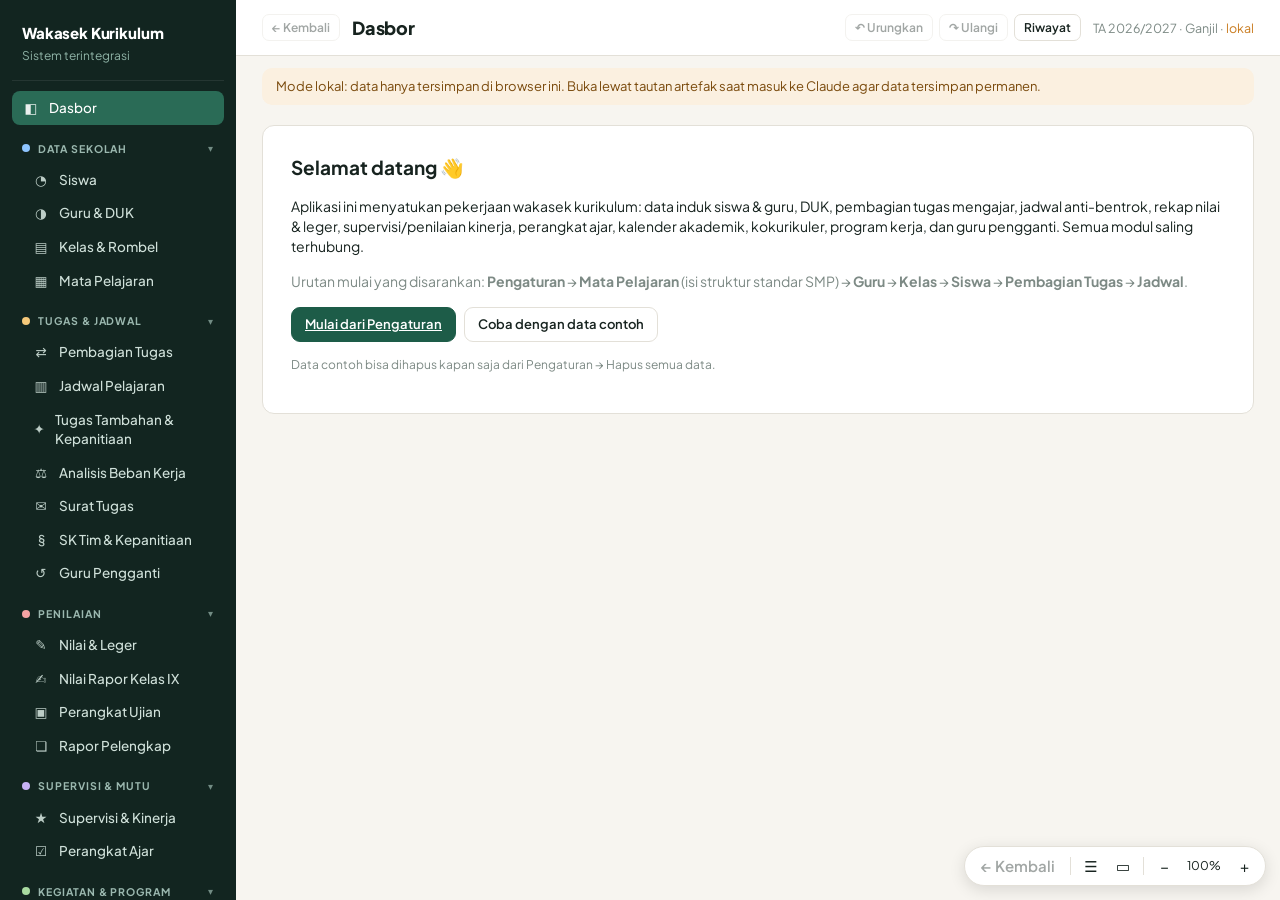
==== wakasek.html @ 0ebf6376 "Dokumen: baris tabel bernama dibuat sama tinggi, judul kolom min 0,7 cm Co-Authored-By: Claude Opus " ====
<!doctype html><html><head><meta charset=utf8><meta name=viewport content="width=device-width,initial-scale=1"><style>:root{color-scheme:light}body{margin:0;padding:0;font:14px -apple-system,BlinkMacSystemFont,sans-serif;background:#fff;color:#000}img{max-width:100%}[hidden]:not([hidden=until-found i]){display:none!important}</style></head><body>
<!DOCTYPE html>
<html lang="id">
<head>
<script>
/* Planner Devy bridge: run inside the planner, share its storage under a "wk_" prefix */
(function(){
  var PRE="wk_";
  function P(){try{return (window.parent&&window.parent!==window&&window.parent.claude&&window.parent.claude.use)?window.parent.claude:null}catch(e){return null}}
  var inPlanner=false;try{inPlanner=window.parent!==window&&!!window.parent.__plannerDevy}catch(e){}
  if(!inPlanner){try{window.__claudeX=window.claude}catch(e){}return}
  window.__inPlanner=true;
  /* data dari iframe harus dibuat ulang di "dunia" planner, kalau tidak server menolak (invalid_argument) */
  var PJ=null;try{PJ=window.parent.JSON}catch(e){}
  function cv(x){if(x&&typeof x==="object"&&PJ){try{return PJ.parse(JSON.stringify(x))}catch(e){}}return x}
  function wrapRef(r){if(!r||typeof r!=="object")return r;var o={};
    ["set","update","delete","get","onSnapshot"].forEach(function(m){if(typeof r[m]==="function")o[m]=function(){var a=[].slice.call(arguments).map(function(v){return typeof v==="function"?v:cv(v)});return r[m].apply(r,a)}});
    if(typeof r.doc==="function")o.doc=function(id){return wrapRef(r.doc(id))};
    ["id","path"].forEach(function(k){try{if(k in r)o[k]=r[k]}catch(e){}});return o}
  function wrapDb(db){if(!db)return db;return{doc:function(p){return wrapRef(db.doc(PRE+p))},collection:function(p){return wrapRef(db.collection(PRE+p))}}}
  /* unduhan: Blob/ArrayBuffer dari iframe dibuat ulang di dunia planner */
  function pconv(d){var W=window.parent;try{
    if(typeof d==="string")return d;
    if(d&&typeof d.byteLength==="number"&&typeof d.slice==="function"&&!(d.buffer)){var u=new Uint8Array(d);var pu=new W.Uint8Array(u.length);pu.set(u);return pu.buffer}
    if(d&&d.buffer&&typeof d.byteLength==="number"){var u2=new Uint8Array(d.buffer,d.byteOffset||0,d.byteLength);var p2=new W.Uint8Array(u2.length);p2.set(u2);return p2}
    if(d&&typeof d.size==="number"&&typeof d.arrayBuffer==="function"){return new W.Blob([d],{type:d.type||""})}
  }catch(e){}return d}
  function wrapDl(dl){if(!dl)return dl;return{save:function(o){var W=window.parent;var po=new W.Object();for(var k in o){po[k]=k==="data"?pconv(o.data):o[k]}return dl.save(po)}}}
  window.__bridgeLog="";function lg(m){try{window.__bridgeLog+=m+"; "}catch(e){}}
  var api={use:async function(n){try{lg("use "+n);var c=P();for(var i=0;!c&&i<150;i++){await new Promise(function(r){setTimeout(r,100)});c=P()}if(!c){lg("no parent claude");return null}var x=await c.use(n);lg("got "+n+" "+(!!x));return n==="db"?wrapDb(x):(n==="downloads"?wrapDl(x):x)}catch(e){window.__bridgeErr=String(e&&e.message||e);lg("err "+window.__bridgeErr);throw e}}};
  window.__claudeX=api;
  try{Object.defineProperty(window,"claude",{value:api,writable:true,configurable:true})}catch(e){try{window.claude=api}catch(e2){}}
})();
</script>

<meta charset="utf-8">
<meta name="viewport" content="width=device-width, initial-scale=1">
<title>Sistem Wakasek Kurikulum</title>
<link rel="preconnect" href="https://fonts.googleapis.com">
<link href="https://fonts.googleapis.com/css2?family=Plus+Jakarta+Sans:wght@400;500;600;700;800&display=swap" rel="stylesheet">
<style>
:root{
  --ink:#17231f; --ink2:#4b5a55; --mute:#7d8a85; --line:#e3e0d8; --paper:#f7f5f0; --card:#ffffff;
  --pri:#1d5c48; --pri2:#e6f0ec; --acc:#c97b1e; --acc2:#fbf0e0; --bad:#b42318; --bad2:#fdecea; --ok:#1f7a4d; --ok2:#e5f4ec;
  --side:#122520; --r:12px;
}
*{box-sizing:border-box}
html,body{margin:0;height:100%}
body{font-family:"Plus Jakarta Sans",system-ui,sans-serif;background:var(--paper);color:var(--ink);font-size:14px;line-height:1.45}
button,input,select,textarea{font:inherit;color:inherit}
.app{display:flex;min-height:100vh}
aside{width:236px;flex:none;background:var(--side);color:#cfe0d9;padding:18px 12px;position:sticky;top:0;height:100vh;overflow:auto}
.brand{padding:4px 10px 16px;border-bottom:1px solid rgba(255,255,255,.08);margin-bottom:10px}
.brand b{display:block;color:#fff;font-size:15px;font-weight:800;letter-spacing:-.01em}
.brand small{color:#8fb3a6;font-size:12px}
.nav-grp{margin-bottom:2px}
.nav-subs{margin:2px 0 6px 30px;border-left:1px solid rgba(255,255,255,.14);padding-left:6px}
.nav .nav-subs a.nsub{padding:5px 10px;font-size:12.5px;font-weight:500;color:#a9c4ba;border-left:0;margin-left:0}
.nav .nav-subs a.nsub.l2{padding-left:22px;font-size:12px}
.nav .nav-subs a.nsub.on{background:rgba(255,255,255,.1);color:#fff;font-weight:600}
.nav .nav-subs a.nsub:hover{background:rgba(255,255,255,.06);color:#fff}
.rkS td:first-child{white-space:nowrap}
.nav-g{display:flex;align-items:center;gap:8px;width:100%;background:none;border:0;cursor:pointer;font:inherit;font-size:10.5px;text-transform:uppercase;letter-spacing:.09em;color:#9bb8af;margin:12px 0 3px;padding:4px 10px;font-weight:700;border-radius:6px;text-align:left}
.nav-g:hover{background:rgba(255,255,255,.05);color:#d4e4de}
.nav-g .dot{width:8px;height:8px;border-radius:50%;background:var(--gc);flex:none}
.nav-g .cr{margin-left:auto;font-size:10px;opacity:.7}
.nav-grp.tutup .nav-isi{display:none}
.nav-isi a{margin-left:8px;border-left:2px solid transparent}
.nav-isi a.on{border-left-color:var(--gc)}
.nav a{display:flex;align-items:center;gap:9px;padding:7px 10px;border-radius:8px;color:#cfe0d9;text-decoration:none;font-weight:500;font-size:13.5px}
.nav a:hover{background:rgba(255,255,255,.06)}
.nav a.on{background:#2a6b56;color:#fff}
.nav a i{font-style:normal;width:18px;text-align:center;opacity:.9}
main{flex:1;min-width:0;display:flex;flex-direction:column}
.top{display:flex;align-items:center;gap:12px;padding:14px 26px;border-bottom:1px solid var(--line);background:var(--card)}
.top h1{font-size:18px;margin:0;font-weight:800;letter-spacing:-.01em;flex:1}
.top .meta{color:var(--mute);font-size:12.5px;text-align:right}
#menuBtn{display:none}
#banner:empty{display:none}
#banner{margin:12px 26px 0;padding:9px 14px;border-radius:10px;background:var(--acc2);color:#7a4a0c;font-size:13px}
#main{padding:20px 26px 60px}
.card{background:var(--card);border:1px solid var(--line);border-radius:var(--r);padding:16px 18px;margin-bottom:16px}
.card h3{margin:0 0 10px;font-size:15px;font-weight:700}
.card h3 small{font-weight:500;color:var(--mute);font-size:12.5px;margin-left:6px}
.grid{display:grid;gap:14px}
.g4{grid-template-columns:repeat(auto-fit,minmax(170px,1fr))}
.g2{grid-template-columns:repeat(auto-fit,minmax(340px,1fr))}
.kpi{background:var(--card);border:1px solid var(--line);border-radius:var(--r);padding:14px 16px}
.kpi .l{color:var(--mute);font-size:12px;font-weight:600}
.kpi .v{font-size:26px;font-weight:800;letter-spacing:-.02em;margin-top:2px}
.kpi .s{color:var(--ink2);font-size:12px}
.bar{display:flex;flex-wrap:wrap;gap:8px;align-items:center;margin-bottom:14px}
.bar .sp{flex:1}
.btn{border:1px solid var(--line);background:var(--card);padding:7px 13px;border-radius:9px;cursor:pointer;font-weight:600;font-size:13px;white-space:nowrap}
.btn:hover{border-color:#c9c4b8}
.btn.p{background:var(--pri);border-color:var(--pri);color:#fff}
.btn.p:hover{background:#174b3b}
.btn.d{color:var(--bad);border-color:#f0c9c4}
.btn.sm{padding:4px 9px;font-size:12px;border-radius:7px}
.btn:disabled{opacity:.5;cursor:default}
input,select,textarea{border:1px solid var(--line);border-radius:8px;padding:7px 10px;background:#fff;min-width:0}
input:focus,select:focus,textarea:focus{outline:2px solid #9cc7b7;border-color:#9cc7b7}
.tabs{display:flex;gap:4px;border-bottom:1px solid var(--line);margin-bottom:16px;flex-wrap:wrap}
.tabs a{padding:8px 14px;cursor:pointer;font-weight:600;color:var(--ink2);border-bottom:2px solid transparent;margin-bottom:-1px;text-decoration:none}
.tabs a.on{color:var(--pri);border-color:var(--pri)}
.dukwrap{max-height:calc(100vh - 250px);min-height:320px}
.dukwrap table.duk{border-collapse:separate;border-spacing:0}
.dukwrap table.duk th{border-bottom:1px solid var(--line);border-right:1px solid #efece5;text-align:center;white-space:normal;vertical-align:middle}
.dukwrap table.duk td{border-right:1px solid #f3f1ec;white-space:nowrap}
.dukwrap .sl0,.dukwrap .sl1{position:sticky;z-index:2;background:#fff}
.dukwrap .sl1{white-space:normal!important;min-width:210px;max-width:260px;box-shadow:inset -2px 0 0 #d9d5cb}
.dukwrap thead th.sl0,.dukwrap thead th.sl1{z-index:4;background:#faf9f5}
.dukwrap tr:hover td.sl0,.dukwrap tr:hover td.sl1{background:#fcfbf8}
.undo{display:flex;gap:6px;margin-left:16px}.undo .btn:disabled{opacity:.4;cursor:default}
.tw{overflow:auto;border:1px solid var(--line);border-radius:10px;background:#fff}
table{border-collapse:collapse;width:100%;font-size:13px}
th,td{padding:7px 10px;border-bottom:1px solid #efece5;text-align:left;vertical-align:top}
th{background:#eef4f0;font-weight:700;color:var(--ink2);font-size:12px;position:sticky;top:0;z-index:1;white-space:nowrap}
tr:hover td{background:#fcfbf8}
td.n,th.n{text-align:right;font-variant-numeric:tabular-nums}
td.c,th.c{text-align:center}
.tag{display:inline-block;padding:1px 8px;border-radius:999px;font-size:11.5px;font-weight:700;background:#eee;color:#444;white-space:nowrap}
.tag.ok{background:var(--ok2);color:var(--ok)} .tag.bad{background:var(--bad2);color:var(--bad)} .tag.warn{background:var(--acc2);color:#8a520f} .tag.pri{background:var(--pri2);color:var(--pri)}.tag.cuti{background:#efe7fb;color:#6a3fb5}
.muted{color:var(--mute)} .small{font-size:12px}
.empty{padding:28px;text-align:center;color:var(--mute)}
.list li{margin:4px 0}
.list{padding-left:18px;margin:0}
.modal{position:fixed;inset:0;background:rgba(15,25,22,.45);display:flex;align-items:flex-start;justify-content:center;padding:40px 16px;overflow:auto;z-index:50}
.modal.hidden{display:none}
.mbox{background:#fff;border-radius:14px;width:100%;max-width:640px;padding:20px 22px;box-shadow:0 20px 60px rgba(0,0,0,.25)}
.mbox.wide{max-width:980px}
.mbox h2{margin:0 0 14px;font-size:17px}
.form{display:grid;grid-template-columns:1fr 1fr;gap:10px 14px}
.form label{display:flex;flex-direction:column;gap:4px;font-size:12px;font-weight:600;color:var(--ink2)}
.form label.full{grid-column:1/-1}
.form .checks{display:flex;flex-wrap:wrap;gap:6px 14px;font-weight:500;color:var(--ink)}
.form .checks label{flex-direction:row;align-items:center;gap:6px;font-weight:500;color:var(--ink);font-size:13px}
.mfoot{display:flex;justify-content:flex-end;gap:8px;margin-top:18px}
#toast{position:fixed;bottom:20px;left:50%;transform:translateX(-50%);background:#17231f;color:#fff;padding:10px 16px;border-radius:10px;font-weight:600;font-size:13px;opacity:0;pointer-events:none;transition:.2s;z-index:60;max-width:90vw}
#toast.show{opacity:1}
.sched td,.sched th{padding:4px;text-align:center;border:1px solid #efece5}
.sched select{width:100%;font-size:12px;padding:4px;border-radius:6px}
.sched td.x{background:var(--bad2)}
.sched .cell{font-size:11.5px;line-height:1.25}
.nil input{width:62px;padding:4px 6px;text-align:right}
.meter{height:8px;background:#eee9df;border-radius:99px;overflow:hidden;min-width:80px}
.meter>span{display:block;height:100%;background:var(--pri)}
.alert{display:flex;gap:10px;padding:9px 12px;border-radius:9px;background:#faf9f5;border:1px solid var(--line);margin-bottom:8px;align-items:center}
.alert b{font-weight:700}
.alert.bad{background:var(--bad2);border-color:#f3cdc8}
.alert.warn{background:var(--acc2);border-color:#efd9b8}
.alert.ok{background:var(--ok2);border-color:#c9e7d6}
.alert .sp{flex:1}
.mx td{white-space:nowrap;font-size:12px}
.mx td.miss{background:var(--bad2);color:var(--bad);cursor:pointer;text-align:center}
.inst td{vertical-align:middle}
.score{display:flex;gap:4px}
.score label{border:1px solid var(--line);border-radius:7px;padding:3px 9px;cursor:pointer;font-weight:700}
.score input{display:none}
.score input:checked+span{color:#fff}
.score label:has(input:checked){background:var(--pri);border-color:var(--pri);color:#fff}
.chk{width:18px;height:18px;cursor:pointer;accent-color:var(--pri)}
.sched td.lk{background:#fff4cc}
.tabs.jg{margin-bottom:8px}.tabs.jg a{font-size:14.5px;padding:9px 16px}
.tabs.sub{background:#efede6;border:none;border-radius:10px;padding:4px;gap:2px;margin-bottom:16px}
.tabs.sub a{border:none;margin:0;border-radius:8px;padding:6px 12px;font-size:12.5px}
.tabs.sub a.on{background:#fff;color:var(--pri);box-shadow:0 1px 3px rgba(0,0,0,.1)}
@media (max-width:860px){
  aside{position:fixed;left:-260px;z-index:40;transition:.2s}
  aside.open{left:0}
  #menuBtn{display:inline-block}
  #main{padding:14px}
  .top{padding:12px 14px}
  .form{grid-template-columns:1fr}
}
</style>
<style>
.al-c{text-align:center!important}
.al-c input,.al-c select{text-align:center!important;text-align-last:center}
td input[type=number],td input[inputmode=numeric],td input[inputmode=decimal]{text-align:center!important}
td.n{text-align:center!important}
</style>
<script>
/* Planner Devy: rata tengah otomatis untuk kolom angka & kelas */
(function(){
  var NUM=/^[\s\d.,%+\-\u2013\u2014\/:()]+$/, KLS=/^(VIII|VII|IX|XII|XI|X|[1-9])\s*[-.]?\s*[A-Z]?\d?$/i, GRD=/^[A-E][+-]?$/;
  function txt(c){var f=c.querySelector('input,select,textarea');if(f&&c.children.length===1)return String(f.value||f.placeholder||'');return c.textContent||''}
  function mark(){var cells=document.querySelectorAll('td,th');for(var i=0;i<cells.length;i++){var c=cells[i];
    if(c.closest&&c.closest('.kartu,.no-al,table.nb')){c.classList.remove('al-c');continue}var t=txt(c).replace(/\s+/g,' ').trim();var on=c.tagName==='TH'?(c.colSpan>1||t.length<=14):(t!==''&&t.length<=14&&(NUM.test(t)||KLS.test(t)||GRD.test(t)));
    if(on)c.classList.add('al-c');else c.classList.remove('al-c')}}
  var q=false;function sched(){if(q)return;q=true;requestAnimationFrame(function(){q=false;try{mark()}catch(e){}})}
  function start(){mark();new MutationObserver(sched).observe(document.body,{childList:true,subtree:true,characterData:true})}
  if(document.readyState==='loading')document.addEventListener('DOMContentLoaded',start);else start();
  document.addEventListener('input',sched,true);document.addEventListener('change',sched,true);
})();
</script>
</head>
<body>
<div class="app">
  <aside id="side"></aside>
  <main>
    <header class="top">
      <button class="btn sm" id="menuBtn" onclick="document.getElementById('side').classList.toggle('open')">☰</button>
      <button class="btn sm" id="backB" onclick="navKembali()" disabled title="Kembali ke halaman sebelumnya">← Kembali</button>
      <h1 id="title">Dasbor</h1>
      <div class="undo"><button class="btn sm" id="undoB" onclick="urungkan()" disabled>↶ Urungkan</button><button class="btn sm" id="redoB" onclick="ulangi()" disabled>↷ Ulangi</button><button class="btn sm" onclick="riwayatModal()">Riwayat</button></div>
      <div class="meta" id="topmeta"></div>
    </header>
    <div id="banner"></div>
    <div id="main"><div class="empty">Memuat…</div></div>
  </main>
</div>
<div id="modal" class="modal hidden" onclick="if(event.target===this)closeModal()"><div class="mbox" id="mbox"></div></div>
<div id="toast"></div>

<script>
/* ============================ UTIL ============================ */
const $=s=>document.querySelector(s);
const esc=s=>String(s??'').replace(/[&<>"']/g,c=>({'&':'&amp;','<':'&lt;','>':'&gt;','"':'&quot;',"'":'&#39;'}[c]));
const uid=()=>Date.now().toString(36)+Math.random().toString(36).slice(2,7);
const num=v=>{if(v===''||v==null)return null;const n=Number(String(v).replace(',','.'));return isNaN(n)?null:n};
const r1=n=>n==null?'':(Math.round(n*10)/10).toString().replace('.',',');
const BULAN=['Jan','Feb','Mar','Apr','Mei','Jun','Jul','Agu','Sep','Okt','Nov','Des'];
const tgl=d=>{if(!d)return '';const [y,m,dd]=d.split('-');return y&&m&&dd?`${+dd} ${BULAN[+m-1]} ${y}`:d};
const today=()=>{const d=new Date();return d.getFullYear()+'-'+String(d.getMonth()+1).padStart(2,'0')+'-'+String(d.getDate()).padStart(2,'0')};
function stable(o){if(Array.isArray(o))return '['+o.map(stable).join(',')+']';if(o&&typeof o==='object')return '{'+Object.keys(o).sort().map(k=>JSON.stringify(k)+':'+stable(o[k])).join(',')+'}';return JSON.stringify(o)}
function toast(m){const t=$('#toast');t.textContent=m;t.classList.add('show');clearTimeout(toast._t);toast._t=setTimeout(()=>t.classList.remove('show'),2600)}
function parseDate(s){s=String(s||'').trim();if(!s)return '';let m=s.match(/^(\d{4})-(\d{1,2})-(\d{1,2})$/);if(m)return `${m[1]}-${m[2].padStart(2,'0')}-${m[3].padStart(2,'0')}`;m=s.match(/^(\d{1,2})[\/\-.](\d{1,2})[\/\-.](\d{4})$/);if(m)return `${m[3]}-${m[2].padStart(2,'0')}-${m[1].padStart(2,'0')}`;return s}
function masaKerja(d){if(!d)return '';const a=new Date(d),b=new Date();if(isNaN(a))return '';let m=(b.getFullYear()-a.getFullYear())*12+(b.getMonth()-a.getMonth());if(b.getDate()<a.getDate())m--;if(m<0)return '';return `${Math.floor(m/12)} th ${m%12} bl`}
function usia(d){if(!d)return '';const a=new Date(d),b=new Date();if(isNaN(a))return '';let y=b.getFullYear()-a.getFullYear();if(b.getMonth()<a.getMonth()||(b.getMonth()===a.getMonth()&&b.getDate()<a.getDate()))y--;return y}

/* ============================ KONFIG BAWAAN ============================ */
const ROMAWI={7:'VII',8:'VIII',9:'IX'};
const GOL=[['','—'],['II/a','II/a Pengatur Muda'],['II/b','II/b Pengatur Muda Tk. I'],['II/c','II/c Pengatur'],['II/d','II/d Pengatur Tk. I'],['III/a','III/a Penata Muda'],['III/b','III/b Penata Muda Tk. I'],['III/c','III/c Penata'],['III/d','III/d Penata Tk. I'],['IV/a','IV/a Pembina'],['IV/b','IV/b Pembina Tk. I'],['IV/c','IV/c Pembina Utama Muda'],['IV/d','IV/d Pembina Utama Madya'],['IV/e','IV/e Pembina Utama'],
  ['PPPK IX','PPPK Gol. IX'],['PPPK X','PPPK Gol. X'],['PPPK XI','PPPK Gol. XI'],['PPPK XII','PPPK Gol. XII'],['PPPK XIII','PPPK Gol. XIII']];
const golRank=g=>{const i=GOL.findIndex(x=>x[0]===g);return i<0?-1:i};
const JAB=['','Guru Ahli Pertama','Guru Ahli Muda','Guru Ahli Madya','Guru Ahli Utama','Guru Pertama (non-ASN)'];
const PEND=['','SD','SMP','SMA','SMEA','SMK','D3','S1','S1 / A4','S2','S3'];
const MK_FIELDS=[{k:'tmtKerja',l:'Mulai bekerja (cadangan bila masa kerja DUK kosong)',t:'date'},
  {k:'mkTahun',l:'Masa kerja keseluruhan — tahun',t:'number'},{k:'mkBulan',l:'Masa kerja keseluruhan — bulan',t:'number'},{k:'mkPer',l:'Masa kerja di atas berlaku per bulan',t:'month'},
  {k:'catatanMutasi',l:'Catatan mutasi (asal sekolah)'},{k:'urutDUK',l:'No. urut DUK (kosongkan = otomatis)',t:'number'}];
const DIMENSI=['Keimanan & Ketakwaan kepada Tuhan YME','Kewargaan','Penalaran Kritis','Kreativitas','Kolaborasi','Kemandirian','Kesehatan','Komunikasi'];
const DEF_CFG={
  sekolah:'',npsn:'',alamat:'',tahun:'2026/2027',semester:'Ganjil',kepsek:'',nipKepsek:'',wakasek:'',nipWakasek:'',
  kktp:75,kktp7:78,kktp8:80,kktp9:82,pengayaan:90,bobotSLM:50,bobotSTS:25,bobotSAS:25,jmlSLM:4,minJP:24,
  hari:['Senin','Selasa','Rabu','Kamis','Jumat'],jam:{Senin:9,Selasa:9,Rabu:9,Kamis:9,Jumat:6},
  ekuivalensi:[['Wakil Kepala Sekolah',12],['Kepala Perpustakaan',12],['Kepala Laboratorium',12],['Wali Kelas',2],['Guru Wali',2],['Pembina OSIS',2],['Pembina Ekstrakurikuler',2],['Koordinator Kokurikuler',2],['Layanan Bimbingan Konseling',24]],
  perangkat:['CP & ATP','Prota','Prosem','Modul Ajar','KKTP','Asesmen Diagnostik','LKPD/Bahan Ajar','Jurnal Mengajar','Analisis Hasil Asesmen'],
  instrumen:[
    ['A. Perencanaan','Tujuan pembelajaran dirumuskan jelas dan selaras dengan CP/ATP'],
    ['A. Perencanaan','Modul ajar memuat pengalaman belajar memahami – mengaplikasi – merefleksi'],
    ['A. Perencanaan','Asesmen awal, formatif, dan sumatif direncanakan beserta kriterianya (KKTP)'],
    ['A. Perencanaan','Rancangan pembelajaran berdiferensiasi sesuai kebutuhan murid'],
    ['A. Perencanaan','Memanfaatkan lingkungan belajar, teknologi digital, dan/atau kemitraan'],
    ['B. Pelaksanaan','Berkesadaran: murid memahami tujuan belajar dan mengatur proses belajarnya'],
    ['B. Pelaksanaan','Bermakna: materi dikaitkan dengan konteks kehidupan nyata murid'],
    ['B. Pelaksanaan','Menggembirakan: suasana belajar positif, menantang, dan menyenangkan'],
    ['B. Pelaksanaan','Pertanyaan pemantik mendorong penalaran kritis dan berpikir tingkat tinggi'],
    ['B. Pelaksanaan','Kolaborasi dan komunikasi antar murid difasilitasi dengan baik'],
    ['B. Pelaksanaan','Pengelolaan kelas dan waktu efektif'],
    ['C. Asesmen & Refleksi','Asesmen formatif dilakukan selama proses dan disertai umpan balik'],
    ['C. Asesmen & Refleksi','Refleksi pembelajaran bersama murid'],
    ['C. Asesmen & Refleksi','Hasil asesmen ditindaklanjuti (remedial/pengayaan/penyesuaian)']
  ]
};
const MAPEL_STD=[
  ['PAI','Pendidikan Agama Islam & Budi Pekerti','Wajib',3,3,3],
  ['PP','Pendidikan Pancasila','Wajib',3,3,3],
  ['BIN','Bahasa Indonesia','Wajib',6,6,6],
  ['MTK','Matematika','Wajib',5,5,5],
  ['IPA','Ilmu Pengetahuan Alam','Wajib',5,5,5],
  ['IPS','Ilmu Pengetahuan Sosial','Wajib',4,4,4],
  ['BIG','Bahasa Inggris','Wajib',4,4,4],
  ['PJOK','PJOK','Wajib',3,3,3],
  ['INF','Informatika','Wajib',3,3,3],
  ['SENI','Seni Budaya','Wajib',3,3,3],
  ['KKA','Koding & Kecerdasan Artifisial','Pilihan',2,2,2],
  ['MULOK','Muatan Lokal','Muatan Lokal',2,2,2]
];

/* ============================ STORE ============================ */
const COLS=['siswa','guru','tendik','tu','rapor','kelas','mapel','tugas','jadwal','nilai','supervisi','perangkat','agenda','kokurikuler','proker','pengganti','tt','pk','ujian','jadwalVersi','surat','sk'];
const S={data:{},cfg:JSON.parse(JSON.stringify(DEF_CFG)),mode:'local',db:null,dl:null,readOnly:false,loaded:new Set()};
COLS.forEach(c=>S.data[c]={});
const LSKEY='wakasek-kurikulum-v1';
const all=c=>Object.values(S.data[c]);
const get=(c,id)=>S.data[c][id];
const touched={};const chains={};
function saveLocal(){try{localStorage.setItem(LSKEY,JSON.stringify({data:S.data,cfg:S.cfg}))}catch(e){}}
function loadLocal(){try{S.kop=localStorage.getItem(LSKEY+'-kop')||null}catch(e){}try{const t=JSON.parse(localStorage.getItem(LSKEY+'-ttd')||'{}');S.ttdKS=t.ttd||null;S.capKS=t.cap||null;S.ttdGabung=!!t.gabung}catch(e){}try{const j=JSON.parse(localStorage.getItem(LSKEY)||'null');if(j){COLS.forEach(c=>S.data[c]=j.data?.[c]||{});Object.values(S.data.siswa||{}).forEach(o=>{if(o&&o.nama)o.nama=NMS(o.nama)});S.cfg=Object.assign(JSON.parse(JSON.stringify(DEF_CFG)),j.cfg||{})}}catch(e){}}
function writeErr(e){
  const c=e&&e.code;
  if(c==='quota_exceeded')toast('Penyimpanan penuh: hapus sebagian data dulu.');
  else if(c==='invalid_argument'){S.readOnly=true;toast('Perubahan tidak tersimpan: akun ini hanya bisa melihat.')}
  else toast('Gagal menyimpan, coba lagi.');
}
function persist(c,id,obj){
  if(S.mode!=='db'){saveLocal();return Promise.resolve()}
  const k=c+'/'+id;touched[k]=Date.now();
  const body=obj?JSON.parse(JSON.stringify(obj)):null;
  const once=()=>body?S.db.collection(c).doc(id).set(body):S.db.collection(c).doc(id).delete();
  const run=async()=>{touched[k]=Date.now();for(let a=0;a<5;a++){try{await once();touched[k]=Date.now();return}catch(e){const code=e&&e.code;if((code==='unavailable'||code==='resource_exhausted')&&a<4){await new Promise(r=>setTimeout(r,(code==='resource_exhausted'?1500:500)*(a+1)+Math.random()*400));continue}writeErr(e);return}}};
  chains[k]=(chains[k]||Promise.resolve()).then(run);return chains[k];
}
/* ============================ URUNGKAN (UNDO) ============================ */
const clone=o=>o==null?null:JSON.parse(JSON.stringify(o));
const SHD={};let CFGSH=null;let UNDOING=false;const HKEY=LSKEY+'-riwayat';
let HIST=[],REDO=[];try{const h=JSON.parse(localStorage.getItem(HKEY)||'null');if(h){HIST=h.u||[];REDO=h.r||[]}}catch(e){}
function SH(c,id,v){(SHD[c]=SHD[c]||{})[id]=clone(v)}
function shInit(){COLS.forEach(c=>{SHD[c]=clone(S.data[c])||{}});CFGSH=clone(S.cfg)}
function saveHist(){HIST=HIST.slice(-40);REDO=REDO.slice(-40);try{localStorage.setItem(HKEY,JSON.stringify({u:HIST,r:REDO}))}catch(e){try{HIST=HIST.slice(-8);localStorage.setItem(HKEY,JSON.stringify({u:HIST,r:[]}))}catch(e2){}}undoBtns()}
function curGroup(){const now=Date.now();let g=HIST[HIST.length-1];if(!g||g.open!==window._hgid||now-g.t>1500){window._hgid=uid();g={t:now,open:window._hgid,hash:location.hash.replace('#','')||'dashboard',e:[]};HIST.push(g);REDO=[]}g.t=now;clearTimeout(window._hst);window._hst=setTimeout(()=>{window._hgid=null;saveHist()},1600);return g}
function rec(c,id,after){const before=SHD[c]?(SHD[c][id]??null):clone(S.data[c][id]??null);const a=clone(after);SH(c,id,a);
  if(UNDOING)return;const strip=o=>o?Object.assign({},o,{diubah:0}):o;if(stable(strip(before))===stable(strip(a)))return;
  const g=curGroup();const ex=g.e.find(x=>x.c===c&&x.id===id);if(ex)ex.a=a;else g.e.push({c,id,b:before,a})}
function recCfg(){const a=clone(S.cfg);const b=CFGSH;CFGSH=a;if(UNDOING||!b||stable(a)===stable(b))return;const g=curGroup();const ex=g.e.find(x=>x.c==='__cfg');if(ex)ex.a=a;else g.e.push({c:'__cfg',id:'cfg',b,a})}
const KOLNAMA={siswa:'siswa',guru:'guru',tendik:'tendik',kelas:'kelas',mapel:'mapel',tugas:'pembagian tugas',jadwal:'jadwal',nilai:'nilai',supervisi:'supervisi',perangkat:'perangkat ajar',agenda:'agenda',kokurikuler:'kokurikuler',proker:'program kerja',pengganti:'guru pengganti',tt:'tugas tambahan',pk:'penilaian kinerja',ujian:'perangkat ujian',jadwalVersi:'versi jadwal',__cfg:'pengaturan'};
function hLabel(g){const by={};g.e.forEach(x=>{const k=x.c;by[k]=by[k]||{t:0,h:0,u:0,n:[]};const t=by[k];if(!x.b)t.t++;else if(!x.a)t.h++;else t.u++;const nm=(x.a||x.b)?.nama;if(nm&&t.n.length<2)t.n.push(nm)});
  return Object.entries(by).map(([k,t])=>{const parts=[t.t&&`tambah ${t.t}`,t.u&&`ubah ${t.u}`,t.h&&`hapus ${t.h}`].filter(Boolean).join(', ');const nm=t.n.length&&(t.t+t.u+t.h)<=2?': '+t.n.join(', '):'';return k==='__cfg'?'Ubah pengaturan':`${KOLNAMA[k]||k} — ${parts}${nm}`}).join(' · ')}
function jam(t){const d=new Date(t);return String(d.getHours()).padStart(2,'0')+'.'+String(d.getMinutes()).padStart(2,'0')}
async function terapkan(g,arah){UNDOING=true;try{const es=arah==='b'?[...g.e].reverse():g.e;const byC={};
  for(const x of es){const v=clone(x[arah]);if(x.c==='__cfg'){S.cfg=Object.assign(JSON.parse(JSON.stringify(DEF_CFG)),v);CFGSH=clone(S.cfg);saveCfg();continue}
    (byC[x.c]=byC[x.c]||{put:[],del:[]});if(v){v.id=x.id;byC[x.c].put.push(v)}else byC[x.c].del.push(x.id)}
  for(const c in byC){if(byC[c].del.length)await bulkDel(c,byC[c].del.filter(id=>S.data[c][id]));if(byC[c].put.length)await bulk(c,byC[c].put)}}finally{UNDOING=false}render()}
async function urungkan(){window._hgid=null;const g=HIST.pop();if(!g){toast('Tidak ada yang bisa diurungkan');return}REDO.push(g);saveHist();await terapkan(g,'b');toast('Diurungkan: '+hLabel(g))}
async function ulangi(){window._hgid=null;const g=REDO.pop();if(!g){toast('Tidak ada yang bisa diulangi');return}HIST.push(g);saveHist();await terapkan(g,'a');toast('Diulangi: '+hLabel(g))}
async function urungkanSampai(i){closeModal();window._hgid=null;const n=HIST.length-i;const gs=HIST.splice(i);for(const g of gs.reverse()){REDO.push(g);await terapkan(g,'b')}saveHist();toast(n+' perubahan diurungkan')}
function riwayatModal(){const L=HIST.map((g,i)=>({g,i})).reverse();
  openModal(`<h2>Riwayat perubahan</h2><p class="small muted">Klik <b>Urungkan sampai sini</b> untuk membatalkan perubahan itu beserta semua perubahan sesudahnya. Riwayat menyimpan 40 perubahan terakhir di browser ini.</p>
  <div style="max-height:55vh;overflow:auto">${L.length?`<table><tbody>${L.map(({g,i})=>`<tr><td class="small muted" style="white-space:nowrap">${new Date(g.t).toLocaleDateString('id-ID',{day:'numeric',month:'short'})} ${jam(g.t)}</td><td>${esc(hLabel(g))}</td><td style="white-space:nowrap"><button class="btn sm" onclick="urungkanSampai(${i})">Urungkan sampai sini</button></td></tr>`).join('')}</tbody></table>`:'<div class="muted">Belum ada perubahan yang tercatat.</div>'}</div>
  <div class="mfoot">${REDO.length?`<button class="btn" onclick="closeModal();ulangi()">↷ Ulangi yang terakhir diurungkan</button>`:''}<span class="sp"></span><button class="btn" onclick="closeModal()">Tutup</button></div>`)}
function undoBtns(){const u=document.getElementById('undoB'),r=document.getElementById('redoB');if(!u)return;u.disabled=!HIST.length;r.disabled=!REDO.length;u.title=HIST.length?'Urungkan: '+hLabel(HIST[HIST.length-1])+' (Ctrl+Z)':'Belum ada perubahan';r.title=REDO.length?'Ulangi: '+hLabel(REDO[REDO.length-1])+' (Ctrl+Y)':'Tidak ada yang bisa diulangi'}
document.addEventListener('keydown',e=>{if(!(e.ctrlKey||e.metaKey))return;if(e.target.closest&&e.target.closest('input,textarea,select,[contenteditable]'))return;const k=e.key.toLowerCase();if(k==='z'&&!e.shiftKey){e.preventDefault();urungkan()}else if(k==='y'||(k==='z'&&e.shiftKey)){e.preventDefault();ulangi()}});
function put(c,obj,opt={}){obj.id=obj.id||uid();if(c==='siswa'&&obj.nama)obj.nama=NMS(obj.nama);obj.diubah=Date.now();rec(c,obj.id,obj);S.data[c][obj.id]=obj;if(!opt.silent)scheduleRender();return persist(c,obj.id,obj).then(()=>obj)}
function del(c,id){rec(c,id,null);delete S.data[c][id];scheduleRender();return persist(c,id,null)}
async function bulk(c,arr,label){
  arr.forEach(o=>{o.id=o.id||uid();if(c==='siswa'&&o.nama)o.nama=NMS(o.nama);o.diubah=Date.now();rec(c,o.id,o);S.data[c][o.id]=o});scheduleRender();
  if(S.mode!=='db'){saveLocal();return}
  for(let i=0;i<arr.length;i+=8){await Promise.all(arr.slice(i,i+8).map(o=>persist(c,o.id,o)));if(typeof label==='function')label(Math.min(i+8,arr.length));else if(label&&arr.length>16)toast(`${label}: ${Math.min(i+8,arr.length)}/${arr.length}`)}
}
async function bulkDel(c,ids){ids.forEach(id=>{rec(c,id,null);delete S.data[c][id]});scheduleRender();if(S.mode!=='db'){saveLocal();return}for(let i=0;i<ids.length;i+=8)await Promise.all(ids.slice(i,i+8).map(id=>persist(c,id,null)))}
function saveCfg(){recCfg();if(S.mode!=='db'){saveLocal();return}const k='pengaturan/sekolah';touched[k]=Date.now();chains[k]=(chains[k]||Promise.resolve()).then(()=>S.db.doc(k).set(JSON.parse(JSON.stringify(S.cfg))).catch(writeErr))}

let rT=null;function scheduleRender(){clearTimeout(rT);rT=setTimeout(render,30)}

async function initStore(){
  let db=null;
  try{if(window.__claudeX&&__claudeX.use){db=await __claudeX.use('db');__claudeX.use('downloads').then(d=>{S.dl=d;}).catch(()=>{})}}catch(e){db=null}
  if(!db){S.mode='local';loadLocal();shInit();setBanner('Mode lokal: data hanya tersimpan di browser ini. Buka lewat tautan artefak saat masuk ke Claude agar data tersimpan permanen.');render();return}
  S.db=db;S.mode='db';setBanner('Memuat data…');
  const timer=setTimeout(()=>{if(S.loaded.size<COLS.length+1)setBanner('Data belum bisa dijangkau. Periksa koneksi; halaman akan memperbarui otomatis.')},10000);
  const done=()=>{if(S.loaded.size>=COLS.length+1){clearTimeout(timer);setBanner('');}};
  COLS.forEach(c=>{
    db.collection(c).onSnapshot(snap=>{
      let ch=false;
      snap.docChanges().forEach(x=>{
        const d=x.doc,k=c+'/'+d.id;
        if(touched[k]&&Date.now()-touched[k]<4000)return;
        if(d.metadata&&d.metadata.hasPendingWrites)return;
        if(x.type==='removed'){SH(c,d.id,null);if(S.data[c][d.id]){delete S.data[c][d.id];ch=true}}
        else{const v=Object.assign({},d.data(),{id:d.id});if(c==='siswa'&&v.nama)v.nama=NMS(v.nama);SH(c,d.id,v);if(stable(v)!==stable(S.data[c][d.id]||null)){S.data[c][d.id]=v;ch=true}}
      });
      if(!snap.metadata.fromCache){S.loaded.add(c);done()}
      if(ch||!S.firstRendered)scheduleRender();
    },e=>{S.loaded.add(c);done();if(e&&e.code==='revoked')setBanner('Akses ke data dicabut.')});
  });
  db.doc('pengaturan/ttd').onSnapshot(d=>{const k='pengaturan/ttd';if(touched[k]&&Date.now()-touched[k]<4000)return;const v=d.exists?d.data():{};if(v.ttd!==S.ttdKS||v.cap!==S.capKS||!!v.gabung!==!!S.ttdGabung){S.ttdKS=v.ttd||null;S.capKS=v.cap||null;S.ttdGabung=!!v.gabung;scheduleRender()}},()=>{});
  db.doc('pengaturan/kop').onSnapshot(d=>{const k='pengaturan/kop';if(touched[k]&&Date.now()-touched[k]<4000)return;const v=d.exists?d.data().data:null;if(v!==S.kop){S.kop=v;S.kopData=null;scheduleRender()}},()=>{});
  db.doc('pengaturan/sekolah').onSnapshot(d=>{
    const k='pengaturan/sekolah';
    if(!(touched[k]&&Date.now()-touched[k]<4000)&&d.exists){S.cfg=Object.assign(JSON.parse(JSON.stringify(DEF_CFG)),d.data());CFGSH=clone(S.cfg);scheduleRender()}
    if(!d.metadata.fromCache){S.loaded.add('cfg');done()}
  },()=>{S.loaded.add('cfg');done()});
  try{const u=await __claudeX.use('user');if(u&&u.can){const w=await u.can('data.write');if(w===false){S.readOnly=true;setBanner('Anda hanya memiliki akses melihat.')}}}catch(e){}
  render();
}
function setBanner(t){$('#banner').textContent=t}

/* ============================ DATA TURUNAN ============================ */
const kelasList=()=>all('kelas').sort((a,b)=>(a.tingkat-b.tingkat)||String(a.nama).localeCompare(String(b.nama),'id',{numeric:true}));
const guruList=()=>all('guru').sort((a,b)=>String(a.nama).localeCompare(String(b.nama),'id'));
const mapelList=()=>all('mapel').sort((a,b)=>(a.urut||99)-(b.urut||99)||String(a.nama).localeCompare(b.nama));
function NMS(n){return String(n||'').replace(/\s+/g,' ').trim().toUpperCase()}
const siswaKelas=kid=>all('siswa').filter(s=>s.kelasId===kid&&(s.status||'Aktif')==='Aktif').sort((a,b)=>NMS(a.nama).localeCompare(NMS(b.nama),'id'));
const orang=id=>get('guru',id)||get('tendik',id);const gNama=id=>orang(id)?.nama||'—';
const kNama=id=>get('kelas',id)?.nama||'—';
const mNama=id=>get('mapel',id)?.nama||'—';
const mKode=id=>get('mapel',id)?.kode||get('mapel',id)?.nama||'—';
const short=n=>{n=String(n||'').replace(/,.*$/,'').replace(/^(Drs?\.|Hj?\.|Ir\.)\s*/i,'').trim();const p=n.split(/\s+/);return p.length>1?p[0]+' '+p[1][0]+'.':n};
const mapelJP=(m,t)=>m?(num(m['jp'+t])||0):0;
function tugasJP(t){if(num(t.jp)!=null)return num(t.jp);const k=get('kelas',t.kelasId);return mapelJP(get('mapel',t.mapelId),k?.tingkat)}
function ekuiv(nama){const e=S.cfg.ekuivalensi.find(x=>x[0]===nama);return e?+e[1]:0}
function bebanGuru(g){
  const tg=all('tugas').filter(t=>t.guruId===g.id);
  const jpMengajar=tg.reduce((s,t)=>s+tugasJP(t),0);
  const recs=all('tt').filter(t=>t.guruId===g.id&&num(t.jam)>0).map(t=>[t.jenis,num(t.jam)]);
  if(!all('tt').some(t=>t.guruId===g.id&&t.kategori==='Wali Kelas'))all('kelas').filter(k=>k.waliId===g.id).forEach(k=>recs.push(['Wali Kelas '+k.nama,ekuiv('Wali Kelas')||2]));
  const tambahan=recs.map(r=>`${r[0]} (${r[1]})`);const jpTambahan=recs.reduce((s,r)=>s+r[1],0);
  return {tg,jpMengajar,tambahan,jpTambahan,total:jpMengajar+jpTambahan};
}
function slotsList(){const out=[];S.cfg.hari.forEach((h,hi)=>{for(let j=1;j<=(+S.cfg.jam[h]||0);j++)out.push([hi,j])});return out}
function jadwalBentrok(){
  const map={};const clashes=new Set();
  all('jadwal').forEach(jd=>{Object.entries(jd.slots||{}).forEach(([slot,tid])=>{const t=get('tugas',tid);if(!t)return;const k=t.guruId+'@'+slot;(map[k]=map[k]||[]).push(jd.id+'|'+slot)})});
  Object.values(map).forEach(v=>{if(v.length>1)v.forEach(x=>clashes.add(x))});
  return clashes;
}
function kktpOf(k){const t=typeof k==='object'?+k?.tingkat:+k;return num(S.cfg['kktp'+t])??num(S.cfg.kktp)??75}
function nilaiDoc(kid,mid){return get('nilai',kid+'__'+mid)}
function nilaiRapor(row,cfg,kolom){
  if(!row)return null;
  const slm=kolom.filter(k=>k.t==='slm').map(k=>num(row[k.k])).filter(v=>v!=null);
  const sts=num(row.sts),sas=num(row.sas);
  const parts=[];if(slm.length)parts.push([slm.reduce((a,b)=>a+b,0)/slm.length,+cfg.bobotSLM]);if(sts!=null)parts.push([sts,+cfg.bobotSTS]);if(sas!=null)parts.push([sas,+cfg.bobotSAS]);
  const w=parts.reduce((s,p)=>s+p[1],0);if(!parts.length||!w)return null;
  return Math.round(parts.reduce((s,p)=>s+p[0]*p[1],0)/w);
}
function defKolom(){const k=[];for(let i=1;i<=(+S.cfg.jmlSLM||4);i++)k.push({k:'slm'+i,l:'SLM '+i,t:'slm'});k.push({k:'sts',l:'STS',t:'sts'},{k:'sas',l:'SAS',t:'sas'});return k}
function predikat(v){return v>=91?['Sangat Baik','ok']:v>=76?['Baik','pri']:v>=61?['Cukup','warn']:['Perlu Pembinaan','bad']}
function supTerakhir(gid){return all('supervisi').filter(s=>s.guruId===gid).sort((a,b)=>String(b.tanggal).localeCompare(a.tanggal))[0]}
function perangkatPct(gid){const d=get('perangkat',gid);const it=S.cfg.perangkat;if(!it.length)return 0;const n=it.filter(x=>d?.items?.[x]).length;return Math.round(n/it.length*100)}

/* ============================ EKSPOR ============================ */
function exportTable(name,head,rows){
  const tsv=[head,...rows].map(r=>r.map(v=>String(v??'').replace(/\t|\n/g,' ')).join('\t')).join('\n');
  const csv=[head,...rows].map(r=>r.map(v=>{v=String(v??'');return /[",;\n]/.test(v)?'"'+v.replace(/"/g,'""')+'"':v}).join(';')).join('\n');
  openModal(`<h2>Ekspor: ${esc(name)}</h2><p class="muted">${rows.length} baris. Salin lalu tempel langsung ke Excel, Google Sheets, atau tabel Word.</p>
  <div class="mfoot" style="justify-content:flex-start">
   <button class="btn p" id="cpy">Salin tabel</button>
   ${S.dl?'<button class="btn" id="dlc">Unduh CSV</button>':''}
   <span class="sp"></span><button class="btn" onclick="closeModal()">Tutup</button></div>`);
  $('#cpy').onclick=()=>navigator.clipboard.writeText(tsv).then(()=>toast('Tabel tersalin. Tempel di Excel/Word.')).catch(()=>toast('Browser menolak menyalin.'));
  if(S.dl)$('#dlc').onclick=()=>S.dl.save({filename:name.replace(/[^\w\- ]+/g,'').replace(/\s+/g,'_')+'.csv',data:'﻿'+csv}).then(()=>toast('File diunduh.')).catch(()=>toast('Unduhan dibatalkan.'));
}

/* ============================ MODAL ============================ */
function openModal(html,wide){const b=$('#mbox');b.className='mbox'+(wide?' wide':'');b.innerHTML=html;$('#modal').classList.remove('hidden');setTimeout(()=>{const f=b.querySelector('input,select,textarea');if(f&&!wide)f.focus()},30)}
function closeModal(){$('#modal').classList.add('hidden');$('#mbox').innerHTML='';$('#mbox').style.maxWidth='';$('#mbox').style.width=''}
function confirmBox(msg,ok,label='Hapus'){openModal(`<h2>Konfirmasi</h2><p>${msg}</p><div class="mfoot"><button class="btn" onclick="closeModal()">Batal</button><button class="btn p" id="cok" style="background:var(--bad);border-color:var(--bad)">${esc(label)}</button></div>`);$('#cok').onclick=()=>{closeModal();ok()}}
document.addEventListener('keydown',e=>{if(e.key==='Escape')closeModal()});

/* ============================ FORM GENERIK ============================ */
function fieldHTML(f,v){
  const id='f_'+f.k;const full=f.full?' full':'';
  if(f.t==='textarea')return `<label class="full">${esc(f.l)}<textarea id="${id}" rows="3">${esc(v)}</textarea></label>`;
  if(f.t==='select'){const o=(typeof f.o==='function'?f.o():f.o);return `<label class="${full}">${esc(f.l)}<select id="${id}">${o.map(x=>{const [val,lab]=Array.isArray(x)?x:[x,x];return `<option value="${esc(val)}" ${String(v??'')===String(val)?'selected':''}>${esc(lab)}</option>`}).join('')}</select></label>`}
  if(f.t==='multi'){const o=(typeof f.o==='function'?f.o():f.o);const arr=v||[];return `<label class="full">${esc(f.l)}<div class="checks" id="${id}">${o.map(x=>`<label><input type="checkbox" value="${esc(x)}" ${arr.includes(x)?'checked':''}>${esc(x)}</label>`).join('')||'<span class="muted">Belum ada pilihan</span>'}</div></label>`}
  return `<label class="${full}">${esc(f.l)}<input id="${id}" type="${f.t||'text'}" value="${esc(v)}" ${f.ph?`placeholder="${esc(f.ph)}"`:''}></label>`;
}
function readForm(fields){const o={};fields.forEach(f=>{const el=$('#f_'+f.k);if(!el)return;if(f.t==='multi')o[f.k]=[...el.querySelectorAll('input:checked')].map(i=>i.value);else if(f.t==='number')o[f.k]=el.value===''?'':Number(el.value);else o[f.k]=el.value.trim()});return o}
function formModal(title,fields,rec,onSave){
  openModal(`<h2>${esc(title)}</h2><div class="form">${fields.map(f=>fieldHTML(f,rec?.[f.k]??f.d??'')).join('')}</div><div class="mfoot"><button class="btn" onclick="closeModal()">Batal</button><button class="btn p" id="fsave">Simpan</button></div>`);
  $('#fsave').onclick=()=>{const o=readForm(fields);const req=fields.find(f=>f.req&&!o[f.k]);if(req){toast(req.l+' wajib diisi');return}onSave(Object.assign({},rec||{},o));closeModal();toast('Tersimpan')};
}

/* ============================ MODUL GENERIK (CRUD) ============================ */
const guruOpt=()=>[['','— pilih guru —'],...guruList().map(g=>[g.id,g.nama])];
const kelasOpt=()=>[['','— pilih kelas —'],...kelasList().map(k=>[k.id,k.nama])];
const mapelOpt=()=>[['','— pilih mapel —'],...mapelList().map(m=>[m.id,m.nama])];
const MOD={
  siswa:{title:'Data Siswa',one:'Siswa',fields:[
    {k:'nama',l:'Nama lengkap',req:1},{k:'jk',l:'L/P',t:'select',o:['L','P']},{k:'nis',l:'NIS'},{k:'nisn',l:'NISN'},
    {k:'kelasId',l:'Kelas',t:'select',o:kelasOpt},{k:'status',l:'Status',t:'select',o:['Aktif','Mutasi Keluar','Lulus','Keluar']},
    {k:'tempatLahir',l:'Tempat lahir'},{k:'tglLahir',l:'Tanggal lahir',t:'date'},{k:'agama',l:'Agama',t:'select',o:['','Islam','Kristen','Katolik','Hindu','Buddha','Konghucu']},
    {k:'ortu',l:'Nama orang tua/wali'},{k:'hp',l:'No. HP orang tua'},{k:'alamat',l:'Alamat',t:'textarea'}],
    cols:[['NIS',r=>r.nis],['NISN',r=>r.nisn],['Nama',r=>`<b>${esc(r.nama)}</b>`,r=>r.nama],['L/P',r=>r.jk],['Kelas',r=>esc(kNama(r.kelasId)),r=>kNama(r.kelasId)],['Status',r=>{const s=r.status||'Aktif';return `<span class="tag ${s==='Aktif'?'ok':''}">${esc(s)}</span>`},r=>r.status||'Aktif'],['Ortu / HP',r=>esc([r.ortu,r.hp].filter(Boolean).join(' · ')),r=>[r.ortu,r.hp].filter(Boolean).join(' / ')]],
    sort:(a,b)=>kNama(a.kelasId).localeCompare(kNama(b.kelasId),'id',{numeric:true})||String(a.nama).localeCompare(b.nama,'id'),
    filter:'kelasId'},
  guru:{title:'Data Guru',one:'Guru',fields:[
    {k:'nama',l:'Nama lengkap & gelar',req:1,full:1},{k:'nip',l:'NIP'},{k:'nuptk',l:'NUPTK'},{k:'jk',l:'L/P',t:'select',o:['L','P']},
    {k:'status',l:'Status kepegawaian',t:'select',o:['PNS','PPPK','PPPK Paruh Waktu','GTY','GTT/Honorer','Guru Agama (Non-DUK)']},{k:'kode',l:'Kode guru'},{k:'pangkat',l:'Pangkat, gol. ruang (tulisan di DUK, mis. Pembina, IV/a)'},
    {k:'gol',l:'Golongan (untuk urutan)',t:'select',o:GOL},{k:'tmtGol',l:'TMT Golongan',t:'date'},
    {k:'jabatan',l:'Jabatan fungsional',t:'select',o:JAB},{k:'tmtJabatan',l:'TMT Jabatan',t:'date'},
    {k:'tempatLahir',l:'Tempat lahir'},{k:'tglLahir',l:'Tanggal lahir',t:'date'},
    {k:'pendidikan',l:'Tingkat ijazah',t:'select',o:PEND},{k:'ptNama',l:'Nama perguruan tinggi'},{k:'lulusTahun',l:'Tahun lulus'},{k:'jurusan',l:'Jurusan / mapel ijazah'},
    ...MK_FIELDS,
    {k:'mapelUtama',l:'Mapel utama',t:'select',o:mapelOpt},{k:'sertifikasi',l:'Sertifikasi pendidik',t:'select',o:['Belum','Sudah']},
    {k:'hp',l:'No. HP'},{k:'tugasLain',l:'Catatan',t:'textarea'}],
    cols:[['Nama',r=>`<b>${esc(r.nama)}</b>${isKepsek(r)?' <span class="tag pri">Kepala Sekolah</span>':''}`,r=>r.nama],['NIP',r=>r.nip],['Status',r=>r.status],['Gol.',r=>r.gol],['Mapel',r=>esc(get('mapel',r.mapelUtama)?.nama||''),r=>get('mapel',r.mapelUtama)?.nama||''],['Tugas tambahan',r=>{const n=all('tt').filter(t=>t.guruId===r.id).length;return n?`<a href="#tt" onclick="UI.tab.tt='input';UI.ttf={kat:'',jenis:'',guru:'${r.id}',q:''}">${n} tugas</a>`:'<span class="muted">—</span>'},r=>all('tt').filter(t=>t.guruId===r.id).map(t=>t.jenis).join(', ')],['Sertifikasi',r=>r.sertifikasi]],
    sort:(a,b)=>String(a.nama).localeCompare(b.nama,'id')},
  tu:{title:'Pembagian Tugas Tata Usaha',one:'Tugas TU',fields:[
    {k:'urut',l:'No. urut orang',t:'number'},{k:'nama',l:'Nama petugas',req:1,full:1},{k:'nip',l:'NIP'},{k:'jabatan',l:'Jabatan'},
    {k:'tugas',l:'Tugas tambahan / bidang',full:1},{k:'fungsi',l:'Tugas & fungsi (satu per baris)',t:'textarea'},{k:'ket',l:'Keterangan',t:'textarea'}],
    cols:[['Urut',r=>r.urut,null,'c'],['Nama',r=>`<b>${esc(r.nama)}</b><div class="small muted">${esc(r.nip||'')}</div>`,r=>r.nama],['Jabatan',r=>esc(r.jabatan||''),r=>r.jabatan],['Tugas',r=>esc(r.tugas||''),r=>r.tugas],['Tugas & fungsi',r=>`<div class="small" style="white-space:pre-line;max-width:420px">${esc(r.fungsi||'')}</div>`,r=>r.fungsi],['Ket',r=>`<span class="small">${esc(r.ket||'')}</span>`,r=>r.ket]],
    sort:(a,b)=>((+a.urut||999)-(+b.urut||999))||String(a.nama).localeCompare(b.nama,'id')||((+a.sub||0)-(+b.sub||0))},
  tendik:{title:'Data Tenaga Kependidikan',one:'Tendik',fields:[
    {k:'nama',l:'Nama lengkap & gelar',req:1,full:1},{k:'nip',l:'NIP'},{k:'jk',l:'L/P',t:'select',o:['','L','P']},
    {k:'status',l:'Status kepegawaian',t:'select',o:['PNS','P3K','P3K PW','Honorer']},
    {k:'pangkat',l:'Pangkat, gol. ruang (mis. V atau ---)'},{k:'tmtGol',l:'TMT golongan',t:'date'},
    {k:'jabatan',l:'Jabatan',full:1},{k:'tmtJabatan',l:'TMT jabatan',t:'date'},
    {k:'tempatLahir',l:'Tempat lahir'},{k:'tglLahir',l:'Tanggal lahir',t:'date'},
    {k:'pendidikan',l:'Tingkat ijazah',t:'select',o:PEND},{k:'ptNama',l:'Nama sekolah / perguruan tinggi'},{k:'lulusTahun',l:'Tahun lulus'},{k:'jurusan',l:'Jurusan'},
    ...MK_FIELDS,{k:'hp',l:'No. HP'}],
    cols:[['Nama',r=>`<b>${esc(r.nama)}</b>`,r=>r.nama],['NIP',r=>r.nip],['Jabatan',r=>esc(r.jabatan||''),r=>r.jabatan],['Status',r=>r.status],['Pendidikan',r=>esc(r.pendidikan||''),r=>r.pendidikan]],
    sort:(a,b)=>((+a.urutDUK||999)-(+b.urutDUK||999))||String(a.nama).localeCompare(b.nama,'id')},
  kelas:{title:'Kelas & Rombel',one:'Kelas',fields:[
    {k:'nama',l:'Nama kelas (mis. VII A)',req:1},{k:'tingkat',l:'Tingkat',t:'select',o:[['7','7 (VII)'],['8','8 (VIII)'],['9','9 (IX)']]},
    {k:'fase',l:'Fase',t:'select',o:['D']},{k:'waliId',l:'Wali kelas',t:'select',o:guruOpt},{k:'ruang',l:'Ruang'}],
    cols:[['Kelas',r=>`<b>${esc(r.nama)}</b>`,r=>r.nama],['Tingkat',r=>r.tingkat],['Fase',r=>r.fase||'D'],['Wali kelas',r=>esc(gNama(r.waliId)),r=>gNama(r.waliId)],['Jumlah siswa',r=>{const s=siswaKelas(r.id);return `${s.length} <span class="muted">(L ${s.filter(x=>x.jk==='L').length} · P ${s.filter(x=>x.jk==='P').length})</span>`},r=>siswaKelas(r.id).length],['Ruang',r=>r.ruang]],
    sort:(a,b)=>(a.tingkat-b.tingkat)||String(a.nama).localeCompare(b.nama,'id',{numeric:true})},
  mapel:{title:'Mata Pelajaran & Alokasi JP',one:'Mapel',fields:[
    {k:'kode',l:'Kode singkat',req:1},{k:'nama',l:'Nama mata pelajaran',req:1},{k:'kelompok',l:'Kelompok',t:'select',o:['Wajib','Pilihan','Muatan Lokal']},{k:'urut',l:'Urutan',t:'number'},
    {k:'jp7',l:'JP/minggu kelas VII',t:'number'},{k:'jp8',l:'JP/minggu kelas VIII',t:'number'},{k:'jp9',l:'JP/minggu kelas IX',t:'number'},{k:'lintas',l:'Pembelajaran gabungan lintas kelas (tidak masuk jadwal kelas)',t:'select',o:[['','Tidak'],['1','Ya']]}],
    cols:[['Kode',r=>`<b>${esc(r.kode)}</b>`,r=>r.kode],['Mata pelajaran',r=>esc(r.nama),r=>r.nama],['Kelompok',r=>esc(r.kelompok||'')+(r.lintas?' <span class="tag">gabungan</span>':''),r=>r.kelompok],['VII',r=>r.jp7,null,'n'],['VIII',r=>r.jp8,null,'n'],['IX',r=>r.jp9,null,'n']],
    sort:(a,b)=>(a.urut||99)-(b.urut||99)},
  agenda:{title:'Kalender Akademik',one:'Kegiatan',fields:[
    {k:'kegiatan',l:'Nama kegiatan',req:1,full:1},{k:'mulai',l:'Tanggal mulai',t:'date',req:1},{k:'selesai',l:'Tanggal selesai',t:'date'},
    {k:'jenis',l:'Jenis',t:'select',o:['Pembelajaran','Asesmen','Kokurikuler','Rapat/Koordinasi','Supervisi','Libur','Pelaporan/Rapor','Lainnya']},
    {k:'sasaran',l:'Sasaran'},{k:'pj',l:'Penanggung jawab',t:'select',o:guruOpt},{k:'ket',l:'Keterangan',t:'textarea'}],
    cols:[['Tanggal',r=>tgl(r.mulai)+(r.selesai&&r.selesai!==r.mulai?' – '+tgl(r.selesai):''),r=>r.mulai+(r.selesai?' s.d. '+r.selesai:'')],['Kegiatan',r=>`<b>${esc(r.kegiatan)}</b>`,r=>r.kegiatan],['Jenis',r=>`<span class="tag ${r.jenis==='Libur'?'bad':r.jenis==='Asesmen'?'warn':'pri'}">${esc(r.jenis||'')}</span>`,r=>r.jenis],['Sasaran',r=>r.sasaran],['PJ',r=>esc(r.pj?gNama(r.pj):''),r=>r.pj?gNama(r.pj):'']],
    sort:(a,b)=>String(a.mulai).localeCompare(b.mulai)},
  kokurikuler:{title:'Kokurikuler',one:'Kegiatan kokurikuler',fields:[
    {k:'tema',l:'Tema / judul kegiatan',req:1,full:1},{k:'bentuk',l:'Bentuk',t:'select',o:['Pembelajaran kolaboratif lintas disiplin','Gerakan 7 Kebiasaan Anak Indonesia Hebat','Cara lain']},
    {k:'tingkat',l:'Sasaran',t:'select',o:['Kelas VII','Kelas VIII','Kelas IX','Semua kelas']},{k:'koordinator',l:'Koordinator',t:'select',o:guruOpt},
    {k:'mapel',l:'Mapel terlibat'},{k:'mulai',l:'Mulai',t:'date'},{k:'selesai',l:'Selesai',t:'date'},{k:'jp',l:'Alokasi (JP)',t:'number'},
    {k:'status',l:'Status',t:'select',o:['Perencanaan','Berjalan','Selesai']},
    {k:'dimensi',l:'Dimensi profil lulusan',t:'multi',o:DIMENSI},{k:'ket',l:'Catatan / produk',t:'textarea'}],
    cols:[['Tema',r=>`<b>${esc(r.tema)}</b><div class="small muted">${esc(r.bentuk||'')}</div>`,r=>r.tema],['Sasaran',r=>r.tingkat],['Koordinator',r=>esc(gNama(r.koordinator)),r=>gNama(r.koordinator)],['Waktu',r=>tgl(r.mulai)+(r.selesai?' – '+tgl(r.selesai):''),r=>(r.mulai||'')+' s.d. '+(r.selesai||'')],['Dimensi',r=>`<span class="small">${esc((r.dimensi||[]).join(', '))}</span>`,r=>(r.dimensi||[]).join(', ')],['Status',r=>`<span class="tag ${r.status==='Selesai'?'ok':r.status==='Berjalan'?'pri':'warn'}">${esc(r.status||'')}</span>`,r=>r.status]],
    sort:(a,b)=>String(a.mulai).localeCompare(b.mulai)},
  proker:{title:'Program Kerja Kurikulum',one:'Program',fields:[
    {k:'program',l:'Program/kegiatan',req:1,full:1},{k:'tujuan',l:'Tujuan',t:'textarea'},{k:'sasaran',l:'Sasaran'},{k:'waktu',l:'Waktu pelaksanaan',ph:'mis. Juli 2026'},
    {k:'pj',l:'Penanggung jawab',t:'select',o:guruOpt},{k:'anggaran',l:'Anggaran (Rp)',t:'number'},{k:'indikator',l:'Indikator keberhasilan',full:1},
    {k:'status',l:'Status',t:'select',o:['Belum mulai','Berjalan','Selesai','Ditunda']},{k:'ket',l:'Catatan evaluasi',t:'textarea'}],
    cols:[['Program',r=>`<b>${esc(r.program)}</b><div class="small muted">${esc(r.tujuan||'')}</div>`,r=>r.program],['Waktu',r=>r.waktu],['PJ',r=>esc(r.pj?gNama(r.pj):''),r=>r.pj?gNama(r.pj):''],['Anggaran',r=>r.anggaran?'Rp '+Number(r.anggaran).toLocaleString('id-ID'):'',r=>r.anggaran,'n'],['Status',r=>`<span class="tag ${r.status==='Selesai'?'ok':r.status==='Berjalan'?'pri':r.status==='Ditunda'?'bad':'warn'}">${esc(r.status||'')}</span>`,r=>r.status]],
    sort:(a,b)=>String(a.waktu).localeCompare(b.waktu)},
  pengganti:{title:'Guru Pengganti (Inval)',one:'Catatan inval',fields:[
    {k:'tanggal',l:'Tanggal',t:'date',req:1},{k:'guruId',l:'Guru berhalangan',t:'select',o:guruOpt,req:1},{k:'alasan',l:'Alasan',t:'select',o:['Sakit','Izin','Dinas luar','Pelatihan','Cuti','Lainnya']},
    {k:'kelasId',l:'Kelas',t:'select',o:kelasOpt},{k:'jam',l:'Jam ke-',ph:'mis. 3-4'},{k:'penggantiId',l:'Guru pengganti',t:'select',o:guruOpt},
    {k:'tugas',l:'Tugas untuk siswa',t:'textarea'},{k:'status',l:'Status',t:'select',o:['Terjadwal','Terlaksana','Tidak terlaksana']}],
    cols:[['Tanggal',r=>tgl(r.tanggal),r=>r.tanggal],['Guru berhalangan',r=>`<b>${esc(gNama(r.guruId))}</b> <span class="muted small">${esc(r.alasan||'')}</span>`,r=>gNama(r.guruId)+' ('+(r.alasan||'')+')'],['Kelas / Jam',r=>esc(kNama(r.kelasId))+(r.jam?' · jam '+esc(r.jam):''),r=>kNama(r.kelasId)+' jam '+(r.jam||'')],['Pengganti',r=>esc(r.penggantiId?gNama(r.penggantiId):'—'),r=>r.penggantiId?gNama(r.penggantiId):''],['Tugas',r=>`<span class="small">${esc(r.tugas||'')}</span>`,r=>r.tugas],['Status',r=>`<span class="tag ${r.status==='Terlaksana'?'ok':r.status==='Terjadwal'?'warn':'bad'}">${esc(r.status||'')}</span>`,r=>r.status]],
    sort:(a,b)=>String(b.tanggal).localeCompare(a.tanggal)}
};
const UI={q:{},f:{},tab:{},kelasSel:'',mapelSel:'',guruSel:'',supTab:'rekap'};
const nmAbjad=n=>String(n||'').replace(/^((dra?s?|hj?|ir|drs|prof|kh|ust|ustz?h?)\.?\s+)+/i,'').trim();
function crudSort(key,m){if(!['guru','tendik'].includes(key))return m.sort;const u=(UI.urut||{})[key]||'duk';
  if(u==='abjad')return (a,b)=>nmAbjad(a.nama).localeCompare(nmAbjad(b.nama),'id');
  const nab=(a,b)=>nmAbjad(a.nama).localeCompare(nmAbjad(b.nama),'id');
  if(u==='nip1'||u==='nip2'){const d=g=>String(g.nip||'').replace(/\D/g,'');const k=u==='nip1'?1:-1;return (a,b)=>{const x=d(a),y=d(b);if(!x||!y)return (!x)-(!y)||nab(a,b);return k*(x.length-y.length||x.localeCompare(y))||nab(a,b)}}
  if(u==='tua'||u==='muda'){const t=g=>/^\d{4}-\d{2}-\d{2}/.test(g.tglLahir||'')?g.tglLahir:'';const k=u==='tua'?1:-1;return (a,b)=>{const x=t(a),y=t(b);if(!x||!y)return (!x)-(!y)||nab(a,b);return k*x.localeCompare(y)||nab(a,b)}}
  if(key==='guru'){const {pend}=dukData();const ix={};pend.forEach((g,i)=>ix[g.id]=i);return (a,b)=>((ix[a.id]??9999)-(ix[b.id]??9999))||String(a.nama).localeCompare(b.nama,'id')}
  return m.sort}
function crudUrutSel(key){if(!['guru','tendik'].includes(key))return '';const u=(UI.urut||{})[key]||'duk';return `<label class="small" style="display:inline-flex;gap:6px;align-items:center">Urutkan<select onchange="UI.urut=Object.assign({},UI.urut,{${key}:this.value});render()"><option value="duk" ${u==='duk'?'selected':''}>No. urut DUK</option><option value="abjad" ${u==='abjad'?'selected':''}>Abjad (A–Z)</option><option value="nip1" ${u==='nip1'?'selected':''}>NIP terkecil → terbesar</option><option value="nip2" ${u==='nip2'?'selected':''}>NIP terbesar → terkecil</option><option value="tua" ${u==='tua'?'selected':''}>Umur tertua → termuda</option><option value="muda" ${u==='muda'?'selected':''}>Umur termuda → tertua</option></select></label>`}
function crudView(key,extraBar=''){
  const m=MOD[key];let rows=all(key);
  const q=(UI.q[key]||'').toLowerCase();
  if(m.filter&&UI.f[key])rows=rows.filter(r=>r[m.filter]===UI.f[key]);
  if(q)rows=rows.filter(r=>m.cols.some(c=>String((c[2]||c[1])(r)??'').toLowerCase().includes(q)));
  rows.sort(crudSort(key,m));
  UI.vis=UI.vis||{};UI.vis[key]=rows.map(r=>r.id);
  const sel=selSet(key);[...sel].forEach(id=>{if(!get(key,id))sel.delete(id)});
  const nSel=sel.size;const allOn=rows.length&&rows.every(r=>sel.has(r.id));
  const filt=m.filter==='kelasId'?`<select onchange="UI.f.${key}=this.value;render()"><option value="">Semua kelas</option>${kelasList().map(k=>`<option value="${k.id}" ${UI.f[key]===k.id?'selected':''}>${esc(k.nama)}</option>`).join('')}</select>`:'';
  return `<div class="bar"><input placeholder="Cari…" value="${esc(UI.q[key]||'')}" oninput="UI.q.${key}=this.value;clearTimeout(window._qt);window._qt=setTimeout(()=>{render();const i=document.querySelector('#main .bar input');if(i){i.focus();i.setSelectionRange(i.value.length,i.value.length)}},250)">${filt}${crudUrutSel(key)}<span class="muted small">${rows.length} data</span><span class="sp"></span>${extraBar}
  <button class="btn" onclick="exportCrud('${key}')">Ekspor</button><button class="btn p" onclick="editRec('${key}')">+ Tambah ${esc(m.one)}</button></div>
  ${rows.length?`<div class="bar" style="margin-top:-6px"><span class="small muted">${nSel?`<b style="color:var(--ink)">${nSel} dipilih</b>`:'Centang baris untuk hapus massal'}</span>${nSel?`<button class="btn sm d" onclick="bulkDelRec('${key}','sel')">Hapus yang dipilih (${nSel})</button><button class="btn sm" onclick="selSet('${key}').clear();render()">Batal pilih</button>`:''}<span class="sp"></span><button class="btn sm d" onclick="bulkDelRec('${key}','vis')">Hapus semua yang tampil (${rows.length})</button></div>
  <div class="tw"><table><thead><tr><th class="c"><input type="checkbox" class="chk" title="Pilih semua yang tampil" ${allOn?'checked':''} onchange="selAll('${key}',this.checked)"></th><th class="c">No</th>${m.cols.map(c=>`<th class="${c[3]||''}">${c[0]}</th>`).join('')}<th></th></tr></thead><tbody>
  ${rows.map((r,i)=>`<tr><td class="c"><input type="checkbox" class="chk" ${sel.has(r.id)?'checked':''} onchange="selOne('${key}','${r.id}',this.checked)"></td><td class="c muted">${i+1}</td>${m.cols.map(c=>`<td class="${c[3]||''}">${c[1](r)??''}</td>`).join('')}<td style="white-space:nowrap"><button class="btn sm" onclick="editRec('${key}','${r.id}')">Ubah</button> <button class="btn sm d" onclick="delRec('${key}','${r.id}')">Hapus</button></td></tr>`).join('')}
  </tbody></table></div>`:`<div class="card empty">Belum ada data. Klik <b>+ Tambah ${esc(m.one)}</b>${key==='siswa'||key==='guru'?' atau <b>Impor dari Excel</b>':''}.</div>`}`;
}
function exportCrud(key){const m=MOD[key];let rows=all(key);if(m.filter&&UI.f[key])rows=rows.filter(r=>r[m.filter]===UI.f[key]);rows.sort(m.sort);exportTable(m.title,['No',...m.cols.map(c=>c[0])],rows.map((r,i)=>[i+1,...m.cols.map(c=>{const v=(c[2]||c[1])(r);return typeof v==='string'?v.replace(/<[^>]+>/g,''):v})]))}
function editRec(key,id){const m=MOD[key];const rec=id?get(key,id):(key==='siswa'&&UI.f.siswa?{kelasId:UI.f.siswa}:null);formModal((id?'Ubah ':'Tambah ')+m.one,m.fields,rec,o=>{if(key==='kelas'&&!o.fase)o.fase='D';put(key,o).then(r=>{if(key==='kelas')syncWali(r)})})}
function delRec(key,id){confirmBox('Hapus data ini? Tindakan tidak bisa dibatalkan.',()=>{del(key,id);ikutHapus(key,[id]);toast('Dihapus')})}
function selSet(key){UI.sel=UI.sel||{};return UI.sel[key]=UI.sel[key]||new Set()}
function selOne(key,id,on){const s=selSet(key);on?s.add(id):s.delete(id);render()}
function selAll(key,on){const s=selSet(key);(UI.vis[key]||[]).forEach(id=>on?s.add(id):s.delete(id));render()}
function ikutHapus(key,ids){const set=new Set(ids);
  if(key==='guru'){const t=all('tugas').filter(x=>set.has(x.guruId)).map(x=>x.id);if(t.length)bulkDel('tugas',t);const tt=all('tt').filter(x=>set.has(x.guruId)).map(x=>x.id);if(tt.length)bulkDel('tt',tt);const pk=ids.filter(id=>get('pk',id));if(pk.length)bulkDel('pk',pk)}
  if(key==='kelas'){const t=all('tugas').filter(x=>set.has(x.kelasId)).map(x=>x.id);if(t.length)bulkDel('tugas',t);const j=ids.filter(id=>get('jadwal',id));if(j.length)bulkDel('jadwal',j);const n=all('nilai').filter(x=>set.has(x.kelasId)).map(x=>x.id);if(n.length)bulkDel('nilai',n);const w=all('tt').filter(x=>x.kategori==='Wali Kelas'&&set.has(x.kelasId)).map(x=>x.id);if(w.length)bulkDel('tt',w)}}
function bulkDelRec(key,mode){const m=MOD[key];const ids=mode==='sel'?[...selSet(key)]:[...(UI.vis[key]||[])];if(!ids.length)return;
  const extra=key==='guru'?' Pembagian tugas mengajar guru tersebut ikut terhapus.':key==='kelas'?' Pembagian tugas, jadwal, dan nilai kelas tersebut ikut terhapus; data siswanya tetap ada.':'';
  const tail=mode==='vis'&&(UI.q[key]||(m.filter&&UI.f[key]))?' (sesuai filter/pencarian saat ini)':'';
  confirmBox(`Hapus <b>${ids.length} data ${esc(m.one.toLowerCase())}</b>${tail}?${extra} Tindakan ini tidak bisa dibatalkan.`,async()=>{selSet(key).clear();await bulkDel(key,ids);ikutHapus(key,ids);toast(ids.length+' data dihapus')},`Hapus ${ids.length} data`)}

/* ============================ IMPOR TEMPEL ============================ */
function splitRows(t){return t.split(/\r?\n/).map(l=>l.trim()?l.split(l.includes('\t')?'\t':l.includes(';')?';':','):null).filter(Boolean).map(r=>r.map(x=>x.trim()))}
function importModal(key){
  const spec=key==='siswa'?'NIS · NISN · Nama · L/P · Kelas (mis. VII A)':'Nama · NIP · L/P · Status · Golongan (mis. III/b) · TMT Golongan · Pendidikan · Tgl Lahir · Mulai Bekerja';
  openModal(`<h2>Impor ${key==='siswa'?'Siswa':'Guru'} dari Excel</h2>
  <p class="small">Salin baris dari Excel (tanpa judul kolom) lalu tempel di bawah. Urutan kolom:<br><b>${spec}</b><br><span class="muted">Tanggal boleh format 25/07/1985 atau 1985-07-25.${key==='siswa'?' Kelas yang belum ada akan dibuat otomatis.':''}</span></p>
  <textarea id="imp" rows="10" style="width:100%;font-family:monospace;font-size:12px" placeholder="Tempel di sini…"></textarea>
  <div class="mfoot"><span class="muted small" id="impInfo" style="margin-right:auto"></span><button class="btn" onclick="closeModal()">Batal</button><button class="btn p" id="impGo">Impor</button></div>`);
  $('#imp').oninput=()=>{$('#impInfo').textContent=splitRows($('#imp').value).length+' baris terbaca'};
  $('#impGo').onclick=async()=>{
    const rows=splitRows($('#imp').value);if(!rows.length){toast('Belum ada data');return}
    closeModal();
    if(key==='siswa'){
      const newK=[];const byName={};kelasList().forEach(k=>byName[k.nama.toUpperCase().replace(/\s+/g,' ')]=k);
      const out=rows.map(r=>{const kn=(r[4]||'').toUpperCase().replace(/\s+/g,' ');let k=byName[kn];
        if(kn&&!k){const t=kn.startsWith('IX')||kn.startsWith('9')?9:kn.startsWith('VIII')||kn.startsWith('8')?8:7;k={id:uid(),nama:r[4].trim(),tingkat:t,fase:'D'};byName[kn]=k;newK.push(k)}
        return {nis:r[0]||'',nisn:r[1]||'',nama:r[2]||'',jk:(r[3]||'').toUpperCase().startsWith('P')?'P':'L',kelasId:k?.id||'',status:'Aktif'}}).filter(x=>x.nama);
      if(newK.length)await bulk('kelas',newK);await bulk('siswa',out,'Mengimpor siswa');toast(out.length+' siswa diimpor');
    }else{
      const out=rows.map(r=>({nama:r[0]||'',nip:r[1]||'',jk:(r[2]||'').toUpperCase().startsWith('P')?'P':'L',status:r[3]||'',gol:r[4]||'',tmtGol:parseDate(r[5]),pendidikan:r[6]||'',tglLahir:parseDate(r[7]),tmtKerja:parseDate(r[8]),tugasTambahan:[]})).filter(x=>x.nama);
      await bulk('guru',out,'Mengimpor guru');toast(out.length+' guru diimpor');
    }
  };
}

/* ===== Sinkron Dapodik ===== */
const DAPO_SIAP={url:'dapodik/pd_2026-11-05.json',label:'Dapodik 5 Nov 2026 (1.019 siswa)'};
function sinkronDapodik(){
  openModal(`<h2>Sinkron data siswa dari Dapodik</h2>
  <p class="small">Siswa dicocokkan lewat <b>NISN</b> (lalu NIS, lalu nama + tanggal lahir). Kelas, nama, L/P, NIS, tempat/tanggal lahir dan agama mengikuti Dapodik. Nama ortu, HP dan alamat hanya diisi kalau di aplikasi masih kosong. Siswa baru ditambahkan. Sebelum disimpan, perubahannya ditampilkan dulu.</p>
  <div class="card" style="margin:10px 0"><b>Data yang sudah disiapkan</b><div class="bar" style="margin:6px 0 0"><button class="btn p" id="dpSiap">Pakai ${esc(DAPO_SIAP.label)}</button></div></div>
  <div class="card" style="margin:10px 0"><b>Atau pilih file unduhan Dapodik (.xlsx)</b><div class="small muted">Menu Dapodik → Peserta Didik → Unduh. File tidak diunggah ke mana pun, dibaca di browser ini saja.</div><input type="file" id="dpFile" accept=".xlsx,.xls" style="margin-top:6px"></div>
  <div class="mfoot"><span class="muted small" id="dpInfo" style="margin-right:auto"></span><button class="btn" onclick="closeModal()">Batal</button></div>`);
  $('#dpSiap').onclick=async()=>{$('#dpInfo').textContent='Memuat…';try{const j=await (await fetch(DAPO_SIAP.url)).json();dapoPratinjau(j.data,j.sumber)}catch(e){$('#dpInfo').textContent='Gagal memuat data: '+e.message}};
  $('#dpFile').onchange=async e=>{const f=e.target.files[0];if(!f)return;$('#dpInfo').textContent='Membaca file…';
    try{await dapoLib();const wb=XLSX.read(await f.arrayBuffer(),{type:'array'});const ws=wb.Sheets[wb.SheetNames[0]];const recs=dapoParse(XLSX.utils.sheet_to_json(ws,{header:1,raw:false,defval:''}));
      if(!recs.length){$('#dpInfo').textContent='Kolom NISN / Rombel Saat Ini tidak ditemukan. Pastikan ini file daftar peserta didik dari Dapodik.';return}
      dapoPratinjau(recs,f.name)}catch(err){$('#dpInfo').textContent='Gagal membaca file: '+err.message}}
}
function dapoLib(){return window.XLSX?Promise.resolve():new Promise((ok,no)=>{const s=document.createElement('script');s.src='https://cdnjs.cloudflare.com/ajax/libs/xlsx/0.18.5/xlsx.full.min.js';s.onload=ok;s.onerror=()=>no(new Error('pustaka Excel tidak bisa dimuat'));document.head.appendChild(s)})}
function dapoParse(rows){
  const hi=rows.findIndex(r=>r.some(x=>String(x).trim()==='NISN')&&r.some(x=>String(x).trim()==='Rombel Saat Ini'));if(hi<0)return [];
  const H=rows[hi].map(x=>String(x).trim()),c=n=>H.indexOf(n),s=x=>String(x??'').trim(),ok=x=>!['','-','0'].includes(s(x));
  const AG={Budha:'Buddha',Katholik:'Katolik',Khonghucu:'Konghucu'};const iA=c('Data Ayah'),iI=c('Data Ibu'),iW=c('Data Wali');
  const tgl=x=>{x=s(x);let m=x.match(/^(\d{4})-(\d{2})-(\d{2})/);if(m)return m[0];m=x.match(/^(\d{1,2})[\/-](\d{1,2})[\/-](\d{2,4})$/);if(m){const y=m[3].length===2?'20'+m[3]:m[3];return `${y}-${m[2].padStart(2,'0')}-${m[1].padStart(2,'0')}`}return x};
  return rows.slice(hi+1).filter(r=>s(r[c('Nama')])&&/\d/.test(s(r[c('NISN')])+s(r[c('NIPD')]))).map(r=>{
    const rt=s(r[c('RT')]),rw=s(r[c('RW')]);
    const al=[ok(r[c('Alamat')])?s(r[c('Alamat')]):'',ok(rt)?`RT ${rt.padStart(3,'0')}/RW ${rw.padStart(3,'0')}`:'',...['Dusun','Kelurahan','Kecamatan'].map(n=>ok(r[c(n)])?s(r[c(n)]):'')].filter(Boolean).join(', ');
    return {nis:s(r[c('NIPD')]),nisn:s(r[c('NISN')]),nama:s(r[c('Nama')]),jk:s(r[c('JK')]).toUpperCase().startsWith('P')?'P':'L',rombel:s(r[c('Rombel Saat Ini')]).replace(/\s+/g,''),
      tempatLahir:s(r[c('Tempat Lahir')]),tglLahir:tgl(r[c('Tanggal Lahir')]),agama:AG[s(r[c('Agama')])]||s(r[c('Agama')]),ortu:[iA,iI,iW].map(i=>i>=0&&ok(r[i])?s(r[i]):'').find(Boolean)||'',hp:ok(r[c('HP')])?s(r[c('HP')]):'',alamat:al}})}
function dapoKelas(rb){const R={7:'VII',8:'VIII',9:'IX'};const m=String(rb).toUpperCase().match(/^(VII|VIII|IX|7|8|9)\s*-?\s*([A-Z])$/);if(!m)return null;const t=R[m[1]]||m[1];
  return get('kelas','k'+({VII:7,VIII:8,IX:9}[t]||t)+m[2])||kelasList().find(k=>k.nama.toUpperCase().replace(/[\s-]+/g,' ').trim()===t+' '+m[2])||null}
function dapoPratinjau(recs,sumber){
  const S0=all('siswa'),nz=x=>String(x||'').replace(/\D/g,''),key=s=>String(s.nama||'').toUpperCase().replace(/\s+/g,' ').trim()+'|'+(s.tglLahir||'');
  const byN={},byS={},byK={};S0.forEach(s=>{if(nz(s.nisn))byN[nz(s.nisn)]=s;if(nz(s.nis))byS[nz(s.nis)]=s;byK[key(s)]=s});
  const F=['nama','jk','nis','nisn','kelasId','tempatLahir','tglLahir','agama'],ISI=['ortu','hp','alamat'],LBL={nama:'nama',jk:'L/P',nis:'NIS',nisn:'NISN',kelasId:'kelas',tempatLahir:'tempat lahir',tglLahir:'tgl lahir',agama:'agama'};
  const P={baru:[],pindah:[],ubah:[],sama:0,tanpaKelas:[],out:[]};const seen=new Set();
  const MT=new Map(),used=new Set();[r=>nz(r.nisn)&&byN[nz(r.nisn)],r=>nz(r.nis)&&byS[nz(r.nis)],r=>byK[key(r)]].forEach(fn=>recs.forEach(r=>{if(MT.has(r))return;const e=fn(r);if(e&&!used.has(e.id)){MT.set(r,e);used.add(e.id)}}));
  recs.forEach(r=>{const k=dapoKelas(r.rombel);if(!k)P.tanpaKelas.push(r);const v={...r,kelasId:k?.id||''};delete v.rombel;
    const ex=MT.get(r);
    if(!ex){const o={...v,status:'Aktif',id:'s'+(nz(r.nisn)||nz(r.nis)||uid())};P.baru.push(o);P.out.push(o);return}
    seen.add(ex.id);const o=clone(ex);const beda=[];
    const U=x=>String(x||'').toUpperCase().replace(/\s+/g,' ').trim();F.forEach(f=>{if(v[f]&&U(v[f])!==U(ex[f])){if(f!=='kelasId')beda.push(LBL[f]);o[f]=v[f]}});ISI.forEach(f=>{if(v[f]&&!ex[f]){o[f]=v[f];beda.push(f)}});
    if((ex.status||'Aktif')!=='Aktif'){o.status='Aktif';beda.push('status')}
    const pindah=v.kelasId&&v.kelasId!==ex.kelasId;
    if(pindah)P.pindah.push({s:o,dari:ex.kelasId});else if(beda.length)P.ubah.push({s:o,beda});
    if(pindah||beda.length)P.out.push(o);else P.sama++});
  P.hilang=S0.filter(s=>!seen.has(s.id)&&(s.status||'Aktif')==='Aktif'&&!P.baru.some(b=>b.id===s.id));
  const li=(arr,f,n=40)=>arr.length?`<ul class="small" style="margin:4px 0;padding-left:18px">${arr.slice(0,n).map(f).join('')}${arr.length>n?`<li class="muted">… dan ${arr.length-n} lagi</li>`:''}</ul>`:'<div class="small muted">Tidak ada.</div>';
  openModal(`<h2>Pratinjau sinkron Dapodik</h2><p class="small muted">Sumber: ${esc(sumber||'')} · ${recs.length} siswa di Dapodik · ${S0.length} data di aplikasi</p>
  <div style="max-height:56vh;overflow:auto">
  <div style="display:grid;grid-template-columns:repeat(auto-fit,minmax(110px,1fr));gap:8px;margin:8px 0"><div class="kpi"><div class="l">sudah sama</div><div class="v">${P.sama}</div></div><div class="kpi"><div class="l">pindah kelas</div><div class="v">${P.pindah.length}</div></div><div class="kpi"><div class="l">data diperbarui</div><div class="v">${P.ubah.length}</div></div><div class="kpi"><div class="l">siswa baru</div><div class="v">${P.baru.length}</div></div><div class="kpi"><div class="l">tidak ada di Dapodik</div><div class="v">${P.hilang.length}</div></div></div>
  <h3>Pindah kelas</h3>${li(P.pindah,x=>`<li>${esc(x.s.nama)}: ${esc(kNama(x.dari)||'—')} → <b>${esc(kNama(x.s.kelasId))}</b></li>`)}
  <h3>Data diperbarui</h3>${li(P.ubah,x=>`<li>${esc(x.s.nama)} (${esc(kNama(x.s.kelasId))}): ${esc(x.beda.join(', '))}</li>`)}
  <h3>Siswa baru</h3>${li(P.baru,x=>`<li>${esc(x.nama)} · ${esc(kNama(x.kelasId)||'tanpa kelas')} · NISN ${esc(x.nisn)}</li>`)}
  ${P.tanpaKelas.length?`<h3>Rombel tidak dikenali</h3>${li(P.tanpaKelas,x=>`<li>${esc(x.nama)}: "${esc(x.rombel)}"</li>`)}`:''}
  <h3>Aktif di aplikasi, tidak ada di Dapodik</h3>${li(P.hilang,x=>`<li>${esc(x.nama)} · ${esc(kNama(x.kelasId)||'—')}</li>`)}
  ${P.hilang.length?`<label class="small"><input type="checkbox" id="dpMut"> Ubah status ${P.hilang.length} siswa ini menjadi <b>Mutasi Keluar</b></label>`:''}
  </div><div class="mfoot"><span class="small muted" style="margin-right:auto">Bisa dibatalkan dengan ↶ Urungkan.</span><button class="btn" onclick="closeModal()">Batal</button><button class="btn p" id="dpGo">Simpan perubahan</button></div>`);
  $('#dpGo').onclick=async()=>{const arr=P.out.slice();if($('#dpMut')?.checked)P.hilang.forEach(s=>arr.push(Object.assign(clone(s),{status:'Mutasi Keluar'})));closeModal();
    if(!arr.length){toast('Data siswa sudah sama dengan Dapodik');return}
    await bulk('siswa',arr,'Sinkron Dapodik');S.cfg.dapodikSinkron={tgl:Date.now(),sumber:sumber||''};saveCfg();toast(arr.length+' data siswa diperbarui dari Dapodik')}}

/* ============================ VIEW: DASBOR ============================ */
function vDashboard(){
  const c=S.cfg;const sis=all('siswa').filter(s=>(s.status||'Aktif')==='Aktif');const gr=guruList();const kl=kelasList();const mp=mapelList();
  if(!gr.length&&!kl.length&&!sis.length){
    return paketCard()+`<div class="card" style="padding:28px"><h3 style="font-size:19px">Selamat datang 👋</h3>
    <p>Aplikasi ini menyatukan pekerjaan wakasek kurikulum: data induk siswa & guru, DUK, pembagian tugas mengajar, jadwal anti-bentrok, rekap nilai & leger, supervisi/penilaian kinerja, perangkat ajar, kalender akademik, kokurikuler, program kerja, dan guru pengganti. Semua modul saling terhubung.</p>
    <p class="muted">Urutan mulai yang disarankan: <b>Pengaturan</b> → <b>Mata Pelajaran</b> (isi struktur standar SMP) → <b>Guru</b> → <b>Kelas</b> → <b>Siswa</b> → <b>Pembagian Tugas</b> → <b>Jadwal</b>.</p>
    <div class="bar" style="margin-top:16px"><a class="btn p" href="#pengaturan">Mulai dari Pengaturan</a><button class="btn" onclick="seedDemo()">Coba dengan data contoh</button></div>
    <p class="small muted">Data contoh bisa dihapus kapan saja dari Pengaturan → Hapus semua data.</p></div>`;
  }
  const beban=gr.map(g=>({g,...bebanGuru(g)}));
  const kurangJP=beban.filter(b=>b.total<(+c.minJP||24));
  const miss=[];kl.forEach(k=>mp.forEach(m=>{if(mapelJP(m,k.tingkat)>0&&!all('tugas').some(t=>t.kelasId===k.id&&t.mapelId===m.id))miss.push([k,m])}));
  const clashes=jadwalBentrok();
  const totalSlot=slotsList().length;
  const jadwalKosong=kl.filter(k=>{const jd=get('jadwal',k.id);return !jd||Object.keys(jd.slots||{}).length===0});
  const belumSup=gr.filter(g=>!all('supervisi').some(s=>s.guruId===g.id));
  const pk=gr.length?Math.round(gr.reduce((s,g)=>s+perangkatPct(g.id),0)/gr.length):0;
  const kmTotal=[];kl.forEach(k=>mp.forEach(m=>{if(mapelJP(m,k.tingkat)>0)kmTotal.push([k,m])}));
  const kmIsi=kmTotal.filter(([k,m])=>{const d=nilaiDoc(k.id,m.id);return d&&Object.values(d.skor||{}).some(r=>Object.values(r).some(v=>v!==''&&v!=null))});
  const now=today();const ag=all('agenda').filter(a=>(a.selesai||a.mulai)>=now).sort((a,b)=>a.mulai.localeCompare(b.mulai)).slice(0,6);
  const alerts=[];
  if(miss.length)alerts.push(['bad',`<b>${miss.length} kelas-mapel</b> belum punya guru pengampu`,'#tugas']);
  if(clashes.size)alerts.push(['bad',`<b>${clashes.size} sel jadwal bentrok</b> (guru mengajar di dua kelas sekaligus)`,'#jadwal']);
  if(kurangJP.length)alerts.push(['warn',`<b>${kurangJP.length} guru</b> beban kerjanya di bawah ${c.minJP} JP`,'#tugas']);
  if(jadwalKosong.length)alerts.push(['warn',`<b>${jadwalKosong.length} kelas</b> belum punya jadwal pelajaran`,'#jadwal']);
  if(belumSup.length)alerts.push(['warn',`<b>${belumSup.length} guru</b> belum disupervisi`,'#supervisi']);
  if(!alerts.length)alerts.push(['ok','Semua beres: pembagian tugas lengkap, jadwal tanpa bentrok, semua guru sudah disupervisi.','']);
  const hariIni=['Minggu','Senin','Selasa','Rabu','Kamis','Jumat','Sabtu'][new Date().getDay()];
  const inval=all('pengganti').filter(p=>p.tanggal===now);
  return paketCard()+`<div class="grid g4" style="margin-bottom:16px">
    <div class="kpi"><div class="l">Siswa aktif</div><div class="v">${sis.length}</div><div class="s">L ${sis.filter(s=>s.jk==='L').length} · P ${sis.filter(s=>s.jk==='P').length} · ${kl.length} rombel</div></div>
    <div class="kpi"><div class="l">Guru</div><div class="v">${gr.length}</div><div class="s">${gr.filter(g=>g.status==='PNS').length} PNS · ${gr.filter(g=>/PPPK/.test(g.status||'')).length} PPPK · ${gr.filter(g=>g.sertifikasi==='Sudah').length} bersertifikat</div></div>
    <div class="kpi"><div class="l">Pembagian tugas</div><div class="v">${kmTotal.length?Math.round((kmTotal.length-miss.length)/kmTotal.length*100):0}%</div><div class="s">${kmTotal.length-miss.length}/${kmTotal.length} kelas-mapel terisi</div></div>
    <div class="kpi"><div class="l">Pengisian nilai</div><div class="v">${kmTotal.length?Math.round(kmIsi.length/kmTotal.length*100):0}%</div><div class="s">${kmIsi.length}/${kmTotal.length} kelas-mapel</div></div>
    <div class="kpi"><div class="l">Supervisi</div><div class="v">${gr.length-belumSup.length}/${gr.length}</div><div class="s">guru sudah disupervisi</div></div>
    <div class="kpi"><div class="l">Kelengkapan perangkat ajar</div><div class="v">${pk}%</div><div class="s">rata-rata seluruh guru</div></div>
  </div>
  <div class="grid g2">
   <div class="card"><h3>Perlu perhatian</h3>${alerts.map(a=>`<div class="alert ${a[0]}"><span>${a[1]}</span><span class="sp"></span>${a[2]?`<a class="btn sm" href="${a[2]}">Buka</a>`:''}</div>`).join('')}</div>
   <div class="card"><h3>Agenda terdekat <small><a href="#agenda">lihat semua</a></small></h3>${ag.length?`<table>${ag.map(a=>`<tr><td style="white-space:nowrap" class="muted">${tgl(a.mulai)}</td><td><b>${esc(a.kegiatan)}</b></td><td><span class="tag ${a.jenis==='Libur'?'bad':a.jenis==='Asesmen'?'warn':'pri'}">${esc(a.jenis||'')}</span></td></tr>`).join('')}</table>`:'<div class="muted">Belum ada agenda mendatang.</div>'}</div>
   <div class="card"><h3>Hari ini · ${hariIni} <small>${tgl(now)}</small></h3>
    ${inval.length?`<div class="small" style="margin-bottom:8px"><b>Guru pengganti:</b> ${inval.map(p=>`${esc(short(gNama(p.guruId)))} → ${esc(p.penggantiId?short(gNama(p.penggantiId)):'belum ada')} (${esc(kNama(p.kelasId))})`).join('; ')}</div>`:''}
    ${(()=>{const hi=c.hari.indexOf(hariIni);if(hi<0)return '<div class="muted">Tidak ada jadwal pelajaran hari ini.</div>';const rows=kl.map(k=>{const jd=get('jadwal',k.id);let cells='';for(let j=1;j<=(+c.jam[hariIni]||0);j++){const t=get('tugas',jd?.slots?.[hi+'-'+j]);cells+=`<td class="c small">${t?esc(mKode(t.mapelId)):'<span class="muted">·</span>'}</td>`}return `<tr><td><b>${esc(k.nama)}</b></td>${cells}</tr>`}).join('');let h='';for(let j=1;j<=(+c.jam[hariIni]||0);j++)h+=`<th class="c">${j}</th>`;return `<div class="tw"><table><thead><tr><th>Kelas</th>${h}</tr></thead><tbody>${rows}</tbody></table></div>`})()}
   </div>
   <div class="card"><h3>Beban mengajar guru <small>JP/minggu</small></h3>${beban.length?`<table>${beban.sort((a,b)=>b.total-a.total).slice(0,12).map(b=>`<tr><td>${esc(short(b.g.nama))}</td><td style="width:45%"><div class="meter"><span style="width:${Math.min(100,b.total/40*100)}%;background:${b.total<(+c.minJP||24)?'var(--acc)':'var(--pri)'}"></span></div></td><td class="n"><b>${b.total}</b></td></tr>`).join('')}</table>${beban.length>12?'<div class="small muted">… selengkapnya di Pembagian Tugas</div>':''}`:'<div class="muted">Belum ada data guru.</div>'}</div>
  </div>`;
}

/* ============================ VIEW: GURU (+DUK) ============================ */
function vGuru(){
  const tab=UI.tab.guru||'data';
  const tabs=`<div class="tabs"><a class="${tab==='data'?'on':''}" onclick="UI.tab.guru='data';render()">Data Guru</a><a class="${tab==='tendik'?'on':''}" onclick="UI.tab.guru='tendik';render()">Data Tendik</a><a class="${tab==='duk'?'on':''}" onclick="UI.tab.guru='duk';render()">DUK (Daftar Urut Kepangkatan)</a></div>`;
  if(tab==='data')return tabs+crudView('guru',`<button class="btn" onclick="importModal('guru')">Impor dari Excel</button>`);
  if(tab==='tendik')return tabs+crudView('tendik');
  const per=dukPer();const {pend,tend}=dukData();setTimeout(dukSticky,0);
  return tabs+(S.paket&&S.paket.mode==='gabung'?paketCard():'')+`<div class="bar"><label class="small">Periode <input type="month" value="${per}" onchange="UI.dukPer=this.value;render()"></label><span class="muted small">No. 1 selalu Kepala Sekolah, lalu sesuai <b>No. urut DUK</b> di data guru; yang belum bernomor diurutkan otomatis (golongan → TMT → jabatan → masa kerja → usia). Masa kerja & usia dihitung per akhir periode.</span><span class="sp"></span>
  <button class="btn p" onclick="unduhDok('DUK '+dukPerL(),dukPages(),false,true,true)">🖨 Cetak</button><button class="btn" onclick="exportDUK()">Salin tabel</button>${S.dl?`<button class="btn" onclick="unduhDUKxls()">Unduh Excel</button><button class="btn" onclick="unduhDok('DUK '+dukPerL(),dukPages(),true,true)">Unduh Word</button><button class="btn" onclick="unduhDok('DUK '+dukPerL(),dukPages(),false,true)">Unduh untuk dicetak</button>`:''}</div>
  <div class="card"><h3>DUK Tenaga Pendidik <small>${pend.length} orang</small></h3>${pend.length?`<div class="tw dukwrap">${dukTable(pend,per,'app')}</div>`:'<div class="muted">Belum ada data guru.</div>'}</div>
  <div class="card"><h3>DUK Tenaga Kependidikan <small>${tend.length} orang · isi di tab Data Tendik</small></h3>${tend.length?`<div class="tw dukwrap">${dukTable(tend,per,'app')}</div>`:'<div class="muted">Belum ada data tenaga kependidikan.</div>'}</div>`;
}
function dukSticky(){document.querySelectorAll('.dukwrap table.duk').forEach(t=>{
  const rows=[...t.tHead.rows];let top=0;rows.forEach(r=>{[...r.cells].forEach(c=>{c.style.top=top+'px'});top+=r.getBoundingClientRect().height});
  // rowspan cells of row 1 span 2 rows: keep them at top 0
  [...rows[0].cells].forEach(c=>{c.style.top='0px'});
  const c0=t.querySelector('tbody td.sl0')||t.querySelector('th.sl0');const w0=c0?c0.getBoundingClientRect().width:60;
  t.querySelectorAll('.sl0').forEach(c=>c.style.left='0px');t.querySelectorAll('.sl1').forEach(c=>c.style.left=w0+'px')})}
window.addEventListener('resize',()=>{clearTimeout(window._dst);window._dst=setTimeout(dukSticky,150)});
const BULAN_P=['Januari','Februari','Maret','April','Mei','Juni','Juli','Agustus','September','Oktober','November','Desember'];
function dukPer(){return UI.dukPer||today().slice(0,7)}
function dukPerL(){const [y,m]=dukPer().split('-');return BULAN_P[+m-1]+' '+y}
function perEnd(per){const [y,m]=per.split('-').map(Number);return new Date(y,m,0)}
function mkAt(g,per){const e=perEnd(per);
  if(g.mkTahun!==''&&g.mkTahun!=null&&g.mkPer){const [y,m]=g.mkPer.split('-').map(Number);const add=(e.getFullYear()-y)*12+(e.getMonth()+1-m);const t=(+g.mkTahun||0)*12+(+g.mkBulan||0)+add;return t<0?null:[Math.floor(t/12),t%12]}
  if(!g.tmtKerja)return null;const a=new Date(g.tmtKerja);if(isNaN(a))return null;let t=(e.getFullYear()-a.getFullYear())*12+(e.getMonth()-a.getMonth());if(e.getDate()<a.getDate())t--;return t<0?null:[Math.floor(t/12),t%12]}
function usiaAt(d,per){if(!d)return '';const a=new Date(d),b=perEnd(per);if(isNaN(a))return '';let y=b.getFullYear()-a.getFullYear();if(b.getMonth()<a.getMonth()||(b.getMonth()===a.getMonth()&&b.getDate()<a.getDate()))y--;return y}
const dmy=d=>{if(!d)return '';const x=String(d).split('-');return x.length===3?x[2]+'-'+x[1]+'-'+x[0]:d};
const ttlL=g=>{const t=g.tglLahir?(()=>{const [y,m,d]=g.tglLahir.split('-');return y&&m&&d?`${+d} ${BULAN_P[+m-1]} ${y}`:g.tglLahir})():'';return [g.tempatLahir,t].filter(Boolean).join(', ')};
const pangkatDUK=g=>g.pangkat||(String(g.gol||'').startsWith('PPPK ')?g.gol.slice(5):(GOL.find(x=>x[0]===g.gol)?.[1]||'').replace(/^(\S+) (.*)$/,'$2, $1'));
const ketDUK=g=>({'PPPK':'P3K','PPPK Paruh Waktu':'P3K PW'})[g.status]||g.status||'';
function dukRow(g,per){const mk=mkAt(g,per);return [ttlL(g),g.nip||'',pangkatDUK(g),dmy(g.tmtGol),g.jabatan||'',dmy(g.tmtJabatan),mk?mk[0]:'',mk?mk[1]:'',g.ptNama||'',g.lulusTahun||'',g.pendidikan||'',g.jurusan||'',usiaAt(g.tglLahir,per),g.catatanMutasi||'',ketDUK(g)]}
function dukHead(){return `<thead><tr><th rowspan="2" class="sl0">NO URUT</th><th rowspan="2" class="sl1">NAMA</th><th rowspan="2">TEMPAT, TGL LAHIR</th><th rowspan="2">NIP</th><th colspan="2">PANGKAT</th><th colspan="2">JABATAN</th><th colspan="2">MASA KERJA KESELURUHAN</th><th colspan="4">PENDIDIKAN</th><th rowspan="2">USIA</th><th rowspan="2">CATATAN MUTASI</th><th rowspan="2">KETERANGAN</th></tr>
  <tr><th>GOL RUANG</th><th>TMT</th><th>NAMA</th><th>TMT</th><th>TAHUN</th><th>BULAN</th><th>NAMA</th><th>LULUS TAHUN</th><th>TINGKAT IJAZAH</th><th>MAPEL</th></tr>
  <tr>${Array.from({length:17},(_,i)=>`<th style="font-weight:400"${i<2?` class="sl${i}"`:''}>${i+1}</th>`).join('')}</tr></thead>`}
function dukTable(list,per,mode){
  const cen=new Set([0,4,5,7,8,9,11,12,15,17]);
  const body=list.map((g,i)=>{const r=[i+1,mode==='app'?`<b>${esc(g.nama)}</b>${isKepsek(g)?' <span class="tag pri">Kepala Sekolah</span>':''}`:esc(g.nama),...dukRow(g,per).map(v=>esc(String(v)))];
    return `<tr>${r.map((v,j)=>`<td style="${cen.has(j)?'text-align:center;':''}${[3,5,7].includes(j)?'white-space:nowrap;':''}"${j===3?' class="txt"':j<2?` class="sl${j}"`:''}>${v}</td>`).join('')}</tr>`}).join('');
  return `<table class="duk">${dukHead()}<tbody>${body}</tbody></table>`}
function dukData(){
  const gs=guruList().filter(g=>!/Non-DUK/.test(g.status||''));const jabR=j=>JAB.indexOf(j||'');
  const grp=g=>/PNS/.test(g.status||'')&&g.gol?0:/PPPK/.test(g.status||'')?1:2;
  const cmp=(a,b)=>(grp(a)-grp(b))||(golRank(b.gol)-golRank(a.gol))||String(a.tmtGol||'9').localeCompare(String(b.tmtGol||'9'))||(jabR(b.jabatan)-jabR(a.jabatan))||String(a.tmtKerja||'9').localeCompare(String(b.tmtKerja||'9'))||String(a.tglLahir||'9').localeCompare(String(b.tglLahir||'9'));
  const ks=gs.filter(isKepsek);const rest=gs.filter(g=>!ks.includes(g));
  const ber=rest.filter(g=>+g.urutDUK>0).sort((a,b)=>(+a.urutDUK)-(+b.urutDUK));
  const pend=[...ks,...ber,...rest.filter(g=>!(+g.urutDUK>0)).sort(cmp)];
  const tend=all('tendik').sort(MOD.tendik.sort);
  return {pend,tend};
}
const DUK_HEAD=['NO URUT','NAMA','TEMPAT, TGL LAHIR','NIP','GOL RUANG','TMT PANGKAT','JABATAN','TMT JABATAN','MASA KERJA (TAHUN)','MASA KERJA (BULAN)','NAMA PENDIDIKAN','LULUS TAHUN','TINGKAT IJAZAH','MAPEL','USIA','CATATAN MUTASI','KETERANGAN'];
function exportDUK(){const per=dukPer();const {pend,tend}=dukData();exportTable('DUK '+dukPerL(),DUK_HEAD,[...pend.map((g,i)=>[i+1,g.nama,...dukRow(g,per)]),[],['TENAGA KEPENDIDIKAN'],...tend.map((g,i)=>[i+1,g.nama,...dukRow(g,per)])])}
function dukJudul(jenis){return `DAFTAR URUT KEPANGKATAN ${jenis} ${String(S.cfg.sekolah||'').toUpperCase()}`}
function dukTablePrint(list,per){
  const W=[24,0,88,52,60,104,60,24,24,140,36,40,92,28,74,66];
  const head=`<colgroup>${W.map(w=>`<col${w?` style="width:${w}px"`:''}>`).join('')}</colgroup><thead><tr><th rowspan="2">NO</th><th rowspan="2">NAMA<br>NIP</th><th rowspan="2">TEMPAT<br>TGL LAHIR</th><th colspan="2">PANGKAT</th><th colspan="2">JABATAN</th><th colspan="2">MASA<br>KERJA</th><th colspan="4">PENDIDIKAN</th><th rowspan="2">USIA</th><th rowspan="2">CATATAN<br>MUTASI</th><th rowspan="2">KETE-<br>RANGAN</th></tr>
   <tr><th>GOL/<br>RUANG</th><th>TMT</th><th>NAMA</th><th>TMT</th><th>THN</th><th>BLN</th><th>NAMA SEKOLAH /<br>PERGURUAN TINGGI</th><th>LULUS<br>TAHUN</th><th>TINGKAT<br>IJAZAH</th><th>JURUSAN /<br>MAPEL</th></tr>
   <tr class="no">${W.map((w,i)=>`<th>${i+1}</th>`).join('')}</tr></thead>`;
  const body=list.map((g,i)=>{const mk=mkAt(g,per);const c=v=>`<td class="c">${esc(String(v??''))}</td>`;
    return `<tr><td class="c">${i+1}</td><td><div class="nm">${esc(String(g.nama||'').replace(/\s+/g,' ').trim())}</div><div class="np">NIP. ${esc(String(g.nip||'').replace(/\s+/g,' ').trim()||'-')}</div></td><td class="c">${esc(g.tempatLahir||'')}<br>${esc(dmy(g.tglLahir))}</td>${c(pangkatDUK(g))}${c(dmy(g.tmtGol))}<td class="c">${esc(g.jabatan||'')}</td>${c(dmy(g.tmtJabatan))}${c(mk?mk[0]:'')}${c(mk?mk[1]:'')}<td>${esc(g.ptNama||'')}</td>${c(g.lulusTahun)}${c(g.pendidikan)}<td>${esc(g.jurusan||'')}</td>${c(usiaAt(g.tglLahir,per))}<td>${esc(g.catatanMutasi||'')}</td><td class="c">${esc(ketDUK(g))}</td></tr>`}).join('');
  return `<table class="dukp" style="table-layout:fixed;width:100%">${head}<tbody>${body}</tbody></table>`}
function dukPages(){const per=dukPer();const {pend,tend}=dukData();const st=`<style>table.dukp th,table.dukp td{font-size:8.5px;line-height:1.2;vertical-align:middle}.paper table.dukp:not(.nb) td:not(.zz),.paper table.dukp:not(.nb) th:not(.zz){padding:2px 3px!important}table.dukp th{font-size:8px}table.dukp tr.no th{font-weight:400;font-size:7.5px;padding:0 2px!important}table.dukp .nm{font-weight:700;white-space:nowrap}table.dukp .np{white-space:nowrap;font-size:8px}table.dukp tbody td{word-wrap:break-word}</style>`;
  const pg=(j,l)=>`${LAND}${st}${kopHtml()}<p class="ttl">${esc(dukJudul(j))}</p><p class="ttl">PERIODE : ${esc(dukPerL().toUpperCase())}</p><div style="height:8px"></div>${dukTablePrint(l,per)}`;
  return [pg('TENAGA PENDIDIK',pend),...(tend.length?[pg('TENAGA KEPENDIDIKAN',tend)]:[])]}
function unduhDUKxls(){const per=dukPer();const {pend,tend}=dukData();
  const sec=(j,l)=>`<tr><td colspan="17" style="text-align:center;font-weight:bold;font-size:14pt;border:none">${esc(dukJudul(j))}</td></tr><tr><td colspan="17" style="text-align:center;font-weight:bold;border:none">PERIODE : ${esc(dukPerL().toUpperCase())}</td></tr><tr><td colspan="17" style="border:none"></td></tr>`+
    dukTable(l,per,'doc').replace(/^<table class="duk">|<\/table>$/g,'').replace(/<\/?(thead|tbody)>/g,'');
  const html=`<html xmlns:o="urn:schemas-microsoft-com:office:office" xmlns:x="urn:schemas-microsoft-com:office:excel"><head><meta charset="utf-8"><!--[if gte mso 9]><xml><x:ExcelWorkbook><x:ExcelWorksheets><x:ExcelWorksheet><x:Name>${esc(dukPerL().toUpperCase())}</x:Name><x:WorksheetOptions><x:Print><x:ValidPrinterInfo/></x:Print></x:WorksheetOptions></x:ExcelWorksheet></x:ExcelWorksheets></x:ExcelWorkbook></xml><![endif]--><style>td,th{font-family:Arial;font-size:10pt;vertical-align:middle}th{border:.5pt solid #000;font-weight:bold;text-align:center;background:#d9e1f2;white-space:normal}td{border:.5pt solid #000}tr:first-child td,tr:nth-child(2) td{border:none}.txt{mso-number-format:"\\@"}</style></head><body><table>${sec('TENAGA PENDIDIK',pend)}<tr><td colspan="17" style="border:none"></td></tr><tr><td colspan="17" style="border:none"></td></tr>${tend.length?sec('TENAGA KEPENDIDIKAN',tend):''}</table></body></html>`;
  S.dl.save({filename:'DUK_'+dukPerL().replace(' ','_')+'.xls',data:html}).then(()=>toast('File Excel diunduh')).catch(()=>toast('Unduhan dibatalkan'))}

/* ============================ VIEW: KELAS, MAPEL, SISWA ============================ */
function vKelas(){
  const tab=UI.tab.kelas||'data';
  const tabs=`<div class="tabs"><a class="${tab==='data'?'on':''}" onclick="UI.tab.kelas='data';render()">Data Kelas</a><a class="${tab==='daftar'?'on':''}" onclick="UI.tab.kelas='daftar';render()">Daftar Siswa per Kelas (cetak)</a><a class="${tab==='rekap'?'on':''}" onclick="UI.tab.kelas='rekap';render()">Rekap Siswa</a></div>`;
  if(tab==='data')return tabs+crudView('kelas',`<button class="btn" onclick="buatRombel()">Buat rombel cepat</button>`);
  const kl=kelasList();if(!kl.length)return tabs+'<div class="card empty">Belum ada kelas.</div>';
  if(tab==='daftar'){let kid=UI.dsKelas;if(!get('kelas',kid))kid=UI.dsKelas=kl[0].id;
    const sel=`<select onchange="UI.dsKelas=this.value;render()">${kl.map(k=>`<option value="${k.id}" ${k.id===kid?'selected':''}>${esc(k.nama)} (${siswaKelas(k.id).length})</option>`).join('')}</select>`;
    const pages=gDaftarKelas(kid);
    return tabs+`<div class="bar">${sel}${cetakBar('Daftar Siswa '+(get('kelas',kid)?.nama||''),()=>gDaftarKelas(UI.dsKelas),'Unduh semua kelas',()=>kelasList().flatMap(k=>gDaftarKelas(k.id)))}</div>${docPreview(pages)}`}
  // rekap
  const R=rekapSiswa();const AG=R.agama;
  const head=first=>`<thead><tr><th rowspan="2">${first}</th>${first==='Kelas'?'<th rowspan="2">Wali kelas</th>':''}<th colspan="3">Jenis kelamin</th><th colspan="${AG.length}">Agama</th></tr><tr><th>L</th><th>P</th><th>Jumlah</th>${AG.map(a=>`<th>${esc(a)}</th>`).join('')}</tr></thead>`;
  const row=(lbl,w,x,b)=>`<tr${b?' style="font-weight:700;background:#faf9f5"':''}><td>${lbl}</td>${w===null?'':`<td>${esc(w)}</td>`}<td class="n">${x.L}</td><td class="n">${x.P}</td><td class="n"><b>${x.n}</b></td>${AG.map(a=>`<td class="n">${x.ag[a]||0}</td>`).join('')}</tr>`;
  const tingkat=t=>{const T=R.tk[t];return `<div class="card"><h3>Rekap Kelas ${ROMAWI[t]} <small>${T.kelas.length} rombel · ${T.tot.n} siswa</small></h3><div class="tw"><table>${head('Kelas')}<tbody>${T.kelas.map(k=>row(`<b>${esc(k.nama)}</b>`,k.wali,k)).join('')}${row('Jumlah','',T.tot,1)}</tbody></table></div></div>`};
  return tabs+`<div class="bar"><span class="muted small">Hanya siswa berstatus Aktif. Agama yang belum diisi masuk kolom "Belum diisi".</span>${cetakBar('Rekap Data Siswa',()=>gRekapSiswa(),null,null,false)}<button class="btn" onclick="exportRekapSiswa()">Salin tabel</button></div>
  <div class="grid g4" style="margin-bottom:16px">${[7,8,9].map(t=>`<div class="card stat"><div class="small muted">Kelas ${ROMAWI[t]}</div><div style="font-size:24px;font-weight:700">${R.tk[t].tot.n}</div><div class="small muted">L ${R.tk[t].tot.L} · P ${R.tk[t].tot.P}</div></div>`).join('')}<div class="card stat"><div class="small muted">Seluruh siswa</div><div style="font-size:24px;font-weight:700">${R.all.n}</div><div class="small muted">L ${R.all.L} · P ${R.all.P}</div></div></div>
  ${(()=>{const T=rekapSekolahTabel(R,false);return `<div class="card" style="border-top:4px solid #9fd4c0"><h3>Rekap Satu Sekolah <small>${R.all.n} siswa aktif</small></h3><div style="display:flex;flex-wrap:wrap;gap:16px;align-items:flex-start"><div style="flex:2 1 320px"><div class="small muted" style="font-weight:700;margin-bottom:4px">JENIS KELAMIN PER TINGKAT</div><div class="tw">${T.jk}</div></div><div style="flex:3 1 480px"><div class="small muted" style="font-weight:700;margin-bottom:4px">AGAMA PER TINGKAT</div><div class="tw">${T.ag}</div></div></div></div>`})()}
  ${[7,8,9].map(tingkat).join('')}`;
}
const AGAMA6=['Islam','Kristen','Katolik','Hindu','Buddha','Konghucu'];
function hitungSiswa(ss){const x={L:0,P:0,n:ss.length,ag:{}};ss.forEach(s=>{if(s.jk==='P')x.P++;else if(s.jk==='L')x.L++;const a=s.agama||'Belum diisi';x.ag[a]=(x.ag[a]||0)+1});return x}
function rekapSiswa(){const kl=kelasList();const tk={};const extra=new Set();
  [7,8,9].forEach(t=>{const ks=kl.filter(k=>+k.tingkat===t).map(k=>{const ss=siswaKelas(k.id);return Object.assign(hitungSiswa(ss),{nama:k.nama,wali:gNama(k.waliId)})});
    tk[t]={kelas:ks,tot:hitungSiswa(ks.flatMap(k=>siswaKelas(kl.find(z=>z.nama===k.nama).id)))}});
  const aktif=all('siswa').filter(s=>(s.status||'Aktif')==='Aktif'&&get('kelas',s.kelasId));const allx=hitungSiswa(aktif);
  Object.keys(allx.ag).forEach(a=>{if(!AGAMA6.includes(a))extra.add(a)});
  return {tk,all:allx,agama:[...AGAMA6,...[...extra].sort((a,b)=>a==='Belum diisi'?1:b==='Belum diisi'?-1:a.localeCompare(b))]}}
function tglIndo(){const d=new Date();return d.getDate()+' '+BULAN_P[d.getMonth()]+' '+d.getFullYear()}
const judulTP=()=>`TAHUN PELAJARAN ${esc(S.cfg.tahun||'')} SEMESTER ${esc(String(S.cfg.semester||'').toUpperCase())}`;
function gDaftarKelas(kid){const k=get('kelas',kid);if(!k)return [''];const ss=siswaKelas(kid);const x=hitungSiswa(ss);const wali=get('guru',k.waliId);
  const ag=[...AGAMA6,...Object.keys(x.ag).filter(a=>!AGAMA6.includes(a))];
  return [`${kopHtml()}<p class="ttl">DAFTAR NAMA SISWA</p><p class="ttl">KELAS ${esc(k.nama)}</p><p class="ttl">${judulTP()}</p><div style="height:10px"></div>
  <table><thead><tr><th style="width:34px">No</th><th style="width:70px">NIS</th><th style="width:95px">NISN</th><th>Nama Siswa</th><th style="width:40px">L/P</th><th style="width:85px">Agama</th></tr></thead><tbody>
  ${ss.map((s,i)=>`<tr><td class="c">${i+1}</td><td class="c">${esc(s.nis||'')}</td><td class="c">${esc(s.nisn||'')}</td><td>${esc(s.nama)}</td><td class="c">${esc(s.jk||'')}</td><td class="c">${esc(s.agama||'')}</td></tr>`).join('')||'<tr><td colspan="6" class="c">Belum ada siswa</td></tr>'}</tbody></table>
  <div style="display:flex;gap:18px;margin-top:12px;align-items:flex-start">
   <table style="width:auto;min-width:190px"><thead><tr><th colspan="2">Jenis Kelamin</th></tr></thead><tbody><tr><td>Laki-laki</td><td class="c" style="width:50px">${x.L}</td></tr><tr><td>Perempuan</td><td class="c">${x.P}</td></tr><tr><td><b>Jumlah</b></td><td class="c"><b>${x.n}</b></td></tr></tbody></table>
   <table style="width:auto;min-width:190px"><thead><tr><th colspan="2">Agama</th></tr></thead><tbody>${ag.map(a=>`<tr><td>${esc(a)}</td><td class="c" style="width:50px">${x.ag[a]||0}</td></tr>`).join('')}<tr><td><b>Jumlah</b></td><td class="c"><b>${x.n}</b></td></tr></tbody></table>
  </div>
  <div class="ttd2" style="page-break-inside:avoid"><div>Mengetahui,<br>Kepala Sekolah,${ttdBlok(TTDON())}<u>${esc(S.cfg.kepsek||'')}</u><br>NIP. ${esc(S.cfg.nipKepsek||'')}</div>
  <div>${esc(S.cfg.tempatSK||'')}, ${tglIndo()}<br>Wali Kelas ${esc(k.nama)},<br><br><br><br><u>${esc(wali?.nama||'…………………………')}</u><br>NIP. ${esc(wali?.nip||'')}</div></div>`]}
function rekapSekolahTabel(R,doc){const AG=R.agama.filter(a=>(R.all.ag[a]||0)>0||!['Belum diisi'].includes(a));const tk=[7,8,9];const c=doc?'c':'n';
  const tr=(lbl,x,b)=>`<tr${b?' style="font-weight:700'+(doc?'':';background:#faf9f5')+'"':''}>`.replace('<tr','<tr class="rkS"');
  const jk=`<table${doc?'':' style="min-width:320px"'}><thead><tr><th rowspan="2">Tingkat</th><th rowspan="2">Rombel</th><th colspan="3">Jenis Kelamin</th></tr><tr><th>Laki-laki</th><th>Perempuan</th><th>Jumlah</th></tr></thead><tbody>
   ${tk.map(t=>{const x=R.tk[t].tot;return `${tr()}<td>Kelas ${ROMAWI[t]}</td><td class="${c}">${R.tk[t].kelas.length}</td><td class="${c}">${x.L}</td><td class="${c}">${x.P}</td><td class="${c}"><b>${x.n}</b></td></tr>`}).join('')}
   ${tr(0,0,1)}<td>Jumlah</td><td class="${c}">${tk.reduce((a,t)=>a+R.tk[t].kelas.length,0)}</td><td class="${c}">${R.all.L}</td><td class="${c}">${R.all.P}</td><td class="${c}">${R.all.n}</td></tr></tbody></table>`;
  const ag=`<table><thead><tr><th>Tingkat</th>${AG.map(a=>`<th>${esc(a)}</th>`).join('')}<th>Jumlah</th></tr></thead><tbody>
   ${tk.map(t=>{const x=R.tk[t].tot;return `${tr()}<td>Kelas ${ROMAWI[t]}</td>${AG.map(a=>`<td class="${c}">${x.ag[a]||0}</td>`).join('')}<td class="${c}"><b>${x.n}</b></td></tr>`}).join('')}
   ${tr(0,0,1)}<td>Jumlah</td>${AG.map(a=>`<td class="${c}">${R.all.ag[a]||0}</td>`).join('')}<td class="${c}">${R.all.n}</td></tr></tbody></table>`;
  return {jk,ag}}
function gRekapSekolah(){const R=rekapSiswa();const T=rekapSekolahTabel(R,true);
  return `${kopHtml()}<p class="ttl">REKAP DATA SISWA SATU SEKOLAH</p><p class="ttl">${judulTP()}</p><div style="height:10px"></div>
  <p style="margin:6px 0 4px"><b>A. Jumlah siswa menurut jenis kelamin</b></p>${T.jk}
  <p style="margin:14px 0 4px"><b>B. Jumlah siswa menurut agama</b></p>${T.ag}
  <p class="small" style="margin-top:6px">Hanya siswa berstatus aktif.</p>
  <div class="ttd" style="page-break-inside:avoid"><div>${esc(S.cfg.tempatSK||'')}, ${tglIndo()}<br>Kepala Sekolah,${ttdBlok(TTDON())}<u>${esc(S.cfg.kepsek||'')}</u><br>NIP. ${esc(S.cfg.nipKepsek||'')}</div></div>`}
function gRekapTingkat(t){return gRekapSiswa(true).filter((p,i)=>i===[7,8,9].indexOf(+t))}
function gRekapSiswa(perTingkat){const R=rekapSiswa();const AG=R.agama;
  const head=first=>`<thead><tr><th rowspan="2" style="width:30px">No</th><th rowspan="2">${first}</th>${first==='Kelas'?'<th rowspan="2">Wali Kelas</th>':''}<th colspan="3">Jenis Kelamin</th><th colspan="${AG.length}">Agama</th></tr><tr><th>L</th><th>P</th><th>Jml</th>${AG.map(a=>`<th style="font-size:10.5px">${esc(a)}</th>`).join('')}</tr></thead>`;
  const row=(i,lbl,w,x,b)=>`<tr${b?' style="font-weight:700"':''}><td class="c">${i}</td><td${b?' colspan="'+(w===null?1:2)+'" class="c"':''}>${esc(lbl)}</td>${w===null||b?'':`<td style="font-size:11px">${esc(w)}</td>`}<td class="c">${x.L}</td><td class="c">${x.P}</td><td class="c"><b>${x.n}</b></td>${AG.map(a=>`<td class="c">${x.ag[a]||0}</td>`).join('')}</tr>`;
  const ttd=`<div class="ttd" style="page-break-inside:avoid"><div>${esc(S.cfg.tempatSK||'')}, ${tglIndo()}<br>Kepala Sekolah,${ttdBlok(TTDON())}<u>${esc(S.cfg.kepsek||'')}</u><br>NIP. ${esc(S.cfg.nipKepsek||'')}</div></div>`;
  const hd=j=>`${kopHtml()}<p class="ttl">${j}</p><p class="ttl">${judulTP()}</p><div style="height:10px"></div>`;
  const pt=[...[7,8,9].map(t=>{const T=R.tk[t];return hd('REKAP DATA SISWA KELAS '+ROMAWI[t])+`<table>${head('Kelas')}<tbody>${T.kelas.map((k,i)=>row(i+1,k.nama,k.wali,k)).join('')}${row('','JUMLAH','',T.tot,1)}</tbody></table>`+ttd})];
  return perTingkat?pt:[gRekapSekolah(),...pt]}
function exportRekapSiswa(){const R=rekapSiswa();const AG=R.agama;const h=['Kelas','Wali Kelas','L','P','Jumlah',...AG];const r=x=>[x.L,x.P,x.n,...AG.map(a=>x.ag[a]||0)];
  const rows=[];[7,8,9].forEach(t=>{rows.push(['KELAS '+ROMAWI[t]]);R.tk[t].kelas.forEach(k=>rows.push([k.nama,k.wali,...r(k)]));rows.push(['Jumlah kelas '+ROMAWI[t],'',...r(R.tk[t].tot)]);rows.push([])});
  rows.push(['KESELURUHAN']);[7,8,9].forEach(t=>rows.push(['Kelas '+ROMAWI[t],R.tk[t].kelas.length+' rombel',...r(R.tk[t].tot)]));rows.push(['JUMLAH','',...r(R.all)]);
  exportTable('Rekap Data Siswa',h,rows)}
function buatRombel(){
  openModal(`<h2>Buat rombel cepat</h2><div class="form"><label>Tingkat<select id="rbT"><option value="7">VII</option><option value="8">VIII</option><option value="9">IX</option></select></label><label>Jumlah rombel<input id="rbN" type="number" value="6" min="1" max="20"></label></div><p class="small muted">Membuat kelas VII A, VII B, dst. Kelas yang namanya sudah ada dilewati.</p><div class="mfoot"><button class="btn" onclick="closeModal()">Batal</button><button class="btn p" id="rbGo">Buat</button></div>`);
  $('#rbGo').onclick=()=>{const t=+$('#rbT').value,n=+$('#rbN').value;const ex=new Set(all('kelas').map(k=>k.nama));const arr=[];for(let i=0;i<n;i++){const nm=ROMAWI[t]+' '+String.fromCharCode(65+i);if(!ex.has(nm))arr.push({nama:nm,tingkat:t,fase:'D'})}bulk('kelas',arr);closeModal();toast(arr.length+' kelas dibuat')};
}
function vMapel(){
  const tot=t=>mapelList().reduce((s,m)=>s+mapelJP(m,t),0);
  return `<div class="card small" style="background:var(--pri2);border-color:#cfe2da">Struktur standar mengikuti Permendikdasmen 13/2025 (1 JP = 40 menit). <b>Sesuaikan dengan KOSP sekolah</b>, misalnya pilihan agama/seni, Mulok, dan KKA. Total intrakurikuler per minggu: VII <b>${tot(7)}</b> · VIII <b>${tot(8)}</b> · IX <b>${tot(9)}</b> JP.</div>`+crudView('mapel',`<button class="btn" onclick="seedMapel()">Isi struktur standar SMP</button>`);
}
function seedMapel(){const ex=new Set(all('mapel').map(m=>m.kode));const arr=MAPEL_STD.filter(x=>!ex.has(x[0])).map((x,i)=>({kode:x[0],nama:x[1],kelompok:x[2],jp7:x[3],jp8:x[4],jp9:x[5],urut:MAPEL_STD.indexOf(x)+1}));bulk('mapel',arr);toast(arr.length+' mapel ditambahkan')}
function vSiswa(){return crudView('siswa',`<button class="btn p" onclick="sinkronDapodik()">🔄 Sinkron Dapodik</button><button class="btn" onclick="importModal('siswa')">Impor dari Excel</button><button class="btn" onclick="naikKelas()">Kenaikan kelas</button>`)}
function naikKelas(){
  const kl=kelasList();if(!kl.length){toast('Belum ada kelas');return}
  openModal(`<h2>Pindahkan / naikkan kelas</h2><p class="small muted">Pindahkan semua siswa aktif dari satu kelas ke kelas lain (mis. VII A → VIII A). Untuk kelas IX, pilih "Luluskan".</p>
  <div class="form"><label>Dari kelas<select id="nkA">${kl.map(k=>`<option value="${k.id}">${esc(k.nama)} (${siswaKelas(k.id).length})</option>`).join('')}</select></label>
  <label>Ke<select id="nkB"><option value="__lulus">Luluskan</option>${kl.map(k=>`<option value="${k.id}">${esc(k.nama)}</option>`).join('')}</select></label></div>
  <div class="mfoot"><button class="btn" onclick="closeModal()">Batal</button><button class="btn p" id="nkGo">Proses</button></div>`);
  $('#nkGo').onclick=()=>{const a=$('#nkA').value,b=$('#nkB').value;if(a===b){toast('Pilih kelas berbeda');return}const arr=siswaKelas(a).map(s=>b==='__lulus'?Object.assign({},s,{status:'Lulus'}):Object.assign({},s,{kelasId:b}));bulk('siswa',arr);closeModal();toast(arr.length+' siswa diproses')};
}

/* ============================ VIEW: PEMBAGIAN TUGAS ============================ */
function vTugas(){
  const tab=UI.tab.tugas||'guru';const c=S.cfg;
  const tabs=`<div class="tabs"><a class="${tab==='guru'?'on':''}" onclick="UI.tab.tugas='guru';render()">Beban per Guru</a><a class="${tab==='matrix'?'on':''}" onclick="UI.tab.tugas='matrix';render()">Matriks Kelas × Mapel</a></div>`;
  const bar=`<div class="bar"><span class="muted small">Minimal beban kerja ${c.minJP} JP tatap muka/minggu termasuk ekuivalensi tugas tambahan (Permendikdasmen 11/2025). Jam tambahan diambil dari menu Tugas Tambahan.</span><span class="sp"></span><button class="btn" onclick="exportTugas()">Ekspor lampiran SK</button><button class="btn p" onclick="tugasForm()">+ Tugaskan guru</button></div>`;
  if(!guruList().length||!kelasList().length||!mapelList().length)return tabs+`<div class="card empty">Lengkapi dulu data <a href="#guru">Guru</a>, <a href="#kelas">Kelas</a>, dan <a href="#mapel">Mata Pelajaran</a>.</div>`;
  if(tab==='guru'){
    const rows=guruList().map(g=>{const b=bebanGuru(g);
      const byM={};b.tg.forEach(t=>{(byM[t.mapelId]=byM[t.mapelId]||[]).push(t)});
      const ajar=Object.entries(byM).map(([mid,ts])=>`<div><b>${esc(mNama(mid))}</b>: ${ts.sort((x,y)=>kNama(x.kelasId).localeCompare(kNama(y.kelasId),'id',{numeric:true})).map(t=>`<span class="tag" style="cursor:pointer" title="Klik untuk hapus" onclick="hapusTugas('${t.id}')">${esc(kNama(t.kelasId))} · ${tugasJP(t)} ✕</span>`).join(' ')}</div>`).join('');
      const st=b.total>=(+c.minJP||24)?(b.total>40?'<span class="tag warn">>40 JP</span>':'<span class="tag ok">Memenuhi</span>'):`<span class="tag bad">Kurang ${(+c.minJP||24)-b.total}</span>`;
      return `<tr><td><b>${esc(g.nama)}</b><div class="small muted">${esc(get('mapel',g.mapelUtama)?.nama||'')}</div></td><td>${ajar||'<span class="muted">—</span>'}</td><td class="n">${b.jpMengajar}</td><td class="small">${b.tambahan.map(esc).join('<br>')||'—'}</td><td class="n">${b.jpTambahan}</td><td class="n"><b>${b.total}</b></td><td>${st}</td><td><button class="btn sm" onclick="tugasForm('${g.id}')">+ Tugas</button></td></tr>`}).join('');
    return tabs+bar+`<div class="tw"><table><thead><tr><th>Guru</th><th>Mengajar (kelas · JP)</th><th class="n">JP Mengajar</th><th>Tugas tambahan</th><th class="n">Ekuiv.</th><th class="n">Total</th><th>Status</th><th></th></tr></thead><tbody>${rows}</tbody></table></div>`;
  }
  const mp=mapelList();
  return tabs+bar+`<p class="small muted">Sel merah = belum ada guru pengampu; klik untuk menugaskan. Angka = JP/minggu.</p><div class="tw"><table class="mx"><thead><tr><th>Kelas</th>${mp.map(m=>`<th class="c" title="${esc(m.nama)}">${esc(m.kode)}</th>`).join('')}</tr></thead><tbody>
  ${kelasList().map(k=>`<tr><td class="t${k.tingkat}"><b>${esc(k.nama)}</b></td>${mp.map(m=>{const jp=mapelJP(m,k.tingkat);if(!jp)return '<td class="c muted">·</td>';const ts=all('tugas').filter(t=>t.kelasId===k.id&&t.mapelId===m.id);if(!ts.length)return `<td class="miss" onclick="tugasForm('', '${m.id}','${k.id}')">${jp} JP</td>`;return `<td class="c">${ts.map(t=>esc(short(gNama(t.guruId)))).join('<br>')}</td>`}).join('')}</tr>`).join('')}
  </tbody></table></div>`;
}
function tugasForm(gid='',mid='',kid=''){
  const kl=kelasList();
  openModal(`<h2>Tugaskan guru mengajar</h2><div class="form">
   <label class="full">Guru<select id="tgG">${guruOpt().map(([v,l])=>`<option value="${v}" ${v===gid?'selected':''}>${esc(l)}</option>`).join('')}</select></label>
   <label class="full">Mata pelajaran<select id="tgM">${mapelOpt().map(([v,l])=>`<option value="${v}" ${v===mid?'selected':''}>${esc(l)}</option>`).join('')}</select></label>
   <label class="full">Kelas (boleh lebih dari satu)<div class="checks" id="tgK">${kl.map(k=>`<label><input type="checkbox" value="${k.id}" ${k.id===kid?'checked':''}>${esc(k.nama)}</label>`).join('')}</div></label>
   <label>JP/minggu khusus <input id="tgJ" type="number" placeholder="kosong = sesuai struktur"></label></div>
   <p class="small muted" id="tgInfo"></p>
   <div class="mfoot"><button class="btn" onclick="closeModal()">Batal</button><button class="btn p" id="tgGo">Simpan</button></div>`);
  const info=()=>{const m=$('#tgM').value;const taken=kl.filter(k=>all('tugas').some(t=>t.kelasId===k.id&&t.mapelId===m)).map(k=>k.nama);$('#tgInfo').textContent=m&&taken.length?'Sudah ada pengampu di: '+taken.join(', '):''};
  $('#tgM').onchange=info;info();
  $('#tgGo').onclick=()=>{const g=$('#tgG').value,m=$('#tgM').value,ks=[...document.querySelectorAll('#tgK input:checked')].map(i=>i.value),jp=$('#tgJ').value;
    if(!g||!m||!ks.length){toast('Pilih guru, mapel, dan minimal satu kelas');return}
    const arr=ks.filter(k=>!all('tugas').some(t=>t.kelasId===k&&t.mapelId===m&&t.guruId===g)).map(k=>({guruId:g,mapelId:m,kelasId:k,jp:jp===''?'':Number(jp)}));
    bulk('tugas',arr);closeModal();toast(arr.length+' penugasan disimpan')};
}
function hapusTugas(id){const t=get('tugas',id);confirmBox(`Hapus tugas <b>${esc(mNama(t.mapelId))}</b> di <b>${esc(kNama(t.kelasId))}</b> dari ${esc(gNama(t.guruId))}? Jadwal yang memakai tugas ini ikut dikosongkan.`,()=>{
  del('tugas',id);all('jadwal').forEach(j=>{const s=Object.assign({},j.slots);let ch=false;Object.keys(s).forEach(k=>{if(s[k]===id){delete s[k];ch=true}});if(ch)put('jadwal',Object.assign({},j,{slots:s}))});toast('Dihapus')})}
function exportTugas(){const rows=[];let no=0;guruList().forEach(g=>{const b=bebanGuru(g);const byM={};b.tg.forEach(t=>(byM[t.mapelId]=byM[t.mapelId]||[]).push(t));const ms=Object.entries(byM);
  rows.push([++no,g.nama,g.nip||'',g.gol||'',ms.map(([m])=>mNama(m)).join('; '),ms.map(([m,ts])=>ts.map(t=>kNama(t.kelasId)).join(', ')).join('; '),b.jpMengajar,b.tambahan.join(', '),b.jpTambahan,b.total])});
  exportTable('Pembagian Tugas Mengajar '+S.cfg.tahun.replace('/','-')+' '+S.cfg.semester,['No','Nama','NIP','Gol','Mata Pelajaran','Kelas','JP Mengajar','Tugas Tambahan','Ekuivalensi JP','Jumlah JP'],rows)}

/* ============================ VIEW: JADWAL ============================ */
function vJadwal(){
  const kl=kelasList();const c=S.cfg;
  if(!kl.length||!all('tugas').length)return `<div class="card empty">Jadwal disusun dari <a href="#tugas">Pembagian Tugas</a>. Lengkapi pembagian tugas dulu.</div>`;
  let tab=UI.tab.jadwal||'kelas';if(tab==='cetak')tab=UI.tab.jadwal='p_induk';
  if(!UI.kelasSel||!get('kelas',UI.kelasSel))UI.kelasSel=kl[0].id;
  const clashes=jadwalBentrok();
  const maxJam=Math.max(...c.hari.map(h=>+c.jam[h]||0));
  const tabs=jadwalTabs(tab);
  if(tab==='ck')return tabs+vCetakJadwal('kelas');
  if(tab==='cg')return tabs+vCetakJadwal((UI.cgMode||'guru'));
  if(tab==='ak')return tabs+vCetakJadwal('agenda');
  if(tab==='ag')return tabs+vCetakJadwal('jurnal');
  if(tab==='rekapjp'){setTimeout(dukSticky,0);return tabs+vRekapJP()}
  if(tab==='waktu')return tabs+vWaktu();
  if(tab==='p_induk')return tabs+vCetakJadwal('induk');
  if(tab==='p_indukm')return tabs+vCetakJadwal('indukm');
  if(tab==='p_hadir')return tabs+vCetakJadwal('hadir');
  if(tab==='p_rekapjp')return tabs+vCetakSimple('Rekap JP Guru',()=>[gRekapJPDoc()]);
  if(tab==='p_piket')return tabs+vCetakSimple('Jadwal Guru Piket',()=>[gPiketDoc()]);
  if(tab==='p_semua')return tabs+vPaketCetak();
  if(tab==='susun')return tabs+vSusun();
  if(tab==='versi')return tabs+vVersi();
  if(tab==='aturan')return tabs+vAturan();
  const bar=`<div class="bar">${clashes.size?`<span class="tag bad">${clashes.size} sel bentrok</span>`:'<span class="tag ok">Tidak ada bentrok</span>'}<span class="sp"></span><button class="btn" onclick="exportJadwal()">Ekspor</button><button class="btn d" onclick="kosongkanJadwal()">Kosongkan semua</button><button class="btn p" onclick="UI.tab.jadwal='susun';render()">⚡ Susun ulang</button></div>`;
  if(tab==='kelas'){
    const k=get('kelas',UI.kelasSel);const jd=get('jadwal',k.id)||{id:k.id,slots:{}};
    const ts=all('tugas').filter(t=>t.kelasId===k.id&&!get('mapel',t.mapelId)?.lintas).sort((a,b)=>(get('mapel',a.mapelId)?.urut||99)-(get('mapel',b.mapelId)?.urut||99));
    const cnt={};Object.values(jd.slots||{}).forEach(t=>cnt[t]=(cnt[t]||0)+1);
    let rows='';for(let j=1;j<=maxJam;j++){rows+=`<tr><th class="c">${j}</th>`+c.hari.map((h,hi)=>{if(j>(+c.jam[h]||0))return '<td style="background:#f3f1ec"></td>';const s=hi+'-'+j;const v=jd.slots?.[s]||'';const x=clashes.has(k.id+'|'+s);
      const lk=!!(jd.kunci&&jd.kunci[s]&&v);return `<td class="${x?'x':''}${lk?' lk':''}"><div style="display:flex;gap:3px;align-items:center"><select style="flex:1" onchange="setSlot('${k.id}','${s}',this.value)"><option value="">—</option>${ts.map(t=>`<option value="${t.id}" ${t.id===v?'selected':''}>${esc(mKode(t.mapelId))} · ${esc(short(gNama(t.guruId)))}</option>`).join('')}</select><button class="btn sm" style="padding:2px 5px" title="${lk?'Dikunci — klik untuk membuka':'Klik untuk mengunci slot ini'}" ${v?'':'disabled'} onclick="kunciSlot('${k.id}','${s}')">${lk?'🔒':'🔓'}</button></div>${x?'<div class="small" style="color:var(--bad)">bentrok</div>':''}</td>`}).join('')+'</tr>'}
    return tabs+bar+`<div class="bar"><select onchange="UI.kelasSel=this.value;render()">${kl.map(x=>`<option value="${x.id}" ${x.id===k.id?'selected':''}>${esc(x.nama)}</option>`).join('')}</select><span class="muted small">Wali kelas: ${esc(gNama(k.waliId))}</span><span class="sp"></span><span class="small muted">${Object.keys(jd.kunci||{}).filter(x=>jd.slots?.[x]).length} slot dikunci</span><button class="btn sm" onclick="kunciKelas('${k.id}',true)">🔒 Kunci semua yang terisi</button><button class="btn sm" onclick="kunciKelas('${k.id}',false)">🔓 Buka semua kunci</button></div>
    <div class="grid" style="grid-template-columns:minmax(0,3fr) minmax(220px,1fr)"><div class="tw"><table class="sched"><thead><tr><th>Jam</th>${c.hari.map((h,hi)=>`<th class="h${hi}">${h}</th>`).join('')}</tr></thead><tbody>${rows}</tbody></table></div>
    <div class="card" style="margin:0"><h3>Pemenuhan JP</h3>${(()=>{const need=ts.reduce((a,t)=>a+tugasJP(t),0),cap=c.hari.reduce((a,h)=>a+(+c.jam[h]||0),0);return `<div class="small" style="margin-bottom:6px">Kebutuhan <b>${need}</b> JP · slot tersedia <b>${cap}</b> ${need>cap?'<span class="tag bad">slot kurang</span>':''}</div>`})()}<table>${ts.map(t=>{const need=tugasJP(t),got=cnt[t.id]||0;return `<tr><td class="small"><b>${esc(mKode(t.mapelId))}</b> ${esc(short(gNama(t.guruId)))}</td><td class="n"><span class="tag ${got===need?'ok':got>need?'warn':'bad'}">${got}/${need}</span></td></tr>`}).join('')}</table></div></div>`;
  }
  if(tab==='guru'){
    const gs=guruList().filter(g=>all('tugas').some(t=>t.guruId===g.id));if(!UI.guruSel||!gs.find(g=>g.id===UI.guruSel))UI.guruSel=gs[0]?.id;
    const map={};all('jadwal').forEach(jd=>Object.entries(jd.slots||{}).forEach(([s,tid])=>{const t=get('tugas',tid);if(t&&t.guruId===UI.guruSel)(map[s]=map[s]||[]).push(t)}));
    let rows='';for(let j=1;j<=maxJam;j++){rows+=`<tr><th class="c">${j}</th>`+c.hari.map((h,hi)=>{if(j>(+c.jam[h]||0))return '<td style="background:#f3f1ec"></td>';const v=map[hi+'-'+j]||[];return `<td class="${v.length>1?'x':''}"><div class="cell">${v.map(t=>`<b>${esc(kNama(t.kelasId))}</b><br>${esc(mKode(t.mapelId))}`).join('<hr>')}</div></td>`}).join('')+'</tr>'}
    const tot=Object.values(map).reduce((s,v)=>s+v.length,0);
    return tabs+bar+`<div class="bar"><select onchange="UI.guruSel=this.value;render()">${gs.map(g=>`<option value="${g.id}" ${g.id===UI.guruSel?'selected':''}>${esc(g.nama)}</option>`).join('')}</select><span class="muted small">${tot} JP terjadwal dari ${bebanGuru(get('guru',UI.guruSel)||{id:''}).jpMengajar} JP</span></div><div class="tw"><table class="sched"><thead><tr><th>Jam</th>${c.hari.map((h,hi)=>`<th class="h${hi}">${h}</th>`).join('')}</tr></thead><tbody>${rows}</tbody></table></div>`;
  }
  // semua
  return tabs+bar+hlBar()+c.hari.map((h,hi)=>{const n=+c.jam[h]||0;let hd='';for(let j=1;j<=n;j++)hd+=`<th class="c">${j}</th>`;
    return `<div class="card"><h3><span class="tag h${hi}" style="font-size:13px;color:var(--ink)">${h}</span></h3><div class="tw"><table class="sched"><thead><tr><th>Kelas</th>${hd}</tr></thead><tbody>${kl.map(k=>{const jd=get('jadwal',k.id);let r='';for(let j=1;j<=n;j++){const s=hi+'-'+j;const t=get('tugas',jd?.slots?.[s]);r+=`<td class="${clashes.has(k.id+'|'+s)?'x':''}"${t?` data-g="${t.guruId}"`:''}><div class="cell">${t?`<b>${esc(mKode(t.mapelId))}</b><br><span class="muted">${esc(short(gNama(t.guruId)))}</span>${jd?.kunci?.[s]?' 🔒':''}`:''}</div></td>`}return `<tr><th class="t${k.tingkat}">${esc(k.nama)}</th>${r}</tr>`}).join('')}</tbody></table></div></div>`}).join('');
}
/* ============================ JADWAL: WAKTU, PIKET, REKAP & CETAK ============================ */
const KEG_DEF={Senin:'Upacara',Selasa:'Literasi Budaya',Rabu:'Kepramukaan',Kamis:'Budaya Membaca',Jumat:'Pengajian'};
const WAKTU_STD=[['k','07.00–07.40'],['jp','07.40–08.15'],['jp','08.15–08.50'],['jp','08.50–09.25'],['br','09.25–09.50','Istirahat'],['br','09.50–10.20','Makan Bergizi Gratis (MBG)'],['jp','10.20–10.55'],['jp','10.55–11.30'],['jp','11.30–12.05'],['br','12.05–12.40','Istirahat, Sholat & Makan (Ishoma)'],['jp','12.40–13.15'],['jp','13.15–13.50'],['jp','13.50–14.25']];
const WAKTU_JUM=[['k','07.00–07.40'],['jp','07.40–08.15'],['jp','08.15–08.50'],['jp','08.50–09.25'],['br','09.25–09.50','Istirahat'],['br','09.50–10.15','Makan Bergizi Gratis (MBG)'],['jp','10.15–10.50'],['jp','10.50–11.25']];
function waktuDef(h){return (h==='Jumat'?WAKTU_JUM:WAKTU_STD).map(([t,w,ket])=>({t,w,ket:t==='k'?(KEG_DEF[h]||'Pembiasaan'):(ket||'')}))}
function rowsHari(h){let rs=clone(S.cfg.waktu?.[h])||waktuDef(h);const need=+S.cfg.jam[h]||0;let n=rs.filter(r=>r.t==='jp').length;
  if(n>need){let keep=0;rs=rs.filter(r=>r.t!=='jp'||++keep<=need);while(rs.length&&rs[rs.length-1].t==='br')rs.pop()}
  while(n<need){rs.push({t:'jp',w:''});n++}
  let j=0;rs.forEach(r=>{if(r.t==='jp')r.j=++j;else r.j=r.t==='k'?0:null});return rs}
const kodeG=g=>{if(!g)return '';const m=String(g.kode||'').match(/\d+/);return m?String(+m[0]):String(g.kode||'')};
const kodeNum=g=>{const k=+kodeG(g);return isNaN(k)?9999:k};
const guruJadwalList=()=>guruList().filter(g=>all('tugas').some(t=>t.guruId===g.id&&get('kelas',t.kelasId))).sort((a,b)=>kodeNum(a)-kodeNum(b)||String(a.nama).localeCompare(b.nama));
const hurufK=k=>{const p=String(k?.nama||'').trim().split(/\s+/);return p.length>1?p[p.length-1]:String(k?.nama||'')};
const kk=k=>k?(k.tingkat?k.tingkat+hurufK(k):k.nama):'';
const slotT=(kid,hi,j)=>get('tugas',get('jadwal',kid)?.slots?.[hi+'-'+j]);
function petaGuru(gid){const map={};all('jadwal').forEach(jd=>Object.entries(jd.slots||{}).forEach(([s,tid])=>{const t=get('tugas',tid);if(t&&t.guruId===gid)(map[s]=map[s]||[]).push(t)}));return map}
function ringkasKelas(ks){const by={};ks.forEach(k=>{(by[k.tingkat]=by[k.tingkat]||[]).push(hurufK(k))});
  return Object.keys(by).sort().map(t=>{const L=[...new Set(by[t])].sort();const out=[];let i=0;while(i<L.length){let j=i;while(j+1<L.length&&L[j+1].length===1&&L[j].length===1&&L[j+1].charCodeAt(0)===L[j].charCodeAt(0)+1)j++;out.push(j>i?L[i]+'-'+L[j]:L[i]);i=j+1}return t+out.join(', '+t)}).join(', ')}
function mapelGuruTeks(gid){const by={};all('tugas').filter(t=>t.guruId===gid&&get('kelas',t.kelasId)).forEach(t=>{(by[t.mapelId]=by[t.mapelId]||[]).push(get('kelas',t.kelasId))});
  return Object.entries(by).sort((a,b)=>(get('mapel',a[0])?.urut||99)-(get('mapel',b[0])?.urut||99)).map(([m,ks])=>mNama(m)+' '+ringkasKelas(ks)).join('; ')}
const mapelGuruNama=gid=>[...new Set(all('tugas').filter(t=>t.guruId===gid&&get('kelas',t.kelasId)).map(t=>mNama(t.mapelId)))].join(', ');
const targetJP=gid=>all('tugas').filter(t=>t.guruId===gid&&get('kelas',t.kelasId)&&!get('mapel',t.mapelId)?.lintas).reduce((s,t)=>s+tugasJP(t),0);
const waliDari=gid=>kelasList().filter(k=>k.waliId===gid).map(k=>k.nama).join(', ');
const semTxt=()=>`Semester ${S.cfg.semester==='Genap'?'2':'1'} – Tahun Pelajaran ${String(S.cfg.tahun||'').replace('/','-')}`;
const SEKOLAH=()=>String(S.cfg.sekolah||'').toUpperCase();
const ttdDua=(kanan,namaK,nipK)=>`<div class="ttd2" style="page-break-inside:avoid;margin-top:14px"><div>Mengetahui,<br>Kepala Sekolah,${ttdBlok(TTDON())}<u>${esc(S.cfg.kepsek||'')}</u><br>NIP. ${esc(S.cfg.nipKepsek||'')}</div><div>${esc(S.cfg.tempatSK||'')}, ……………………<br>${kanan}<br><br><br><br><u>${esc(namaK||'……………………………')}</u><br>NIP. ${esc(nipK||'……………………')}</div></div>`;

/* ---- tab Rekap JP Guru ---- */
function rekapJPData(){const c=S.cfg;return guruJadwalList().map(g=>{const m=petaGuru(g.id);const per=c.hari.map((h,hi)=>{let n=0;for(let j=1;j<=(+c.jam[h]||0);j++)n+=(m[hi+'-'+j]||[]).length;return n});const tot=per.reduce((a,b)=>a+b,0);const tg=targetJP(g.id);return {g,per,tot,tg,cek:tot===tg?'OK':tot<tg?'Kurang '+(tg-tot):'Lebih '+(tot-tg)}})}
function vRekapJP(){const c=S.cfg;const R=rekapJPData();const bad=R.filter(r=>r.cek!=='OK').length;
  return `<div class="bar">${bad?`<span class="tag bad">${bad} guru belum sesuai</span>`:'<span class="tag ok">Semua guru OK</span>'}<span class="muted small">Total JP di jadwal dibandingkan dengan JP di Pembagian Tugas.</span><span class="sp"></span><button class="btn" onclick="exportTable('Rekap JP Guru',['Kode','Nama Guru','Mapel',...S.cfg.hari,'Total','Target','Cek'],rekapJPData().map(r=>[kodeG(r.g),r.g.nama,mapelGuruTeks(r.g.id),...r.per,r.tot,r.tg,r.cek]))">Salin tabel</button></div>
  <div class="tw dukwrap"><table class="duk"><thead><tr><th class="sl0">Kode</th><th class="sl1">Nama Guru</th><th>Mapel & kelas</th>${c.hari.map((h,hi)=>`<th class="h${hi}">${h}</th>`).join('')}<th>Total</th><th>Target</th><th>Cek</th></tr></thead><tbody>
  ${R.map(r=>`<tr><td class="sl0" style="text-align:center">${esc(kodeG(r.g))}</td><td class="sl1"><b>${esc(r.g.nama)}</b></td><td class="small" style="white-space:normal;min-width:220px">${esc(mapelGuruTeks(r.g.id))}</td>${r.per.map(n=>`<td style="text-align:center">${n||''}</td>`).join('')}<td style="text-align:center"><b>${r.tot}</b></td><td style="text-align:center">${r.tg}</td><td><span class="tag ${r.cek==='OK'?'ok':'bad'}">${r.cek}</span></td></tr>`).join('')}</tbody></table></div>`}

/* ---- tab Waktu & Piket ---- */
function vWaktu(){const c=S.cfg;const gl=guruJadwalList().length?guruJadwalList():guruList();
  const tbl=h=>{const rs=rowsHari(h);return `<div class="card"><h3>${h} <small>${rs.filter(r=>r.t==='jp').length} JP</small></h3>
   <div class="tw"><table><thead><tr><th>Jam ke</th><th>Jenis</th><th>Waktu</th><th>Keterangan / kegiatan</th><th></th></tr></thead><tbody>${rs.map((r,i)=>`<tr><td class="c">${r.j===null?'–':r.j}</td>
   <td><select style="width:140px" onchange="wkSet('${h}',${i},'t',this.value)">${[['k','Kegiatan jam 0'],['jp','Jam pelajaran'],['br','Istirahat / jeda']].map(([v,l])=>`<option value="${v}" ${r.t===v?'selected':''}>${l}</option>`).join('')}</select></td>
   <td><input style="width:105px" value="${esc(r.w||'')}" placeholder="07.00–07.40" onchange="wkSet('${h}',${i},'w',this.value)"></td>
   <td>${r.t==='jp'?'<span class="muted small">diisi dari jadwal</span>':`<input style="width:100%" value="${esc(r.ket||'')}" onchange="wkSet('${h}',${i},'ket',this.value)">`}</td>
   <td style="white-space:nowrap"><button class="btn sm" title="Sisipkan baris di bawah" onclick="wkAdd('${h}',${i})">＋</button> <button class="btn sm d" onclick="wkDel('${h}',${i})">✕</button></td></tr>`).join('')}</tbody></table></div>
   <div class="bar" style="margin:8px 0 0">${h===c.hari[0]?`<button class="btn sm" onclick="wkCopy('${h}')">Salin pola ${h} ke hari lain (kecuali Jumat)</button>`:''}<button class="btn sm" onclick="wkReset('${h}')">Kembalikan bawaan</button></div>
   <div style="margin-top:12px"><b class="small">Guru piket ${h}</b><div style="display:flex;flex-wrap:wrap;gap:6px;margin-top:6px">${(c.piket?.[h]||[]).map(id=>`<span class="tag">${esc(gNama(id))} <a style="cursor:pointer" onclick="pkDel('${h}','${id}')">✕</a></span>`).join('')||'<span class="muted small">Belum ada</span>'}
   <select onchange="pkAdd('${h}',this.value)"><option value="">+ tambah guru piket</option>${gl.filter(g=>!(c.piket?.[h]||[]).includes(g.id)).map(g=>`<option value="${g.id}">${esc(g.nama)}</option>`).join('')}</select></div></div></div>`};
  return `<div class="card small" style="background:var(--pri2);border-color:#cfe2da">Atur urutan jam, waktu, kegiatan jam 0 (pembiasaan), dan istirahat tiap hari. Jumlah baris <b>Jam pelajaran</b> menentukan jumlah JP per hari di jadwal. Semua dokumen cetak memakai pengaturan ini.</div>
  <div class="grid" style="grid-template-columns:repeat(auto-fill,minmax(560px,1fr))">${c.hari.map(tbl).join('')}</div>`}
function wkSave(h,rs){S.cfg.waktu=Object.assign({},S.cfg.waktu||{});S.cfg.waktu[h]=rs.map(r=>({t:r.t,w:r.w||'',ket:r.ket||''}));S.cfg.jam=Object.assign({},S.cfg.jam,{[h]:rs.filter(r=>r.t==='jp').length});saveCfg();render()}
function wkSet(h,i,k,v){const rs=rowsHari(h);rs[i][k]=v;if(k==='t'&&v==='k'&&!rs[i].ket)rs[i].ket=KEG_DEF[h]||'Pembiasaan';if(k==='t'&&v==='br'&&!rs[i].ket)rs[i].ket='Istirahat';wkSave(h,rs)}
function wkAdd(h,i){const rs=rowsHari(h);rs.splice(i+1,0,{t:'jp',w:''});wkSave(h,rs)}
function wkDel(h,i){const rs=rowsHari(h);rs.splice(i,1);wkSave(h,rs)}
function wkReset(h){const rs=waktuDef(h);S.cfg.waktu=Object.assign({},S.cfg.waktu||{});delete S.cfg.waktu[h];S.cfg.jam=Object.assign({},S.cfg.jam,{[h]:rs.filter(r=>r.t==='jp').length});saveCfg();render()}
function wkCopy(h){const src=rowsHari(h);S.cfg.waktu=Object.assign({},S.cfg.waktu||{});const jam=Object.assign({},S.cfg.jam);S.cfg.hari.forEach(x=>{if(x===h||x==='Jumat')return;S.cfg.waktu[x]=src.map(r=>({t:r.t,w:r.w||'',ket:r.t==='k'?(rowsHari(x).find(z=>z.t==='k')?.ket||KEG_DEF[x]||r.ket):r.ket||''}));jam[x]=src.filter(r=>r.t==='jp').length});S.cfg.jam=jam;saveCfg();render();toast('Pola waktu disalin')}
function pkAdd(h,id){if(!id)return;S.cfg.piket=Object.assign({},S.cfg.piket||{});S.cfg.piket[h]=[...(S.cfg.piket[h]||[]),id];saveCfg();render()}
function pkDel(h,id){S.cfg.piket=Object.assign({},S.cfg.piket||{});S.cfg.piket[h]=(S.cfg.piket[h]||[]).filter(x=>x!==id);saveCfg();render()}

/* ---- dokumen cetak ---- */
const JCSS=`<style>.paper table.j td,.paper table.j th{padding:1px 3px;font-size:10.5px;line-height:1.25}.paper .ti{font-style:italic;background:#fff6dc}.paper .br{font-style:italic;color:#555;background:#f2f2f2}.paper .sub{text-align:center;font-style:italic;margin:0 0 6px}</style>`;
function gJadwalInduk(mode){const c=S.cfg;const kl=kelasList();const T=[7,8,9].map(t=>kl.filter(k=>+k.tingkat===t)).filter(x=>x.length);const nk=kl.length;
  const fs=nk>24?7:nk>18?8:9;
  const css=`<style>.paper table.ji td,.paper table.ji th{padding:0 1px;font-size:${fs}px;line-height:1.2;text-align:center}.paper table.ji .l{text-align:left}.paper table.ji .vt{position:relative;width:${Math.round(fs*1.8)}px;padding:0}.paper table.ji .vt .rot{position:absolute;left:50%;top:50%;transform:translate(-50%,-50%) rotate(-90deg);white-space:nowrap;font-weight:700;letter-spacing:1px}.paper table.dg td,.paper table.dg th{padding:0 2px;font-size:${fs}px;line-height:1.2}.paper .ji .br{background:#f2f2f2;font-style:italic}.paper .ji .k{background:#fff6dc;font-style:italic}</style>`;
  const pkW=Math.max(1,...c.hari.map(h=>(c.piket?.[h]||[]).length))*Math.ceil((fs-0.5)*1.45)+4;
  let body='';c.hari.forEach((h,hi)=>{const rs=rowsHari(h);const pk=(c.piket?.[h]||[]).map((id,i,a)=>`<div data-g="${id}" style="writing-mode:vertical-rl;transform:rotate(180deg);white-space:nowrap;padding:0 1px;line-height:1.3;${i?'border-right:0.5px solid #999;':''}">${esc(gNama(id))}</div>`).join('');
    rs.forEach((r,ri)=>{let row=ri===0?`<td rowspan="${rs.length}" class="vt h${hi}"><span class="rot">${h.toUpperCase()}</span></td>`:'';row+=`<td style="white-space:nowrap">${esc(r.w||'')}</td>`;
      if(r.t==='jp')row+=kl.map(k=>{const t=slotT(k.id,hi,r.j);if(!t)return '<td></td>';const g=orang(t.guruId);return `<td data-g="${t.guruId}">${mode==='mapel'?`<b>${esc(mKode(t.mapelId))}</b> ${esc(kodeG(g))}`:esc(kodeG(g))}</td>`}).join('');
      else row+=T.map(L=>`<td colspan="${L.length}" class="${r.t==='k'?'k':'br'}">${esc(r.ket||'')}</td>`).join('');
      if(ri===0)row+=`<td rowspan="${rs.length}" style="position:relative;padding:0;width:${pkW}px;min-width:${pkW}px"><div style="position:absolute;left:0;right:0;top:3px;bottom:3px;display:flex;justify-content:center;align-items:center;font-size:${fs-0.5}px;overflow:hidden">${pk}</div></td>`;
      body+=`<tr>${row}</tr>`})});
  const main=`<table class="ji"><thead><tr><th rowspan="2">HARI</th><th rowspan="2">WAKTU</th>${T.map(L=>`<th colspan="${L.length}" class="t${L[0].tingkat}">KELAS ${ROMAWI[L[0].tingkat]}</th>`).join('')}<th rowspan="3" style="width:${pkW}px;padding:2px 3px">PIKET</th></tr>
   <tr>${kl.map(k=>`<th class="t${k.tingkat}">${esc(hurufK(k))}</th>`).join('')}</tr><tr><th colspan="2">WALI KELAS</th>${kl.map(k=>`<th class="t${k.tingkat}" style="font-weight:400">${esc(kodeG(get('guru',k.waliId)))}</th>`).join('')}</tr></thead><tbody>${body}</tbody></table>`;
  const gl=guruJadwalList();
  const dg=`<table class="dg"><thead><tr><th>No</th><th>NAMA</th><th>MATA PELAJARAN</th></tr></thead><tbody>${gl.map(g=>`<tr data-g="${g.id}"><td class="c">${esc(kodeG(g))}</td><td style="white-space:nowrap">${esc(g.nama)}</td><td style="min-width:${fs*13}px;max-width:${fs*17}px">${esc(mapelGuruTeks(g.id))}</td></tr>`).join('')}</tbody></table>`;
  return [css+`${kopHtml().replace('max-width:190mm','max-width:150mm')}<p class="ttl" style="font-size:15px">JADWAL ${mode==='mapel'?'PELAJARAN INDUK':'MENGAJAR'}</p><p class="ttl">${esc(SEKOLAH())}</p><p class="ttl" style="margin-bottom:6px">TAHUN PELAJARAN ${esc(c.tahun||'')} · SEMESTER ${esc(String(c.semester||'').toUpperCase())}</p>
   <div style="display:flex;gap:8px;align-items:flex-start"><div style="flex:1 1 auto;min-width:0">${main}${mode==='mapel'?`<div style="font-size:${fs}px;margin-top:4px">Isi sel: kode mapel + kode guru. ${mapelList().map(m=>`<b>${esc(m.kode)}</b> = ${esc(m.nama)}`).join(' · ')}</div>`:''}</div><div style="flex:0 0 auto;${mode==='mapel'?'display:none':''}">${dg}</div></div>`]}
function gJadwalKelas(kid){const c=S.cfg;const k=get('kelas',kid);if(!k)return [''];const wali=get('guru',k.waliId);let rows='';
  c.hari.forEach((h,hi)=>{const rs=rowsHari(h);rs.forEach((r,ri)=>{const hd=ri===0?`<td rowspan="${rs.length}" class="c h${hi}" style="font-weight:700">${h}</td>`:'';
    if(r.t==='jp'){const t=slotT(kid,hi,r.j);const g=t&&orang(t.guruId);rows+=`<tr>${hd}<td class="c">${r.j}</td><td class="c">${esc(r.w||'')}</td><td>${t?esc(mNama(t.mapelId)):''}</td><td>${g?esc(g.nama):''}</td><td class="c">${g?esc(kodeG(g)):''}</td></tr>`}
    else rows+=`<tr class="${r.t==='k'?'ti':'br'}">${hd}<td class="c">${r.t==='k'?0:'-'}</td><td class="c">${esc(r.w||'')}</td><td>${esc(r.ket||'')}</td><td>${r.t==='k'?'Pembiasaan':''}</td><td class="c">-</td></tr>`})});
  const by={};const jd=get('jadwal',kid);Object.values(jd?.slots||{}).forEach(tid=>{const t=get('tugas',tid);if(t)by[tid]=(by[tid]||0)+1});
  const L=Object.entries(by).map(([tid,n])=>({t:get('tugas',tid),n})).sort((a,b)=>(get('mapel',a.t.mapelId)?.urut||99)-(get('mapel',b.t.mapelId)?.urut||99));
  return [JCSS+`${kopHtml()}<p class="ttl">JADWAL PELAJARAN ${esc(SEKOLAH())}</p><p class="sub">${esc(semTxt())}</p><p class="sub" style="margin-top:-4px">Berlaku mulai: ${S.cfg.jadwalMulai?esc(hariOf(S.cfg.jadwalMulai)+', '+tglL(S.cfg.jadwalMulai)):'……………………'}</p>
  <table class="nb" style="margin-bottom:4px"><tr><td style="font-size:15px"><b>Kelas: ${esc(k.nama)}</b></td><td class="r"><b>Wali Kelas: ${esc(wali?.nama||'-')}</b></td></tr></table>
  <table class="j"><thead><tr><th style="width:62px">Hari</th><th style="width:44px">Jam Ke</th><th style="width:88px">Waktu</th><th>Mata Pelajaran</th><th>Nama Guru</th><th style="width:40px">Kode</th></tr></thead><tbody>${rows}</tbody></table>
  <p style="margin:10px 0 2px"><b>Daftar guru di kelas ini</b></p><table class="j"><thead><tr><th style="width:40px">Kode</th><th>Mata Pelajaran</th><th>Nama Guru</th><th style="width:40px">JP</th></tr></thead><tbody>${L.map(x=>{const g=get('guru',x.t.guruId);return `<tr><td class="c">${esc(kodeG(g))}</td><td>${esc(mNama(x.t.mapelId))}</td><td>${esc(g?.nama||'')}</td><td class="c">${x.n}</td></tr>`}).join('')}<tr><td colspan="3" class="r"><b>Total JP</b></td><td class="c"><b>${L.reduce((s,x)=>s+x.n,0)}</b></td></tr></tbody></table>`]}
function gridGuru(gid,small){const c=S.cfg;const m=petaGuru(gid);const mx=Math.max(...c.hari.map(h=>+c.jam[h]||0));let r='';
  for(let j=1;j<=mx;j++)r+=`<tr><td class="c">${j}</td>${c.hari.map((h,hi)=>{if(j>(+c.jam[h]||0))return '<td style="background:#e6e6e6"></td>';const v=m[hi+'-'+j]||[];return `<td class="c"${v.length?' style="background:#e8f4ea;font-weight:700"':''}>${v.map(t=>esc(kk(get('kelas',t.kelasId)))+(small?'':` <span style="font-weight:400;font-size:.85em">${esc(mKode(t.mapelId))}</span>`)).join(' / ')}</td>`}).join('')}</tr>`;
  return `<table class="j"><thead><tr><th style="width:${small?26:44}px">Jam</th>${c.hari.map((h,hi)=>`<th class="h${hi}">${h}</th>`).join('')}</tr></thead><tbody>${r}</tbody></table>`}
function gJadwalGuru(gid){const g=get('guru',gid);if(!g)return [''];const tot=Object.values(petaGuru(gid)).reduce((s,v)=>s+v.length,0);
  return [JCSS+`${kopHtml()}<p class="ttl">JADWAL MENGAJAR GURU</p><p class="ttl">${esc(SEKOLAH())}</p><p class="sub">${esc(semTxt())}</p>
  <table class="nb" style="margin:6px 0"><tr><td style="width:110px">Nama Guru</td><td>: <b>${esc(g.nama)}</b></td><td style="width:110px">Kode Guru</td><td>: ${esc(kodeG(g))}</td></tr><tr><td>Mata Pelajaran</td><td>: ${esc(mapelGuruTeks(gid))}</td><td>Total JP</td><td>: ${tot} JP (target ${targetJP(gid)})</td></tr>${waliDari(gid)?`<tr><td>Wali Kelas</td><td colspan="3">: ${esc(waliDari(gid))}</td></tr>`:''}</table>
  <style>.paper table.j td{height:30px;font-size:12px}</style>${gridGuru(gid)}`+ttdDua('Guru Mata Pelajaran,',g.nama,g.nip)]}
function gCetak12(start){const gl=guruJadwalList();const pages=[];const st=start==null?0:start;const end=start==null?gl.length:Math.min(gl.length,start+12);
  for(let p=st;p<end;p+=12){const part=gl.slice(p,Math.min(p+12,end));
    pages.push(`<style>.paper .c12{display:grid;grid-template-columns:repeat(4,1fr);gap:0}.paper .c12>div{border:1px dashed #888;padding:6px}.paper .c12 table td,.paper .c12 table th{font-size:9.5px;padding:0 2px;height:15px}.paper .c12 .hd{background:#1f4e79;color:#fff;text-align:center;font-weight:700;font-size:10.5px;padding:2px}</style>
    <p style="margin:0;font-weight:700;font-size:13px">JADWAL MENGAJAR GURU – ${esc(SEKOLAH())}</p><p style="margin:0 0 6px;font-style:italic;font-size:11px">${esc(semTxt())}</p>
    <div class="c12">${part.map(g=>`<div><div class="hd">${esc(g.nama)}</div><div style="font-size:9px;display:flex;justify-content:space-between;margin:2px 0"><span>Mapel: ${esc(mapelGuruNama(g.id))} | JP: ${targetJP(g.id)}</span><span>Kode: <b>${esc(kodeG(g))}</b></span></div>${gridGuru(g.id,true)}</div>`).join('')}</div><p style="font-size:9px;margin:4px 0 0">✂ Gunting mengikuti garis putus-putus</p>`)}
  return pages.length?pages:['<p>Belum ada guru dengan jadwal.</p>']}
function tglTambah(iso,n){if(!iso)return '';const d=new Date(iso+'T00:00:00');d.setDate(d.getDate()+n);return d.getDate()+' '+BULAN_P[d.getMonth()]+' '+d.getFullYear()}
function gAgendaKelas(kid,senin){const c=S.cfg;const k=get('kelas',kid);if(!k)return [''];const wali=get('guru',k.waliId);let rows='';
  c.hari.forEach((h,hi)=>{const rs=rowsHari(h).filter(r=>r.t!=='br');rs.forEach((r,ri)=>{const hd=ri===0?`<td rowspan="${rs.length}" class="c h${hi}"><b>${h}</b><br><br>Tgl: ${senin?esc(tglTambah(senin,hi)):'……………'}</td>`:'';
    if(r.t==='k')rows+=`<tr class="ti">${hd}<td class="c">0</td><td>${esc(r.ket||'')}</td><td>Pembiasaan</td><td></td><td></td><td></td><td></td></tr>`;
    else{const t=slotT(kid,hi,r.j);const g=t&&orang(t.guruId);rows+=`<tr>${hd}<td class="c">${r.j}</td><td style="font-size:9.5px;white-space:nowrap;overflow:hidden;max-width:135px">${t?esc(mNama(t.mapelId)):''}</td><td style="font-size:9.5px">${g?esc(g.nama):''}</td><td></td><td></td><td></td><td></td></tr>`}})});
  return [JCSS+`${kopHtml()}<p style="margin:0;font-weight:700;font-size:13px">AGENDA KELAS – ${esc(SEKOLAH())}</p><p style="margin:0 0 8px;font-style:italic;font-size:11px">${esc(semTxt())}</p>
  <table class="nb" style="margin-bottom:4px"><tr><td><b>Kelas: ${esc(k.nama)}</b></td><td class="r"><b>Wali Kelas: ${esc(wali?.nama||'-')}</b></td></tr></table>
  <style>.paper table.j td{height:17px}</style><table class="j"><thead><tr><th style="width:92px">Hari / Tanggal</th><th style="width:30px">Jam Ke</th><th style="width:135px">Mata Pelajaran</th><th style="width:150px">Nama Guru</th><th>Materi / Kegiatan Pembelajaran</th><th style="width:48px;font-size:9px">Tidak Hadir (S/I/A)</th><th style="width:52px">Paraf Guru</th><th style="width:70px">Keterangan</th></tr></thead><tbody>${rows}</tbody></table>`+ttdDua('Wali Kelas,',wali?.nama,wali?.nip)]}
function gJurnal(gid){const c=S.cfg;const g=get('guru',gid);if(!g)return [''];const m=petaGuru(gid);let rows='';
  c.hari.forEach((h,hi)=>{const n=+c.jam[h]||0;for(let j=1;j<=n;j++){const v=m[hi+'-'+j]||[];rows+=`<tr>${j===1?`<td rowspan="${n}" class="c" style="width:34px;position:relative;padding:0"><div style="position:absolute;left:50%;top:50%;transform:translate(-50%,-50%) rotate(-90deg);white-space:nowrap;font-weight:700">${h.toUpperCase()}, ……………</div></td>`:''}<td class="c">${j}</td><td class="c"${v.length?' style="background:#e8f4ea;font-weight:700"':''}>${v.map(t=>esc(kk(get('kelas',t.kelasId)))).join('/')}</td><td></td><td></td><td></td><td></td></tr>`}});
  return [JCSS+`${kopHtml()}<p class="ttl" style="font-size:15px">JURNAL MENGAJAR</p><p class="ttl">${esc(SEKOLAH())}</p><div style="height:8px"></div>
  <table class="nb"><tr><td style="width:100px">Nama Guru</td><td>: <b>${esc(g.nama)}</b></td><td style="width:100px">Thn Pelajaran</td><td style="width:110px">: ${esc(c.tahun||'')}</td></tr><tr><td>Mata Pelajaran</td><td>: ${esc(mapelGuruNama(gid))||'……………………'}</td><td>Semester</td><td>: ${c.semester==='Genap'?'2':'1'}</td></tr></table>
  <style>.paper table.j td{height:17px}</style><table class="j" style="margin-top:6px"><thead><tr><th rowspan="2">HARI, TGL</th><th rowspan="2" style="width:36px">JAM KE</th><th rowspan="2" style="width:40px">KLS</th><th rowspan="2">KOMPETENSI DASAR / MATERI PELAJARAN</th><th colspan="2">JML SISWA</th><th rowspan="2" style="width:90px">KETERANGAN</th></tr><tr><th style="width:44px;font-size:9px">HADIR</th><th style="width:44px;font-size:9px">ABSENT</th></tr></thead><tbody>${rows}</tbody></table>`+ttdDua('Guru Mata Pelajaran,',g.nama,g.nip)]}
function gDaftarHadir(hi){const c=S.cfg;const h=c.hari[hi];const n=+c.jam[h]||0;const gl=guruList().slice().sort((a,b)=>kodeNum(a)-kodeNum(b)||String(a.nama).localeCompare(b.nama)).filter(g=>{if(/Non-DUK/i.test(g.status||''))return false;const ts=all('tugas').filter(t=>t.guruId===g.id&&get('kelas',t.kelasId));return !(ts.length&&ts.every(t=>get('mapel',t.mapelId)?.lintas||/kristen|katolik|hindu|buddha|konghucu/i.test(mNama(t.mapelId))))});
  const rows=gl.map((g,i)=>{const m=petaGuru(g.id);let cs='';for(let j=1;j<=n;j++){const v=m[hi+'-'+j]||[];cs+=`<td class="c" style="font-size:9px">${v.map(t=>esc(kk(get('kelas',t.kelasId)))).join('/')}</td>`}const no=i+1;
    return `<tr><td class="c">${no}</td><td style="white-space:nowrap;font-size:9.5px">${esc(g.nama)}</td><td style="font-size:9px">${esc(mapelGuruNama(g.id)||(g.mapelUtama&&get('mapel',g.mapelUtama)?mNama(g.mapelUtama):''))}</td>${cs}<td style="font-size:9px;padding-left:${no%2?3:40}px">${no}.</td><td style="font-size:9px;padding-left:${no%2?3:40}px">${no}.</td></tr>`}).join('');
  const p1=JCSS+`${kopHtml()}<p class="ttl">DAFTAR KEHADIRAN GURU DALAM KEGIATAN BELAJAR MENGAJAR</p><p class="ttl">${esc(SEKOLAH())}</p><p class="ttl">TAHUN PELAJARAN ${esc(c.tahun||'')}</p><p style="margin:8px 0 3px"><b>Hari : ${h}, ……………………………</b></p>
  <style>.paper table.j td{height:15px}</style><table class="j"><thead><tr><th rowspan="2" style="width:26px">NO</th><th rowspan="2">NAMA</th><th rowspan="2">MAPEL</th><th colspan="${n}">JAM KE-</th><th colspan="2">TANDA TANGAN</th></tr><tr>${Array.from({length:n},(_,j)=>`<th style="width:22px">${j+1}</th>`).join('')}<th style="width:80px;font-size:9px">JAM MASUK</th><th style="width:80px;font-size:9px">JAM PULANG</th></tr></thead><tbody>${rows}</tbody></table>`;
  const R=(i)=>`<tr><td class="c">${i}</td><td></td><td></td><td></td></tr>`;
  const murid=k=>`<table class="j ra" style="flex:1"><thead><tr><th style="width:30px">No.</th><th>Nama Murid</th><th style="width:52px">Kelas</th><th style="width:58px">Ket<br>(S/I/A)</th></tr></thead><tbody>${Array.from({length:40},(_,i)=>R(i+1+k)).join('')}</tbody></table>`;
  const rek=[['1','Guru'],['2','Murid Kelas 7'],['3','Murid Kelas 8'],['4','Murid Kelas 9'],['','Jumlah murid tidak hadir']];
  const p2=JCSS+`${kopHtml()}<style>.paper table.ra td,.paper table.ra th{font-size:10.5px;padding:0 4px;height:15.5px;line-height:1.15}.paper table.rk td{height:29.5px;font-size:11px}</style>
  <p class="ttl">REKAP ABSENSI GURU DAN MURID</p><p class="ttl">${esc(SEKOLAH())}</p><p style="margin:8px 0 6px"><b>Hari/Tgl : ${h}, ……………………………</b></p>
  <div style="display:flex;gap:12px;align-items:flex-start">
   <table class="j rk" style="width:38%"><thead><tr><th colspan="3" style="height:31px">Rekap Absensi</th></tr></thead><tbody>${rek.map(([n,x])=>`<tr><td class="c" style="width:24px">${n}</td><td${n?'':' style="font-weight:700"'}>${x}</td><td style="width:92px;white-space:nowrap">: ……… orang</td></tr>`).join('')}</tbody></table>
   <div style="flex:1"><table class="j ra"><thead><tr><th colspan="4" style="font-size:11.5px">Ketidakhadiran Guru</th></tr><tr><th style="width:30px">No.</th><th>Nama Guru</th><th style="width:110px">Mapel</th><th style="width:58px">Ket (S/I/A)</th></tr></thead><tbody>${Array.from({length:10},(_,i)=>R(i+1)).join('')}</tbody></table></div></div>
  <p class="c" style="margin:10px 0 3px;font-size:12px"><b>Ketidakhadiran Murid</b></p><div style="display:flex;gap:10px;align-items:flex-start">${murid(0)}${murid(40)}</div>`;
  return [p1,p2]}

/* ---- tab Cetak ---- */
const CETAK_J=[['induk','Jadwal Mengajar (format sekolah, kode guru + piket)'],['indukm','Jadwal Pelajaran Induk (kode mapel + kode guru)'],['kelas','Jadwal per Kelas'],['guru','Jadwal per Guru'],['g12','Cetak Jadwal Guru (12 guru per halaman)'],['agenda','Agenda Kelas'],['jurnal','Jurnal Mengajar Guru'],['hadir','Daftar Hadir Guru & Rekap Absensi']];
function vCetakJadwal(force){const c=S.cfg;const U=UI.cj=UI.cj||{d:'induk'};if(!force&&!['induk','indukm','g12','hadir'].includes(U.d))U.d='induk';const D=force||U.d;const kl=kelasList(),gl=guruJadwalList();
  if(!U.k||!get('kelas',U.k))U.k=kl[0]?.id;if(!U.g||!get('guru',U.g))U.g=gl[0]?.id;if(U.h==null)U.h=0;if(U.p==null)U.p=0;
  const selK=`<select onchange="UI.cj.k=this.value;render()">${kl.map(k=>`<option value="${k.id}" ${k.id===U.k?'selected':''}>${esc(k.nama)}</option>`).join('')}</select>`;
  const selG=`<select onchange="UI.cj.g=this.value;render()">${gl.map(g=>`<option value="${g.id}" ${g.id===U.g?'selected':''}>${esc(kodeG(g))}. ${esc(g.nama)}</option>`).join('')}</select>`;
  let pages,nama,fnAll=null,allLbl='',land=false,extra='';
  switch(D){
    case 'induk':case 'indukm':pages=gJadwalInduk(D==='indukm'?'mapel':'kode');nama=D==='induk'?'Jadwal Mengajar':'Jadwal Pelajaran Induk';land=true;if(D==='induk'&&!Object.values(c.piket||{}).some(x=>x.length))extra='<span class="small muted">Nama guru piket diatur di tab <b>Waktu & Piket</b>.</span>';break;
    case 'kelas':pages=gJadwalKelas(U.k);nama='Jadwal Kelas '+kNama(U.k);extra=selK+`<label class="small">Berlaku mulai <input type="date" value="${esc(c.jadwalMulai||'')}" onchange="S.cfg.jadwalMulai=this.value;saveCfg();render()"></label>`;fnAll=()=>kelasList().flatMap(k=>gJadwalKelas(k.id));allLbl='Unduh semua kelas';break;
    case 'guru':pages=gJadwalGuru(U.g);nama='Jadwal '+(get('guru',U.g)?.nama||'');extra=selG;fnAll=()=>guruJadwalList().flatMap(g=>gJadwalGuru(g.id));allLbl='Unduh semua guru';break;
    case 'g12':{const np=Math.ceil(gl.length/12);if(U.p>=np)U.p=0;pages=gCetak12(U.p*12);nama='Jadwal Guru 12 per halaman';land=true;extra=`<select onchange="UI.cj.p=+this.value;render()">${Array.from({length:np},(_,i)=>`<option value="${i}" ${i===U.p?'selected':''}>Halaman ${i+1}: kode ${kodeG(gl[i*12])}–${kodeG(gl[Math.min(gl.length,i*12+12)-1])}</option>`).join('')}</select>`;fnAll=()=>gCetak12(null);allLbl='Unduh semua halaman';break}
    case 'agenda':pages=gAgendaKelas(U.k,U.tgl);nama='Agenda Kelas '+kNama(U.k);extra=selK+`<label class="small">Tanggal Senin <input type="date" value="${esc(U.tgl||'')}" onchange="UI.cj.tgl=this.value;render()"></label>`;fnAll=()=>kelasList().flatMap(k=>gAgendaKelas(k.id,UI.cj.tgl));allLbl='Unduh semua kelas';break;
    case 'jurnal':pages=gJurnal(U.g);nama='Jurnal Mengajar '+(get('guru',U.g)?.nama||'');extra=selG;fnAll=()=>guruJadwalList().flatMap(g=>gJurnal(g.id));allLbl='Unduh semua guru';break;
    case 'hadir':pages=gDaftarHadir(U.h);nama='Daftar Hadir Guru '+c.hari[U.h];extra=`<select onchange="UI.cj.h=+this.value;render()">${c.hari.map((h,i)=>`<option value="${i}" ${i===U.h?'selected':''}>${h}</option>`).join('')}</select>`;fnAll=()=>S.cfg.hari.flatMap((h,i)=>gDaftarHadir(i));allLbl='Unduh semua hari';break;
  }
  const pil=force?(force==='guru'||force==='g12'?`<select onchange="UI.cgMode=this.value;render()" style="font-weight:600"><option value="guru" ${D==='guru'?'selected':''}>Per guru (1 halaman per guru)</option><option value="g12" ${D==='g12'?'selected':''}>12 guru per halaman (landscape)</option></select>`:''):`<select onchange="UI.cj.d=this.value;render()" style="font-weight:600">${CETAK_J.filter(([v])=>['induk','indukm','g12','hadir'].includes(v)).map(([v,l])=>`<option value="${v}" ${v===D?'selected':''}>${l}</option>`).join('')}</select>`;
  return `<div class="bar">${pil}${extra}${cetakBar(nama,()=>pages,allLbl||null,fnAll,land)}</div>${D==='induk'||D==='indukm'?hlBar():''}${docPreview(pages,land)}`}

/* ---- sorotan guru di jadwal besar (hanya di layar, tidak ikut cetak/unduh) ---- */
const HL_WARNA=[['#d92d20','Merah','#fff'],['#f79009','Oranye','#fff'],['#fde047','Kuning','#000'],['#16a34a','Hijau','#fff'],['#2563eb','Biru','#fff'],['#7c3aed','Ungu','#fff'],['#db2777','Merah muda','#fff']];
const HLKEY=LSKEY+'-sorot';
function hlList(){if(!UI.hl){try{UI.hl=JSON.parse(localStorage.getItem(HLKEY)||'[]')}catch(e){UI.hl=[]}if(!Array.isArray(UI.hl))UI.hl=[]}return UI.hl}
function hlSimpan(){try{localStorage.setItem(HLKEY,JSON.stringify(UI.hl||[]))}catch(e){}render()}
const hlFg=w=>(HL_WARNA.find(x=>x[0]===w)||['','','#fff'])[2];
function hlAdd(){const g=$('#hlG')&&$('#hlG').value,w=($('#hlW')&&$('#hlW').value)||HL_WARNA[0][0];if(!g){toast('Pilih guru yang mau disorot');return}UI.hlPrev=null;hlList().push({g,w});hlSimpan()}
function hlDel(i){UI.hlPrev=clone(hlList());UI.hl.splice(i,1);hlSimpan()}
function hlWarna(i,w){hlList()[i].w=w;hlSimpan()}
function hlClear(){UI.hlPrev=clone(hlList());UI.hl=[];hlSimpan()}
function hlBalik(){if(!UI.hlPrev)return;UI.hl=UI.hlPrev;UI.hlPrev=null;hlSimpan()}
function hlBar(){const L=hlList().filter(h=>get('guru',h.g));const used=new Set(L.map(h=>h.g));const gl=guruJadwalList().filter(g=>!used.has(g.id));const nw=HL_WARNA[L.length%HL_WARNA.length][0];
  const wSel=(v,on)=>`<select ${on}>${HL_WARNA.map(([w,n])=>`<option value="${w}" ${w===v?'selected':''}>${n}</option>`).join('')}</select>`;
  const rows=L.map((h,i)=>{const g=get('guru',h.g);const ts=Object.values(petaGuru(h.g)).flat();const ks=[...new Set(ts.map(t=>t.kelasId))].map(id=>get('kelas',id)).filter(Boolean);
    return `<div class="small" style="display:flex;gap:8px;align-items:center;flex-wrap:wrap"><span style="background:${h.w};color:${hlFg(h.w)};padding:2px 10px;border-radius:999px;font-weight:700">${esc(kodeG(g))}. ${esc(g.nama)}</span><span>${ts.length} JP · ${ks.length} kelas: <b>${esc(ringkasKelas(ks))||'-'}</b></span>${wSel(h.w,`onchange="hlWarna(${i},this.value)"`)}<button class="btn sm d" title="Hapus sorotan ini" onclick="hlDel(${i})">✕</button></div>`}).join('');
  const css=L.map(h=>`#main [data-g="${h.g}"]{background:${h.w}!important;color:${hlFg(h.w)}!important;font-weight:700!important}#main [data-g="${h.g}"] *{color:${hlFg(h.w)}!important}`).join('');
  return `<div class="card" style="padding:10px 14px;margin-bottom:12px"><div class="bar" style="margin:0"><b class="small">🔦 Sorotan guru</b><select id="hlG"><option value="">— pilih guru (kode. nama) —</option>${gl.map(g=>`<option value="${g.id}">${esc(kodeG(g))}. ${esc(g.nama)}</option>`).join('')}</select>${wSel(nw,'id="hlW"')}<button class="btn sm p" onclick="hlAdd()">Sorot</button>${L.length?'<button class="btn sm d" onclick="hlClear()">Hapus semua sorotan</button>':''}${UI.hlPrev?'<button class="btn sm" onclick="hlBalik()">↶ Kembalikan sorotan</button>':''}<span class="sp"></span><span class="small muted">Hanya tampil di layar, tidak ikut dicetak/diunduh.</span></div>${rows?`<div style="display:flex;flex-direction:column;gap:5px;margin-top:8px">${rows}</div>`:''}</div><style>${css}</style>`}
/* ============================ SUSUN ULANG, KUNCI, VERSI, ATURAN, PAKET CETAK ============================ */
const JTAB=[['Lihat & Edit',[['kelas','Per Kelas (edit & kunci)'],['guru','Per Guru'],['semua','Rekap Semua Kelas'],['rekapjp','Rekap JP Guru']]],
  ['Susun Jadwal',[['susun','⚡ Susun Ulang'],['versi','Versi Jadwal'],['aturan','Aturan Penyusunan'],['waktu','Waktu & Piket']]],
  ['🖨 Cetak',[['p_induk','Jadwal Induk (kode guru + piket)'],['p_indukm','Jadwal Pelajaran Induk'],['ck','Jadwal per Kelas'],['cg','Jadwal per Guru'],['ak','Agenda Kelas'],['ag','Jurnal Mengajar'],['p_hadir','Daftar Hadir Guru'],['p_rekapjp','Rekap JP Guru'],['p_piket','Jadwal Piket'],['p_semua','📦 Paket Lengkap']]]];
function jadwalTabs(tab){const gi=Math.max(0,JTAB.findIndex(g=>g[1].some(x=>x[0]===tab)));UI.jtLast=Object.assign(UI.jtLast||{},{[gi]:tab});
  return `<div class="tabs jg">${JTAB.map((g,i)=>`<a class="${i===gi?'on':''}" onclick="UI.tab.jadwal='${UI.jtLast[i]||g[1][0][0]}';render()">${g[0]}</a>`).join('')}</div><div class="tabs sub">${JTAB[gi][1].map(([k,l])=>`<a class="${k===tab?'on':''}" onclick="UI.tab.jadwal='${k}';render()">${l}</a>`).join('')}</div>`}
function vCetakSimple(nama,fn,land){return `<div class="bar">${cetakBar(nama,fn,null,null,land)}</div>${docPreview(fn(),land)}`}
const ttdKS1=()=>`<div class="ttd" style="page-break-inside:avoid"><div>${esc(S.cfg.tempatSK||'')}, ${tglIndo()}<br>Kepala Sekolah,${ttdBlok(TTDON())}<u>${esc(S.cfg.kepsek||'')}</u><br>NIP. ${esc(S.cfg.nipKepsek||'')}</div></div>`;
function gRekapJPDoc(){const c=S.cfg;const R=rekapJPData();
  return JCSS+`${kopHtml()}<p class="ttl">REKAP JAM MENGAJAR GURU</p><p class="ttl">${esc(SEKOLAH())}</p><p class="sub">${esc(semTxt())}</p>
  <table class="j"><thead><tr><th style="width:34px">Kode</th><th>Nama Guru</th><th>Mapel & Kelas</th>${c.hari.map((h,hi)=>`<th class="h${hi}" style="width:42px">${h}</th>`).join('')}<th style="width:42px">Total</th></tr></thead><tbody>${R.map(r=>`<tr><td class="c">${esc(kodeG(r.g))}</td><td style="white-space:nowrap">${esc(r.g.nama)}</td><td style="font-size:9.5px">${esc(mapelGuruTeks(r.g.id))}</td>${r.per.map(n=>`<td class="c">${n||''}</td>`).join('')}<td class="c"><b>${r.tot}</b></td></tr>`).join('')}</tbody></table>`+ttdKS1()}
function gPiketDoc(){const c=S.cfg;const L=c.hari.map(h=>(c.piket?.[h]||[]).map(id=>get('guru',id)).filter(Boolean));const n=Math.max(1,...L.map(x=>x.length));
  return JCSS+`${kopHtml()}<p class="ttl">JADWAL GURU PIKET</p><p class="ttl">${esc(SEKOLAH())}</p><p class="sub">${esc(semTxt())}</p>
  <table class="j"><thead><tr><th style="width:34px">No</th>${c.hari.map((h,hi)=>`<th class="h${hi}">${h}</th>`).join('')}</tr></thead><tbody>${Array.from({length:n},(_,i)=>`<tr><td class="c">${i+1}</td>${L.map(x=>`<td style="height:26px">${x[i]?esc(x[i].nama):''}</td>`).join('')}</tr>`).join('')}</tbody></table>`+ttdKS1()}
/* --- paket cetak --- */
const PAKET=()=>[['induk','Jadwal Mengajar (kode guru + piket)',()=>gJadwalInduk('kode').map(p=>LAND+p)],['indukm','Jadwal Pelajaran Induk (kode mapel + guru)',()=>gJadwalInduk('mapel').map(p=>LAND+p)],['rekapjp','Rekap JP Guru',()=>[gRekapJPDoc()]],['piket','Jadwal Guru Piket',()=>[gPiketDoc()]],
  ['kelas','Jadwal semua kelas',()=>kelasList().flatMap(k=>gJadwalKelas(k.id))],['guru','Jadwal semua guru (1 halaman per guru)',()=>guruJadwalList().flatMap(g=>gJadwalGuru(g.id))],['g12','Jadwal guru 12 per halaman',()=>gCetak12(null).map(p=>LAND+p)],
  ['agenda','Agenda semua kelas',()=>kelasList().flatMap(k=>gAgendaKelas(k.id,UI.cj?.tgl))],['jurnal','Jurnal mengajar semua guru',()=>guruJadwalList().flatMap(g=>gJurnal(g.id))],['hadir','Daftar hadir guru & rekap absensi (semua hari)',()=>S.cfg.hari.flatMap((h,i)=>gDaftarHadir(i))]];
function pkSel(){if(!UI.pk){try{UI.pk=JSON.parse(localStorage.getItem(LSKEY+'-paket')||'null')}catch(e){}if(!Array.isArray(UI.pk))UI.pk=['induk','kelas','guru']}return UI.pk}
function pkPilih(k,on){const s=new Set(pkSel());on?s.add(k):s.delete(k);UI.pk=PAKET().map(x=>x[0]).filter(x=>s.has(x));try{localStorage.setItem(LSKEY+'-paket',JSON.stringify(UI.pk))}catch(e){}render()}
function pkSemua(on){UI.pk=on?PAKET().map(x=>x[0]):[];try{localStorage.setItem(LSKEY+'-paket',JSON.stringify(UI.pk))}catch(e){}render()}
function paketPages(){const sel=pkSel();return PAKET().filter(x=>sel.includes(x[0])).flatMap(x=>x[2]())}
function vPaketCetak(){const sel=pkSel();const P=PAKET();const kl=kelasList().length,gl=guruJadwalList().length;
  const n={induk:1,indukm:1,rekapjp:1,piket:1,kelas:kl,guru:gl,g12:Math.ceil(gl/12),agenda:kl,jurnal:gl,hadir:S.cfg.hari.length*2};const tot=sel.reduce((a,k)=>a+(n[k]||0),0);
  return `<div class="card"><h3>Paket cetak lengkap <small>centang dokumen yang mau dicetak sekaligus</small></h3><div style="display:grid;grid-template-columns:repeat(auto-fill,minmax(300px,1fr));gap:6px 16px">${P.map(([k,l])=>`<label class="small" style="display:flex;gap:8px;align-items:center"><input type="checkbox" class="chk" ${sel.includes(k)?'checked':''} onchange="pkPilih('${k}',this.checked)">${esc(l)} <span class="muted">(${n[k]} hlm)</span></label>`).join('')}</div>
  <div class="bar" style="margin-top:12px"><button class="btn sm" onclick="pkSemua(true)">Pilih semua</button><button class="btn sm" onclick="pkSemua(false)">Kosongkan pilihan</button><span class="small">Total <b>${tot}</b> halaman</span><span class="sp"></span><button class="btn p" ${tot?'':'disabled'} onclick="unduhDok('Paket Jadwal',paketPages(),false,false,true)">🖨 Cetak semua yang dipilih</button>${S.dl?`<button class="btn" ${tot?'':'disabled'} onclick="unduhDok('Paket Jadwal',paketPages(),false,false)">Unduh untuk dicetak</button>`:''}</div>
  <p class="small muted">Jadwal induk dan jadwal guru 12 per halaman otomatis tercetak landscape, yang lain portrait (Folio/F4). Tanggal Agenda Kelas mengikuti isian di sub-tab Agenda Kelas. Pratinjau di bawah hanya halaman pertama tiap dokumen.</p></div>${docPreview(P.filter(x=>sel.includes(x[0])).map(x=>x[2]()[0]).filter(Boolean))}`}
/* --- kunci slot --- */
function kunciSlot(kid,s){const jd=clone(get('jadwal',kid)||{id:kid,slots:{}});jd.kunci=Object.assign({},jd.kunci);if(jd.kunci[s])delete jd.kunci[s];else if(jd.slots?.[s])jd.kunci[s]=1;put('jadwal',jd)}
function kunciKelas(kid,on){const jd=clone(get('jadwal',kid)||{id:kid,slots:{}});jd.kunci={};if(on)Object.keys(jd.slots||{}).forEach(s=>jd.kunci[s]=1);put('jadwal',jd);toast(on?'Semua slot terisi di kelas ini dikunci':'Semua kunci kelas ini dibuka')}
function bukaSemuaKunci(){confirmBox('Buka kunci di <b>semua kelas</b>?',()=>{bulk('jadwal',all('jadwal').filter(j=>Object.keys(j.kunci||{}).length).map(j=>Object.assign(clone(j),{kunci:{}})));toast('Semua kunci dibuka')},'Buka semua')}
/* --- aturan --- */
const ATURAN_DEF={pola:{1:[1],2:[2],3:[3],4:[2,2],5:[3,2],6:[3,3],7:[3,2,2],8:[3,3,2]},maxHarian:9,idealHarian:6};
function ATURAN(){const a=S.cfg.aturan||{};return {pola:Object.assign({},ATURAN_DEF.pola,a.pola||{}),maxHarian:+a.maxHarian||ATURAN_DEF.maxHarian,idealHarian:+a.idealHarian||ATURAN_DEF.idealHarian,batasMapel:Object.assign({},a.batasMapel||{}),blok:Object.assign({},a.blok||{})}}
function aturanSet(fn){const a=clone(S.cfg.aturan||{});fn(a);S.cfg.aturan=a;saveCfg();render()}
function polaSet(n,v){const p=String(v).split(/[^0-9]+/).filter(Boolean).map(Number);if(p.reduce((a,b)=>a+b,0)!==n){toast(`Jumlahnya harus ${n} JP, mis. ${n===5?'3+2':n===4?'2+2':n}`);render();return}aturanSet(a=>{a.pola=Object.assign({},a.pola,{[n]:p})})}
function blokToggle(g,s){aturanSet(a=>{a.blok=clone(a.blok||{});const b=a.blok[g]=a.blok[g]||{};if(b[s])delete b[s];else b[s]=1;if(!Object.keys(b).length)delete a.blok[g]})}
function blokHari(g,hi){const n=+S.cfg.jam[S.cfg.hari[hi]]||0;aturanSet(a=>{a.blok=clone(a.blok||{});const b=a.blok[g]=a.blok[g]||{};let full=true;for(let j=1;j<=n;j++)if(!b[hi+'-'+j])full=false;for(let j=1;j<=n;j++){if(full)delete b[hi+'-'+j];else b[hi+'-'+j]=1}if(!Object.keys(b).length)delete a.blok[g]})}
function ringkasBlok(v){const c=S.cfg;return c.hari.map((h,hi)=>{const n=+c.jam[h]||0;const js=[];for(let j=1;j<=n;j++)if(v[hi+'-'+j])js.push(j);if(!js.length)return '';if(js.length===n)return h+' (seharian)';const r=[];let i=0;while(i<js.length){let k=i;while(k+1<js.length&&js[k+1]===js[k]+1)k++;r.push(k>i?js[i]+'–'+js[k]:''+js[i]);i=k+1}return h+' jam '+r.join(', ')}).filter(Boolean).join('; ')}
function vAturan(){const A=ATURAN();const c=S.cfg;const gl=guruJadwalList();if(!UI.atG||!get('guru',UI.atG))UI.atG=gl[0]?.id;const bl=A.blok[UI.atG]||{};const mx=Math.max(...c.hari.map(h=>+c.jam[h]||0));
  let grid='';for(let j=1;j<=mx;j++){grid+=`<tr><th class="c">${j}</th>${c.hari.map((h,hi)=>{if(j>(+c.jam[h]||0))return '<td style="background:#f3f1ec"></td>';const s=hi+'-'+j;const on=bl[s];return `<td class="c" style="cursor:pointer;${on?'background:var(--bad2);color:var(--bad);font-weight:700':''}" onclick="blokToggle('${UI.atG}','${s}')">${on?'✕ tidak bisa':'<span class="muted">bisa</span>'}</td>`}).join('')}</tr>`}
  const daftar=Object.entries(A.blok).filter(([g,v])=>get('guru',g)&&Object.keys(v).length).map(([g,v])=>`<tr><td><b>${esc(gNama(g))}</b><div class="small muted">${esc(ringkasBlok(v))}</div></td><td style="white-space:nowrap"><button class="btn sm" onclick="UI.atG='${g}';render()">Ubah</button> <button class="btn sm d" onclick="aturanSet(a=>{a.blok=Object.assign({},a.blok);delete a.blok['${g}']})">Hapus</button></td></tr>`).join('');
  return `<div class="card small" style="background:var(--pri2);border-color:#cfe2da">Aturan ini dipakai saat <b>⚡ Susun Ulang</b>. Slot yang dikunci di <b>Per Kelas</b> selalu dipertahankan. Semua isian tersimpan otomatis dan bisa dibatalkan dengan ↶ Urungkan.</div>
  <div class="grid g2"><div class="card"><h3>Pola pertemuan & beban harian</h3><div class="form">
   ${[2,3,4,5,6].map(n=>`<label>Mapel ${n} JP dipecah menjadi<input value="${(A.pola[n]||[]).join('+')}" onchange="polaSet(${n},this.value)" placeholder="mis. 3+2"></label>`).join('')}
   <label>Maksimal JP mengajar guru per hari<input type="number" value="${A.maxHarian}" onchange="aturanSet(a=>a.maxHarian=+this.value||9)"></label>
   <label>Usahakan tidak lebih dari (JP per hari)<input type="number" value="${A.idealHarian}" onchange="aturanSet(a=>a.idealHarian=+this.value||6)"></label></div>
   <p class="small muted" style="margin-bottom:0">Pertemuan dari mapel yang sama selalu di hari berbeda. Penyusun juga mengusahakan setiap guru mengajar tersebar di semua hari.</p></div>
  <div class="card"><h3>Batas jam per mapel <small>kosong = boleh sampai jam terakhir</small></h3><div class="tw" style="max-height:330px"><table>${mapelList().filter(m=>!m.lintas&&(+m.jp7||+m.jp8||+m.jp9||all('tugas').some(t=>t.mapelId===m.id))).map(m=>`<tr><td>${esc(m.nama)}</td><td style="white-space:nowrap" class="small">hanya sampai jam ke <input type="number" min="1" style="width:60px" value="${A.batasMapel[m.id]||''}" onchange="const v=this.value;aturanSet(a=>{a.batasMapel=Object.assign({},a.batasMapel);if(v)a.batasMapel['${m.id}']=+v;else delete a.batasMapel['${m.id}']})"></td></tr>`).join('')}</table></div></div></div>
  <div class="card"><h3>Waktu guru tidak bisa mengajar</h3><div class="bar"><select onchange="UI.atG=this.value;render()">${gl.map(g=>`<option value="${g.id}" ${g.id===UI.atG?'selected':''}>${esc(kodeG(g))}. ${esc(g.nama)}</option>`).join('')}</select><span class="small muted">Klik sel untuk menandai/membatalkan. Klik nama hari untuk menandai seharian.</span></div>
  <div class="grid" style="grid-template-columns:minmax(0,1.2fr) minmax(0,1fr)"><div class="tw"><table class="sched"><thead><tr><th>Jam</th>${c.hari.map((h,hi)=>`<th class="h${hi}" style="cursor:pointer" title="Tandai/bebaskan seharian" onclick="blokHari('${UI.atG}',${hi})">${h}</th>`).join('')}</tr></thead><tbody>${grid}</tbody></table></div>
  <div><b class="small">Guru dengan batasan waktu</b><div class="tw" style="margin-top:6px;max-height:380px"><table><tbody>${daftar||'<tr><td class="muted">Belum ada.</td></tr>'}</tbody></table></div></div></div></div>`}
/* --- penyusun otomatis --- */
const slotsNow=()=>{const o={};kelasList().forEach(k=>o[k.id]=Object.assign({},get('jadwal',k.id)?.slots||{}));return o};
function siapkanSusun(){const c=S.cfg,A=ATURAN();const H=c.hari.map(h=>+c.jam[h]||0);const kl=kelasList();const mk=()=>H.map(n=>new Int32Array(n+2).fill(-1));
  const meets=[],cls={},tch={},tLoad={},lockT={},lockCnt={},fixed={};const T=g=>tch[g]||(tch[g]=mk());
  kl.forEach(k=>{cls[k.id]=mk();fixed[k.id]={};const jd=get('jadwal',k.id);const kc=jd?.kunci||{};
    Object.keys(kc).forEach(s=>{const tid=jd.slots?.[s];const t=get('tugas',tid);if(!t)return;const [d,h]=s.split('-').map(Number);if(!(d<H.length&&h>=1&&h<=H[d]))return;
      cls[k.id][d][h]=-2;T(t.guruId)[d][h]=-2;fixed[k.id][s]=tid;lockCnt[tid]=(lockCnt[tid]||0)+1;(lockT[tid]=lockT[tid]||new Set()).add(d);tLoad[t.guruId+'@'+d]=(tLoad[t.guruId+'@'+d]||0)+1})});
  const oldPos={};kl.forEach(k=>{const s=get('jadwal',k.id)?.slots||{};Object.entries(s).forEach(([sl,tid])=>{const [d,h]=sl.split('-').map(Number);if(s[d+'-'+(h-1)]!==tid){let L=1;while(s[d+'-'+(h+L)]===tid)L++;(oldPos[tid]=oldPos[tid]||[]).push(d*100+h*10+L)}})});
  const byTug={};
  all('tugas').forEach(t=>{const k=get('kelas',t.kelasId);if(!k||!cls[k.id]||get('mapel',t.mapelId)?.lintas||!orang(t.guruId))return;const rem=tugasJP(t)-(lockCnt[t.id]||0);if(!(rem>0))return;
    let pola=(A.pola[rem]||[]).map(Number).filter(x=>x>0);if(pola.reduce((a,b)=>a+b,0)!==rem){pola=[];let r=rem;while(r>0){const x=r>=3&&r!==4?3:Math.min(2,r);pola.push(x);r-=x}}
    T(t.guruId);pola.forEach(L=>{const mi=meets.length;meets.push({mi,k:k.id,g:t.guruId,tid:t.id,m:t.mapelId,L,d:-1,s:-1,mv:0});(byTug[t.id]=byTug[t.id]||[]).push(mi)})});
  return {H,A,meets,cls,tch,tLoad,lockT,byTug,oldPos,fixed,kl}}
async function jalankanSusun(P,budget,pakaiLama,info,seed=true){const {H,A,meets,cls,tch,tLoad,lockT,byTug,oldPos}=P;const MX=A.maxHarian,ID=A.idealHarian;
  meets.forEach(m=>{m.cand=[];const bl=A.blok[m.g]||{};const mx=+A.batasMapel[m.m]||99;const lt=lockT[m.tid];const op=oldPos[m.tid]||[];
    H.forEach((n,d)=>{if(lt&&lt.has(d))return;for(let s=1;s+m.L-1<=n;s++){if(s+m.L-1>mx)continue;let ok=true;for(let h=s;h<s+m.L;h++){if(bl[d+'-'+h]||cls[m.k][d][h]===-2||tch[m.g][d][h]===-2){ok=false;break}}if(ok)m.cand.push([d,s,op.includes(d*100+s*10+m.L)?1:0])}})});
  const ld=(g,d)=>tLoad[g+'@'+d]||0;
  const un=mi=>{const m=meets[mi];if(m.d<0)return;for(let h=m.s;h<m.s+m.L;h++){cls[m.k][m.d][h]=-1;tch[m.g][m.d][h]=-1}tLoad[m.g+'@'+m.d]-=m.L;m.d=-1;m.s=-1};
  const pl=(mi,d,s)=>{const m=meets[mi];for(let h=s;h<s+m.L;h++){cls[m.k][d][h]=mi;tch[m.g][d][h]=mi}tLoad[m.g+'@'+d]=ld(m.g,d)+m.L;m.d=d;m.s=s;m.mv++};
  const byG={};meets.forEach(m=>(byG[m.g]=byG[m.g]||[]).push(m.mi));const has1=meets.some(m=>m.L===1);const cap=H.reduce((a,b)=>a+b,0);const tg={};Object.keys(byG).forEach(g=>{const j=byG[g].reduce((a,o)=>a+meets[o].L,0)/cap;tg[g]=j>0.55?3*(j-0.55):0});
  const mustiahil=meets.filter(m=>!m.cand.length);let open=meets.filter(m=>m.cand.length).map(m=>m.mi);
  if(pakaiLama&&seed){const rest=[];open.forEach(mi=>{const m=meets[mi];const ok=m.cand.find(([d,s,op])=>{if(!op)return false;for(let h=s;h<s+m.L;h++)if(cls[m.k][d][h]!==-1||tch[m.g][d][h]!==-1)return false;if(byTug[m.tid].some(o=>o!==mi&&meets[o].d===d))return false;return ld(m.g,d)+m.L<=MX});if(ok)pl(mi,ok[0],ok[1]);else rest.push(mi)});open=rest}
  const t0=Date.now();let best=null,bestN=1e9,it=0,lastImp=0;const snap=()=>meets.map(m=>[m.d,m.s]);if(!open.length)best=snap();
  while(Date.now()-t0<budget){
    if(!open.length){best=snap();bestN=0;break}
    let bi=Math.floor(Math.random()*open.length);for(let i=0;i<4;i++){const j=Math.floor(Math.random()*open.length);if(meets[open[j]].cand.length<meets[open[bi]].cand.length)bi=j}
    const mi=open[bi];open[bi]=open[open.length-1];open.pop();const m=meets[mi];
    let bc=1e9,bx=null,bset=null;
    for(const [d,s,op] of m.cand){const set=new Set();for(let h=s;h<s+m.L;h++){const a=cls[m.k][d][h];if(a>=0)set.add(a);const b=tch[m.g][d][h];if(b>=0)set.add(b)}
      for(const o of byTug[m.tid])if(o!==mi&&meets[o].d===d)set.add(o);
      let gl=ld(m.g,d)+m.L;for(const o of set)if(meets[o].g===m.g&&meets[o].d===d)gl-=meets[o].L;if(gl>MX){for(const o of byG[m.g]){if(gl<=MX)break;if(meets[o].d===d&&!set.has(o)&&Math.random()<0.8){set.add(o);gl-=meets[o].L}}if(gl>MX)continue}
      let cost=0;for(const o of set)cost+=1+Math.min(meets[o].mv,60)*0.03+(tg[meets[o].g]||0);
      {const row=cls[m.k][d],n=H[d];let run=0,sg=0;for(let h=1;h<=n+1;h++){const fr=h<=n&&!(h>=s&&h<s+m.L)&&(row[h]===-1||(row[h]>=0&&set.has(row[h])));if(fr)run++;else{if(run===1)sg++;run=0}}cost+=sg*(has1?0:0.7)}
      cost+=(gl>ID?0.45*(gl-ID):0)+(gl>=9?1.5:0)+(ld(m.g,d)===0?-0.2:0)-(pakaiLama&&op?0.4:0)+Math.random()*0.35;
      if(cost<bc){bc=cost;bx=[d,s];bset=set}}
    if(!bx){open.push(mi);const gs=byG[m.g].filter(o=>meets[o].d>=0);if(gs.length){const o=gs[Math.floor(Math.random()*gs.length)];un(o);open.push(o)}}
    else{for(const o of bset){un(o);open.push(o)}pl(mi,bx[0],bx[1]);if(open.length<bestN){bestN=open.length;best=snap();lastImp=it}}
    if(it-lastImp>6000){lastImp=it;for(let q=0;q<12;q++){const o=Math.floor(Math.random()*meets.length);if(meets[o].d>=0){un(o);open.push(o)}}}
    if(++it%2500===0){info&&info(`Menyusun… ${meets.length-open.length-mustiahil.length}/${meets.length} pertemuan · ${Math.round((Date.now()-t0)/1000)} dtk`);await new Promise(r=>setTimeout(r,0))}
  }
  meets.forEach(m=>un(m.mi));if(best)best.forEach(([d,s],i)=>{if(d>=0)pl(i,d,s)});
  const res={};P.kl.forEach(k=>res[k.id]=Object.assign({},P.fixed[k.id]));meets.forEach(m=>{if(m.d<0)return;for(let h=m.s;h<m.s+m.L;h++)res[m.k][m.d+'-'+h]=m.tid});
  const now=slotsNow();let beda=0;P.kl.forEach(k=>{const a=res[k.id],b=now[k.id]||{};new Set([...Object.keys(a),...Object.keys(b)]).forEach(s=>{if((a[s]||'')!==(b[s]||''))beda++})});
  const L={};P.kl.forEach(k=>Object.entries(res[k.id]).forEach(([s,tid])=>{const t=get('tugas',tid);if(t){const x=t.guruId+'@'+s.split('-')[0];L[x]=(L[x]||0)+1}}));
  return {res,un:meets.filter(m=>m.d<0).map(m=>({k:m.k,m:m.m,g:m.g,L:m.L})),placed:meets.filter(m=>m.d>=0).length,total:meets.length,beda,berat:Object.values(L).filter(v=>v>ID).length,t:Date.now()}}
async function mulaiSusun(){const b=$('#szGo');if(b){b.disabled=true;b.textContent='Menyusun…'}const info=t=>{const e=$('#szInfo');if(e)e.textContent=t};
  try{const P=siapkanSusun();if(!P.meets.length){toast('Tidak ada yang perlu disusun (semua slot sudah dikunci?)');render();return}const B=(UI.sz?.dur||15)*1000,lama=UI.sz?.lama!==false;let R=await jalankanSusun(P,lama?B*0.35:B,lama,info);
    if(lama&&R.un.length){info('Mencari susunan lain…');const R2=await jalankanSusun(siapkanSusun(),B*0.65,true,info,false);if(R2.un.length<R.un.length||(R2.un.length===R.un.length&&R2.beda<R.beda))R=R2}UI.szHasil=R}catch(e){console.error(e);toast('Penyusunan gagal: '+e.message)}render()}
const tglJam=()=>{const d=new Date();return d.toLocaleDateString('id-ID',{day:'numeric',month:'short',year:'numeric'})+' '+jam(d.getTime())};
async function terapkanSusun(){const R=UI.szHasil;if(!R)return;confirmBox('Ganti jadwal sekarang dengan hasil penyusunan? Jadwal sekarang otomatis disimpan sebagai versi cadangan, dan perubahan ini juga bisa dibatalkan dengan ↶ Urungkan.',async()=>{
  await simpanVersi('Cadangan sebelum susun ulang '+tglJam(),'otomatis');
  await bulk('jadwal',kelasList().map(k=>{const jd=get('jadwal',k.id)||{};return Object.assign(clone(jd),{id:k.id,slots:R.res[k.id]||{},kunci:jd.kunci||{}})}),'Menyimpan jadwal');
  UI.szHasil=null;UI.tab.jadwal='semua';toast('Jadwal baru diterapkan');render()},'Terapkan')}
function simpanHasilVersi(){const R=UI.szHasil;if(!R)return;openModal(`<h2>Simpan hasil sebagai versi</h2><div class="form"><label class="full">Nama versi<input id="hvN" value="Hasil susun ulang ${tglJam()}"></label><label class="full">Catatan<input id="hvK"></label></div><div class="mfoot"><button class="btn" onclick="closeModal()">Batal</button><button class="btn p" id="hvGo">Simpan</button></div>`);
  $('#hvGo').onclick=()=>{const ku={};kelasList().forEach(k=>ku[k.id]=Object.assign({},get('jadwal',k.id)?.kunci||{}));simpanVersi($('#hvN').value.trim()||'Hasil susun ulang',$('#hvK').value.trim(),R.res,ku);closeModal();toast('Hasil disimpan sebagai versi. Jadwal sekarang tidak berubah.')}}
function gridSemua(src,cmp){const c=S.cfg;const kl=kelasList();return c.hari.map((h,hi)=>{const n=+c.jam[h]||0;let hd='';for(let j=1;j<=n;j++)hd+=`<th class="c">${j}</th>`;
  return `<div class="card"><h3><span class="tag h${hi}" style="font-size:13px;color:var(--ink)">${h}</span></h3><div class="tw"><table class="sched"><thead><tr><th>Kelas</th>${hd}</tr></thead><tbody>${kl.map(k=>{let r='';for(let j=1;j<=n;j++){const s=hi+'-'+j;const tid=src[k.id]?.[s];const t=get('tugas',tid);const df=cmp&&(cmp[k.id]?.[s]||'')!==(tid||'');
    r+=`<td${t?` data-g="${t.guruId}"`:''} style="${df?'outline:2px solid var(--acc);outline-offset:-2px;':''}"><div class="cell">${t?`<b>${esc(mKode(t.mapelId))}</b><br><span class="muted">${esc(short(gNama(t.guruId)))}</span>`:''}</div></td>`}return `<tr><th class="t${k.tingkat}">${esc(k.nama)}</th>${r}</tr>`}).join('')}</tbody></table></div></div>`}).join('')}
function vSusun(){const c=S.cfg;const kl=kelasList();const A=ATURAN();let kunci=0,isi=0;kl.forEach(k=>{const jd=get('jadwal',k.id);isi+=Object.keys(jd?.slots||{}).length;kunci+=Object.keys(jd?.kunci||{}).filter(s=>jd.slots?.[s]).length});
  const cap=kl.length*c.hari.reduce((a,h)=>a+(+c.jam[h]||0),0);const U=UI.sz=UI.sz||{dur:15,lama:true};const R=UI.szHasil;
  const nB=Object.keys(A.blok).filter(g=>get('guru',g)).length;const nM=Object.keys(A.batasMapel).length;
  let hasil='';
  if(R){hasil=`<div class="card"><h3>Hasil penyusunan <small>${new Date(R.t).toLocaleTimeString('id-ID')} · belum diterapkan</small></h3>
   <div class="grid g4" style="margin-bottom:10px">${[['Pertemuan ditempatkan',R.placed+' / '+R.total],['Belum dapat slot',R.un.length],['Slot berbeda dari jadwal sekarang',R.beda],['Hari guru lebih dari '+A.idealHarian+' JP',R.berat]].map(([l,v])=>`<div class="kpi"><div class="l">${l}</div><div class="v" style="font-size:22px">${v}</div></div>`).join('')}</div>
   ${R.un.length?`<div class="alert bad"><span><b>${R.un.length} pertemuan belum mendapat slot:</b> ${esc(R.un.slice(0,15).map(m=>kNama(m.k)+' '+mKode(m.m)+' '+m.L+' JP ('+short(gNama(m.g))+')').join('; '))}${R.un.length>15?' …':''}. Coba pilih waktu <b>Teliti</b>, kurangi kunci, atau longgarkan aturan.</span></div>`:'<div class="alert ok"><span>Semua pertemuan mendapat slot, tanpa bentrok guru.</span></div>'}
   <div class="bar"><button class="btn p" onclick="terapkanSusun()">Terapkan ke jadwal</button><button class="btn" onclick="simpanHasilVersi()">Simpan sebagai versi saja</button><button class="btn d" onclick="UI.szHasil=null;render()">Buang hasil</button><span class="small muted">Sel bergaris oranye = berbeda dari jadwal sekarang.</span></div></div>${hlBar()}${gridSemua(R.res,slotsNow())}`}
  return `<div class="grid g2"><div class="card"><h3>Susun ulang jadwal otomatis</h3><p class="small">Penyusun mengisi slot dari <a href="#tugas">Pembagian Tugas</a> mengikuti <a style="cursor:pointer;text-decoration:underline" onclick="UI.tab.jadwal='aturan';render()">Aturan Penyusunan</a>. <b>Slot yang dikunci 🔒 tidak diubah.</b></p>
   <table>${[['Kelas',kl.length],['Slot tersedia',cap],['Slot terisi sekarang',isi],['Slot dikunci 🔒',kunci],['Guru dengan batasan waktu',nB],['Mapel dengan batas jam',nM],['Maksimal JP guru per hari',A.maxHarian]].map(([a,b])=>`<tr><td class="muted">${a}</td><td class="n"><b>${b}</b></td></tr>`).join('')}</table>
   <div class="bar" style="margin-top:12px"><label class="small">Lama mencari <select onchange="UI.sz.dur=+this.value">${[[5,'Cepat (5 detik)'],[15,'Normal (15 detik)'],[40,'Teliti (40 detik)']].map(([v,l])=>`<option value="${v}" ${v===U.dur?'selected':''}>${l}</option>`).join('')}</select></label><label class="small" style="display:flex;gap:6px;align-items:center"><input type="checkbox" class="chk" ${U.lama?'checked':''} onchange="UI.sz.lama=this.checked"> Usahakan mirip jadwal sekarang</label></div>
   <div class="bar"><button class="btn p" id="szGo" onclick="mulaiSusun()">⚡ Susun ulang sekarang</button>${kunci?`<button class="btn sm" onclick="bukaSemuaKunci()">🔓 Buka semua kunci</button>`:''}<span class="small muted" id="szInfo"></span></div>
   <p class="small muted" style="margin-bottom:0">Hasilnya ditampilkan dulu di bawah. Jadwal sekarang baru diganti setelah Ibu klik <b>Terapkan</b>, dan versi lamanya otomatis disimpan di <b>Versi Jadwal</b>.</p></div>
  <div class="card"><h3>Memasukkan jadwal manual & menguncinya</h3><ol class="small" style="padding-left:18px;margin:0;line-height:1.7"><li>Buka <a style="cursor:pointer;text-decoration:underline" onclick="UI.tab.jadwal='kelas';render()">Lihat & Edit → Per Kelas</a>.</li><li>Pilih mapel di sel yang diinginkan, lalu klik <b>🔓</b> sampai berubah menjadi <b>🔒</b>.</li><li>Atau klik <b>🔒 Kunci semua yang terisi</b> untuk mengunci seluruh jadwal satu kelas.</li><li>Kembali ke sini dan klik <b>⚡ Susun ulang</b>. Slot yang tidak dikunci diisi otomatis.</li></ol>
   <p class="small muted">Waktu guru yang tidak bisa mengajar dan batas jam mapel (mis. PJOK hanya jam 1–6) diatur di <b>Aturan Penyusunan</b>.</p></div></div>${hasil}`}
/* --- versi jadwal --- */
function simpanVersi(nama,ket,slots,kunci){const kl=kelasList();const sl=slots||slotsNow();const ku=kunci||Object.fromEntries(kl.map(k=>[k.id,Object.assign({},get('jadwal',k.id)?.kunci||{})]));return put('jadwalVersi',{nama,ket:ket||'',dibuat:Date.now(),slots:clone(sl),kunci:clone(ku)})}
const bedaSlot=(A,B)=>{let n=0;kelasList().forEach(k=>{const a=A[k.id]||{},b=B[k.id]||{};new Set([...Object.keys(a),...Object.keys(b)]).forEach(s=>{if((a[s]||'')!==(b[s]||''))n++})});return n};
function pulihkanVersi(id){const v=get('jadwalVersi',id);if(!v)return;confirmBox(`Ganti jadwal sekarang dengan versi <b>${esc(v.nama)}</b>? Jadwal sekarang disimpan dulu sebagai versi cadangan.`,async()=>{
  await simpanVersi('Cadangan sebelum memulihkan "'+v.nama+'" '+tglJam(),'otomatis');
  await bulk('jadwal',kelasList().map(k=>Object.assign(clone(get('jadwal',k.id)||{}),{id:k.id,slots:Object.assign({},v.slots?.[k.id]||{}),kunci:Object.assign({},v.kunci?.[k.id]||{})})),'Memulihkan jadwal');toast('Versi dipulihkan')},'Pulihkan')}
function gantiNamaVersi(id){const v=get('jadwalVersi',id);openModal(`<h2>Ubah versi</h2><div class="form"><label class="full">Nama<input id="vrN" value="${esc(v.nama)}"></label><label class="full">Catatan<input id="vrK" value="${esc(v.ket||'')}"></label></div><div class="mfoot"><button class="btn" onclick="closeModal()">Batal</button><button class="btn p" id="vrGo">Simpan</button></div>`);
  $('#vrGo').onclick=()=>{put('jadwalVersi',Object.assign(clone(v),{nama:$('#vrN').value.trim()||v.nama,ket:$('#vrK').value.trim()}));closeModal()}}
function hapusVersi(id){const v=get('jadwalVersi',id);confirmBox(`Hapus versi <b>${esc(v.nama)}</b>? Bisa dibatalkan dengan ↶ Urungkan.`,()=>{del('jadwalVersi',id);if(UI.vs&&(UI.vs.a===id||UI.vs.b===id))UI.vs.a=''})}
function vVersi(){const V=all('jadwalVersi').sort((a,b)=>(b.dibuat||0)-(a.dibuat||0));const now=slotsNow();const U=UI.vs=UI.vs||{a:'',b:'now'};
  const cnt=sl=>Object.values(sl||{}).reduce((s,x)=>s+Object.keys(x||{}).length,0);const tg=t=>new Date(t).toLocaleDateString('id-ID',{day:'numeric',month:'short',year:'numeric'})+' '+jam(t);
  let out=`<div class="card"><h3>Simpan versi jadwal</h3><div class="bar" style="margin:0"><input id="vsN" placeholder="Nama versi" style="min-width:260px" value="Versi ${esc(tglJam())}"><input id="vsK" placeholder="Catatan (boleh kosong)" style="min-width:220px"><button class="btn p" onclick="simpanVersi($('#vsN').value.trim()||'Versi tanpa nama',$('#vsK').value.trim()).then(()=>toast('Versi tersimpan'))">💾 Simpan jadwal sekarang</button></div></div>
  <div class="card"><h3>Daftar versi <small>${V.length} versi</small></h3>${V.length?`<div class="tw"><table><thead><tr><th>Nama</th><th>Dibuat</th><th>Catatan</th><th class="n">Slot terisi</th><th class="n">Beda dengan sekarang</th><th></th></tr></thead><tbody>${V.map(v=>`<tr${U.a===v.id?' style="background:var(--acc2)"':''}><td><b>${esc(v.nama)}</b></td><td class="small">${tg(v.dibuat)}</td><td class="small">${esc(v.ket||'')}</td><td class="n">${cnt(v.slots)}</td><td class="n">${bedaSlot(v.slots||{},now)}</td><td style="white-space:nowrap"><button class="btn sm" onclick="UI.vs.a='${v.id}';UI.vs.b='now';render()">Bandingkan</button> <button class="btn sm" onclick="pulihkanVersi('${v.id}')">Pulihkan</button> <button class="btn sm" onclick="gantiNamaVersi('${v.id}')">Ubah</button> <button class="btn sm d" onclick="hapusVersi('${v.id}')">Hapus</button></td></tr>`).join('')}</tbody></table></div>`:'<div class="muted">Belum ada versi tersimpan. Klik <b>💾 Simpan jadwal sekarang</b>.</div>'}</div>`;
  const src=id=>id==='now'?now:get('jadwalVersi',id)?.slots;
  if(U.a&&src(U.a)){const A=src(U.a),B=src(U.b)||now;const opt=v=>`<option value="now" ${v==='now'?'selected':''}>Jadwal sekarang</option>`+V.map(x=>`<option value="${x.id}" ${x.id===v?'selected':''}>${esc(x.nama)}</option>`).join('');
    const perK=kelasList().map(k=>{const a=A[k.id]||{},b=B[k.id]||{};let n=0;new Set([...Object.keys(a),...Object.keys(b)]).forEach(s=>{if((a[s]||'')!==(b[s]||''))n++});return [k,n]});
    const jpG=sl=>{const o={};Object.values(sl).forEach(x=>Object.entries(x||{}).forEach(([s,tid])=>{const t=get('tugas',tid);if(!t)return;const d=+s.split('-')[0];(o[t.guruId]=o[t.guruId]||[0,0,0,0,0,0,0])[d]++}));return o};
    const ga=jpG(A),gb=jpG(B);const gch=guruJadwalList().filter(g=>(ga[g.id]||[]).join()!==(gb[g.id]||[]).join());
    out+=`<div class="card"><h3>Bandingkan versi</h3><div class="bar"><select onchange="UI.vs.a=this.value;render()">${opt(U.a)}</select><b>dengan</b><select onchange="UI.vs.b=this.value;render()">${opt(U.b)}</select><span class="sp"></span><button class="btn" onclick="UI.vs.a='';render()">Tutup perbandingan</button></div>
    <div class="grid g2"><div><b class="small">Perbedaan per kelas · total ${bedaSlot(A,B)} slot</b><div class="tw" style="max-height:280px;margin-top:6px"><table><tbody>${perK.map(([k,n])=>`<tr><td class="t${k.tingkat}" style="width:90px"><b>${esc(k.nama)}</b></td><td>${n?`<span class="tag warn">${n} slot berbeda</span>`:'<span class="tag ok">sama</span>'}</td></tr>`).join('')}</tbody></table></div></div>
    <div><b class="small">Guru yang JP hariannya berubah (${gch.length}) · kiri → kanan</b><div class="tw" style="max-height:280px;margin-top:6px"><table><thead><tr><th>Guru</th>${S.cfg.hari.map((h,hi)=>`<th class="c h${hi}">${h.slice(0,3)}</th>`).join('')}</tr></thead><tbody>${gch.map(g=>`<tr><td class="small">${esc(short(g.nama))}</td>${S.cfg.hari.map((h,i)=>{const x=(ga[g.id]||[])[i]||0,y=(gb[g.id]||[])[i]||0;return `<td class="c small">${x===y?x:`<b>${x}</b> → <b style="color:var(--acc)">${y}</b>`}</td>`}).join('')}</tr>`).join('')||'<tr><td class="muted">Tidak ada.</td></tr>'}</tbody></table></div></div></div>
    <p class="small muted" style="margin:10px 0 0">Tabel di bawah menampilkan versi <b>kiri</b>. Sel bergaris oranye = berbeda dengan versi kanan.</p></div>${hlBar()}${gridSemua(A,B)}`}
  return out}

function setSlot(kid,slot,tid){const jd=Object.assign({id:kid,slots:{}},get('jadwal',kid));jd.slots=Object.assign({},jd.slots);if(tid)jd.slots[slot]=tid;else{delete jd.slots[slot];if(jd.kunci&&jd.kunci[slot]){jd.kunci=Object.assign({},jd.kunci);delete jd.kunci[slot]}}put('jadwal',jd)}
function kosongkanJadwal(){confirmBox('Kosongkan jadwal semua kelas?',()=>{bulkDel('jadwal',all('jadwal').map(j=>j.id));toast('Jadwal dikosongkan')},'Kosongkan')}
function autoJadwal(){
  confirmBox('Susun ulang jadwal semua kelas secara otomatis dari pembagian tugas? Jadwal yang sudah ada akan <b>diganti</b>. Hasilnya tetap bisa Anda ubah manual.',()=>{
    const c=S.cfg;const kl=kelasList();const slots=slotsList();
    const best={score:1e9,res:null};
    for(let attempt=0;attempt<60;attempt++){
      const kelasBusy={},guruBusy={},dayMapel={};const res={};kl.forEach(k=>res[k.id]={});
      const blocks=[];
      all('tugas').forEach(t=>{let jp=tugasJP(t);if(!get('kelas',t.kelasId)||get('mapel',t.mapelId)?.lintas)return;while(jp>0){const sz=jp>=2?2:1;blocks.push({t,sz});jp-=sz}});
      const gLoad={};all('tugas').forEach(t=>gLoad[t.guruId]=(gLoad[t.guruId]||0)+tugasJP(t));
      blocks.sort((a,b)=>(gLoad[b.t.guruId]-gLoad[a.t.guruId])||(b.sz-a.sz)||(Math.random()-.5));
      if(attempt>0)for(let i=blocks.length-1;i>0;i--){if(Math.random()<.25){const j=Math.max(0,i-3);[blocks[i],blocks[j]]=[blocks[j],blocks[i]]}}
      let un=0;
      blocks.forEach(b=>{
        const t=b.t;const cand=[];
        c.hari.forEach((h,hi)=>{const n=+c.jam[h]||0;for(let j=1;j+b.sz-1<=n;j++){let ok=true;for(let d=0;d<b.sz;d++){const s=hi+'-'+(j+d);if(kelasBusy[t.kelasId+'@'+s]||guruBusy[t.guruId+'@'+s]){ok=false;break}}if(ok){const same=dayMapel[t.kelasId+'@'+hi+'@'+t.mapelId]||0;cand.push({hi,j,pen:same*10+Math.random()})}}});
        if(!cand.length){
          if(b.sz===2){// coba pecah jadi 1+1
            for(let r=0;r<2;r++){const c1=[];slots.forEach(([hi,j])=>{const s=hi+'-'+j;if(!kelasBusy[t.kelasId+'@'+s]&&!guruBusy[t.guruId+'@'+s])c1.push({hi,j,pen:(dayMapel[t.kelasId+'@'+hi+'@'+t.mapelId]||0)*10+Math.random()})});
              if(!c1.length){un++;continue}c1.sort((a,b)=>a.pen-b.pen);const x=c1[0];const s=x.hi+'-'+x.j;kelasBusy[t.kelasId+'@'+s]=guruBusy[t.guruId+'@'+s]=1;res[t.kelasId][s]=t.id;dayMapel[t.kelasId+'@'+x.hi+'@'+t.mapelId]=(dayMapel[t.kelasId+'@'+x.hi+'@'+t.mapelId]||0)+1}
          }else un++;return}
        cand.sort((a,b)=>a.pen-b.pen);const x=cand[0];
        for(let d=0;d<b.sz;d++){const s=x.hi+'-'+(x.j+d);kelasBusy[t.kelasId+'@'+s]=guruBusy[t.guruId+'@'+s]=1;res[t.kelasId][s]=t.id}
        dayMapel[t.kelasId+'@'+x.hi+'@'+t.mapelId]=(dayMapel[t.kelasId+'@'+x.hi+'@'+t.mapelId]||0)+1;
      });
      if(un<best.score){best.score=un;best.res=res}if(un===0)break;
    }
    bulk('jadwal',kl.map(k=>({id:k.id,slots:best.res[k.id]})));
    toast(best.score?`Jadwal tersusun; ${best.score} JP belum mendapat slot (cek kapasitas jam/guru).`:'Jadwal tersusun tanpa bentrok ✓');
  },'Susun');
}
function exportJadwal(){const c=S.cfg;const rows=[];kelasList().forEach(k=>{const jd=get('jadwal',k.id);c.hari.forEach((h,hi)=>{for(let j=1;j<=(+c.jam[h]||0);j++){const t=get('tugas',jd?.slots?.[hi+'-'+j]);rows.push([k.nama,h,j,t?mNama(t.mapelId):'',t?gNama(t.guruId):''])}})});exportTable('Jadwal Pelajaran',['Kelas','Hari','Jam ke','Mata Pelajaran','Guru'],rows)}

/* ============================ NILAI RAPOR (DANIRA) ============================ */
const RAPOR_MP=[['PABP','Pend. Agama & Budi Pekerti'],['PP','Pendidikan Pancasila'],['BI','Bahasa Indonesia'],['MTK','Matematika'],['IPA','IPA'],['IPS','IPS'],['BING','Bahasa Inggris'],['PJOK','PJOK'],['TIK','Informatika'],['SBD','Seni Budaya']];
const SEMS=['1','2','3','4','5','6'];
const rp=sid=>get('rapor',sid)||{id:sid,n:{}};
const rv=(sid,mp,s)=>{const v=rp(sid).n?.[mp]?.[s];return v===''||v==null?null:+v};
function rataMP(sid,mp){const xs=SEMS.map(s=>rv(sid,mp,s)).filter(v=>v!=null);return xs.length?xs.reduce((a,b)=>a+b,0)/xs.length:null}
function rataSem(sid,s){const xs=RAPOR_MP.map(([m])=>rv(sid,m,s)).filter(v=>v!=null);return xs.length?xs.reduce((a,b)=>a+b,0)/xs.length:null}
const f2=v=>v==null?'':(Math.round(v*100)/100).toString().replace('.',',');
function semWajib(ks){const ss=ks.flatMap(k=>siswaKelas(k.id));if(!ss.length)return [];return SEMS.filter(s=>ss.filter(x=>rv(x.id,'PABP',s)!=null||rv(x.id,'MTK',s)!=null).length>ss.length/2)}
const kelasRapor=()=>kelasList().filter(k=>+k.tingkat===9);
function kosongSiswa(sid,W){const out=[];RAPOR_MP.forEach(([m])=>W.forEach(s=>{if(rv(sid,m,s)==null)out.push(m+' '+s)}));return out}
/* ---- SKL & Rekap Nilai: cetak + PDF ---- */
const MP_PANJANG={PABP:'Pendidikan Agama dan Budi Pekerti',PP:'Pendidikan Pancasila',BI:'Bahasa Indonesia',MTK:'Matematika',IPA:'Ilmu Pengetahuan Alam',IPS:'Ilmu Pengetahuan Sosial',BING:'Bahasa Inggris',PJOK:'Pendidikan Jasmani Olahraga dan Kesehatan',TIK:'Informatika',SBD:'Seni, Budaya dan Prakarya'};
const agamaMP=s=>`Pendidikan Agama ${s?.agama||''} & Budi Pekerti`.replace(/\s+/g,' ');
const mpSKL=(m,s)=>m==='PABP'?agamaMP(s):MP_PANJANG[m];const mpRek=(m,s)=>m==='PABP'?agamaMP(s).toUpperCase():MP_REKAP[m];
const MP_REKAP={PABP:'PENDIDIKAN AGAMA',PP:'PANCASILA',BI:'BAHASA INDONESIA',MTK:'MATEMATIKA',IPA:'IPA',IPS:'IPS',BING:'BAHASA INGGRIS',PJOK:'PJOK',TIK:'INFORMATIKA',SBD:'SENI BUDAYA'};
function SKLC(){const th=String(S.cfg.tahun||'2026/2027').match(/(\d{4})\D+(\d{4})/);const ta=th?`${th[1]}-${th[2]}`:'';return Object.assign({noFormat:'423.5/110.{NO}-Kur/'+(th?th[2]:''),noMulai:1,noSK:'',tglSK:'',tglSurat:'',ta,sem:5,bobotUS:0},S.cfg.skl||{})}
const semN=()=>Math.max(1,Math.min(6,+SKLC().sem||5));
function nilaiSKL(sid,mp){const C=SKLC();const xs=SEMS.slice(0,semN()).map(s=>rv(sid,mp,s)).filter(v=>v!=null);if(!xs.length)return null;const r=xs.reduce((a,b)=>a+b,0)/xs.length;const us=rp(sid).n?.[mp]?.us;const b=+C.bobotUS||0;return us!=null&&us!==''&&b>0?(r*(100-b)+(+us)*b)/100:r}
const n2=v=>v==null?'-':(Math.round(v*100)/100).toFixed(2).replace('.',',');
function siswaIX(){return kelasRapor().flatMap(k=>siswaKelas(k.id))}
function noSKL(sid){const C=SKLC();const i=siswaIX().findIndex(s=>s.id===sid);if(i<0)return '';return String(C.noFormat||'').replace('{NO}',String((+C.noMulai||1)+i).padStart(3,'0'))}
const ttlSiswa=s=>[s.tempatLahir?s.tempatLahir.replace(/\b\w/g,c=>c.toUpperCase()).replace(/\B\w+/g,w=>w.toLowerCase()):'',s.tglLahir?(()=>{const [y,m,d]=s.tglLahir.split('-');return `${d} ${BULAN_P[+m-1]} ${y}`})():''].filter(Boolean).join(', ');
const sekNama=()=>String(S.cfg.sekolah||'').replace(/^UPT\s+(Satuan Pendidikan\s+)?/i,'');
const SKL_DEF={p1:'Yang bertanda tangan di bawah ini, Kepala {SEKOLAH} Nomor Pokok Sekolah Nasional {NPSN} Kota Tangerang Banten, menerangkan bahwa:',
  p2:'Berdasarkan Hasil Rapat Dewan Guru dan Surat Keputusan Kepala Sekolah Nomor {NOSK} tanggal {TGLSK} tentang kelulusan murid tahun ajaran {TA} dinyatakan:',
  p3:'Dari Satuan Pendidikan sesuai dengan Permendikbudristek Nomor 21 tahun 2022 tentang Standar Penilaian Pendidikan pada Pendidikan Anak Usia Dini, jenjang Pendidikan Dasar dan Menengah atau bentuk lain yang sederajat, Permendikdasmen nomor 10 tahun 2025 tentang Standar Kompetensi Lulusan pada Pendidikan Anak Usia Dini, jenjang Pendidikan Dasar dan Menengah atau bentuk lain yang sederajat, dengan nilai sebagai berikut:',
  p4:'Surat Keterangan Lulus ini berlaku sementara sampai dengan diterbitkannya Ijazah Tahun Ajaran {TA/}.'};
const SKL_LBL={p1:'Paragraf pembuka (sebelum identitas siswa)',p2:'Dasar keputusan (sebelum LULUS)',p3:'Dasar hukum (sebelum tabel nilai)',p4:'Penutup (setelah tabel nilai)'};
function sklTeks(){const C=SKLC();const ta=C.ta||'';const T=C.teks||{};const isi=t=>String(t).replace(/\{SEKOLAH\}/g,sekNama()).replace(/\{NPSN\}/g,S.cfg.npsn||'').replace(/\{NOSK\}/g,C.noSK||'……').replace(/\{TGLSK\}/g,C.tglSK||'……').replace(/\{TA\/\}/g,ta.replace('-','/')).replace(/\{TA\}/g,ta);
  return Object.fromEntries(Object.keys(SKL_DEF).map(k=>[k,isi((T[k]||'').trim()?T[k]:SKL_DEF[k])]))}
function gSKL(s){const C=SKLC();const T=sklTeks();const k=get('kelas',s.kelasId);const vals=RAPOR_MP.map(([m])=>nilaiSKL(s.id,m));const av=vals.filter(v=>v!=null);const rata=av.length?av.reduce((a,b)=>a+b,0)/av.length:null;
  const row=(a,b,bold)=>`<tr><td style="width:215px;padding:1px 0">${a}</td><td style="width:12px;padding:1px 0">:</td><td style="padding:1px 0">${bold?`<b>${b}</b>`:b}</td></tr>`;
  return `<div style="font-size:13px;line-height:1.45;min-height:1110px;display:flex;flex-direction:column">${kopHtml()}<p class="c" style="margin:6px 0 0;font-weight:700;font-size:14.5px;text-decoration:underline">SURAT KETERANGAN LULUS</p><p class="c" style="margin:0 0 14px">Nomor : ${esc(noSKL(s.id))}</p>
  <p style="text-align:justify;margin:0">${esc(T.p1)}</p><table class="nb" style="font-size:13px;margin:2px 0 10px">${row('Nama',esc(String(s.nama).toUpperCase()),1)}${row('Tempat dan tanggal Lahir',esc(ttlSiswa(s)))}${row('Nomor Induk Siswa (NIS)',esc(s.nis||'-'))}${row('Nomor Induk Siswa Nasional (NISN)',esc(s.nisn||'-'))}</table>
  <p style="text-align:justify;margin:0">${esc(T.p2)}</p><p class="c" style="margin:10px 0;font-size:15px;font-weight:700;font-style:italic">LULUS/<s>TIDAK LULUS</s></p>
  <p style="text-align:justify;margin:0 0 8px">${esc(T.p3)}</p>
  <table style="width:78%;margin:0 auto;font-size:12.5px"><thead><tr><th style="width:34px">No</th><th>Mata Pelajaran</th><th style="width:90px">Nilai</th></tr></thead><tbody>${RAPOR_MP.map(([m],i)=>`<tr><td class="c">${i+1}</td><td>${esc(mpSKL(m,s))}</td><td class="c"><b>${n2(vals[i])}</b></td></tr>`).join('')}<tr><td></td><td>Rata-rata</td><td class="c"><b>${n2(rata)}</b></td></tr></tbody></table>
  <p style="text-align:justify;margin:12px 0 0">${esc(T.p4)}</p>
  <div style="display:flex;justify-content:flex-end;gap:60px;align-items:flex-start;margin-top:4px"><div style="width:96px;height:124px;border:1px solid #000;display:flex;align-items:center;justify-content:center;text-align:center;font-size:11px;margin-top:20px">Pas Foto<br>3 X 4</div>
  <div style="min-width:230px">${esc(S.cfg.tempatSK||'Tangerang')}, ${esc(C.tglSurat||'……………')}<br>Kepala Sekolah${ttdBlok(TTDON())}<u>${esc(S.cfg.kepsek||'')}</u><br>NIP. ${esc(S.cfg.nipKepsek||'')}</div></div>
  <div style="font-size:9.5px;margin-top:auto;padding-top:10px">${esc(footRekap(s))}</div></div>`}
const absenOf=s=>siswaKelas(s.kelasId).findIndex(x=>x.id===s.id)+1;
const footRekap=s=>[kk(get('kelas',s.kelasId)),absenOf(s),s.nis||'-',s.nisn||'-',String(s.nama).toUpperCase()].join(' / ');
function gRekapN(s){const N=semN();const k=get('kelas',s.kelasId);const jum=SEMS.slice(0,N).map(x=>RAPOR_MP.reduce((a,[m])=>a+(rv(s.id,m,x)||0),0));const cnt=SEMS.slice(0,N).map(x=>RAPOR_MP.filter(([m])=>rv(s.id,m,x)!=null).length);
  const tl=s.tglLahir?s.tglLahir.split('-').reverse().join('-'):'';const row=(a,b)=>`<tr><td style="width:150px;padding:3px 0">${a}</td><td style="padding:3px 0">: ${b}</td></tr>`;
  return `<div style="font-size:13px;min-height:1110px;display:flex;flex-direction:column"><p class="c" style="margin:20px 0 14px">REKAP NILAI SEMESTER 1-${N}</p><table class="nb" style="font-size:13px;margin:0 0 8px 30px;width:auto">${row('NAMA',esc(String(s.nama).toUpperCase()))}${row('TEMPAT TGL LAHIR',esc([String(s.tempatLahir||'').toUpperCase(),tl].filter(Boolean).join(', ')))}${row('NISN',esc(s.nisn||''))}${row('KELAS',esc(kk(k)))}${row('NO. ABSEN',absenOf(s))}</table>
  <table style="font-size:12.5px"><thead><tr><th rowspan="2" style="width:30px">NO</th><th rowspan="2" style="text-align:left">MATA PELAJARAN</th><th colspan="${N}">NILAI SEMESTER</th></tr><tr>${SEMS.slice(0,N).map(x=>`<th style="width:52px;font-weight:400">${x}</th>`).join('')}</tr></thead><tbody>
  ${RAPOR_MP.map(([m],i)=>`<tr><td class="c">${i+1}</td><td>${esc(mpRek(m,s))}</td>${SEMS.slice(0,N).map(x=>`<td class="c">${rv(s.id,m,x)??''}</td>`).join('')}</tr>`).join('')}
  <tr><td colspan="2">JUMLAH NILAI</td>${jum.map((v,i)=>`<td class="c">${cnt[i]?Math.round(v*100)/100:''}</td>`).join('')}</tr><tr><td colspan="2">RATA-RATA</td>${jum.map((v,i)=>`<td class="c">${cnt[i]?Math.round(v/cnt[i]):''}</td>`).join('')}</tr></tbody></table>${(()=>{const w=get('guru',k?.waliId);return `<div style="display:flex;justify-content:space-between;margin:26px 30px 0;font-size:13px"><div><br>Orang Tua/Wali Murid,<br><br><br><br><br>(…………………………………)</div><div>${esc(S.cfg.tempatSK||'Tangerang')}, ……………………<br>Wali Kelas ${esc(kk(k))},<br><br><br><br><br><u>${esc(w?.nama||'…………………………………')}</u><br>NIP. ${esc(w?.nip||'')}</div></div>`})()}<div style="margin-top:auto;font-size:9.5px">${esc(footRekap(s))}</div></div>`}
/* --- PDF (jsPDF, vektor) --- */
let _kopImg=null;
function loadJsPDF(){if(window.jspdf)return Promise.resolve();return new Promise((res,rej)=>{const s=document.createElement('script');s.src='jspdf.js';s.onload=()=>res();s.onerror=()=>rej(new Error('jspdf'));document.head.appendChild(s)})}
async function kopInfo(){if(_kopImg&&_kopImg.src===S.kopData)return _kopImg;await muatKopData();const src=S.kopData;if(!src)return null;const im=new Image();await new Promise(r=>{im.onload=r;im.onerror=r;im.src=src});_kopImg={src,w:im.naturalWidth||930,h:im.naturalHeight||172,fmt:/image\/jpe?g/.test(src)?'JPEG':'PNG'};return _kopImg}
function pTxt(doc,t,x,y,w,o={}){doc.setFont('times',o.style||'normal');doc.setFontSize(o.size||11.5);const L=doc.splitTextToSize(t,w);const lh=(o.size||11.5)*0.42+(o.gap??1.4);L.forEach((ln,i)=>{const last=i===L.length-1;if(o.justify&&!last)doc.text(ln,x,y+i*lh,{maxWidth:w,align:'justify'});else doc.text(ln,o.center?x+w/2:x,y+i*lh,o.center?{align:'center'}:{})});return y+L.length*lh}
function pdfSKL(doc,s,K){const C=SKLC();const T=sklTeks();const k=get('kelas',s.kelasId);const W=215,ML=25,MR=25,CW=W-ML-MR;let y=10;
  if(K){const w=180,h=w*K.h/K.w;doc.addImage(K.src,K.fmt,(W-w)/2,y,w,h,'kop','FAST');y+=h+6}
  doc.setFont('times','bold');doc.setFontSize(12.5);doc.text('SURAT KETERANGAN LULUS',W/2,y,{align:'center'});const tw=doc.getTextWidth('SURAT KETERANGAN LULUS');doc.setLineWidth(.3);doc.line(W/2-tw/2,y+.8,W/2+tw/2,y+.8);y+=5.5;
  doc.setFont('times','normal');doc.setFontSize(12);doc.text('Nomor : '+noSKL(s.id),W/2,y,{align:'center'});y+=9;
  y=pTxt(doc,T.p1,ML,y,CW,{justify:true});y+=.5;
  [['Nama',String(s.nama).toUpperCase(),1],['Tempat dan tanggal Lahir',ttlSiswa(s)],['Nomor Induk Siswa (NIS)',s.nis||'-'],['Nomor Induk Siswa Nasional (NISN)',s.nisn||'-']].forEach(([a,b,bo])=>{doc.setFont('times','normal');doc.text(a,ML,y);doc.text(':',ML+72,y);doc.setFont('times',bo?'bold':'normal');doc.text(String(b),ML+75,y);y+=5.4});y+=3;
  y=pTxt(doc,T.p2,ML,y,CW,{justify:true});y+=4;
  doc.setFont('times','bolditalic');doc.setFontSize(13);const a='LULUS/',b='TIDAK LULUS';const wa=doc.getTextWidth(a),wb=doc.getTextWidth(b);const x0=W/2-(wa+wb)/2;doc.text(a,x0,y);doc.text(b,x0+wa,y);doc.setLineWidth(.35);doc.line(x0+wa,y-1.5,x0+wa+wb,y-1.5);doc.line(x0,y+.9,x0+wa+wb,y+.9);y+=8;
  y=pTxt(doc,T.p3,ML,y,CW,{justify:true});y+=3;
  const tx=36,c1=11,c2=100,c3=26,rh=6.2;const vals=RAPOR_MP.map(([m])=>nilaiSKL(s.id,m));const av=vals.filter(v=>v!=null);const rata=av.length?av.reduce((p,q)=>p+q,0)/av.length:null;
  const cell=(t,x,w,yy,al,bo)=>{doc.setFont('times',bo?'bold':'normal');doc.setFontSize(11);doc.text(String(t),al==='c'?x+w/2:x+1.8,yy+rh-1.9,al==='c'?{align:'center'}:{})};
  doc.setLineWidth(.25);const rows=[['No','Mata Pelajaran','Nilai','h'],...RAPOR_MP.map(([m],i)=>[i+1,mpSKL(m,s),n2(vals[i])]),['','Rata-rata',n2(rata)]];
  rows.forEach((r,i)=>{doc.rect(tx,y,c1,rh);doc.rect(tx+c1,y,c2,rh);doc.rect(tx+c1+c2,y,c3,rh);const h=r[3]==='h';cell(r[0],tx,c1,y,'c',h);cell(r[1],tx+c1,c2,y,h?'c':'l',h);cell(r[2],tx+c1+c2,c3,y,'c',true);y+=rh});y+=6;
  y=pTxt(doc,T.p4,ML,y,CW,{justify:true});y+=3;
  const sx=125;doc.setFont('times','normal');doc.setFontSize(12);doc.text(`${S.cfg.tempatSK||'Tangerang'}, ${C.tglSurat||'……………'}`,sx,y);doc.text('Kepala Sekolah',sx,y+5.4);
  doc.rect(82,y+4,25,33);doc.setFontSize(9.5);doc.text('Pas Foto',94.5,y+19,{align:'center'});doc.text('3 X 4',94.5,y+23,{align:'center'});
  doc.setFont('times','normal');doc.setFontSize(12);if(TTDON()){try{const ip=doc.getImageProperties(S.ttdKS);const h=S.ttdGabung?24:16,w=h*ip.width/ip.height;doc.addImage(S.ttdKS,'PNG',S.ttdGabung?sx-14:sx,y+(S.ttdGabung?4:7),w,h);if(S.capKS&&!S.ttdGabung){const cp=doc.getImageProperties(S.capKS);doc.addImage(S.capKS,'PNG',sx-10,y+4,26*cp.width/cp.height,26)}}catch(e){}}
  const nm=S.cfg.kepsek||'';const ny=TTDON()?y+25:y+30;doc.text(nm,sx,ny);doc.setLineWidth(.25);doc.line(sx,ny+.8,sx+doc.getTextWidth(nm),ny+.8);doc.text('NIP. '+(S.cfg.nipKepsek||''),sx,ny+5.4);
  doc.setFont('times','normal');doc.setFontSize(8.5);doc.text(footRekap(s),ML,320)}
function pdfRekap(doc,s){const N=semN();const k=get('kelas',s.kelasId);const W=215;let y=28;doc.setFont('times','normal');doc.setFontSize(12);doc.text(`REKAP NILAI SEMESTER 1-${N}`,W/2,y,{align:'center'});y+=10;
  const tl=s.tglLahir?s.tglLahir.split('-').reverse().join('-'):'';[['NAMA',String(s.nama).toUpperCase()],['TEMPAT TGL LAHIR',[String(s.tempatLahir||'').toUpperCase(),tl].filter(Boolean).join(', ')],['NISN',s.nisn||''],['KELAS',kk(k)],['NO. ABSEN',String(absenOf(s))]].forEach(([a,b])=>{doc.text(a,30,y);doc.text(': '+b,78,y);y+=7.5});y+=1;
  const x=18,c1=11,c2=96,cs=(W-36-c1-c2)/N,rh=7.6;doc.setLineWidth(.25);doc.setFontSize(11);
  const t=(s_,xx,w,yy,c)=>{let f=11;doc.setFontSize(f);while(doc.getTextWidth(String(s_))>w-3&&f>7){f-=.5;doc.setFontSize(f)}doc.text(String(s_),c?xx+w/2:xx+1.8,yy+rh-2.4,c?{align:'center'}:{});doc.setFontSize(11)};
  doc.rect(x,y,c1,rh*2);t('NO',x,c1,y+rh/2,1);doc.rect(x+c1,y,c2,rh*2);t('MATA PELAJARAN',x+c1,c2,y+rh/2);doc.rect(x+c1+c2,y,cs*N,rh);t('NILAI SEMESTER',x+c1+c2,cs*N,y,1);
  SEMS.slice(0,N).forEach((sm,i)=>{doc.rect(x+c1+c2+i*cs,y+rh,cs,rh);t(sm,x+c1+c2+i*cs,cs,y+rh,1)});y+=rh*2;
  RAPOR_MP.forEach(([m],i)=>{doc.rect(x,y,c1,rh);t(i+1,x,c1,y,1);doc.rect(x+c1,y,c2,rh);t(mpRek(m,s),x+c1,c2,y);SEMS.slice(0,N).forEach((sm,j)=>{doc.rect(x+c1+c2+j*cs,y,cs,rh);const v=rv(s.id,m,sm);if(v!=null)t(v,x+c1+c2+j*cs,cs,y,1)});y+=rh});
  const jum=SEMS.slice(0,N).map(sm=>RAPOR_MP.reduce((a,[m])=>a+(rv(s.id,m,sm)||0),0)),cnt=SEMS.slice(0,N).map(sm=>RAPOR_MP.filter(([m])=>rv(s.id,m,sm)!=null).length);
  [['JUMLAH NILAI',jum.map((v,i)=>cnt[i]?Math.round(v*100)/100:'')],['RATA-RATA',jum.map((v,i)=>cnt[i]?Math.round(v/cnt[i]):'')]].forEach(([l,vs])=>{doc.rect(x,y,c1+c2,rh);t(l,x,c1+c2,y);vs.forEach((v,j)=>{doc.rect(x+c1+c2+j*cs,y,cs,rh);if(v!=='')t(v,x+c1+c2+j*cs,cs,y,1)});y+=rh});y+=12;doc.setFontSize(12);const wl=get('guru',k?.waliId);doc.text('Orang Tua/Wali Murid,',30,y+5.4);doc.text('(…………………………………)',30,y+32);doc.text(`${S.cfg.tempatSK||'Tangerang'}, ……………………`,130,y);doc.text('Wali Kelas '+kk(k)+',',130,y+5.4);const wn=wl?.nama||'…………………………………';doc.text(wn,130,y+32);if(wl){doc.setLineWidth(.25);doc.line(130,y+32.8,130+doc.getTextWidth(wn),y+32.8)}doc.text('NIP. '+(wl?.nip||''),130,y+37.4);doc.setFontSize(8.5);doc.text(footRekap(s),18,320)}
async function buatPDF(jenis,list){await loadJsPDF();const {jsPDF}=window.jspdf;const K=jenis==='skl'?await kopInfo():null;const doc=new jsPDF({unit:'mm',format:[215,330]});list.forEach((s,i)=>{if(i)doc.addPage([215,330]);jenis==='skl'?pdfSKL(doc,s,K):pdfRekap(doc,s)});return doc.output('arraybuffer')}
const CRC=(()=>{const t=new Uint32Array(256);for(let n=0;n<256;n++){let c=n;for(let k=0;k<8;k++)c=c&1?0xEDB88320^(c>>>1):c>>>1;t[n]=c>>>0}return b=>{let c=0xFFFFFFFF;for(let i=0;i<b.length;i++)c=t[(c^b[i])&255]^(c>>>8);return (c^0xFFFFFFFF)>>>0}})();
function buatZip(files){const enc=new TextEncoder();const parts=[],cen=[];let off=0;const N=new Date(),DT=(N.getHours()<<11)|(N.getMinutes()<<5)|(N.getSeconds()>>1),DD=((N.getFullYear()-1980)<<9)|((N.getMonth()+1)<<5)|N.getDate();files.forEach(f=>{const nm=enc.encode(f.name),d=new Uint8Array(f.data),crc=CRC(d);const h=new DataView(new ArrayBuffer(30));h.setUint32(0,0x04034b50,true);h.setUint16(4,20,true);h.setUint16(6,0x0800,true);h.setUint16(10,DT,true);h.setUint16(12,DD,true);h.setUint32(14,crc,true);h.setUint32(18,d.length,true);h.setUint32(22,d.length,true);h.setUint16(26,nm.length,true);parts.push(new Uint8Array(h.buffer),nm,d);
  const c=new DataView(new ArrayBuffer(46));c.setUint32(0,0x02014b50,true);c.setUint16(4,20,true);c.setUint16(6,20,true);c.setUint16(8,0x0800,true);c.setUint16(12,DT,true);c.setUint16(14,DD,true);c.setUint32(16,crc,true);c.setUint32(20,d.length,true);c.setUint32(24,d.length,true);c.setUint16(28,nm.length,true);c.setUint32(42,off,true);cen.push(new Uint8Array(c.buffer),nm);off+=30+nm.length+d.length});
  const cs=cen.reduce((a,b)=>a+b.length,0);const e=new DataView(new ArrayBuffer(22));e.setUint32(0,0x06054b50,true);e.setUint16(8,files.length,true);e.setUint16(10,files.length,true);e.setUint32(12,cs,true);e.setUint32(16,off,true);return new Blob([...parts,...cen,new Uint8Array(e.buffer)],{type:'application/zip'})}
const fnSafe=t=>String(t||'').replace(/[\\/:*?"<>|]+/g,'').replace(/\s+/g,'_').slice(0,80);
async function unduhPDF(jenis,mode){if(!S.dl){toast('Unduhan aktif saat aplikasi dibuka lewat tautan artefak.');return}const U=UI.rpc;const pre=jenis==='skl'?'SKL':'Rekap_Nilai';
  try{let list,name,data;
    const fname=s=>`${jenis==='skl'?'SKL_':''}${kk(get('kelas',s.kelasId))}_${String(absenOf(s)).padStart(2,'0')}_${fnSafe(String(s.nama).toUpperCase())}.pdf`;
    if(mode==='satu'){const s=get('siswa',U.s);list=[s];name=fname(s);toast('Membuat PDF…');data=await buatPDF(jenis,list)}
    else{list=mode==='kelas'?siswaKelas(U.k):siswaIX();const files=[];for(let i=0;i<list.length;i++){const s=list[i];files.push({name:fname(s),data:await buatPDF(jenis,[s])});if(i%10===0)toast(`Membuat PDF ${i+1}/${list.length}…`)}
      name=`${pre}_${mode==='kelas'?kk(get('kelas',U.k)):'Kelas_IX'}.zip`;data=buatZip(files)}
    await S.dl.save({filename:name,data});toast('File diunduh')}catch(e){toast(e&&e.code==='declined'?'Unduhan dibatalkan':'Gagal membuat PDF'+(e&&e.message==='jspdf'?' (pustaka PDF tidak termuat)':''))}}
function rpCetakV(jenis){const kl=kelasRapor();const U=UI.rpc=UI.rpc||{};if(!U.k||!get('kelas',U.k))U.k=kl[0].id;const ss=siswaKelas(U.k);if(!U.s||!ss.find(x=>x.id===U.s))U.s=ss[0]?.id;
  const g=jenis==='skl'?gSKL:gRekapN;const nm=jenis==='skl'?'SKL':'Rekap Nilai';const s=get('siswa',U.s);
  const bar=`<select onchange="UI.rpc.k=this.value;UI.rpc.s='';render()">${kl.map(k=>`<option value="${k.id}" ${k.id===U.k?'selected':''}>${esc(k.nama)} (${siswaKelas(k.id).length})</option>`).join('')}</select><select onchange="UI.rpc.s=this.value;render()" style="max-width:300px">${ss.map((x,i)=>`<option value="${x.id}" ${x.id===U.s?'selected':''}>${i+1}. ${esc(x.nama)}</option>`).join('')}</select><button class="btn" onclick="sklSetModal()">Pengaturan ${jenis==='skl'?'SKL':'rekap'}</button>`;
  const cetak=`<button class="btn p" onclick="unduhDok('${nm} '+(get('siswa',UI.rpc.s)?.nama||''),[${jenis==='skl'?'gSKL':'gRekapN'}(get('siswa',UI.rpc.s))],false,false,true)">🖨 Cetak siswa ini</button><button class="btn" onclick="unduhDok('${nm} '+kNama(UI.rpc.k),siswaKelas(UI.rpc.k).map(${jenis==='skl'?'gSKL':'gRekapN'}),false,false,true)">🖨 Cetak 1 kelas</button><button class="btn" onclick="unduhDok('${nm} semua kelas IX',siswaIX().map(${jenis==='skl'?'gSKL':'gRekapN'}),false,false,true)">🖨 Cetak semua kelas IX</button>`;
  const pdf=S.dl?`<button class="btn" onclick="unduhPDF('${jenis}','satu')">⬇ PDF siswa ini</button><button class="btn" onclick="unduhPDF('${jenis}','kelas')">⬇ PDF per siswa – 1 kelas (ZIP)</button><button class="btn" onclick="unduhPDF('${jenis}','semua')">⬇ PDF per siswa – semua (ZIP)</button>`:'<span class="small muted">Tombol unduh PDF aktif saat dibuka lewat tautan artefak.</span>';
  return `<div class="bar">${bar}</div><div class="bar">${cetak}<span class="sp"></span>${pdf}</div>${jenis==='skl'?`<p class="small muted" style="margin:-4px 0 10px">Nilai SKL = rata-rata rapor semester 1–${semN()}${+SKLC().bobotUS>0?` dikombinasikan dengan US (bobot US ${SKLC().bobotUS}%)`:''}, dari menu Nilai Rapor. Nomor surat bertambah otomatis per siswa (urut kelas lalu nama).</p>`:''}${s?docPreview([g(s)]):'<div class="card empty">Belum ada siswa.</div>'}`}
function sklSetModal(){const C=SKLC();const f=(k,l,ph)=>`<label>${l}<input id="skl_${k}" value="${esc(C[k]??'')}" placeholder="${esc(ph||'')}"></label>`;
  openModal(`<h2>Pengaturan SKL & Rekap Nilai</h2><div class="form">${f('noFormat','Format nomor surat ({NO} = nomor urut 3 digit)','423.5/110.{NO}-Kur/2026')}${f('noMulai','Nomor urut mulai','1')}${f('noSK','Nomor SK kelulusan','423.5/109-Kur/2026')}${f('tglSK','Tanggal SK kelulusan','2 Juni 2026')}${f('tglSurat','Tanggal surat','2 Juni 2026')}${f('ta','Tahun ajaran kelulusan','2025-2026')}${f('sem','Jumlah semester (rekap & nilai SKL)','5')}${f('bobotUS','Bobot US dalam nilai SKL (%) — 0 = tanpa US','0')}</div>
  <h3 style="margin:16px 0 4px">Isi surat SKL</h3><p class="small muted" style="margin:0 0 8px">Kode otomatis: <b>{SEKOLAH}</b> nama sekolah · <b>{NPSN}</b> · <b>{NOSK}</b> nomor SK kelulusan · <b>{TGLSK}</b> tanggal SK · <b>{TA}</b> tahun ajaran (2025-2026) · <b>{TA/}</b> tahun ajaran (2025/2026). Identitas siswa, tulisan LULUS, tabel nilai, dan tanda tangan diisi otomatis.</p>
  <div class="form">${Object.keys(SKL_DEF).map(k=>`<label class="full">${SKL_LBL[k]}<textarea id="sklT_${k}" rows="${k==='p3'?5:3}">${esc((C.teks||{})[k]||SKL_DEF[k])}</textarea></label>`).join('')}</div>
  <div class="bar" style="margin-top:6px"><button class="btn sm" onclick="Object.keys(SKL_DEF).forEach(k=>document.getElementById('sklT_'+k).value=SKL_DEF[k])">Kembalikan teks bawaan</button></div>
  <div class="mfoot"><button class="btn" onclick="closeModal()">Batal</button><button class="btn p" onclick="sklSimpan()">Simpan</button></div>`,true)}
function sklSimpan(){const o={};['noFormat','noMulai','noSK','tglSK','tglSurat','ta','sem','bobotUS'].forEach(k=>o[k]=document.getElementById('skl_'+k).value.trim());o.teks={};Object.keys(SKL_DEF).forEach(k=>{const v=document.getElementById('sklT_'+k).value.trim();if(v&&v!==SKL_DEF[k])o.teks[k]=v});S.cfg.skl=o;saveCfg();closeModal();render();toast('Pengaturan disimpan')}

function vRapor(){const tab=UI.tab.rapor||'input';setTimeout(dukSticky,0);const kl=kelasRapor();const pk=S.paket&&S.paket.mode==='gabung'&&S.paket.data.siswa?paketCard():'';
  const tabs=pk+`<div class="tabs">${[['input','Input & Edit Nilai'],['rekap','Rekap per Kelas'],['kurang','Belum Lengkap'],['impor','Tempel dari Excel'],['skl','🖨 Surat Keterangan Lulus'],['rekapn','🖨 Rekap Nilai Siswa']].map(([k,l])=>`<a class="${tab===k?'on':''}" onclick="UI.tab.rapor='${k}';render()">${l}</a>`).join('')}</div>`;
  if(!kl.length)return tabs+'<div class="card empty">Belum ada kelas IX.</div>';
  if(!UI.rpK||!get('kelas',UI.rpK))UI.rpK=kl[0].id;if(!UI.rpM)UI.rpM='PABP';
  const W=semWajib(kl);
  const selK=`<select onchange="UI.rpK=this.value;render()">${kl.map(k=>`<option value="${k.id}" ${k.id===UI.rpK?'selected':''}>${esc(k.nama)} (${siswaKelas(k.id).length})</option>`).join('')}</select>`;
  if(tab==='skl')return tabs+rpCetakV('skl');
  if(tab==='rekapn')return tabs+rpCetakV('rekap');
  if(tab==='input'){const ss=siswaKelas(UI.rpK);const mp=UI.rpM;
    const selM=`<select onchange="UI.rpM=this.value;render()">${RAPOR_MP.map(([m,l])=>`<option value="${m}" ${m===mp?'selected':''}>${esc(l)}</option>`).join('')}</select>`;
    const rows=ss.map((s,i)=>{const kos=W.filter(x=>rv(s.id,mp,x)==null).length;return `<tr${kos?' style="background:#fff8e1"':''}><td class="c muted">${i+1}</td><td class="small">${esc(s.nisn||'')}</td><td><b>${esc(s.nama)}</b>${kos?` <span class="tag warn">${kos} kosong</span>`:''}</td>${SEMS.map(x=>{const v=rv(s.id,mp,x);const miss=v==null&&W.includes(x);return `<td class="c"><input class="rpi" type="number" step="0.01" min="0" max="100" value="${v??''}" style="width:62px;text-align:center${miss?';background:#ffe08a;border-color:#e0b100':''}" onchange="rpSet('${s.id}','${mp}','${x}',this.value)"></td>`}).join('')}<td class="c"><b id="ra_${s.id}">${f2(rataMP(s.id,mp))}</b></td><td class="c"><input class="rpi" type="number" step="0.01" value="${rp(s.id).n?.[mp]?.us??''}" style="width:62px;text-align:center" onchange="rpSet('${s.id}','${mp}','us',this.value)"></td></tr>`}).join('');
    return tabs+`<div class="bar">${selK}${selM}<span class="muted small">Kotak <b style="background:#ffe08a;padding:0 4px">kuning</b> = nilai semester ${W.join(', ')||'-'} yang masih kosong (biasanya siswa pindahan). Nilai tersimpan otomatis; salah ketik bisa dibatalkan dengan ↶ Urungkan.</span></div>
    <div class="tw dukwrap"><table class="duk"><thead><tr><th class="sl0">No</th><th>NISN</th><th class="sl1">Nama</th>${SEMS.map(x=>`<th>Smt ${x}</th>`).join('')}<th>Rata-rata</th><th>US</th></tr></thead><tbody>${rows||'<tr><td colspan="11" class="empty">Belum ada siswa.</td></tr>'}</tbody></table></div>`}
  if(tab==='rekap'){const ss=siswaKelas(UI.rpK);
    const rows=ss.map((s,i)=>{const rm=RAPOR_MP.map(([m])=>rataMP(s.id,m));const av=rm.filter(v=>v!=null);const all_=av.length?av.reduce((a,b)=>a+b,0)/av.length:null;return `<tr><td class="c">${i+1}</td><td><b>${esc(s.nama)}</b></td>${rm.map(v=>`<td class="c">${f2(v)}</td>`).join('')}${SEMS.map(x=>`<td class="c small">${f2(rataSem(s.id,x))}</td>`).join('')}<td class="c"><b>${f2(all_)}</b></td></tr>`}).join('');
    return tabs+`<div class="bar">${selK}<span class="sp"></span><button class="btn" onclick="exportRapor()">Salin tabel (format DANIRA)</button></div>
    <div class="tw dukwrap"><table class="duk"><thead><tr><th class="sl0" rowspan="2">No</th><th class="sl1" rowspan="2">Nama</th><th colspan="${RAPOR_MP.length}">Rata-rata per mapel</th><th colspan="6">Rata-rata semester</th><th rowspan="2">Rata-rata</th></tr><tr>${RAPOR_MP.map(([m])=>`<th>${m}</th>`).join('')}${SEMS.map(x=>`<th>${x}</th>`).join('')}</tr></thead><tbody>${rows}</tbody></table></div>`}
  if(tab==='kurang'){const L=kl.flatMap(k=>siswaKelas(k.id).map(s=>({s,k,miss:kosongSiswa(s.id,W)}))).filter(x=>x.miss.length);
    return tabs+`<div class="card small" style="background:var(--pri2);border-color:#cfe2da">Siswa kelas IX yang nilai semester ${W.join(', ')||'-'}-nya belum lengkap. Biasanya siswa pindahan; isi dari rapor sekolah asal lewat <b>Input & Edit Nilai</b> atau <b>Tempel dari Excel</b>.</div>
    <div class="tw"><table><thead><tr><th>No</th><th>Kelas</th><th>NISN</th><th>Nama</th><th>Nilai yang kosong</th><th></th></tr></thead><tbody>${L.map((x,i)=>`<tr><td class="c">${i+1}</td><td>${esc(x.k.nama)}</td><td class="small">${esc(x.s.nisn||'')}</td><td><b>${esc(x.s.nama)}</b></td><td class="small">${x.miss.length===RAPOR_MP.length*W.length?'<span class="tag bad">semua kosong</span>':esc(x.miss.join(', '))}</td><td><button class="btn sm" onclick="UI.rpK='${x.k.id}';UI.rpM='${x.miss[0].split(' ')[0]}';UI.tab.rapor='input';render()">Isi</button></td></tr>`).join('')||'<tr><td colspan="6" class="empty">Semua nilai sudah lengkap 🎉</td></tr>'}</tbody></table></div>`}
  // impor
  return tabs+`<div class="card"><h3>Tempel nilai dari Excel</h3><p class="small">Salin baris dari file DANIRA <b>beserta baris judul kolom</b> (No, Nama, …, NISN, …, PABP 1, PABP 2, …, US PABP, …) lalu tempel di bawah. Siswa dicocokkan lewat <b>NISN</b>. Sel kosong di Excel tidak menghapus nilai yang sudah ada.</p>
   <textarea id="rpTxt" rows="10" style="width:100%;font-family:monospace;font-size:12px" placeholder="Tempel di sini…" oninput="rpCek()"></textarea><div class="bar" style="margin-top:8px"><span class="small muted" id="rpInfo"></span><span class="sp"></span><button class="btn p" onclick="rpImpor()">Masukkan nilai</button></div></div>`}
function rpSet(sid,mp,s,v){const d=clone(rp(sid));d.id=sid;d.n=d.n||{};d.n[mp]=Object.assign({},d.n[mp]||{});const n=String(v).trim()===''?null:Number(String(v).replace(',','.'));if(n==null||isNaN(n))delete d.n[mp][s];else d.n[mp][s]=n;put('rapor',d,{silent:true});const e=document.getElementById('ra_'+sid);if(e&&s!=='us')e.textContent=f2(rataMP(sid,mp))}
function rpParse(t){const rows=String(t||'').split(/\r?\n/).filter(l=>l.trim()).map(l=>l.split('\t'));if(rows.length<2)return {err:'Sertakan baris judul kolom.'};const H=rows[0].map(x=>x.trim().toUpperCase().replace(/\s+/g,' '));
  const iN=H.findIndex(h=>h==='NISN');if(iN<0)return {err:'Kolom NISN tidak ditemukan di baris judul.'};const map=[];const MPS=RAPOR_MP.map(x=>x[0]);
  H.forEach((h,i)=>{let m=h.match(/^([A-Z]+) ([1-6])$/);if(m&&MPS.includes(m[1]))map.push([i,m[1],m[2]]);m=h.match(/^US ([A-Z]+)$/);if(m&&MPS.includes(m[1]))map.push([i,m[1],'us'])});
  const nn=x=>String(x||'').replace(/\D/g,'');const out=[];let miss=0;
  rows.slice(1).forEach(r=>{const s=all('siswa').find(x=>nn(x.nisn)&&nn(x.nisn)===nn(r[iN]));if(!s){if(nn(r[iN]))miss++;return}const vals=[];map.forEach(([i,m,sm])=>{const v=String(r[i]??'').trim().replace(',','.');if(v!==''&&!isNaN(+v)&&+v!==0)vals.push([m,sm,+v])});out.push({s,vals})});
  return {out,miss,kol:map.length}}
function rpCek(){const r=rpParse($('#rpTxt').value);$('#rpInfo').textContent=r.err||`${r.out.length} siswa cocok · ${r.kol} kolom nilai dikenali${r.miss?` · ${r.miss} NISN tidak ditemukan`:''}`}
async function rpImpor(){const r=rpParse($('#rpTxt').value);if(r.err){toast(r.err);return}if(!r.out.length){toast('Tidak ada siswa yang cocok');return}
  const arr=r.out.map(({s,vals})=>{const d=clone(rp(s.id));d.id=s.id;d.n=d.n||{};vals.forEach(([m,sm,v])=>{d.n[m]=Object.assign({},d.n[m]||{},{[sm]:v})});return d});await bulk('rapor',arr,'Menyimpan nilai');toast(arr.length+' siswa diperbarui');$('#rpTxt').value='';render()}
function exportRapor(){const k=get('kelas',UI.rpK);const ss=siswaKelas(UI.rpK);const H=['No','Nama','JK','NISN','Kelas'];RAPOR_MP.forEach(([m])=>{SEMS.forEach(x=>H.push(m+' '+x));H.push('RATA-2 '+m,'US '+m)});SEMS.forEach(x=>H.push('RATA2 SMT '+x));
  exportTable('DANIRA '+(k?.nama||''),H,ss.map((s,i)=>{const r=[i+1,s.nama,s.jk,s.nisn,kk(k)];RAPOR_MP.forEach(([m])=>{SEMS.forEach(x=>r.push(rv(s.id,m,x)??''));r.push(f2(rataMP(s.id,m)),rp(s.id).n?.[m]?.us??'')});SEMS.forEach(x=>r.push(f2(rataSem(s.id,x))));return r}))}

/* ============================ VIEW: NILAI ============================ */
function vNilai(){
  const tab=UI.tab.nilai||'input';const kl=kelasList();const c=S.cfg;
  const tabs=`<div class="tabs"><a class="${tab==='input'?'on':''}" onclick="UI.tab.nilai='input';render()">Input Nilai</a><a class="${tab==='leger'?'on':''}" onclick="UI.tab.nilai='leger';render()">Leger Kelas</a><a class="${tab==='remed'?'on':''}" onclick="UI.tab.nilai='remed';render()">Remedial & Pengayaan</a><a class="${tab==='rekap'?'on':''}" onclick="UI.tab.nilai='rekap';render()">Rekap Ketuntasan</a></div>`;
  if(!kl.length||!mapelList().length)return tabs+`<div class="card empty">Lengkapi <a href="#kelas">Kelas</a>, <a href="#siswa">Siswa</a>, dan <a href="#mapel">Mapel</a> dulu.</div>`;
  if(!UI.kelasSel||!get('kelas',UI.kelasSel))UI.kelasSel=kl[0].id;
  const k=get('kelas',UI.kelasSel);const mps=mapelList().filter(m=>mapelJP(m,k.tingkat)>0);
  const kSel=`<select onchange="UI.kelasSel=this.value;render()">${kl.map(x=>`<option value="${x.id}" ${x.id===k.id?'selected':''}>${esc(x.nama)}</option>`).join('')}</select>`;
  const sis=siswaKelas(k.id);
  const info=`<span class="muted small">KKTP ${kktpOf(k)} · Nilai rapor = ${c.bobotSLM}% rerata SLM + ${c.bobotSTS}% STS + ${c.bobotSAS}% SAS</span>`;
  if(tab==='input'){
    if(!UI.mapelSel||!mps.find(m=>m.id===UI.mapelSel))UI.mapelSel=mps[0]?.id;
    const m=get('mapel',UI.mapelSel);if(!m)return tabs+'<div class="card empty">Tidak ada mapel untuk tingkat ini.</div>';
    const d=nilaiDoc(k.id,m.id)||{id:k.id+'__'+m.id,kelasId:k.id,mapelId:m.id,kolom:defKolom(),skor:{}};
    const ko=d.kolom||defKolom();
    const pengampu=all('tugas').filter(t=>t.kelasId===k.id&&t.mapelId===m.id).map(t=>gNama(t.guruId)).join(', ');
    const nrs=sis.map(s=>nilaiRapor(d.skor?.[s.id],c,ko)).filter(v=>v!=null);
    const stat=nrs.length?`Rata-rata <b>${r1(nrs.reduce((a,b)=>a+b,0)/nrs.length)}</b> · tertinggi ${Math.max(...nrs)} · terendah ${Math.min(...nrs)} · belum tuntas <b>${nrs.filter(v=>v<kktpOf(k)).length}</b>`:'Belum ada nilai';
    return tabs+`<div class="bar">${kSel}<select onchange="UI.mapelSel=this.value;render()">${mps.map(x=>`<option value="${x.id}" ${x.id===m.id?'selected':''}>${esc(x.nama)}</option>`).join('')}</select>${info}<span class="sp"></span>
    <button class="btn" onclick="kolomSLM(1)">+ Kolom SLM</button><button class="btn" onclick="kolomSLM(-1)">− Kolom SLM</button><button class="btn" onclick="exportNilai()">Ekspor</button><button class="btn" onclick="tempelNilai()">Tempel dari Excel</button></div>
    <div class="small" style="margin-bottom:8px">Pengampu: <b>${esc(pengampu||'belum ditugaskan')}</b> · <span id="nstat">${stat}</span> · <span class="muted">tersimpan otomatis</span></div>
    ${sis.length?`<div class="tw"><table class="nil"><thead><tr><th class="c">No</th><th>NIS</th><th>Nama</th>${ko.map(x=>`<th class="c">${esc(x.l)}</th>`).join('')}<th class="c">Nilai Rapor</th><th>Ket.</th></tr></thead><tbody>
    ${sis.map((s,i)=>{const row=d.skor?.[s.id]||{};const nr=nilaiRapor(row,c,ko);return `<tr data-s="${s.id}"><td class="c muted">${i+1}</td><td class="muted">${esc(s.nis||'')}</td><td>${esc(s.nama)}</td>${ko.map(x=>`<td class="c"><input type="number" min="0" max="100" data-k="${x.k}" value="${esc(row[x.k]??'')}" oninput="setNilai(this)"></td>`).join('')}<td class="c nr"><b>${nr??''}</b></td><td class="ket">${nr==null?'':nr>=kktpOf(k)?'<span class="tag ok">Tuntas</span>':'<span class="tag bad">Remedial</span>'}</td></tr>`}).join('')}
    </tbody></table></div><p class="small muted">Tekan Tab/Enter untuk pindah sel. SLM = sumatif lingkup materi, STS = sumatif tengah semester, SAS = sumatif akhir semester.</p>`:'<div class="card empty">Belum ada siswa di kelas ini.</div>'}`;
  }
  if(tab==='leger'){
    const L=legerData(k);
    return tabs+`<div class="bar">${kSel}${info}<span class="sp"></span><button class="btn" onclick="exportLeger()">Ekspor leger</button></div>
    ${sis.length?`<div class="tw"><table><thead><tr><th class="c">No</th><th>Nama</th>${mps.map(m=>`<th class="c" title="${esc(m.nama)}">${esc(m.kode)}</th>`).join('')}<th class="n">Jumlah</th><th class="n">Rata-rata</th><th class="c">Rank</th></tr></thead><tbody>
    ${L.map((r,i)=>`<tr><td class="c muted">${i+1}</td><td>${esc(r.s.nama)}</td>${r.v.map(v=>`<td class="c" style="${v!=null&&v<kktpOf(k)?'color:var(--bad);font-weight:700':''}">${v??'<span class="muted">·</span>'}</td>`).join('')}<td class="n">${r.sum||''}</td><td class="n"><b>${r.avg!=null?r1(r.avg):''}</b></td><td class="c">${r.rank||''}</td></tr>`).join('')}
    <tr><th></th><th>Rata-rata mapel</th>${mps.map((m,j)=>{const v=L.map(r=>r.v[j]).filter(x=>x!=null);return `<th class="c">${v.length?r1(v.reduce((a,b)=>a+b,0)/v.length):''}</th>`}).join('')}<th></th><th></th><th></th></tr>
    </tbody></table></div>`:'<div class="card empty">Belum ada siswa.</div>'}`;
  }
  if(tab==='remed'){
    const items=[];kl.forEach(kk=>{const ms=mapelList().filter(m=>mapelJP(m,kk.tingkat)>0);ms.forEach(m=>{const d=nilaiDoc(kk.id,m.id);if(!d)return;const ko=d.kolom||defKolom();siswaKelas(kk.id).forEach(s=>{const nr=nilaiRapor(d.skor?.[s.id],c,ko);if(nr==null)return;if(nr<kktpOf(kk))items.push(['Remedial',kk,m,s,nr]);else if(nr>=c.pengayaan)items.push(['Pengayaan',kk,m,s,nr])})})});
    const f=UI.f.remed||'Remedial';const list=items.filter(x=>x[0]===f&&(!UI.f.remedK||x[1].id===UI.f.remedK));
    return tabs+`<div class="bar"><select onchange="UI.f.remed=this.value;render()"><option ${f==='Remedial'?'selected':''}>Remedial</option><option ${f==='Pengayaan'?'selected':''}>Pengayaan</option></select><select onchange="UI.f.remedK=this.value;render()"><option value="">Semua kelas</option>${kl.map(x=>`<option value="${x.id}" ${UI.f.remedK===x.id?'selected':''}>${esc(x.nama)}</option>`).join('')}</select><span class="muted small">${f==='Remedial'?'Nilai rapor < KKTP (VII '+kktpOf(7)+' · VIII '+kktpOf(8)+' · IX '+kktpOf(9)+')':'Nilai rapor ≥ '+c.pengayaan}</span><span class="sp"></span><button class="btn" onclick="exportTable(window._remed[0],window._remed[1],window._remed[2])">Ekspor</button>${(window._remed=['Daftar '+f,['No','Kelas','Nama','Mapel','Nilai','Pengampu'],list.map((x,i)=>[i+1,x[1].nama,x[3].nama,x[2].nama,x[4],all('tugas').filter(t=>t.kelasId===x[1].id&&t.mapelId===x[2].id).map(t=>gNama(t.guruId)).join(', ')])],'')}</div>
    ${list.length?`<div class="tw"><table><thead><tr><th class="c">No</th><th>Kelas</th><th>Nama</th><th>Mapel</th><th class="n">Nilai</th><th>Pengampu</th></tr></thead><tbody>${list.map((x,i)=>`<tr><td class="c muted">${i+1}</td><td>${esc(x[1].nama)}</td><td><b>${esc(x[3].nama)}</b></td><td>${esc(x[2].nama)}</td><td class="n"><b>${x[4]}</b></td><td class="small">${esc(all('tugas').filter(t=>t.kelasId===x[1].id&&t.mapelId===x[2].id).map(t=>gNama(t.guruId)).join(', '))}</td></tr>`).join('')}</tbody></table></div>`:'<div class="card empty">Tidak ada siswa di daftar ini.</div>'}`;
  }
  // rekap ketuntasan per kelas x mapel
  const mp=mapelList();
  return tabs+`<p class="small muted">Persentase siswa tuntas (nilai rapor ≥ KKTP: VII ${kktpOf(7)} · VIII ${kktpOf(8)} · IX ${kktpOf(9)}) per kelas dan mapel. Sel kosong = nilai belum diisi.</p><div class="tw"><table class="mx"><thead><tr><th>Kelas</th>${mp.map(m=>`<th class="c">${esc(m.kode)}</th>`).join('')}</tr></thead><tbody>
  ${kl.map(kk=>`<tr><td class="t${kk.tingkat}"><b>${esc(kk.nama)}</b></td>${mp.map(m=>{if(!mapelJP(m,kk.tingkat))return '<td class="c muted">·</td>';const d=nilaiDoc(kk.id,m.id);const ko=d?.kolom||defKolom();const v=siswaKelas(kk.id).map(s=>nilaiRapor(d?.skor?.[s.id],c,ko)).filter(x=>x!=null);if(!v.length)return '<td class="c muted">—</td>';const p=Math.round(v.filter(x=>x>=kktpOf(kk)).length/v.length*100);return `<td class="c"><span class="tag ${p>=85?'ok':p>=70?'warn':'bad'}">${p}%</span></td>`}).join('')}</tr>`).join('')}
  </tbody></table></div>`;
}
function legerData(k){const c=S.cfg;const mps=mapelList().filter(m=>mapelJP(m,k.tingkat)>0);const L=siswaKelas(k.id).map(s=>{const v=mps.map(m=>{const d=nilaiDoc(k.id,m.id);return nilaiRapor(d?.skor?.[s.id],c,d?.kolom||defKolom())});const f=v.filter(x=>x!=null);return {s,v,sum:f.reduce((a,b)=>a+b,0),avg:f.length?f.reduce((a,b)=>a+b,0)/f.length:null}});
  const sorted=L.filter(r=>r.avg!=null).sort((a,b)=>b.avg-a.avg);sorted.forEach((r,i)=>r.rank=i>0&&sorted[i-1].avg===r.avg?sorted[i-1].rank:i+1);return L}
function exportLeger(){const k=get('kelas',UI.kelasSel);const mps=mapelList().filter(m=>mapelJP(m,k.tingkat)>0);exportTable('Leger '+k.nama,['No','NIS','Nama',...mps.map(m=>m.kode),'Jumlah','Rata-rata','Peringkat'],legerData(k).map((r,i)=>[i+1,r.s.nis,r.s.nama,...r.v.map(v=>v??''),r.sum,r.avg!=null?r1(r.avg):'',r.rank||'']))}
const nilaiTimers={};
function curNilaiDoc(){const id=UI.kelasSel+'__'+UI.mapelSel;let d=get('nilai',id);if(!d){d={id,kelasId:UI.kelasSel,mapelId:UI.mapelSel,kolom:defKolom(),skor:{}};S.data.nilai[id]=d}return d}
function setNilai(inp){
  const tr=inp.closest('tr');const sid=tr.dataset.s;const d=curNilaiDoc();d.skor=d.skor||{};d.skor[sid]=Object.assign({},d.skor[sid]);
  let v=inp.value;if(v!==''&&(+v>100||+v<0)){inp.style.background='var(--bad2)'}else inp.style.background='';
  d.skor[sid][inp.dataset.k]=v===''?'':Number(v);
  const nr=nilaiRapor(d.skor[sid],S.cfg,d.kolom||defKolom());tr.querySelector('.nr').innerHTML=`<b>${nr??''}</b>`;tr.querySelector('.ket').innerHTML=nr==null?'':nr>=S.cfg.kktp?'<span class="tag ok">Tuntas</span>':'<span class="tag bad">Remedial</span>';
  clearTimeout(nilaiTimers[d.id]);nilaiTimers[d.id]=setTimeout(()=>{d.diubah=Date.now();rec('nilai',d.id,d);if(S.mode==='db')persist('nilai',d.id,d);else saveLocal()},700);
}
document.addEventListener('keydown',e=>{if(e.key==='Enter'&&e.target.matches('.nil input')){e.preventDefault();const td=e.target.closest('td');const idx=[...td.parentNode.children].indexOf(td);const nx=td.parentNode.nextElementSibling;const i=nx?.children[idx]?.querySelector('input');if(i){i.focus();i.select()}}});
function kolomSLM(dir){const d=Object.assign({},curNilaiDoc());let ko=[...(d.kolom||defKolom())];const slm=ko.filter(x=>x.t==='slm');
  if(dir>0){const n=slm.length+1;ko.splice(slm.length,0,{k:'slm'+Date.now().toString(36),l:'SLM '+n,t:'slm'})}else{if(slm.length<=1)return;ko=ko.filter(x=>x!==slm[slm.length-1])}
  ko.filter(x=>x.t==='slm').forEach((x,i)=>x.l='SLM '+(i+1));d.kolom=ko;put('nilai',d)}
function exportNilai(){const d=curNilaiDoc();const ko=d.kolom||defKolom();const k=get('kelas',UI.kelasSel);exportTable(`Nilai ${mNama(UI.mapelSel)} ${k.nama}`,['No','NIS','Nama',...ko.map(x=>x.l),'Nilai Rapor','Ket'],siswaKelas(k.id).map((s,i)=>{const r=d.skor?.[s.id]||{};const nr=nilaiRapor(r,S.cfg,ko);return [i+1,s.nis,s.nama,...ko.map(x=>r[x.k]??''),nr??'',nr==null?'':nr>=S.cfg.kktp?'Tuntas':'Remedial']}))}
function tempelNilai(){const d=curNilaiDoc();const ko=d.kolom||defKolom();
  openModal(`<h2>Tempel nilai dari Excel</h2><p class="small">Salin kolom nilai dari Excel dengan urutan baris <b>sama dengan urutan nama di tabel</b> (alfabetis). Urutan kolom: <b>${ko.map(x=>x.l).join(' · ')}</b>.</p><textarea id="tn" rows="10" style="width:100%;font-family:monospace"></textarea><div class="mfoot"><button class="btn" onclick="closeModal()">Batal</button><button class="btn p" id="tnGo">Tempel</button></div>`);
  $('#tnGo').onclick=()=>{const rows=$('#tn').value.split(/\r?\n/).filter(l=>l.trim()).map(l=>l.split(/\t|;/));const sis=siswaKelas(UI.kelasSel);const nd=Object.assign({},d,{skor:Object.assign({},d.skor)});rows.forEach((r,i)=>{const s=sis[i];if(!s)return;const o=Object.assign({},nd.skor[s.id]);ko.forEach((x,j)=>{const v=num(r[j]);if(v!=null)o[x.k]=v});nd.skor[s.id]=o});put('nilai',nd);closeModal();toast(Math.min(rows.length,sis.length)+' baris nilai ditempel')}}

/* ============================ VIEW: SUPERVISI / KINERJA ============================ */
function vSupervisi(){
  const tab=UI.supTab;const c=S.cfg;
  const tabs=`<div class="tabs"><a class="${tab==='rekap'?'on':''}" onclick="UI.supTab='rekap';render()">Rekap Kinerja Guru</a><a class="${tab==='riwayat'?'on':''}" onclick="UI.supTab='riwayat';render()">Riwayat Supervisi</a></div>`;
  const bar=`<div class="bar"><span class="muted small">Instrumen observasi berbasis prinsip Pembelajaran Mendalam (berkesadaran, bermakna, menggembirakan). Skor 1–4; indikator bisa diubah di Pengaturan.</span><span class="sp"></span><button class="btn p" onclick="supForm()">+ Supervisi baru</button></div>`;
  if(!guruList().length)return tabs+'<div class="card empty">Tambahkan data <a href="#guru">Guru</a> dulu.</div>';
  if(tab==='rekap'){
    const rows=guruList().map(g=>{const s=supTerakhir(g.id);const n=all('supervisi').filter(x=>x.guruId===g.id).length;const b=bebanGuru(g);const pk=perangkatPct(g.id);const p=s?predikat(s.nilai):null;
      return `<tr><td><b>${esc(g.nama)}</b><div class="small muted">${esc(get('mapel',g.mapelUtama)?.nama||'')}</div></td><td class="n">${b.total}</td><td><div style="display:flex;gap:8px;align-items:center"><div class="meter" style="flex:1"><span style="width:${pk}%"></span></div><span class="small">${pk}%</span></div></td><td class="c">${n}</td><td>${s?tgl(s.tanggal):'<span class="muted">belum</span>'}</td><td class="n">${s?`<b>${r1(s.nilai)}</b>`:''}</td><td>${p?`<span class="tag ${p[1]}">${p[0]}</span>`:''}</td><td><button class="btn sm" onclick="supForm('','${g.id}')">Supervisi</button>${s?` <button class="btn sm" onclick="supLihat('${s.id}')">Lihat</button>`:''}</td></tr>`}).join('');
    return tabs+bar+`<div class="tw"><table><thead><tr><th>Guru</th><th class="n">Beban JP</th><th>Perangkat ajar</th><th class="c">Jml supervisi</th><th>Terakhir</th><th class="n">Nilai</th><th>Predikat</th><th></th></tr></thead><tbody>${rows}</tbody></table></div>
    <p class="small muted">Predikat: ≥91 Sangat Baik · 76–90 Baik · 61–75 Cukup · ≤60 Perlu Pembinaan.</p>`;
  }
  const list=all('supervisi').sort((a,b)=>String(b.tanggal).localeCompare(a.tanggal));
  return tabs+bar+(list.length?`<div class="tw"><table><thead><tr><th>Tanggal</th><th>Guru</th><th>Kelas / Mapel</th><th>Jenis</th><th class="n">Nilai</th><th>Predikat</th><th></th></tr></thead><tbody>${list.map(s=>{const p=predikat(s.nilai);return `<tr><td>${tgl(s.tanggal)}</td><td><b>${esc(gNama(s.guruId))}</b></td><td>${esc(kNama(s.kelasId))} · ${esc(mNama(s.mapelId))}</td><td class="small">${esc(s.jenis||'')}</td><td class="n"><b>${r1(s.nilai)}</b></td><td><span class="tag ${p[1]}">${p[0]}</span></td><td style="white-space:nowrap"><button class="btn sm" onclick="supLihat('${s.id}')">Lihat</button> <button class="btn sm" onclick="supForm('${s.id}')">Ubah</button> <button class="btn sm d" onclick="delRec('supervisi','${s.id}')">Hapus</button></td></tr>`}).join('')}</tbody></table></div>`:'<div class="card empty">Belum ada catatan supervisi.</div>');
}
function supForm(id,gid){
  const rec=id?get('supervisi',id):{guruId:gid||'',tanggal:today(),jenis:'Observasi Pembelajaran',supervisor:S.cfg.wakasek||'',skor:[],instrumen:S.cfg.instrumen};
  const inst=rec.instrumen||S.cfg.instrumen;let last='';
  const rows=inst.map((x,i)=>{const h=x[0]!==last?`<tr><th colspan="3" style="background:var(--pri2);color:var(--pri)">${esc(x[0])}</th></tr>`:'';last=x[0];return h+`<tr><td class="c muted">${i+1}</td><td>${esc(x[1])}</td><td><div class="score">${[1,2,3,4].map(v=>`<label><input type="radio" name="sk${i}" value="${v}" ${rec.skor?.[i]==v?'checked':''}><span>${v}</span></label>`).join('')}</div></td></tr>`}).join('');
  openModal(`<h2>${id?'Ubah':'Catat'} supervisi / penilaian kinerja</h2>
  <div class="form">
   <label>Guru<select id="spG">${guruOpt().map(([v,l])=>`<option value="${v}" ${v===rec.guruId?'selected':''}>${esc(l)}</option>`).join('')}</select></label>
   <label>Tanggal<input id="spT" type="date" value="${esc(rec.tanggal)}"></label>
   <label>Kelas<select id="spK">${kelasOpt().map(([v,l])=>`<option value="${v}" ${v===rec.kelasId?'selected':''}>${esc(l)}</option>`).join('')}</select></label>
   <label>Mapel<select id="spM">${mapelOpt().map(([v,l])=>`<option value="${v}" ${v===rec.mapelId?'selected':''}>${esc(l)}</option>`).join('')}</select></label>
   <label>Jenis<select id="spJ">${['Observasi Pembelajaran','Supervisi Akademik (perangkat)','Pendampingan Pembelajaran Mendalam','Penilaian Kinerja Tahunan'].map(x=>`<option ${x===rec.jenis?'selected':''}>${x}</option>`).join('')}</select></label>
   <label>Supervisor<input id="spS" value="${esc(rec.supervisor||'')}"></label>
  </div>
  <p class="small muted" style="margin:12px 0 6px">1 = belum tampak · 2 = mulai tampak · 3 = tampak · 4 = tampak konsisten & menjadi teladan</p>
  <div class="tw" style="max-height:46vh"><table class="inst"><tbody>${rows}</tbody></table></div>
  <div class="form" style="margin-top:12px"><label class="full">Kekuatan / praktik baik<textarea id="spKu" rows="2">${esc(rec.kekuatan||'')}</textarea></label><label class="full">Area pengembangan<textarea id="spAr" rows="2">${esc(rec.area||'')}</textarea></label><label class="full">Rencana tindak lanjut<textarea id="spRt" rows="2">${esc(rec.tindak||'')}</textarea></label></div>
  <div class="mfoot"><span id="spNil" class="muted" style="margin-right:auto"></span><button class="btn" onclick="closeModal()">Batal</button><button class="btn p" id="spGo">Simpan</button></div>`,true);
  const calc=()=>{const sk=inst.map((_,i)=>+(document.querySelector(`input[name=sk${i}]:checked`)?.value||0));const isi=sk.filter(Boolean);const n=isi.length?isi.reduce((a,b)=>a+b,0)/(isi.length*4)*100:0;$('#spNil').innerHTML=`Terisi ${isi.length}/${inst.length} · Nilai <b>${r1(n)}</b> ${isi.length?`<span class="tag ${predikat(n)[1]}">${predikat(n)[0]}</span>`:''}`;return {sk,n,isi}};
  $('#mbox').addEventListener('change',calc);calc();
  $('#spGo').onclick=()=>{const {sk,n,isi}=calc();if(!$('#spG').value){toast('Pilih guru');return}if(isi.length<inst.length){toast('Masih ada indikator yang belum diberi skor');return}
    put('supervisi',Object.assign({},rec,{guruId:$('#spG').value,tanggal:$('#spT').value,kelasId:$('#spK').value,mapelId:$('#spM').value,jenis:$('#spJ').value,supervisor:$('#spS').value,skor:sk,instrumen:inst,nilai:Math.round(n*10)/10,kekuatan:$('#spKu').value,area:$('#spAr').value,tindak:$('#spRt').value}));closeModal();toast('Supervisi tersimpan')};
}
function supLihat(id){const s=get('supervisi',id);const p=predikat(s.nilai);const inst=s.instrumen||S.cfg.instrumen;
  const asp={};inst.forEach((x,i)=>{(asp[x[0]]=asp[x[0]]||[]).push(s.skor[i]||0)});
  openModal(`<h2>Hasil supervisi</h2><p><b>${esc(gNama(s.guruId))}</b> · ${esc(mNama(s.mapelId))} · ${esc(kNama(s.kelasId))}<br><span class="muted">${tgl(s.tanggal)} · ${esc(s.jenis)} · Supervisor: ${esc(s.supervisor||'-')}</span></p>
  <div class="grid g4" style="margin-bottom:12px"><div class="kpi"><div class="l">Nilai</div><div class="v">${r1(s.nilai)}</div><div class="s"><span class="tag ${p[1]}">${p[0]}</span></div></div>${Object.entries(asp).map(([a,v])=>`<div class="kpi"><div class="l">${esc(a)}</div><div class="v">${r1(v.reduce((x,y)=>x+y,0)/(v.length*4)*100)}</div><div class="s">rerata skor ${r1(v.reduce((x,y)=>x+y,0)/v.length)}</div></div>`).join('')}</div>
  <div class="tw" style="max-height:34vh"><table>${inst.map((x,i)=>`<tr><td class="c muted">${i+1}</td><td>${esc(x[1])}</td><td class="c"><b>${s.skor[i]||'-'}</b></td></tr>`).join('')}</table></div>
  ${s.kekuatan?`<p><b>Kekuatan:</b> ${esc(s.kekuatan)}</p>`:''}${s.area?`<p><b>Area pengembangan:</b> ${esc(s.area)}</p>`:''}${s.tindak?`<p><b>Tindak lanjut:</b> ${esc(s.tindak)}</p>`:''}
  <div class="mfoot"><button class="btn" id="slCp">Salin ringkasan</button><button class="btn p" onclick="closeModal()">Tutup</button></div>`,true);
  $('#slCp').onclick=()=>{const t=`HASIL SUPERVISI\nGuru: ${gNama(s.guruId)}\nMapel/Kelas: ${mNama(s.mapelId)} / ${kNama(s.kelasId)}\nTanggal: ${tgl(s.tanggal)}\nJenis: ${s.jenis}\nNilai: ${r1(s.nilai)} (${p[0]})\n\n`+inst.map((x,i)=>`${i+1}. ${x[1]}: ${s.skor[i]}`).join('\n')+`\n\nKekuatan: ${s.kekuatan||'-'}\nArea pengembangan: ${s.area||'-'}\nTindak lanjut: ${s.tindak||'-'}\nSupervisor: ${s.supervisor||'-'}\n\nMengetahui,\nKepala Sekolah\n\n\n${S.cfg.kepsek||''}\nNIP. ${S.cfg.nipKepsek||''}`;navigator.clipboard.writeText(t).then(()=>toast('Ringkasan tersalin')).catch(()=>toast('Browser menolak menyalin'))};
}

/* ============================ TUGAS TAMBAHAN & KINERJA ============================ */
const C_SERI='#33906f',C_BANDING='#b9711a',C_LAIN='#d5dcd8';
const REF_DEF={
  kategori:[
    {nama:'Wakil Kepala Sekolah',judul:'WAKIL KEPALA SEKOLAH',sub:'',lamp:'II',satu:true,jam:12},
    {nama:'Wali Kelas',judul:'WALIKELAS',sub:'',lamp:'II',satu:true,jam:2},
    {nama:'Pembina Ekstrakurikuler',judul:'PEMBINA',sub:'PADA KEGIATAN EKSTRAKURIKULER',lamp:'II',satu:true,jam:2},
    {nama:'Duta',judul:'DUTA',sub:'',lamp:'II',satu:false,jam:0},
    {nama:'Piket Harian',judul:'PETUGAS PIKET HARIAN',sub:'SEBAGAI PENUNJANG KEGIATAN KBM',lamp:'II',satu:false,jam:0},
    {nama:'Kepala / Pengelola',judul:'KEPALA / PENGELOLA',sub:'PENUNJANG KEGIATAN KBM',lamp:'II',satu:false,jam:12},
    {nama:'Koordinator MGMP',judul:'KOORDINATOR MGMP',sub:'TINGKAT SATUAN PENDIDIKAN',lamp:'II',satu:true,jam:0},
    {nama:'Bendahara',judul:'BENDAHARA',sub:'',lamp:'II',satu:false,jam:0},
    {nama:'Staf Wakil Kepala Sekolah',judul:'STAF WAKIL KEPALA SEKOLAH',sub:'',lamp:'II',satu:false,jam:0},
    {nama:'POKJA',judul:'TIM KERJA (POKJA)',sub:'',lamp:'POKJA',satu:false,jam:0},
    {nama:'Penanggung Jawab Pembiasaan',judul:'PENANGGUNG JAWAB PEMBIASAAN',sub:'',lamp:'II',satu:false,jam:0},
    {nama:'Layanan BK',judul:'LAYANAN BIMBINGAN DAN KONSELING',sub:'',lamp:'III',satu:false,jam:24},
    {nama:'Kepanitiaan',judul:'PANITIA',sub:'',lamp:'IV',satu:false,jam:0}],
  jenis:{'Wakil Kepala Sekolah':['Waka Akademik / Kurikulum','Waka Kesiswaan','Waka Sarana Prasarana','Waka Humas & Pengembangan Diri PTK'],
    'Pembina Ekstrakurikuler':['Pembina OSIS','Pembina Pramuka','Pembina Paskibra','Pembina PMR','Pembina Olahraga','Pembina Seni'],
    'Duta':['Duta Anti Perundungan','Duta Literasi'],'Piket Harian':['Piket Hari Senin','Piket Hari Selasa','Piket Hari Rabu','Piket Hari Kamis','Piket Hari Jumat'],
    'Kepala / Pengelola':['Ka. Perpustakaan','Ka. Lab. IPA','Ka. Lab. Komputer'],'Koordinator MGMP':[],'Bendahara':['Bendahara Pengeluaran BOSP','Bendahara Aset & Barang'],
    'Staf Wakil Kepala Sekolah':['Staf Kurikulum','Staf Kesiswaan','Staf Sarana','Staf Humas'],'POKJA':['Tim Kurikulum','Tim IT','Tim Penilaian Kinerja'],
    'Penanggung Jawab Pembiasaan':['Penanggung Jawab Pembiasaan'],'Layanan BK':['Bimbingan dan Konseling'],'Kepanitiaan':['MPLS','Asesmen Sumatif Tengah Semester Ganjil','Asesmen Sumatif Akhir Semester Ganjil','Kokurikuler 1']},
  peran:['Penanggung Jawab','Koordinator','Ketua','Wakil Ketua','Sekretaris','Bendahara','Anggota'],
  aspek:['Kedisiplinan & Kehadiran','Tanggung Jawab Tugas Tambahan','Keaktifan dalam Kepanitiaan','Kerja Sama Tim','Ketepatan Waktu & Administrasi','Inisiatif & Kreativitas'],
  bobotAspek:40
};
const KEPSEK_KAT={nama:'Kepala Sekolah',judul:'KEPALA SEKOLAH',sub:'',lamp:'II',satu:true,jam:24};
const REF=()=>{const r=S.cfg.ref||{};let kat=r.kategori||REF_DEF.kategori;if(!kat.find(k=>k.nama==='Kepala Sekolah'))kat=[KEPSEK_KAT,...kat];const jen=Object.assign({'Kepala Sekolah':['Kepala Sekolah']},r.jenis||REF_DEF.jenis);return {kategori:kat,jenis:jen,peran:r.peran||REF_DEF.peran,aspek:r.aspek||REF_DEF.aspek,bobotAspek:r.bobotAspek??REF_DEF.bobotAspek}};
const katDef=n=>REF().kategori.find(k=>k.nama===n)||{nama:n,judul:n.toUpperCase(),lamp:'II',satu:false,jam:0};
const kelasDash=k=>k.nama.replace(' ','-');
const nkey=n=>String(n||'').toUpperCase().split(',')[0].replace(/\b(HJ?|DRA?S?)\.\s*/g,'').replace(/[^A-Z ]/g,' ').replace(/\s+/g,' ').trim();
function isKepsek(g){return all('tt').some(t=>t.guruId===g.id&&t.kategori==='Kepala Sekolah')||(S.cfg.kepsek&&nkey(S.cfg.kepsek)===nkey(g.nama))}
const ttdKepsek=()=>`<div style="display:flex;justify-content:flex-end;margin-top:22px"><div>Ditetapkan di : ${esc(S.cfg.tempatSK||'')}<br>Pada tanggal : ${esc(S.cfg.tglSK||'')}<br>Kepala Sekolah,${ttdBlok(TTDON())}<u>${esc(S.cfg.kepsek||'')}</u><br>NIP. ${esc(S.cfg.nipKepsek||'')}</div></div>`;
function jenisOpsi(kat){if(kat==='Wali Kelas')return kelasList().map(k=>'Wali Kelas '+kelasDash(k));return REF().jenis[kat]||[]}
const ttAll=()=>all('tt');
const ttGuru=gid=>ttAll().filter(t=>t.guruId===gid);
const isPanitia=t=>t.kategori==='Kepanitiaan';
const PERAN_ORD=p=>{const i=['Penanggung Jawab','Koordinator','Ketua','Wakil Ketua','Sekretaris','Bendahara','Anggota'].indexOf(p);return i<0?9:i};
const ttLabel=t=>t.jenis+(t.peran?` (${t.peran})`:'');
/* --- perhitungan kinerja (mengikuti rumus file Excel) --- */
function kinerja(gid){
  const ts=ttGuru(gid);const pk=get('pk',gid)||{};const asp=REF().aspek;const b=+REF().bobotAspek/100;
  const sk=asp.map((_,i)=>num(pk.skor?.[i])).filter(v=>v!=null);
  const rata=sk.length?Math.round(sk.reduce((a,c)=>a+c,0)/sk.length*100)/100:null;
  const nAspek=rata==null?null:Math.round(rata/5*1000)/10;
  const O=ts.length;const P=ts.filter(t=>t.berperan==='Ya'||(!t.berperan&&num(t.nilai)>0)).length;const Q=ts.filter(t=>t.berperan==='Tidak').length;const R=O-P-Q;
  const pct=P+Q?P/(P+Q):null;
  const dn=ts.filter(t=>t.berperan!=='Tidak'&&num(t.nilai)>0);const sum=dn.reduce((a,t)=>a+num(t.nilai),0);
  const nPel=dn.length+Q?Math.round(sum/((dn.length+Q)*5)*1000)/10:null;
  const akhir=nAspek==null&&nPel==null?null:nAspek==null?nPel:nPel==null?nAspek:Math.round((nAspek*b+nPel*(1-b))*10)/10;
  const pan=ts.filter(isPanitia);const pY=pan.filter(t=>t.berperan==='Ya').length,pT=pan.filter(t=>t.berperan==='Tidak').length;const pn=pan.filter(t=>num(t.nilai)>0);
  return {ts,O,P,Q,R,pct,nPel,rata,nAspek,akhir,jTT:ts.filter(t=>!isPanitia(t)).length,jPan:pan.length,pY,pT,pPct:pY+pT?pY/(pY+pT):null,pRata:pn.length?Math.round(pn.reduce((a,t)=>a+num(t.nilai),0)/pn.length*100)/100:null};
}
const predTT=v=>v==null?['','']:v>=91?['Sangat Baik','ok']:v>=76?['Baik','pri']:v>=61?['Cukup','warn']:['Kurang','bad'];
/* --- sinkron wali kelas --- */
function syncWali(k){
  const rec=ttAll().find(t=>t.kategori==='Wali Kelas'&&t.kelasId===k.id);
  if(k.waliId){if(rec){if(rec.guruId!==k.waliId||rec.jenis!=='Wali Kelas '+kelasDash(k))put('tt',Object.assign({},rec,{guruId:k.waliId,jenis:'Wali Kelas '+kelasDash(k)},rec.guruId!==k.waliId?{berperan:'',nilai:''}:{}))}
    else put('tt',{guruId:k.waliId,kategori:'Wali Kelas',jenis:'Wali Kelas '+kelasDash(k),kelasId:k.id,peran:'',jam:katDef('Wali Kelas').jam,ket:'',berperan:'',nilai:''})}
  else if(rec)del('tt',rec.id);
}
/* --- VIEW --- */
function vTT(){
  const tab=UI.tab.tt||'input';
  const T=[['input','Input Tugas'],['kelola','Kepanitiaan, POKJA & Tim'],['rekap','Rekap per Guru'],['kinerja','Penilaian Kinerja'],['grafik','Grafik & Efektivitas'],['lampiran','SK & Lampiran'],['tu','Tugas TU'],['piket','Jadwal Piket'],['ref','Referensi']];
  const tabs=`<div class="tabs">${T.map(([k,l])=>`<a class="${tab===k?'on':''}" onclick="UI.tab.tt='${k}';render()">${l}</a>`).join('')}</div>`;
  if(!guruList().length)return tabs+'<div class="card empty">Tambahkan data <a href="#guru">Guru</a> dulu.</div>';
  return tabs+({input:ttInput,panitia:ttPanitia,kelola:ttKelola,rekap:ttRekap,kinerja:ttKinerja,grafik:ttGrafik,lampiran:ttLampiran,tu:ttTU,piket:ttPiket,ref:ttRef}[tab])();
}
function ttInput(){
  const f=UI.ttf=UI.ttf||{kat:'',jenis:'',guru:'',q:''};const R=REF();
  let rows=ttAll();if(f.kat)rows=rows.filter(t=>t.kategori===f.kat);if(f.jenis)rows=rows.filter(t=>t.jenis===f.jenis);if(f.guru)rows=rows.filter(t=>t.guruId===f.guru);
  if(f.q){const q=f.q.toLowerCase();rows=rows.filter(t=>(gNama(t.guruId)+' '+t.jenis+' '+(t.peran||'')+' '+(t.ket||'')).toLowerCase().includes(q))}
  const kOrd=n=>R.kategori.findIndex(k=>k.nama===n);
  rows.sort((a,b)=>String(gNama(a.guruId)).localeCompare(gNama(b.guruId),'id')||kOrd(a.kategori)-kOrd(b.kategori)||String(a.jenis).localeCompare(b.jenis));
  if(f.jenis)rows.sort((a,b)=>PERAN_ORD(a.peran)-PERAN_ORD(b.peran)||String(get('guru',a.guruId)?.kode||'').localeCompare(get('guru',b.guruId)?.kode||''));
  const jenisList=f.kat?[...new Set([...jenisOpsi(f.kat),...ttAll().filter(t=>t.kategori===f.kat).map(t=>t.jenis)])]:[];
  const sel=(v,o)=>o.map(([a,b])=>`<option value="${esc(a)}" ${a===v?'selected':''}>${esc(b)}</option>`).join('');
  const dinilai=rows.filter(t=>t.berperan||num(t.nilai)>0).length;
  return `<div class="bar"><input placeholder="Cari nama/tugas…" value="${esc(f.q)}" oninput="UI.ttf.q=this.value;clearTimeout(window._qt);window._qt=setTimeout(()=>{render();const i=document.querySelector('#main .bar input');if(i){i.focus();i.setSelectionRange(i.value.length,i.value.length)}},250)">
   <select onchange="UI.ttf.kat=this.value;UI.ttf.jenis='';render()">${sel(f.kat,[['','Semua kategori'],...R.kategori.map(k=>[k.nama,k.nama])])}</select>
   ${f.kat?`<select onchange="UI.ttf.jenis=this.value;render()">${sel(f.jenis,[['','Semua jenis'],...jenisList.map(j=>[j,j])])}</select>`:''}
   <select onchange="UI.ttf.guru=this.value;render()">${sel(f.guru,[['','Semua guru'],...guruList().map(g=>[g.id,g.nama])])}</select>
   <span class="muted small">${rows.length} tugas · ${dinilai} dinilai</span><span class="sp"></span>
   <button class="btn" onclick="exportTT()">Ekspor</button><button class="btn" onclick="ttBulk()">+ Anggota panitia/tim</button><button class="btn p" onclick="ttForm()">+ Tambah tugas</button></div>
  <p class="small muted" style="margin-top:-6px">Isi kolom <b>Berperan</b> dan <b>Nilai (1–5)</b> langsung di tabel untuk penilaian akhir semester. Tip: filter satu kepanitiaan untuk menilai seluruh anggotanya sekaligus. 5 Sangat Baik · 4 Baik · 3 Cukup · 2 Kurang · 1 Sangat Kurang.</p>
  ${rows.length?`<div class="tw"><table><thead><tr><th class="c">No</th><th>Nama</th><th>Kategori</th><th>Jenis tugas / kegiatan</th><th>Peran / uraian</th><th class="n">Jam</th><th>Keterangan</th><th>Berperan</th><th>Nilai</th><th></th></tr></thead><tbody>
  ${rows.map((t,i)=>`<tr><td class="c muted">${i+1}</td><td><b>${esc(gNama(t.guruId))}</b></td><td class="small">${esc(t.kategori)}</td><td>${esc(t.jenis)}</td><td class="small">${esc(t.peran||'')}</td><td class="n">${num(t.jam)||''}</td><td class="small muted">${esc(t.ket||'')}</td>
   <td><select class="${t.berperan==='Tidak'?'tag bad':''}" onchange="ttSet('${t.id}','berperan',this.value)">${sel(t.berperan||'',[['','—'],['Ya','Ya'],['Tidak','Tidak']])}</select></td>
   <td><select onchange="ttSet('${t.id}','nilai',this.value)">${sel(String(t.nilai??''),[['','—'],['5','5'],['4','4'],['3','3'],['2','2'],['1','1']])}</select></td>
   <td style="white-space:nowrap"><button class="btn sm" onclick="ttForm('${t.id}')">Ubah</button> <button class="btn sm d" onclick="ttHapus('${t.id}')">Hapus</button></td></tr>`).join('')}
  </tbody></table></div>`:'<div class="card empty">Belum ada tugas tambahan. Klik <b>+ Tambah tugas</b>.</div>'}`;
}
/* ===== Kepanitiaan / POKJA / tim tugas tambahan (generik per kategori) ===== */
const GRP_PJ=['Kepanitiaan','POKJA'];
const grpKatList=()=>REF().kategori.map(k=>k.nama).filter(n=>!['Wali Kelas','Kepala Sekolah'].includes(n));
const grpLbl=K=>K==='Kepanitiaan'?'kepanitiaan':K==='POKJA'?'pokja':'jenis tugas';
const panList=(K='Kepanitiaan')=>REF().jenis[K]||[];
function panSimpanList(arr,K='Kepanitiaan'){const R=JSON.parse(JSON.stringify(REF()));R.jenis[K]=arr;S.cfg.ref=R;saveCfg()}
const ik=(K,nm)=>K==='Kepanitiaan'?nm:K+'|'+nm;
const panInfo=(nm,K='Kepanitiaan')=>(S.cfg.panInfo||{})[ik(K,nm)]||{};
const dukNo=g=>{if(!g)return 99999;if(get('tendik',g.id))return 10000+(+g.urut||+g.urutDUK||500);const n=+g.urutDUK||parseInt(g.kode,10);return n>0?n:9000};
const dukUrut=L=>L.slice().sort((a,b)=>dukNo(a)-dukNo(b)||String(a.nama).localeCompare(b.nama,'id'));
const dukIdx=()=>{const m={};[...guruList(),...all('tendik')].forEach(g=>m[g.id]=dukNo(g));return m};
const panAnggota=(nm,K='Kepanitiaan')=>{const D=dukIdx();return ttAll().filter(t=>t.kategori===K&&t.jenis===nm).sort((a,b)=>PERAN_ORD(a.peran)-PERAN_ORD(b.peran)||(D[a.guruId]??999)-(D[b.guruId]??999))};
const grpK=()=>UI.grpK||'Kepanitiaan';
function panForm(nm,K=grpK()){const ada=nm!=null;const I=ada?panInfo(nm,K):{};const lb=grpLbl(K);
  openModal(`<h2>${ada?'Ubah':'Tambah'} ${lb} <small>${esc(K)}</small></h2><div class="form">
   <label class="full">Nama ${lb}<input id="pnN" value="${esc(nm||'')}" placeholder="${K==='POKJA'?'contoh: Tim Kurikulum':K==='Kepanitiaan'?'contoh: Peringatan Hari Guru Nasional':'nama tugas'}"></label>
   <label>${K==='Kepanitiaan'?'Waktu pelaksanaan':'Periode / waktu'}<input id="pnW" value="${esc(I.waktu||'')}" placeholder="${K==='Kepanitiaan'?'contoh: 25 November 2026':'contoh: TP 2026/2027'}"></label>
   <label>Jam tambahan bawaan personel<input id="pnJ" type="number" value="${esc(I.jam??'')}" placeholder="kosong = ${katDef(K).jam||0}"></label>
   <label class="full">Keterangan<input id="pnK" value="${esc(I.ket||'')}"></label></div>
   ${ada?'':`<p class="small muted">Setelah disimpan, klik <b>+ Personel</b> untuk memilih guru atau TU beserta perannya.</p>`}
   <div class="mfoot"><button class="btn" onclick="closeModal()">Batal</button><button class="btn p" id="pnGo">Simpan</button></div>`);
  $('#pnN').focus();
  $('#pnGo').onclick=()=>{const n=$('#pnN').value.trim().replace(/\s+/g,' ');if(!n){toast('Isi nama '+lb);return}
    const L=panList(K).slice();if(n!==nm&&L.some(x=>x.toLowerCase()===n.toLowerCase())){toast('Nama itu sudah ada');return}
    const info=Object.assign({},S.cfg.panInfo);const v={waktu:$('#pnW').value.trim(),ket:$('#pnK').value.trim(),jam:$('#pnJ').value===''?'':Number($('#pnJ').value)};
    if(ada){const i=L.indexOf(nm);if(i>=0)L[i]=n;else L.push(n);delete info[ik(K,nm)];
      if(n!==nm){const A=panAnggota(nm,K);if(A.length)bulk('tt',A.map(t=>Object.assign({},t,{jenis:n})))}}
    else L.push(n);
    info[ik(K,n)]=v;S.cfg.panInfo=info;panSimpanList(L,K);if(GRP_PJ.includes(K))panPastikanKepsek([n],K);closeModal();render();toast(ada?'Diperbarui':'Ditambahkan')}}
function kepsekGuru(){return guruList().find(isKepsek)||null}
function panPastikanKepsek(daftar,K='Kepanitiaan'){const ks=kepsekGuru();if(!ks)return 0;const L=daftar||panList(K);const baru=L.filter(nm=>!ttAll().some(t=>t.kategori===K&&t.jenis===nm&&t.guruId===ks.id)).map(nm=>({guruId:ks.id,kategori:K,jenis:nm,peran:'Penanggung Jawab',jam:'',ket:'',berperan:'',nilai:''}));if(baru.length)bulk('tt',baru);return baru.length}
function panAnggotaTambah(nm,K=grpK()){UI.ttf=Object.assign(UI.ttf||{q:'',guru:''},{kat:K,jenis:nm});ttBulk();const j=panInfo(nm,K).jam;if(j!==''&&j!=null)setTimeout(()=>{const h=$('#tbH');if(h)h.value=j},30)}
function panGeser(nm,d,K=grpK()){const L=panList(K).slice();const i=L.indexOf(nm),k=i+d;if(i<0||k<0||k>=L.length)return;[L[i],L[k]]=[L[k],L[i]];panSimpanList(L,K);render()}
function panHapus(nm,K=grpK()){const A=panAnggota(nm,K);
  confirmBox(`Hapus <b>${esc(nm)}</b>${A.length?` beserta <b>${A.length} personelnya</b> dari daftar tugas tambahan`:''}?`,()=>{A.forEach(t=>del('tt',t.id));panSimpanList(panList(K).filter(x=>x!==nm),K);const info=Object.assign({},S.cfg.panInfo);delete info[ik(K,nm)];S.cfg.panInfo=info;saveCfg();render();toast('Dihapus. Bisa dibatalkan dengan ↶ Urungkan.')},'Hapus')}
function panPeran(id,v){const t=Object.assign({},get('tt',id));t.peran=v;put('tt',t)}
function ttPanitia(){return ttGrup('Kepanitiaan',true)}
function ttKelola(){const K0=grpKatList();const KS=[...['Kepanitiaan','POKJA'].filter(k=>K0.includes(k)),...K0.filter(k=>!['Kepanitiaan','POKJA'].includes(k))];if(!KS.includes(UI.grpK))UI.grpK=KS[0];
  return `<div class="tabs sub" style="margin-bottom:10px">${KS.map(k=>`<a class="${k===UI.grpK?'on':''}" onclick="UI.grpK='${esc(k)}';UI.panQ='';render()">${esc(k)} <span class="small muted">${ttAll().filter(t=>t.kategori===k).length}</span></a>`).join('')}</div>`+ttGrup(UI.grpK)}
function ttGrup(K,tetap){if(tetap)UI.grpK=K;const L=panList(K);const pj=GRP_PJ.includes(K);const lb=grpLbl(K);
  const key=K+':'+L.join('|');if(pj&&UI._panKs!==key){UI._panKs=key;setTimeout(()=>{if(panPastikanKepsek(null,K))toast('Kepala sekolah dimasukkan sebagai Penanggung Jawab di semua '+lb)},50)}
  const q=(UI.panQ||'').toLowerCase();
  const rows=L.map((nm,i)=>({nm,i,A:panAnggota(nm,K),I:panInfo(nm,K)})).filter(x=>!q||x.nm.toLowerCase().includes(q)||x.A.some(t=>gNama(t.guruId).toLowerCase().includes(q)));
  const lain=[...new Set(ttAll().filter(t=>t.kategori===K&&!L.includes(t.jenis)).map(t=>t.jenis))];
  const kk=JSON.stringify(K).replace(/"/g,'&quot;');
  return `<div class="bar"><input placeholder="Cari ${lb} / nama…" value="${esc(UI.panQ||'')}" oninput="UI.panQ=this.value;clearTimeout(window._pq);window._pq=setTimeout(()=>{render();const i=document.querySelector('#main .bar input');if(i){i.focus();i.setSelectionRange(i.value.length,i.value.length)}},250)">
   <span class="muted small">${L.length} ${lb} · ${ttAll().filter(t=>t.kategori===K).length} penugasan</span><span class="sp"></span><button class="btn p" onclick="panForm(null,${kk})">+ Tambah ${lb}</button></div>
  ${lain.length?`<div class="card" style="background:#fff8e6"><b>Ada ${lain.length} ${lb} di data tugas yang belum masuk daftar:</b> ${lain.map(x=>esc(x)).join(', ')} <button class="btn sm" onclick="panSimpanList([...panList(${kk}),...${esc(JSON.stringify(lain))}],${kk});render()">Masukkan ke daftar</button></div>`:''}
  ${rows.length?rows.map(({nm,i,A,I})=>`<div class="card" style="border-left:4px solid #f5c97a"><div class="bar" style="margin:0 0 6px"><span class="muted small" style="min-width:22px">${i+1}.</span><b style="font-size:15px">${esc(nm)}</b>${I.waktu?`<span class="tag">${esc(I.waktu)}</span>`:''}<span class="small muted">${A.length} personel</span><span class="sp"></span>
    <button class="btn sm" title="Naik" onclick="panGeser(panList(${kk})[${i}],-1,${kk})" ${i?'':'disabled'}>↑</button><button class="btn sm" title="Turun" onclick="panGeser(panList(${kk})[${i}],1,${kk})" ${i<L.length-1?'':'disabled'}>↓</button>
    <button class="btn sm p" onclick="panAnggotaTambah(panList(${kk})[${i}],${kk})">+ Personel</button><button class="btn sm" onclick="suDariPanitia(panList(${kk})[${i}],${kk})" title="Buat surat tugas untuk semua personel">✉ Surat tugas</button><button class="btn sm" onclick="panForm(panList(${kk})[${i}],${kk})">Ubah</button><button class="btn sm d" onclick="panHapus(panList(${kk})[${i}],${kk})">Hapus</button></div>
    ${I.ket?`<div class="small muted" style="margin-bottom:6px">${esc(I.ket)}</div>`:''}
    ${A.length?`<div class="tw"><table><thead><tr><th class="c" style="width:40px">No</th><th>Nama</th><th style="width:190px">Peran</th><th class="n" style="width:70px">Jam</th><th style="width:70px"></th></tr></thead><tbody>${A.map((t,k)=>`<tr><td class="c muted">${k+1}</td><td><b>${esc(gNama(t.guruId))}</b>${get('tendik',t.guruId)?' <span class="tag">TU</span>':''}${kepsekGuru()?.id===t.guruId?' <span class="tag pri">Kepala Sekolah</span>':''}</td><td>${peranSel(t.peran||'Anggota',`panPeran('${t.id}',this.value)`)}</td><td class="n">${num(t.jam)||''}</td><td><button class="btn sm d" onclick="ttHapus('${t.id}')">Hapus</button></td></tr>`).join('')}</tbody></table></div>`:'<div class="small muted">Belum ada personel. Klik <b>+ Personel</b>.</div>'}</div>`).join(''):`<div class="card empty">${q?'Tidak ada yang cocok.':`Belum ada ${lb}. Klik <b>+ Tambah ${lb}</b>.`}</div>`}
  <p class="small muted">${pj?'Kepala sekolah otomatis tercatat sebagai <b>Penanggung Jawab</b>. ':''}Personel bisa dipilih dari guru maupun tenaga kependidikan (TU), diurutkan sesuai DUK. Data di sini otomatis muncul di Input Tugas, Rekap per Guru, Penilaian Kinerja, dan lampiran SK. Semua perubahan bisa dibatalkan dengan ↶ Urungkan.</p>`}

function ttSet(id,k,v){const t=Object.assign({},get('tt',id));t[k]=k==='nilai'?(v===''?'':Number(v)):v;if(k==='berperan'&&v==='Tidak')t.nilai='';put('tt',t,{silent:true})}
function ttHapus(id){const t=get('tt',id);confirmBox(`Hapus tugas <b>${esc(ttLabel(t))}</b> dari ${esc(gNama(t.guruId))}?`,()=>{del('tt',id);if(t.kategori==='Wali Kelas'&&t.kelasId){const k=get('kelas',t.kelasId);if(k&&k.waliId===t.guruId)put('kelas',Object.assign({},k,{waliId:''}))}toast('Dihapus')})}
function ttForm(id,preset={}){
  const rec=id?get('tt',id):Object.assign({guruId:UI.ttf?.guru||'',kategori:UI.ttf?.kat||'',jenis:UI.ttf?.jenis||'',peran:'',jam:'',ket:'',berperan:'',nilai:''},preset);const R=REF();
  openModal(`<h2>${id?'Ubah':'Tambah'} tugas tambahan</h2><div class="form">
   <label class="full">Nama guru<select id="tfG">${guruOpt().map(([v,l])=>`<option value="${v}" ${v===rec.guruId?'selected':''}>${esc(l)}</option>`).join('')}</select></label>
   <label>Kategori<select id="tfK"><option value="">— pilih —</option>${R.kategori.map(k=>`<option ${k.nama===rec.kategori?'selected':''}>${esc(k.nama)}</option>`).join('')}</select></label>
   <label>Jenis tugas / kegiatan<select id="tfJ"></select></label>
   <label>Peran / uraian<input id="tfP" list="tfPl" value="${esc(rec.peran||'')}" placeholder="mis. Ketua, Anggota, 7A & 8B"><datalist id="tfPl">${R.peran.map(p=>`<option value="${esc(p)}">`).join('')}</datalist></label>
   <label>Jam tambahan (ekuivalensi JP)<input id="tfH" type="number" value="${esc(rec.jam??'')}"></label>
   <label class="full">Keterangan<input id="tfE" value="${esc(rec.ket||'')}"></label></div>
   <p class="small muted" id="tfInfo"></p>
   <div class="mfoot"><button class="btn" onclick="closeModal()">Batal</button><button class="btn p" id="tfGo">Simpan</button></div>`);
  const fillJ=(keepJam)=>{const k=$('#tfK').value;const kd=katDef(k);let ops=jenisOpsi(k);
    if(kd.satu){const taken=new Set(ttAll().filter(t=>t.kategori===k&&t.id!==id).map(t=>t.jenis));ops=ops.filter(o=>!taken.has(o)||o===rec.jenis)}
    if(rec.jenis&&rec.kategori===k&&!ops.includes(rec.jenis))ops.unshift(rec.jenis);
    $('#tfJ').innerHTML=ops.map(o=>`<option ${o===rec.jenis?'selected':''}>${esc(o)}</option>`).join('')||`<option value="">${kd.satu&&jenisOpsi(k).length?'(semua jenis sudah terisi)':'(isi daftar di tab Referensi)'}</option>`;
    if(!keepJam)$('#tfH').value=kd.jam||'';
    $('#tfInfo').textContent=kd.satu?'Kategori ini hanya untuk 1 orang per jenis; jenis yang sudah terisi tidak ditampilkan.':''};
  $('#tfK').onchange=()=>fillJ(false);fillJ(true);
  $('#tfGo').onclick=()=>{const o={guruId:$('#tfG').value,kategori:$('#tfK').value,jenis:$('#tfJ').value,peran:$('#tfP').value.trim(),jam:$('#tfH').value===''?'':Number($('#tfH').value),ket:$('#tfE').value.trim()};
    if(!o.guruId||!o.kategori||!o.jenis){toast('Lengkapi guru, kategori, dan jenis tugas');return}
    const nr=Object.assign({},rec,o);
    if(o.kategori==='Wali Kelas'){const k=kelasList().find(k=>'Wali Kelas '+kelasDash(k)===o.jenis);if(k){nr.kelasId=k.id;if(k.waliId!==o.guruId)put('kelas',Object.assign({},k,{waliId:o.guruId}))}}
    put('tt',nr);closeModal();toast('Tersimpan')};
}
function ttBulk(){
  const R=REF();const kats=R.kategori.filter(k=>(!k.satu||k.nama===UI.ttf?.kat)&&!['Wali Kelas','Kepala Sekolah'].includes(k.nama)).map(k=>k.nama);
  openModal(`<h2>Tambah anggota panitia / tim / piket</h2><div class="form">
   <label>Kategori<select id="tbK">${kats.map(k=>`<option ${k===(UI.ttf?.kat)?'selected':''}>${esc(k)}</option>`).join('')}</select></label>
   <label>Jenis / kegiatan<select id="tbJ"></select></label>
   <label>Peran<select id="tbP">${PERAN_PAN.map(p=>`<option ${p==='Anggota'?'selected':''}>${esc(p)}</option>`).join('')}</select></label>
   <label>Jam tambahan<input id="tbH" type="number"></label>
   <label class="full">Pilih guru <input id="tbQ" placeholder="saring nama…" style="margin-top:4px"><div class="checks" id="tbG" style="max-height:38vh;overflow:auto;border:1px solid var(--line);border-radius:8px;padding:8px">${(()=>{const pend=dukUrut(guruList()),tend=dukUrut(all('tendik')),non=[];const it=(g,tu)=>`<label data-n="${esc(g.nama.toLowerCase())}"${tu?' data-tu="1"':''}><input type="checkbox" value="${g.id}">${esc(g.nama)}${tu?' <span class="small muted">(TU)</span>':''}</label>`;
   return `<div class="small muted" style="width:100%;font-weight:700;margin:2px 0">GURU (urut DUK)</div>${[...pend,...non].map(g=>it(g)).join('')}${tend.length?`<div class="small muted tuhd" style="width:100%;font-weight:700;margin:8px 0 2px">TENAGA KEPENDIDIKAN / TU (urut DUK)</div>${tend.map(g=>it(g,1)).join('')}`:''}`})()}</div></label></div>
   <div class="mfoot"><span class="small muted" id="tbInfo" style="margin-right:auto"></span><button class="btn" onclick="closeModal()">Batal</button><button class="btn p" id="tbGo">Simpan</button></div>`,true);
  const fill=()=>{const k=$('#tbK').value;const tuOk=!['Wali Kelas','Kepala Sekolah','Layanan BK'].includes(k);document.querySelectorAll('#tbG [data-tu],#tbG .tuhd').forEach(l=>{l.style.display=tuOk?'':'none';const i=l.querySelector&&l.querySelector('input');if(i&&!tuOk)i.checked=false});$('#tbJ').innerHTML=jenisOpsi(k).map(o=>`<option ${o===UI.ttf?.jenis?'selected':''}>${esc(o)}</option>`).join('');$('#tbH').value=katDef(k).jam||'';mark()};
  const mark=()=>{const k=$('#tbK').value,j=$('#tbJ').value;const ada=new Set(ttAll().filter(t=>t.kategori===k&&t.jenis===j).map(t=>t.guruId));document.querySelectorAll('#tbG label').forEach(l=>{const i=l.querySelector('input');i.disabled=ada.has(i.value);l.style.opacity=ada.has(i.value)?.45:1});$('#tbInfo').textContent=ada.size?`${ada.size} guru sudah tercatat di ${j} (redup).`:''};
  $('#tbK').onchange=fill;$('#tbJ').onchange=mark;fill();
  $('#tbQ').oninput=e=>{const q=e.target.value.toLowerCase();const tuOk=!['Wali Kelas','Kepala Sekolah','Layanan BK'].includes($('#tbK').value);document.querySelectorAll('#tbG label').forEach(l=>l.style.display=l.dataset.n.includes(q)&&(tuOk||!l.dataset.tu)?'':'none')};
  $('#tbGo').onclick=()=>{const k=$('#tbK').value,j=$('#tbJ').value,p=$('#tbP').value.trim(),h=$('#tbH').value;const gs=[...document.querySelectorAll('#tbG input:checked:not(:disabled)')].map(i=>i.value);
    if(!j||!gs.length){toast('Pilih jenis kegiatan dan minimal satu orang');return}
    if(katDef(k).satu&&(gs.length>1||ttAll().some(t=>t.kategori===k&&t.jenis===j))){toast('Tugas '+j+' hanya untuk 1 orang');return}
    bulk('tt',gs.map(g=>({guruId:g,kategori:k,jenis:j,peran:p,jam:h===''?'':Number(h),ket:'',berperan:'',nilai:''})));closeModal();toast(gs.length+' orang ditambahkan')};
}
function exportTT(){const rows=ttAll().sort((a,b)=>String(gNama(a.guruId)).localeCompare(gNama(b.guruId),'id'));exportTable('Input Tugas Tambahan',['No','Nama','NIP','Kategori','Jenis Tugas / Kegiatan','Peran / Uraian','Jam','Keterangan','Berperan','Nilai Kinerja'],rows.map((t,i)=>[i+1,gNama(t.guruId),orang(t.guruId)?.nip||'',t.kategori,t.jenis,t.peran||'',t.jam||'',t.ket||'',t.berperan||'',t.nilai||'']))}
/* --- Rekap --- */
function ttRekap(){
  const gs=guruList();if(!UI.ttG||!get('guru',UI.ttG))UI.ttG=gs[0].id;const g=get('guru',UI.ttG);const b=bebanGuru(g);const k=kinerja(g.id);const R=REF();
  const kats=R.kategori.map(x=>x.nama);
  const row=gg=>{const t=ttGuru(gg.id);const bb=bebanGuru(gg);return [gg,t.filter(x=>!isPanitia(x)).length,t.filter(isPanitia).length,bb.total,...kats.map(c=>t.filter(x=>x.kategori===c).length)]};
  const all_=gs.map(row).sort((a,b)=>(b[1]+b[2])-(a[1]+a[2]));
  return `<div class="grid g2"><div class="card"><div class="bar"><select onchange="UI.ttG=this.value;render()">${gs.map(x=>`<option value="${x.id}" ${x.id===g.id?'selected':''}>${esc(x.nama)}</option>`).join('')}</select></div>
   <table>${[['NIP',g.nip],['Gol',g.gol],['Jabatan',g.jabatan],['Mata pelajaran',get('mapel',g.mapelUtama)?.nama||''],['Jam mengajar',b.jpMengajar],['Jam tambahan',b.jpTambahan],['Beban kerja (jam)',`<b>${b.total}</b>`],['Jumlah tugas tambahan',k.jTT],['Jumlah kepanitiaan',k.jPan]].map(([a,v])=>`<tr><td class="muted" style="width:45%">${a}</td><td>${typeof v==='string'&&v.startsWith('<b>')?v:esc(v??'')}</td></tr>`).join('')}</table></div>
   <div class="card"><h3>Daftar tugas <small>${k.O} tugas</small></h3>${k.ts.length?`<table><thead><tr><th>Kategori</th><th>Jenis</th><th>Peran</th><th class="n">Jam</th></tr></thead><tbody>${k.ts.sort((a,b)=>R.kategori.findIndex(x=>x.nama===a.kategori)-R.kategori.findIndex(x=>x.nama===b.kategori)).map(t=>`<tr><td class="small">${esc(t.kategori)}</td><td>${esc(t.jenis)}</td><td class="small">${esc(t.peran||'')}</td><td class="n">${num(t.jam)||''}</td></tr>`).join('')}</tbody></table>`:'<div class="muted">Belum ada tugas tambahan.</div>'}</div></div>
  <div class="card"><h3>Rekap jumlah tugas semua guru <small>urut dari terbanyak</small></h3><div class="bar" style="margin:-4px 0 8px"><span class="sp"></span><button class="btn sm" onclick="exportRekapTT()">Ekspor</button></div>
  <div class="tw"><table class="mx"><thead><tr><th>Nama</th><th class="n">Tugas tambahan</th><th class="n">Kepanitiaan</th><th class="n">Beban kerja</th>${kats.map(c=>`<th class="c" style="white-space:normal;min-width:62px;font-size:11px">${esc(c)}</th>`).join('')}</tr></thead><tbody>
  ${all_.map(r=>`<tr style="${r[0].id===g.id?'background:var(--acc2)':''}"><td><b>${esc(r[0].nama)}</b></td><td class="n">${r[1]}</td><td class="n">${r[2]}</td><td class="n">${r[3]}</td>${r.slice(4).map(v=>`<td class="c">${v||'<span class="muted">·</span>'}</td>`).join('')}</tr>`).join('')}
  </tbody></table></div></div>`;
}
function exportRekapTT(){const kats=REF().kategori.map(x=>x.nama);exportTable('Rekap Tugas Tambahan Guru',['No','Nama','Tugas Tambahan','Kepanitiaan','Beban Kerja',...kats],guruList().map((g,i)=>{const t=ttGuru(g.id);return [i+1,g.nama,t.filter(x=>!isPanitia(x)).length,t.filter(isPanitia).length,bebanGuru(g).total,...kats.map(c=>t.filter(x=>x.kategori===c).length)]}))}
/* --- Penilaian Kinerja --- */
function ttKinerja(){
  const sub=UI.ttKs||'nilai';const R=REF();const gs=guruList();const K=gs.map(g=>[g,kinerja(g.id)]);
  const dinilai=K.filter(x=>x[1].akhir!=null);const avg=dinilai.length?dinilai.reduce((a,x)=>a+x[1].akhir,0)/dinilai.length:null;
  const dist=['Sangat Baik','Baik','Cukup','Kurang'].map(p=>[p,dinilai.filter(x=>predTT(x[1].akhir)[0]===p).length]);
  const head=`<div class="grid g4" style="margin-bottom:14px"><div class="kpi"><div class="l">Guru sudah dinilai</div><div class="v">${dinilai.length}<span class="muted" style="font-size:15px"> / ${gs.length}</span></div></div>
   <div class="kpi"><div class="l">Rata-rata nilai akhir utuh</div><div class="v">${avg==null?'–':r1(avg)}</div></div>
   <div class="kpi"><div class="l">Nilai tertinggi</div><div class="v">${dinilai.length?r1(Math.max(...dinilai.map(x=>x[1].akhir))):'–'}</div></div>
   <div class="kpi"><div class="l">Sebaran predikat</div><div class="s" style="margin-top:6px">${dist.map(([p,n])=>`<span class="tag ${predTT(p==='Sangat Baik'?95:p==='Baik'?80:p==='Cukup'?65:0)[1]}">${p} ${n}</span>`).join(' ')}</div></div></div>
   <div class="bar"><div class="tabs" style="margin:0;border:0"><a class="${sub==='nilai'?'on':''}" onclick="UI.ttKs='nilai';render()">Nilai per guru</a><a class="${sub==='matriks'?'on':''}" onclick="UI.ttKs='matriks';render()">Matriks kepanitiaan</a></div><span class="sp"></span>
   <span class="small muted">Nilai akhir = ${R.bobotAspek}% aspek + ${100-R.bobotAspek}% pelaksanaan tugas</span><button class="btn" onclick="exportKinerja()">Ekspor</button></div>`;
  if(sub==='matriks'){
    const pj=[...new Set([...(R.jenis['Kepanitiaan']||[]),...ttAll().filter(isPanitia).map(t=>t.jenis)])];
    return head+`<p class="small muted">angka = nilai 1–5 · <b>T</b> = tidak berperan · ✓ = anggota belum dinilai · kosong = bukan anggota</p><div class="tw"><table class="mx"><thead><tr><th>Nama</th><th class="n">Berperan</th><th class="n">Tidak</th><th class="n">%</th><th class="n">Rata²</th>${pj.map(j=>`<th class="c" style="white-space:normal;min-width:70px;font-size:11px">${esc(j)}</th>`).join('')}</tr></thead><tbody>
    ${K.map(([g,k])=>`<tr><td><b>${esc(g.nama)}</b></td><td class="n">${k.pY}</td><td class="n">${k.pT}</td><td class="n">${k.pPct==null?'':Math.round(k.pPct*100)+'%'}</td><td class="n">${k.pRata??''}</td>${pj.map(j=>{const t=k.ts.find(x=>isPanitia(x)&&x.jenis===j);if(!t)return '<td></td>';if(t.berperan==='Tidak')return '<td class="c" style="color:var(--bad);font-weight:700">T</td>';return `<td class="c">${num(t.nilai)>0?`<b>${t.nilai}</b>`:'<span class="muted">✓</span>'}</td>`}).join('')}</tr>`).join('')}</tbody></table></div>`;
  }
  const o=v=>['','5','4','3','2','1'].map(x=>`<option value="${x}" ${String(v??'')===x?'selected':''}>${x||'—'}</option>`).join('');
  return head+`<p class="small muted">Isi 6 aspek (skala 1–5) per guru. Kolom pelaksanaan tugas dihitung otomatis dari isian Berperan & Nilai di tab Input Tugas; tugas berstatus "Tidak" dihitung 0, yang belum dinilai tidak dihitung.</p>
  <div class="tw"><table class="mx"><thead><tr><th>Nama</th><th class="n">TT</th><th class="n">Panitia</th>${R.aspek.map(a=>`<th class="c" style="white-space:normal;min-width:74px;font-size:11px">${esc(a)}</th>`).join('')}<th class="n">Rata²</th><th class="n">Nilai aspek</th><th class="n">Jml tugas</th><th class="n">Jalan</th><th class="n">Tidak</th><th class="n">Belum</th><th class="n">% jalan</th><th class="n">Nilai pelaksanaan</th><th class="n">Nilai akhir</th><th>Predikat</th><th>Catatan</th></tr></thead><tbody>
  ${K.map(([g,k])=>{const pk=get('pk',g.id)||{};const p=predTT(k.akhir);return `<tr><td><b>${esc(g.nama)}</b></td><td class="n">${k.jTT}</td><td class="n">${k.jPan}</td>${R.aspek.map((_,i)=>`<td class="c"><select onchange="pkSet('${g.id}',${i},this.value)">${o(pk.skor?.[i])}</select></td>`).join('')}
   <td class="n">${k.rata??''}</td><td class="n">${k.nAspek??''}</td><td class="n">${k.O}</td><td class="n">${k.P}</td><td class="n">${k.Q||''}</td><td class="n">${k.R||''}</td><td class="n">${k.pct==null?'':Math.round(k.pct*100)+'%'}</td><td class="n">${k.nPel??''}</td><td class="n"><b>${k.akhir??''}</b></td><td>${p[0]?`<span class="tag ${p[1]}">${p[0]}</span>`:''}</td>
   <td><input style="width:150px" value="${esc(pk.catatan||'')}" onchange="pkSet('${g.id}','catatan',this.value)"></td></tr>`}).join('')}</tbody></table></div>`;
}
function pkSet(gid,i,v){const pk=Object.assign({id:gid,guruId:gid,skor:[]},get('pk',gid));if(i==='catatan')pk.catatan=v;else{pk.skor=[...(pk.skor||[])];pk.skor[i]=v===''?'':Number(v)}put('pk',pk)}
function exportKinerja(){const R=REF();exportTable('Penilaian Kinerja Tugas Tambahan',['No','Kode','Nama','Jml Tugas Tambahan','Jml Kepanitiaan',...R.aspek,'Rata-rata','Nilai Aspek','Predikat Aspek','Jumlah Tugas','Dijalankan','Tidak Dijalankan','Belum Dinilai','% Dijalankan','Nilai Pelaksanaan','Nilai Akhir Utuh','Predikat Akhir','Catatan'],
  guruList().map((g,i)=>{const k=kinerja(g.id);const pk=get('pk',g.id)||{};return [i+1,g.kode||'',g.nama,k.jTT,k.jPan,...R.aspek.map((_,j)=>pk.skor?.[j]??''),k.rata??'',k.nAspek??'',predTT(k.nAspek)[0],k.O,k.P,k.Q,k.R,k.pct==null?'':Math.round(k.pct*100)+'%',k.nPel??'',k.akhir??'',predTT(k.akhir)[0],pk.catatan||'']}))}
/* --- Grafik --- */
function hbar(rows,max,opt={}){// rows: [{label,val,hl,title}]
  return `<div style="display:grid;grid-template-columns:minmax(120px,210px) 1fr 44px;gap:3px 10px;align-items:center;font-size:12px">${rows.map(r=>`<div style="white-space:nowrap;overflow:hidden;text-overflow:ellipsis;${r.hl?'font-weight:700':''}" title="${esc(r.label)}">${esc(r.label)}</div>
   <div style="position:relative;height:14px" title="${esc(r.title||r.label+': '+r.val)}"><div style="height:100%;width:${max?Math.max(r.val>0?1.5:0,r.val/max*100):0}%;background:${r.hl?C_BANDING:C_LAIN};border-radius:0 4px 4px 0"></div>${opt.avg!=null&&max?`<div style="position:absolute;top:-2px;bottom:-2px;left:${opt.avg/max*100}%;border-left:2px dashed var(--ink2)"></div>`:''}</div>
   <div class="n" style="${r.hl?'font-weight:700':''}">${r.val==null?'–':r1(r.val)}</div>`).join('')}</div>`;
}
function ttGrafik(){
  const gs=guruList();if(!UI.ttG||!get('guru',UI.ttG))UI.ttG=gs[0].id;const g=get('guru',UI.ttG);const by=UI.ttBy||'total';
  const M={total:['Total tugas',x=>ttGuru(x.id).length],tt:['Tugas tambahan',x=>ttGuru(x.id).filter(t=>!isPanitia(t)).length],pan:['Kepanitiaan',x=>ttGuru(x.id).filter(isPanitia).length],beban:['Beban kerja (jam)',x=>bebanGuru(x).total],akhir:['Nilai akhir utuh',x=>kinerja(x.id).akhir]};
  const vals=gs.map(x=>({g:x,v:M[by][1](x)}));const ok=vals.filter(x=>x.v!=null);const mine=vals.find(x=>x.g.id===g.id).v;
  const avg=ok.length?ok.reduce((a,x)=>a+x.v,0)/ok.length:null;const mx=ok.length?Math.max(...ok.map(x=>x.v)):0;
  const sorted=[...vals].sort((a,b)=>(b.v??-1)-(a.v??-1));const rank=mine==null?null:sorted.filter(x=>x.v!=null&&x.v>mine).length+1;
  const stat=Object.entries(M).filter(([k])=>k!=='akhir').map(([k,[l,f]])=>{const v=gs.map(f);return [l,f(g),v.reduce((a,c)=>a+c,0)/v.length,Math.max(...v),Math.min(...v)]});
  const k=kinerja(g.id);
  // nilai per tugas vs rekan
  const pertugas=k.ts.map(t=>{const rekan=ttAll().filter(x=>x.guruId!==g.id&&(isPanitia(t)||t.kategori==='POKJA'?x.jenis===t.jenis:x.kategori===t.kategori)&&x.berperan!=='Tidak'&&num(x.nilai)>0);
    const ra=rekan.length?rekan.reduce((a,x)=>a+num(x.nilai),0)/rekan.length:null;const st=t.berperan==='Tidak'?'Tidak berperan':num(t.nilai)>0?'Dinilai':'Belum dinilai';
    return {t,v:t.berperan==='Tidak'?0:num(t.nilai),ra,st,cmp:isPanitia(t)||t.kategori==='POKJA'?'rekan sepanitia/tim':'sesama '+t.kategori}});
  const total=k.O||1;
  return `<div class="bar"><select onchange="UI.ttG=this.value;render()">${gs.map(x=>`<option value="${x.id}" ${x.id===g.id?'selected':''}>${esc(x.nama)}</option>`).join('')}</select>
   <span class="small muted">Bandingkan berdasarkan</span><select onchange="UI.ttBy=this.value;render()">${Object.entries(M).map(([k,[l]])=>`<option value="${k}" ${k===by?'selected':''}>${l}</option>`).join('')}</select></div>
  <div class="grid g2">
   <div class="card"><h3>${esc(g.nama)} <small>${esc(get('mapel',g.mapelUtama)?.nama||'')}</small></h3>
    <table><thead><tr><th>Ukuran</th><th class="n">Guru ini</th><th class="n">Rata-rata</th><th class="n">Tertinggi</th><th class="n">Terendah</th></tr></thead><tbody>${stat.map(s=>`<tr><td>${s[0]}</td><td class="n"><b>${s[1]}</b></td><td class="n">${r1(s[2])}</td><td class="n">${s[3]}</td><td class="n">${s[4]}</td></tr>`).join('')}</tbody></table>
    <p style="margin:12px 0 0">${M[by][0]}: <b>${mine==null?'belum ada':r1(mine)}</b>${mine!=null&&avg!=null?` · rata-rata ${r1(avg)} · peringkat <b>${rank}</b> dari ${ok.length} guru · <span class="tag ${mine>=avg?'ok':'warn'}">${mine>avg?'Di atas':mine<avg?'Di bawah':'Sama dengan'} rata-rata</span>`:''}</p></div>
   <div class="card"><h3>Efektivitas pelaksanaan tugas</h3>
    ${k.O?`<div style="display:flex;height:22px;gap:2px;border-radius:6px;overflow:hidden;margin:6px 0 8px">${[[k.P,C_SERI,'Dijalankan'],[k.Q,'#b42318','Tidak dijalankan'],[k.R,C_LAIN,'Belum dinilai']].filter(x=>x[0]).map(x=>`<div title="${x[2]}: ${x[0]}" style="flex:${x[0]};background:${x[1]}"></div>`).join('')}</div>
    <div class="small" style="display:flex;gap:14px;flex-wrap:wrap">${[[k.P,C_SERI,'Dijalankan'],[k.Q,'#b42318','Tidak dijalankan'],[k.R,C_LAIN,'Belum dinilai']].map(x=>`<span><span style="display:inline-block;width:10px;height:10px;border-radius:2px;background:${x[1]};margin-right:5px"></span>${x[2]} <b>${x[0]}</b></span>`).join('')}</div>
    <div class="grid g4" style="margin-top:12px"><div class="kpi"><div class="l">% dijalankan</div><div class="v">${k.pct==null?'–':Math.round(k.pct*100)+'%'}</div><div class="s">dari tugas yang sudah dinilai</div></div><div class="kpi"><div class="l">Nilai pelaksanaan</div><div class="v">${k.nPel??'–'}</div></div><div class="kpi"><div class="l">Nilai akhir utuh</div><div class="v">${k.akhir??'–'}</div><div class="s">${k.akhir!=null?`<span class="tag ${predTT(k.akhir)[1]}">${predTT(k.akhir)[0]}</span>`:'belum dinilai'}</div></div></div>`:'<div class="muted">Guru ini belum punya tugas tambahan.</div>'}</div>
  </div>
  <div class="card"><h3>Nilai kinerja tiap tugas <small>dibandingkan rata-rata rekan</small></h3>
   ${pertugas.length?`<div class="small" style="display:flex;gap:14px;margin-bottom:8px"><span><span style="display:inline-block;width:10px;height:10px;border-radius:2px;background:${C_SERI};margin-right:5px"></span>${esc(short(g.nama))}</span><span><span style="display:inline-block;width:10px;height:10px;border-radius:2px;background:${C_BANDING};margin-right:5px"></span>Rata-rata rekan</span></div>
   <div style="display:grid;grid-template-columns:minmax(140px,260px) 1fr 120px;gap:6px 12px;align-items:center;font-size:12px">${pertugas.map(p=>`<div title="${esc(ttLabel(p.t))}">${esc(ttLabel(p.t))}<div class="muted" style="font-size:11px">vs ${esc(p.cmp)}</div></div>
    <div><div title="${esc(short(g.nama))}: ${p.v??'–'}" style="height:9px;width:${(p.v||0)/5*100}%;min-width:${p.v===0?0:p.v?2:0}px;background:${C_SERI};border-radius:0 4px 4px 0;margin-bottom:2px"></div><div title="Rata-rata rekan: ${p.ra==null?'–':r1(p.ra)}" style="height:9px;width:${(p.ra||0)/5*100}%;background:${C_BANDING};border-radius:0 4px 4px 0"></div></div>
    <div><b>${p.v??'–'}</b> <span class="muted">/ ${p.ra==null?'–':r1(p.ra)}</span> <span class="tag ${p.st==='Dinilai'?'ok':p.st==='Tidak berperan'?'bad':''}">${p.st}</span></div>`).join('')}</div>
   <p class="small muted" style="margin-bottom:0">Skala 1–5. Panjang batang penuh = 5.</p>`:'<div class="muted">Belum ada tugas.</div>'}</div>
  <div class="card"><h3>Perbandingan dengan semua guru <small>${M[by][0]} · garis putus-putus = rata-rata</small></h3>${hbar(sorted.map(x=>({label:x.g.nama,val:x.v,hl:x.g.id===g.id})),mx,{avg})}</div>`;
}
/* --- Lampiran SK --- */
function lampGroups(){const R=REF();const out=[];
  R.kategori.forEach(k=>{if(k.lamp==='IV'||k.lamp==='POKJA'){const js=[...new Set([...(R.jenis[k.nama]||[]),...ttAll().filter(t=>t.kategori===k.nama).map(t=>t.jenis)])];js.forEach(j=>out.push({id:k.nama+'|'+j,label:`${k.lamp} – ${j}`,k,j}))}else out.push({id:k.nama,label:`${k.lamp} – ${k.nama}`,k})});return out}
function lampData(G){let rows=ttAll().filter(t=>t.kategori===G.k.nama&&(!G.j||t.jenis===G.j));
  const kd=t=>dukNo(orang(t.guruId));const kode=t=>String(kd(t)).padStart(6,'0');
  if(G.j)rows.sort((a,b)=>PERAN_ORD(a.peran)-PERAN_ORD(b.peran)||kd(a)-kd(b));
  else{const ord=jenisOpsi(G.k.nama);rows.sort((a,b)=>{const ia=ord.indexOf(a.jenis),ib=ord.indexOf(b.jenis);return (ia<0?999:ia)-(ib<0?999:ib)||String(a.jenis).localeCompare(b.jenis)||kode(a).localeCompare(kode(b))})}
  return rows}
function tahunLamp(G){const t=String(S.cfg.tahun||'');if(/penerimaan murid baru|spmb|ppdb/i.test(G.j||'')){const m=t.match(/(\d{4})\s*\/\s*(\d{4})/);if(m)return (+m[1]+1)+'/'+(+m[2]+1)}return t}
function gLampiranTT(G){const c=S.cfg;const rows=lampData(G);
  const judul=`PEMBAGIAN TUGAS TAMBAHAN GURU SEBAGAI ${G.k.judul}${!G.j&&G.k.sub?' '+G.k.sub:''}`;
  return `<div style="display:flex;justify-content:flex-end"><div style="font-size:12px;min-width:260px">Lampiran ${esc(G.k.lamp==='POKJA'?'SK POKJA':G.k.lamp)} Surat Keputusan Kepala ${esc(c.sekolah||'')}<br>Nomor : ${esc(G.k.lamp==='POKJA'?(c.noSKPokja||'…'):(c.noSK||'…'))}<br>Tanggal : ${esc(c.tglSK||'…')}</div></div>
   <p class="ttl" style="margin-top:14px">${esc(judul)}</p>${G.j?`<p class="ttl">${esc(G.j.toUpperCase())}</p>`:''}<p class="ttl">${esc(String(c.sekolah||'').toUpperCase())}</p><p class="ttl">TAHUN PELAJARAN ${esc(tahunLamp(G))}</p><div style="height:10px"></div>
   <table><thead><tr><th style="width:32px">No</th><th>Nama / NIP</th><th style="width:150px">Pangkat, Gol / Jabatan</th><th>${G.j?'Tugas dalam '+(G.k.lamp==='POKJA'?'Tim':'Panitia'):'Tugas Tambahan'}</th><th style="width:110px">Keterangan</th></tr></thead><tbody>
   ${rows.map((t,i)=>{const g=orang(t.guruId)||{};return `<tr style="page-break-inside:avoid"><td class="c">${i+1}</td><td>${esc(g.nama||'')}<br><span style="font-size:11px">NIP. ${esc(g.nip||'-')}</span></td><td class="c">${esc(g.pangkat||g.gol||'-')}<br><span style="font-size:11px">${esc(g.jabatan||'')}</span></td><td>${esc(G.j?(t.peran||'Anggota'):t.jenis+(t.peran?' ('+t.peran+')':''))}</td><td class="c">${esc(t.ket||(num(t.jam)?t.jam+' jam':''))}</td></tr>`}).join('')||'<tr><td colspan="5" class="c">Belum ada data</td></tr>'}
   </tbody></table>${ttdKepsek().replace('margin-top:22px','margin-top:22px;page-break-inside:avoid')}`}
const TU_SEED=[{"urut": 1, "sub": 0, "nama": "H. MOHAMAD ISDARMANTO, M.Pd", "nip": "", "jabatan": "Kepala Sekolah", "tugas": "", "fungsi": "Administrator, Supervisor dan Managerial", "ket": ""}, {"urut": 2, "sub": 0, "nama": "CATERINA VINANTI, S.Kom", "nip": "20020415 202521 2 000", "jabatan": "Operator Layanan Operasional", "tugas": "Operator BOSP & BOSDA", "fungsi": "1. Menyusun, menginput, melaporkan RKAS/DPA/ARKAS anggaran BOSP, BOSKIN dan BOSDA\n2. Menyusun, menginput, melaporkan BKU BOSP dan BOSDA\n3. Menyusun Pergeseran dan Perubahan Anggaran\n4. Membuat Modul BOSP per Tri-Wulan\n5. Menyusun SPJ BOSP dan BOSDA beserta pendukungnya\n6. Menginput dan melaporkan persediaan barang BOSP dan BOSDA\n7. Menginput dan melaporkan pengadaan Aset & Barang\n8. Merealisasikan dan menyesuaikan kegiatan yang ada pada di ARKAS/DPA", "ket": "Bendahara : 1. Mulyanah, S.Pd (Gaji & BOSDA ) 2. Dewi Rahmawati, S.Pd (BOSP)"}, {"urut": 3, "sub": 0, "nama": "EVA RUPAEDAH, S.Pd", "nip": "19861023 202521 2 000", "jabatan": "Penata Layanan Operasional", "tugas": "Operator Sekolah", "fungsi": "1. Input & melaporkan Data Siswa\n2. Input & Laporan Data Guru\n3. Mengelola mutasi masuk siswa\n4. Program PIP & Tangcer\n5. Menyusun US 1 & US 2\n6. Up Date & sinkron Dapodik\n7. Bertanggungjawab terhadap e-rapor\n8. Bertanggungjawab terhadap Validasi Data Guru & Pencairan Sertifikasi\n9. Laporan Sertifikasi\n10. Menyusun laporan TKA dan E-Ijazah\n11. Menyusun Analisis Beban Kerja (ABK) & DSO\n12. Menyusun KGB", "ket": ""}, {"urut": 4, "sub": 0, "nama": "IKA KUSUMAWATI, S. Kom.", "nip": "19831007 202521 2 017", "jabatan": "Guru", "tugas": "Administrasi Kepegawaian", "fungsi": "1. Menyusun dan melaporkan SKUMPTK\n2. Scand & Upload Kebutuhan Pegawai ke SIMASN\n3. Menyiapkan berkas pensiun dan kenaikan pangkat\n4. Menginput dan mengajukan insentif", "ket": ""}, {"urut": 5, "sub": 0, "nama": "YUYUN YUSRIAH, S.Kom", "nip": "19850223 202521 2 103", "jabatan": "Guru", "tugas": "Administrasi Kepegawaian", "fungsi": "1. Menyusun Daftar Urut Kepangkatan (DUK) secara berkala\n2. Menyiapkan Penilaian Kinerja Guru (PK Guru)\n3. Bendahara Barang\n4. Menyusun Kartu Inventaris Barang & Buku (aset)", "ket": "Bendahara Barang"}, {"urut": 6, "sub": 0, "nama": "SUHADA", "nip": "19720809 202521 1 036", "jabatan": "Pengelola Operasional Umum", "tugas": "Petugas Kebersihan", "fungsi": "1. Bertanggungjawab terhadap Kebersihan Lingkungan sekolah / Ged.\n2. Bertanggungjawab terhadap persediaan Air Bersih\n3. Kebersihan Ruang Lab Komputer\n4. Menyiapkan kebutuhan Rapat\n5. Memelihara peralatan sekolah", "ket": "peduli terhadap Ruang & Peralatan Kelas. Apabila ada kursi, pintu, jendela yang rusak ringan"}, {"urut": 7, "sub": 0, "nama": "MUHAEMIN ISKANDAR", "nip": "20011209 202521 1 029", "jabatan": "Pengelola Operasional Umum", "tugas": "Petugas Kebersihan", "fungsi": "1. Bertanggungjawab terhadap Kebersihan Lingkungan sekolah / Ged.\n2. Bertanggungjawab terhadap persediaan Air Bersih\n3. Kebersihan Ruang Lab Komputer\n4. Menyiapkan kebutuhan Rapat\n5. Memelihara peralatan sekolah", "ket": "peduli terhadap Ruang & Peralatan Kelas. Apabila ada kursi, pintu, jendela yang rusak ringan"}, {"urut": 8, "sub": 0, "nama": "SARAH", "nip": "19770821 202521 2 027", "jabatan": "Pengelola Operasional Umum", "tugas": "Petugas Kebersihan", "fungsi": "1. Bertanggungjawab terhadap Kebersihan Lingkungan sekolah / Ged.\n2. Bertanggungjawab terhadap persediaan Air Bersih\n3. Kebersihan Ruang Lab Komputer\n4. Menyiapkan kebutuhan Rapat\n5. Memelihara peralatan sekolah", "ket": "peduli terhadap Ruang & Peralatan Kelas. Apabila ada kursi, pintu, jendela yang rusak ringan"}, {"urut": 9, "sub": 0, "nama": "JONI SAPUTRO", "nip": "19800706 202521 1 000", "jabatan": "Pengelola Operasional Umum", "tugas": "Petugas Keamanan", "fungsi": "1. Bertanggungjawab terhadap Keamanan Sekolah\n2. Menjaga ketertiban & kenyamanan lingkungan Sekolah\n3. Mengatur ketertiban siswa ketika datang & pulang sekolah\n4. Memantau keamanan kendaraan guru, staf TU & Tamu sekolah\n5. Menerima Tamu sesuai dengan SOP", "ket": ""}, {"urut": 10, "sub": 0, "nama": "RISTOMOYO", "nip": "19850531 202521 1 000", "jabatan": "Pengelola Operasional Umum", "tugas": "Petugas Keamanan", "fungsi": "1. Bertanggungjawab terhadap Keamanan Sekolah\n2. Menjaga ketertiban & kenyamanan lingkungan Sekolah\n3. Mengatur ketertiban siswa ketika datang & pulang sekolah\n4. Memantau keamanan kendaraan guru, staf TU & Tamu sekolah\n5. Menerima Tamu sesuai dengan SOP", "ket": ""}, {"urut": 11, "sub": 0, "nama": "SAJAAH", "nip": "19700504 202521 2 010", "jabatan": "Pengadministrasian Umum", "tugas": "Administrasi Umum", "fungsi": "1. Menulis Buku Induk kelas 7, 8 & 9\n2. Membantu dalam Mengagendakan Surat Masuk & Surat Keluar\n3. Membantu merekap absensi bagian kepegawaian", "ket": ""}, {"urut": 11, "sub": 1, "nama": "SAJAAH", "nip": "19700504 202521 2 010", "jabatan": "Pengadministrasian Umum", "tugas": "Pengelola LAB IPA", "fungsi": "1. Menyusun Inventaris Alat2 IPA\n2. Membantu guru dalam menggunakan & menyiapkan R. Lab sesuai jadwal", "ket": "Bersama Ka. Lab"}, {"urut": 11, "sub": 2, "nama": "SAJAAH", "nip": "19700504 202521 2 010", "jabatan": "Pengadministrasian Umum", "tugas": "Administrasi Kesiswaan", "fungsi": "1. Menyiapkan Absen /Data Siswa\n2. Menyusun Buku dan Membuat Laporan Mutasi Keluar\n3. Membuat Surat Tugas\n4. Mengelola adminitrasi kelulusan siswa", "ket": ""}];
function ttTU(){return `<div class="card small" style="background:var(--pri2);border-color:#cfe2da">Satu baris = satu tugas. Orang yang punya lebih dari satu tugas cukup ditulis dengan <b>nama & No. urut yang sama</b>; di Lampiran VI barisnya otomatis digabung. Kepala sekolah boleh dimasukkan sebagai baris pertama.</div>`+crudView('tu',all('tu').length?'':`<button class="btn" onclick="isiTU()">Isi dari SK 2026/2027</button>`)}
function isiTU(){confirmBox('Isi pembagian tugas TU dengan data dari file SKBM 2026/2027 (11 orang)? Setelah itu semua baris bisa diubah.',()=>{bulk('tu',clone(TU_SEED));toast('Pembagian tugas TU diisi')},'Isi data')}
const ORD=['Pertama','Kedua','Ketiga','Keempat','Kelima','Keenam','Ketujuh','Kedelapan','Kesembilan','Kesepuluh','Kesebelas','Kedua belas'];
const SKT_DEF={tentang:'PEMBAGIAN TUGAS DALAM KEGIATAN PROSES BELAJAR MENGAJAR, TUGAS TAMBAHAN GURU, BIMBINGAN & KONSELING (BK), KEPANITIAAN, GURU WALI DAN TATA USAHA',
 dinas:'Dinas Pendidikan Kota Tangerang',provinsi:'Provinsi Banten',pengawas:'ARUM PURI S., S. Si., M. Pd.',nipPengawas:'19781218 200801 2 004',
 menimbang:'Bahwa proses belajar mengajar merupakan inti dari penyelenggaraan pendidikan yang harus dilaksanakan secara efektif, efisien, dan berkesinambungan;\nBahwa untuk menjamin keterlaksanaan kegiatan pembelajaran, bimbingan dan konseling, serta tugas tambahan secara optimal, perlu ditetapkan pembagian tugas guru secara tertib dan formal;\nBahwa berdasarkan hasil rapat dewan guru dan staff TU pada tanggal 13 Juli 2026, perlu menetapkan Surat Keputusan tentang Pembagian Tugas Tahun Pelajaran 2026 - 2027 sebagai dasar pelaksanaan tugas.',
 mengingat:'Undang-undang No. 20 Tahun 2003, tentang Sistem Pendidikan Nasional\nUndang-undang No. 14 Tahun 2005, tentang Guru dan Dosen\nUndang-Undang Nomor 23 Tahun 2014 tentang Pemerintahan Daerah\nPeraturan Pemerintah Nomor 4 Tahun 2022 tentang Perubahan atas PP No. 57 Tahun 2021 tentang Standar Nasional Pendidikan\nPermenPANRB Nomor 21 Tahun 2024 tentang Jabatan Fungsional Guru\nPeraturan BKN Nomor 3 Tahun 2023 tentang Angka Kredit, Kenaikan Pangkat, dan Jenjang Jabatan Fungsional\nPeraturan Menteri Pendidikan dan Kebudayaan Nomor 39 Tahun 2008 tentang Pembinaan Kesiswaan\nSurat Keputusan Kepala Dinas Pendidikan Kota Tangerang Nomor : 100.3.3/kep.206-Dispendik/2026 Tanggal 29 Juni 2026 tentang Pedoman Penyusunan Kalender Pendidikan Tahun Ajaran 2026 - 2027.\nKalender Pendidikan Tahun 2026 - 2027 Dinas Pendidikan Kota Tangerang\nRapat pembagian tugas guru dan tata usaha UPT SMP Negeri 5 Tangerang, tanggal 13 Juli 2026.',
 menetapkan:'Pembagian tugas dalam kegiatan Akademik Tahun Pelajaran {TP}',
 diktum:'Pembagian tugas guru dalam Kegiatan Proses Belajar Mengajar seperti tersebut pada lampiran I Surat Keputusan ini.\nMenugaskan guru untuk melaksanakan tugas tambahan seperti tersebut pada lampiran II Surat Keputusan ini.\nPembagian tugas guru dalam kegiatan proses Bimbingan dan Konseling (BK) seperti tersebut pada lampiran III Surat Keputusan ini.\nMenugaskan guru untuk melaksanakan tugas dalam kepanitiaan seperti tersebut pada lampiran IV Surat Keputusan ini.\nPembagian tugas guru dalam kegiatan guru wali seperti tersebut pada lampiran V Surat Keputusan ini.\nPembagian tugas guru dan staf tata usaha dalam pembagian tugas tenaga administrasi seperti tersebut pada lampiran VI Surat Keputusan ini.\nMasing-masing guru melaporkan pelaksanaan tugasnya secara tertulis dan berkala kepada Kepala Sekolah.\nApabila terdapat kekeliruan dalam Keputusan ini, akan diperbaiki sebagaimana mestinya.\nKeputusan ini mulai berlaku sejak tanggal ditetapkan.',
 tembusan:'Kepala Dinas Pendidikan Kota Tangerang\nYang bersangkutan untuk dilaksanakan\nArsip'};
const SKT=()=>Object.assign({},SKT_DEF,S.cfg.skTeks||{});
const TPd=()=>String(S.cfg.tahun||'').replace(/\s*\/\s*/,' - ');
const lines=t=>String(t||'').split('\n').map(x=>x.trim()).filter(Boolean);
function skHead(lamp,judul,extra=''){const c=S.cfg;return `<div style="display:flex;justify-content:flex-start"><div style="font-size:11.5px">Lampiran ${lamp} Surat Keputusan<br>Nomor : ${esc(c.noSK||'…')}<br>Tanggal : ${esc(c.tglSK||'…')}</div></div><p class="ttl" style="margin-top:10px">${esc(judul)}</p>${extra}<p class="ttl">TAHUN PELAJARAN ${esc(TPd())}</p><div style="height:8px"></div>`}
const ttdSK=()=>ttdKepsek().replace('margin-top:22px','margin-top:16px;page-break-inside:avoid');
function gCoverSK(){const c=S.cfg;const T=SKT();const th=(String(c.tglSK||'').match(/\d{4}/)||[String(c.tahun||'').slice(0,4)])[0];
  return `<div style="text-align:center;font-family:Arial,Helvetica,sans-serif;min-height:1000px;display:flex;flex-direction:column">
  <div style="font-size:19px;margin-top:30px">SURAT KEPUTUSAN<br>KEPALA ${esc(String(c.sekolah||'').toUpperCase())}</div><div style="margin-top:22px;font-size:14px">Nomor : ${esc(c.noSK||'…')}</div><div style="margin-top:18px;font-size:14px">Tentang</div>
  <div style="margin:18px 60px 0;font-size:14px;line-height:1.9">${esc(T.tentang.toUpperCase())}</div><div style="margin-top:44px;font-size:14px">TAHUN PELAJARAN ${esc(TPd())}</div>
  <div class="koplogo" style="width:150px;height:146px;overflow:hidden;margin:70px auto 0"><img class="koplogo" src="${KOP()}" alt="" style="width:870px;max-width:none;display:block"></div>
  <div style="margin-top:auto;font-size:17px;padding-top:200px">${esc(T.dinas.toUpperCase())}<br>${esc(th)}</div></div>`}
function gIsiSK(){const c=S.cfg;const T=SKT();const tp=TPd();const td='style="vertical-align:top;padding:1px 3px"';
  const list=(arr,mark)=>arr.map((x,i)=>`<tr><td ${td} style="width:22px;vertical-align:top">${mark(i)}</td><td ${td} style="text-align:justify">${esc(x.replace(/\{TP\}/g,tp))}</td></tr>`).join('');
  const blok=(lbl,inner)=>`<tr><td ${td} style="width:96px;vertical-align:top;padding:1px 3px">${lbl}</td><td ${td} style="width:10px;vertical-align:top">:</td><td ${td}><table class="nb" style="margin:0">${inner}</table></td></tr>`;
  return `${kopHtml()}<div style="text-align:center;font-weight:700;font-size:13.5px;line-height:1.4">SURAT KEPUTUSAN<br>KEPALA ${esc(String(c.sekolah||'').toUpperCase())}<br>${esc(T.dinas.toUpperCase())}</div><div class="c" style="margin:2px 0 6px">Nomor : ${esc(c.noSK||'…')}</div>
  <div class="c">Tentang :</div><div class="c" style="font-weight:700;margin:2px 50px">${esc(T.tentang.toUpperCase())}<br>TAHUN PELAJARAN ${esc(tp)}</div>
  <div class="c" style="margin-top:10px">Dengan Rahmat Tuhan Yang Maha Esa</div><div class="c">Kepala ${esc(c.sekolah||'')}, ${esc(T.dinas)}<br>${esc(T.provinsi)}</div><div style="height:8px"></div>
  <table class="nb" style="font-size:12.5px">${blok('Menimbang',list(lines(T.menimbang),i=>String.fromCharCode(97+i)+'.'))}<tr><td colspan="3" style="height:6px"></td></tr>${blok('Mengingat',list(lines(T.mengingat),i=>(i+1)+'.'))}</table>
  <p class="c" style="font-weight:700;margin:10px 0 6px;letter-spacing:2px">MEMUTUSKAN</p>
  <table class="nb" style="font-size:12.5px"><tr><td ${td} style="width:96px">Menetapkan</td><td ${td} style="width:10px">:</td><td ${td} style="text-align:justify">${esc(T.menetapkan.replace(/\{TP\}/g,tp))}</td></tr>${lines(T.diktum).map((x,i)=>`<tr><td ${td}>${ORD[i]||(i+1)}</td><td ${td}>:</td><td ${td} style="text-align:justify">${esc(x.replace(/\{TP\}/g,tp))}</td></tr>`).join('')}</table>
  <div style="display:flex;justify-content:space-between;margin-top:16px;page-break-inside:avoid"><div><br>Mengetahui :<br>Pengawas Pembina,<br><br><br><br><u>${esc(T.pengawas)}</u><br>NIP. ${esc(T.nipPengawas)}</div><div><table class="nb"><tr><td style="padding:0">Ditetapkan di</td><td style="padding:0 4px">:</td><td style="padding:0">${esc(c.tempatSK||'')}</td></tr><tr><td style="padding:0">Pada tanggal</td><td style="padding:0 4px">:</td><td style="padding:0">${esc(c.tglSK||'')}</td></tr></table>Kepala Sekolah,${ttdBlok(TTDON())}<u>${esc(c.kepsek||'')}</u><br>NIP. ${esc(c.nipKepsek||'')}</div></div>
  <div style="margin-top:14px;font-size:12px;page-break-inside:avoid">Tembusan:<br>${lines(T.tembusan).map((x,i)=>`${i+1}. ${esc(x)}`).join('<br>')}</div>`}
const golTxt=g=>String(g.gol||'').replace(/^PPPK\s*/,'')||'-';
function gLampI(){const kl=kelasList();const T=[7,8,9].map(t=>kl.filter(k=>+k.tingkat===t)).filter(x=>x.length);
  const gl=guruList().filter(g=>all('tugas').some(t=>t.guruId===g.id)).sort((a,b)=>kodeNum(a)-kodeNum(b)||String(a.nama).localeCompare(b.nama));
  const rows=gl.map((g,i)=>{const B=bebanGuru(g);const jp={};B.tg.forEach(t=>{jp[t.kelasId]=(jp[t.kelasId]||0)+tugasJP(t)});const tamb=B.tambahan.map(x=>x.replace(/\s*\(\d+(\.\d+)?\)$/,'')).join(', ');
    return `<tr><td class="c">${i+1}</td><td style="white-space:nowrap">${esc(g.nama)}<br><span style="font-size:8.5px">NIP. ${esc(g.nip||'-')}</span></td><td class="c">${esc(golTxt(g))}</td><td style="font-size:8.5px">${esc(g.jabatan||'')}</td><td style="font-size:8.5px">${esc(mapelGuruNama(g.id))}</td>${kl.map(k=>`<td class="c">${jp[k.id]||''}</td>`).join('')}<td class="c"><b>${B.jpMengajar}</b></td><td style="font-size:8.5px">${esc(tamb)}</td><td class="c">${B.jpTambahan||''}</td><td class="c"><b>${B.total}</b></td></tr>`}).join('');
  return LAND+`<style>.paper table.l1 td,.paper table.l1 th{font-size:9px;padding:1px 2px;line-height:1.15}</style>`+skHead('I','PEMBAGIAN TUGAS GURU DALAM PROSES BELAJAR MENGAJAR')+`<table class="l1"><thead><tr><th rowspan="2">No.</th><th rowspan="2">NAMA / NIP</th><th rowspan="2">GOL/ RUANG</th><th rowspan="2">JENIS GURU</th><th rowspan="2">MATA PELAJARAN</th>${T.map(L=>`<th colspan="${L.length}" class="t${L[0].tingkat}">KELAS ${ROMAWI[L[0].tingkat]}</th>`).join('')}<th rowspan="2">JUM JAM</th><th rowspan="2">TUGAS TAMBAHAN</th><th rowspan="2">TAM-<br>BAHAN</th><th rowspan="2">BEBAN KERJA</th></tr><tr>${kl.map(k=>`<th class="t${k.tingkat}" style="width:15px">${esc(hurufK(k))}</th>`).join('')}</tr></thead><tbody>${rows}</tbody></table>`+ttdSK()}
function gLampV(){const gl=guruList().filter(g=>+g.siswaAsuh>0).sort((a,b)=>((+a.urutDUK||999)-(+b.urutDUK||999))||kodeNum(a)-kodeNum(b));const tot=gl.reduce((s,g)=>s+(+g.siswaAsuh||0),0);
  return skHead('V','PEMBAGIAN TUGAS GURU WALI')+`<table><thead><tr><th style="width:30px">No.</th><th>NAMA / NIP</th><th style="width:60px">GOL/ RUANG</th><th style="width:110px">JENIS GURU</th><th style="width:130px">MATA PELAJARAN</th><th style="width:80px">JUMLAH SISWA ASUH</th></tr></thead><tbody>${gl.map((g,i)=>`<tr style="page-break-inside:avoid"><td class="c">${i+1}</td><td>${esc(g.nama)}<br><span style="font-size:11px">NIP. ${esc(g.nip||'-')}</span></td><td class="c">${esc(golTxt(g))}</td><td>${esc(g.jabatan||'')}</td><td>${esc(get('mapel',g.mapelUtama)?.nama||mapelGuruNama(g.id))}</td><td class="c">${esc(g.siswaAsuh)}</td></tr>`).join('')||'<tr><td colspan="6" class="c">Isi "Siswa asuh" di Data Guru</td></tr>'}<tr><td colspan="5" class="r"><b>Jumlah</b></td><td class="c"><b>${tot}</b></td></tr></tbody></table>`+ttdSK()}
function gLampVI(){const rows=all('tu').sort(MOD.tu.sort);const grp=[];rows.forEach(r=>{const k=(r.urut||'')+'|'+nkey(r.nama);const last=grp[grp.length-1];if(last&&last.k===k)last.items.push(r);else grp.push({k,r,items:[r]})});
  const body=grp.map((g,gi)=>g.items.map((it,ii)=>`<tr style="page-break-inside:avoid">${ii===0?`<td class="c" rowspan="${g.items.length}">${gi+1}</td><td rowspan="${g.items.length}">${esc(g.r.nama)}</td><td rowspan="${g.items.length}" style="white-space:nowrap">${esc(g.r.nip||'')}</td><td rowspan="${g.items.length}">${esc(g.r.jabatan||'')}</td>`:''}<td>${esc(it.tugas||'')}</td><td style="white-space:pre-line">${esc(it.fungsi||'')}</td><td style="white-space:pre-line;font-size:10.5px">${esc(it.ket||'')}</td></tr>`).join('')).join('');
  return LAND+`<style>.paper table.l6 td,.paper table.l6 th{font-size:11px;padding:2px 4px;vertical-align:top!important}</style>`+skHead('VI','DAFTAR PEMBAGIAN TUGAS TENAGA ADMINISTRASI',`<p class="ttl">${esc(String(S.cfg.sekolah||'').toUpperCase())}</p>`)+`<table class="l6"><thead><tr><th style="width:28px">NO</th><th style="width:170px">NAMA</th><th style="width:150px">NIP</th><th style="width:150px">JABATAN</th><th style="width:150px">TUGAS TAMBAHAN</th><th>TUGAS & FUNGSI</th><th style="width:150px">KET</th></tr></thead><tbody>${body||'<tr><td colspan="7" class="c">Isi di tab Tugas TU</td></tr>'}</tbody></table>`+ttdSK()}
function lampListAll(){const gr=lampGroups();const by=r=>gr.filter(x=>x.k.lamp===r);
  return [{id:'__cover',label:'Cover SK',f:gCoverSK,n:-1},{id:'__sk',label:'Isi Surat Keputusan',f:gIsiSK,n:-1},{id:'__I',label:'I – Pembagian tugas mengajar (KBM)',f:gLampI,n:()=>all('tugas').length},
    ...by('II').map(G=>({id:G.id,label:G.label,f:()=>gLampiranTT(G),n:()=>lampData(G).length})),...by('III').map(G=>({id:G.id,label:G.label,f:()=>gLampiranTT(G),n:()=>lampData(G).length})),...by('IV').map(G=>({id:G.id,label:G.label,f:()=>gLampiranTT(G),n:()=>lampData(G).length})),
    {id:'__V',label:'V – Guru wali',f:gLampV,n:()=>guruList().filter(g=>+g.siswaAsuh>0).length},{id:'__VI',label:'VI – Tenaga administrasi (TU)',f:gLampVI,n:()=>all('tu').length},
    ...gr.filter(x=>!['II','III','IV'].includes(x.k.lamp)).map(G=>({id:G.id,label:G.label+(G.k.lamp==='POKJA'?' (SK terpisah)':''),f:()=>gLampiranTT(G),n:()=>lampData(G).length,pokja:G.k.lamp==='POKJA'}))]}
function skLengkap(){return lampListAll().filter(x=>!x.pokja&&(x.n===-1||x.n()>0)).map(x=>x.f())}
function ttLampiran(){
  const L=lampListAll();if(!UI.ttL||!L.find(x=>x.id===UI.ttL))UI.ttL='__cover';const X=L.find(x=>x.id===UI.ttL);
  const cnt=x=>x.n===-1?'':` (${x.n()})`;
  return `<div class="bar"><select onchange="UI.ttL=this.value;render()" style="max-width:420px">${L.map(x=>`<option value="${esc(x.id)}" ${x.id===X.id?'selected':''}>${esc(x.label)}${cnt(x)}</option>`).join('')}</select><button class="btn" onclick="skTeksModal()">Ubah teks SK</button><button class="btn" onclick="UI.tab.tt='ref';render()">Nomor & tanggal SK</button>${X.id.startsWith('__')?'':'<button class="btn" onclick="exportLamp()">Salin tabel</button>'}
  ${cetakBar(X.label,()=>[lampListAll().find(x=>x.id===UI.ttL).f()],'Unduh SK lengkap (cover + SK + semua lampiran)',skLengkap)}</div>
  <p class="small muted" style="margin:-4px 0 10px">"SK lengkap" berisi cover, isi SK, lalu Lampiran I–VI yang sudah berisi data (lampiran POKJA tidak ikut karena SK-nya terpisah). Lampiran I dan VI tercetak landscape.</p>${docPreview([X.f()])}`;
}
function skTeksModal(){const T=SKT();const ta=(k,l,r)=>`<label class="full">${l}<textarea id="sk_${k}" rows="${r}">${esc(T[k])}</textarea></label>`;const inp=(k,l)=>`<label>${l}<input id="sk_${k}" value="${esc(T[k])}"></label>`;
  openModal(`<h2>Teks Surat Keputusan</h2><p class="small muted">Satu butir per baris. Penomoran (a, b, c / 1, 2, 3 / Pertama, Kedua, …) dibuat otomatis. Tulis {TP} untuk tahun pelajaran.</p><div class="form">${ta('tentang','Tentang',2)}${inp('dinas','Dinas')}${inp('provinsi','Provinsi')}${ta('menimbang','Menimbang',5)}${ta('mengingat','Mengingat',8)}${ta('menetapkan','Menetapkan',2)}${ta('diktum','Diktum (Pertama, Kedua, …)',8)}${inp('pengawas','Nama pengawas pembina')}${inp('nipPengawas','NIP pengawas')}${ta('tembusan','Tembusan',3)}</div>
  <div class="mfoot"><button class="btn" onclick="S.cfg.skTeks=null;saveCfg();closeModal();render();toast('Teks SK dikembalikan ke bawaan')">Kembalikan bawaan</button><span class="sp"></span><button class="btn" onclick="closeModal()">Batal</button><button class="btn p" onclick="simpanSKT()">Simpan</button></div>`,true)}
function simpanSKT(){const o={};Object.keys(SKT_DEF).forEach(k=>{const el=document.getElementById('sk_'+k);if(el)o[k]=el.value.trim()});S.cfg.skTeks=o;saveCfg();closeModal();render();toast('Teks SK disimpan')}
function exportLamp(){const G=lampGroups().find(x=>x.id===UI.ttL);exportTable('Lampiran '+(G.j||G.k.nama),['No','Nama','NIP','Gol','Jabatan',G.j?'Tugas':'Tugas Tambahan','Keterangan'],lampData(G).map((t,i)=>{const g=orang(t.guruId)||{};return [i+1,g.nama,g.nip,g.gol,g.jabatan,G.j?(t.peran||'Anggota'):t.jenis+(t.peran?' ('+t.peran+')':''),t.ket||(num(t.jam)?t.jam+' jam':'')]}))}
/* --- Piket --- */
function ttPiket(){const H=['Senin','Selasa','Rabu','Kamis','Jumat','Sabtu'].filter(h=>S.cfg.hari.includes(h));
  const by={};H.forEach(h=>by[h]=[]);ttAll().filter(t=>t.kategori==='Piket Harian').forEach(t=>H.forEach(h=>{if(new RegExp('\\b'+h+'\\b','i').test(t.jenis))by[h].push(gNama(t.guruId))}));
  const n=Math.max(0,...H.map(h=>by[h].length));
  return `<div class="bar"><span class="small muted">Disusun otomatis dari tugas kategori <b>Piket Harian</b> (mis. "Piket Hari Senin & Kamis" masuk ke dua kolom).</span><span class="sp"></span><button class="btn" onclick="exportTable('Jadwal Guru Piket',['No',...${JSON.stringify(H).replace(/"/g,"'")}],Array.from({length:${n}},(_,i)=>[i+1,...${JSON.stringify(H).replace(/"/g,"'")}.map(h=>window._piket[h][i]||'')]))">Salin / ekspor</button><button class="btn p" onclick="UI.ttf={kat:'Piket Harian',jenis:'',guru:'',q:''};UI.tab.tt='input';render()">Atur petugas piket</button></div>
  ${(window._piket=by,'')}${kopHtml().replace('margin:0 0 10px','margin:0 0 10px;max-width:900px')}<div class="tw"><table><thead><tr><th class="c">No</th>${H.map(h=>`<th>${h} <span class="muted">(${by[h].length})</span></th>`).join('')}</tr></thead><tbody>${Array.from({length:n},(_,i)=>`<tr><td class="c muted">${i+1}</td>${H.map(h=>`<td>${esc(by[h][i]||'')}</td>`).join('')}</tr>`).join('')||`<tr><td colspan="${H.length+1}" class="empty">Belum ada petugas piket.</td></tr>`}</tbody></table></div><div class="card" style="margin-top:12px">${ttdKepsek()}</div>`;
}
/* --- Referensi --- */
function ttRef(){const R=REF();const c=S.cfg;
  return `<div class="card"><h3>Surat Keputusan</h3><div class="form"><label>Nomor SK pembagian tugas<input id="rfNo" value="${esc(c.noSK||'')}"></label><label>Tanggal SK<input id="rfTg" value="${esc(c.tglSK||'')}" placeholder="13 Juli 2026"></label><label>Nomor SK POKJA<input id="rfNp" value="${esc(c.noSKPokja||'')}"></label><label>Ditetapkan di<input id="rfTp" value="${esc(c.tempatSK||'')}"></label></div></div>
  <div class="card"><h3>Kategori tugas <small>jam = ekuivalensi JP bawaan saat menambah tugas</small></h3><div class="tw"><table><thead><tr><th>Kategori</th><th>Judul lampiran</th><th>Sub judul</th><th>Lampiran</th><th class="c">Hanya 1 orang/jenis</th><th class="n">Jam</th></tr></thead><tbody>
  ${R.kategori.map((k,i)=>`<tr data-i="${i}"><td><b>${esc(k.nama)}</b></td><td><input data-f="judul" value="${esc(k.judul)}" style="width:100%"></td><td><input data-f="sub" value="${esc(k.sub||'')}" style="width:100%"></td><td><input data-f="lamp" value="${esc(k.lamp)}" style="width:70px"></td><td class="c"><input class="chk" type="checkbox" data-f="satu" ${k.satu?'checked':''}></td><td class="n"><input data-f="jam" type="number" value="${esc(k.jam)}" style="width:64px"></td></tr>`).join('')}</tbody></table></div></div>
  <div class="card"><h3>Daftar jenis tugas per kategori <small>satu per baris · Wali Kelas otomatis dari data Kelas</small></h3><div class="grid g2">${R.kategori.filter(k=>k.nama!=='Wali Kelas').map(k=>`<label class="small" style="display:flex;flex-direction:column;gap:4px;font-weight:600">${esc(k.nama)}<textarea data-jenis="${esc(k.nama)}" rows="5">${esc((R.jenis[k.nama]||[]).join('\n'))}</textarea></label>`).join('')}</div></div>
  <div class="card"><h3>Peran & aspek penilaian</h3><div class="form"><label>Daftar peran (urutan = urutan di lampiran)<textarea id="rfPeran" rows="7">${esc(R.peran.join('\n'))}</textarea></label><label>Aspek penilaian kinerja (skala 1–5)<textarea id="rfAspek" rows="7">${esc(R.aspek.join('\n'))}</textarea></label><label>Bobot nilai aspek (%)<input id="rfBobot" type="number" value="${esc(R.bobotAspek)}"></label><label>Bobot pelaksanaan tugas (%)<input disabled value="${100-R.bobotAspek}"></label></div></div>
  <div class="bar"><button class="btn p" onclick="simpanRef()">Simpan referensi</button></div>`}
function simpanRef(){const R=JSON.parse(JSON.stringify(REF()));
  document.querySelectorAll('tr[data-i]').forEach(tr=>{const k=R.kategori[+tr.dataset.i];tr.querySelectorAll('[data-f]').forEach(el=>{const f=el.dataset.f;k[f]=f==='satu'?el.checked:f==='jam'?Number(el.value)||0:el.value.trim()})});
  document.querySelectorAll('[data-jenis]').forEach(t=>R.jenis[t.dataset.jenis]=t.value.split('\n').map(x=>x.trim()).filter(Boolean));
  R.peran=$('#rfPeran').value.split('\n').map(x=>x.trim()).filter(Boolean);R.aspek=$('#rfAspek').value.split('\n').map(x=>x.trim()).filter(Boolean);R.bobotAspek=Math.min(100,Math.max(0,Number($('#rfBobot').value)||0));
  S.cfg.ref=R;S.cfg.noSK=$('#rfNo').value.trim();S.cfg.tglSK=$('#rfTg').value.trim();S.cfg.noSKPokja=$('#rfNp').value.trim();S.cfg.tempatSK=$('#rfTp').value.trim();saveCfg();render();toast('Referensi disimpan')}

/* ============================ PERANGKAT UJIAN (ASAS/ASAT) ============================ */
const TATIB_P=['Peserta wajib hadir ke sekolah tiga puluh (30) menit sebelum ujian dimulai.','Peserta memasuki ruang ujian setelah tanda masuk dibunyikan, yakni lima belas (15) menit sebelum ujian dimulai.','Peserta wajib mengisi Daftar Hadir.','Peserta dilarang menyontek atau bekerja sama dengan peserta lain.'];
const TATIB_W=['Pengawas hadir di ruang ujian 30 menit sebelum ujian dimulai untuk persiapan.','Membacakan tata tertib ujian sebelum ujian dimulai.','Menandatangani berita acara ujian dan menyerahkan seluruh berkas ujian kepada panitia.'];
const JAB_PAN=['Penanggung Jawab','Ketua','Wakil Ketua','Sekretaris','Bendahara','Anggota'];
const HARI_ID=['Minggu','Senin','Selasa','Rabu','Kamis','Jumat','Sabtu'];
const BLN_L=['Januari','Februari','Maret','April','Mei','Juni','Juli','Agustus','September','Oktober','November','Desember'];
const tglL=d=>{if(!d)return '';const [y,m,dd]=d.split('-');return `${+dd} ${BLN_L[+m-1]} ${y}`};
const hariOf=d=>{if(!d)return '';const x=new Date(d+'T00:00:00');return isNaN(x)?'':HARI_ID[x.getDay()]};
function ujBaru(nama,src){const c=S.cfg;const base=src?JSON.parse(JSON.stringify(src)):null;
  return {id:'uj'+uid(),nama,set:base?base.set:{pemerintah:'',sekolahKop:(c.sekolah||'').toUpperCase(),alamat:c.alamat||'',kontak:'',judul:'ASESMEN SUMATIF AKHIR SEMESTER (ASAS) GANJIL',kalimat:'Asesmen Sumatif Akhir Semester Ganjil',singkat:'ASAS GANJIL',tahun:c.tahun||'',kota:c.tempatSK||'',tglTtd:'',ketuaId:'',awalan:'',lampiran:'Lampiran Surat Keputusan',noSK:'',tglSK:''},
   jadwal:base?base.jadwal.map(j=>Object.assign({},j,{tanggal:''})):[],mapelUjian:base?base.mapelUjian:['Pendidikan Agama','P. Pancasila','Bahasa Indonesia','Matematika','IPA','IPS','Bahasa Inggris','PJOK','Seni Budaya','Informatika','KKA'],
   ruang:base?base.ruang:[],flags:base?base.flags:{},pengawas:{},koreksi:base?base.koreksi:{},tatibPeserta:base?base.tatibPeserta:TATIB_P,tatibPengawas:base?base.tatibPengawas:TATIB_W,denah:base?base.denah:[],absen:[]}}
function UJ(){return get('ujian',S.cfg.ujianAktif)||all('ujian')[0]||null}
let ujT=null;
function saveUJ(u,now){S.data.ujian[u.id]=u;clearTimeout(ujT);const go=()=>{u.diubah=Date.now();rec('ujian',u.id,u);if(S.mode==='db')persist('ujian',u.id,u);else saveLocal()};if(now)go();else ujT=setTimeout(go,700)}
function ujSet(path,val,rerender){const u=UJ();const ks=path.split('.');let o=u;for(let i=0;i<ks.length-1;i++)o=o[ks[i]]=o[ks[i]]??{};o[ks[ks.length-1]]=val;saveUJ(u);if(rerender)render()}
/* --- peserta, nomor, ruang, kursi --- */
let _Pc=null;
function peserta(u){
  const stamp=(window._rid||0)+'|'+JSON.stringify(u.ruang)+'|'+u.set.awalan;
  if(_Pc&&_Pc.stamp===stamp&&_Pc.id===u.id)return _Pc.out;
  const sis=all('siswa').filter(s=>(s.status||'Aktif')==='Aktif'&&get('kelas',s.kelasId));
  const K=id=>get('kelas',id);
  sis.sort((a,b)=>K(a.kelasId).tingkat-K(b.kelasId).tingkat||K(a.kelasId).nama.localeCompare(K(b.kelasId).nama,'id',{numeric:true})||NMS(a.nama).localeCompare(NMS(b.nama),'id')||String(a.nis||'').localeCompare(String(b.nis||''),'id',{numeric:true}));
  const perK={};sis.forEach(s=>(perK[s.kelasId]=perK[s.kelasId]||[]).push(s));
  const rm={};(u.ruang||[]).forEach(r=>{rm[r.kiri+'-'+r.bkiri]=[r.no,'Kiri'];rm[r.kanan+'-'+r.bkanan]=[r.no,'Kanan']});
  const perT={},idx={};const out=[];
  sis.forEach(s=>{const k=K(s.kelasId);const t=k.tingkat;perT[t]=(perT[t]||0)+1;idx[s.kelasId]=(idx[s.kelasId]||0)+1;const n=perK[s.kelasId].length,ur=idx[s.kelasId],half=Math.ceil(n/2);const bag=ur<=half?1:2;const ub=bag===1?ur:ur-half;const r=rm[s.kelasId+'-'+bag];
    out.push({s,k,no:(u.set.awalan||'')+t+String(perT[t]).padStart(3,'0'),bag,ub,ruang:r?r[0]:null,posisi:r?r[1]:''})});
  const kc={};out.forEach(p=>{if(p.posisi==='Kiri')kc[p.ruang]=(kc[p.ruang]||0)+1});
  out.forEach(p=>p.kursi=p.posisi==='Kiri'?p.ub:(kc[p.ruang]||0)+p.ub);
  _Pc={stamp,id:u.id,out};return out;
}
function ruangInfo(u,P){return (u.ruang||[]).slice().sort((a,b)=>a.no-b.no).map(r=>{const ps=P.filter(p=>p.ruang===r.no).sort((a,b)=>a.kursi-b.kursi);const ki=ps.filter(p=>p.posisi==='Kiri'),ka=ps.filter(p=>p.posisi==='Kanan');return Object.assign({},r,{ps,ki,ka,kKiri:get('kelas',r.kiri),kKanan:get('kelas',r.kanan)})})}
const kn=id=>get('kelas',id)?.nama||'?';
/* --- sesi & pengawas --- */
function sesiList(u){return (u.jadwal||[]).slice().sort((a,b)=>a.sesi-b.sesi)}
function grupLeader(u,sesi){let lead=null;for(const j of sesiList(u)){if(!j.lanjut||lead==null)lead=j.sesi;if(j.sesi===sesi)return lead}return sesi}
function grupList(u){const out=[];sesiList(u).forEach(j=>{if(!j.lanjut||!out.length)out.push({lead:j.sesi,sesi:[j]});else out[out.length-1].sesi.push(j)});return out}
function dhSesi(u){const key=j=>[j.m7,j.m8,j.m9].map(x=>x||'').join('|');return grupList(u).flatMap(g=>g.sesi.filter((j,i)=>i===0||key(j)!==key(g.sesi[0])).map(j=>j.sesi))}
function pengawasOf(u,sesi,ruangNo){return (u.pengawas?.[String(grupLeader(u,sesi))]||[])[ruangNo-1]||''}
const mapelSesi=(j,t)=>j?.['m'+t]||'';
const grupLabel=g=>{const ms=[...new Set(g.sesi.flatMap(j=>[j.m7,j.m8,j.m9]).filter(Boolean))];return ms.join(' & ')};
/* --- pengampu (untuk pengoreksi) --- */
const ALIAS={'pendidikan agama':'PAI','p. pancasila':'PP','pendidikan pancasila':'PP','ppkn':'PP','bahasa indonesia':'BIN','b. indonesia':'BIN','bahasa inggris':'BIG','b. inggris':'BIG','matematika':'MTK','ipa':'IPA','ips':'IPS','pjok':'PJOK','seni budaya':'SB','seni':'SB','informatika':'INF','kka':'KKA','koding':'KKA','muatan lokal':'MULOK','mulok':'MULOK'};
function mapelApp(nama){const n=String(nama).toLowerCase().trim();const kode=ALIAS[n];const ms=mapelList();return ms.find(m=>m.kode===kode)||ms.find(m=>m.nama.toLowerCase()===n)||ms.find(m=>m.nama.toLowerCase().includes(n))||null}
function pengampu(kid,nama){const m=mapelApp(nama);if(!m)return '';const t=all('tugas').find(t=>t.kelasId===kid&&t.mapelId===m.id);return t?t.guruId:''}
function korektorOf(u,kid,nama){const v=u.koreksi?.[kid]?.[nama];return v===undefined?pengampu(kid,nama):v}
function kelasUjiMapel(u,nama){return kelasList().filter(k=>sesiList(u).some(j=>j['m'+k.tingkat]===nama))}
/* --- dokumen (pratinjau & unduhan) --- */
S.kop=null;S.kopData=null;
const KOP=()=>S.kop||'kop.png';
function muatKopData(){const src=KOP();if(src.startsWith('data:')){S.kopData=src;return Promise.resolve(src)}return fetch(src).then(r=>r.ok?r.blob():null).then(b=>b?new Promise(res=>{const fr=new FileReader();fr.onload=()=>{S.kopData=fr.result;res(fr.result)};fr.readAsDataURL(b)}):null).catch(()=>null)}
const kopHtml=()=>`<img class="kopimg" src="${KOP()}" alt="Kop sekolah" style="width:100%;max-width:190mm;display:block;margin:0 auto 10px">`;
const DOC_CSS=`.paper table.tlf td,.paper table.tlf th{overflow-wrap:anywhere}body.tlEdit .paper table:not(.nb){touch-action:none;outline:1px dashed #2f7d6b}body.tlEdit .paper table:not(.nb) td,body.tlEdit .paper table:not(.nb) th{user-select:none}
.paper{background:#fff;width:794px;min-height:1080px;margin:0 auto 18px;padding:38px 44px;box-shadow:0 2px 14px rgba(0,0,0,.13);font-family:'Times New Roman',Times,serif;font-size:16px;color:#000;line-height:1.35;box-sizing:border-box}
.paper *{font-family:inherit}.paper table{border-collapse:collapse;width:100%;font-size:16px;margin:4px 0}
.paper th,.paper td{border:1px solid #000;padding:3px 5px;color:#000;background:transparent;position:static;vertical-align:middle!important;font-size:16px;text-align:left}
.paper.land{width:1123px;min-height:760px}
.paper th{text-align:center;font-weight:700;background:#e9eef5}.paper table:not(.nb) th{height:0.7cm}.paper tr:hover td{background:transparent}
.paper table.nb td,.paper table.nb th{border:none;padding:1px 3px}.paper table.skt td{vertical-align:top!important;padding:1px 3px}.paper table.sks td,.paper table.sks th{font-size:16px;padding:2px 4px;line-height:1.2}.paper table.skg td,.paper table.skg th{font-size:16px;padding:2px 3px;line-height:1.2;vertical-align:top!important}
.paper .ttl{text-align:center;font-weight:700;font-size:16px;margin:0}.paper .c{text-align:center}.paper .r{text-align:right}
.paper .ttd{display:flex;justify-content:flex-end;margin-top:18px}.paper .ttd2{display:flex;justify-content:space-between;margin-top:18px}.ttd2>div:first-child .ttdbox{margin-left:44px}.ttd2>div:first-child .ttdbox.gab{margin-left:70px}
.paper .kop{text-align:center;border-bottom:3px double #000;padding-bottom:6px;margin-bottom:10px}
.paper .kartu{border:1.5px solid #000;padding:6px 8px;height:200px;box-sizing:border-box;font-size:11.5px}
.paper .kartu table td{border:none;padding:0 2px;font-size:11.5px}
.paper .foto{width:68px;height:90px;border:1px dashed #000;display:flex;align-items:center;justify-content:center;font-size:10px;text-align:center}
.paper .dots{color:#555}.paper .pb{height:0}
.t7{background:#dff3e4!important;color:#14532d!important}.t8{background:#dfeafb!important;color:#1e3a8a!important}.t9{background:#fde2e2!important;color:#7f1d1d!important}
.h0{background:#fff0d9!important}.h1{background:#dff4ef!important}.h2{background:#ebe7fb!important}.h3{background:#fde6ef!important}.h4{background:#e8f3d9!important}.h5{background:#eeeeee!important}
.paper table:not(.nb) td,.paper table:not(.nb) th{padding-left:6px!important;padding-right:6px!important}
.paper table:not(.nb) td:not(.c){padding-left:8px!important}
.paper table.j:not(.nb) td:not(.zz),.paper table.j:not(.nb) th:not(.zz),.paper table.ja:not(.nb) td:not(.zz),.paper table.ja:not(.nb) th:not(.zz),.paper table.ji:not(.nb) td:not(.zz),.paper table.ji:not(.nb) th:not(.zz),.paper table.sched:not(.nb) td:not(.zz),.paper table.sched:not(.nb) th:not(.zz),.paper table.mx:not(.nb) td:not(.zz),.paper table.mx:not(.nb) th:not(.zz),.paper table.duk:not(.nb) td:not(.zz),.paper table.duk:not(.nb) th:not(.zz){padding-left:3px!important;padding-right:3px!important}
.paper table.nb td:first-child{padding-left:0}`;
function ttdKS(u,label='Kepala Sekolah,'){return `<div class="ttd"><div>${esc(u.set.kota||'')}, ${esc(u.set.tglTtd||'')}<br>${label}${ttdBlok(TTDON())}<u>${esc(S.cfg.kepsek||'')}</u><br>NIP. ${esc(S.cfg.nipKepsek||'')}</div></div>`}
const hdr=(u,judul,extra='',noKop)=>`${noKop?'':kopHtml()}<p class="ttl">${esc(judul)}</p><p class="ttl">${esc(u.set.judul)}</p><p class="ttl">TAHUN PELAJARAN ${esc(u.set.tahun)}</p>${extra}<div style="height:10px"></div>`;
const LAND='<!--LAND-->';const isLand=p=>String(p).startsWith(LAND);const FIT='<!--FIT-->';const isFit=p=>String(p).includes(FIT);
const FITPAGE_JS="function fitPages(){try{var t=document.createElement('div');t.style.cssText='position:absolute;width:100mm;height:1px';document.body.appendChild(t);var mm=t.getBoundingClientRect().width/100;t.remove();document.querySelectorAll('.paper').forEach(function(p){var pin=p.querySelector('.pin');if(!pin)return;var H=(p.dataset.o==='l'?193:308)*mm;var h=pin.offsetHeight;if(h<=H+1)return;var r=H/h;if(p.dataset.fit!=='1'&&r<0.92)return;for(var k=0;k<6;k++){pin.style.width=(100/r)+'%';var h2=pin.offsetHeight;var r2=H/h2;if(Math.abs(r2-r)<0.004){r=Math.min(r,r2);break}r=(r+Math.min(1,r2))/2}pin.style.width=(100/r)+'%';var hf=pin.offsetHeight;r=Math.min(r,H/hf);pin.style.width=(100/r)+'%';pin.style.transform='scale('+r+')';pin.style.transformOrigin='top left';p.style.height=Math.floor(H)+'px';p.style.overflow='hidden';p.style.boxSizing='content-box'})}catch(e){}}";
const FIT_JS="function eqRows(R,L){try{R.querySelectorAll('table:not(.nb)').forEach(t=>{const hd=[...t.querySelectorAll('th')].map(x=>(x.innerText||'').toLowerCase());if(!hd.some(x=>x.indexOf('nama')>=0))return;if(L&&L[tblSig(t)]&&L[tblSig(t)].h)return;const rs=[...t.rows].filter(r=>!r.querySelector('th'));if(rs.length<2||rs.some(r=>[...r.cells].some(c=>(c.rowSpan||1)>1)))return;rs.forEach(r=>r.style.height='');const m=Math.max(...rs.map(r=>r.getBoundingClientRect().height));rs.forEach(r=>r.style.height=m+'px')})}catch(e){}} function tblCols(t){let m=0;[...t.rows].forEach(r=>{let n=0;[...r.cells].forEach(c=>n+=c.colSpan||1);m=Math.max(m,n)});return m}function tblSig(t){const r=t.rows[0];if(!r)return '';return [...r.cells].map(c=>(c.innerText||'').replace(/\\s+/g,' ').trim().toLowerCase()).join('|').slice(0,160)+'#'+tblCols(t)}function applyLayout(R,L){try{if(!L)return;R.querySelectorAll('table:not(.nb)').forEach(t=>{const o=L[tblSig(t)];if(!o)return;const n=tblCols(t);if(o.w&&o.w.length===n){t.querySelectorAll(':scope>colgroup').forEach(c=>c.remove());const cg=document.createElement('colgroup');o.w.forEach(p=>{const c=document.createElement('col');c.style.width=p+'%';cg.appendChild(c)});t.insertBefore(cg,t.firstChild);t.style.tableLayout='fixed';t.classList.add('tlf');t.querySelectorAll('th,td').forEach(c=>{c.style.width='';c.removeAttribute('width')})}if(o.h)[...t.rows].forEach(r=>{if(!r.querySelector('th'))r.style.height=o.h+'px'})})}catch(e){}} function fsNorm(R){try{R.querySelectorAll('[style*=font-size]').forEach(e=>{if(e.closest('.kartu,[data-dn],.foto,[data-fs]')||e.querySelector('[data-dn]'))return;const v=e.style.fontSize;if(!/px$/.test(v))return;const f=parseFloat(v);if(f>=10.5&&f<16)e.style.fontSize='16px'})}catch(e){}} function fitCells(R){try{const C=document.createElement('canvas').getContext('2d');const L=[];R.querySelectorAll('table:not(.nb) td,table:not(.nb) th').forEach(td=>{if(td.dataset.fc||td.querySelector('table,img,svg,canvas,input,textarea,select,.nmf,div,p,ul,ol'))return;const txt=td.innerText;if(!txt||!txt.trim())return;const cs=getComputedStyle(td);if(/^vertical/.test(cs.writingMode||''))return;const av=td.clientWidth-parseFloat(cs.paddingLeft)-parseFloat(cs.paddingRight)-2;if(av<12)return;const fs=parseFloat(cs.fontSize);C.font=cs.fontStyle+' '+cs.fontWeight+' '+fs+'px '+cs.fontFamily;const w=Math.max(...txt.split(String.fromCharCode(10)).map(x=>C.measureText(x.trim()).width));L.push([td,av,w,fs])});L.forEach(([td,av,w,fs])=>{td.dataset.fc=1;if(w<=av)return;const k=av/w;if(k>=0.72){td.style.fontSize=Math.floor(fs*k*10)/10+'px';td.style.whiteSpace='nowrap'}})}catch(e){}} function fitNames(R,N){try{const S=new Set(N);const C=document.createElement('canvas').getContext('2d');const ws=[];\n R.querySelectorAll('td').forEach(td=>{const tw=document.createTreeWalker(td,NodeFilter.SHOW_TEXT);const ns=[];let n;while((n=tw.nextNode()))ns.push(n);\n  ns.forEach(t=>{const v=t.nodeValue.replace(/\\s+/g,' ').trim();if(!v||!S.has(v))return;const pa=t.parentNode;if(pa.classList&&pa.classList.contains('nmf'))return;const sp=document.createElement('span');sp.className='nmf';sp.textContent=v;pa.replaceChild(sp,t)})});\n R.querySelectorAll('span.nmf').forEach(sp=>{const td=sp.closest('td');if(!td||sp.dataset.ok)return;const cs=getComputedStyle(td);const vt=/^vertical/.test(getComputedStyle(sp).writingMode||'');ws.push([sp,vt?td.clientHeight-parseFloat(cs.paddingTop)-parseFloat(cs.paddingBottom)-6:td.clientWidth-parseFloat(cs.paddingLeft)-parseFloat(cs.paddingRight)-2])});\n ws.forEach(([sp,av])=>{const cs=getComputedStyle(sp);let fs=parseFloat(cs.fontSize);C.font=cs.fontStyle+' '+cs.fontWeight+' '+fs+'px '+cs.fontFamily;const w=C.measureText(sp.textContent).width;sp.style.whiteSpace='nowrap';sp.dataset.ok=1;if(av>10&&w>av)sp.style.fontSize=Math.max(6,Math.floor(fs*av/w*10)/10)+'px'})}catch(e){}}";
eval(FIT_JS);
const namaFit=()=>{const o=[];[...guruList(),...all('tendik')].forEach(g=>{const n=String(g.nama||'').replace(/\s+/g,' ').trim();if(n)o.push(n);const p=String(g.nip||'').replace(/\s+/g,' ').trim();if(p&&p!=='-')o.push(p,'NIP. '+p,'NIP.'+p,'NIP '+p,'NIP : '+p,'NIP: '+p)});const ks=String(S.cfg.nipKepsek||'').trim();if(ks)o.push(ks,'NIP. '+ks);return o};
function fitSemua(){requestAnimationFrame(()=>document.querySelectorAll('.paper').forEach(p=>{applyLayout(p,S.cfg.tblLayout);fsNorm(p);fitNames(p,namaFit());fitCells(p);eqRows(p,S.cfg.tblLayout)}))}

/* ===== atur lebar & tinggi kolom di pratinjau ===== */
function tlToggle(){const on=document.body.classList.toggle('tlEdit');const b=document.getElementById('tlBtn');if(b)b.classList.toggle('p',on);const h=document.getElementById('tlHelp');if(h)h.style.display=on?'':'none';if(!on)document.body.style.cursor=''}
function tlResetAll(){confirmBox('Kembalikan lebar & tinggi kolom semua tabel ke ukuran bawaan? Bisa dibatalkan dengan ↶ Urungkan.',()=>{S.cfg.tblLayout={};saveCfg();render();toast('Ukuran kolom kembali bawaan')},'Kembalikan')}
let TLD=null;
function tlCell(e){const c=e.target.closest&&e.target.closest('.paper table:not(.nb) td,.paper table:not(.nb) th');if(!c)return null;const t=c.closest('table');const r=c.getBoundingClientRect();
  let col=0;for(const x of c.parentElement.cells){if(x===c)break;col+=x.colSpan||1}const end=col+(c.colSpan||1)-1;const n=tblCols(t);
  if(r.right-e.clientX<7&&end<n-1)return {mode:'w',t,i:end};if(r.bottom-e.clientY<6&&!c.parentElement.querySelector('th'))return {mode:'h',t,tr:c.parentElement};return null}
function tlFreeze(t){const n=tblCols(t);let cg=t.querySelector(':scope>colgroup');if(cg&&cg.children.length===n&&t.style.tableLayout==='fixed')return [...cg.children];
  const row=[...t.rows].find(r=>[...r.cells].length===n&&[...r.cells].every(c=>(c.colSpan||1)===1));let ws;if(row)ws=[...row.cells].map(c=>c.getBoundingClientRect().width);else ws=Array(n).fill(t.getBoundingClientRect().width/n);
  if(cg)cg.remove();cg=document.createElement('colgroup');ws.forEach(w=>{const c=document.createElement('col');c.style.width=w+'px';cg.appendChild(c)});t.insertBefore(cg,t.firstChild);t.style.tableLayout='fixed';t.classList.add('tlf');t.querySelectorAll('th,td').forEach(c=>{c.style.width='';c.removeAttribute('width')});return [...cg.children]}
function tlRefit(t){t.querySelectorAll('[data-fc]').forEach(c=>{c.style.fontSize='';c.style.whiteSpace='';delete c.dataset.fc});fitCells(t);if(TLD0!=='h')eqRows(t.parentElement||t,S.cfg.tblLayout)}
function tlSave(t){const k=tblSig(t);const cols=t.querySelector(':scope>colgroup');const o=Object.assign({},(S.cfg.tblLayout||{})[k]||{});
  if(cols){const ws=[...cols.children].map(c=>c.getBoundingClientRect().width||parseFloat(c.style.width)||0);const sum=ws.reduce((a,b)=>a+b,0)||1;o.w=ws.map(w=>Math.round(w/sum*10000)/100);cols.querySelectorAll('col').forEach((c,i)=>c.style.width=o.w[i]+'%')}
  const br=[...t.rows].find(r=>!r.querySelector('th')&&r.style.height);if(br&&TLD0==='h')o.h=parseFloat(br.style.height);
  S.cfg.tblLayout=Object.assign({},S.cfg.tblLayout||{},{[k]:o});saveCfg();toast('Ukuran kolom tersimpan · ↶ Urungkan bila perlu')}
document.addEventListener('pointermove',e=>{if(!document.body.classList.contains('tlEdit'))return;
  if(TLD){e.preventDefault();const dx=e.clientX-TLD.x,dy=e.clientY-TLD.y;
    if(TLD.mode==='w'){const a=Math.max(18,TLD.wa+dx),b=Math.max(18,TLD.wb-(a-TLD.wa));if(b<=18&&dx>0)return;TLD.cols[TLD.i].style.width=a+'px';TLD.cols[TLD.i+1].style.width=b+'px'}
    else{const h=Math.max(14,TLD.h0+dy);[...TLD.t.rows].forEach(r=>{if(!r.querySelector('th'))r.style.height=h+'px'})}return}
  const d=tlCell(e);document.body.style.cursor=d?(d.mode==='w'?'col-resize':'row-resize'):''},{passive:false});
document.addEventListener('pointerdown',e=>{if(!document.body.classList.contains('tlEdit'))return;const d=tlCell(e);if(!d)return;e.preventDefault();
  if(d.mode==='w'){const cols=tlFreeze(d.t);TLD={mode:'w',t:d.t,i:d.i,cols,x:e.clientX,y:e.clientY,wa:cols[d.i].getBoundingClientRect().width,wb:cols[d.i+1].getBoundingClientRect().width}}
  else TLD={mode:'h',t:d.t,x:e.clientX,y:e.clientY,h0:d.tr.getBoundingClientRect().height};try{e.target.setPointerCapture(e.pointerId)}catch(x){}},{passive:false});
let TLD0='';document.addEventListener('pointerup',()=>{if(!TLD)return;const t=TLD.t;TLD0=TLD.mode;TLD=null;document.body.style.cursor='';tlRefit(t);tlSave(t)});
document.addEventListener('dblclick',e=>{if(!document.body.classList.contains('tlEdit'))return;const c=e.target.closest&&e.target.closest('.paper table:not(.nb) th, .paper table:not(.nb) tr:first-child td');if(!c)return;const t=c.closest('table');const k=tblSig(t);if(!(S.cfg.tblLayout||{})[k])return;const o=Object.assign({},S.cfg.tblLayout);delete o[k];S.cfg.tblLayout=o;saveCfg();render();toast('Tabel ini kembali ke ukuran bawaan')});
function docPreview(pages,land){fitSemua();return `<div class="bar small" style="margin:0 0 6px"><button class="btn${document.body.classList.contains('tlEdit')?' p':''}" id="tlBtn" onclick="tlToggle()">📐 Atur lebar &amp; tinggi kolom</button><span class="muted" id="tlHelp" style="${document.body.classList.contains('tlEdit')?'':'display:none'}">Seret garis kanan sel untuk lebar kolom, garis bawah baris untuk tinggi baris. Tersimpan otomatis dan berlaku untuk tabel sejenis di semua dokumen. Klik dua kali judul kolom untuk kembali ke ukuran bawaan.</span><span class="sp"></span>${Object.keys(S.cfg.tblLayout||{}).length?`<button class="btn" onclick="tlResetAll()">↺ Ukuran kolom bawaan (semua)</button>`:''}</div><div style="background:#e9e6df;padding:18px;border-radius:12px;overflow:auto;max-height:78vh">${pages.map(p=>`<div class="paper${land||isLand(p)||autoLand(p)?' land':''}">${p}</div>`).join('')}</div>`}
function cetakPilih(html,fn){window._ckH={html,fn};
  openModal(`<h2>🖨 Cetak dokumen</h2><p class="small">Claude tidak mengizinkan aplikasi membuka jendela cetak secara langsung. Pilih salah satu cara di bawah. Hasil cetaknya sama: Folio/F4, margin 1 cm, orientasi otomatis.</p>
   <div class="card" style="margin:10px 0"><b>1. Simpan file cetak (disarankan untuk laptop)</b><div class="small muted">File tersimpan, lalu buka file itu. Di browser, klik tombol <b>🖨 Cetak</b> di bagian atas atau tekan <b>Ctrl+P</b>.</div><div class="bar" style="margin:6px 0 0"><button class="btn p" onclick="closeModal();S.dl.save({filename:_ckH.fn+'.html',data:_ckH.html}).then(()=>toast('File tersimpan — buka filenya lalu tekan Cetak / Ctrl+P')).catch(()=>toast('Dibatalkan'))">⬇ Simpan file cetak</button></div></div>
   <div class="card" style="margin:10px 0"><b>2. Simpan sebagai PDF (disarankan untuk tablet/HP)</b><div class="small muted">Buka PDF-nya, lalu pilih Cetak/Print dari aplikasi pembuka PDF.</div><div class="bar" style="margin:6px 0 0"><button class="btn" onclick="closeModal();pdfDariHtml(_ckH.html,_ckH.fn)">⬇ Simpan PDF</button></div></div>
   <div class="mfoot"><button class="btn sm" onclick="closeModal();cetakIframe(_ckH.html)" title="Membuka dokumen di tab baru; pada beberapa perangkat jendela cetak bisa muncul">Coba buka di tab baru</button><span class="sp"></span><button class="btn" onclick="closeModal()">Tutup</button></div>`)}
function cetakIframe(html){
  try{const w=window.open('','_blank');if(w&&w.document){w.document.open();w.document.write(html.replace('</body></html>','<script>window.addEventListener("load",function(){setTimeout(function(){try{window.focus();window.print()}catch(e){}},700)})<\/script></body></html>'));w.document.close();toast('Dokumen dibuka di tab baru. Kalau jendela cetak tidak muncul, tekan Ctrl+P di tab itu.');return}}catch(e){}
  cetakIframeLama(html)}
function cetakIframeLama(html){toast('Menyiapkan cetak…');const old=document.getElementById('cetakFrame');if(old)old.remove();
  const f=document.createElement('iframe');f.id='cetakFrame';f.setAttribute('aria-hidden','true');f.style.cssText='position:fixed;left:-10000px;top:0;width:1200px;height:900px;border:0;visibility:hidden';
  f.onload=()=>setTimeout(()=>{try{f.contentWindow.focus();f.contentWindow.print()}catch(e){toast('Browser menolak cetak langsung. Pakai tombol ⬇ PDF, lalu cetak dari file PDF-nya.')}},400);
  document.body.appendChild(f);f.srcdoc=html}
function autoLand(p){try{const d=document.createElement('div');d.className='paper';d.style.cssText='position:absolute;left:-99999px;top:0;width:195mm;min-height:0;padding:0;box-shadow:none;visibility:hidden';d.innerHTML=String(p).replace(/<img[^>]*>/g,'');document.body.appendChild(d);
  const w=Math.max(d.scrollWidth,...[...d.querySelectorAll('table')].map(t=>t.scrollWidth));const r=w>d.clientWidth+6;d.remove();return r}catch(e){return false}}
function muatScript(src,glob){return window[glob]?Promise.resolve():new Promise((ok,no)=>{const s=document.createElement('script');s.src=src;s.onload=ok;s.onerror=()=>no(new Error(glob));document.head.appendChild(s)})}
async function pdfDariHtml(html,fn,ret){if(!S.dl&&!ret){toast('Simpan PDF aktif saat aplikasi dibuka lewat tautan artefaknya.');return}
  let f;try{if(!ret)toast('Menyiapkan PDF…');await loadJsPDF();await muatScript('https://cdnjs.cloudflare.com/ajax/libs/html2canvas/1.4.1/html2canvas.min.js','html2canvas');
    f=document.createElement('iframe');f.style.cssText='position:fixed;left:-30000px;top:0;width:1400px;height:1200px;border:0';document.body.appendChild(f);
    await new Promise(r=>{f.onload=r;f.srcdoc=html});await new Promise(r=>setTimeout(r,600));
    const d=f.contentDocument;d.querySelectorAll('.bar').forEach(x=>x.remove());d.body.style.background='#fff';d.body.style.padding='0';
    const P=[...d.querySelectorAll('.paper')];if(!P.length)throw new Error('kosong');const {jsPDF}=window.jspdf;let doc=null;
    for(let i=0;i<P.length;i++){const el=P[i];el.style.boxShadow='none';el.style.margin='0';const ld=el.classList.contains('lp')||(!el.classList.contains('pp')&&el.getBoundingClientRect().width>1000);
      const W=ld?330:215,H=ld?215:330;const er=el.getBoundingClientRect();
      const brk=[...el.querySelectorAll('tr,p,.ttd,h1,h2,h3,li,.kartu')].map(x=>x.getBoundingClientRect().bottom-er.top).filter(b=>b>0);
      const c=await window.html2canvas(el,{scale:2.5,backgroundColor:'#ffffff',useCORS:true,logging:false});const sf=c.width/er.width;const B=brk.map(b=>Math.round(b*sf)).sort((a,b)=>a-b);
      const pxmm=c.width/W,ph=Math.floor(H*pxmm),mt=Math.floor(10*pxmm);let y=0,k=0;
      while(y<c.height-mt){const top=k?mt:0;const avail=ph-top-mt;let cut=y+avail;if(cut<c.height){const ok=B.filter(b=>b>y+avail*0.5&&b<=y+avail);if(ok.length)cut=ok[ok.length-1]+2}else cut=c.height;const h=cut-y;
        const sl=document.createElement('canvas');sl.width=c.width;sl.height=ph;const x=sl.getContext('2d');x.fillStyle='#fff';x.fillRect(0,0,sl.width,sl.height);x.drawImage(c,0,y,c.width,h,0,top,c.width,h);
        if(!doc)doc=new jsPDF({orientation:ld?'l':'p',unit:'mm',format:[215,330],compress:true});else doc.addPage([215,330],ld?'l':'p');doc.addImage(sl.toDataURL('image/jpeg',.9),'JPEG',0,0,W,H,undefined,'FAST');y=cut;k++}
      if(i%3===2&&!ret)toast(`Membuat PDF ${i+1}/${P.length} halaman…`)}
    const buf=doc.output('arraybuffer');if(ret)return buf;await S.dl.save({filename:fn+'.pdf',data:buf});toast('PDF tersimpan — buka filenya lalu cetak (ukuran kertas F4/Folio, skala 100%)')}
  catch(e){if(ret)throw e;toast(e&&e.code==='declined'?'Unduhan dibatalkan':'Gagal membuat PDF'+(e&&e.message?' ('+e.message+')':''))}finally{if(f)f.remove()}}
async function unduhDok(nama,pages,word,land,direct,pdf,ambil){
  if(!S.dl&&!direct&&!ambil){toast('Unduhan tidak tersedia di tampilan ini. Buka aplikasi lewat tautan artefaknya.');return}
  pages=pages.filter(x=>x!=null);const LP=pages.map(p=>!!land||isLand(p)||autoLand(p));land=LP.length>0&&LP.every(Boolean);
  await muatKopData();const kop=S.kopData;
  const css=DOC_CSS.replace(/\.paper\{[^}]*\}/,'.paper{font-family:"Times New Roman",Times,serif;font-size:16px;color:#000;line-height:1.35}').replace(/\.paper\.land\{[^}]*\}/,'');
  const W=land?'33cm':'21.5cm',H=land?'21.5cm':'33cm';
  let body;
  if(word){const grp=[];pages.forEach((p,i)=>{const o=LP[i]?'L':'P';if(grp.length&&grp[grp.length-1].o===o)grp[grp.length-1].p.push(p);else grp.push({o,p:[p]})});
    body=grp.map((g,gi)=>`${gi?'<br clear=all style="mso-special-character:line-break;page-break-before:always">':''}<div class="Section${g.o}">${g.p.map((p,i)=>(i?'<br clear=all style="page-break-before:always">':'')+`<div class="paper">${p}</div>`).join('')}</div>`).join('').replace(/<img class="kopimg"[^>]*>/g,'<img src="file:///C:/kop.png" width="680" style="width:18.4cm">').replace(/<img class="kopkk"[^>]*>/g,'<img src="file:///C:/kop.png" width="320" style="width:8.5cm">').replace(/<div class="koplogo"[^>]*>.*?<\/div>/g,'').replace(/<img class="ttdimg" src="[^"]*"/g,'<img class="ttdimg" src="file:///C:/ttd.png"').replace(/<img class="capimg" src="[^"]*"/g,'<img class="capimg" src="file:///C:/cap.png"')}
  else body=pages.map((p,i)=>`<div class="paper${!land&&LP[i]?' lp':''}${land&&!LP[i]?' pp':''}" data-o="${LP[i]?'l':'p'}" data-fit="${isFit(p)?1:0}" style="${i<pages.length-1?'page-break-after:always':''}"><div class="pin">${p}</div></div>`).join('').replace(/(<img class="kop(?:img|kk|logo)" src=")[^"]*/g,'$1'+(kop||''));
  const html=`<!DOCTYPE html><html${word?' xmlns:o="urn:schemas-microsoft-com:office:office" xmlns:w="urn:schemas-microsoft-com:office:word"':''}><head><meta charset="utf-8"><title>${esc(nama)}</title><style>
@page{size:${land?'330mm 215mm':'215mm 330mm'};margin:${word?'10mm':'0'}}${word?`@page SectionP{size:21.5cm 33cm;margin:1cm 1cm 1cm 1cm}div.SectionP{page:SectionP}@page SectionL{size:33cm 21.5cm;mso-page-orientation:landscape;margin:1cm 1cm 1cm 1cm}div.SectionL{page:SectionL}`:''}
body{margin:0;background:#fff}*{-webkit-print-color-adjust:exact;print-color-adjust:exact}${css}
.kartu,.paper tr{page-break-inside:avoid}
@page land{size:330mm 215mm;margin:${word?'10mm':'0'}}.paper.lp{page:land}@page port{size:215mm 330mm;margin:${word?'10mm':'0'}}.paper.pp{page:port}
@media screen{body{background:#e9e6df;padding:16px}.paper.lp{width:310mm!important}.paper.pp{width:195mm!important}.paper{background:#fff;width:${land?'310mm':'195mm'};margin:0 auto 16px;padding:10mm;box-shadow:0 2px 10px rgba(0,0,0,.15);box-sizing:content-box}.bar{position:sticky;top:0;text-align:center;margin-bottom:12px;z-index:5}}
@media print{.bar{display:none}.paper{margin:0;padding:${word?'0':'10mm'};box-shadow:none;box-sizing:content-box;-webkit-box-decoration-break:clone;box-decoration-break:clone}}</style></head><body>${word?'':`<div class="bar"><button onclick="print()" style="font-size:15px;padding:8px 18px">🖨 Cetak — Folio/F4 ${land?'landscape':LP.some(Boolean)?'portrait & landscape (otomatis per halaman)':'portrait'}, margin 1 cm</button><div style="font:12px sans-serif;color:#555;margin-top:4px">Di jendela cetak: pilih ukuran kertas Folio/F4 (8.5×13 in / 215×330 mm), margin Default, skala 100%. Kalau alamat file/tanggal masih ikut tercetak, hilangkan centang <b>Header dan footer</b> di Setelan lainnya. Kalau jendela cetak tidak muncul, tekan <b>Ctrl+P</b> (Windows) atau <b>Cmd+P</b> (Mac).</div></div>`}${body}${word?'':`<script>${FIT_JS};${FITPAGE_JS};applyLayout(document.body,${JSON.stringify(S.cfg.tblLayout||{}).replace(/</g,'\\u003c')});fsNorm(document.body);fitNames(document.body,${JSON.stringify(namaFit()).replace(/</g,'\\u003c')});fitCells(document.body);eqRows(document.body,${JSON.stringify(S.cfg.tblLayout||{}).replace(/</g,'\\u003c')});fitPages();if(location.hash==='#cetak'){window.addEventListener('load',function(){setTimeout(function(){window.print();setTimeout(function(){window.close()},800)},500)})}<\/script>`}</body></html>`;
  let data=html,fn=nama.replace(/[^\w\- ]+/g,'').replace(/\s+/g,'_');
  if(word){const ent=html.replace(/[^\x00-\x7F]/g,c=>'&#'+c.codePointAt(0)+';');const b64=kop?kop.split(',')[1]:'';const mime=kop?(kop.slice(5,kop.indexOf(';'))):'image/png';
    data=['MIME-Version: 1.0','Content-Type: multipart/related; boundary="----=_NextPart_WK"','','------=_NextPart_WK','Content-Location: file:///C:/dokumen.htm','Content-Transfer-Encoding: 8bit','Content-Type: text/html; charset="utf-8"','',ent,'',
      ...(b64?['------=_NextPart_WK','Content-Location: file:///C:/kop.png','Content-Transfer-Encoding: base64','Content-Type: '+mime,'',b64.replace(/.{1,76}/g,'$&\r\n'),'']:[]),...[['ttd',S.ttdKS],['cap',S.capKS]].filter(([n,v])=>v&&html.includes('file:///C:/'+n+'.png')).flatMap(([n,v])=>['------=_NextPart_WK','Content-Location: file:///C:/'+n+'.png','Content-Transfer-Encoding: base64','Content-Type: image/png','',v.split(',')[1].replace(/.{1,76}/g,'$&\r\n'),'']),'------=_NextPart_WK--',''].join('\r\n')}
  if(ambil)return {html,data,fn};
  if(pdf)return pdfDariHtml(html,fn);
  if(direct){if(S.dl){pdfDariHtml(html,fn);return}cetakIframe(html);return}
  S.dl.save({filename:fn+(word?'.doc':'.html'),data}).then(()=>toast(word?'File Word diunduh':'File diunduh — buka lalu klik Cetak')).catch(()=>toast('Unduhan dibatalkan'))
}
function cetakBar(nama,fnPages,allLabel,fnAll,land){window._ck={nama,fnPages,fnAll,land};
  return `<span class="sp"></span>${ttdToggle()}<button class="btn p" onclick="unduhDok(_ck.nama,_ck.fnPages(),false,_ck.land,true)">🖨 Cetak</button><button class="btn" onclick="unduhDok(_ck.nama,_ck.fnPages(),false,_ck.land,true,true)" title="Simpan sebagai PDF (untuk tablet/HP), lalu cetak dari file PDF">⬇ PDF</button>${fnAll?`<button class="btn" onclick="unduhDok(_ck.nama+' (semua)',_ck.fnAll(),false,_ck.land,true)">🖨 ${allLabel.replace(/^Unduh/,'Cetak')}</button>`:''}${S.dl?`<button class="btn" onclick="unduhDok(_ck.nama,_ck.fnPages(),true,_ck.land)">Unduh Word</button><button class="btn" onclick="unduhDok(_ck.nama,_ck.fnPages(),false,_ck.land)">Unduh untuk dicetak</button>${fnAll?`<button class="btn" onclick="unduhDok(_ck.nama+' (semua)',_ck.fnAll(),false,_ck.land)">${allLabel}</button>`:''}`:''}`}
/* --- generator halaman --- */
function gPanitia(u){const tg=[...new Set(sesiList(u).map(j=>j.tanggal).filter(Boolean))];const L=panitiaList(u);
  return [hdr(u,'SUSUNAN DAN DAFTAR HADIR PANITIA')+`<table><thead><tr><th rowspan="2">No</th><th rowspan="2">Nama</th><th rowspan="2">NIP</th><th rowspan="2">Jabatan</th><th colspan="${tg.length||1}">Tanda Tangan</th></tr><tr>${tg.map(t=>`<th style="font-size:10.5px">${esc(hariOf(t))}<br>${esc(tglL(t))}</th>`).join('')||'<th></th>'}</tr></thead><tbody>
  ${L.map((x,i)=>`<tr><td class="c">${i+1}</td><td>${esc(x.g.nama)}</td><td>${esc(x.g.nip||'-')}</td><td>${esc(x.jab)}</td>${(tg.length?tg:['']).map(()=>`<td style="height:34px;min-width:80px"></td>`).join('')}</tr>`).join('')}</tbody></table>`+ttdKS(u)]}
function panitiaList(u){const out=[];Object.entries(u.flags||{}).forEach(([gid,f])=>{const g=get('guru',gid);if(!g)return;if(f.pj)out.push({g,jab:'Penanggung Jawab'});else if(f.panitia)out.push({g,jab:f.jabatan||'Anggota'})});
  return out.sort((a,b)=>JAB_PAN.indexOf(a.jab)-JAB_PAN.indexOf(b.jab)||String(a.g.kode||'').localeCompare(b.g.kode||''))}
function gSK(u){const L=panitiaList(u);return [`<div style="font-size:12px">${esc(u.set.lampiran||'')}<br>Nomor : ${esc(u.set.noSK||'')}<br>Tanggal : ${esc(u.set.tglSK||'')}</div><div style="height:8px"></div>`+hdr(u,'PEMBAGIAN TUGAS TAMBAHAN GURU SEBAGAI PANITIA','',1).replace(`<p class="ttl">${esc(u.set.judul)}</p>`,`<p class="ttl">${esc(u.set.judul.replace(/\s*\(.*?\)\s*/,' ').replace(/\s+/g,' '))}</p>`)+
  `<table><thead><tr><th>No.</th><th>NAMA / NIP</th><th>GOL / RUANG</th><th>JENIS GURU</th><th>TUGAS DALAM PANITIA</th></tr><tr>${[1,2,3,4,5].map(n=>`<th style="font-weight:400">${n}</th>`).join('')}</tr></thead><tbody>
  ${L.map((x,i)=>`<tr><td class="c">${i+1}</td><td>${esc(x.g.nama)}<br>NIP. ${esc(x.g.nip||'-')}</td><td class="c">${esc(x.g.gol||'-')}</td><td>${esc(x.g.jabatan||'')}</td><td>${esc(x.jab)}</td></tr>`).join('')}</tbody></table>
  <div class="ttd"><div>Ditetapkan di : ${esc(u.set.kota||'')}<br>Pada tanggal : ${esc(u.set.tglSK||'')}<br>Kepala Sekolah,${ttdBlok(TTDON())}<u>${esc(S.cfg.kepsek||'')}</u><br>NIP. ${esc(S.cfg.nipKepsek||'')}</div></div>`]}
function korektorData(u,P){const cnt={};P.forEach(p=>cnt[p.k.id]=(cnt[p.k.id]||0)+1);const rows={};
  const urut=[];sesiList(u).forEach(j=>[j.m7,j.m8,j.m9].forEach(m=>{if(m&&!urut.includes(m))urut.push(m)}));u.mapelUjian.forEach(m=>{if(!urut.includes(m))urut.push(m)});
  urut.forEach(m=>kelasUjiMapel(u,m).forEach(k=>{const g=korektorOf(u,k.id,m);if(!g)return;const key=g+'|'+m;(rows[key]=rows[key]||{g:get('guru',g),m,ks:[],n:0}).ks.push(k);rows[key].n+=cnt[k.id]||0}));
  return Object.values(rows).filter(r=>r.g).sort((a,b)=>urut.indexOf(a.m)-urut.indexOf(b.m)||String(a.g.kode||'').localeCompare(b.g.kode||''))}
function gKorektor(u,P){const R=korektorData(u,P);return [hdr(u,'DAFTAR GURU KOREKTOR')+`<table><thead><tr><th>No</th><th>Nama Guru</th><th>NIP</th><th>Mata Pelajaran</th><th>Kelas yang Dikoreksi</th><th style="width:44px;font-size:10px;line-height:1.15">Jml<br>Kelas</th><th style="width:48px;font-size:10px;line-height:1.15">Jml<br>Lembar</th></tr></thead><tbody>
  ${R.map((r,i)=>`<tr><td class="c">${i+1}</td><td>${esc(r.g.nama)}</td><td>${esc(r.g.nip||'-')}</td><td>${esc(r.m)}</td><td>${esc(r.ks.map(k=>k.nama.replace(/^(VII|VIII|IX) /,(x,a)=>({VII:'7',VIII:'8',IX:'9'})[a])).join(', '))}</td><td class="c" style="width:44px">${r.ks.length}</td><td class="c" style="width:48px">${r.n}</td></tr>`).join('')}</tbody></table>`+ttdKS(u)]}
function dnFit(b,c1){const k=b.join('|')+c1;dnFit.c=dnFit.c||{};if(dnFit.c[k])return dnFit.c[k];
  const W=Math.max(10,(b[3]-b[1]+1)*(737/c1)-4),H=Math.max(8,(b[2]-b[0]+1)*9-2),base=Math.max(7,(b[8]||8)*1.05),bold=!!b[7];
  const t=String(b[4]||'').replace(/\s*\.\s*/g,'. ').replace(/\s+/g,' ').trim().replace(/\. $/,'.');
  const cw=f=>f*(bold?0.56:0.5);const words=t?t.split(' '):[];
  const lay=f=>{const max=Math.floor(W/cw(f));const L=[];let cur='';for(const w of words){const n=cur?cur+' '+w:w;if(n.length<=max||!cur)cur=n;else{L.push(cur);cur=w}}if(cur)L.push(cur);return L};
  let f=base,L=lay(f);
  while(f>5&&(L.some(l=>l.length*cw(f)>W)||L.length*f*1.1>H)){f-=0.5;L=lay(f)}
  return dnFit.c[k]={fs:f,h:L.map(esc).join('<br>')}}
function gDenah(u){const B=u.denah||[];if(!B.length)return [hdr(u,'DENAH RUANG')+'<p class="c" style="color:#777">Denah belum diisi.</p>'];
  const r0=Math.min(...B.map(b=>b[0])),r1_=Math.max(...B.map(b=>b[2])),c1=Math.max(...B.map(b=>b[3]));
  return [kopHtml()+`<p class="ttl">DENAH RUANG ${esc(u.set.judul)}</p><p class="ttl">TAHUN PELAJARAN ${esc(u.set.tahun)}</p><div style="height:10px"></div><div style="display:grid;grid-template-columns:repeat(${c1},1fr);grid-template-rows:repeat(${r1_-r0+1},9px);font-size:9px;line-height:1.05">
  ${B.map((b,i)=>`<div data-dn="${i}" style="grid-row:${b[0]-r0+1}/${b[2]-r0+2};grid-column:${b[1]}/${b[3]+1};${b[5]?'background:'+b[5]+';':''}${b[6].includes('t')?'border-top:1px solid #000;':''}${b[6].includes('b')?'border-bottom:1px solid #000;':''}${b[6].includes('l')?'border-left:1px solid #000;':''}${b[6].includes('r')?'border-right:1px solid #000;':''}display:flex;align-items:center;justify-content:center;text-align:center;${b[7]?'font-weight:700;':''}font-size:${dnFit(b,c1).fs}px;line-height:1.1;overflow:hidden;white-space:nowrap;padding:0 1px;box-sizing:border-box">${dnFit(b,c1).h}</div>`).join('')}</div>`]}
function gTatib(u,w){const L=w?u.tatibPengawas:u.tatibPeserta;return [hdr(u,w?'TATA TERTIB PENGAWAS':'TATA TERTIB PESERTA')+`<table class="nb" style="font-size:13px">${L.map((t,i)=>`<tr><td style="width:26px;font-size:13px">${i+1}.</td><td style="text-align:justify;font-size:13px;padding-bottom:5px">${esc(t)}</td></tr>`).join('')}</table>`+ttdKS(u)]}
const nmFit=(n,max,base)=>{n=String(n||'');const fs=n.length>max?Math.max(7,Math.floor(base*max/n.length*10)/10):base;return `<span style="white-space:nowrap;font-size:${fs}px">${esc(n)}</span>`};
const kls2=(p,r)=>r&&r.kKanan&&r.kKiri&&p.s.kelasId===r.kKanan.id;
const tblPeserta=(ps,kolKelas=true,kolRuang=false,r=null)=>`<table style="table-layout:fixed;width:100%"><colgroup><col style="width:7%"><col style="width:15%"><col><col style="width:7%">${kolKelas?'<col style="width:10%">':''}${kolRuang?'<col style="width:8%">':''}<col style="width:12%"></colgroup><thead><tr><th>No</th><th>No Peserta</th><th>Nama Peserta</th><th>L/P</th>${kolKelas?'<th>Kelas</th>':''}${kolRuang?'<th>Ruang</th>':''}<th>Agama</th></tr></thead><tbody>${ps.map((p,i)=>`<tr${kls2(p,r)?' style="font-style:italic"':''}><td class="c">${i+1}</td><td class="c">${esc(p.no)}</td><td${kls2(p,r)?' style="padding-left:18px"':''}>${nmFit(p.s.nama,32,12.5)}</td><td class="c">${esc(p.s.jk||'')}</td>${kolKelas?`<td class="c">${esc(kn(p.s.kelasId))}</td>`:''}${kolRuang?`<td class="c">${p.ruang??'-'}</td>`:''}<td class="c">${esc(p.s.agama||'')}</td></tr>`).join('')}</tbody></table>`;
function gDPeserta(u,P,no){const r=ruangInfo(u,P).find(x=>x.no===no);if(!r)return [''];
  return [hdr(u,'DAFTAR PESERTA',`<p class="ttl" style="font-size:18px;margin-top:6px">RUANG ${r.no}</p>`)+[[r.ki,r.kKiri],[r.ka,r.kKanan]].map(([ps,k])=>ps.length?`<p style="margin:10px 0 2px${k&&r.kKanan&&k.id===r.kKanan.id&&r.kKiri?';padding-left:18px;font-style:italic':''}"><b>KELAS ${esc(k?.nama||'')}</b> &nbsp; Wali Kelas : ${esc(k?gNama(k.waliId):'')}</p>`+tblPeserta(ps,true,false,r):'').join('')]}
function gPKelas(u,P,kid){const k=get('kelas',kid);const ps=P.filter(p=>p.s.kelasId===kid);return [hdr(u,'DAFTAR PESERTA',`<p class="ttl" style="font-size:16px;margin-top:6px">KELAS ${esc(k?.nama||'')}</p>`)+`<p style="margin:4px 0">Wali Kelas : ${esc(k?gNama(k.waliId):'')}</p>`+tblPeserta(ps,false,true)]}
function gKartu(u,P,no){const r=ruangInfo(u,P).find(x=>x.no===no);if(!r)return [''];const ps=r.ps;const pages=[];
  for(let i=0;i<ps.length;i+=8){pages.push(`<div style="display:grid;grid-template-columns:1fr 1fr;gap:0;border-top:1px dashed #777;border-left:1px dashed #777">${ps.slice(i,i+8).map(p=>`<div style="border-right:1px dashed #777;border-bottom:1px dashed #777;padding:6px"><div class="kartu" style="height:262px"><img class="kopkk" src="${KOP()}" alt="Kop sekolah" style="width:100%;display:block;margin:0 0 3px"><div style="text-align:center;font-weight:700;border-bottom:1px solid #000;padding-bottom:3px;margin-bottom:4px">KARTU PESERTA ${esc(u.set.singkat||'')} ${esc(u.set.tahun)}</div>
    <table style="width:100%;border-collapse:collapse;border:none;margin:0"><colgroup><col style="width:74px"><col style="width:10px"><col></colgroup><tr><td style="text-align:left;padding:1px 4px;border:none">No Peserta</td><td style="text-align:left;padding:1px 4px;border:none">:</td><td style="text-align:left;padding:1px 4px;border:none"><b>${esc(p.no)}</b></td></tr><tr><td style="text-align:left;padding:1px 4px;border:none">Nama</td><td style="text-align:left;padding:1px 4px;border:none">:</td><td style="text-align:left;padding:1px 4px;border:none"><b>${esc(p.s.nama)}</b></td></tr><tr><td style="text-align:left;padding:1px 4px;border:none">Kelas</td><td style="text-align:left;padding:1px 4px;border:none">:</td><td style="text-align:left;padding:1px 4px;border:none">${esc(kn(p.s.kelasId))}</td></tr><tr><td style="text-align:left;padding:1px 4px;border:none">Ruang</td><td style="text-align:left;padding:1px 4px;border:none">:</td><td style="text-align:left;padding:1px 4px;border:none">${p.ruang} &nbsp; Kursi ${p.kursi}</td></tr></table>
    <div style="display:flex;justify-content:space-between;align-items:flex-end;margin-top:4px"><div class="foto">Foto<br>3x4</div><div style="text-align:center;font-size:11px">Kepala Sekolah,${TTDON()?ttdBlok(true,34,true):'<br><br><br>'}<u>${esc(S.cfg.kepsek||'')}</u><br>NIP. ${esc(S.cfg.nipKepsek||'')}</div></div></div></div>`).join('')}</div><p style="font-size:10px;margin:3px 0 0">✂ Gunting mengikuti garis putus-putus</p>`)}
  return pages.length?pages:['']}
function gDHadir(u,P,no,pos,sesi){const r=ruangInfo(u,P).find(x=>x.no===no);if(!r)return [''];const j=sesiList(u).find(x=>x.sesi===sesi);const pg=gNama(pengawasOf(u,sesi,no));
  return (pos==='all'?['Kiri','Kanan']:[pos]).map(ps=>{const L=ps==='Kiri'?r.ki:r.ka;const k=ps==='Kiri'?r.kKiri:r.kKanan;if(!L.length||!k)return '';const m=j?mapelSesi(j,k.tingkat):'';
   return hdr(u,'DAFTAR HADIR PESERTA')+`<table class="nb" style="width:auto"><tr><td>Ruang</td><td>: ${r.no}</td><td style="width:40px"></td><td>Kelas</td><td>: ${esc(k.nama)}</td></tr><tr><td>Hari/Tgl</td><td>: ${j&&j.tanggal?esc(hariOf(j.tanggal)+', '+tglL(j.tanggal)):'…………………………'}</td><td></td><td>Jam</td><td>: ${j?esc(j.jam):'……………'}</td></tr><tr><td>Mapel</td><td colspan="4">: ${m?esc(m):'…………………………'}</td></tr></table>
   <table><thead><tr><th>No</th><th>No Peserta</th><th>Nama Peserta</th><th>L/P</th><th>Kelas</th><th colspan="2">Tanda Tangan</th><th>Ket.</th></tr></thead><tbody>${L.map((p,i)=>`<tr><td class="c">${i+1}</td><td class="c">${esc(p.no)}</td><td${kls2(p,r)?' style="padding-left:18px;font-style:italic"':''}>${nmFit(p.s.nama,30,12.5)}</td><td class="c">${esc(p.s.jk||'')}</td><td class="c">${esc(k.nama)}</td><td style="width:70px;height:21px">${i%2===0?(i+1)+'. ………':''}</td><td style="width:70px">${i%2?(i+1)+'. ………':''}</td><td style="width:40px"></td></tr>`).join('')}</tbody></table>
   <p style="margin:6px 0">Jumlah peserta seharusnya: <b>${L.length}</b> &nbsp; Hadir: ……… &nbsp; Tidak hadir: ………</p><div class="ttd"><div>Pengawas Ruang,<br><br><br><br>(………………………………………)<br>NIP. ……………………………</div></div>`}).filter(Boolean)}
function gDHMap(u,P,no){const r=ruangInfo(u,P).find(x=>x.no===no);if(!r)return [''];const ts=[r.kKiri?.tingkat,r.kKanan?.tingkat];
  const ms=[];sesiList(u).forEach(j=>ts.forEach(t=>{const m=t&&j['m'+t];if(m&&!ms.includes(m))ms.push(m)}));
  const W={no:24,np:80,nm:170,jk:26,kl:38,ket:34};const ncol=5+ms.length+1;
  const WARNA=[{h:'#cfe0f5',c:'#eef4fc'},{h:'#f7dcb4',c:'#fdf3e4'}];
  const g1=r.ps.filter(p=>!kls2(p,r)),g2=r.ps.filter(p=>kls2(p,r));
  const th=`<th style="font-size:9.5px;line-height:1.2;padding:4px 1px;vertical-align:middle;text-align:center;white-space:nowrap">`;
  const SING={'pendidikan agama':'Agama','pendidikan agama dan budi pekerti':'Agama','pendidikan agama islam':'Agama','p. pancasila':'Pancasila','pendidikan pancasila':'Pancasila','pendidikan pancasila dan kewarganegaraan':'PPKn','bahasa indonesia':'B. Indo','bahasa inggris':'B. Ing','seni budaya':'Seni','seni dan budaya':'Seni','ilmu pengetahuan alam':'IPA','ilmu pengetahuan sosial':'IPS','informatika':'TIK','matematika':'MTK','pjok':'PJOK','pendidikan jasmani, olahraga dan kesehatan':'PJOK','muatan lokal':'Mulok','koding dan kecerdasan artifisial':'KKA'};
  const lbl=m=>{const k=String(m).trim();return SING[k.toLowerCase()]||esc(k)};
  const legenda=ms.filter(m=>lbl(m)!==String(m).trim()).map(m=>`<b>${lbl(m)}</b> = ${esc(m)}`).join(' · ');
  const fz='font-size:10px;padding:1px 3px';let urut=0;
  const grup=(L,gi)=>{if(!L.length)return '';const w=WARNA[gi];const k=L[0].k;
    return `<tr><td colspan="${ncol}" style="background:${w.h};font-weight:700;text-align:left;font-size:10.5px;padding:2px 6px;border-top:2px solid #000">KELAS ${esc(kn(k.id))} · ${L.length} peserta · ${L[0].posisi==='Kanan'?'duduk di sisi kanan':'duduk di sisi kiri'}</td></tr>`+
    L.map(p=>{urut++;const bg=`background:${w.c};`;return `<tr><td class="c" style="${fz};${bg}">${urut}</td><td class="c" style="${fz};${bg}">${esc(p.no)}</td><td style="${fz};${bg}">${nmFit(p.s.nama,30,10)}</td><td class="c" style="${fz};${bg}">${esc(p.s.jk||'')}</td><td class="c" style="${fz};${bg}">${esc(kn(p.s.kelasId))}</td>${ms.map(m=>{const ok=sesiList(u).some(j=>j['m'+p.k.tingkat]===m);return `<td style="${ok?'':'background:#d9d9d9'}"></td>`}).join('')}<td></td></tr>`}).join('')};
  return [LAND+FIT+`<p class="ttl" style="font-size:20px;margin:0 0 6px">RUANG ${r.no}</p><table style="font-size:10px;table-layout:fixed;width:100%"><colgroup><col style="width:${W.no}px"><col style="width:${W.np}px"><col style="width:${W.nm}px"><col style="width:${W.jk}px"><col style="width:${W.kl}px">${ms.map(()=>'<col>').join('')}<col style="width:${W.ket}px"></colgroup>
  <thead><tr>${th}No</th>${th}No Peserta</th>${th}Nama Peserta</th>${th}L/P</th>${th}Kelas</th>${ms.map(m=>`${th}${lbl(m)}</th>`).join('')}${th}Ket.</th></tr></thead><tbody>
  ${grup(g1,0)}${grup(g2,1)}</tbody></table>
  <p class="small" style="margin:4px 0 0;font-size:9.5px">${legenda?legenda+'. ':''}Kolom abu-abu: mapel tidak diujikan untuk kelas tersebut. Paraf peserta pada kolom mapel sesuai sesi.</p>`]}
function gBA(u,P,no,sesi){const r=ruangInfo(u,P).find(x=>x.no===no);const j=sesiList(u).find(x=>x.sesi===sesi);if(!r||!j)return [''];
  const ks=[r.kKiri,r.kKanan].filter(Boolean);const ab=(u.absen||[]).filter(a=>a.sesi===sesi&&P.find(p=>p.no===a.no)?.ruang===no);const pg=get('guru',pengawasOf(u,sesi,no));const kt=get('guru',u.set.ketuaId);
  const mp=ks.map(k=>`Kls ${k.tingkat}: ${mapelSesi(j,k.tingkat)||'-'}`).join('  |  ');
  return [kopHtml()+`<p class="ttl" style="font-size:15px">BERITA ACARA PELAKSANAAN</p><p class="ttl">${esc(u.set.judul)}</p><p class="ttl">TAHUN PELAJARAN ${esc(u.set.tahun)}</p><div style="height:14px"></div>
  <p style="text-align:justify;font-size:13px">Pada hari ini ${esc(hariOf(j.tanggal)||'……')} tanggal ${esc(tglL(j.tanggal)||'……………')} telah dilaksanakan ${esc(u.set.kalimat)} Tahun Pelajaran ${esc(u.set.tahun)} pukul ${esc(j.jam||'……')} WIB, dengan keterangan sebagai berikut:</p>
  <table class="nb" style="font-size:13px">${[['1.','Ruang',r.no],['2.','Mata Pelajaran',mp],['3.','Kelas',ks.map(k=>k.nama).join(' dan ')],['4.','Jumlah peserta seharusnya',r.ps.length+' orang'],['5.','Jumlah peserta hadir',ab.length?(r.ps.length-ab.length)+' orang':'……… orang'],['6.','Jumlah peserta tidak hadir',ab.length?ab.length+' orang':'……… orang'],['7.','No. peserta tidak hadir',ab.length?ab.map(a=>a.no).join(', '):'……………………………………………………………']].map(x=>`<tr><td style="width:24px;font-size:13px">${x[0]}</td><td style="width:210px;font-size:13px">${x[1]}</td><td style="width:10px;font-size:13px">:</td><td style="font-size:13px">${esc(x[2])}</td></tr>`).join('')}
  <tr><td style="font-size:13px">8.</td><td colspan="3" style="font-size:13px">Catatan selama pelaksanaan ujian:</td></tr><tr><td></td><td colspan="3"><div style="border-bottom:1px dotted #000;height:22px"></div><div style="border-bottom:1px dotted #000;height:22px"></div><div style="border-bottom:1px dotted #000;height:22px"></div></td></tr></table>
  <p style="font-size:13px">Demikian berita acara ini dibuat dengan sesungguhnya.</p>
  <div class="ttd2" style="font-size:13px"><div>Mengetahui,<br>Ketua Panitia,<br><br><br><br><u>${esc(kt?.nama||'(…………………………)')}</u><br>NIP. ${esc(kt?.nip||'')}</div><div>${esc(u.set.kota||'')}, ${esc(tglL(j.tanggal)||'')}<br>Pengawas Ruang,<br><br><br><br><u>${esc(pg?.nama||'(…………………………)')}</u><br>NIP. ${esc(pg?.nip||'')}</div></div>`]}
function gDHPengawas(u,P,sesi,serah){const j=sesiList(u).find(x=>x.sesi===sesi);if(!j)return [''];const R=ruangInfo(u,P).filter(r=>[r.kKiri,r.kKanan].some(k=>k&&mapelSesi(j,k.tingkat)));const ms=[...new Set([j.m7,j.m8,j.m9].filter(Boolean))].join(' / ');
  return [hdr(u,serah?'SERAH TERIMA NASKAH SOAL':'DAFTAR HADIR PENGAWAS')+`<table class="nb" style="width:auto;font-size:13px"><tr><td>Hari/Tanggal</td><td>: ${esc(hariOf(j.tanggal)+', '+tglL(j.tanggal))}</td></tr><tr><td>Jam</td><td>: ${esc(j.jam)}</td></tr><tr><td>Mata Pelajaran</td><td>: ${esc(ms)}</td></tr></table>
  <table><thead><tr><th>No</th><th>Nama Pengawas</th><th>Ruang</th>${serah?'<th>TTD Terima</th><th>TTD Kembali</th>':'<th colspan="2">Tanda Tangan</th>'}</tr></thead><tbody>${R.map((r,i)=>{const g=get('guru',pengawasOf(u,sesi,r.no));return `<tr><td class="c">${i+1}</td><td style="height:23px">${esc(g?.nama||'')}</td><td class="c">${r.no}</td><td style="width:105px">${serah?'':(i%2===0?(i+1)+'. ………':'')}</td><td style="width:105px">${serah?'':(i%2?(i+1)+'. ………':'')}</td></tr>`}).join('')}</tbody></table>`+(serah?`<div class="ttd"><div>${esc(u.set.kota||S.cfg.tempatSK||'')}, ……………………………<br>Kepala Sekolah,${ttdBlok(TTDON())}<u>${esc(S.cfg.kepsek||'')}</u><br>NIP. ${esc(S.cfg.nipKepsek||'')}</div></div>`:ttdKS(u))]}
function gIjin(u,P,items){const one=it=>{const p=P.find(x=>x.no===it.no);return kopHtml()+`<p class="ttl" style="font-size:15px;text-decoration:underline">SURAT KETERANGAN IJIN MASUK</p><div style="height:8px"></div>
  <p style="text-align:justify;font-size:13px">&nbsp;&nbsp;&nbsp;&nbsp;&nbsp;Yang bertanda tangan di bawah ini, Kepala Sekolah/ Panitia Penyelenggara ${esc(u.set.kalimat)} dengan ini mengijinkan kepada:</p>
  <table class="nb" style="font-size:13px;margin-left:24px;width:auto">${[['N a m a',p?.s.nama],['Nomor Peserta',p?.no||it.no],['K e l a s',p?kn(p.s.kelasId):''],['R u a n g',p?.ruang],['Mata Pelajaran',it.mapel],['U n t u k',`Mengikuti ${u.set.kalimat} Tahun Pelajaran ${u.set.tahun}`],['Pada jam ke',it.jam]].map(x=>`<tr><td style="width:120px;font-size:13px">${x[0]}</td><td style="font-size:13px">:</td><td style="font-size:13px">${x[1]?esc(x[1]):'…………………………………………'}</td></tr>`).join('')}</table>
  <p style="text-align:justify;font-size:13px">&nbsp;&nbsp;&nbsp;&nbsp;&nbsp;Demikian surat keterangan ini dibuat untuk dipergunakan sebagaimana mestinya, kepada Pengawas Ruang harap maklum dan terima kasih.</p>
  <div class="ttd2" style="font-size:12px"><div><br>Catatan:<br>*) coret yang tidak perlu<br>Surat keterangan berlaku hanya satu hari</div><div>${esc(u.set.kota||'')}, ……… ${esc((u.set.tglTtd||'').replace(/^\d+\s*/,''))}<br>Kepala Sekolah/ Panitia *)<br><br><br><br>(…………………………………)<br>NIP.</div></div>`};
  const pages=[];for(let i=0;i<Math.max(2,items.length);i+=2)pages.push(one(items[i]||{})+'<div style="border-top:1px dashed #000;margin:14px 0"></div>'+one(items[i+1]||{}));return pages}
function gAbsen(u,P){const L=(u.absen||[]).slice().sort((a,b)=>a.sesi-b.sesi||a.no.localeCompare(b.no));
  return [hdr(u,'REKAPITULASI PESERTA YANG TIDAK HADIR')+`<table><thead><tr><th rowspan="2">No</th><th rowspan="2">Hari/Tanggal</th><th rowspan="2">Mapel</th><th rowspan="2">No Peserta</th><th rowspan="2">Nama Siswa</th><th rowspan="2">Kelas</th><th rowspan="2">Ruang</th><th colspan="3">Alasan</th><th rowspan="2">Keterangan</th></tr><tr><th>Sakit</th><th>Ijin</th><th>TK</th></tr></thead><tbody>
  ${(L.length?L:Array.from({length:12},()=>null)).map((a,i)=>{if(!a)return `<tr><td class="c">${i+1}</td>${'<td style="height:22px"></td>'.repeat(10)}</tr>`;const p=P.find(x=>x.no===a.no);const j=sesiList(u).find(x=>x.sesi===a.sesi);
   return `<tr><td class="c">${i+1}</td><td>${esc(j?hariOf(j.tanggal)+', '+tglL(j.tanggal):'')}</td><td>${esc(j&&p?mapelSesi(j,p.k.tingkat):'')}</td><td class="c">${esc(a.no)}</td><td>${esc(p?.s.nama||'?')}</td><td class="c">${esc(p?kn(p.s.kelasId):'')}</td><td class="c">${p?.ruang??''}</td>${['S','I','TK'].map(x=>`<td class="c">${a.alasan===x?'✓':''}</td>`).join('')}<td>${esc(a.ket||'')}</td></tr>`}).join('')}</tbody></table>`+ttdKS(u)]}
/* --- VIEW --- */
const UJ_TABS=[['set','1. Pengaturan'],['ruang','2. Peserta & Ruang'],['guru','3. Panitia & Tugas Guru'],['jadwal','4. Jadwal'],['pengawas','5. Pengawas'],['koreksi','6. Pengoreksi']];
const UJ_CETAK=[['jadwalasas','Jadwal Ujian'],['jawas','Jadwal Mengawas'],['stugas','Surat Tugas'],['panitia','Daftar Panitia'],['sk','SK Panitia'],['korektor','Daftar Korektor'],['denah','Denah Ruang'],['tatibP','Tatib Peserta'],['tatibW','Tatib Pengawas'],['dpeserta','Daftar Peserta (ruang)'],['pkelas','Peserta per Kelas'],['kartu','Kartu Peserta'],['dhadir','Daftar Hadir'],['dhmap','DH Map Ruang'],['ba','Berita Acara'],['dhpengawas','DH Pengawas'],['serah','Serah Terima Naskah'],['ijin','Ijin Masuk'],['absen','Rekap Tidak Hadir']];
function vUjian(){
  const u=UJ();const pk=S.paket&&S.paket.data?.ujian?paketCard():'';
  if(!u)return pk+`<div class="card" style="padding:26px"><h3>Perangkat Ujian</h3><p>Kelola berkas asesmen (ASAS/ASAT/ASTS) dari satu tempat: nomor peserta & pembagian ruang otomatis, panitia, jadwal, pengawas, pengoreksi, sampai semua berkas cetak (kartu peserta, daftar hadir, berita acara, dll.).</p><button class="btn p" onclick="ujBuat()">+ Buat ujian baru</button></div>`;
  const tab=UI.tab.uj||'set';const P=peserta(u);
  const pill=(k,l)=>`<a class="${tab===k?'on':''}" onclick="UI.tab.uj='${k}';render()">${l}</a>`;
  const head=pk+`<div class="bar"><select onchange="S.cfg.ujianAktif=this.value;saveCfg();render()">${all('ujian').sort((a,b)=>String(b.diubah||0)-String(a.diubah||0)).map(x=>`<option value="${x.id}" ${x.id===u.id?'selected':''}>${esc(x.nama)}</option>`).join('')}</select>
   <span class="small muted">${P.length} peserta · ${(u.ruang||[]).length} ruang · ${sesiList(u).length} sesi</span><span class="sp"></span><button class="btn" onclick="ujBuat(true)">+ Ujian baru (salin pengaturan)</button><button class="btn" onclick="ujRename()">Ganti nama</button><button class="btn d" onclick="ujHapus()">Hapus</button></div>
   <div class="tabs" style="margin-bottom:6px"><span class="small muted" style="padding:8px 6px 0 0;font-weight:700">PERSIAPAN</span>${UJ_TABS.map(x=>pill(...x)).join('')}</div>
   <div class="tabs"><span class="small muted" style="padding:8px 6px 0 0;font-weight:700">CETAK</span>${UJ_CETAK.map(x=>pill(...x)).join('')}</div>`;
  const noBox=`<div class="card" style="padding:12px 16px;margin:8px 0;border-left:4px solid var(--acc,#2f6f5e)"><div style="display:flex;flex-wrap:wrap;gap:10px;align-items:flex-end"><b style="width:100%">📄 Nomor surat tugas pengawas & korektor</b><label class="small" style="flex:1 1 260px">Nomor surat<input id="ujNoST" style="width:100%" value="${esc(u.set.noST||'')}" placeholder="mis. 256/400.3.5.08/SMP 5/XI/2026" onkeydown="if(event.key==='Enter')ujNoSTSimpan()"></label><label class="small" style="flex:0 1 200px">Tanggal surat<input id="ujTglST" style="width:100%" value="${esc(u.set.tglST||'')}" placeholder="${esc(u.set.tglTtd||'mis. 27 November 2026')}" onkeydown="if(event.key==='Enter')ujNoSTSimpan()"></label><button class="btn p" onclick="ujNoSTSimpan()">💾 Simpan nomor</button>${u.set.noST?`<button class="btn" onclick="ujNoSTHapus()">Hapus</button>`:''}</div><div class="small muted" style="margin-top:6px">${u.set.noST?'✅ Tercantum di semua surat tugas: <b>'+esc(u.set.noST)+'</b>':'Belum diisi — surat tugas masih menampilkan titik-titik.'}</div></div>`;
  const F={set:ujSetV,ruang:ujRuangV,guru:ujGuruV,jadwal:ujJadwalV,pengawas:ujPengawasV,koreksi:ujKoreksiV}[tab];
  return head+noBox+(F?F(u,P):ujCetakV(u,P,tab));
}
function ujBuat(copy){const cur=UJ();openModal(`<h2>Ujian baru</h2><div class="form"><label class="full">Nama ujian<input id="ujN" value="${copy&&cur?'ASAS Genap '+(S.cfg.tahun||''):'ASAS Ganjil '+(S.cfg.tahun||'')}"></label></div>${copy&&cur?`<p class="small muted">Menyalin pengaturan, pola ruang, panitia, jadwal (tanpa tanggal), pengoreksi, tata tertib & denah dari "${esc(cur.nama)}". Pengawas dan rekap tidak hadir dikosongkan.</p>`:''}<div class="mfoot"><button class="btn" onclick="closeModal()">Batal</button><button class="btn p" id="ujGo">Buat</button></div>`);
  $('#ujGo').onclick=()=>{const u=ujBaru($('#ujN').value.trim()||'Ujian',copy?cur:null);if(!copy&&!u.ruang.length)u.ruang=polaPintu(u);S.cfg.ujianAktif=u.id;saveCfg();put('ujian',u);closeModal();UI.tab.uj='set'}}
function ujRename(){const u=UJ();openModal(`<h2>Ganti nama ujian</h2><div class="form"><label class="full">Nama<input id="ujN" value="${esc(u.nama)}"></label></div><div class="mfoot"><button class="btn" onclick="closeModal()">Batal</button><button class="btn p" id="ujGo">Simpan</button></div>`);$('#ujGo').onclick=()=>{u.nama=$('#ujN').value.trim()||u.nama;saveUJ(u,1);closeModal();render()}}
function ujHapus(){const u=UJ();confirmBox(`Hapus ujian <b>${esc(u.nama)}</b> beserta pengaturan, pengawas, dan rekap tidak hadirnya? Data siswa & guru tidak terpengaruh.`,()=>{del('ujian',u.id);S.cfg.ujianAktif='';saveCfg()})}
/* 1. Pengaturan */
function ujSetV(u){const s=u.set;const f=(k,l,full)=>`<label class="${full?'full':''}">${l}<input value="${esc(s[k]||'')}" oninput="ujSet('set.${k}',this.value)"></label>`;
  return `<div class="card"><h3>Identitas & kop</h3><div class="form">${f('pemerintah','Pemerintah')}${f('sekolahKop','Nama sekolah (kop)')}${f('alamat','Alamat',1)}${f('kontak','Kontak',1)}</div></div>
  <div class="card"><h3>Ujian</h3><div class="form">${f('judul','Nama ujian (judul, huruf besar)',1)}${f('kalimat','Nama ujian (dalam kalimat)')}${f('singkat','Nama singkat (kartu peserta)')}${f('tahun','Tahun pelajaran')}${f('awalan','Awalan nomor peserta (mis. 02-003-)')}${f('kota','Kota (tanda tangan)')}${f('tglTtd','Tanggal tanda tangan (mis. Desember 2026)')}
   <label>Ketua panitia<select onchange="ujSet('set.ketuaId',this.value)">${guruOpt().map(([v,l])=>`<option value="${v}" ${v===s.ketuaId?'selected':''}>${esc(l)}</option>`).join('')}</select></label>${f('lampiran','Teks lampiran SK')}${f('noSK','Nomor SK panitia')}${f('tglSK','Tanggal SK')}${f('noST','Nomor surat tugas (pengawas & korektor)')}${f('tglST','Tanggal surat tugas (mis. 27 November 2026)')}</div>
   <p class="small muted">Kepala sekolah diambil dari Pengaturan aplikasi: <b>${esc(S.cfg.kepsek||'(belum diisi)')}</b>. Nomor peserta = awalan + jenjang + urutan 3 digit (mis. ${esc((s.awalan||'')+'7001')}).</p></div>`}
/* 2. Peserta & ruang */
function polaPintu(u){const kl=kelasList();const half=[];kl.forEach(k=>[1,2].forEach(b=>half.push({k,b})));
  const by={};half.forEach(h=>(by[h.k.tingkat]=by[h.k.tingkat]||[]).push(h));const T=Object.keys(by).map(Number).sort((a,b)=>b-a);const out=[];let no=1;
  while(true){const avail=T.filter(t=>by[t].length).sort((a,b)=>by[b].length-by[a].length||b-a);if(!avail.length)break;const a=by[avail[0]].shift();const bT=avail.find(t=>t!==avail[0]&&by[t].length);const b=bT!=null?by[bT].shift():(by[avail[0]].length?by[avail[0]].shift():null);
    out.push({no:no++,kiri:a.k.id,bkiri:a.b,kanan:b?b.k.id:'',bkanan:b?b.b:1,lokasi:''})}
  return out}
function ujRuangV(u,P){const R=ruangInfo(u,P);const kl=kelasList();const used=new Set();(u.ruang||[]).forEach(r=>{used.add(r.kiri+'-'+r.bkiri);used.add(r.kanan+'-'+r.bkanan)});
  const miss=[];kl.forEach(k=>[1,2].forEach(b=>{if(!used.has(k.id+'-'+b)&&P.some(p=>p.s.kelasId===k.id))miss.push(k.nama+' bag. '+b)}));
  const ks=v=>`<option value="">—</option>`+kl.map(k=>`<option value="${k.id}" ${k.id===v?'selected':''}>${esc(k.nama)}</option>`).join('');
  const f=UI.ujq=UI.ujq||{r:'',q:''};let L=P;if(f.r)L=L.filter(p=>String(p.ruang)===f.r);if(f.q){const q=f.q.toLowerCase();L=L.filter(p=>(p.s.nama+' '+p.no).toLowerCase().includes(q))}
  return `<div class="grid g2"><div class="card"><h3>Pembagian ruang <small>pola pintu: tiap ruang 2 kelas beda jenjang, tiap kelas dibagi 2 bagian</small></h3>
   ${miss.length?`<div class="alert bad"><span>Belum mendapat ruang: <b>${esc(miss.join(', '))}</b></span></div>`:'<div class="alert ok"><span>Semua peserta sudah mendapat ruang & nomor kursi.</span></div>'}
   <div class="bar"><span class="sp"></span><button class="btn" onclick="ujRuangAdd()">+ Ruang</button><button class="btn" onclick="confirmBox('Susun ulang pasangan kelas di semua ruang secara otomatis?',()=>{const u=UJ();u.ruang=polaPintu(u);saveUJ(u,1);render()},'Susun')">Susun otomatis</button></div>
   <div class="tw" style="max-height:60vh"><table><thead><tr><th>Ruang</th><th>Kelas kiri</th><th>Bag.</th><th>Kelas kanan</th><th>Bag.</th><th class="n">Kiri</th><th class="n">Kanan</th><th class="n">Jml</th><th>Lokasi</th><th></th></tr></thead><tbody>
   ${R.map((r,i)=>{const ix=u.ruang.findIndex(x=>x.no===r.no);return `<tr><td class="c"><b>${r.no}</b></td><td><select onchange="ujRuangSet(${ix},'kiri',this.value)">${ks(r.kiri)}</select></td><td><select onchange="ujRuangSet(${ix},'bkiri',+this.value)"><option ${r.bkiri==1?'selected':''}>1</option><option ${r.bkiri==2?'selected':''}>2</option></select></td>
    <td><select onchange="ujRuangSet(${ix},'kanan',this.value)">${ks(r.kanan)}</select></td><td><select onchange="ujRuangSet(${ix},'bkanan',+this.value)"><option ${r.bkanan==1?'selected':''}>1</option><option ${r.bkanan==2?'selected':''}>2</option></select></td>
    <td class="n">${r.ki.length}</td><td class="n">${r.ka.length}</td><td class="n"><b>${r.ps.length}</b></td><td><input style="width:90px" value="${esc(r.lokasi||'')}" onchange="ujRuangSet(${ix},'lokasi',this.value,1)"></td><td><button class="btn sm d" onclick="ujRuangDel(${ix})">✕</button></td></tr>`}).join('')}
   <tr><th colspan="5" class="r">TOTAL</th><th class="n">${R.reduce((a,r)=>a+r.ki.length,0)}</th><th class="n">${R.reduce((a,r)=>a+r.ka.length,0)}</th><th class="n">${R.reduce((a,r)=>a+r.ps.length,0)}</th><th colspan="2"></th></tr></tbody></table></div></div>
  <div class="card"><h3>Data peserta <small>nomor peserta & kursi dihitung otomatis dari Data Siswa</small></h3><div class="bar"><input placeholder="Cari nama / no peserta…" value="${esc(f.q)}" oninput="UI.ujq.q=this.value;clearTimeout(window._qt);window._qt=setTimeout(()=>{render();const i=document.querySelector('#ujQ');if(i){i.focus();i.setSelectionRange(i.value.length,i.value.length)}},250)" id="ujQ"><select onchange="UI.ujq.r=this.value;render()"><option value="">Semua ruang</option>${R.map(r=>`<option ${String(r.no)===f.r?'selected':''}>${r.no}</option>`).join('')}</select><span class="sp"></span><button class="btn" onclick="exportPeserta()">Ekspor</button></div>
   <div class="tw" style="max-height:60vh"><table><thead><tr><th>No Peserta</th><th>Nama</th><th>L/P</th><th>Kelas</th><th>Agama</th><th class="c">Ruang</th><th>Posisi</th><th class="c">Kursi</th></tr></thead><tbody>${L.slice(0,400).map(p=>`<tr><td>${esc(p.no)}</td><td>${esc(p.s.nama)}</td><td>${esc(p.s.jk||'')}</td><td>${esc(p.k.nama)}</td><td class="small">${esc(p.s.agama||'')}</td><td class="c"><b>${p.ruang??'—'}</b></td><td class="small">${p.posisi}</td><td class="c">${p.ruang?p.kursi:''}</td></tr>`).join('')}</tbody></table></div>${L.length>400?`<p class="small muted">Menampilkan 400 dari ${L.length}; gunakan pencarian/filter ruang.</p>`:''}</div></div>`}
function ujRuangSet(i,k,v,quiet){const u=UJ();u.ruang=u.ruang.map((r,j)=>j===i?Object.assign({},r,{[k]:v}):r);saveUJ(u);if(!quiet)render()}
function ujRuangAdd(){const u=UJ();const no=Math.max(0,...u.ruang.map(r=>r.no))+1;u.ruang=[...u.ruang,{no,kiri:'',bkiri:1,kanan:'',bkanan:1,lokasi:''}];saveUJ(u,1);render()}
function ujRuangDel(i){const u=UJ();u.ruang=u.ruang.filter((_,j)=>j!==i);saveUJ(u,1);render()}
function exportPeserta(){const u=UJ();exportTable('Data Peserta '+u.nama,['No','No Peserta','NIS','NISN','Nama','L/P','Kelas','Agama','Ruang','Posisi','Kursi'],peserta(u).map((p,i)=>[i+1,p.no,p.s.nis,p.s.nisn,p.s.nama,p.s.jk,p.k.nama,p.s.agama,p.ruang,p.posisi,p.kursi]))}
/* 3. Panitia & tugas guru */
function ujStatGuru(u,P){const st={};const add=(g,k,n=1)=>{if(!g)return;st[g]=st[g]||{awas:0,kk:0,lb:0};st[g][k]+=n};
  Object.values(u.pengawas||{}).forEach(row=>row.forEach(g=>add(g,'awas')));
  korektorData(u,P).forEach(r=>{add(r.g.id,'kk',r.ks.length);add(r.g.id,'lb',r.n)});return st}
function ujGuruV(u,P){const st=ujStatGuru(u,P);const fl=u.flags||{};
  const ck=(gid,k)=>`<input type="checkbox" class="chk" ${fl[gid]?.[k]?'checked':''} onchange="ujFlag('${gid}','${k}',this.checked)">`;
  const n=k=>Object.values(fl).filter(f=>f[k]).length;
  return `<div class="bar"><span class="small muted">Centang tugas tiap guru (boleh lebih dari satu). Jumlah mengawas & koreksi terhitung dari tab Pengawas dan Pengoreksi.</span><span class="sp"></span>
   <span class="tag pri">PJ ${n('pj')}</span><span class="tag pri">Panitia ${n('panitia')}</span><span class="tag pri">Pengawas ${n('pengawas')}</span><span class="tag pri">Korektor ${n('korektor')}</span><button class="btn" onclick="ujSyncTT()">Catat ke Tugas Tambahan</button></div>
  <div class="tw" style="max-height:70vh"><table><thead><tr><th>No</th><th>Nama guru</th><th>Gol</th><th>Mapel</th><th class="c">Penanggung jawab</th><th class="c">Panitia</th><th>Jabatan panitia</th><th class="c">Pengawas</th><th class="c">Korektor</th><th class="n">Jml mengawas</th><th class="n">Kelas koreksi</th><th class="n">Lembar koreksi</th><th>Tugas</th></tr></thead><tbody>
  ${guruList().map((g,i)=>{const f=fl[g.id]||{};const s=st[g.id]||{};const tg=[f.pj&&'Penanggung Jawab',f.panitia&&`Panitia (${f.jabatan||'Anggota'})`,f.pengawas&&'Pengawas Ruang',f.korektor&&'Korektor'].filter(Boolean);
   return `<tr><td class="c muted">${i+1}</td><td><b>${esc(g.nama)}</b></td><td>${esc(g.gol||'')}</td><td class="small">${esc(get('mapel',g.mapelUtama)?.kode||'')}</td><td class="c">${ck(g.id,'pj')}</td><td class="c">${ck(g.id,'panitia')}</td>
    <td><select ${f.panitia?'':'disabled'} onchange="ujFlag('${g.id}','jabatan',this.value)">${JAB_PAN.slice(1).map(j=>`<option ${j===(f.jabatan||'Anggota')?'selected':''}>${j}</option>`).join('')}</select></td><td class="c">${ck(g.id,'pengawas')}</td><td class="c">${ck(g.id,'korektor')}</td>
    <td class="n">${s.awas||''}</td><td class="n">${s.kk||''}</td><td class="n">${s.lb||''}</td><td class="small">${esc(tg.join(', '))}</td></tr>`}).join('')}</tbody></table></div>`}
function ujFlag(gid,k,v){const u=UJ();u.flags=Object.assign({},u.flags);const f=Object.assign({},u.flags[gid]);if(v===false||v==='')delete f[k];else f[k]=v===true?1:v;if(Object.keys(f).length)u.flags[gid]=f;else delete u.flags[gid];saveUJ(u);render()}
function ujSyncTT(){const u=UJ();const js=REF().jenis['Kepanitiaan']||[];const guess=js.find(j=>j.toLowerCase()===u.set.kalimat.toLowerCase())||js.find(j=>u.set.kalimat.toLowerCase().includes(j.toLowerCase()))||js[0]||u.set.kalimat;
  openModal(`<h2>Catat panitia ke Tugas Tambahan</h2><p class="small">Penanggung jawab & panitia ujian ini dicatat sebagai tugas kategori <b>Kepanitiaan</b>, sehingga ikut ke rekap tugas, penilaian kinerja, dan lampiran SK.</p><div class="form"><label class="full">Jenis kepanitiaan<input id="stJ" list="stJl" value="${esc(guess)}"><datalist id="stJl">${js.map(j=>`<option value="${esc(j)}">`).join('')}</datalist></label></div><p class="small muted">Anggota lama di jenis ini yang tidak lagi dicentang akan dihapus dari tugas tambahan.</p><div class="mfoot"><button class="btn" onclick="closeModal()">Batal</button><button class="btn p" id="stGo">Catat</button></div>`);
  $('#stGo').onclick=()=>{const j=$('#stJ').value.trim();if(!j)return;const L=panitiaList(u);const ex=all('tt').filter(t=>t.kategori==='Kepanitiaan'&&t.jenis===j);const add=[];
    L.forEach(x=>{const e=ex.find(t=>t.guruId===x.g.id);if(e){if(e.peran!==x.jab)put('tt',Object.assign({},e,{peran:x.jab}))}else add.push({guruId:x.g.id,kategori:'Kepanitiaan',jenis:j,peran:x.jab,jam:'',ket:'',berperan:'',nilai:''})});
    const rm=ex.filter(t=>!L.some(x=>x.g.id===t.guruId)).map(t=>t.id);if(add.length)bulk('tt',add);if(rm.length)bulkDel('tt',rm);
    if(!(REF().jenis['Kepanitiaan']||[]).includes(j)){const R=JSON.parse(JSON.stringify(REF()));R.jenis['Kepanitiaan']=[...(R.jenis['Kepanitiaan']||[]),j];S.cfg.ref=R;saveCfg()}
    closeModal();toast(`${L.length} panitia tercatat di "${j}"`)}}
/* 4. Jadwal */
function ujJadwalV(u){const J=sesiList(u);const dl=`<datalist id="dlMU">${u.mapelUjian.map(m=>`<option value="${esc(m)}">`).join('')}</datalist>`;
  return `<div class="bar"><span class="small muted">Kosongkan mapel bila tidak diujikan untuk jenjang itu. Centang "lanjut" bila pengawasnya sama dengan sesi sebelumnya (mis. Informatika lalu KKA kelas 7).</span><span class="sp"></span><button class="btn" onclick="ujAgenda()">Masukkan ke Kalender Akademik</button><button class="btn p" onclick="ujSesiAdd()">+ Sesi</button></div>${dl}
  <div class="tw"><table><thead><tr><th>Sesi</th><th>Tanggal</th><th>Hari</th><th>Jam</th><th>Mapel kelas 7</th><th>Mapel kelas 8</th><th>Mapel kelas 9</th><th class="c">Lanjut</th><th></th></tr></thead><tbody>
  ${J.map((j,i)=>`<tr><td class="c"><b>${j.sesi}</b></td><td><input type="date" value="${esc(j.tanggal)}" onchange="ujSesi(${j.sesi},'tanggal',this.value,1)"></td><td>${esc(hariOf(j.tanggal))}</td><td><input style="width:110px" value="${esc(j.jam)}" onchange="ujSesi(${j.sesi},'jam',this.value)"></td>
   ${[7,8,9].map(t=>`<td><input list="dlMU" style="width:150px" value="${esc(j['m'+t])}" onchange="ujSesi(${j.sesi},'m${t}',this.value)"></td>`).join('')}<td class="c"><input type="checkbox" class="chk" ${j.lanjut?'checked':''} ${i===0?'disabled':''} onchange="ujSesi(${j.sesi},'lanjut',this.checked,1)"></td><td><button class="btn sm d" onclick="ujSesiDel(${j.sesi})">✕</button></td></tr>`).join('')||'<tr><td colspan="9" class="empty">Belum ada sesi.</td></tr>'}</tbody></table></div>
  <div class="card" style="margin-top:14px"><h3>Daftar mapel ujian <small>satu per baris · urutan = urutan kolom DH Map & pengoreksi</small></h3><textarea rows="6" style="width:100%" onchange="ujSet('mapelUjian',this.value.split('\\n').map(x=>x.trim()).filter(Boolean),1)">${esc(u.mapelUjian.join('\n'))}</textarea></div>`}
function ujSesi(s,k,v,re){const u=UJ();u.jadwal=u.jadwal.map(j=>j.sesi===s?Object.assign({},j,{[k]:v,hari:k==='tanggal'?hariOf(v):j.hari}):j);saveUJ(u);if(re)render()}
function ujSesiAdd(){const u=UJ();const J=sesiList(u);const last=J[J.length-1];u.jadwal=[...u.jadwal,{sesi:(last?.sesi||0)+1,hari:'',tanggal:last?.tanggal||'',jam:'',m7:'',m8:'',m9:'',lanjut:false}];saveUJ(u,1);render()}
function ujSesiDel(s){confirmBox(`Hapus sesi ${s}? Pengawas pada sesi ini ikut terhapus.`,()=>{const u=UJ();u.jadwal=u.jadwal.filter(j=>j.sesi!==s);u.pengawas=Object.assign({},u.pengawas);delete u.pengawas[String(s)];u.absen=(u.absen||[]).filter(a=>a.sesi!==s);saveUJ(u,1);render()})}
function ujAgenda(){const u=UJ();const t=sesiList(u).map(j=>j.tanggal).filter(Boolean).sort();if(!t.length){toast('Isi tanggal sesi dulu');return}
  const ket=grupList(u).map(g=>{const j=g.sesi[0];return `${hariOf(j.tanggal).slice(0,3)} ${tglL(j.tanggal)}: ${grupLabel(g)}`}).join(' · ');
  const ex=all('agenda').find(a=>a.ujianId===u.id)||all('agenda').find(a=>a.mulai===t[0]&&/asesmen|asas|asat|asts/i.test(a.kegiatan));
  put('agenda',Object.assign({},ex||{},{ujianId:u.id,kegiatan:u.set.kalimat+' ('+u.nama+')',mulai:t[0],selesai:t[t.length-1],jenis:'Asesmen',sasaran:'Kelas VII–IX',ket}));toast('Kalender akademik diperbarui')}
/* 5. Pengawas */
function ujPengawasV(u,P){const G=grupList(u);const R=ruangInfo(u,P);const pool=guruList().filter(g=>u.flags?.[g.id]?.pengawas);const st=ujStatGuru(u,P);
  const opts=v=>`<option value="">—</option>`+pool.map(g=>`<option value="${g.id}" ${g.id===v?'selected':''}>${esc(short(g.nama))}</option>`).join('')+(v&&!pool.find(g=>g.id===v)?`<option value="${v}" selected>${esc(short(gNama(v)))} *</option>`:'');
  if(!R.length||!G.length)return '<div class="card empty">Lengkapi ruang (tab 2) dan jadwal (tab 4) dulu.</div>';
  const conflict=(g,gr,r)=>{if(!g)return '';const row=u.pengawas?.[String(gr.lead)]||[];if(row.filter(x=>x===g).length>1)return 'bad';
    const own=gr.sesi.some(j=>[r.kKiri,r.kKanan].filter(Boolean).some(k=>{const m=mapelSesi(j,k.tingkat);return m&&korektorOf(u,k.id,m)===g}));return own?'warn':''};
  return `<div class="bar"><span class="small muted">Pilihan berisi guru bertanda <b>Pengawas</b> (${pool.length} orang). <span class="tag bad">merah</span> = mengawas 2 ruang sekaligus · <span class="tag warn">kuning</span> = mengawas mapel yang ia ampu di ruang itu.</span><span class="sp"></span>
   <button class="btn d" onclick="confirmBox('Kosongkan semua pengawas?',()=>{const u=UJ();u.pengawas={};saveUJ(u,1);render()},'Kosongkan')">Kosongkan</button><button class="btn" onclick="ujBagiPengawas(false)">Isi yang kosong</button><button class="btn p" onclick="confirmBox('Bagi ulang semua pengawas secara merata? Isian sekarang akan diganti.',()=>ujBagiPengawas(true),'Bagi ulang')">⚡ Bagi otomatis</button></div>
  <div class="tw" style="max-height:62vh"><table class="sched" style="font-size:11.5px"><thead><tr><th style="position:sticky;left:0;z-index:2;background:#faf9f5">Hari / Mapel</th>${R.map(r=>`<th title="${esc((r.kKiri?.nama||'')+' & '+(r.kKanan?.nama||''))}">R${r.no}<div class="muted" style="font-weight:400;font-size:10px">${esc((r.kKiri?.nama||'').replace(' ',''))}·${esc((r.kKanan?.nama||'').replace(' ',''))}</div></th>`).join('')}<th>Terisi</th></tr></thead><tbody>
  ${G.map(gr=>{const row=u.pengawas?.[String(gr.lead)]||[];const j=gr.sesi[0];return `<tr><th style="position:sticky;left:0;background:#faf9f5;text-align:left;min-width:150px;z-index:1">${esc(hariOf(j.tanggal))} <span class="muted">${esc(tglL(j.tanggal))}</span><div style="font-weight:600">${esc(grupLabel(gr))}</div></th>
   ${R.map(r=>{const v=row[r.no-1]||'';const c=conflict(v,gr,r);return `<td class="${c==='bad'?'x':''}" style="${c==='warn'?'background:var(--acc2)':''};min-width:92px"><select onchange="ujAwas(${gr.lead},${r.no},this.value)">${opts(v)}</select></td>`}).join('')}<td class="c">${row.filter(Boolean).length}/${R.length}</td></tr>`}).join('')}</tbody></table></div>
  <div class="card" style="margin-top:14px"><h3>Rekap tugas mengawas</h3><div style="display:flex;flex-wrap:wrap;gap:6px">${pool.map(g=>`<span class="tag ${st[g.id]?.awas?'pri':''}">${esc(short(g.nama))} · ${st[g.id]?.awas||0}</span>`).join('')}</div></div>`}
function ujAwas(lead,no,v){const u=UJ();u.pengawas=Object.assign({},u.pengawas);const row=[...(u.pengawas[String(lead)]||[])];while(row.length<no)row.push('');row[no-1]=v;u.pengawas[String(lead)]=row;saveUJ(u);render()}
function ujBagiPengawas(all_){const u=UJ();const P=peserta(u);const R=ruangInfo(u,P);const G=grupList(u);const pool=guruList().filter(g=>u.flags?.[g.id]?.pengawas).map(g=>g.id);if(!pool.length){toast('Tandai guru sebagai Pengawas di tab 3 dulu');return}
  const cnt={};pool.forEach(g=>cnt[g]=0);const pw=all_?{}:JSON.parse(JSON.stringify(u.pengawas||{}));if(!all_)Object.values(pw).forEach(row=>row.forEach(g=>{if(g in cnt)cnt[g]++}));
  G.forEach(gr=>{const row=pw[String(gr.lead)]=pw[String(gr.lead)]||[];while(row.length<R.length)row.push('');const usedRow=new Set(row.filter(Boolean));
    R.forEach(r=>{if(row[r.no-1])return;const own=g=>gr.sesi.some(j=>[r.kKiri,r.kKanan].filter(Boolean).some(k=>{const m=mapelSesi(j,k.tingkat);return m&&korektorOf(u,k.id,m)===g}));
      const cand=pool.filter(g=>!usedRow.has(g)).sort((a,b)=>(own(a)-own(b))||(cnt[a]-cnt[b])||(Math.random()-.5));const g=cand[0];if(!g)return;row[r.no-1]=g;usedRow.add(g);cnt[g]++})});
  u.pengawas=pw;saveUJ(u,1);render();toast('Pengawas dibagi merata')}
/* 6. Pengoreksi */
function ujKoreksiV(u,P){const kl=kelasList();const M=u.mapelUjian;const cnt={};P.forEach(p=>cnt[p.k.id]=(cnt[p.k.id]||0)+1);const gs=guruList();
  return `<div class="bar"><span class="small muted">Bawaan = guru pengampu dari Pembagian Tugas (teks abu-abu). Pilih guru lain untuk mengganti. Sel abu-abu tua = mapel tidak diujikan untuk kelas itu.</span><span class="sp"></span><button class="btn" onclick="confirmBox('Kembalikan semua pengoreksi ke guru pengampu dari Pembagian Tugas?',()=>{const u=UJ();u.koreksi={};saveUJ(u,1);render()},'Kembalikan')">Isi ulang dari Pembagian Tugas</button></div>
  <div class="tw" style="max-height:70vh"><table class="mx"><thead><tr><th>Kelas</th><th class="n">Siswa</th>${M.map(m=>`<th style="white-space:normal;min-width:110px;font-size:11px">${esc(m)}</th>`).join('')}</tr></thead><tbody>
  ${kl.map(k=>`<tr><td><b>${esc(k.nama)}</b></td><td class="n">${cnt[k.id]||0}</td>${M.map(m=>{const diuji=sesiList(u).some(j=>j['m'+k.tingkat]===m);if(!diuji)return '<td style="background:#ece9e2"></td>';const ov=u.koreksi?.[k.id]?.[m];const def=pengampu(k.id,m);const v=ov===undefined?def:ov;
    return `<td><select style="font-size:11.5px;max-width:130px;${ov===undefined?'color:var(--mute);font-style:italic':''}" onchange="ujKor('${k.id}',${JSON.stringify(m).replace(/"/g,'&quot;')},this.value)"><option value="">—</option>${gs.map(g=>`<option value="${g.id}" ${g.id===v?'selected':''}>${esc(short(g.nama))}</option>`).join('')}</select></td>`}).join('')}</tr>`).join('')}</tbody></table></div>`}
function ujKor(kid,m,v){const u=UJ();u.koreksi=Object.assign({},u.koreksi);u.koreksi[kid]=Object.assign({},u.koreksi[kid],{[m]:v});saveUJ(u);render()}
/* Cetak */
/* --- Jadwal ASAS, Jadwal Mengawas, Surat Tugas --- */
const tglBesar=d=>d?`${hariOf(d).toUpperCase()}, ${tglL(d).toUpperCase()}`:'';
const mapelSesiTeks=j=>{const ms=[j.m7,j.m8,j.m9];const u=[...new Set(ms.filter(Boolean))];if(u.length<=1)return u[0]||'';return [7,8,9].filter(t=>j['m'+t]).map(t=>`${j['m'+t]} (${ROMAWI[t]})`).join(' / ')};
const wib=x=>{x=String(x||'').trim();return x&&!/wib/i.test(x)?x+' WIB':x};
function hariUjian(u){const by={};sesiList(u).forEach(j=>{const k=j.tanggal||('?'+j.sesi);(by[k]=by[k]||[]).push(j)});return Object.entries(by).sort((a,b)=>a[0].localeCompare(b[0])).map(([t,js])=>({t,js}))}
function kegHari(u,t){const d=(u.kegHari||{})[t]||{};const jum=hariOf(t)==='Jumat';return {pre:d.pre??'PTM + Pengarahan',preJam:d.preJam??(jum?'07.00 - 07.30':'07.00 - 08.00'),post:d.post??(jum?'Solat Jumat + Piket ruangan':'Solat Zuhur + Piket ruangan'),postJam:d.postJam??(jum?'11.30 - 12.30':'12.00 - 12.30')}}
function judulUjian(u){return `<p class="ttl" style="font-size:15px">JADWAL ${esc(String(u.set.judul||'').toUpperCase())}</p><p class="ttl">Tahun Pelajaran ${esc(u.set.tahun||S.cfg.tahun||'')}</p><div style="height:10px"></div>`}
function gJadwalASAS(u){const H=hariUjian(u);
  const rows=H.map((h,i)=>{const k=kegHari(u,h.t);const items=[k.pre?[k.pre,k.preJam,1]:null,...h.js.map(j=>[mapelSesiTeks(j),j.jam,0]),k.post?[k.post,k.postJam,1]:null].filter(Boolean);
    return `<tr><td class="c" rowspan="${items.length+1}" style="vertical-align:top!important"><b>${i+1}.</b></td><td colspan="2" style="background:#dbe7f3"><b>${esc(tglBesar(h.t))}</b></td></tr>`+items.map(([m,w,x])=>`<tr><td style="padding-left:16px${x?';font-style:italic':''}">${esc(m)}</td><td class="c">${esc(wib(w))}</td></tr>`).join('')}).join('');
  return [`${kopHtml()}${judulUjian(u)}<table style="font-size:13px"><thead><tr><th style="width:42px">NO</th><th>KETERANGAN</th><th style="width:170px">WAKTU</th></tr></thead><tbody>${rows||'<tr><td colspan="3" class="c">Isi jadwal di tab 4. Jadwal</td></tr>'}</tbody></table>
  ${u.set.catatanJadwal!==''?`<p style="margin-top:14px"><b>CATATAN:</b><br>${esc(u.set.catatanJadwal??`Jadwal ${u.set.kalimat||'ujian'} dibuat berdasarkan Edaran dari Dinas Pendidikan Kota Tangerang`)}</p>`:''}`]}
function pengawasPool(u){const ids=new Set();sesiList(u).forEach(j=>{(u.pengawas?.[String(grupLeader(u,j.sesi))]||[]).forEach(g=>{if(g)ids.add(g)})});guruList().filter(g=>u.flags?.[g.id]?.pengawas).forEach(g=>ids.add(g.id));return [...ids].map(id=>get('guru',id)).filter(Boolean).sort((a,b)=>kodeNum(a)-kodeNum(b)||String(a.nama).localeCompare(b.nama))}
function gJadwalAwas(u,P,hl){const HL='background:#f39ac2;font-weight:700;-webkit-print-color-adjust:exact;print-color-adjust:exact';const R=ruangInfo(u,P);const H=hariUjian(u);const n=R.length;const fs=n>24?8:n>16?9:10;
  const rows=H.map((h,i)=>h.js.map((j,ji)=>`<tr>${ji===0?`<td class="c" rowspan="${h.js.length}">${i+1}.</td><td rowspan="${h.js.length}" class="c" style="white-space:nowrap">${esc(hariOf(h.t).toUpperCase())},<br><span style="font-size:${fs-1}px">${esc(tglL(h.t).toUpperCase())}</span></td>`:''}<td style="white-space:nowrap">${String.fromCharCode(97+ji)}. ${esc(mapelSesiTeks(j))}</td><td class="c" style="white-space:nowrap">${esc(wib(j.jam))}</td>${R.map(r=>{const g=get('guru',pengawasOf(u,j.sesi,r.no));return `<td class="c"${g&&hl&&g.id===hl?` style="${HL}"`:''}>${g?esc(kodeG(g)):''}</td>`}).join('')}</tr>`).join('')).join('');
  const pool=pengawasPool(u);const per=Math.ceil(pool.length/5)||1;const cols=[0,1,2,3,4].map(c=>pool.slice(c*per,c*per+per));
  return [LAND+`<style>.paper table.ja td,.paper table.ja th{font-size:${fs}px;padding:1px 2px}</style>${kopHtml().replace('max-width:190mm','max-width:160mm')}${judulUjian(u)}
  <table class="ja"><thead><tr><th rowspan="2" style="width:22px">NO</th><th rowspan="2">HARI /<br>TANGGAL</th><th rowspan="2">MATA PELAJARAN</th><th rowspan="2">WAKTU</th><th colspan="${n||1}">RUANG</th></tr><tr>${R.map(r=>`<th style="width:18px">${r.no}</th>`).join('')||'<th></th>'}</tr></thead><tbody>${rows||`<tr><td colspan="${4+n}" class="c">Isi jadwal & pengawas di tab 4 dan 5</td></tr>`}
  <tr><td colspan="${4+(n||1)}" class="c" style="background:#f7d6e6;font-style:italic;font-size:${fs+3}px;padding:4px">${esc(u.set.catatanAwas??'# Pengawas yang tidak ada jam mengawas agar tetap hadir di sekolah setiap hari.')}</td></tr></tbody></table>
  <p style="margin:10px 0 3px;font-size:${fs}px"><b>PENGAWAS :</b></p><div style="display:flex;gap:10px;font-size:${fs}px">${cols.map(L=>`<div style="flex:1">${L.map(g=>hl&&g.id===hl?`<span style="${HL};padding:0 3px">${esc(kodeG(g))}. ${esc(g.nama)}</span>`:`${esc(kodeG(g))}. ${esc(g.nama)}`).join('<br>')}</div>`).join('')}</div>`]}
function peranPanitia(u,gid){const x=panitiaList(u).find(p=>p.g.id===gid);if(!x)return '';return /penanggung jawab/i.test(x.jab)?'Penanggung Jawab':(/panitia/i.test(x.jab)?x.jab:x.jab+' Panitia')}
function peranST(u,P,gid){const ov=(u.stPeran||{})[gid];if(ov)return ov;const t=tugasSurat(u,P,gid);return [peranPanitia(u,gid),t.awas?'Pengawas':''].filter(Boolean).join(' dan ')}
function tugasSurat(u,P,gid){const awas=sesiList(u).some(j=>ruangInfo(u,P).some(r=>pengawasOf(u,j.sesi,r.no)===gid));const kor=[...new Set(korektorData(u,P).filter(r=>r.g.id===gid).map(r=>r.m))];return {awas,kor}}
function stGuruList(u,P){const ids=new Set();panitiaList(u).forEach(p=>ids.add(p.g.id));sesiList(u).forEach(j=>(u.pengawas?.[String(grupLeader(u,j.sesi))]||[]).forEach(g=>g&&ids.add(g)));korektorData(u,P).forEach(r=>ids.add(r.g.id));return [...ids].map(id=>get('guru',id)).filter(Boolean).sort((a,b)=>kodeNum(a)-kodeNum(b)||String(a.nama).localeCompare(b.nama))}
function gSuratTugas(u,P,gid){const g=get('guru',gid);if(!g)return [''];const T=tugasSurat(u,P,gid);const J=sesiList(u).filter(j=>j.tanggal).map(j=>j.tanggal).sort();
  const t1=J[0],t2=J[J.length-1];const rentang=!t1?'……':t1===t2?tglL(t1):(t1.slice(0,7)===t2.slice(0,7)?`${+t1.slice(8)} ${BLN_L[+t1.slice(5,7)-1]}`:tglL(t1).replace(/ \d{4}$/,t1.slice(0,4)===t2.slice(0,4)?'':' '+t1.slice(0,4)))+' s.d. '+tglL(t2);
  const sek=S.cfg.sekolah||'';const sekK=sek.replace(/^UPT\s+(Satuan Pendidikan\s+)?/i,'');const items=[];
  const peran=peranST(u,P,gid);const V={PERAN:peran,KEGIATAN:u.set.stKegiatan||u.set.kalimat||'ujian',TAHUN:u.set.stTahun||u.set.tahun||S.cfg.tahun||'',TANGGAL:u.set.stTanggal||rentang,TEMPAT:u.set.stTempat||sek,SEKOLAH:sekK||sek,MAPEL:T.kor.join(', '),NAMA:g.nama};
  const isi=t=>esc(String(t||'')).replace(/\{([A-Z]+)\}/g,(m,k)=>k in V?esc(V[k]):m).replace(/_([^_]+)_/g,'<i>$1</i>');const ST=stTeks(u);
  const khusus=((u.stIsi||{})[gid]||'').trim();
  if(khusus)khusus.split('\n').map(x=>x.trim()).filter(Boolean).forEach(x=>items.push(isi(x)));
  else{if(peran)items.push(isi(ST.butir));if(T.kor.length)items.push(isi(ST.kor))}
  const pg=[g.jabatan,golTxt(g)!=='-'?golTxt(g):''].filter(Boolean).join(' / ');
  const row=(a,b)=>`<tr><td style="width:150px;padding:2px 0">${a}</td><td style="width:12px;padding:2px 0">:</td><td style="padding:2px 0">${b}</td></tr>`;
  return [`<div style="font-family:Arial,Helvetica,sans-serif;font-size:13.5px;line-height:1.6">${kopHtml()}<p class="ttl" style="font-size:19px;margin-top:14px;font-family:Arial,Helvetica,sans-serif;letter-spacing:.5px">SURAT TUGAS</p><p class="c" style="margin:0 0 22px">Nomor : ${esc(u.set.noST||'…………………………………')}</p>
  <p style="text-align:justify;margin:0 0 14px">${isi(ST.pembuka)}</p>
  <table class="nb" style="font-size:13.5px;margin-left:0">${row('N a m a',esc(g.nama))}${row('N I P',esc(g.nip||'-'))}${row('Pangkat, Gol Ruang',esc(pg||'-'))}${row('Jabatan','Guru')}${row('Unit Kerja',esc(sek))}</table>
  <p style="margin:16px 0 4px">Untuk melaksanakan tugas sebagai:</p><ol style="margin:0;padding-left:22px;text-align:justify">${items.map(x=>`<li>${x}</li>`).join('')||'<li>……………………</li>'}</ol>
  <p style="text-align:justify;margin:16px 0 0">${isi(ST.penutup)}</p>
  <div style="display:flex;justify-content:flex-end;margin-top:28px"><div style="min-width:240px">${esc(u.set.kota||S.cfg.tempatSK||'')}, ${esc(u.set.tglST||u.set.tglTtd||'……………………')}<br>Kepala Sekolah,${ttdBlok(TTDON())}<u>${esc(S.cfg.kepsek||'')}</u><br>NIP. ${esc(S.cfg.nipKepsek||'')}</div></div></div>`]}
function ujKegEdit(){const u=UJ();const H=hariUjian(u);
  openModal(`<h2>Kegiatan pendamping per hari</h2><p class="small muted">Tampil sebelum dan sesudah mata pelajaran di Jadwal ASAS. Kosongkan nama kegiatan bila tidak ada.</p><div class="tw"><table><thead><tr><th>Hari</th><th>Kegiatan awal</th><th>Jam</th><th>Kegiatan akhir</th><th>Jam</th></tr></thead><tbody>${H.map(h=>{const k=kegHari(u,h.t);return `<tr data-t="${esc(h.t)}"><td style="white-space:nowrap">${esc(tglBesar(h.t))}</td><td><input data-k="pre" value="${esc(k.pre)}"></td><td><input data-k="preJam" style="width:110px" value="${esc(k.preJam)}"></td><td><input data-k="post" value="${esc(k.post)}"></td><td><input data-k="postJam" style="width:110px" value="${esc(k.postJam)}"></td></tr>`}).join('')}</tbody></table></div>
  <div class="form" style="margin-top:10px"><label class="full">Catatan di bawah jadwal<input id="kgC" value="${esc(u.set.catatanJadwal??`Jadwal ${u.set.kalimat||'ujian'} dibuat berdasarkan Edaran dari Dinas Pendidikan Kota Tangerang`)}"></label><label class="full">Catatan di jadwal mengawas<input id="kgA" value="${esc(u.set.catatanAwas??'# Pengawas yang tidak ada jam mengawas agar tetap hadir di sekolah setiap hari.')}"></label></div>
  <div class="mfoot"><button class="btn" onclick="closeModal()">Batal</button><button class="btn p" id="kgGo">Simpan</button></div>`,true);
  $('#kgGo').onclick=()=>{const kh={};document.querySelectorAll('#mbox tr[data-t]').forEach(tr=>{const o={};tr.querySelectorAll('input').forEach(i=>o[i.dataset.k]=i.value.trim());kh[tr.dataset.t]=o});u.kegHari=kh;u.set=Object.assign({},u.set,{catatanJadwal:$('#kgC').value.trim(),catatanAwas:$('#kgA').value.trim()});saveUJ(u,1);closeModal();render()}}
function ujSTPeran(gid,v){const u=UJ();u.stPeran=Object.assign({},u.stPeran||{});if(v.trim())u.stPeran[gid]=v.trim();else delete u.stPeran[gid];saveUJ(u,1);render()}
const ST_DEF={pembuka:'Yang bertanda tangan di bawah ini Kepala {SEKOLAH}, dengan ini menugaskan kepada:',butir:'{PERAN} dalam pelaksanaan kegiatan {KEGIATAN} Tahun Pelajaran {TAHUN} pada tanggal {TANGGAL} di {TEMPAT} (_Jadwal Terlampir_).',kor:'Korektor Mata Pelajaran : {MAPEL}',penutup:'Demikian surat tugas ini dibuat untuk dipergunakan dan dilaksanakan dengan penuh tanggungjawab.'};
const ST_LBL={pembuka:'Kalimat pembuka (sebelum identitas guru)',butir:'Butir tugas utama (panitia/pengawas)',kor:'Butir korektor (muncul bila guru menjadi korektor)',penutup:'Kalimat penutup'};
function stTeks(u){const t=u.set.stTeks||{};return Object.fromEntries(Object.keys(ST_DEF).map(k=>[k,(t[k]||'').trim()?t[k]:ST_DEF[k]]))}
const ST_KODE='<b>{PERAN}</b> tugas guru · <b>{KEGIATAN}</b> · <b>{TAHUN}</b> · <b>{TANGGAL}</b> pelaksanaan · <b>{TEMPAT}</b> · <b>{SEKOLAH}</b> · <b>{MAPEL}</b> mapel koreksi · <b>{NAMA}</b> nama guru · tulisan di antara _garis bawah_ jadi miring.';
function ujSTIsiGuru(gid){const u=UJ();const g=get('guru',gid);const P=peserta(u);const cur=(u.stIsi||{})[gid]||'';const ST=stTeks(u);const t=tugasSurat(u,P,gid);const def=[peranST(u,P,gid)?ST.butir:'',t.kor.length?ST.kor:''].filter(Boolean).join('\n');
  openModal(`<h2>Isi surat tugas khusus: ${esc(g?.nama||'')}</h2><p class="small muted">Satu butir tugas per baris. Kosongkan untuk kembali memakai isi umum. Kode: ${ST_KODE}</p><textarea id="stIG" rows="8" style="width:100%">${esc(cur||def)}</textarea>
  <div class="mfoot"><button class="btn" onclick="document.getElementById('stIG').value=''">Kosongkan (pakai isi umum)</button><span class="sp"></span><button class="btn" onclick="closeModal()">Batal</button><button class="btn p" id="stIGo">Simpan</button></div>`,true);
  $('#stIGo').onclick=()=>{const v=$('#stIG').value.trim();u.stIsi=Object.assign({},u.stIsi);if(v&&v!==def)u.stIsi[gid]=v;else delete u.stIsi[gid];saveUJ(u,1);closeModal();render()}}
function stSemuaSorot(u,P){return stGuruList(u,P).flatMap(g=>[...gSuratTugas(u,P,g.id),...(tugasSurat(u,P,g.id).awas?gJadwalAwas(u,P,g.id):[])])}
function ujNoSTSimpan(){const u=UJ();if(!u)return;const n=($('#ujNoST')?.value||'').trim(),t=($('#ujTglST')?.value||'').trim();u.set=Object.assign({},u.set,{noST:n,tglST:t});saveUJ(u,1);render();toast(n?'✅ Nomor surat tugas tersimpan':'Nomor surat tugas dikosongkan')}
function ujNoSTHapus(){const u=UJ();if(!u)return;confirmBox('Kosongkan nomor surat tugas? Bisa dibatalkan dengan ↶ Urungkan.',()=>{u.set=Object.assign({},u.set,{noST:''});saveUJ(u,1);render()},'Kosongkan')}
function ujSTSet(k,v){const u=UJ();u.set=Object.assign({},u.set,{[k]:String(v||'').trim()});saveUJ(u,1);render();toast(k==='noST'?'Nomor surat tugas tersimpan':'Tanggal surat tersimpan')}
function ujSTTtd(on){const u=UJ();if(on&&!S.ttdKS){toast('Unggah dulu gambar tanda tangan di Pengaturan → Tanda tangan & stempel');render();return}u.set=Object.assign({},u.set,{stTtd:!!on});saveUJ(u,1);render()}
function ujSTEdit(){const u=UJ();openModal(`<h2>Isi surat tugas</h2><div class="form"><label class="full">Nomor surat (boleh kosong)<input id="stN" value="${esc(u.set.noST||'')}"></label><label class="full">Tanggal surat (mis. 27 November 2026)<input id="stT" value="${esc(u.set.tglST||'')}" placeholder="${esc(u.set.tglTtd||'')}"></label>
  <label class="full">Nama kegiatan<input id="stK" value="${esc(u.set.stKegiatan||'')}" placeholder="${esc(u.set.kalimat||'')}"></label><label>Tahun pelajaran<input id="stY" value="${esc(u.set.stTahun||'')}" placeholder="${esc(u.set.tahun||S.cfg.tahun||'')}"></label>
  <label>Tanggal pelaksanaan (mis. 30 November s.d. 4 Desember 2026)<input id="stD" value="${esc(u.set.stTanggal||'')}" placeholder="otomatis dari jadwal"></label><label class="full">Tempat<input id="stP" value="${esc(u.set.stTempat||'')}" placeholder="${esc(S.cfg.sekolah||'')}"></label></div>
  <h3 style="margin:14px 0 4px">Badan surat (berlaku untuk semua guru)</h3><p class="small muted" style="margin:0 0 6px">Kode otomatis: ${ST_KODE}</p><div class="form">${Object.keys(ST_DEF).map(k=>`<label class="full">${ST_LBL[k]}<textarea id="stX_${k}" rows="${k==='butir'?3:2}">${esc(stTeks(u)[k])}</textarea></label>`).join('')}</div>
  <div class="bar" style="margin-top:6px"><button class="btn sm" onclick="Object.keys(ST_DEF).forEach(k=>document.getElementById('stX_'+k).value=ST_DEF[k])">Kembalikan teks bawaan</button></div><p class="small muted">Kolom yang dikosongkan memakai isian otomatis (tulisan abu-abu).</p><p class="small muted">Kepala sekolah diambil dari Pengaturan (${esc(S.cfg.kepsek||'-')}). Tahun pelajaran & nama ujian dari tab 1. Pengaturan.</p><div class="mfoot"><button class="btn" onclick="closeModal()">Batal</button><button class="btn p" id="stGo">Simpan</button></div>`);
  $('#stGo').onclick=()=>{u.set=Object.assign({},u.set,{noST:$('#stN').value.trim(),tglST:$('#stT').value.trim(),stKegiatan:$('#stK').value.trim(),stTahun:$('#stY').value.trim(),stTanggal:$('#stD').value.trim(),stTempat:$('#stP').value.trim(),stTeks:Object.fromEntries(Object.keys(ST_DEF).map(k=>[k,document.getElementById('stX_'+k).value.trim()]).filter(([k,v])=>v&&v!==ST_DEF[k]))});saveUJ(u,1);closeModal();render()}}

function ujCetakV(u,P,tab){const R=ruangInfo(u,P);const J=sesiList(u);const c=UI.ujc=UI.ujc||{};if(!c.r||!R.find(x=>x.no===c.r))c.r=R[0]?.no;if(!c.s||!J.find(x=>x.sesi===c.s))c.s=J[0]?.sesi;if(!c.k||!get('kelas',c.k))c.k=kelasList()[0]?.id;c.pos=c.pos||'all';
  const rSel=`<select onchange="UI.ujc.r=+this.value;render()">${R.map(r=>`<option value="${r.no}" ${r.no===c.r?'selected':''}>Ruang ${r.no} (${esc(r.kKiri?.nama||'')} & ${esc(r.kKanan?.nama||'')})</option>`).join('')}</select>`;
  const sSel=`<select onchange="UI.ujc.s=+this.value;render()">${J.map(j=>`<option value="${j.sesi}" ${j.sesi===c.s?'selected':''}>Sesi ${j.sesi} · ${esc(hariOf(j.tanggal))} ${esc(tglL(j.tanggal))} · ${esc([...new Set([j.m7,j.m8,j.m9].filter(Boolean))].join('/'))}</option>`).join('')}</select>`;
  const kSel=`<select onchange="UI.ujc.k=this.value;render()">${kelasList().map(k=>`<option value="${k.id}" ${k.id===c.k?'selected':''}>${esc(k.nama)}</option>`).join('')}</select>`;
  const allR=fn=>()=>R.flatMap(r=>fn(r.no));const nm=t=>`${t} - ${u.nama}`;
  let bar='',pages=[],extra='';
  switch(tab){
    case 'jadwalasas':pages=gJadwalASAS(u);bar=`<button class="btn" onclick="ujKegEdit()">Ubah kegiatan & catatan</button>`+cetakBar(nm('Jadwal Ujian'),()=>gJadwalASAS(u));extra='<p class="small muted">Mata pelajaran & jam diambil dari tab 4. Jadwal. Bila mapel kelas VII/VIII/IX berbeda, ditulis per jenjang.</p>';break;
    case 'jawas':{const pool=pengawasPool(u);if(c.hl&&!pool.find(g=>g.id===c.hl))c.hl='';pages=gJadwalAwas(u,P,c.hl);
      bar=`<select onchange="UI.ujc.hl=this.value;render()"><option value="">Tanpa sorotan (semua)</option>${pool.map(g=>`<option value="${g.id}" ${g.id===c.hl?'selected':''}>Sorot: ${esc(kodeG(g))}. ${esc(g.nama)}</option>`).join('')}</select><button class="btn" onclick="ujKegEdit()">Ubah catatan</button>`+cetakBar(nm('Jadwal Mengawas'+(c.hl?' - '+(get('guru',c.hl)?.nama||''):'')),()=>gJadwalAwas(u,P,UI.ujc.hl),`Unduh per pengawas (${pool.length} lembar, masing-masing disorot)`,()=>pengawasPool(u).flatMap(g=>gJadwalAwas(u,P,g.id)));}extra='<p class="small muted">Angka di kolom ruang = kode guru pengawas (dari tab 5. Pengawas). Pilih <b>Sorot</b> untuk menandai jadwal satu guru, atau <b>Cetak per pengawas</b> untuk mencetak satu lembar per guru dengan sorotannya masing-masing.</p>';break;
    case 'stugas':{const L=stGuruList(u,P);if(!c.g||!L.find(g=>g.id===c.g))c.g=L[0]?.id;pages=c.g?gSuratTugas(u,P,c.g):['<p>Belum ada pengawas atau korektor. Isi tab 5 dan 6 dulu.</p>'];
      bar=`<select onchange="UI.ujc.g=this.value;render()">${L.map(g=>{const t=tugasSurat(u,P,g.id);return `<option value="${g.id}" ${g.id===c.g?'selected':''}>${esc(kodeG(g))}. ${esc(g.nama)} — ${esc([peranST(u,P,g.id),t.kor.length?'Korektor':''].filter(Boolean).join(', '))}</option>`}).join('')}</select>${c.g?`<label class="small">Tugas<input style="width:230px" value="${esc((u.stPeran||{})[c.g]||'')}" placeholder="${esc(peranST(Object.assign({},u,{stPeran:{}}),P,c.g))}" onchange="ujSTPeran('${c.g}',this.value)"></label>`:''}<label class="small">Nomor surat tugas<input style="width:250px" value="${esc(u.set.noST||'')}" placeholder="mis. 256/400.3.5.08/SMP 5/XI/2026" onchange="ujSTSet('noST',this.value)"></label><label class="small">Tanggal surat<input style="width:170px" value="${esc(u.set.tglST||'')}" placeholder="${esc(u.set.tglTtd||'mis. 27 November 2026')}" onchange="ujSTSet('tglST',this.value)"></label><button class="btn" onclick="ujSTEdit()">✎ Isi & badan surat (semua guru)</button>${c.g?`<button class="btn" onclick="ujSTIsiGuru('${c.g}')">✎ Isi khusus guru ini${(u.stIsi||{})[c.g]?' ●':''}</button>`:''}`+cetakBar(nm('Surat Tugas '+(get('guru',c.g)?.nama||'')),()=>[...gSuratTugas(u,P,UI.ujc.g),...(UI.ujc.g&&tugasSurat(u,P,UI.ujc.g).awas?gJadwalAwas(u,P,UI.ujc.g):[])],`Unduh semua guru + lampiran jadwal disorot (${L.length} guru)`,()=>stSemuaSorot(u,P));
      extra=`<p class="small muted">${L.length} guru mendapat surat tugas: panitia, pengawas, dan/atau korektor. Butir 1 otomatis dari isian kepanitiaan & pengawas (mis. "Sekretaris Panitia dan Pengawas"); bisa diganti per guru di kolom <b>Tugas</b>. Butir korektor hanya muncul bila guru itu menjadi korektor. Setiap surat untuk pengawas dicetak bersama lampiran jadwal mengawas yang menyorot nama guru itu. Tanda ● = guru yang isi suratnya diubah khusus.</p>`;break}
    case 'panitia':pages=gPanitia(u);bar=cetakBar(nm('Daftar Hadir Panitia'),()=>gPanitia(u),null,null,true);UI._land=true;extra=panitiaList(u).length?'':'<div class="alert warn">Belum ada panitia. Tandai di tab 3.</div>';break;
    case 'sk':pages=gSK(u);bar=cetakBar(nm('SK Panitia'),()=>gSK(u));break;
    case 'korektor':pages=gKorektor(u,P);bar=cetakBar(nm('Daftar Korektor'),()=>gKorektor(u,P));break;
    case 'denah':pages=gDenah(u);bar=`<span class="small muted">Klik kotak pada denah untuk mengubah tulisannya.</span><button class="btn sm" onclick="denahTambah()">+ Kotak</button>`+cetakBar(nm('Denah Ruang'),()=>gDenah(u));break;
    case 'tatibP':case 'tatibW':{const w=tab==='tatibW';pages=gTatib(u,w);bar=`<button class="btn" onclick="ujTatibEdit(${w})">Ubah isi</button>`+cetakBar(nm(w?'Tata Tertib Pengawas':'Tata Tertib Peserta'),()=>gTatib(u,w));break}
    case 'dpeserta':pages=gDPeserta(u,P,c.r);bar=rSel+cetakBar(nm('Daftar Peserta R'+c.r),()=>gDPeserta(u,P,c.r),'Semua ruang',allR(n=>gDPeserta(u,P,n)));break;
    case 'pkelas':pages=gPKelas(u,P,c.k);bar=kSel+cetakBar(nm('Peserta '+kn(c.k)),()=>gPKelas(u,P,c.k),'Semua kelas',()=>kelasList().flatMap(k=>gPKelas(u,P,k.id)));break;
    case 'kartu':{pages=gKartu(u,P,c.r);const r=R.find(x=>x.no===c.r);bar=rSel+cetakBar(nm('Kartu Peserta R'+c.r),()=>gKartu(u,P,c.r),'Semua ruang',allR(n=>gKartu(u,P,n)));
      extra=r?`<div class="small" style="margin-bottom:8px">Ruang ${r.no}: ${[[r.kKiri,r.ki],[r.kKanan,r.ka]].filter(x=>x[0]&&x[1].length).map(([k,ps])=>`<b>${esc(k.nama)}</b> ${ps.length} siswa (${esc(ps[0].no)} – ${esc(ps[ps.length-1].no)})`).join(' · ')} · total ${r.ps.length} · ${Math.ceil(r.ps.length/8)} halaman (8 kartu/halaman)</div>`:'';break}
    case 'dhadir':{const ds=c.dhK?-1:c.s;const sSelDH=`<select onchange="if(this.value==='-1')UI.ujc.dhK=true;else{UI.ujc.dhK=false;UI.ujc.s=+this.value}render()"><option value="-1" ${c.dhK?'selected':''}>— Kosongkan hari/tgl, jam & mapel (isi manual) —</option>${J.map(j=>`<option value="${j.sesi}" ${!c.dhK&&j.sesi===c.s?'selected':''}>Sesi ${j.sesi} · ${esc(hariOf(j.tanggal))} ${esc(tglL(j.tanggal))} · ${esc([...new Set([j.m7,j.m8,j.m9].filter(Boolean))].join('/'))}</option>`).join('')}</select>`;pages=gDHadir(u,P,c.r,c.pos,ds);bar=rSel+`<select onchange="UI.ujc.pos=this.value;render()">${[['all','Kedua kelas'],['Kiri','Kelas kiri'],['Kanan','Kelas kanan']].map(([a,b])=>`<option value="${a}" ${a===c.pos?'selected':''}>${b}</option>`).join('')}</select>`+sSelDH+cetakBar(nm(`Daftar Hadir R${c.r} `+(c.dhK?'kosong':'Sesi '+c.s)),()=>gDHadir(u,P,c.r,c.pos,ds),c.dhK?'Semua ruang (kosongan)':'Semua ruang (sesi ini)',allR(n=>gDHadir(u,P,n,'all',ds)));break}
    case 'dhmap':pages=gDHMap(u,P,c.r);bar=rSel+cetakBar(nm('DH Map R'+c.r),()=>gDHMap(u,P,c.r),'Semua ruang',allR(n=>gDHMap(u,P,n)));break;
    case 'ba':pages=gBA(u,P,c.r,c.s);bar=rSel+sSel+cetakBar(nm(`Berita Acara R${c.r} Sesi ${c.s}`),()=>gBA(u,P,c.r,c.s),'Semua ruang (sesi ini)',allR(n=>gBA(u,P,n,c.s)));extra='<p class="small muted">Jumlah hadir/tidak hadir & nomor peserta tidak hadir terisi otomatis bila sudah dicatat di Rekap Tidak Hadir.</p>';break;
    case 'dhpengawas':case 'serah':{const sr=tab==='serah';pages=gDHPengawas(u,P,c.s,sr);bar=sSel+cetakBar(nm((sr?'Serah Terima Naskah':'DH Pengawas')+' Sesi '+c.s),()=>gDHPengawas(u,P,c.s,sr),'Semua sesi',()=>dhSesi(u).flatMap(s=>gDHPengawas(u,P,s,sr)));break}
    case 'ijin':{const it=c.ijin=c.ijin||[{},{}];pages=gIjin(u,P,it);bar=[0,1].map(i=>`<input placeholder="No peserta ${i+1}" style="width:130px" value="${esc(it[i].no||'')}" onchange="UI.ujc.ijin[${i}].no=this.value.trim();render()"><input placeholder="Mapel" style="width:110px" value="${esc(it[i].mapel||'')}" onchange="UI.ujc.ijin[${i}].mapel=this.value;render()"><input placeholder="Jam ke" style="width:60px" value="${esc(it[i].jam||'')}" onchange="UI.ujc.ijin[${i}].jam=this.value;render()">`).join('<span class="muted">|</span>')+cetakBar(nm('Ijin Masuk'),()=>gIjin(u,P,c.ijin),'Blanko kosong (4 lembar)',()=>gIjin(u,P,[{},{},{},{},{},{},{},{}]));extra='<p class="small muted">Ketik nomor peserta → nama, kelas, dan ruang terisi otomatis. Kosongkan untuk blanko.</p>';break}
    case 'absen':pages=gAbsen(u,P);bar=`<button class="btn p" onclick="ujAbsenForm()">+ Catat tidak hadir</button>`+cetakBar(nm('Rekap Tidak Hadir'),()=>gAbsen(u,P));
      extra=(u.absen||[]).length?`<div class="tw" style="margin-bottom:12px"><table><thead><tr><th>Sesi</th><th>No peserta</th><th>Nama</th><th>Kelas</th><th>Ruang</th><th>Alasan</th><th>Ket.</th><th></th></tr></thead><tbody>${u.absen.map((a,i)=>{const p=P.find(x=>x.no===a.no);return `<tr><td>${a.sesi}</td><td>${esc(a.no)}</td><td>${esc(p?.s.nama||'tidak ditemukan')}</td><td>${esc(p?kn(p.s.kelasId):'')}</td><td>${p?.ruang??''}</td><td>${esc(a.alasan)}</td><td class="small">${esc(a.ket||'')}</td><td><button class="btn sm d" onclick="ujAbsenDel(${i})">✕</button></td></tr>`}).join('')}</tbody></table></div>`:'';break;
  }
  const land=UI._land;UI._land=false;return `<div class="bar">${bar}</div>${extra}${docPreview(pages,land)}`}
function ujTatibEdit(w){const u=UJ();const L=w?u.tatibPengawas:u.tatibPeserta;openModal(`<h2>Ubah ${w?'tata tertib pengawas':'tata tertib peserta'}</h2><p class="small muted">Satu butir per baris.</p><textarea id="ttE" rows="16" style="width:100%">${esc(L.join('\n'))}</textarea><div class="mfoot"><button class="btn" onclick="closeModal()">Batal</button><button class="btn p" id="ttGo">Simpan</button></div>`,true);
  $('#ttGo').onclick=()=>{const v=$('#ttE').value.split('\n').map(x=>x.trim()).filter(Boolean);if(w)u.tatibPengawas=v;else u.tatibPeserta=v;saveUJ(u,1);closeModal();render()}}
function ujAbsenForm(){const u=UJ();const P=peserta(u);openModal(`<h2>Catat peserta tidak hadir</h2><div class="form"><label>Sesi<select id="abS">${sesiList(u).map(j=>`<option value="${j.sesi}">Sesi ${j.sesi} · ${esc(hariOf(j.tanggal))} ${esc(tglL(j.tanggal))}</option>`).join('')}</select></label>
  <label>No peserta<input id="abN" list="abNl" placeholder="mis. ${esc(P[0]?.no||'')}"><datalist id="abNl">${P.map(p=>`<option value="${esc(p.no)}">${esc(p.s.nama)} · ${esc(p.k.nama)}</option>`).join('')}</datalist></label>
  <label>Alasan<select id="abA"><option value="S">Sakit</option><option value="I">Ijin</option><option value="TK">Tanpa keterangan</option></select></label><label>Keterangan<input id="abK"></label></div><p class="small" id="abInfo"></p>
  <div class="mfoot"><button class="btn" onclick="closeModal()">Tutup</button><button class="btn p" id="abGo">Simpan & tambah lagi</button></div>`);
  $('#abN').oninput=()=>{const p=P.find(x=>x.no===$('#abN').value.trim());$('#abInfo').innerHTML=p?`<b>${esc(p.s.nama)}</b> · ${esc(p.k.nama)} · Ruang ${p.ruang}`:''};
  $('#abGo').onclick=()=>{const no=$('#abN').value.trim();if(!P.find(x=>x.no===no)){toast('Nomor peserta tidak ditemukan');return}const u2=UJ();u2.absen=[...(u2.absen||[]).filter(a=>!(a.no===no&&a.sesi===+$('#abS').value)),{sesi:+$('#abS').value,no,alasan:$('#abA').value,ket:$('#abK').value.trim()}];saveUJ(u2,1);$('#abN').value='';$('#abK').value='';$('#abInfo').textContent='Tersimpan.';render()}}
function ujAbsenDel(i){const u=UJ();u.absen=u.absen.filter((_,j)=>j!==i);saveUJ(u,1);render()}
document.addEventListener('click',e=>{const d=e.target.closest('[data-dn]');if(!d||!d.closest('#main'))return;const i=+d.dataset.dn;const u=UJ();const b=u.denah[i];
  openModal(`<h2>Ubah kotak denah</h2><div class="form"><label class="full">Tulisan<input id="dnT" value="${esc(b[4])}"></label><label>Warna<select id="dnF"><option value="">Putih</option><option value="#DDEBF7" ${b[5]==='#DDEBF7'?'selected':''}>Biru (ruang ujian)</option><option value="#FFF2CC" ${b[5]==='#FFF2CC'?'selected':''}>Kuning</option><option value="#E2EFDA" ${b[5]==='#E2EFDA'?'selected':''}>Hijau</option></select></label></div><div class="mfoot"><button class="btn d" id="dnDel" style="margin-right:auto">Hapus kotak</button><button class="btn" onclick="closeModal()">Batal</button><button class="btn p" id="dnGo">Simpan</button></div>`);
  $('#dnGo').onclick=()=>{const nb=[...b];nb[4]=$('#dnT').value;nb[5]=$('#dnF').value;u.denah=u.denah.map((x,j)=>j===i?nb:x);saveUJ(u,1);closeModal();render()};
  $('#dnDel').onclick=()=>{u.denah=u.denah.filter((_,j)=>j!==i);saveUJ(u,1);closeModal();render()}});
function denahTambah(){const u=UJ();const B=u.denah||[];const r=B.length?Math.max(...B.map(b=>b[2]))+2:10;u.denah=[...B,[r,1,r+4,8,'Ruang baru','#DDEBF7','tblr',true,8]];saveUJ(u,1);render();toast('Kotak baru ditambahkan di bawah denah')}

/* ============================ VIEW: PERANGKAT AJAR ============================ */
function vPerangkat(){
  const it=S.cfg.perangkat;const gs=guruList();
  if(!gs.length)return '<div class="card empty">Tambahkan data <a href="#guru">Guru</a> dulu.</div>';
  return `<div class="bar"><span class="muted small">Centang dokumen yang sudah dikumpulkan & diverifikasi. Daftar dokumen bisa diubah di Pengaturan.</span><span class="sp"></span><button class="btn" onclick="exportPerangkat()">Ekspor</button></div>
  <div class="tw"><table><thead><tr><th>Guru</th>${it.map(x=>`<th class="c" style="white-space:normal;min-width:70px">${esc(x)}</th>`).join('')}<th class="c">%</th><th>Catatan</th></tr></thead><tbody>
  ${gs.map(g=>{const d=get('perangkat',g.id)||{};const p=perangkatPct(g.id);return `<tr><td><b>${esc(g.nama)}</b></td>${it.map(x=>`<td class="c"><input class="chk" type="checkbox" ${d.items?.[x]?'checked':''} onchange="togglePerangkat('${g.id}',${JSON.stringify(x).replace(/"/g,'&quot;')},this.checked)"></td>`).join('')}<td class="c"><span class="tag ${p===100?'ok':p>=50?'warn':'bad'}">${p}%</span></td><td><input style="width:180px" value="${esc(d.catatan||'')}" onchange="catatanPerangkat('${g.id}',this.value)"></td></tr>`}).join('')}
  </tbody></table></div>`;
}
function togglePerangkat(gid,item,v){const d=Object.assign({id:gid,guruId:gid,items:{}},get('perangkat',gid));d.items=Object.assign({},d.items,{[item]:v});put('perangkat',d)}
function catatanPerangkat(gid,v){const d=Object.assign({id:gid,guruId:gid,items:{}},get('perangkat',gid));d.catatan=v;put('perangkat',d)}
function exportPerangkat(){const it=S.cfg.perangkat;exportTable('Kelengkapan Perangkat Ajar',['No','Guru',...it,'Persen','Catatan'],guruList().map((g,i)=>{const d=get('perangkat',g.id)||{};return [i+1,g.nama,...it.map(x=>d.items?.[x]?'✓':'-'),perangkatPct(g.id)+'%',d.catatan||'']}))}

/* ============================ VIEW: PENGATURAN ============================ */
function vPengaturan(){
  const c=S.cfg;
  const inp=(k,l,t='text')=>`<label>${l}<input data-c="${k}" type="${t}" value="${esc(c[k])}"></label>`;
  return `<div class="card"><h3>Identitas sekolah</h3><div class="form">${inp('sekolah','Nama sekolah')}${inp('npsn','NPSN')}<label class="full">Alamat<input data-c="alamat" value="${esc(c.alamat)}"></label>${inp('tahun','Tahun ajaran')}<label>Semester<select data-c="semester">${['Ganjil','Genap'].map(x=>`<option ${x===c.semester?'selected':''}>${x}</option>`).join('')}</select></label><label>Kepala sekolah<input data-c="kepsek" list="dlGuru" value="${esc(c.kepsek)}" onchange="const g=guruList().find(x=>x.nama===this.value);if(g&&g.nip)document.querySelector('[data-c=nipKepsek]').value=g.nip"></label>${inp('nipKepsek','NIP kepala sekolah')}<datalist id="dlGuru">${guruList().map(g=>`<option value="${esc(g.nama)}">`).join('')}</datalist>${inp('wakasek','Wakasek kurikulum')}${inp('nipWakasek','NIP wakasek')}</div></div>
  <div class="card"><h3>Penilaian</h3><div class="form">${inp('kktp7','KKTP kelas VII','number')}${inp('kktp8','KKTP kelas VIII','number')}${inp('kktp9','KKTP kelas IX','number')}${inp('pengayaan','Batas pengayaan','number')}${inp('bobotSLM','Bobot rerata SLM (%)','number')}${inp('bobotSTS','Bobot STS (%)','number')}${inp('bobotSAS','Bobot SAS (%)','number')}${inp('jmlSLM','Jumlah kolom SLM awal','number')}</div></div>
  <div class="card"><h3>Jam pelajaran & beban kerja</h3><div class="form">${inp('minJP','Minimal beban kerja (JP/minggu)','number')}<label>Hari sekolah<input id="cfHari" value="${esc(c.hari.join(', '))}"></label>${c.hari.map(h=>`<label>Jumlah jam ${h}<input data-jam="${esc(h)}" type="number" value="${esc(c.jam[h]??8)}"></label>`).join('')}</div></div>
  <div class="card small" style="background:var(--pri2);border-color:#cfe2da">Ekuivalensi jam tugas tambahan sekarang diatur per kategori di <a href="#tt" onclick="UI.tab.tt='ref'">Tugas Tambahan → Referensi</a>, dan per orang di Input Tugas.</div>
  <div class="card"><h3>Daftar dokumen perangkat ajar <small>satu per baris</small></h3><textarea id="cfPer" rows="6" style="width:100%">${esc(c.perangkat.join('\n'))}</textarea></div>
  <div class="card"><h3>Instrumen supervisi <small>satu per baris: Aspek | Indikator</small></h3><textarea id="cfIns" rows="10" style="width:100%;font-size:12.5px">${esc(c.instrumen.map(x=>x[0]+' | '+x[1]).join('\n'))}</textarea><p class="small muted">Catatan supervisi lama tetap memakai instrumen saat dicatat.</p></div>
  <div class="card"><h3>Kop surat <small>dipakai di semua berkas cetak</small></h3><img src="${KOP()}" style="max-width:100%;border:1px solid var(--line);border-radius:8px;padding:6px;background:#fff"><div class="bar" style="margin-top:10px"><label class="btn">Ganti gambar kop<input type="file" accept="image/*" style="display:none" onchange="gantiKop(this.files[0])"></label>${S.kop?'<button class="btn" onclick="hapusKop()">Kembalikan kop bawaan</button>':''}<span class="small muted">Gunakan gambar kop selebar halaman (PNG/JPG), sudah termasuk garis bawahnya.</span></div></div>${ttdKartu()}
  <div class="bar"><button class="btn p" onclick="simpanCfg()">Simpan pengaturan</button></div>
  <div class="card"><h3>Cadangan data</h3><p class="small muted">Simpan salinan seluruh data (JSON) secara berkala, misalnya tiap akhir semester.</p><div class="bar">${S.dl?'<button class="btn" onclick="backup()">Unduh cadangan</button>':''}<button class="btn" onclick="backupCopy()">Salin cadangan</button><label class="btn">Pulihkan dari file<input type="file" accept=".json" style="display:none" onchange="restore(this.files[0])"></label><span class="sp"></span><button class="btn d" onclick="hapusSemua()">Hapus semua data</button></div>
  <p class="small muted">Penyimpanan: ${S.mode==='db'?'tersimpan di akun (bisa dibuka dari perangkat lain dan oleh rekan yang Anda bagikan akses).':'hanya di browser ini.'}</p></div>`;
}
function simpanCfg(){
  const c=S.cfg;document.querySelectorAll('[data-c]').forEach(el=>{const k=el.dataset.c;c[k]=el.type==='number'?Number(el.value):el.value.trim()});
  const hari=$('#cfHari').value.split(',').map(x=>x.trim()).filter(Boolean);const jam={};hari.forEach(h=>{const el=document.querySelector(`[data-jam="${h}"]`);jam[h]=el?Number(el.value):(c.jam[h]??8)});c.hari=hari;c.jam=jam;
  c.perangkat=$('#cfPer').value.split('\n').map(x=>x.trim()).filter(Boolean);
  c.instrumen=$('#cfIns').value.split('\n').map(l=>{const p=l.split('|');return p.length>1?[p[0].trim(),p.slice(1).join('|').trim()]:['Umum',l.trim()]}).filter(x=>x[1]);
  saveCfg();render();toast('Pengaturan disimpan')
}
function gantiKop(f){if(!f)return;const img=new Image();const fr=new FileReader();fr.onload=()=>{img.onload=()=>{const w=Math.min(1600,img.width),h=Math.round(img.height*w/img.width);const c=document.createElement('canvas');c.width=w;c.height=h;const x=c.getContext('2d');x.fillStyle='#fff';x.fillRect(0,0,w,h);x.drawImage(img,0,0,w,h);const d=c.toDataURL('image/png');
  if(d.length>240000){toast('Gambar terlalu besar, gunakan gambar yang lebih kecil');return}S.kop=d;S.kopData=d;simpanKop();render();toast('Kop surat diganti')};img.src=fr.result};fr.readAsDataURL(f)}
function gantiTtd(f,jenis){if(!f)return;const img=new Image();const fr=new FileReader();fr.onload=()=>{img.onload=()=>{const max=jenis==='cap'?500:700;const sc=Math.min(1,max/Math.max(img.width,img.height));const w=Math.round(img.width*sc),h=Math.round(img.height*sc);const c=document.createElement('canvas');c.width=w;c.height=h;const x=c.getContext('2d');x.drawImage(img,0,0,w,h);
  const D=x.getImageData(0,0,w,h),a=D.data;for(let i=0;i<a.length;i+=4){const l=(a[i]+a[i+1]+a[i+2])/3;if(l>235)a[i+3]=0;else if(l>200)a[i+3]=Math.min(a[i+3],Math.round((235-l)/35*255))}x.putImageData(D,0,0);const d=c.toDataURL('image/png');
  if(d.length>300000){toast('Gambar terlalu besar, gunakan gambar yang lebih kecil');return}if(jenis==='cap')S.capKS=d;else{S.ttdKS=d;S.ttdGabung=false;if(S._ttdOnAfter){S._ttdOnAfter=false;S.cfg.ttdCetak=true;saveCfg()}}simpanTtd();render();toast(jenis==='cap'?'Stempel disimpan':'Tanda tangan disimpan')};img.src=fr.result};fr.readAsDataURL(f)}
function hapusTtd(jenis){if(jenis==='cap')S.capKS=null;else S.ttdKS=null;simpanTtd();render()}
function simpanTtd(){const o={};if(S.ttdKS)o.ttd=S.ttdKS;if(S.capKS)o.cap=S.capKS;if(S.ttdKS&&S.ttdGabung)o.gabung=true;if(S.mode!=='db'){try{localStorage.setItem(LSKEY+'-ttd',JSON.stringify(o))}catch(e){}return}const k='pengaturan/ttd';touched[k]=Date.now();S.db.doc(k).set(o).catch(writeErr)}
const TTDON=()=>!!(S.cfg.ttdCetak&&S.ttdKS);
function setTtdCetak(on){if(on&&!S.ttdKS){toast('Unggah dulu gambar tanda tangan di Pengaturan → Tanda tangan & stempel');render();return}S.cfg.ttdCetak=!!on;saveCfg();render();toast(on?'Surat dicetak dengan tanda tangan kepala sekolah':'Surat dicetak tanpa tanda tangan (ruang kosong untuk ttd basah)')}
function ttdUnggahCetak(f){if(!f)return;S._ttdOnAfter=true;gantiTtd(f,'ttd')}
function ttdToggle(){if(!S.ttdKS)return `<label class="small ttdtg" style="display:inline-flex;gap:6px;align-items:center;padding:4px 10px;border:1px dashed var(--line);border-radius:999px;background:#fff;cursor:pointer" title="Unggah gambar tanda tangan (+ stempel) kepala sekolah sekali saja; setelah itu surat bisa dicetak dengan atau tanpa ttd">✍ Cetak dengan ttd kepsek <span class="muted">· unggah gambar ttd</span><input type="file" accept="image/*" style="display:none" onchange="ttdUnggahCetak(this.files[0])"></label>`;return S.ttdKS?`<label class="small ttdtg" style="display:inline-flex;gap:6px;align-items:center;padding:4px 10px;border:1px solid var(--line);border-radius:999px;background:${TTDON()?'#eaf5ef':'#fff'}" title="Berlaku untuk semua surat yang ditandatangani kepala sekolah"><input type="checkbox" class="chk" ${TTDON()?'checked':''} onchange="setTtdCetak(this.checked)">✍ Pakai tanda tangan & stempel kepsek</label>`:''}
function ttdBlok(on,tinggi=60,kecil=false){if(!on||!S.ttdKS)return '<br><br><br><br>';
  if(kecil)return `<div style="position:relative;height:${tinggi}px"><img class="ttdimg" src="${S.ttdKS}" alt="" style="position:absolute;left:50%;top:-3px;height:${tinggi+8}px;transform:translateX(-58%)"></div>`;
  if(S.ttdGabung&&!S.capKS)return `<div class="ttdbox gab" style="position:relative;height:${tinggi}px"><img class="ttdimg" src="${S.ttdKS}" alt="" style="position:absolute;left:-64px;top:-10px;height:${tinggi+30}px"></div>`;
  return `<div class="ttdbox" style="position:relative;height:${tinggi}px">${S.capKS?`<img class="capimg" src="${S.capKS}" alt="" style="position:absolute;left:-38px;top:-10px;height:${tinggi+20}px">`:''}<img class="ttdimg" src="${S.ttdKS}" alt="" style="position:absolute;left:6px;top:0;height:${tinggi}px;max-width:220px;object-fit:contain"></div>`}
function ttdKartu(){return `<div class="card"><h3>Tanda tangan & stempel Kepala Sekolah <small>dipakai bila opsi "cetak dengan tanda tangan" dinyalakan</small></h3>
  <div style="display:flex;gap:18px;flex-wrap:wrap">${[['ttd',S.ttdGabung?'Tanda tangan + stempel (satu gambar)':'Tanda tangan',S.ttdKS],['cap','Stempel sekolah'+(S.ttdGabung?' (tidak perlu, sudah menyatu)':''),S.capKS]].map(([j,l,v])=>`<div style="flex:1 1 240px"><div class="small" style="font-weight:700;margin-bottom:6px">${l}</div><div style="height:110px;border:1px dashed var(--line);border-radius:8px;display:flex;align-items:center;justify-content:center;background:#fff">${v?`<img src="${v}" style="max-height:100px;max-width:100%">`:'<span class="small muted">Belum ada</span>'}</div>
   <div class="bar" style="margin-top:8px"><label class="btn sm">${v?'Ganti':'Unggah'} gambar<input type="file" accept="image/*" style="display:none" onchange="gantiTtd(this.files[0],'${j}')"></label>${v?`<button class="btn sm d" onclick="hapusTtd('${j}')">Hapus</button>`:''}</div></div>`).join('')}</div>
  <p class="small muted">Foto/scan tanda tangan dengan tinta gelap di kertas putih. Latar putih otomatis dibuat transparan, jadi bisa ditimpa stempel. Gambar tersimpan di aplikasi ini saja.</p></div>`}
function hapusKop(){S.kop=null;S.kopData=null;simpanKop();render()}
function simpanKop(){if(S.mode!=='db'){try{S.kop?localStorage.setItem(LSKEY+'-kop',S.kop):localStorage.removeItem(LSKEY+'-kop')}catch(e){}return}const k='pengaturan/kop';touched[k]=Date.now();(S.kop?S.db.doc(k).set({data:S.kop}):S.db.doc(k).delete()).catch(writeErr)}
function dump(){return JSON.stringify({versi:1,dibuat:new Date().toISOString(),cfg:S.cfg,data:S.data})}

/* ===== keterangan cadangan & pulihkan ===== */
const RK_NM={siswa:'siswa',guru:'guru',tendik:'tendik',tu:'TU',kelas:'kelas',mapel:'mapel',jadwal:'jadwal',nilai:'nilai',tugas:'pembagian tugas',agenda:'agenda',supervisi:'supervisi',perangkat:'perangkat',rapor:'rapor',surat:'surat',ujian:'ujian',proker:'proker',kokurikuler:'kokurikuler',pengganti:'guru pengganti',tt:'tugas tambahan',pk:'penilaian kinerja',jadwalVersi:'versi jadwal',sk:'SK tim'};
function rkRingkas(data){const parts=[];let tot=0;for(const c of Object.keys(data||{})){const n=Object.keys(data[c]||{}).length;if(!n)continue;tot+=n;parts.push('<b>'+n.toLocaleString('id-ID')+'</b> '+(RK_NM[c]||c))}return{tot,html:parts.length?parts.join(' · '):'(belum ada data)'}}
function infoBox(judul,isi,warna){openModal('<h2 style="color:'+(warna||'var(--ink)')+'">'+judul+'</h2><div style="line-height:1.6">'+isi+'</div><div class="mfoot"><button class="btn p" onclick="closeModal()">Oke, mengerti</button></div>')}
function backup(){const fn='cadangan-wakasek-'+today()+'.json',r=rkRingkas(S.data);S.dl.save({filename:fn,data:dump()}).then(()=>infoBox('✅ Cadangan berhasil diunduh','File <b>'+fn+'</b> sudah tersimpan di folder <b>Unduhan / Download</b> perangkat ini.<br><br>Isinya: '+r.html+'.<br><br>Langkah berikutnya: buka aplikasi tujuan → <b>Pengaturan → Pulihkan dari file</b> → pilih file ini.','#1f7a4d')).catch(e=>infoBox('⚠️ Cadangan belum terunduh',(e&&e.code==='declined')?'Unduhan dibatalkan. Ketuk <b>Unduh cadangan</b> lagi lalu pilih <b>Simpan</b>.':'Unduhan gagal ('+esc(String(e&&e.code||e))+'). Coba lagi, atau pakai tombol <b>Salin cadangan</b>.','#b45309'))}
function backupCopy(){const r=rkRingkas(S.data);navigator.clipboard.writeText(dump()).then(()=>infoBox('✅ Cadangan berhasil disalin','Seluruh data ('+r.html+') sudah disalin ke papan klip. Tempel ke file teks lalu simpan dengan akhiran <b>.json</b>.','#1f7a4d')).catch(()=>infoBox('⚠️ Gagal menyalin','Browser menolak menyalin. Pakai tombol <b>Unduh cadangan</b>.','#b45309'))}
function restore(f){if(!f)return;const r=new FileReader();r.onload=()=>{try{const j=JSON.parse(r.result);if(!j.data)throw 0;confirmBox('Pulihkan data dari file ini? Isinya: '+rkRingkas(j.data).html+'. Data dengan ID yang sama akan ditimpa.',async()=>{infoBox('⏳ Sedang memulihkan…','Mohon tunggu dan jangan tutup halaman ini. Kemajuan tampil di bagian bawah layar.');S.cfg=Object.assign(JSON.parse(JSON.stringify(DEF_CFG)),j.cfg||{});saveCfg();for(const c of Object.keys(j.data)){if(!/^[A-Za-z0-9_-]+$/.test(c))continue;if(!S.data[c])S.data[c]={};const arr=Object.values(j.data[c]||{}).filter(o=>o&&typeof o==='object');if(arr.length)await bulk(c,arr,'Memulihkan '+c)}const r=rkRingkas(j.data);if(S.mode==='db'){infoBox('✅ Data berhasil dipulihkan','Semua isi file sudah dimasukkan dan <b>tersimpan di akun</b>, jadi bisa dibuka dari perangkat mana pun.<br><br>Yang dipulihkan: '+r.html+'.','#1f7a4d')}else{infoBox('⚠️ Data dipulihkan, tapi BELUM tersimpan di akun','Isi file sudah masuk ('+r.html+'), tetapi aplikasi sedang dalam <b>mode lokal</b>, jadi data hanya tersimpan di browser perangkat ini.<br><br>Pastikan sudah login claude.ai, buka lewat Chrome/Safari, muat ulang sampai tulisan <b>lokal</b> di pojok kanan atas hilang, lalu pulihkan lagi.','#b45309')}},'Pulihkan')}catch(e){toast('File cadangan tidak valid')}};r.readAsText(f)}
function hapusSemua(){confirmBox('Hapus <b>SEMUA</b> data (siswa, guru, nilai, jadwal, dll.)? Unduh cadangan dulu bila perlu.',()=>confirmBox('Yakin? Ini tidak bisa dibatalkan.',async()=>{for(const c of COLS){const ids=Object.keys(S.data[c]);if(ids.length)await bulkDel(c,ids)}toast('Semua data dihapus')},'Ya, hapus semua'),'Lanjut')}

/* ============================ IMPOR PAKET SEKOLAH ============================ */
S.paket=null;
function cekPaket(){fetch('impor.json',{cache:'no-store'}).then(r=>r.ok?r.json():null).then(j=>{if(j&&j.data&&j.id){S.paket=j;scheduleRender()}}).catch(()=>{})}
function paketCard(){const p=S.paket;if(!p||S.cfg.imporId===p.id)return '';const n=c=>Object.keys(p.data[c]||{}).length;
  return `<div class="card" style="border-color:#9cc7b7;background:var(--pri2)"><h3>📥 ${p.mode==='gabung'?(p.data.siswa?'Data siswa Dapodik & nilai rapor siap dimasukkan':'Data DUK siap dimasukkan'):p.data.ujian?'Perangkat ujian ASAS siap dimasukkan':p.mode==='tambah'?'Data tugas tambahan siap dimasukkan':'Data sekolah siap dimasukkan'}</h3><p class="small">${esc(p.ket||'')}</p>
  ${p.mode==='gabung'&&p.data.siswa?`<div class="small" style="margin-bottom:10px"><b>${n('siswa')}</b> siswa kelas IX (nama, NISN, NIS, L/P, tempat & tanggal lahir, agama, rombel sesuai Dapodik) · nilai rapor semester 1–4 untuk <b>${n('rapor')}</b> siswa</div>`:p.mode==='gabung'?`<div class="small" style="margin-bottom:10px">Melengkapi <b>${n('guru')}</b> data guru (tempat lahir, pangkat & TMT, jabatan & TMT, masa kerja, pendidikan, catatan mutasi, no. urut DUK) · <b>${n('tendik')}</b> tenaga kependidikan</div>`:p.mode==='tambah'&&p.data.ujian?`<div class="small" style="margin-bottom:10px">Perangkat ujian <b>${esc(Object.values(p.data.ujian)[0].nama)}</b>: ${Object.values(p.data.ujian)[0].ruang.length} ruang · ${Object.values(p.data.ujian)[0].jadwal.length} sesi · panitia/pengawas/korektor ${Object.keys(Object.values(p.data.ujian)[0].flags).length} guru · pengawas & pengoreksi terisi · tata tertib & denah</div>`:p.mode==='tambah'?`<div class="small" style="margin-bottom:10px"><b>${n('tt')}</b> tugas tambahan & kepanitiaan · penilaian aspek <b>${n('pk')}</b> guru · referensi kategori, jenis tugas, nomor SK</div>`:`<div class="small" style="margin-bottom:10px"><b>${n('guru')}</b> guru · <b>${n('siswa')}</b> siswa · <b>${n('kelas')}</b> kelas · <b>${n('mapel')}</b> mapel · <b>${n('tugas')}</b> penugasan mengajar · jadwal <b>${n('jadwal')}</b> kelas · <b>${n('agenda')}</b> agenda</div>`}
  <button class="btn p" onclick="terapkanPaket()">Masukkan data sekarang</button> <span class="small muted">${p.mode==='gabung'?(p.data.siswa?'Data siswa kelas lain tidak berubah.':'Data guru lain (mapel, tugas, jadwal) tidak berubah.'):p.mode==='tambah'?'Data lain tidak berubah.':'Data lama di aplikasi (termasuk data contoh) akan diganti.'}</span></div>`}
function terapkanPaket(){const p=S.paket;if(p.mode==='gabung')return gabungPaket(p);const tambah=p.mode==='tambah';const cols=tambah?COLS.filter(c=>p.data[c]):COLS;confirmBox(tambah?`Masukkan ${p.data.ujian?'perangkat ujian':'data tugas tambahan & penilaian kinerja'} dari file Excel? Data siswa, guru, jadwal, dan nilai yang sudah ada <b>tidak</b> diubah.`:'Ganti seluruh data di aplikasi dengan data sekolah dari file Excel? Data contoh/data lama akan dihapus.',async()=>{
  const total=cols.reduce((s,c)=>s+Object.keys(S.data[c]).length+Object.keys(p.data[c]||{}).length,0);let done=0;
  openModal(`<h2>Memasukkan data…</h2><p class="muted small">Jangan tutup halaman ini.</p><div class="meter" style="height:12px"><span id="pgb" style="width:0%"></span></div><p class="small" id="pgt"></p>`);
  const tick=(n,lbl)=>{const b=document.getElementById('pgb');if(b){b.style.width=Math.round((done+n)/total*100)+'%';document.getElementById('pgt').textContent=lbl+' '+(done+n)+'/'+total}};
  for(const c of cols){const ids=Object.keys(S.data[c]);if(ids.length){await bulkDel(c,ids);done+=ids.length;tick(0,'Membersihkan data lama')}}
  S.cfg=Object.assign(JSON.parse(JSON.stringify(DEF_CFG)),S.cfg,p.cfg||{},{imporId:p.id});saveCfg();
  for(const c of cols){const arr=Object.values(p.data[c]||{}).map(o=>Object.assign({},o));if(arr.length){await bulk(c,arr,n=>tick(n,'Menyimpan '+c));done+=arr.length}}
  closeModal();toast('Data sekolah berhasil dimasukkan ✓');render()},'Ya, masukkan')}

function gabungPaket(p){confirmBox(p.data.siswa?`Perbarui data <b>${Object.keys(p.data.siswa).length} siswa</b> sesuai Dapodik (dicocokkan lewat NISN) dan masukkan <b>nilai rapor</b>? Siswa kelas lain dan data lain tidak berubah.`:'Lengkapi data guru dan masukkan data tenaga kependidikan dari DUK? Data guru yang lain tidak berubah.',async()=>{
  const nn=x=>String(x||'').replace(/\D/g,'');let miss=[];
  for(const c of Object.keys(p.data)){const arr=[];
    for(const o of Object.values(p.data[c])){let cur=null;
      if(c==='guru'){cur=all('guru').find(g=>nn(g.nip)&&nn(g.nip)===nn(o.nip));if(!cur){miss.push(o.nama);continue}}
      else if(c==='siswa'){cur=all('siswa').find(x=>nn(x.nisn)&&nn(x.nisn)===nn(o.nisn))||(o.nis&&all('siswa').find(x=>nn(x.nis)===nn(o.nis)));if(!cur){const id='s'+(o.nis||o.nisn);arr.push(Object.assign({status:'Aktif'},o,{id}));continue}}
      else if(c==='rapor'){const sw=all('siswa').find(x=>nn(x.nisn)&&nn(x.nisn)===nn(o.nisn));if(!sw){miss.push(o.nisn);continue}cur=S.data.rapor[sw.id]||{id:sw.id,n:{}};const d=clone(cur);d.id=sw.id;Object.entries(o.n||{}).forEach(([m,v])=>{d.n[m]=Object.assign({},d.n[m]||{},v)});arr.push(d);continue}
      else cur=S.data[c][o.id]||all(c).find(g=>nn(g.nip)&&nn(g.nip)===nn(o.nip));
      const r=Object.assign({},cur||{},o);if(cur)r.id=cur.id;if(c==='guru'){delete r.nama;r.nama=cur.nama;if(cur.tglLahir)r.tglLahir=cur.tglLahir}arr.push(r)}
    if(arr.length)await bulk(c,arr,'Menyimpan '+c)}
  S.cfg.imporId=p.id;saveCfg();if(p.data.siswa){toast('Data siswa & nilai rapor dimasukkan ✓'+(miss.length?' · '+miss.length+' tidak cocok':''));UI.tab.rapor='kurang';location.hash='rapor';render();return}toast('Data DUK dimasukkan ✓'+(miss.length?' · '+miss.length+' guru tidak ditemukan (NIP beda)':''));if(miss.length)console.log('Tidak cocok:',miss);UI.tab.guru='duk';location.hash='guru';render()},'Ya, masukkan')}

/* ============================ DATA CONTOH ============================ */
async function seedDemo(){
  toast('Membuat data contoh…');
  const mp=MAPEL_STD.map((x,i)=>({id:'m_'+x[0],kode:x[0],nama:x[1],kelompok:x[2],jp7:x[3],jp8:x[4],jp9:x[5],urut:i+1}));
  const gn=[['Dra. Sri Wahyuni, M.Pd.','P','PNS','IV/a','BIN'],['Ahmad Fauzi, S.Pd.','L','PNS','III/d','MTK'],['Rina Marlina, S.Pd.','P','PNS','III/c','IPA'],['Budi Santoso, S.Pd.','L','PPPK','PPPK IX','IPS'],['Nurhayati, S.Pd.I.','P','PNS','III/b','PAI'],['Dewi Kartika, S.Pd.','P','PPPK','PPPK IX','BIG'],['Yusuf Hidayat, S.Or.','L','GTY','','PJOK'],['Lestari Handayani, S.Kom.','P','PPPK','PPPK IX','INF'],['Agus Prasetyo, S.Sn.','L','GTT/Honorer','','SENI'],['Siti Rohmah, S.Pd.','P','PNS','III/a','PP'],['Hendra Gunawan, S.Pd.','L','PNS','III/c','MTK'],['Fitri Ramadhani, S.Pd.','P','GTY','','BIN'],['Eko Saputra, S.Pd.','L','PPPK','PPPK IX','IPA'],['Maya Sari, S.Pd.','P','GTT/Honorer','','BIG']];
  const gr=gn.map((g,i)=>({id:'g'+i,nama:g[0],jk:g[1],status:g[2],gol:g[3],nip:/PNS|PPPK/.test(g[2])?`19${70+i}0${(i%9)+1}1${i}200${i%9}12${100+i}`:'',tmtGol:g[3]?`20${10+i%12}-04-01`:'',jabatan:g[2]==='PNS'?(g[3].startsWith('IV')?'Guru Ahli Madya':'Guru Ahli Muda'):g[2]==='PPPK'?'Guru Ahli Pertama':'',tmtKerja:`${1996+i*2}-07-1${i%9}`,tglLahir:`19${70+i}-0${(i%9)+1}-1${i%9}`,pendidikan:i===0?'S2':'S1',mapelUtama:'m_'+g[4],sertifikasi:i%3===2?'Belum':'Sudah',tugasTambahan:i===0?['Wakil Kepala Sekolah']:i===7?['Kepala Laboratorium']:i===6?['Pembina Ekstrakurikuler']:i===9?['Pembina OSIS']:[]}));
  const kl=[];[7,8,9].forEach(t=>['A','B'].forEach((h,i)=>kl.push({id:'k'+t+h,nama:ROMAWI[t]+' '+h,tingkat:t,fase:'D',waliId:'g'+[2,3,5,9,10,12][kl.length]})));
  const dpn=['Aditya','Bunga','Citra','Dimas','Eka','Farhan','Gita','Hafiz','Intan','Joko','Kirana','Lutfi','Mega','Naufal','Olivia','Putra','Qori','Rizky','Salsa','Taufik'],blk=['Pratama','Lestari','Nugroho','Wulandari','Saputra','Maharani','Ramadhan','Permata'];
  const sis=[];let n=0;kl.forEach(k=>{for(let i=0;i<10;i++){const a=dpn[n%dpn.length],b=blk[(n*3+Math.floor(n/dpn.length))%blk.length];sis.push({id:'s'+n,nama:a+' '+b,jk:['Bunga','Citra','Eka','Gita','Intan','Kirana','Mega','Olivia','Qori','Salsa'].includes(a)?'P':'L',nis:String(2400+n),nisn:'00'+(9000000+n*13),kelasId:k.id,status:'Aktif'});n++}});
  const pengampu={PAI:['g4'],PP:['g9'],BIN:['g0','g11'],MTK:['g1','g10'],IPA:['g2','g12'],IPS:['g3'],BIG:['g5','g13'],PJOK:['g6'],INF:['g7'],SENI:['g8'],KKA:['g7'],MULOK:['g11']};
  const tg=[];kl.forEach((k,ki)=>mp.forEach(m=>{const ps=pengampu[m.kode];if((m.kode==='BIN'&&k.tingkat===7)||m.kode==='KKA')return;const g=ps[ki%ps.length];tg.push({id:'t_'+k.id+'_'+m.kode,guruId:g,mapelId:m.id,kelasId:k.id,jp:''})}));
  const nil=[];['k7A','k7B'].forEach(kid=>['m_MTK','m_IPA','m_BIN','m_BIG'].forEach(mid=>{const sk={};sis.filter(s=>s.kelasId===kid).forEach((s,i)=>{const base=62+((i*13+mid.length*7)%34);sk[s.id]={slm1:base+3,slm2:base-2,slm3:base+5,slm4:base,sts:base+1,sas:base+4}});nil.push({id:kid+'__'+mid,kelasId:kid,mapelId:mid,kolom:defKolom(),skor:sk})}));
  const y=new Date().getFullYear(),mo=new Date().getMonth()+1;const d=(off)=>{const x=new Date();x.setDate(x.getDate()+off);return x.toISOString().slice(0,10)};
  const ag=[{kegiatan:'Rapat koordinasi MGMP sekolah',mulai:d(2),jenis:'Rapat/Koordinasi',sasaran:'Semua guru'},{kegiatan:'Sumatif Akhir Semester (SAS)',mulai:d(30),selesai:d(36),jenis:'Asesmen',sasaran:'Kelas VII–IX'},{kegiatan:'Supervisi akademik putaran 2',mulai:d(7),selesai:d(21),jenis:'Supervisi',sasaran:'Guru mapel'},{kegiatan:'Pembagian rapor semester ganjil',mulai:d(50),jenis:'Pelaporan/Rapor',sasaran:'Orang tua'},{kegiatan:'Libur semester ganjil',mulai:d(52),selesai:d(66),jenis:'Libur'}];
  const sup=[{guruId:'g1',tanggal:d(-12),kelasId:'k7A',mapelId:'m_MTK',jenis:'Observasi Pembelajaran',supervisor:'Wakasek Kurikulum',instrumen:S.cfg.instrumen,skor:S.cfg.instrumen.map((_,i)=>3+(i%3===0?1:0)),kekuatan:'Pertanyaan pemantik kontekstual, murid aktif berdiskusi.',area:'Refleksi di akhir pembelajaran masih singkat.',tindak:'Coaching tentang teknik refleksi 3-2-1.'},{guruId:'g5',tanggal:d(-5),kelasId:'k8A',mapelId:'m_BIG',jenis:'Pendampingan Pembelajaran Mendalam',supervisor:'Wakasek Kurikulum',instrumen:S.cfg.instrumen,skor:S.cfg.instrumen.map((_,i)=>2+(i%2)),kekuatan:'Suasana kelas menyenangkan.',area:'Diferensiasi dan asesmen formatif.',tindak:'Pendampingan penyusunan modul ajar berdiferensiasi.'}];
  sup.forEach(s=>s.nilai=Math.round(s.skor.reduce((a,b)=>a+b,0)/(s.skor.length*4)*1000)/10);
  const pr=gr.map((g,i)=>({id:g.id,guruId:g.id,items:Object.fromEntries(S.cfg.perangkat.map((x,j)=>[x,(i+j)%4!==0]))}));
  const kok=[{tema:'Gaya Hidup Berkelanjutan: Sekolah Bebas Sampah Plastik',bentuk:'Pembelajaran kolaboratif lintas disiplin',tingkat:'Kelas VII',koordinator:'g2',mapel:'IPA, IPS, Seni',mulai:d(-20),selesai:d(25),jp:72,status:'Berjalan',dimensi:['Kewargaan','Kolaborasi','Kreativitas']}];
  const pk=[{program:'Penyusunan dan revisi KOSP',tujuan:'KOSP selaras Permendikdasmen 13/2025',sasaran:'Tim pengembang kurikulum',waktu:'Juli 2026',pj:'g0',status:'Selesai'},{program:'Supervisi akademik 2x per semester',tujuan:'Meningkatkan mutu pembelajaran mendalam',sasaran:'Seluruh guru',waktu:'Sep – Nov 2026',pj:'g0',status:'Berjalan',indikator:'100% guru tersupervisi'},{program:'Workshop asesmen formatif',tujuan:'Guru mampu merancang asesmen formatif',sasaran:'Guru mapel',waktu:'Januari 2027',pj:'g0',status:'Belum mulai',anggaran:2500000}];
  await bulk('mapel',mp);await bulk('guru',gr);await bulk('kelas',kl);await bulk('siswa',sis,'Data contoh');await bulk('tugas',tg,'Data contoh');await bulk('nilai',nil);await bulk('agenda',ag);await bulk('supervisi',sup);await bulk('perangkat',pr);await bulk('kokurikuler',kok);await bulk('proker',pk);
  if(!S.cfg.sekolah){S.cfg.sekolah='SMP Contoh';saveCfg()}
  toast('Data contoh siap. Coba buka Jadwal → Susun otomatis.');
}

/* ===== Daftar nama siswa (2 kelas/halaman), daftar hadir & daftar nilai per kelas ===== */
const AGM=a=>{a=String(a||'').trim();return /^islam$/i.test(a)?'':/kristen|protestan/i.test(a)?'Protestan':a};
const agHit=ss=>{const o={Islam:0,'K. Protestan':0,Katolik:0,Buddha:0,Hindu:0,Konghucu:0};ss.forEach(s=>{const a=String(s.agama||'');const k=/islam/i.test(a)?'Islam':/kristen|protestan/i.test(a)?'K. Protestan':/katol/i.test(a)?'Katolik':/budd?h/i.test(a)?'Buddha':/hindu/i.test(a)?'Hindu':/kong|khong/i.test(a)?'Konghucu':'';if(k)o[k]++});return o};
const thnTP=()=>String(S.cfg.tahun||'').replace('/','-');
const kelasTk=v=>v&&/^t[789]$/.test(v)?kelasList().filter(k=>String(k.tingkat)===v[1]):v?[get('kelas',v)].filter(Boolean):kelasList();
const optKelasTk=()=>[...[7,8,9].map(t=>['t'+t,'Semua kelas '+ROMAWI[t]]),...kelasList().map(k=>[k.id,k.nama])];
function gNamaSiswa2(kls){const css=`<style>.dn2{display:flex;gap:16px}.dn2>div{flex:1;min-width:0}.dn2 table td,.dn2 table th{font-size:9px}.paper .dn2 table:not(.nb) td:not(.zz),.paper .dn2 table:not(.nb) th:not(.zz){padding:1px 3px!important}.dn2 table td,.dn2 table th{height:13px;line-height:1.1}.dn2 .ft td{border:none!important;font-size:10.5px;padding:0 2px!important}</style>`;
  const blok=(k,rows)=>{if(!k)return '<div></div>';const ss=siswaKelas(k.id);const L=ss.filter(s=>s.jk==='L').length,P=ss.filter(s=>s.jk==='P').length;const A=agHit(ss);
   return `<div><p class="ttl" style="font-size:13px;margin:0">DAFTAR NAMA SISWA</p><p class="ttl" style="font-size:11px;margin:0">TAHUN PELAJARAN ${esc(thnTP())}</p><p class="ttl" style="font-size:12px;margin:0 0 6px">KELAS ${esc(kelasDash(k).replace('-',' - '))}</p>
   <table><thead><tr><th colspan="3" style="font-size:9px">Nomor</th><th rowspan="2">NAMA SISWA</th><th rowspan="2" style="width:22px">L/P</th><th rowspan="2" style="width:46px">Agama</th></tr><tr><th style="width:20px">Urt</th><th style="width:52px">NIS</th><th style="width:58px">NISN</th></tr></thead><tbody>
   ${Array.from({length:rows},(_,i)=>{const s=ss[i];return s?`<tr><td class="c">${i+1}</td><td class="c">${esc(s.nis||'')}</td><td class="c">${esc(s.nisn||'')}</td><td>${nmFit(s.nama,30,9)}</td><td class="c">${esc(s.jk||'')}</td><td class="c">${esc(AGM(s.agama))}</td></tr>`:`<tr><td class="c">&nbsp;</td><td></td><td></td><td></td><td></td><td></td></tr>`}).join('')}</tbody></table>
   <p style="text-align:center;font-size:10.5px;margin:6px 0 4px">Walikelas : ${esc(k.waliId?gNama(k.waliId):'……………………')}</p>
   <table class="ft" style="width:100%"><tr><td style="width:22px">L</td><td style="width:8px">:</td><td style="width:40px">${L}</td><td></td><td style="width:84px">Islam</td><td style="width:8px">:</td><td style="width:26px;text-align:right">${A.Islam}</td></tr>
   <tr><td>P</td><td>:</td><td>${P}</td><td></td><td>K. Protestan</td><td>:</td><td style="text-align:right">${A['K. Protestan']}</td></tr><tr><td><b>J</b></td><td>:</td><td><b>${ss.length}</b></td><td></td><td>Katolik</td><td>:</td><td style="text-align:right">${A.Katolik}</td></tr>
   <tr><td></td><td></td><td></td><td></td><td>Buddha</td><td>:</td><td style="text-align:right">${A.Buddha}</td></tr><tr><td></td><td></td><td></td><td></td><td>Hindu</td><td>:</td><td style="text-align:right">${A.Hindu}</td></tr>${A.Konghucu?`<tr><td></td><td></td><td></td><td></td><td>Konghucu</td><td>:</td><td style="text-align:right">${A.Konghucu}</td></tr>`:''}
   <tr><td></td><td></td><td></td><td></td><td><b><i>Jumlah</i></b></td><td>:</td><td style="text-align:right"><b>${ss.length}</b></td></tr></table></div>`};
  const pages=[];for(let i=0;i<kls.length;i+=2){const a=kls[i],b=kls[i+1];const rows=Math.max(36,siswaKelas(a.id).length+2,b?siswaKelas(b.id).length+2:0);pages.push(css+`<div class="dn2">${blok(a,rows)}${blok(b,rows)}</div>`)}
  const tk=[...new Set(kls.map(k=>k.tingkat))];
  if(kls.length>2&&tk.length===1){const ss=kls.flatMap(k=>siswaKelas(k.id));const A=agHit(ss);const L=ss.filter(s=>s.jk==='L').length;
    pages.push(css+`<p class="ttl" style="font-size:13px">REKAP SISWA KELAS ${ROMAWI[tk[0]]}</p><p class="ttl" style="font-size:11px">TAHUN PELAJARAN ${esc(thnTP())}</p><div style="height:10px"></div>
    <table style="width:60%;margin:0 auto"><thead><tr><th>Kelas</th><th>Wali Kelas</th><th>L</th><th>P</th><th>Jumlah</th></tr></thead><tbody>${kls.map(k=>{const s2=siswaKelas(k.id);return `<tr><td class="c">${esc(k.nama)}</td><td>${esc(k.waliId?gNama(k.waliId):'')}</td><td class="c">${s2.filter(s=>s.jk==='L').length}</td><td class="c">${s2.filter(s=>s.jk==='P').length}</td><td class="c"><b>${s2.length}</b></td></tr>`}).join('')}
    <tr style="font-weight:700"><td class="c" colspan="2">JUMLAH</td><td class="c">${L}</td><td class="c">${ss.length-L}</td><td class="c">${ss.length}</td></tr></tbody></table>
    <table class="ft" style="width:auto;margin:14px auto 0;border:1px solid #000">${Object.entries(A).filter(([a,n])=>n||a!=='Konghucu').map(([a,n])=>`<tr><td style="border:none;width:110px">${a}</td><td style="border:none">:</td><td style="border:none;text-align:right;width:40px">${n}</td></tr>`).join('')}<tr><td style="border:none"><b><i>Jumlah</i></b></td><td style="border:none">:</td><td style="border:none;text-align:right"><b>${ss.length}</b></td></tr></table>`)}
  return pages}
function gDHSiswa(k,jenis){if(!k)return [];const ss=siswaKelas(k.id);const rows=Math.max(36,ss.length+3);const nil=jenis==='nilai';const nk=nil?26:31;
  const css=`<style>.paper table.dhs:not(.nb) td:not(.zz),.paper table.dhs:not(.nb) th:not(.zz){padding:1px 2px!important}.dhs td,.dhs th{font-size:8.5px;height:11px;line-height:1}.dhs .tg{width:${nil?20:19}px}</style>`;
  const L=ss.filter(s=>s.jk==='L').length;
  return [LAND+css+`<p class="ttl" style="font-size:13px;margin:0">${nil?'DAFTAR NILAI SISWA':'DAFTAR  HADIR SISWA'}</p><p class="ttl" style="font-size:12px;margin:0">${esc(String(S.cfg.sekolah||'').replace(/^UPT\s+/i,'').toUpperCase())}</p><p class="ttl" style="font-size:12px;margin:0 0 6px">TAHUN PELAJARAN ${esc(S.cfg.tahun||'')}</p>
  <div style="display:flex;justify-content:space-between;font-size:11px;font-weight:700;margin-bottom:3px"><span>${jenis==='wali'?'BULAN':'MATA PELAJARAN'}  :  …………………………………………</span><span>KELAS : ${esc(kelasDash(k))}</span></div>
  <table class="dhs"><thead><tr><th rowspan="2" style="width:22px">No.</th><th rowspan="2" style="width:66px">NISN</th><th rowspan="2">NAMA SISWA</th><th rowspan="2" style="width:16px">LP</th><th colspan="${nk}">${nil?'NILAI':'TANGGAL'}</th>${nil?'<th rowspan="2" style="width:34px">RATA-<br>RATA</th><th rowspan="2" style="width:30px">STS</th><th rowspan="2" style="width:30px">SAS</th><th rowspan="2" style="width:30px">NA</th>':'<th colspan="4">JUMLAH</th><th rowspan="2" style="width:26px">%</th>'}</tr>
  <tr>${Array.from({length:nk},(_,i)=>`<th class="tg">${nil?'':i+1}</th>`).join('')}${nil?'':'<th class="tg">S</th><th class="tg">I</th><th class="tg">A</th><th class="tg">T</th>'}</tr></thead><tbody>
  ${Array.from({length:rows},(_,i)=>{const s=ss[i];return `<tr><td class="c">${i+1}</td><td class="c">${esc(s?.nisn||'')}</td><td>${s?nmFit(s.nama,30,9):''}</td><td class="c">${esc(s?.jk||'')}</td>${'<td></td>'.repeat(nk+(nil?4:5))}</tr>`}).join('')}</tbody></table>
  <table class="nb" style="width:auto;margin-top:4px;font-size:10.5px"><tr><td style="font-size:10.5px;text-align:right"><b>Wali Kelas :</b></td><td style="font-size:10.5px"><b>${esc(k.waliId?gNama(k.waliId):'')}</b></td></tr><tr><td style="font-size:10px;text-align:right">LAKI-LAKI :</td><td style="font-size:10px">${L}</td></tr><tr><td style="font-size:10px;text-align:right">PEREMPUAN :</td><td style="font-size:10px">${ss.length-L}</td></tr><tr><td style="font-size:10px;text-align:right"><b>JUMLAH :</b></td><td style="font-size:10px"><b>${ss.length}</b></td></tr></table>`]}

/* ===== Blanko: buku kasus, nilai remedial, agenda guru ===== */
const sekPendek=()=>String(S.cfg.sekolah||'').replace(/^UPT\s+/i,'').toUpperCase();
const FCSS=`<style>.paper table.fm:not(.nb) td:not(.zz),.paper table.fm:not(.nb) th:not(.zz){padding:1px 4px!important}.fm th{font-size:9.5px}.fm td{font-size:10px}</style>`;
function gBukuKasus(k){return [LAND+FCSS+`<p class="ttl" style="font-size:13px;margin:0">BUKU KASUS SISWA</p><p class="ttl" style="font-size:12px;margin:0">${esc(sekPendek())}</p><p class="ttl" style="font-size:12px;margin:0 0 8px">TAHUN PELAJARAN ${esc(S.cfg.tahun||'')}</p>${k?`<p style="font-size:11px;font-weight:700;margin:0 0 4px">KELAS : ${esc(kelasDash(k))}</p>`:''}
  <table class="fm"><thead><tr><th style="width:24px;height:26px">NO</th><th style="width:120px">HARI/TGL</th><th style="width:190px">NAMA</th><th style="width:48px">KELAS</th><th>JENIS KASUS</th><th style="width:230px">PENANGANAN</th><th style="width:62px">TTD SISWA</th><th style="width:62px">TTD GURU</th></tr></thead><tbody>
  ${Array.from({length:30},(_,i)=>`<tr><td class="c" style="height:17px">${i+1}</td><td></td><td></td><td class="c">${k?esc(k.nama):''}</td><td></td><td></td><td></td><td></td></tr>`).join('')}</tbody></table>`]}
function gRemedial(k,isi){const ss=isi&&k?siswaKelas(k.id):[];const rows=Math.max(20,ss.length+2);
  return [FCSS+`<p class="ttl" style="font-size:15px;margin:0 0 10px">DAFTAR NILAI REMEDIAL</p>
  <table class="nb" style="width:auto;margin:0 0 10px">${[['MAPEL','…………………………………………'],['KELAS',k?kelasDash(k):'…………………………………………'],['SEKOLAH',sekPendek()]].map(([a,b])=>`<tr><td style="width:80px">${a}</td><td style="width:10px">:</td><td>${esc(b)}</td></tr>`).join('')}</table>
  <table class="fm"><thead><tr><th style="width:34px;height:24px">NO.</th><th>NAMA</th><th style="width:110px">NILAI SEBELUM</th><th style="width:110px">NILAI SESUDAH</th><th style="width:150px">KETERANGAN</th></tr></thead><tbody>
  ${Array.from({length:rows},(_,i)=>{const s=ss[i];return `<tr><td class="c" style="height:18px">${s?i+1:''}</td><td>${s?nmFit(s.nama,40,10):''}</td><td></td><td></td><td></td></tr>`}).join('')}</tbody></table>
  <div class="ttd2" style="margin-top:18px"><div></div><div>${esc(S.cfg.tempatSK||'Tangerang')}, ……………………<br>Guru Mata Pelajaran,<br><br><br><br>(………………………………)<br>NIP.</div></div>`]}
function gAgendaGuru(gid){const g=gid?get('guru',gid):null;const mp=g?[...new Set(all('tugas').filter(t=>t.guruId===gid).map(t=>get('mapel',t.mapelId)?.nama).filter(Boolean))].join(', '):'';
  const kl=g?[...new Set(all('tugas').filter(t=>t.guruId===gid).map(t=>get('kelas',t.kelasId)?.nama).filter(Boolean))].sort().join(', '):'';
  const dot='……………………………………………';
  return [FCSS+`<p class="ttl" style="font-size:14px;margin:0;font-weight:400">AGENDA GURU</p><p class="ttl" style="font-size:14px;margin:0 0 12px;font-weight:400">KEGIATAN BELAJAR MENGAJAR</p>
  <table class="nb" style="width:auto;margin:0 0 8px;font-size:10.5px">${[...(g?[['NAMA GURU',g.nama]]:[]),['NAMA SEKOLAH',sekPendek()],['KELAS / SEMESTER',(kl||dot)+(kl?' / '+(S.cfg.semester||''):'')],['TAHUN PELAJARAN',S.cfg.tahun||''],['MATA PELAJARAN',mp||dot],['BULAN',dot]].map(([a,b])=>`<tr><td style="width:120px;font-weight:700;font-size:10.5px">${a}</td><td style="font-size:10.5px">: ${esc(b)}</td></tr>`).join('')}</table>
  <table class="fm"><thead><tr style="background:#f7b98f">${['NO.','HARI /<br>TANGGAL','KELAS','JAM KE-','MATERI PELAJARAN','KETERANGAN'].map((h,i)=>`<th style="background:#f7b98f;height:26px;${['width:30px','width:90px','width:80px','width:70px','','width:120px'][i]}">${h}</th>`).join('')}</tr></thead><tbody>
  ${Array.from({length:44},()=>`<tr><td style="height:15px"></td><td></td><td></td><td></td><td></td><td></td></tr>`).join('')}</tbody></table>`]}

['gJadwalInduk','gJadwalKelas','gJadwalGuru','gRekapJPDoc','gPiketDoc','gCetak12'].forEach(n=>{const f=window[n];if(typeof f==='function')window[n]=(...a)=>{const r=f(...a);return Array.isArray(r)?r.map(p=>p?p+FIT:p):r}});
/* ============================ VIEW: PUSAT CETAK ============================ */
function ckKatalog(){
  const kl=()=>kelasList().map(k=>[k.id,k.nama]),gl=()=>guruJadwalList().map(g=>[g.id,(g.kode?g.kode+'. ':'')+g.nama]);
  const L=pages=>pages.map(p=>isLand(p)?p:LAND+p);
  const G=[];
  G.push({j:'Data Sekolah',w:'#8ec5ff',d:[
    {id:'dsiswa',l:'Daftar siswa per kelas',opts:kl,semua:'Semua kelas',f:id=>gDaftarKelas(id),fa:()=>kelasList().flatMap(k=>gDaftarKelas(k.id))},
    {id:'dnama2',l:'Daftar nama siswa (2 kelas per halaman)',opts:optKelasTk,semua:'Semua kelas',f:v=>gNamaSiswa2(kelasTk(v)),fa:()=>[7,8,9].flatMap(t=>gNamaSiswa2(kelasTk('t'+t)))},
    {id:'dhwali',l:'Daftar hadir siswa — wali kelas (per bulan)',opts:optKelasTk,semua:'Semua kelas',f:v=>kelasTk(v).flatMap(k=>gDHSiswa(k,'wali')),fa:()=>kelasList().flatMap(k=>gDHSiswa(k,'wali'))},
    {id:'dhmapel',l:'Daftar hadir siswa — guru mapel',opts:optKelasTk,semua:'Semua kelas',f:v=>kelasTk(v).flatMap(k=>gDHSiswa(k,'mapel')),fa:()=>kelasList().flatMap(k=>gDHSiswa(k,'mapel'))},
    {id:'dnilai',l:'Daftar nilai siswa (buku nilai guru)',opts:optKelasTk,semua:'Semua kelas',f:v=>kelasTk(v).flatMap(k=>gDHSiswa(k,'nilai')),fa:()=>kelasList().flatMap(k=>gDHSiswa(k,'nilai'))},
    {id:'kasus',l:'Buku kasus siswa (blanko)',opts:optKelasTk,semua:'Blanko umum (tanpa kelas)',f:v=>kelasTk(v).flatMap(gBukuKasus),fa:()=>gBukuKasus(null)},
    {id:'remed',l:'Daftar nilai remedial',opts:()=>[...optKelasTk().map(([a,b])=>['isi:'+a,b+' (nama siswa terisi)']),...kelasList().map(k=>['kosong:'+k.id,k.nama+' (blanko)'])],semua:'Blanko umum',f:v=>{const [m,id]=v.split(':');return kelasTk(id).flatMap(k=>gRemedial(k,m==='isi'))},fa:()=>gRemedial(null)},
    {id:'agguru',l:'Agenda guru (KBM)',opts:()=>dukUrut(guruList()).map(g=>[g.id,g.nama]),semua:'Blanko umum',f:id=>gAgendaGuru(id),fa:()=>gAgendaGuru(null)},
    {id:'rsiswa',l:'Rekap data siswa',opts:()=>[['sekolah','Satu sekolah saja'],['7','Kelas VII per rombel'],['8','Kelas VIII per rombel'],['9','Kelas IX per rombel']],semua:'Semua (satu sekolah + per tingkat)',f:v=>v==='sekolah'?[gRekapSekolah()]:gRekapTingkat(v),fa:()=>gRekapSiswa()},
    {id:'duk',l:'DUK guru & tenaga kependidikan',f:()=>L(dukPages())}],
    x:[['Data siswa',()=>exportCrud('siswa')],['Data guru',()=>exportCrud('guru')],['Rekap siswa',exportRekapSiswa],['DUK (salin tabel)',exportDUK],...(S.dl?[['DUK (file Excel)',unduhDUKxls]]:[])]});
  G.push({j:'Tugas & Jadwal',w:'#f5c97a',d:[
    {id:'induk',l:'Jadwal mengajar (kode guru + piket)',f:()=>L(gJadwalInduk('kode'))},
    {id:'indukm',l:'Jadwal pelajaran induk (mapel + guru)',f:()=>L(gJadwalInduk('mapel'))},
    {id:'jkelas',l:'Jadwal kelas',opts:kl,semua:'Semua kelas',f:id=>gJadwalKelas(id),fa:()=>kelasList().flatMap(k=>gJadwalKelas(k.id))},
    {id:'jguru',l:'Jadwal guru',opts:gl,semua:'Semua guru',f:id=>gJadwalGuru(id),fa:()=>guruJadwalList().flatMap(g=>gJadwalGuru(g.id))},
    {id:'g12',l:'Jadwal guru 12 per halaman',f:()=>L(gCetak12(null))},
    {id:'rekapjp',l:'Rekap JP guru',f:()=>[gRekapJPDoc()]},
    {id:'abk',l:'Analisis beban kerja guru (ABK)',f:()=>gABK()},
    {id:'piket',l:'Jadwal guru piket',f:()=>[gPiketDoc()]},
    {id:'agenda',l:'Agenda kelas',opts:kl,semua:'Semua kelas',f:id=>gAgendaKelas(id,UI.cj?.tgl),fa:()=>kelasList().flatMap(k=>gAgendaKelas(k.id,UI.cj?.tgl))},
    {id:'jurnal',l:'Jurnal mengajar guru',opts:gl,semua:'Semua guru',f:id=>gJurnal(id),fa:()=>guruJadwalList().flatMap(g=>gJurnal(g.id))},
    {id:'hadir',l:'Daftar hadir guru & rekap absensi',opts:()=>S.cfg.hari.map((h,i)=>[String(i),h]),semua:'Semua hari',f:id=>gDaftarHadir(+id),fa:()=>S.cfg.hari.flatMap((h,i)=>gDaftarHadir(i))},
    {id:'surat',l:'Surat tugas (arsip)',opts:()=>suAll().map(d=>[d.id,tglL(d.tglSurat)+' · '+(d.kegiatan||d.nomor||'')]),semua:'Semua surat di arsip',f:id=>gSuratUmum(get('surat',id)),fa:()=>suAll().flatMap(d=>gSuratUmum(d))},
    {id:'sk',l:'SK pembagian tugas & lampiran',opts:()=>lampListAll().map(x=>[x.id,x.label]),semua:'SK lengkap (cover + SK + semua lampiran)',f:id=>{const x=lampListAll().find(y=>y.id===id);return x?[x.f()]:[]},fa:()=>skLengkap()}],
    x:[['Pembagian tugas',exportTugas],['Jadwal pelajaran (per jam)',exportJadwal],['Tugas tambahan',exportTT],['Rekap tugas tambahan',exportRekapTT]]});
  const kr=typeof kelasRapor==='function'?kelasRapor():[];
  G.push({j:'Penilaian',w:'#f4a3a3',d:kr.length?[
    {id:'skl',pdf:'skl',l:'SKL kelas IX',opts:()=>kr.map(k=>[k.id,k.nama]),semua:'Semua kelas IX',f:id=>siswaKelas(id).map(gSKL),fa:()=>siswaIX().map(gSKL)},
    {id:'rekapn',pdf:'rekap',l:'Rekap nilai semester kelas IX',opts:()=>kr.map(k=>[k.id,k.nama]),semua:'Semua kelas IX',f:id=>siswaKelas(id).map(gRekapN),fa:()=>siswaIX().map(gRekapN)}]:[],
    x:[],act:[['✎ Ubah isi & nomor surat SKL','sklSetModal()']],go:[['Nilai & Leger','nilai','Pilih kelas & mapel di halamannya, lalu Ekspor'],['Nilai Rapor IX','rapor','PDF per siswa (ZIP) & ekspor nilai rapor']]});
  const u=UJ();
  if(u){const P=peserta(u),R=ruangInfo(u,P),J=sesiList(u),rr=()=>R.map(r=>[String(r.no),'Ruang '+r.no]),ss=()=>J.map(j=>[String(j.sesi),'Sesi '+j.sesi+(j.tanggal?' · '+hariOf(j.tanggal):'')]);
    const allR=fn=>R.flatMap(r=>fn(r.no)),allS=fn=>J.flatMap(j=>fn(j.sesi)),sesiAwal=()=>grupList(u).map(g=>g.sesi[0].sesi);
    G.push({j:'Perangkat Ujian · '+u.nama,w:'#c7b3f5',d:[
      {id:'u_jadwal',l:'Jadwal ujian',f:()=>gJadwalASAS(u)},
      {id:'u_awas',l:'Jadwal mengawas',opts:()=>pengawasPool(u).map(g=>[g.id,'Sorot: '+g.nama]),semua:'Tanpa sorotan',f:id=>gJadwalAwas(u,P,id),fa:()=>gJadwalAwas(u,P,'')},
      {id:'u_st',l:'Surat tugas + lampiran jadwal mengawas (disorot per guru)',opts:()=>stGuruList(u,P).map(g=>[g.id,g.nama]),semua:'Semua guru',f:id=>[...gSuratTugas(u,P,id),...(tugasSurat(u,P,id).awas?gJadwalAwas(u,P,id):[])],fa:()=>stSemuaSorot(u,P)},
      {id:'u_st0',l:'Surat tugas saja (tanpa lampiran)',opts:()=>stGuruList(u,P).map(g=>[g.id,g.nama]),semua:'Semua guru',f:id=>gSuratTugas(u,P,id),fa:()=>stGuruList(u,P).flatMap(g=>gSuratTugas(u,P,g.id))},
      {id:'u_panitia',l:'Daftar hadir panitia',f:()=>L(gPanitia(u))},
      {id:'u_sk',l:'SK panitia',f:()=>gSK(u)},
      {id:'u_kor',l:'Daftar korektor',f:()=>gKorektor(u,P)},
      {id:'u_denah',l:'Denah ruang',f:()=>gDenah(u)},
      {id:'u_tatibp',l:'Tata tertib peserta',f:()=>gTatib(u,false)},
      {id:'u_tatibw',l:'Tata tertib pengawas',f:()=>gTatib(u,true)},
      {id:'u_dp',l:'Daftar peserta per ruang',opts:rr,semua:'Semua ruang',f:n=>gDPeserta(u,P,+n),fa:()=>allR(n=>gDPeserta(u,P,n))},
      {id:'u_pk',l:'Peserta per kelas',opts:kl,semua:'Semua kelas',f:id=>gPKelas(u,P,id),fa:()=>kelasList().flatMap(k=>gPKelas(u,P,k.id))},
      {id:'u_kartu',l:'Kartu peserta',opts:rr,semua:'Semua ruang',f:n=>gKartu(u,P,+n),fa:()=>allR(n=>gKartu(u,P,n))},
      {id:'u_dh',l:'Daftar hadir peserta (semua ruang)',opts:()=>[...ss(),['-1','Kosongan — hari/tgl, jam & mapel diisi manual']],semua:'Semua sesi',f:s=>allR(n=>gDHadir(u,P,n,'all',+s)),fa:()=>allS(s=>allR(n=>gDHadir(u,P,n,'all',s)))},
      {id:'u_dhmap',l:'DH map',opts:rr,semua:'Semua ruang',f:n=>gDHMap(u,P,+n),fa:()=>allR(n=>gDHMap(u,P,n))},
      {id:'u_ba',l:'Berita acara (semua ruang)',opts:ss,semua:'Semua sesi',f:s=>allR(n=>gBA(u,P,n,+s)),fa:()=>allS(s=>allR(n=>gBA(u,P,n,s)))},
      {id:'u_dhp',l:'Daftar hadir pengawas',opts:()=>dhSesi(u).map(n=>{const j=J.find(x=>x.sesi===n);return [String(n),'Sesi '+n+(j?.tanggal?' · '+hariOf(j.tanggal):'')+' · '+[...new Set([j?.m7,j?.m8,j?.m9].filter(Boolean))].join('/')]}),semua:'Semua sesi',f:n=>gDHPengawas(u,P,+n,false),fa:()=>dhSesi(u).flatMap(s=>gDHPengawas(u,P,s,false))},
      {id:'u_serah',l:'Serah terima naskah',opts:()=>dhSesi(u).map(n=>{const j=J.find(x=>x.sesi===n);return [String(n),'Sesi '+n+(j?.tanggal?' · '+hariOf(j.tanggal):'')+' · '+[...new Set([j?.m7,j?.m8,j?.m9].filter(Boolean))].join('/')]}),semua:'Semua sesi',f:n=>gDHPengawas(u,P,+n,true),fa:()=>dhSesi(u).flatMap(s=>gDHPengawas(u,P,s,true))},
      {id:'u_ijin',l:'Blanko ijin masuk',f:()=>gIjin(u,P,[{},{},{},{},{},{},{},{}])},
      {id:'u_absen',l:'Rekap tidak hadir',f:()=>gAbsen(u,P)}],
      x:[['Data peserta ujian',exportPeserta]],go:[['Perangkat Ujian','ujian','Ganti ujian aktif, isi data, atau cetak per ruang/sesi tertentu']]})}
  G.push({j:'Supervisi & Mutu',w:'#a8dba0',d:[],x:[['Penilaian kinerja tugas tambahan',exportKinerja],['Kelengkapan perangkat ajar',exportPerangkat]],go:[['Supervisi & Kinerja','supervisi','Instrumen & hasil supervisi per guru']]});
  return G}
function ckState(){if(!UI.ck){UI.ck={sel:[],pick:{}};try{const s=JSON.parse(localStorage.getItem(LSKEY+'-cetak')||'null');if(s)Object.assign(UI.ck,s)}catch(e){}}return UI.ck}
function ckSave(){try{localStorage.setItem(LSKEY+'-cetak',JSON.stringify(UI.ck))}catch(e){}}
function ckItem(id){for(const g of ckKatalog())for(const d of g.d)if(d.id===id)return d;return null}
function ckPages(id){const d=ckItem(id);if(!d)return [];const v=ckState().pick[id]||'';try{const p=d.opts?(v?d.f(v):d.fa()):d.f();return (p||[]).filter(Boolean)}catch(e){console.error(e);toast('Gagal menyiapkan: '+d.l);return []}}
function ckNama(id){const d=ckItem(id),v=ckState().pick[id];const o=d.opts&&v?(d.opts().find(x=>x[0]===v)||[])[1]:'';return d.l+(o?' - '+o:'')}
function ckGo(id,mode){const p=ckPages(id);if(!p.length){toast('Belum ada isi untuk dicetak');return}const nm=ckNama(id);
  if(mode==='lihat'){openModal(`<h2>${esc(nm)}</h2><p class="small muted">${p.length} halaman${p.length>60?' · pratinjau menampilkan 60 halaman pertama, tombol Cetak tetap mencetak semua '+p.length+' halaman':''}</p>${docPreview(p.slice(0,60))}<div class="mfoot"><button class="btn" onclick="closeModal()">Tutup</button><button class="btn p" onclick="closeModal();ckGo('${id}','cetak')">🖨 Cetak</button></div>`);return}
  if(mode==='cetak')unduhDok(nm,p,false,false,true);else if(mode==='pdf')unduhDok(nm,p,false,false,true,true);else unduhDok(nm,p,mode==='word',false)}
function ckPilih(id,on){const s=ckState();s.sel=s.sel.filter(x=>x!==id);if(on)s.sel.push(id);ckSave();render()}
function ckSemua(on){const s=ckState();s.sel=on?ckKatalog().flatMap(g=>g.d.map(d=>d.id)):[];ckSave();render()}
function ckGabung(mode){const s=ckState();const p=s.sel.flatMap(ckPages);if(!p.length){toast('Belum ada dokumen yang dicentang');return}
  const nm='Paket cetak '+tglJam();if(mode==='cetak')unduhDok(nm,p,false,false,true);else if(mode==='pdf')unduhDok(nm,p,false,false,true,true);else unduhDok(nm,p,mode==='word',false)}
let CK_BUSY=false;
function ckTerpisah(fmt){const s=ckState();const ids=s.sel.filter(id=>ckItem(id));if(!ids.length){toast('Belum ada dokumen yang dicentang');return}
  if(!S.dl){toast('Unduhan aktif saat aplikasi dibuka lewat tautan artefak.');return}
  const nj=ckJobs(ids).length;confirmBox(`Buat <b>${nj}</b> file ${fmt==='word'?'Word':'PDF'} terpisah, lalu diunduh sekaligus dalam satu file ZIP?<br><span class="small">Dokumen yang pilihannya <b>Semua kelas / Semua ruang / Semua sesi</b> dipecah otomatis: <b>satu file untuk tiap kelas/ruang/sesi</b>, dikelompokkan dalam folder per dokumen. Kalau hanya butuh satu kelas, pilih kelasnya di baris dokumen itu.</span><br><span class="small muted">Setelah diunduh, ekstrak ZIP-nya. Pembuatan PDF bisa beberapa menit bila filenya banyak.</span>`,()=>ckTerpisahJalan(ids,fmt),'Buat & unduh')}
function ckJobs(ids){const J=[];ids.forEach((id,n)=>{const d=ckItem(id);if(!d)return;const v=ckState().pick[id]||'';const dir=String(n+1).padStart(2,'0')+'_'+fnSafe(d.l);
    if(d.opts&&!v){let o=[];try{o=d.opts()}catch(e){}
      if(o.length){o.forEach(([val,lab],k)=>J.push({nm:d.l+' - '+lab,file:dir+'/'+String(k+1).padStart(2,'0')+'_'+fnSafe(lab),pages:()=>{try{return (d.f(val)||[]).filter(Boolean)}catch(e){return []}}}));return}}
    J.push({nm:ckNama(id),file:dir,pages:()=>ckPages(id)})});return J}
async function ckTerpisahJalan(ids,fmt){if(CK_BUSY){toast('Masih memproses unduhan sebelumnya…');return}CK_BUSY=true;const files=[],gagal=[];const enc=new TextEncoder();const pakai=new Set();
  try{const J=ckJobs(ids);for(let i=0;i<J.length;i++){const jb=J[i];toast(`Menyiapkan ${i+1}/${J.length}: ${jb.nm}`);
      try{const p=jb.pages();if(!p.length){gagal.push(jb.nm+' (kosong)');continue}
        const r=await unduhDok(jb.nm,p,fmt==='word',false,false,false,true);
        let base=jb.file;while(pakai.has(base))base+='_';pakai.add(base);
        if(fmt==='word')files.push({name:base+'.doc',data:enc.encode(r.data)});
        else files.push({name:base+'.pdf',data:await pdfDariHtml(r.html,r.fn,true)})}
      catch(e){console.error(e);gagal.push(jb.nm)}}
    if(!files.length){toast('Tidak ada file yang berhasil dibuat');return}
    await S.dl.save({filename:'Paket_dokumen_'+fnSafe(tglJam())+'.zip',data:buatZip(files)});
    if(gagal.length)infoBox('⚠️ Sebagian dokumen dilewati',files.length+' file berhasil diunduh. Dilewati: '+esc(gagal.slice(0,20).join(', '))+(gagal.length>20?' …':''),'#b45309');else toast(files.length+' file terpisah berhasil diunduh (dalam 1 ZIP)')}
  catch(e){toast(e&&e.code==='declined'?'Unduhan dibatalkan':'Gagal mengunduh'+(e&&e.message?' ('+e.message+')':''))}finally{CK_BUSY=false}}
function vCetak(){const s=ckState();const K=ckKatalog();const ada=new Set(K.flatMap(g=>g.d.map(d=>d.id)));s.sel=s.sel.filter(x=>ada.has(x));
  const row=d=>{const v=s.pick[d.id]||'';const on=s.sel.includes(d.id);
    const sel=d.opts?`<select onchange="ckState().pick['${d.id}']=this.value;ckSave();render()" style="max-width:240px"><option value="">${esc(d.semua)}</option>${d.opts().map(([a,b])=>`<option value="${esc(a)}" ${a===v?'selected':''}>${esc(b)}</option>`).join('')}</select>`:'';
    return `<tr><td style="width:28px"><input type="checkbox" class="chk" ${on?'checked':''} onchange="ckPilih('${d.id}',this.checked)" title="Masukkan ke paket cetak"></td><td><b>${esc(d.l)}</b></td><td>${sel}</td>
    <td style="white-space:nowrap;text-align:right"><button class="btn sm" onclick="ckGo('${d.id}','lihat')">Lihat</button><button class="btn sm p" onclick="ckGo('${d.id}','cetak')">🖨 Cetak</button><button class="btn sm" onclick="ckGo('${d.id}','pdf')" title="Simpan PDF lalu cetak dari file PDF">⬇ PDF</button>${S.dl?`<button class="btn sm" onclick="ckGo('${d.id}','word')">Word</button><button class="btn sm" onclick="ckGo('${d.id}','html')" title="Simpan file siap cetak (bisa juga disimpan sebagai PDF dari jendela cetak)">Simpan</button>`:''}${d.pdf?`<div style="margin-top:4px"><button class="btn sm" onclick="ckPDF('${d.id}')" title="Satu file PDF untuk tiap siswa, dikumpulkan dalam satu ZIP">📄 PDF tiap siswa (${v?'1 kelas':'semua kelas IX'}, ZIP)</button></div>`:''}</td></tr>`};
  const grp=(g,gi)=>`<div class="card" style="border-top:4px solid ${g.w}"><h3>${esc(g.j)}</h3>
    ${g.d.length?`<div class="tw"><table><tbody>${g.d.map(row).join('')}</tbody></table></div>`:''}
    ${g.x.length?`<div class="bar" style="margin:10px 0 0"><span class="small muted" style="font-weight:700">TABEL EXCEL</span>${g.x.map((x,i)=>`<button class="btn sm" onclick="ckX(${gi},${i})">📋 ${esc(x[0])}</button>`).join('')}</div>`:''}
    ${(g.act||[]).length?`<div class="bar" style="margin:10px 0 0">${g.act.map(([l,f])=>`<button class="btn sm" onclick="${f}">${esc(l)}</button>`).join('')}</div>`:''}
    ${(g.go||[]).length?`<div class="small muted" style="margin-top:8px">${g.go.map(([a,h,n])=>`<a href="#${h}">${esc(a)} →</a> ${esc(n)}`).join('<br>')}</div>`:''}</div>`;
  const n=s.sel.length;
  return `<div class="card" style="background:var(--pri2);border-color:#cfe2da"><b>Semua dokumen yang bisa dicetak dan disimpan ada di sini.</b>
  <div class="small">Pilih kelas/guru/ruang bila perlu, lalu <b>🖨 Cetak</b> (kertas Folio/F4). Untuk menyimpan: <b>Word</b> (bisa diedit), <b>Simpan</b> (file siap cetak), atau pilih "Simpan sebagai PDF" di jendela cetak. Centang beberapa dokumen untuk dicetak sekaligus, atau klik <b>📦 PDF terpisah</b> supaya tiap dokumen jadi file sendiri (semua terunduh dengan 1 klik dalam satu ZIP).</div></div>
  <div class="card" style="position:sticky;top:0;z-index:4"><div class="bar" style="margin:0"><b>Paket cetak</b>${ttdToggle()}<span class="small">${n?n+' dokumen dicentang':'belum ada yang dicentang'}</span><button class="btn sm" onclick="ckSemua(true)">Centang semua</button><button class="btn sm" onclick="ckSemua(false)">Kosongkan</button><span class="sp"></span><button class="btn p" ${n?'':'disabled'} onclick="ckGabung('cetak')">🖨 Cetak yang dicentang</button><button class="btn" ${n?'':'disabled'} onclick="ckGabung('pdf')" title="Semua dokumen yang dicentang digabung jadi satu PDF">⬇ PDF gabungan</button>${S.dl?`<button class="btn p" ${n?'':'disabled'} onclick="ckTerpisah('pdf')" title="Satu file PDF untuk tiap dokumen, diunduh sekaligus dalam satu ZIP">📦 PDF terpisah (1 klik)</button><button class="btn" ${n?'':'disabled'} onclick="ckTerpisah('word')" title="Satu file Word untuk tiap dokumen, diunduh sekaligus dalam satu ZIP">📦 Word terpisah</button>`:''}${S.dl?`<button class="btn" ${n?'':'disabled'} onclick="ckGabung('word')">Word</button><button class="btn" ${n?'':'disabled'} onclick="ckGabung('html')">Simpan</button>`:''}</div></div>
  ${K.map(grp).join('')}`}
function ckPDF(id){const d=ckItem(id);if(!S.dl){toast('Simpan PDF aktif saat aplikasi dibuka lewat tautan artefak.');return}const v=ckState().pick[id]||'';UI.rpc=UI.rpc||{};if(v)UI.rpc.k=v;
  const n=v?siswaKelas(v).length:siswaIX().length;if(!n){toast('Belum ada siswa');return}
  confirmBox(`Buat <b>${n}</b> file PDF ${esc(d.l)} (satu file per siswa) lalu disimpan sekaligus dalam satu file ZIP?<br><span class="small muted">Nama file: kelas_no absen_nama.pdf. Proses bisa beberapa menit untuk semua kelas IX.</span>`,()=>unduhPDF(d.pdf,v?'kelas':'semua'),'Buat PDF')}
function ckX(gi,i){const g=ckKatalog()[gi];if(g&&g.x[i])g.x[i][1]()}

/* ============================ SURAT TUGAS UMUM ============================ */
const PERAN_PAN=['Penanggung Jawab','Ketua','Wakil Ketua','Sekretaris','Bendahara','Anggota'];
const peranSel=(v,on)=>`<select onchange="${on}">${[...new Set([...PERAN_PAN,...(v&&!PERAN_PAN.includes(v)?[v]:[])])].map(p=>`<option ${p===v?'selected':''}>${esc(p)}</option>`).join('')}</select>`;
const SU_DEF={pembuka:'Yang bertanda tangan di bawah ini Kepala {SEKOLAH}, dengan ini menugaskan kepada:',penutup:'Demikian surat tugas ini dibuat untuk dilaksanakan dengan penuh tanggung jawab dan dipergunakan sebagaimana mestinya.',noFormat:'800/{NO}/SMPN5/{BLN}/{TH}'};
const ROMBLN=['I','II','III','IV','V','VI','VII','VIII','IX','X','XI','XII'];
const suAll=()=>all('surat').sort((a,b)=>String(b.tglSurat||'').localeCompare(String(a.tglSurat||''))||(b.dibuat||0)-(a.dibuat||0));
function suNoBaru(tgl){const d=tgl?new Date(tgl+'T00:00:00'):new Date();const th=d.getFullYear();const n=all('surat').filter(x=>String(x.tglSurat||'').startsWith(th+'')).length+1;
  return (S.cfg.suNoFormat||SU_DEF.noFormat).replace('{NO}',String(n).padStart(3,'0')).replace('{BLN}',ROMBLN[d.getMonth()]).replace('{TH}',th)}
function suBaru(preset={}){const t=new Date().toISOString().slice(0,10);const o=Object.assign({nomor:'',tglSurat:t,kegiatan:'',dasar:'',untuk:'',hari:'',waktu:'',tempat:S.cfg.sekolah||'',orang:[],mode:'kolektif',pembuka:'',penutup:'',dibuat:Date.now()},preset);
  o.nomor=o.nomor||suNoBaru(o.tglSurat);put('surat',o).then(x=>{UI.suId=x.id;UI.tab.surat='buat';render()})}
function suDariPanitia(nm,K='Kepanitiaan'){const A=panAnggota(nm,K);const I=panInfo(nm,K);suBaru({kegiatan:nm,orang:A.map(t=>t.guruId),peran:Object.fromEntries(A.map(t=>[t.guruId,t.peran||''])),hari:I.waktu||'',untuk:K==='Kepanitiaan'?`Melaksanakan tugas sebagai panitia ${nm} sesuai dengan peran masing-masing.`:`Melaksanakan tugas sebagai ${K==='POKJA'?'anggota ':''}${nm} sesuai dengan peran masing-masing.`,sumber:nm});location.hash='#surat'}
function suSet(k,v){const d=get('surat',UI.suId);if(!d)return;const o=Object.assign({},d,{[k]:v});put('surat',o,{silent:k!=='mode'&&k!=='orang'})}
function suTxt(d,t){const V={SEKOLAH:S.cfg.sekolah||'',KEGIATAN:d.kegiatan||''};return esc(String(t||'')).replace(/\{([A-Z]+)\}/g,(m,k)=>k in V?esc(V[k]):m).replace(/_([^_]+)_/g,'<i>$1</i>')}
function gSuratUmum(d,hanya){const ks=kepsekGuru()||{};const ids=(hanya?[hanya]:d.orang||[]).filter(orang);const P=d.peran||{};
  const tbl=L=>L.length===1&&d.mode==='perorang'?(()=>{const g=orang(L[0]);return `<table class="nb" style="margin:4px 0 10px 24px;width:auto">${[['Nama',g.nama],['NIP',g.nip||'-'],['Pangkat/Gol.',g.pangkat||g.gol||'-'],['Jabatan',g.jabatan||(get('tendik',g.id)?'Tenaga Kependidikan':'Guru')],...(P[g.id]?[['Tugas',P[g.id]]]:[])].map(([a,b])=>`<tr><td style="width:120px">${a}</td><td style="width:10px">:</td><td>${esc(b)}</td></tr>`).join('')}</table>`})()
   :`<table style="margin:4px 0 10px"><thead><tr><th style="width:34px">No</th><th>Nama</th><th>NIP</th><th>Pangkat/Gol.</th><th>Jabatan</th>${Object.keys(P).length?'<th>Tugas</th>':''}</tr></thead><tbody>${L.map((id,i)=>{const g=orang(id);return `<tr><td class="c">${i+1}</td><td>${nmFit(g.nama,30,12.5)}</td><td class="c" style="font-size:11px">${esc(g.nip||'-')}</td><td class="c" style="font-size:11px">${esc(g.pangkat||g.gol||'-')}</td><td class="c" style="font-size:11px">${esc(g.jabatan||(get('tendik',g.id)?'Tendik':'Guru'))}</td>${Object.keys(P).length?`<td class="c" style="font-size:11px">${esc(P[id]||'')}</td>`:''}</tr>`}).join('')}</tbody></table>`;
  const baris=[['Kegiatan',d.kegiatan],['Hari/Tanggal',d.hari],['Waktu',d.waktu],['Tempat',d.tempat]].filter(x=>(x[1]||'').trim());
  const one=L=>`${kopHtml()}<p class="ttl" style="font-size:15px;text-decoration:underline;margin-top:6px">SURAT TUGAS</p><p style="text-align:center;margin:0 0 14px">Nomor : ${esc(d.nomor||'……………')}</p>
   ${(d.dasar||'').trim()?`<table class="nb" style="margin:0 0 10px"><tr><td style="width:70px;vertical-align:top">Dasar</td><td style="width:10px;vertical-align:top">:</td><td>${d.dasar.split('\n').filter(x=>x.trim()).map((x,i,a)=>(a.length>1?(i+1)+'. ':'')+suTxt(d,x)).join('<br>')}</td></tr></table>`:''}
   <p style="text-align:justify;margin:0 0 6px">${suTxt(d,d.pembuka||SU_DEF.pembuka)}</p>${tbl(L)}
   ${(d.untuk||'').trim()?`<table class="nb" style="margin:0 0 6px"><tr><td style="width:70px;vertical-align:top">Untuk</td><td style="width:10px;vertical-align:top">:</td><td style="text-align:justify">${d.untuk.split('\n').filter(x=>x.trim()).map((x,i,a)=>(a.length>1?(i+1)+'. ':'')+suTxt(d,x)).join('<br>')}</td></tr></table>`:''}
   ${baris.length?`<table class="nb" style="margin:0 0 6px 80px;width:auto">${baris.map(([a,b])=>`<tr><td style="width:110px">${a}</td><td style="width:10px">:</td><td>${esc(b)}</td></tr>`).join('')}</table>`:''}
   <p style="text-align:justify;margin:12px 0 0">${suTxt(d,d.penutup||SU_DEF.penutup)}</p>
   <div class="ttd" style="page-break-inside:avoid"><div>${esc(S.cfg.tempatSK||'Tangerang')}, ${esc(tglL(d.tglSurat))}<br>Kepala Sekolah,${ttdBlok(TTDON())}<u>${esc(S.cfg.kepsek||ks.nama||'')}</u><br>NIP. ${esc(S.cfg.nipKepsek||ks.nip||'')}</div></div>`;
  if(!ids.length)return [one([])];
  return d.mode==='perorang'&&!hanya?ids.map(id=>one([id])):[one(ids)]}
function suPilihOrang(){const d=get('surat',UI.suId);const sel=new Set(d.orang||[]);const pend=dukUrut(guruList()),tend=dukUrut(all('tendik')),non=[];
  const it=(g,tu)=>`<label data-n="${esc(g.nama.toLowerCase())}"><input type="checkbox" value="${g.id}" ${sel.has(g.id)?'checked':''}>${esc(g.nama)}${tu?' <span class="small muted">(TU)</span>':''}</label>`;
  openModal(`<h2>Pilih yang ditugaskan</h2><div class="bar"><input id="suQ" placeholder="saring nama…"><select id="suPan"><option value="">— ambil dari kepanitiaan —</option>${panList().map((n,i)=>`<option value="${i}">${esc(n)}</option>`).join('')}</select><button class="btn sm" id="suAll0">Kosongkan</button></div>
   <div class="checks" id="suG" style="max-height:50vh;overflow:auto;border:1px solid var(--line);border-radius:8px;padding:8px"><div class="small muted" style="width:100%;font-weight:700">GURU (urut DUK)</div>${[...pend,...non].map(g=>it(g)).join('')}${tend.length?`<div class="small muted" style="width:100%;font-weight:700;margin-top:8px">TENAGA KEPENDIDIKAN / TU</div>${tend.map(g=>it(g,1)).join('')}`:''}</div>
   <div class="mfoot"><span class="small muted" id="suInfo" style="margin-right:auto"></span><button class="btn" onclick="closeModal()">Batal</button><button class="btn p" id="suGo">Simpan</button></div>`,true);
  const cnt=()=>$('#suInfo').textContent=document.querySelectorAll('#suG input:checked').length+' orang dipilih';cnt();
  $('#suG').onchange=cnt;$('#suQ').oninput=e=>{const q=e.target.value.toLowerCase();document.querySelectorAll('#suG label').forEach(l=>l.style.display=l.dataset.n.includes(q)?'':'none')};
  $('#suAll0').onclick=()=>{document.querySelectorAll('#suG input').forEach(i=>i.checked=false);cnt()};
  $('#suPan').onchange=e=>{if(e.target.value==='')return;const nm=panList()[+e.target.value];const ids=new Set(panAnggota(nm).map(t=>t.guruId));document.querySelectorAll('#suG input').forEach(i=>{if(ids.has(i.value))i.checked=true});cnt()};
  $('#suGo').onclick=()=>{const D=dukIdx();const ids=[...document.querySelectorAll('#suG input:checked')].map(i=>i.value).sort((a,b)=>(D[a]??999)-(D[b]??999));const o=Object.assign({},get('surat',UI.suId),{orang:ids});put('surat',o);closeModal()}}
function suBuat(){const d=get('surat',UI.suId);
  if(!d)return `<div class="card empty">Belum ada surat yang dipilih. <button class="btn p" onclick="suBaru()">+ Buat surat tugas baru</button> atau buka dari tab <b>Arsip</b>.</div>`;
  const f=(k,l,ph='',full)=>`<label${full?' class="full"':''}>${l}<input value="${esc(d[k]||'')}" placeholder="${esc(ph)}" onchange="suSet('${k}',this.value.trim());render()"></label>`;
  const ta=(k,l,ph,r=3)=>`<label class="full">${l}<textarea rows="${r}" placeholder="${esc(ph)}" onchange="suSet('${k}',this.value);render()">${esc(d[k]||'')}</textarea></label>`;
  const L=(d.orang||[]).filter(orang);
  return `<div class="bar"><button class="btn" onclick="suBaru()">+ Surat baru</button><button class="btn" onclick="suDuplikat('${d.id}')">Duplikat</button><span class="small muted">Tersimpan otomatis · bisa dibatalkan dengan ↶ Urungkan</span>${cetakBar('Surat Tugas '+(d.kegiatan||''),()=>gSuratUmum(get('surat',UI.suId)),null,null)}</div>
  <div class="grid g2" style="align-items:start"><div>
   <div class="card"><h3>Isi surat</h3><div class="form">
    ${f('nomor','Nomor surat','800/001/SMPN5/XI/2026')}<label>Tanggal surat<input type="date" value="${esc(d.tglSurat||'')}" onchange="suSet('tglSurat',this.value);render()"></label>
    ${f('kegiatan','Nama kegiatan','contoh: Pendampingan Lomba OSN','',1)}
    ${ta('dasar','Dasar (opsional, satu per baris)','contoh: Surat Dinas Pendidikan Kota Tangerang Nomor …',2)}
    ${ta('untuk','Untuk (isi tugas, satu per baris)','contoh: Mendampingi siswa mengikuti lomba OSN tingkat kota.',3)}
    ${f('hari','Hari/Tanggal','Senin, 9 November 2026')}${f('waktu','Waktu','07.30 WIB s.d. selesai')}${f('tempat','Tempat','',1)}
   </div></div>
   <div class="card"><h3>Yang ditugaskan <small>${L.length} orang</small></h3>
    <div class="bar"><button class="btn p" onclick="suPilihOrang()">Pilih guru / TU</button>
     <label class="small"><input type="radio" name="sumd" ${d.mode!=='perorang'?'checked':''} onchange="suSet('mode','kolektif')"> 1 surat untuk semua (tabel)</label>
     <label class="small"><input type="radio" name="sumd" ${d.mode==='perorang'?'checked':''} onchange="suSet('mode','perorang')"> 1 surat per orang</label></div>
    ${L.length?`<div class="tw"><table><thead><tr><th class="c">No</th><th>Nama</th><th>Tugas / peran <span class="small muted">(opsional)</span></th><th></th></tr></thead><tbody>${L.map((id,i)=>`<tr><td class="c muted">${i+1}</td><td><b>${esc(gNama(id))}</b>${get('tendik',id)?' <span class="tag">TU</span>':''}</td><td><input value="${esc((d.peran||{})[id]||'')}" list="pnPl2" onchange="suPeran('${id}',this.value.trim())" style="width:100%"></td><td><button class="btn sm d" onclick="suKeluar('${id}')">Hapus</button></td></tr>`).join('')}</tbody></table></div><datalist id="pnPl2">${PERAN_PAN.map(p=>`<option value="${esc(p)}">`).join('')}</datalist>`:'<div class="small muted">Belum ada. Klik <b>Pilih guru / TU</b>, bisa juga mengambil anggota dari kepanitiaan.</div>'}</div>
   <div class="card"><h3>Kalimat surat <small>kode: {SEKOLAH} {KEGIATAN} · _miring_</small></h3><div class="form">
    ${ta('pembuka','Kalimat pembuka',SU_DEF.pembuka,2)}${ta('penutup','Kalimat penutup',SU_DEF.penutup,2)}</div></div>
  </div><div><div class="card" style="position:sticky;top:8px"><h3>Pratinjau <small>${d.mode==='perorang'&&L.length>1?'menampilkan 2 dari '+L.length+' surat':''}</small></h3><div style="zoom:.6">${docPreview(gSuratUmum(d).slice(0,2))}</div></div></div></div>`}
function suPeran(id,v){const d=get('surat',UI.suId);const P=Object.assign({},d.peran);if(v)P[id]=v;else delete P[id];put('surat',Object.assign({},d,{peran:P}))}
function suKeluar(id){const d=get('surat',UI.suId);put('surat',Object.assign({},d,{orang:(d.orang||[]).filter(x=>x!==id)}))}
function suDuplikat(id){const d=clone(get('surat',id));delete d.id;d.tglSurat=new Date().toISOString().slice(0,10);d.nomor=suNoBaru(d.tglSurat);d.dibuat=Date.now();put('surat',d).then(x=>{UI.suId=x.id;UI.tab.surat='buat';render();toast('Surat diduplikat, silakan ubah isinya')})}
function suHapus(id){const d=get('surat',id);confirmBox(`Hapus surat tugas <b>${esc(d.kegiatan||d.nomor||'')}</b> dari arsip?`,()=>{del('surat',id);if(UI.suId===id)UI.suId=null;toast('Dihapus. Bisa dibatalkan dengan ↶ Urungkan.')},'Hapus')}
function suArsip(){const q=(UI.suQ||'').toLowerCase();const L=suAll().filter(d=>!q||[d.nomor,d.kegiatan,d.tempat,...(d.orang||[]).map(gNama)].join(' ').toLowerCase().includes(q));
  return `<div class="bar"><input placeholder="Cari nomor, kegiatan, atau nama…" value="${esc(UI.suQ||'')}" oninput="UI.suQ=this.value;clearTimeout(window._sq);window._sq=setTimeout(()=>{render();const i=document.querySelector('#main .bar input');if(i){i.focus();i.setSelectionRange(i.value.length,i.value.length)}},250)"><span class="small muted">${all('surat').length} surat</span><span class="sp"></span>
   <label class="small">Format nomor <input value="${esc(S.cfg.suNoFormat||SU_DEF.noFormat)}" style="width:210px" onchange="S.cfg.suNoFormat=this.value.trim()||SU_DEF.noFormat;saveCfg()" title="{NO} nomor urut per tahun · {BLN} bulan romawi · {TH} tahun"></label><button class="btn p" onclick="suBaru()">+ Surat baru</button></div>
  ${L.length?`<div class="tw"><table><thead><tr><th class="c">No</th><th>Tanggal</th><th>Nomor</th><th>Kegiatan</th><th class="c">Orang</th><th>Bentuk</th><th></th></tr></thead><tbody>${L.map((d,i)=>`<tr><td class="c muted">${i+1}</td><td style="white-space:nowrap">${esc(tglL(d.tglSurat))}</td><td class="small">${esc(d.nomor||'')}</td><td><b>${esc(d.kegiatan||'(tanpa judul)')}</b>${d.sumber?` <span class="tag">Kepanitiaan</span>`:''}</td><td class="c">${(d.orang||[]).length}</td><td class="small">${d.mode==='perorang'?'Per orang':'Kolektif'}</td>
   <td style="white-space:nowrap;text-align:right"><button class="btn sm" onclick="UI.suId='${d.id}';UI.tab.surat='buat';render()">Buka / ubah</button><button class="btn sm p" onclick="unduhDok('Surat Tugas '+(get('surat','${d.id}').kegiatan||''),gSuratUmum(get('surat','${d.id}')),false,false,true)">🖨 Cetak</button><button class="btn sm" onclick="suDuplikat('${d.id}')">Duplikat</button><button class="btn sm d" onclick="suHapus('${d.id}')">Hapus</button></td></tr>`).join('')}</tbody></table></div>`:`<div class="card empty">${q?'Tidak ada yang cocok.':'Belum ada surat tugas. Klik <b>+ Surat baru</b>.'}</div>`}
  <p class="small muted">Setiap surat yang dibuat otomatis masuk arsip ini. Nomor urut dihitung per tahun dari arsip.</p>`}
function vSurat(){if(!guruList().length)return '<div class="card empty">Tambahkan data <a href="#guru">Guru</a> dulu.</div>';const tab=UI.tab.surat||(UI.suId?'buat':'arsip');
  return `<div class="tabs">${[['buat','✎ Buat / Format Surat'],['arsip','🗂 Arsip Surat Tugas']].map(([k,l])=>`<a class="${tab===k?'on':''}" onclick="UI.tab.surat='${k}';render()">${l}</a>`).join('')}</div>`+(tab==='buat'?suBuat():suArsip())}

/* ============================ SK TIM & KEPANITIAAN ============================ */
/* Satu catatan SK = satu dokumen lengkap: isi SK, Lampiran I (susunan), Lampiran II (uraian tugas), lampiran tambahan. */
const SK_ORD=['KESATU','KEDUA','KETIGA','KEEMPAT','KELIMA','KEENAM','KETUJUH','KEDELAPAN','KESEMBILAN','KESEPULUH','KESEBELAS','KEDUA BELAS'];
const SK_ROM=['I','II','III','IV','V','VI','VII','VIII','IX','X'];
const SK_MP={IPA:'IPA',IPS:'IPS',BIN:'Bahasa Indonesia',BIG:'Bahasa Inggris',MTK:'Matematika',PP:'Pendidikan Pancasila',PAI:'PAI',PJOK:'PJOK',INF:'TIK',TIK:'TIK',SENI:'Seni Budaya',SB:'Seni Budaya',KKA:'KKA',BK:'BK',KAT:'Agama Katolik',KRI:'Agama Kristen',HIN:'Agama Hindu'};
const SK_DEF={nama:'',judul:'',nomor:'',tgl:'',tempat:'Tangerang',penetap:'KEPALA SMP NEGERI 5 TANGERANG',pembuka:'KEPALA SMP NEGERI 5 TANGERANG,',
  ttdJab:'Kepala SMP Negeri 5 Tangerang,',ttdNama:'',ttdNip:'',lampKet:'Keputusan Kepala SMP Negeri 5 Tangerang',
  menimbang:'',mengingat:'',memperhatikan:'',diktum:'',tembusan:'',kolDinas:'Jabatan Dinas',kolPeran:'Jabatan dalam Tim',kolGol:'Pangkat/Gol',catatanLamp1:'',
  judulLamp1:'',judulLamp2:'',anggota:[],tugas:[],lampLain:[],kategori:'POKJA'};
const skAll=()=>all('sk').sort((a,b)=>String(b.tgl||'').localeCompare(String(a.tgl||''))||(b.dibuat||0)-(a.dibuat||0));
const skCur=()=>get('sk',UI.skId);
const skV=d=>Object.assign({},SK_DEF,d||{});
const skNip=s=>String(s||'').replace(/\D/g,'');
const skTgl=d=>d?tglL(d):'……';
const skNo=d=>d&&d.ikutSKBM?(S.cfg.noSK||'……'):(d&&d.nomor)||'';
const skTglD=d=>d&&d.tgl?tglL(d.tgl):(d&&d.ikutSKBM&&S.cfg.tglSK)||'……';
function skCariNip(nip){const n=skNip(nip);if(!n)return null;return [...guruList(),...all('tendik')].find(g=>skNip(g.nip)===n)||null}
function skDinasDefault(g){if(!g)return '';if(get('tendik',g.id))return g.jabatan||'Tenaga Kependidikan';if(isKepsek&&isKepsek(g))return 'Kepala Sekolah';
  const k=String(g.mapelUtama||'').replace(/^m_/,'');const m=get('mapel',g.mapelUtama);return 'Guru '+(SK_MP[k]||(m&&m.kode==='INF'?'TIK':m?.nama)||'')}
/* data tampil satu anggota: dari DUK bila terhubung, isian manual menimpa */
function skOrang(a){const g=a.gid?orang(a.gid):null;return {nama:a.nama||g?.nama||'……',nip:a.nip!=null&&a.nip!==''?a.nip:(g?.nip||''),
  gol:a.gol||(g?(g.pangkat||golTxt(g)):'')||'–',dinas:a.dinas!=null&&a.dinas!==''?a.dinas:skDinasDefault(g),peran:a.peran||'',grup:a.grup||'',g}}
function skSimpan(o,rerender){o.diubah=Date.now();return put('sk',o,{silent:!rerender})}
function skSet(k,v,rerender){const d=skCur();if(!d)return;skSimpan(Object.assign({},d,{[k]:v}),rerender)}
function skArr(k,i,f,v,rerender){const d=skCur();if(!d)return;const arr=(d[k]||[]).map(x=>Object.assign({},x));if(!arr[i])return;arr[i][f]=v;skSimpan(Object.assign({},d,{[k]:arr}),rerender)}
function skArrOp(k,op,i){const d=skCur();if(!d)return;const arr=(d[k]||[]).slice();
  if(op==='add')arr.push(k==='anggota'?{gid:'',peran:'',dinas:'',grup:(arr[arr.length-1]||{}).grup||''}:k==='tugas'?{jab:'',uraian:''}:{judul:'',isi:''});
  else if(op==='del')arr.splice(i,1);else if(op==='up'&&i>0)[arr[i-1],arr[i]]=[arr[i],arr[i-1]];else if(op==='dn'&&i<arr.length-1)[arr[i+1],arr[i]]=[arr[i],arr[i+1]];
  skSimpan(Object.assign({},d,{[k]:arr}),true)}
function skPilihGuru(i,v){const d=skCur();if(!d)return;const arr=(d.anggota||[]).map(x=>Object.assign({},x));const a=arr[i];if(!a)return;
  if(v==='__m'){a.gid='';a.nama=a.nama||'';}else{a.gid=v;a.nama='';a.nip='';a.gol='';a.dinas=''}skSimpan(Object.assign({},d,{anggota:arr}),true)}
function skBaru(preset){const o=Object.assign(JSON.parse(JSON.stringify(SK_DEF)),{nomor:'400.3/……/SMPN 5/'+ROMBLN[new Date().getMonth()]+'/'+new Date().getFullYear(),dibuat:Date.now()},preset||{});
  if(!preset)Object.assign(o,{nama:'Tim baru',judul:'PEMBENTUKAN TIM …… SMP NEGERI 5 TANGERANG TAHUN PELAJARAN '+(S.cfg.tahun||''),
    menimbang:'bahwa ……;\nbahwa berdasarkan pertimbangan sebagaimana dimaksud pada huruf a, perlu menetapkan Keputusan Kepala SMP Negeri 5 Tangerang tentang ……',
    mengingat:'Undang-Undang Nomor 20 Tahun 2003 tentang Sistem Pendidikan Nasional;\nUndang-Undang Nomor 14 Tahun 2005 tentang Guru dan Dosen.',
    diktum:'Membentuk …… dengan susunan sebagaimana tercantum dalam Lampiran I Keputusan ini.\nTim mempunyai tugas sebagaimana tercantum dalam Lampiran II Keputusan ini.\nKeputusan ini berlaku sejak tanggal ditetapkan, dengan ketentuan apabila di kemudian hari terdapat kekeliruan akan diadakan perbaikan sebagaimana mestinya.',
    tembusan:'Kepala Dinas Pendidikan Kota Tangerang;\nYang bersangkutan untuk dilaksanakan;\nArsip.',anggota:[{gid:(kepsekGuru()||{}).id||'',peran:'Penanggung Jawab',dinas:'Kepala Sekolah'}]});
  put('sk',o).then(x=>{UI.skId=x.id;UI.tab.sk='buat';render()})}
function skDuplikat(id){const d=get('sk',id);if(!d)return;const o=JSON.parse(JSON.stringify(d));delete o.id;delete o.tpl;o.nama=(o.nama||'SK')+' (salinan)';o.dibuat=Date.now();
  put('sk',o).then(x=>{UI.skId=x.id;UI.tab.sk='buat';render();toast('SK diduplikat')})}
function skHapus(id){const d=get('sk',id);if(!d)return;confirmBox(`Hapus SK <b>${esc(d.nama||d.judul||'')}</b>? Bisa dibatalkan dengan ↶ Urungkan.`,()=>{if(UI.skId===id)UI.skId=null;del('sk',id);toast('SK dihapus. Tekan ↶ Urungkan untuk mengembalikan.')})}

/* ---------- tampilan cetak ---------- */
const skBr=t=>esc(t).replace(/\n/g,'<br>');
const SK_KECIL=new Set(['dan','di','ke','dari','dalam','melalui','untuk','pada','yang','atau','serta','tentang','bagi','oleh','sebagai']);
function skJudulKalimat(t){return String(t||'').split(/\s+/).filter(Boolean).map((w,i)=>{const b=w.replace(/[^A-Za-z]/g,'');if(/\(/.test(w)||/^(SMP|SMA|SD|UPT|SSK|LCC|BOS|IPA|IPS|TIK|UKS|PBLHS|PIK-R|OSIS|RKAS|GSS|ANBK)$/.test(w.replace(/[(),.;]/g,''))||(/^[IVX]+$/.test(b)&&b.length>1))return w;const l=w.toLowerCase();return i>0&&SK_KECIL.has(l)?l:l.replace(/^(\W*)(\w)/,(m,p,c)=>p+c.toUpperCase())}).join(' ')}
function skList(arr,mark){return `<table class="nb skt" style="margin:0">${arr.map((x,i)=>`<tr><td style="width:24px">${mark(i)}</td><td style="text-align:justify">${esc(x)}</td></tr>`).join('')}</table>`}
function skMarkup(t){const L=String(t||'').split('\n');let h='',tbl=[],lst=[];
  const fT=()=>{if(!tbl.length)return;const rows=tbl.map(r=>r.replace(/^\|/,'').replace(/\|$/,'').split('|').map(c=>c.trim())).filter(r=>!r.every(c=>/^:?-{2,}:?$/.test(c)));
    const hd=rows[0]||[];h+=`<table class="skg"><thead><tr>${hd.map(c=>`<th>${esc(c)}</th>`).join('')}</tr></thead><tbody>${rows.slice(1).map(r=>`<tr>${r.map((c,i)=>`<td${i===0&&/^\d+$/.test(c)?' class="c"':''}>${esc(c)}</td>`).join('')}</tr>`).join('')}</tbody></table>`;tbl=[]};
  const fL=()=>{if(!lst.length)return;h+=`<table class="nb skt" style="margin:0 0 4px 18px;width:calc(100% - 18px)">${lst.map(([m,x])=>`<tr><td style="width:24px">${esc(m)}</td><td style="text-align:justify">${esc(x)}</td></tr>`).join('')}</table>`;lst=[]};
  L.forEach(x=>{const s=x.trim();let m;
    if(s.startsWith('|')){fL();tbl.push(s);return}fT();
    if(m=s.match(/^([0-9]{1,2}|[a-z])[.)]\s+(.*)$/)){lst.push([m[1]+'.',m[2]]);return}fL();
    if(!s)return;
    if(m=s.match(/^###\s+(.*)$/))h+=`<p style="font-weight:700;margin:6px 0 2px 18px">${esc(m[1])}</p>`;
    else if(m=s.match(/^##\s+(.*)$/))h+=`<p style="font-weight:700;margin:10px 0 4px">${esc(m[1])}</p>`;
    else if(m=s.match(/^#\s+(.*)$/))h+=`<p class="ttl">${esc(m[1])}</p>`;
    else h+=`<p style="text-align:justify;margin:0 0 6px 18px">${esc(s)}</p>`});
  fT();fL();return h}
function skTtd(d,dgnTempat){const ks=kepsekGuru()||{};const nm=d.ttdNama||S.cfg.kepsek||ks.nama||'';const nip=d.ttdNip||S.cfg.nipKepsek||ks.nip||'';
  return `<div class="ttd" style="page-break-inside:avoid"><div style="min-width:300px">${dgnTempat?`<table class="nb skt" style="width:auto;margin:0"><tr><td style="padding:0">Ditetapkan di</td><td style="padding:0 4px">:</td><td style="padding:0">${esc(d.tempat||'')}</td></tr><tr><td style="padding:0">Pada tanggal</td><td style="padding:0 4px">:</td><td style="padding:0">${esc(skTglD(d))}</td></tr></table><div style="border-top:1px solid #000;margin:2px 0 4px"></div>`:''}${skBr(d.ttdJab)}${ttdBlok(TTDON())}${esc(nm)}<br>NIP. ${esc(nip)}</div></div>`}
function skLampHead(d,no){return `<table class="nb skt" style="width:auto;margin:0 0 10px">${[['Lampiran '+no,d.lampKet],['Nomor',skNo(d)||'……'],['Tanggal',skTglD(d)]].map(([a,b])=>`<tr><td style="padding:0 4px 0 0;min-width:86px">${esc(a)}</td><td style="padding:0 4px">:</td><td style="padding:0">${esc(b)}</td></tr>`).join('')}</table>`}
const skJudulL=t=>String(t||'').split('\n').filter(x=>x.trim()).map(x=>`<p class="ttl">${esc(x)}</p>`).join('');
function skDiktum(d){const out=[];lines(d.diktum).forEach(x=>{if(x.startsWith('>')&&out.length)out[out.length-1].push(x.slice(1).trim());else out.push([x])});return out}
function skNomorLamp(d){const n={};let i=0;if((d.anggota||[]).length)n.susunan=SK_ROM[i++];if((d.tugas||[]).length)n.tugas=SK_ROM[i++];n.lain=(d.lampLain||[]).map(()=>SK_ROM[i++]);return n}
function gSKTim(d0){const d=skV(d0);const N=skNomorLamp(d);const pages=[];
  const blok=(lbl,inner)=>`<tr><td style="width:104px">${lbl}</td><td style="width:10px">:</td><td>${inner}</td></tr>`;
  const mn=lines(d.menimbang),mg=lines(d.mengingat),mp=lines(d.memperhatikan),tb=lines(d.tembusan);
  const dk=skDiktum(d).map((ps,i)=>blok(SK_ORD[i]||String(i+1),ps.map((p,j)=>{const m=j>0&&p.match(/^(.+?)\s+:\s+(.+)$/);return m?`<table class="nb skt" style="width:auto;margin:0 0 0 0"><tr><td style="padding:0 6px 0 0;min-width:170px">${esc(m[1])}</td><td style="padding:0 4px">:</td><td style="padding:0">${esc(m[2])}</td></tr></table>`:`<div style="text-align:justify;margin:${j?'3px':'0'} 0 0">${esc(p)}</div>`}).join(''))).join('');
  pages.push(`${kopHtml()}<p class="ttl">KEPUTUSAN ${esc(d.penetap)}</p><p class="c" style="margin:0">NOMOR: ${esc(skNo(d)||'……')}</p>
   <p class="ttl" style="margin-top:10px">TENTANG</p><p class="ttl" style="margin:2px 30px 0">${esc(d.judul)}</p>
   <p class="ttl" style="margin:12px 0 8px">${esc(d.pembuka)}</p>
   <table class="nb skt">${mn.length?blok('Menimbang',skList(mn,i=>String.fromCharCode(97+i)+'.')):''}${mg.length?blok('Mengingat',skList(mg,i=>(i+1)+'.')):''}${mp.length?blok('Memperhatikan',skList(mp,i=>(i+1)+'.')):''}</table>
   <p class="ttl" style="margin:10px 0 8px">MEMUTUSKAN</p>
   <table class="nb skt">${blok('Menetapkan',`<div style="text-align:justify">KEPUTUSAN ${esc(d.penetap)} TENTANG ${esc(d.judul)}.</div>`)}${dk}</table>
   ${skTtd(d,true)}${tb.length?`<div style="margin-top:12px;font-size:11.5px;page-break-inside:avoid">Tembusan:${skList(tb,i=>(i+1)+'.')}</div>`:''}`);
  if(N.susunan){const showD=!!String(d.kolDinas||'').trim(),showG=d.kolGol==null||!!String(d.kolGol).trim();let no=0,last=null;const cols=3+(showD?1:0)+(showG?1:0);
    const rows=(d.anggota||[]).map(a=>{const o=skOrang(a);let gr='';if(o.grup&&o.grup!==last){gr=`<tr><td colspan="${cols}" style="font-weight:700;background:#f3f3f3">${esc(o.grup)}</td></tr>`;no=0}last=o.grup||last;no++;
      return gr+`<tr style="page-break-inside:avoid"><td class="c">${no}</td><td>${esc(o.nama)}${o.nip?`<br>NIP. ${esc(o.nip)}`:''}</td>${showG?`<td class="c">${esc(o.gol)}</td>`:''}${showD?`<td>${esc(o.dinas)}</td>`:''}<td>${esc(o.peran)}</td></tr>`}).join('');
    pages.push(skLampHead(d,N.susunan)+skJudulL(d.judulLamp1||('SUSUNAN '+d.judul.replace(/^PEMBENTUKAN\s+/i,'')))+`<div style="height:8px"></div>
     <table class="sks"><thead><tr><th style="width:34px">No</th><th>Nama / NIP</th>${showG?`<th style="width:96px">${esc(d.kolGol||'Pangkat/Gol')}</th>`:''}${showD?`<th style="width:150px">${esc(d.kolDinas)}</th>`:''}<th style="width:${showD?170:230}px">${esc(d.kolPeran||'Jabatan dalam Tim')}</th></tr></thead><tbody>${rows}</tbody></table>`+(String(d.catatanLamp1||'').trim()?`<div style="margin-top:6px">${skMarkup(d.catatanLamp1).replace(/margin:0 0 6px 18px/g,'margin:0 0 4px 0')}</div>`:'')+skTtd(d,false))}
  if(N.tugas)pages.push(skLampHead(d,N.tugas)+skJudulL(d.judulLamp2||('URAIAN TUGAS '+d.judul.replace(/^PEMBENTUKAN\s+/i,'')))+`<div style="height:8px"></div>
     <table class="sks"><thead><tr><th style="width:34px">No</th><th style="width:170px">${esc(d.kolPeran||'Jabatan dalam Tim')}</th><th>Uraian Tugas</th></tr></thead><tbody>${(d.tugas||[]).map((t,i)=>`<tr style="page-break-inside:avoid"><td class="c">${i+1}</td><td>${esc(t.jab)}</td><td style="text-align:justify">${skBr(t.uraian)}</td></tr>`).join('')}</tbody></table>`+skTtd(d,false));
  (d.lampLain||[]).forEach((L,i)=>pages.push(skLampHead(d,N.lain[i])+skJudulL(L.judul)+`<div style="height:6px"></div>`+skMarkup(L.isi)+skTtd(d,false)));
  return pages}

/* ---------- catat ke Tugas Tambahan (POKJA / Kepanitiaan) ---------- */
function skSinkronTT(){const d=skCur();if(!d)return;const K=d.kategori||'POKJA';const nm=String(d.nama||'').trim();if(!nm){toast('Isi dulu nama singkat tim');return}
  const A0=(d.anggota||[]).filter(a=>a.gid&&get('guru',a.gid));const A=[];A0.forEach(a=>{const x=A.find(y=>y.gid===a.gid);if(x){if(a.peran&&!String(x.peran||'').includes(a.peran))x.peran=(x.peran?x.peran+'; ':'')+a.peran}else A.push({gid:a.gid,peran:a.peran||''})});const ada=ttAll().filter(t=>t.kategori===K&&t.jenis===nm);
  confirmBox(`Catat ${A.length} anggota <b>${esc(nm)}</b> ke menu Tugas Tambahan (kategori ${esc(K)})? Peran mengikuti SK ini${ada.length?`; ${ada.length} catatan lama dengan nama yang sama akan diperbarui`:''}. Bisa dibatalkan dengan ↶ Urungkan.`,async()=>{
    if(!panList(K).includes(nm))panSimpanList([...panList(K),nm],K);
    const ids=new Set(A.map(a=>a.gid));for(const a of A){const ex=ada.find(t=>t.guruId===a.gid);const peran=a.peran||'Anggota';
      if(ex){if(ex.peran!==peran)await put('tt',Object.assign({},ex,{peran}),{silent:true})}else await put('tt',{guruId:a.gid,kategori:K,jenis:nm,peran,jam:'',ket:'SK '+(skNo(d)||'')},{silent:true})}
    for(const t of ada)if(!ids.has(t.guruId))await del('tt',t.id);
    skSimpan(Object.assign({},d,{sinkron:Date.now()}),true);toast('Anggota tercatat di Tugas Tambahan')},'Catat')}
function skSuratTugas(){const d=skCur();if(!d)return;const A=(d.anggota||[]).filter(a=>a.gid&&orang(a.gid)&&!/penanggung jawab|pembina|pengarah/i.test(a.peran||''));
  suBaru({kegiatan:d.nama||'',orang:A.map(a=>a.gid),peran:Object.fromEntries(A.map(a=>[a.gid,a.peran||''])),mode:'kolektif',
    dasar:`Keputusan ${skV(d).lampKet.replace(/^Keputusan\s+/,'')} Nomor ${skNo(d)||'……'} tanggal ${skTglD(d)} tentang ${skJudulKalimat(d.judul)}`,
    untuk:`Melaksanakan tugas sebagai anggota ${d.nama||'tim'} sesuai dengan peran masing-masing.`,tglSurat:d.tgl||undefined});location.hash='#surat'}

/* ---------- editor ---------- */
function skOrangOpt(sel){const G=dukUrut(guruList()),T=dukUrut(all('tendik'));
  return `<option value="__m" ${!sel?'selected':''}>— isi manual (di luar DUK) —</option><optgroup label="Guru (urut DUK)">${G.map(g=>`<option value="${g.id}" ${g.id===sel?'selected':''}>${esc(g.nama)}</option>`).join('')}</optgroup>${T.length?`<optgroup label="Tenaga kependidikan">${T.map(g=>`<option value="${g.id}" ${g.id===sel?'selected':''}>${esc(g.nama)}</option>`).join('')}</optgroup>`:''}`}
function skBuat(){const d0=skCur();
  if(!d0)return `<div class="card empty">Belum ada SK yang dibuka. <button class="btn p" onclick="skBaru()">+ SK baru</button> atau pilih dari tab <b>Daftar SK</b>.</div>`;
  const d=skV(d0);const id=d.id;
  const f=(k,l,ph='',full)=>`<label${full?' class="full"':''}>${l}<input value="${esc(d[k]||'')}" placeholder="${esc(ph)}" onchange="skSet('${k}',this.value.trim(),1)"></label>`;
  const ta=(k,l,ph,r=3,help='')=>`<label class="full">${l}${help?` <span class="small muted">${help}</span>`:''}<textarea rows="${r}" placeholder="${esc(ph)}" onchange="skSet('${k}',this.value,1)">${esc(d[k]||'')}</textarea></label>`;
  const btn=(k,i,n)=>`<span style="white-space:nowrap"><button class="btn sm" title="Naik" onclick="skArrOp('${k}','up',${i})" ${i===0?'disabled':''}>↑</button><button class="btn sm" title="Turun" onclick="skArrOp('${k}','dn',${i})" ${i===n-1?'disabled':''}>↓</button><button class="btn sm d" title="Hapus baris" onclick="skArrOp('${k}','del',${i})">✕</button></span>`;
  const A=d.anggota||[];const showD=!!String(d.kolDinas||'').trim();
  const rowsA=A.map((a,i)=>{const o=skOrang(a);return `<tr><td class="c muted">${i+1}</td>
    <td style="min-width:230px"><select onchange="skPilihGuru(${i},this.value)" style="width:100%">${skOrangOpt(a.gid)}</select>${a.gid?`<div class="small muted">NIP ${esc(o.nip||'-')} · ${esc(o.gol)}</div>`:`<input placeholder="Nama & gelar" value="${esc(a.nama||'')}" onchange="skArr('anggota',${i},'nama',this.value.trim(),1)" style="width:100%;margin-top:3px"><div style="display:flex;gap:4px;margin-top:3px"><input placeholder="NIP" value="${esc(a.nip||'')}" onchange="skArr('anggota',${i},'nip',this.value.trim(),1)" style="flex:1"><input placeholder="Pangkat/Gol" value="${esc(a.gol||'')}" onchange="skArr('anggota',${i},'gol',this.value.trim(),1)" style="width:110px"></div>`}</td>
    ${showD?`<td><input value="${esc(a.dinas!=null&&a.dinas!==''?a.dinas:'')}" placeholder="${esc(skDinasDefault(o.g))}" onchange="skArr('anggota',${i},'dinas',this.value.trim(),1)" style="width:100%"></td>`:''}
    <td><input value="${esc(a.peran||'')}" placeholder="mis. Ketua" onchange="skArr('anggota',${i},'peran',this.value.trim(),1)" style="width:100%"></td>
    <td><input value="${esc(a.grup||'')}" placeholder="(opsional)" onchange="skArr('anggota',${i},'grup',this.value.trim(),1)" style="width:100%"></td><td>${btn('anggota',i,A.length)}</td></tr>`}).join('');
  const T=d.tugas||[];
  const rowsT=T.map((t,i)=>`<tr><td class="c muted">${i+1}</td><td style="width:200px"><input value="${esc(t.jab||'')}" onchange="skArr('tugas',${i},'jab',this.value.trim(),1)" style="width:100%"></td><td><textarea rows="2" onchange="skArr('tugas',${i},'uraian',this.value,1)" style="width:100%">${esc(t.uraian||'')}</textarea></td><td>${btn('tugas',i,T.length)}</td></tr>`).join('');
  const LL=d.lampLain||[];
  const lain=LL.map((L,i)=>`<div class="card" style="margin:8px 0;padding:10px"><div class="bar" style="margin:0 0 6px"><b>Lampiran tambahan ${i+1}</b><span class="sp"></span>${btn('lampLain',i,LL.length)}</div><div class="form">
    <label class="full">Judul lampiran <span class="small muted">(satu baris = satu baris judul)</span><textarea rows="2" onchange="skArr('lampLain',${i},'judul',this.value,1)">${esc(L.judul||'')}</textarea></label>
    <label class="full">Isi <span class="small muted">## Subjudul · 1. butir bernomor · a. butir huruf · | kolom | kolom | untuk tabel (baris pertama = judul kolom)</span><textarea rows="12" onchange="skArr('lampLain',${i},'isi',this.value,1)" style="font-family:ui-monospace,monospace;font-size:12px">${esc(L.isi||'')}</textarea></label></div></div>`).join('');
  return `<div class="bar"><button class="btn" onclick="UI.tab.sk='daftar';render()">← Daftar SK</button><button class="btn" onclick="skBaru()">+ SK baru</button><button class="btn" onclick="skDuplikat('${id}')">Duplikat</button><button class="btn d" onclick="skHapus('${id}')">Hapus</button><span class="small muted">Tersimpan otomatis · bisa dibatalkan dengan ↶ Urungkan</span>${cetakBar('SK '+(d.nama||''),()=>gSKTim(skCur()),null,null)}</div>
  <div class="grid g2" style="align-items:start"><div>
   <div class="card"><h3>Identitas SK</h3><div class="form">
    ${f('nama','Nama singkat (untuk daftar & Tugas Tambahan)','mis. Tim SSK')}<label>Kategori di Tugas Tambahan<select onchange="skSet('kategori',this.value,1)">${['POKJA','Kepanitiaan'].map(k=>`<option ${d.kategori===k?'selected':''}>${k}</option>`).join('')}</select></label>
    <label class="full">Tentang (judul SK)<textarea rows="2" onchange="skSet('judul',this.value.trim(),1)">${esc(d.judul)}</textarea></label>
    ${d.ikutSKBM?`<label>Nomor SK<input value="${esc(S.cfg.noSK||'')}" disabled title="Ikut nomor SK Pembagian Tugas (SKBM)"></label>`:f('nomor','Nomor SK','400.3/…/SMPN 5/XI/2026')}<label>Tanggal ditetapkan<input type="date" value="${esc(d.tgl||'')}" onchange="skSet('tgl',this.value,1)"></label><label class="full small" style="flex-direction:row;align-items:center;gap:6px"><input type="checkbox" style="width:auto" ${d.ikutSKBM?'checked':''} onchange="skSet('ikutSKBM',this.checked,1)"> Nomor ikut SK Pembagian Tugas (SKBM)${S.cfg.noSK?`: <b>${esc(S.cfg.noSK)}</b>`:' — isi dulu di Tugas Tambahan → Nomor & tanggal SK'}. Bila tanggal dikosongkan, tanggal SKBM (${esc(S.cfg.tglSK||'belum diisi')}) yang dipakai.</label>
    ${f('tempat','Ditetapkan di','Tangerang')}${f('penetap','Penetap (baris KEPUTUSAN …)','KEPALA SMP NEGERI 5 TANGERANG')}
    ${f('pembuka','Baris sebelum Menimbang','PLT. KEPALA SMP NEGERI 5 TANGERANG,','',1)}
    <label class="full">Jabatan penanda tangan <span class="small muted">(boleh 2 baris)</span><textarea rows="2" onchange="skSet('ttdJab',this.value,1)">${esc(d.ttdJab)}</textarea></label>
    ${f('ttdNama','Nama penanda tangan','kosong = dari Pengaturan')}${f('ttdNip','NIP penanda tangan','kosong = dari Pengaturan')}
    ${f('lampKet','Keterangan di kepala lampiran','Keputusan Kepala SMP Negeri 5 Tangerang','',1)}
   </div></div>
   <div class="card"><h3>Isi SK <small>satu butir per baris, nomor & huruf otomatis</small></h3><div class="form">
    ${ta('menimbang','Menimbang','bahwa …',4)}${ta('mengingat','Mengingat','Undang-Undang Nomor …',5)}${ta('memperhatikan','Memperhatikan (opsional)','',2)}
    ${ta('diktum','Diktum KESATU, KEDUA, …','Membentuk …',5,'baris diawali > = paragraf lanjutan diktum sebelumnya; "Babak final : Kamis, …" jadi baris rapi')}
    ${ta('tembusan','Tembusan','Kepala Dinas Pendidikan Kota Tangerang;',3)}
   </div></div>
  </div><div>
   <div class="card"><h3>Lampiran I – Susunan <small>${A.length} orang</small></h3>
    <div class="form" style="margin-bottom:8px">${f('kolPeran','Judul kolom peran','Jabatan dalam Tim')}${f('kolDinas','Judul kolom jabatan dinas (kosong = disembunyikan)','Jabatan Dinas')}<label>Judul kolom pangkat (kosong = disembunyikan)<input value="${esc(d.kolGol==null?'Pangkat/Gol':d.kolGol)}" onchange="skSet('kolGol',this.value.trim(),1)"></label>
     <label class="full">Judul lampiran <span class="small muted">(kosong = otomatis)</span><textarea rows="2" onchange="skSet('judulLamp1',this.value,1)">${esc(d.judulLamp1||'')}</textarea></label></div>
    <label class="small" style="display:block;margin:0 0 6px">Catatan di bawah tabel (opsional; bisa memakai tabel | kolom | kolom |)<textarea rows="3" style="width:100%" onchange="skSet('catatanLamp1',this.value,1)">${esc(d.catatanLamp1||'')}</textarea></label><div class="tw"><table><thead><tr><th>No</th><th>Nama (dari DUK)</th>${showD?'<th>Jabatan dinas</th>':''}<th>Peran</th><th>Kelompok</th><th></th></tr></thead><tbody>${rowsA||`<tr><td colspan="6" class="c muted">Belum ada anggota</td></tr>`}</tbody></table></div>
    <div class="bar" style="margin-top:6px"><button class="btn p sm" onclick="skArrOp('anggota','add')">+ Anggota</button><button class="btn sm" onclick="skSinkronTT()" title="Masukkan anggota ke menu Tugas Tambahan agar terhitung di DUK & beban kerja">Catat di Tugas Tambahan</button><button class="btn sm" onclick="skSuratTugas()">Buat surat tugas</button></div>
    <p class="small muted" style="margin:4px 0 0">Nama, NIP, dan pangkat diambil otomatis dari Guru & DUK. Kolom <b>Kelompok</b> dipakai bila tabel perlu dibagi, mis. "A. PANITIA" dan "B. JURI".${d.sinkron?` Terakhir dicatat di Tugas Tambahan: ${new Date(d.sinkron).toLocaleDateString('id-ID')}.`:''}</p></div>
   <div class="card"><h3>Lampiran II – Uraian tugas <small>${T.length} jabatan · kosongkan bila tidak perlu</small></h3>
    <div class="form" style="margin-bottom:8px"><label class="full">Judul lampiran <span class="small muted">(kosong = otomatis)</span><textarea rows="2" onchange="skSet('judulLamp2',this.value,1)">${esc(d.judulLamp2||'')}</textarea></label></div>
    ${T.length?`<div class="tw"><table><thead><tr><th>No</th><th>Jabatan</th><th>Uraian tugas</th><th></th></tr></thead><tbody>${rowsT}</tbody></table></div>`:''}
    <div class="bar" style="margin-top:6px"><button class="btn p sm" onclick="skArrOp('tugas','add')">+ Jabatan</button></div></div>
   <div class="card"><h3>Lampiran tambahan <small>program kerja, jadwal, dll.</small></h3>${lain}<div class="bar"><button class="btn p sm" onclick="skArrOp('lampLain','add')">+ Lampiran</button></div></div>
  </div></div>
  <h3 style="margin:14px 0 6px">Pratinjau</h3>${docPreview(gSKTim(d))}`}
function skDaftar(){const L=skAll();const sisa=SK_TPL().filter(t=>{const x=L.find(y=>y.tpl===t.tpl);return !x||(+x.tplVer||1)<(+t.tplVer||1)}).length;
  return `<div class="bar"><button class="btn p" onclick="skBaru()">+ SK baru (kosong)</button><button class="btn" onclick="skTplModal()">＋ Masukkan SK bawaan${sisa?` (${sisa})`:''}</button><span class="small muted">SK di sini terpisah dari SK Pembagian Tugas (menu Tugas Tambahan → SK & Lampiran).</span></div>
  ${L.length?`<div class="tw"><table><thead><tr><th>No</th><th>Nama</th><th>Tentang</th><th>Nomor</th><th>Tanggal</th><th class="n">Anggota</th><th></th></tr></thead><tbody>${L.map((d,i)=>`<tr><td class="c muted">${i+1}</td><td><b>${esc(d.nama||'')}</b></td><td class="small" style="max-width:380px">${esc(d.judul||'')}</td><td class="small">${esc(skNo(d)||'')}</td><td class="small">${esc(skTglD(d))}</td><td class="n">${(d.anggota||[]).length}</td>
   <td style="white-space:nowrap"><button class="btn sm p" onclick="UI.skId='${d.id}';UI.tab.sk='buat';render()">Buka</button> <button class="btn sm" onclick="skDuplikat('${d.id}')">Duplikat</button> <button class="btn sm d" onclick="skHapus('${d.id}')">Hapus</button></td></tr>`).join('')}</tbody></table></div>`:`<div class="card empty">Belum ada SK. Klik <b>＋ Masukkan SK bawaan</b> untuk memasukkan SK yang sudah disusun (SSK, GSS, LCC, Perpustakaan, SPMI, Adiwiyata, Lab IPA, Lab Komputer, BSAN, Siaga Bencana), atau buat yang baru.</div>`}`}
function skTplModal(){const L=skAll();const T=SK_TPL();const cari=t=>L.find(x=>x.tpl===t.tpl);const baru=t=>{const x=cari(t);return x&&(+x.tplVer||1)<(+t.tplVer||1)};
  openModal(`<h2>Masukkan SK bawaan</h2><p class="small muted">Nama, NIP, dan pangkat anggota dicocokkan dengan data Guru & DUK berdasarkan NIP. SK bertanda <b>versi final</b> akan menimpa isi SK lama dengan nama yang sama (bisa dibatalkan dengan ↶ Urungkan).</p>
   <div class="checks" id="skTp" style="flex-direction:column;align-items:flex-start">${T.map((t,i)=>{const x=cari(t);return `<label><input type="checkbox" value="${i}" ${!x||baru(t)?'checked':''}> <b>${esc(t.nama)}</b> <span class="small muted">— ${(t.anggota||[]).length} orang${x?(baru(t)?' · <b style="color:var(--acc)">ada versi final, perbarui</b>':' · sudah ada'):''}</span></label>`}).join('')}</div>
   <div class="mfoot"><button class="btn" onclick="closeModal()">Batal</button><button class="btn p" id="skTpGo">Masukkan</button></div>`);
  $('#skTpGo').onclick=async()=>{const pil=[...document.querySelectorAll('#skTp input:checked')].map(x=>T[+x.value]);closeModal();if(!pil.length)return;let tdk=0,upd=0;
    for(const t of pil){const o=JSON.parse(JSON.stringify(t));o.dibuat=Date.now();o.anggota=(o.anggota||[]).map(a=>{const g=a.nip?skCariNip(a.nip):null;if(g)return {gid:g.id,peran:a.peran,dinas:a.dinas||'',grup:a.grup||''};if(a.nip)tdk++;return {gid:'',nama:a.nama,nip:a.nip||'',gol:a.gol||'',peran:a.peran,dinas:a.dinas||'',grup:a.grup||''}});
      const x=cari(t);if(x){o.id=x.id;o.dibuat=x.dibuat||o.dibuat;upd++}await put('sk',o,{silent:true})}
    render();toast(`${pil.length-upd} SK dimasukkan${upd?`, ${upd} diperbarui`:''}${tdk?` · ${tdk} nama tidak ketemu di DUK, diisi manual`:''}`)}}
function vSK(){const tab=UI.tab.sk||(UI.skId&&skCur()?'buat':'daftar');
  return `<div class="tabs">${[['daftar','🗂 Daftar SK'],['buat','✎ Susun / Ubah SK']].map(([k,l])=>`<a class="${tab===k?'on':''}" onclick="UI.tab.sk='${k}';render()">${l}</a>`).join('')}</div>`+(tab==='buat'?skBuat():skDaftar())}

/* ---------- SK bawaan (disusun di chat bersama Claude, November 2026) ---------- */
function SK_TPL(){
const KS={ttdNama:'H. MOHAMAD ISDARMANTO, M.Pd',ttdNip:'19790217 200501 1 010'};
const PJ={nip:'19790217 200501 1 010',nama:'H. MOHAMAD ISDARMANTO, M.Pd',gol:'Pembina, IV/a',dinas:'Plt. Kepala Sekolah',peran:'Penanggung Jawab'};
const KURIKULUM='Peraturan Menteri tentang Kurikulum pada Pendidikan Anak Usia Dini, Jenjang Pendidikan Dasar, dan Jenjang Pendidikan Menengah yang berlaku beserta perubahannya';
const LAB_DASAR=['Undang-Undang Nomor 20 Tahun 2003 tentang Sistem Pendidikan Nasional;','Undang-Undang Nomor 14 Tahun 2005 tentang Guru dan Dosen;',
  'Peraturan Pemerintah Nomor 57 Tahun 2021 tentang Standar Nasional Pendidikan sebagaimana telah diubah dengan Peraturan Pemerintah Nomor 4 Tahun 2022;',
  'Peraturan Menteri Pendidikan Nasional Nomor 26 Tahun 2008 tentang Standar Tenaga Laboratorium Sekolah/Madrasah;',
  'Peraturan Menteri Pendidikan, Kebudayaan, Riset, dan Teknologi Nomor 22 Tahun 2023 tentang Standar Sarana dan Prasarana pada Pendidikan Anak Usia Dini, Jenjang Pendidikan Dasar, dan Jenjang Pendidikan Menengah;',
  'Peraturan Menteri Pendidikan Dasar dan Menengah Nomor 11 Tahun 2025 tentang Pemenuhan Beban Kerja Guru.'].join('\n');
const umum={tempat:'Tangerang',penetap:'KEPALA SMP NEGERI 5 TANGERANG',pembuka:'PLT. KEPALA SMP NEGERI 5 TANGERANG,',ttdJab:'Plt. Kepala SMP Negeri 5 Tangerang,',lampKet:'Keputusan Kepala SMP Negeri 5 Tangerang',kolDinas:'Jabatan Dinas',kolPeran:'Jabatan dalam Tim',kategori:'POKJA',memperhatikan:'',lampLain:[],...KS};
return [
/* ===== 1. SSK ===== */
{...umum,tpl:'ssk',tplVer:2,nama:'Tim SSK',nomor:'400.3/……/SMPN 5/XI/2026',tgl:'2026-11-01',
 judul:'PEMBENTUKAN TIM PENGELOLA SEKOLAH SIAGA KEPENDUDUKAN (SSK) SMP NEGERI 5 TANGERANG TAHUN PELAJARAN 2026/2027',
 menimbang:['bahwa untuk menanamkan pemahaman, kesadaran, sikap, dan perilaku berwawasan kependudukan kepada peserta didik, perlu diselenggarakan pendidikan kependudukan, keluarga berencana, dan pembangunan keluarga di sekolah;',
  'bahwa SMP Negeri 5 Tangerang secara mandiri berinisiatif menyelenggarakan program Sekolah Siaga Kependudukan (SSK) sebagai bagian dari program pengembangan sekolah;',
  'bahwa agar program SSK berjalan terarah dan berkelanjutan, perlu dibentuk Tim Pengelola SSK;',
  'bahwa berdasarkan pertimbangan sebagaimana dimaksud pada huruf a, b, dan c, perlu menetapkan Keputusan Kepala SMP Negeri 5 Tangerang tentang Pembentukan Tim Pengelola Sekolah Siaga Kependudukan;'].join('\n'),
 mengingat:['Undang-Undang Nomor 20 Tahun 2003 tentang Sistem Pendidikan Nasional;','Undang-Undang Nomor 52 Tahun 2009 tentang Perkembangan Kependudukan dan Pembangunan Keluarga;',
  'Peraturan Pemerintah Nomor 87 Tahun 2014 tentang Perkembangan Kependudukan dan Pembangunan Keluarga, Keluarga Berencana, dan Sistem Informasi Keluarga;',
  'Peraturan Presiden Nomor 153 Tahun 2014 tentang Grand Design Pembangunan Kependudukan;','Peraturan Presiden Nomor 72 Tahun 2021 tentang Percepatan Penurunan Stunting;',KURIKULUM+';',
  'Pedoman Pengelolaan Pendidikan Kependudukan melalui Sekolah Siaga Kependudukan (SSK) di SMP, SMA, dan Sederajat, BKKBN Tahun 2017.'].join('\n'),
 memperhatikan:'Rencana Kerja Sekolah SMP Negeri 5 Tangerang Tahun Pelajaran 2026/2027;\nHasil rapat pimpinan dan dewan guru SMP Negeri 5 Tangerang tanggal …… 2026.',
 diktum:['Membentuk Tim Pengelola Sekolah Siaga Kependudukan (SSK) SMP Negeri 5 Tangerang Tahun Pelajaran 2026/2027 dengan susunan sebagaimana tercantum dalam Lampiran I Keputusan ini.',
  'Tim sebagaimana dimaksud pada Diktum KESATU mempunyai tugas sebagaimana tercantum dalam Lampiran II Keputusan ini.',
  'Tim melaksanakan Program Kerja SSK sebagaimana tercantum dalam Lampiran III Keputusan ini dan melaporkan hasilnya kepada Kepala Sekolah setiap akhir semester.',
  'Keputusan ini berlaku sejak tanggal ditetapkan sampai dengan berakhirnya Tahun Pelajaran 2026/2027, dengan ketentuan apabila di kemudian hari terdapat kekeliruan akan diadakan perbaikan sebagaimana mestinya.'].join('\n'),
 tembusan:'Kepala Dinas Pendidikan Kota Tangerang;\nKepala Dinas Pemberdayaan Perempuan, Perlindungan Anak, Pengendalian Penduduk, dan Keluarga Berencana (DP3AP2KB) Kota Tangerang;\nKepala Perwakilan Kemendukbangga/BKKBN Provinsi Banten;\nArsip.',
 judulLamp1:'SUSUNAN TIM PENGELOLA SEKOLAH SIAGA KEPENDUDUKAN (SSK)\nSMP NEGERI 5 TANGERANG TAHUN PELAJARAN 2026/2027',
 judulLamp2:'URAIAN TUGAS TIM PENGELOLA SEKOLAH SIAGA KEPENDUDUKAN (SSK)\nSMP NEGERI 5 TANGERANG TAHUN PELAJARAN 2026/2027',
 anggota:[PJ,
  {nip:'19800608 202221 1 004',nama:'FIRMAN JUNAIDI, S.Sos',gol:'IX',dinas:'Wakasek Kesiswaan',peran:'Ketua'},
  {nip:'20000408 202521 2 018',nama:'APRILIA WIJI ASTUTI, S.Pd',gol:'IX',dinas:'Guru BK / Staf Humas',peran:'Sekretaris'},
  {nip:'19740513 200604 2 020',nama:'NANIK BUDIATI, S.Pd',gol:'Penata Tk I, III/d',dinas:'Guru IPS / Koordinator MGMP IPS',peran:'Koordinator Integrasi Pembelajaran'},
  {nip:'19720605 200604 2 016',nama:'ERNI SAOMI KURNIAWATY, M.Pd',gol:'Penata Tk I, III/d',dinas:'Guru IPA / Koordinator MGMP IPA',peran:'Anggota Integrasi Pembelajaran'},
  {nip:'20000227 202521 2 018',nama:'EKA ASTRI DEVI, S.Pd',gol:'IX',dinas:'Guru BK / Duta KKR dan PIK-R',peran:'Koordinator PIK-R & Konseling Remaja'},
  {nip:'19960908 202221 2 010',nama:'LIA AMATUN NUR, S.Or',gol:'IX',dinas:'Guru PJOK / Pembina OSIS',peran:'Koordinator Kesiswaan & Duta GenRe'},
  {nip:'19930913 202521 2 025',nama:'ERNAWATI, S.Pd',gol:'IX',dinas:'Guru Pendidikan Pancasila / Duta Cinta Tanah Air',peran:'Koordinator Pojok Kependudukan'}],
 tugas:[
  {jab:'Penanggung Jawab',uraian:'Menetapkan kebijakan SSK di sekolah; memastikan dukungan sarana dan prasarana; menandatangani dokumen dan laporan; menjalin koordinasi dengan Dinas Pendidikan, DP3AP2KB, dan BKKBN.'},
  {jab:'Ketua',uraian:'Memimpin perencanaan, pelaksanaan, dan evaluasi program SSK; mengoordinasikan integrasi materi kependudukan ke dalam pembelajaran dan kegiatan kesiswaan; menjalin kerja sama dengan DP3AP2KB, puskesmas, penyuluh KB, dan mitra lain; memimpin rapat tim.'},
  {jab:'Sekretaris',uraian:'Mengelola administrasi dan persuratan tim; membuat notulen rapat; mendokumentasikan kegiatan; menyusun dan mengarsipkan laporan semester dan tahunan.'},
  {jab:'Koordinator & Anggota Integrasi Pembelajaran',uraian:'Memetakan capaian pembelajaran yang dapat dikaitkan dengan isu kependudukan (pertumbuhan penduduk, kesehatan reproduksi remaja, gizi dan stunting, lingkungan, ketahanan keluarga); menyusun modul ajar terintegrasi; mendampingi guru lain melalui MGMP sekolah.'},
  {jab:'Koordinator PIK-R & Konseling Remaja',uraian:'Membentuk dan membina Pusat Informasi dan Konseling Remaja (PIK-R); memberikan layanan informasi dan konseling seputar pendewasaan usia perkawinan, kesehatan reproduksi, dan bahaya NAPZA; menyiapkan pendidik dan konselor sebaya.'},
  {jab:'Koordinator Kesiswaan & Duta GenRe',uraian:'Mengintegrasikan SSK ke kegiatan OSIS dan ekstrakurikuler; menyelenggarakan pemilihan Duta GenRe/Duta Kependudukan sekolah; mempublikasikan kegiatan SSK melalui media sekolah.'},
  {jab:'Koordinator Pojok Kependudukan',uraian:'Menata dan mengelola Pojok Kependudukan (buku, poster, data kependudukan, media digital); memperbarui bahan secara berkala; mencatat kunjungan dan pemanfaatannya.'}],
 lampLain:[{judul:'PROGRAM KERJA SEKOLAH SIAGA KEPENDUDUKAN (SSK)\nSMP NEGERI 5 TANGERANG TAHUN PELAJARAN 2026/2027',isi:[
  '## A. Latar Belakang',
  'Persoalan kependudukan seperti pernikahan usia anak, stunting, kesehatan reproduksi remaja, dan tekanan penduduk terhadap lingkungan perlu dikenalkan sejak usia sekolah. Pemerintah melalui Kemendukbangga/BKKBN menyelenggarakan Sekolah Siaga Kependudukan (SSK) sebagai wadah pendidikan kependudukan, keluarga berencana, dan pembangunan keluarga di sekolah, sesuai amanat UU Nomor 52 Tahun 2009.',
  'SMP Negeri 5 Tangerang berinisiatif menyelenggarakan SSK secara mandiri, sebelum ada penunjukan dari instansi terkait. Pengalaman sekolah sebagai Sekolah Adiwiyata Mandiri dan Sekolah Penggerak menjadi modal untuk mengintegrasikan isu kependudukan ke dalam pembelajaran, kokurikuler, dan kegiatan kesiswaan.',
  '## B. Tujuan',
  '1. Meningkatkan pemahaman peserta didik tentang isu kependudukan, keluarga berencana, dan pembangunan keluarga.',
  '2. Membentuk sikap dan perilaku berwawasan kependudukan sebagai Generasi Berencana (GenRe), termasuk pendewasaan usia perkawinan dan hidup sehat.',
  '3. Mengintegrasikan materi kependudukan ke dalam kurikulum operasional sekolah, modul ajar, dan kegiatan sekolah.',
  '4. Menyediakan sarana belajar kependudukan melalui Pojok Kependudukan dan PIK-R.',
  '## C. Sasaran',
  'Peserta didik kelas VII–IX, pendidik dan tenaga kependidikan, serta orang tua/wali peserta didik SMP Negeri 5 Tangerang.',
  '## D. Matriks Kegiatan',
  '| No | Kegiatan | Sasaran | Waktu | Penanggung Jawab | Indikator Keberhasilan |',
  '| 1 | Penetapan SK, rapat koordinasi Tim SSK, dan pemberitahuan ke DP3AP2KB Kota Tangerang untuk permohonan pendampingan | Tim SSK | November 2026 | Kepala Sekolah & Ketua | SK terbit; notulen rapat dan pembagian tugas tersedia |',
  '| 2 | Sosialisasi SSK kepada guru dan tenaga kependidikan | Pendidik & tendik | Desember 2026 | Ketua | Seluruh guru mengikuti sosialisasi (daftar hadir) |',
  '| 3 | Pemasangan papan nama SSK dan deklarasi SSK | Warga sekolah | Desember 2026 | Kepala Sekolah & Ketua | Papan nama terpasang; dokumen deklarasi ditandatangani |',
  '| 4 | Penataan Pojok Kependudukan | Peserta didik | Desember 2026 – Januari 2027 | Koordinator Pojok Kependudukan | Pojok tersedia dengan buku, poster, data kependudukan, dan buku kunjungan |',
  '| 5 | Pemetaan CP dan penyusunan modul ajar terintegrasi kependudukan | Guru IPS, IPA, dan mapel terkait | Januari 2027 | Koordinator Integrasi Pembelajaran | Minimal 1 modul ajar terintegrasi per mapel sasaran |',
  '| 6 | Pelaksanaan pembelajaran terintegrasi di kelas | Peserta didik kelas VII–IX | Januari – Mei 2027 | Guru mapel sasaran | Modul diterapkan; ada bukti asesmen dan dokumentasi |',
  '| 7 | Pembentukan dan pembinaan PIK-R | Peserta didik | Januari 2027, pembinaan rutin bulanan | Koordinator PIK-R | PIK-R terbentuk dengan SK, pengurus, dan jadwal kegiatan |',
  '| 8 | Sosialisasi kesehatan reproduksi remaja, pencegahan pernikahan anak, dan NAPZA bersama mitra | Peserta didik kelas VIII–IX | Februari 2027 | Ketua & Koordinator PIK-R | Kegiatan terlaksana bersama narasumber DP3AP2KB/puskesmas |',
  '| 9 | Pemilihan Duta GenRe/Duta Kependudukan sekolah | Peserta didik | Maret 2027 | Koordinator Kesiswaan & OSIS | Duta terpilih dan aktif dalam kampanye sekolah |',
  '| 10 | Kampanye dan lomba bertema kependudukan (poster, video pendek, cerdas cermat) | Peserta didik | April 2027 | Koordinator Kesiswaan & Pojok Kependudukan | Karya peserta didik dipajang/dipublikasikan |',
  '| 11 | Sosialisasi SSK kepada orang tua/wali | Orang tua/wali | Saat pembagian rapor semester genap | Ketua | Materi tersampaikan; daftar hadir orang tua |',
  '| 12 | Monitoring dan evaluasi program SSK | Tim SSK | Akhir semester ganjil & genap | Ketua & Sekretaris | Instrumen monev terisi; rekomendasi tindak lanjut tersusun |',
  '| 13 | Penyusunan laporan tahunan SSK | Kepala Sekolah, Dinas, DP3AP2KB | Juni 2027 | Sekretaris | Laporan lengkap dengan bukti dukung diserahkan |',
  '## E. Monitoring, Evaluasi, dan Pelaporan',
  'Monitoring dilakukan setiap bulan melalui rapat tim. Evaluasi dilakukan setiap akhir semester berdasarkan indikator pada matriks kegiatan. Hasil evaluasi dilaporkan kepada Kepala Sekolah dan menjadi dasar penyusunan program tahun berikutnya.',
  '## F. Penutup',
  'Program kerja ini menjadi acuan Tim Pengelola SSK dalam melaksanakan kegiatan selama Tahun Pelajaran 2026/2027 dan dapat disesuaikan dengan kebijakan sekolah serta arahan instansi pembina.'].join('\n')}]},

/* ===== 2. Gerakan Sekolah Sehat (versi ringkas) ===== */
{...umum,tpl:'gss',tplVer:2,nama:'Tim Gerakan Sekolah Sehat',nomor:'270/400.3.5.08/SMP5/IX/2026',tgl:'2026-09-01',kolDinas:'Jabatan Pokok / Instansi',kolGol:'',
 judul:'PEMBENTUKAN TIM PELAKSANA GERAKAN SEKOLAH SEHAT SMP NEGERI 5 TANGERANG TAHUN PELAJARAN 2026/2027',
 menimbang:'bahwa dalam rangka meningkatkan derajat kesehatan dan membiasakan perilaku hidup bersih dan sehat bagi seluruh warga SMP Negeri 5 Tangerang, perlu dilaksanakan Gerakan Sekolah Sehat melalui penguatan Usaha Kesehatan Sekolah/Madrasah (UKS/M);\nbahwa berdasarkan pertimbangan sebagaimana dimaksud pada huruf a, perlu menetapkan Keputusan Kepala SMP Negeri 5 Tangerang tentang Pembentukan Tim Pelaksana Gerakan Sekolah Sehat Tahun Pelajaran 2026/2027.',
 mengingat:['Undang-Undang Nomor 20 Tahun 2003 tentang Sistem Pendidikan Nasional;','Undang-Undang Nomor 17 Tahun 2023 tentang Kesehatan;',
  'Peraturan Pemerintah Nomor 28 Tahun 2024 tentang Peraturan Pelaksanaan Undang-Undang Nomor 17 Tahun 2023 tentang Kesehatan;',
  'Peraturan Bersama Menteri Pendidikan dan Kebudayaan, Menteri Kesehatan, Menteri Agama, dan Menteri Dalam Negeri Nomor 6/X/PB/2014, Nomor 73 Tahun 2014, Nomor 41 Tahun 2014, Nomor 81 Tahun 2014 tentang Pembinaan dan Pengembangan Usaha Kesehatan Sekolah/Madrasah;',
  'Peraturan Menteri Pendidikan dan Kebudayaan Nomor 75 Tahun 2016 tentang Komite Sekolah.'].join('\n'),
 diktum:['Membentuk Tim Pelaksana Gerakan Sekolah Sehat SMP Negeri 5 Tangerang Tahun Pelajaran 2026/2027 dengan susunan keanggotaan sebagaimana tercantum dalam Lampiran I Keputusan ini.',
  'Tim bertugas merencanakan, melaksanakan, memantau, dan melaporkan kegiatan Gerakan Sekolah Sehat sebagaimana tercantum dalam Lampiran II Keputusan ini.',
  'Segala biaya yang timbul akibat Keputusan ini dibebankan pada anggaran yang sah dan tersedia di SMP Negeri 5 Tangerang.',
  'Keputusan ini berlaku sejak tanggal ditetapkan, dengan ketentuan apabila terdapat kekeliruan akan diperbaiki sebagaimana mestinya.'].join('\n'),
 tembusan:'Kepala Dinas Pendidikan Kota Tangerang;\nPengawas Sekolah Pembina;\nKepala Puskesmas ............;\nYang bersangkutan untuk dilaksanakan.',
 judulLamp1:'SUSUNAN TIM PELAKSANA GERAKAN SEKOLAH SEHAT\nSMP NEGERI 5 TANGERANG TAHUN PELAJARAN 2026/2027',
 judulLamp2:'URAIAN TUGAS TIM PELAKSANA GERAKAN SEKOLAH SEHAT\nSMP NEGERI 5 TANGERANG TAHUN PELAJARAN 2026/2027',
 anggota:[PJ,
  {nip:'19801226 202421 2 007',nama:'MINARSIH, S.Pd',gol:'IX',dinas:'Guru IPS',peran:'Ketua'},
  {nip:'20000227 202521 2 018',nama:'EKA ASTRI DEVI, S.Pd',gol:'IX',dinas:'Guru BK',peran:'Sekretaris'},
  {nip:'19820722 200604 2 012',nama:'HILWUTTHIN, S.Pd',gol:'Pembina, IV/a',dinas:'Guru BK',peran:'Koordinator Sehat Bergizi'},
  {nip:'19970822 202521 1 027',nama:"SEPTIAN DIPUTRA NUR'ALIM, S.Pd",gol:'IX',dinas:'Guru PJOK',peran:'Koordinator Sehat Fisik'},
  {nip:'19720607 200604 2 005',nama:'NENI ENIN, S.Pd',gol:'Pembina, IV/a',dinas:'Guru BK',peran:'Koordinator Sehat Imunisasi'},
  {nip:'19730430 200604 2 010',nama:'MULYANAH, S.Pd',gol:'Penata Tk I, III/d',dinas:'Guru BK',peran:'Koordinator Sehat Jiwa'},
  {nip:'19840731 202421 2 005',nama:"ZAHROTUN NISA', S.Pd",gol:'IX',dinas:'Guru IPA',peran:'Koordinator Sehat Lingkungan'},
  {nip:'19730507 200212 2 004',nama:'WIWIN HERWIDYASTARI, S.Pd',gol:'Pembina Tk I, IV/b',dinas:'Komite Sekolah',peran:'Anggota (Perwakilan Komite Sekolah)'}],
 tugas:[
  {jab:'Penanggung Jawab',uraian:'Menetapkan target program dalam RKS/RKAS, menyediakan sumber daya, serta memantau dan mengevaluasi kinerja tim.'},
  {jab:'Ketua',uraian:'Memimpin dan mengoordinasikan tim, menyusun program kerja tahunan, serta melaporkan hasil kepada Kepala Sekolah.'},
  {jab:'Sekretaris',uraian:'Mengelola administrasi, notulen, dokumentasi, dan laporan kegiatan.'},
  {jab:'Koord. Sehat Bergizi',uraian:'Pembiasaan gizi seimbang (Isi Piringku), pendampingan MBG, dan pembinaan kantin sehat.'},
  {jab:'Koord. Sehat Fisik',uraian:'Senam pagi, peregangan, kegiatan olahraga, dan Tes Kebugaran Siswa Indonesia (TKSI).'},
  {jab:'Koord. Sehat Imunisasi',uraian:'Pemetaan status imunisasi, pengelolaan ruang UKS/P3K, serta koordinasi dengan Puskesmas untuk pemeriksaan kesehatan berkala dan pemberian Tablet Tambah Darah.'},
  {jab:'Koord. Sehat Jiwa',uraian:'Pencegahan perundungan bersama TPPK, layanan konseling, dan konselor sebaya.'},
  {jab:'Koord. Sehat Lingkungan',uraian:'PHBS, cuci tangan pakai sabun, pengelolaan sampah, pemantauan jentik, dan Kawasan Tanpa Rokok, terintegrasi dengan Adiwiyata.'},
  {jab:'Anggota (Perwakilan Komite Sekolah)',uraian:'Menjembatani tim dengan Komite Sekolah dan orang tua dalam sosialisasi program; menggalang dukungan secara sukarela tanpa pungutan; ikut memantau kantin, MBG, dan lingkungan sekolah; menyampaikan aspirasi orang tua kepada tim.'}]},

/* ===== 3. Panitia & Juri LCC Arena 5 ===== */
{...umum,tpl:'lcc',nama:'Panitia & Juri LCC Arena 5',kategori:'Kepanitiaan',nomor:'272/400.3.5.08/SMP5/XI/2026',tgl:'2026-11-01',kolDinas:'',kolPeran:'Tugas / Bidang Lomba',
 penetap:'KEPALA UPT SATUAN PENDIDIKAN SMP NEGERI 5 TANGERANG',pembuka:'KEPALA UPT SATUAN PENDIDIKAN SMP NEGERI 5 TANGERANG,',ttdJab:'Plt. Kepala UPT Satuan Pendidikan\nSMP Negeri 5 Tangerang,',lampKet:'Keputusan Kepala UPT Satuan Pendidikan SMP Negeri 5 Tangerang',
 judul:'PEMBENTUKAN PANITIA DAN JURI LOMBA CERDAS CERMAT (LCC ARENA 5) DALAM RANGKA PENGUATAN LITERASI DAN NUMERASI MELALUI DANA BOS KINERJA TAHUN 2026',
 menimbang:['bahwa dalam rangka menumbuhkan semangat belajar, meningkatkan prestasi akademik, serta membina sikap sportif dan kerja sama peserta didik, perlu diselenggarakan Lomba Cerdas Cermat (LCC Arena 5) antarkelas bidang Matematika, IPA, Bahasa Indonesia, dan Bahasa Inggris sebagai upaya penguatan literasi membaca, literasi sains, dan numerasi peserta didik;',
  'bahwa UPT Satuan Pendidikan SMP Negeri 5 Tangerang merupakan penerima Dana BOS Kinerja Tahun 2026 kategori satuan pendidikan dengan kinerja terbaik, yang salah satu komponen penggunaannya adalah penguatan literasi dan numerasi melalui kegiatan perlombaan literasi dan numerasi;',
  'bahwa agar lomba sebagaimana dimaksud pada huruf a dapat terlaksana dengan tertib, lancar, dan objektif, perlu dibentuk panitia dan juri;',
  'bahwa nama-nama yang tercantum dalam Lampiran Keputusan ini dipandang mampu dan memenuhi syarat untuk melaksanakan tugas sebagai panitia dan juri;',
  'bahwa berdasarkan pertimbangan sebagaimana dimaksud pada huruf a, huruf b, huruf c, dan huruf d, perlu menetapkan Keputusan Kepala UPT Satuan Pendidikan SMP Negeri 5 Tangerang tentang Pembentukan Panitia dan Juri Lomba Cerdas Cermat (LCC Arena 5) dalam rangka Penguatan Literasi dan Numerasi melalui Dana BOS Kinerja Tahun 2026;'].join('\n'),
 mengingat:['Undang-Undang Nomor 20 Tahun 2003 tentang Sistem Pendidikan Nasional;','Undang-Undang Nomor 20 Tahun 2023 tentang Aparatur Sipil Negara;',
  'Peraturan Pemerintah Nomor 57 Tahun 2021 tentang Standar Nasional Pendidikan sebagaimana telah diubah dengan Peraturan Pemerintah Nomor 4 Tahun 2022;',
  'Peraturan Menteri Pendidikan Nasional Nomor 39 Tahun 2008 tentang Pembinaan Kesiswaan;',
  'Peraturan Menteri Pendidikan, Kebudayaan, Riset, dan Teknologi Nomor 12 Tahun 2024 tentang Kurikulum pada Pendidikan Anak Usia Dini, Jenjang Pendidikan Dasar, dan Jenjang Pendidikan Menengah;',
  'Peraturan Menteri Pendidikan Dasar dan Menengah Nomor 8 Tahun 2026 tentang Petunjuk Teknis Pengelolaan Dana Bantuan Operasional Satuan Pendidikan;',
  'Rencana Kegiatan dan Anggaran Sekolah (RKAS) UPT Satuan Pendidikan SMP Negeri 5 Tangerang Tahun Anggaran 2026.'].join('\n'),
 diktum:['Membentuk Panitia dan Juri Lomba Cerdas Cermat (LCC Arena 5) dalam rangka Penguatan Literasi dan Numerasi melalui Dana BOS Kinerja Tahun 2026 dengan susunan sebagaimana tercantum dalam Lampiran yang merupakan bagian tidak terpisahkan dari Keputusan ini.',
  'Panitia sebagaimana dimaksud dalam Diktum KESATU bertugas merencanakan, mempersiapkan, melaksanakan, dan melaporkan penyelenggaraan lomba, termasuk pelaksanaan babak penyisihan berbasis komputer (CBT) dan babak final.',
  '> Juri sebagaimana dimaksud dalam Diktum KESATU bertugas menelaah soal, menilai jawaban peserta, menetapkan hasil pertandingan dan pemenang, serta memutuskan keberatan peserta secara objektif. Keputusan juri bersifat final.',
  'Lomba dilaksanakan di UPT Satuan Pendidikan SMP Negeri 5 Tangerang pada:','> Babak penyisihan (CBT) : Selasa, 24 November 2026','> Babak final : Kamis, 26 November 2026',
  'Panitia dan juri melaksanakan tugas dengan penuh tanggung jawab dan melaporkan hasil pelaksanaan kepada Kepala UPT Satuan Pendidikan SMP Negeri 5 Tangerang.',
  'Segala biaya yang timbul akibat ditetapkannya Keputusan ini dibebankan pada Dana BOS Kinerja UPT Satuan Pendidikan SMP Negeri 5 Tangerang Tahun Anggaran 2026.',
  'Keputusan ini mulai berlaku pada tanggal ditetapkan, dengan ketentuan apabila di kemudian hari terdapat kekeliruan akan diadakan perbaikan sebagaimana mestinya.'].join('\n'),
 tembusan:'Kepala Dinas Pendidikan Kota Tangerang;\nYang bersangkutan;\nArsip.',
 judulLamp1:'SUSUNAN PANITIA DAN JURI LOMBA CERDAS CERMAT (LCC ARENA 5)\nDALAM RANGKA PENGUATAN LITERASI DAN NUMERASI\nMELALUI DANA BOS KINERJA TAHUN 2026',
 anggota:[{...PJ,grup:'A. PENANGGUNG JAWAB'},
  {nip:'19811229 202221 1 003',nama:'MAULANA SAFARI, S.Kom',gol:'IX',peran:'Koordinator teknis dan operator aplikasi (CBT penyisihan dan LCC Arena 5 final)',grup:'B. PANITIA'},
  {nip:'19720406 200604 2 020',nama:'HENNY APRILISTINI, S.Pd',gol:'Pembina, IV/a',peran:'Pembawa acara dan pembaca soal final',grup:'B. PANITIA'},
  {nip:'19960908 202221 2 010',nama:'LIA AMATUN NUR, S.Or',gol:'IX',peran:'Pengawas ruang CBT dan pencatat waktu',grup:'B. PANITIA'},
  {nip:'19840731 202421 2 005',nama:"ZAHROTUN NISA', S.Pd",gol:'IX',peran:'Pengawas ruang CBT dan operator layar tayang/buzzer',grup:'B. PANITIA'},
  {nip:'20000120 202521 2 018',nama:'KHOIRUNNISA SALSABILA, S.Mat.',gol:'IX',peran:'Pengawas ruang CBT dan pencatat skor',grup:'B. PANITIA'},
  {nip:'20000211 202521 2 016',nama:'AYU NUR SHOLIHAH, S.Pd.',gol:'IX',peran:'Sekretariat: administrasi, daftar hadir, berita acara, dan piagam',grup:'B. PANITIA'},
  ...[['19720525 200604 2 021','JUHAIRIYAH, S.Pd','Penata Tk I, III/d','Matematika'],['19781118 200604 2 009','Hj. YESI RETNO NOVIYANTI, S.Si','Pembina, IV/a','Matematika'],['19911011 202421 2 020','OKTAVIANI DEWI PERTIWI, S.Pd','IX','Matematika'],
      ['19730507 200212 2 004','WIWIN HERWIDYASTARI, S.Pd','Pembina Tk I, IV/b','IPA'],['19770614 200604 2 012','ENDANG SRI LESTARI, S.Pd','Pembina, IV/a','IPA'],['19920617 202521 1 030','MUHAMMAD ALI RIDHO, S.Pd','IX','IPA'],
      ['19691031 199702 2 003','ISNA NURDIANA, S.Pd','Pembina Tk I, IV/b','Bahasa Indonesia'],['19691226 200212 2 004','Hj. ELITA MIRNAWATY, S.Pd','Pembina Tk I, IV/b','Bahasa Indonesia'],['19991125 202521 2 033','LENA NURLIYANA, S.Pd.','IX','Bahasa Indonesia'],
      ['19711113 200212 2 001','Hj. MUFLIHAH, SS, M.Pd','Pembina, IV/a','Bahasa Inggris'],['19800525 202421 2 010','UMI ANISAH, S.Pd','IX','Bahasa Inggris'],['19940205 202421 2 017','LINA RIZKI HASYYATI, S.Pd','IX','Bahasa Inggris']]
   .map(([nip,nama,gol,mp])=>({nip,nama,gol,peran:'Juri '+mp,grup:'C. JURI'}))],
 tugas:[]},

/* ===== Perpustakaan (versi final dari dokumen) ===== */
{...umum,tpl:'perpus',tplVer:2,nama:'Tim Pengelola & Guru Piket Perpustakaan',nomor:'240/400.3.5.08/SMP 5/X/2026',tgl:'2026-10-01',
 penetap:'Plt. KEPALA SMP NEGERI 5 TANGERANG',pembuka:'Plt. KEPALA SMP NEGERI 5 TANGERANG,',lampKet:'Keputusan Plt. Kepala SMP Negeri 5 Tangerang',ttdNama:'H. MOHAMAD ISDARMANTO, M. Pd.',
 kolGol:'',kolDinas:'',kolPeran:'Kedudukan',
 judul:'PEMBENTUKAN TIM PENGELOLA DAN GURU PIKET LAYANAN PERPUSTAKAAN SMP NEGERI 5 TANGERANG TAHUN PELAJARAN 2026/2027',
 menimbang:['bahwa perpustakaan sekolah merupakan sumber belajar yang mendukung pembelajaran dan budaya literasi;','bahwa diperlukan pengelolaan koleksi, administrasi, dan pelayanan perpustakaan secara tertib dan berkelanjutan;',
  'bahwa dalam kondisi belum tersedianya tenaga perpustakaan khusus, perlu penugasan tim pengelola dan guru piket dengan tetap memperhatikan tugas utama guru;',
  'bahwa berdasarkan pertimbangan tersebut perlu menetapkan keputusan kepala sekolah tentang pembentukan tim pengelola dan guru piket layanan perpustakaan.'].join('\n'),
 mengingat:['Undang-Undang Nomor 20 Tahun 2003 tentang Sistem Pendidikan Nasional;','Undang-Undang Nomor 43 Tahun 2007 tentang Perpustakaan;',
  'Peraturan Pemerintah Nomor 24 Tahun 2014 tentang Pelaksanaan Undang-Undang Nomor 43 Tahun 2007 tentang Perpustakaan;','Peraturan Perpustakaan Nasional Nomor 4 Tahun 2024 tentang Standar Nasional Perpustakaan Sekolah/Madrasah.'].join('\n'),
 memperhatikan:'Program kerja SMP Negeri 5 Tangerang Tahun Pelajaran 2026/2027;\nKondisi dan kebutuhan pengelolaan perpustakaan serta hasil koordinasi internal sekolah.',
 diktum:['Membentuk Tim Pengelola dan Guru Piket Layanan Perpustakaan dengan susunan sebagaimana Lampiran I.','Menugaskan tim melaksanakan pengelolaan koleksi, administrasi, pelayanan, literasi, dan evaluasi perpustakaan.',
  'Menetapkan uraian tugas pokok dan fungsi sebagaimana Lampiran II.','Guru piket melaksanakan layanan sesuai jadwal dengan memperhatikan kewajiban mengajar.',
  'Ketua tim mengoordinasikan program, pelaporan, dan evaluasi kepada kepala sekolah.','Biaya pelaksanaan dibebankan pada anggaran sekolah yang sah dan tersedia sesuai ketentuan.',
  'Keputusan berlaku sejak ditetapkan sampai akhir Tahun Pelajaran 2026/2027 dan dapat diperbaiki apabila terdapat kekeliruan.'].join('\n'),
 tembusan:'',judulLamp1:'SUSUNAN TIM PENGELOLA DAN GURU PIKET LAYANAN PERPUSTAKAAN',
 anggota:[{...PJ,peran:'Penanggung Jawab (Kepala Sekolah)',grup:'A. Tim Pengelola'},
  {nip:'19910806 202421 2 021',nama:'SASRI MARLINA, S. Pd',gol:'IX',peran:'Ketua Tim Pengelola',grup:'A. Tim Pengelola'},
  {nip:'19940205 202421 2 017',nama:'LINA RIZKI HASYYATI, S. Pd',gol:'IX',peran:'Anggota Bidang Administrasi dan Pelaporan',grup:'A. Tim Pengelola'},
  {nip:'19991125 202521 2 033',nama:'LENA NURLIYANA, S. Pd.',gol:'IX',peran:'Anggota Bidang Pengolahan dan Inventaris Koleksi',grup:'A. Tim Pengelola'},
  {nip:'19800525 202421 2 010',nama:'UMI ANISAH, S. Pd',gol:'IX',peran:'Anggota Bidang Pelayanan dan Sirkulasi',grup:'A. Tim Pengelola'},
  {nip:'20000211 202521 2 016',nama:'AYU NUR SHOLIHAH, S. Pd.',gol:'IX',peran:'Anggota Bidang Literasi dan Pemanfaatan',grup:'A. Tim Pengelola'}],
 catatanLamp1:['## B. Guru Piket Layanan Perpustakaan','| Hari | Petugas Piket |','| Senin | SASRI MARLINA, S. Pd — NIP. 19910806 202421 2 021 |','| Selasa | LINA RIZKI HASYYATI, S. Pd — NIP. 19940205 202421 2 017 |',
  '| Rabu | LENA NURLIYANA, S. Pd. — NIP. 19991125 202521 2 033 |','| Kamis | UMI ANISAH, S. Pd — NIP. 19800525 202421 2 010 |','| Jumat | AYU NUR SHOLIHAH, S. Pd. — NIP. 20000211 202521 2 016 |',
  'Ketentuan: Jadwal disesuaikan dengan jam mengajar; anggota tim dapat merangkap guru piket; perubahan jadwal dikoordinasikan oleh ketua tim.'].join('\n'),
 tugas:[],
 lampLain:[{judul:'URAIAN TUGAS POKOK DAN FUNGSI TIM PENGELOLA DAN GURU PIKET\nLAYANAN PERPUSTAKAAN',isi:[
  '## A. PENANGGUNG JAWAB','1. Menetapkan kebijakan dan mengesahkan program kerja perpustakaan.','2. Membina, memantau, dan mengevaluasi kinerja tim.','3. Memfasilitasi kebutuhan koleksi dan sarana sesuai kemampuan sekolah.','4. Menetapkan tindak lanjut berdasarkan laporan evaluasi.',
  'Dokumen/hasil kerja: Program yang disahkan, hasil monitoring, keputusan tindak lanjut.',
  '## B. KETUA TIM PENGELOLA','1. Menyusun program kerja tahunan bersama anggota.','2. Mengatur pembagian tugas dan jadwal piket guru.','3. Mengoordinasikan pengolahan koleksi, layanan, buku paket, dan kegiatan literasi.','4. Mengawasi penerapan tata tertib dan SOP.','5. Memantau kondisi ruang, fasilitas, dan koleksi.','6. Melaksanakan koordinasi dan evaluasi berkala.','7. Menyusun laporan semester dan tahunan kepada kepala sekolah.',
  'Dokumen/hasil kerja: Program kerja, jadwal piket, instrumen monitoring, laporan semester/tahunan.',
  '## C. BIDANG ADMINISTRASI DAN PELAPORAN','1. Mengarsipkan SK, SOP, program kerja, jadwal, dan dokumen perpustakaan.','2. Memperbarui data anggota perpustakaan.','3. Mengumpulkan data kunjungan, transaksi, dan jurnal piket.','4. Membuat rekapitulasi statistik bulanan.','5. Menyiapkan notula rapat dan dokumentasi kegiatan.','6. Membantu penyusunan laporan berkala.',
  'Dokumen/hasil kerja: Daftar anggota, arsip, rekap bulanan, notula, laporan.',
  '## D. BIDANG PENGOLAHAN DAN INVENTARIS KOLEKSI','1. Memeriksa dan memperbarui buku induk koleksi secara bertahap.','2. Melaksanakan klasifikasi, penentuan nomor panggil, katalogisasi, dan pelabelan.','3. Memberi stempel dan melengkapi identitas koleksi.','4. Menata buku pada rak sesuai kategori dan nomor panggil.','5. Mencatat penerimaan dan kondisi koleksi baru maupun lama.','6. Mendata buku rusak, hilang, dan memerlukan perbaikan.','7. Mengelola data buku paket yang berada dalam tanggung jawab perpustakaan.','8. Mengusulkan tindak lanjut koleksi sesuai ketentuan aset sekolah.',
  'Dokumen/hasil kerja: Buku induk, katalog, daftar penerimaan, daftar buku rusak/hilang, rekap inventaris.',
  '## E. BIDANG PELAYANAN DAN SIRKULASI','1. Menyiapkan dan menerapkan SOP kunjungan, peminjaman, dan pengembalian.','2. Mengoordinasikan guru piket dan kesiapan administrasi layanan.','3. Memastikan semua transaksi dicatat secara konsisten.','4. Memantau keterlambatan dan permasalahan pengembalian.','5. Memeriksa jurnal piket dan merekap layanan.','6. Mengoordinasikan distribusi/pengembalian buku paket apabila dikelola perpustakaan.','7. Melaporkan kendala layanan kepada ketua tim.',
  'Dokumen/hasil kerja: Buku kunjungan, register transaksi, daftar keterlambatan, jurnal piket, rekap layanan.',
  '## F. BIDANG LITERASI DAN PEMANFAATAN','1. Menyusun kegiatan literasi berbasis perpustakaan.','2. Mengatur kunjungan kelas dan koordinasi dengan guru mata pelajaran.','3. Mempromosikan koleksi melalui rekomendasi buku dan kegiatan membaca.','4. Mengumpulkan usulan kebutuhan koleksi dari guru dan siswa.','5. Mendokumentasikan dan mengevaluasi pelaksanaan kegiatan.',
  'Dokumen/hasil kerja: Jadwal literasi, jurnal kegiatan, usulan buku, dokumentasi, laporan evaluasi.',
  '## G. GURU PIKET LAYANAN PERPUSTAKAAN','1. Melaksanakan piket sesuai jadwal dan memeriksa kesiapan ruang.','2. Mengarahkan pengunjung mengisi daftar kunjungan.','3. Melayani dan mencatat peminjaman serta pengembalian buku.','4. Membantu pencarian koleksi dan menjaga ketertiban layanan.','5. Memeriksa kondisi buku yang dikembalikan dan mencatat temuan.','6. Menjaga kerapian koleksi dan fasilitas selama piket.','7. Mengisi jurnal harian berisi pengunjung, transaksi, kejadian, dan tindak lanjut.','8. Melaporkan kendala serta menyerahkan informasi yang belum selesai kepada petugas berikutnya.',
  'Dokumen/hasil kerja: Daftar kunjungan, register transaksi, jurnal piket, catatan kejadian.',
  '## H. KOORDINASI DAN PELAPORAN','1. Ketua tim bertanggung jawab kepada kepala sekolah.','2. Setiap anggota bertanggung jawab atas bidang tugas masing-masing.','3. Guru piket berkoordinasi dengan bidang pelayanan dan sirkulasi.','4. Rekap operasional dibuat bulanan dan evaluasi formal minimal setiap semester.','5. Penugasan tidak mengurangi kewajiban utama guru dalam pembelajaran.','6. Penanganan barang milik daerah mengikuti prosedur pengelolaan aset yang berlaku.',
  'Dokumen/hasil kerja: Laporan dan dokumentasi sesuai bidang.'].join('\n')}]},

/* ===== SPMI (versi final dari dokumen) ===== */
{...umum,tpl:'spmi',tplVer:2,nama:'Tim SPMI',nomor:'225.a /400.3.5.08/SMP5/X/2026',tgl:'2026-10-01',
 pembuka:'Plt. KEPALA SMP NEGERI 5 TANGERANG,',ttdJab:'Kepala SMP Negeri 5 Tangerang,',ttdNama:'H. MOHAMAD ISDARMANTO, M. Pd.',kolGol:'',kolDinas:'',
 judul:'PEMBENTUKAN TIM SISTEM PENJAMINAN MUTU INTERNAL (SPMI) SMP NEGERI 5 TANGERANG TAHUN 2026-2027',
 menimbang:['bahwa peningkatan mutu pendidikan perlu dilaksanakan secara terencana, sistematis, berkelanjutan, dan berbasis data;',
  'bahwa fungsi perencanaan dan pengembangan sekolah perlu diintegrasikan dalam siklus penjaminan dan peningkatan mutu internal agar pelaksanaan program lebih efektif dan tidak terjadi duplikasi tugas;',
  'bahwa berdasarkan pertimbangan sebagaimana dimaksud pada huruf a dan huruf b perlu menetapkan Keputusan Kepala Sekolah tentang Pembentukan Tim Sistem Penjaminan Mutu Internal (SPMI).'].join('\n'),
 mengingat:['Undang-Undang Nomor 20 Tahun 2003 tentang Sistem Pendidikan Nasional;','Peraturan Pemerintah Nomor 57 Tahun 2021 tentang Standar Nasional Pendidikan sebagaimana telah diubah dengan Peraturan Pemerintah Nomor 4 Tahun 2022;',
  'Ketentuan peraturan perundang-undangan mengenai standar nasional pendidikan, evaluasi sistem pendidikan, dan perencanaan satuan pendidikan yang berlaku;','Dokumen perencanaan dan hasil evaluasi diri SMP Negeri 5 Tangerang tahun berjalan.'].join('\n'),
 diktum:['Membentuk Tim Sistem Penjaminan Mutu Internal (SPMI) SMP Negeri 5 Tangerang Tahun Pelajaran 2026/2027 dengan susunan sebagaimana tercantum dalam Lampiran I yang merupakan bagian tidak terpisahkan dari keputusan ini.',
  'Tim SPMI mengoordinasikan fungsi pemetaan, analisis, perencanaan pengembangan, pendampingan, pemantauan, evaluasi, dan tindak lanjut peningkatan mutu sekolah dalam satu siklus kerja terpadu, tanpa membentuk Tim Pengembang Sekolah (TPS) sebagai tim tersendiri.',
  'Tim SPMI melaksanakan tugas dan tanggung jawab sesuai Lampiran II, termasuk menyusun rekomendasi prioritas pengembangan sekolah sebagai bahan perencanaan dan penganggaran melalui mekanisme yang berlaku, tanpa mengambil alih kewenangan pelaksana program, Tim BOS, dan pelaksana pengadaan barang/jasa.',
  'Dalam melaksanakan tugas, Tim SPMI menggunakan data yang sahih, termasuk Rapor Pendidikan dan data internal sekolah, serta memperhatikan kerahasiaan data pribadi.',
  'Tim SPMI menyampaikan laporan hasil kerja kepada Kepala Sekolah sekurang-kurangnya setiap semester dan laporan akhir tahun, untuk ditindaklanjuti dalam siklus perbaikan mutu.',
  'Segala biaya yang timbul akibat pelaksanaan keputusan ini dibebankan pada anggaran sekolah yang sah dan tersedia sesuai ketentuan peraturan perundang-undangan.',
  'Keputusan ini berlaku sejak tanggal ditetapkan sampai dengan 1 Juli 2027, dengan ketentuan apabila terdapat kekeliruan akan dilakukan perbaikan sebagaimana mestinya.'].join('\n'),
 tembusan:'',judulLamp1:'SUSUNAN TIM SPMI TAHUN PELAJARAN 2026/2027',
 anggota:[PJ,
  {nip:'19810525 200604 2 012',nama:'DEVY SYLVYA, S.Pd',gol:'Pembina, IV/a',peran:'Ketua'},
  {nip:'20010209 202521 2 010',nama:'DEWI PURWANTI, S. Pd.',gol:'IX',peran:'Sekretaris'},
  {nip:'19961108 202221 2 005',nama:'MONALISA, S.Kom',gol:'IX',peran:'Koordinator Pemetaan Mutu dan Data'},
  {nip:'20000120 202521 2 018',nama:'KHOIRUNNISA SALSABILA, S. Mat.',gol:'IX',peran:'Koordinator Kurikulum dan Pembelajaran'},
  {nip:'19691031 199702 2 003',nama:'ISNA NURDIANA, S.Pd',gol:'Pembina Tk I, IV/b',peran:'Koordinator Asesmen dan Evaluasi Pembelajaran'},
  {nip:'19740102 200501 2 005',nama:'Hj. DEWI RAHMAWATI, S.Pd',gol:'Pembina Tk I, IV/b',peran:'Koordinator Pendidik dan Tenaga Kependidikan'},
  {nip:'19800608 202221 1 004',nama:'FIRMAN JUNAIDI, S.Sos',gol:'IX',peran:'Koordinator Kesiswaan dan Iklim Sekolah'},
  {nip:'19680317 200312 2 006',nama:'ENENG HERLINA YULIASIH, S.Pd',gol:'Pembina Tk I, IV/b',peran:'Koordinator Sarana, Prasarana, dan Lingkungan'},
  {nip:'20020415 202521 2 000',nama:'CATERINA VINANTI, S.Kom',gol:'–',peran:'Koordinator Perencanaan Program dan Anggaran'},
  {nip:'19730507 200212 2 004',nama:'WIWIN HERWIDYASTARI, S.Pd',gol:'Pembina Tk I, IV/b',peran:'Koordinator Pemantauan, Evaluasi, dan Tindak Lanjut'}],
 tugas:[],
 lampLain:[{judul:'URAIAN TUGAS DAN TANGGUNG JAWAB\nTIM SISTEM PENJAMINAN MUTU INTERNAL (SPMI)\nSMP NEGERI 5 TANGERANG TAHUN PELAJARAN 2026/2027',isi:[
  '## A. KETENTUAN UMUM',
  'Tim SPMI mengoordinasikan siklus penjaminan dan peningkatan mutu sekolah yang meliputi pemetaan kondisi, analisis akar masalah, penyusunan rekomendasi perencanaan pengembangan, pendampingan pelaksanaan, pemantauan, evaluasi, serta tindak lanjut. Program dijalankan oleh unit atau penanggung jawab kegiatan sesuai kewenangannya. Tim SPMI tidak mengambil alih fungsi pengelolaan anggaran, pengadaan barang/jasa, maupun keputusan Kepala Sekolah.',
  '## B. URAIAN TUGAS PER JABATAN',
  '### 1. Penanggung Jawab','a. Memberikan arahan kebijakan dan menetapkan prioritas peningkatan serta pengembangan sekolah berdasarkan data.','b. Memfasilitasi koordinasi antarbidang dan dukungan sumber daya sesuai kewenangan.','c. Menelaah, menetapkan tindak lanjut, dan mengevaluasi rekomendasi serta laporan SPMI.','Hasil kerja: Arahan prioritas mutu, keputusan tindak lanjut, dan pengesahan laporan.',
  '### 2. Ketua','a. Memimpin penyusunan program kerja terpadu SPMI dan pembagian tugas antar bidang.','b. Mengoordinasikan pemetaan mutu, perumusan prioritas pengembangan, pendampingan pelaksanaan, dan evaluasi.','c. Memastikan rekomendasi setiap bidang terintegrasi serta disampaikan kepada Kepala Sekolah untuk ditindaklanjuti.','Hasil kerja: Program kerja terpadu, matriks koordinasi, dan laporan capaian peningkatan mutu.',
  '### 3. Sekretaris','a. Mengelola agenda, undangan, notula, daftar hadir, dan arsip administrasi kegiatan.','b. Mengompilasi peta masalah, rekomendasi program, matriks tindak lanjut, dan bukti pelaksanaan dari seluruh bidang.','c. Menyiapkan rekapitulasi laporan semester dan akhir tahun.','Hasil kerja: Dokumentasi kegiatan, rekapitulasi program, matriks tindak lanjut, dan laporan tim.',
  '### 4. Koordinator Pemetaan Mutu dan Data','a. Menghimpun dan memvalidasi Rapor Pendidikan serta data internal sekolah yang relevan.','b. Mengidentifikasi kesenjangan capaian dan menganalisis akar masalah bersama koordinator terkait.','c. Menyediakan dasar data untuk penetapan prioritas pengembangan serta memelihara keamanan dan kerahasiaan data.','Hasil kerja: Peta mutu, analisis akar masalah, dan daftar prioritas berbasis data.',
  '### 5. Koordinator Kurikulum dan Pembelajaran','a. Mengkaji kebutuhan pengembangan kurikulum dan peningkatan kualitas pembelajaran.','b. Merumuskan rekomendasi program perbaikan pembelajaran, pendampingan, dan penguatan praktik baik.','c. Memantau pelaksanaan rekomendasi bersama penanggung jawab kegiatan pembelajaran.','Hasil kerja: Analisis kebutuhan dan usulan pengembangan kurikulum serta pembelajaran.',
  '### 6. Koordinator Asesmen dan Evaluasi Pembelajaran','a. Mengkaji kualitas asesmen dan penggunaan hasilnya untuk memperbaiki pembelajaran.','b. Menyusun rekomendasi penguatan literasi, numerasi, dan capaian belajar berdasarkan data.','c. Menganalisis perubahan hasil belajar sebagai bahan evaluasi program pengembangan akademik.','Hasil kerja: Telaah asesmen, rekomendasi pengembangan akademik, dan analisis kemajuan belajar.',
  '### 7. Koordinator Pendidik dan Tenaga Kependidikan','a. Memetakan kebutuhan kompetensi guru dan tenaga kependidikan.','b. Mengusulkan pengembangan profesional melalui komunitas belajar, pelatihan, pendampingan, atau berbagi praktik baik.','c. Menghimpun bukti pelaksanaan dan menelaah manfaat kegiatan bagi mutu layanan sekolah.','Hasil kerja: Peta kebutuhan kompetensi, usulan program pengembangan, dan telaah hasil kegiatan.',
  '### 8. Koordinator Kesiswaan dan Iklim Sekolah','a. Menganalisis kebutuhan penguatan karakter, keamanan, kebinekaan, inklusivitas, dan layanan peserta didik.','b. Mengusulkan program pengembangan iklim sekolah dan layanan kesiswaan berdasarkan temuan serta masukan warga sekolah.','c. Memantau tindak lanjut program dengan menjaga perlindungan dan kerahasiaan data peserta didik.','Hasil kerja: Peta kebutuhan kesiswaan dan iklim sekolah serta rekomendasi program pengembangan.',
  '### 9. Koordinator Sarana, Prasarana, dan Lingkungan','a. Mengidentifikasi kondisi dan kebutuhan sarana, prasarana, aksesibilitas, keselamatan, serta lingkungan belajar.','b. Menyusun rekomendasi prioritas pemeliharaan dan pengembangan fasilitas sesuai kebutuhan pembelajaran.','c. Memantau perkembangan tindak lanjut perbaikan bersama unit terkait tanpa mengambil alih proses pengadaan.','Hasil kerja: Peta kebutuhan fasilitas, skala prioritas, dan laporan tindak lanjut sarana prasarana.',
  '### 10. Koordinator Perencanaan Program dan Anggaran','a. Mengonsolidasikan rekomendasi prioritas dari seluruh bidang menjadi usulan pengembangan sekolah.','b. Menyusun matriks usulan program yang memuat tujuan, indikator keberhasilan, penanggung jawab, waktu, dan estimasi kebutuhan sumber daya.','c. Menyampaikan usulan sebagai bahan penyusunan atau penyesuaian RKT dan RKAS melalui mekanisme serta pejabat yang berwenang.','Hasil kerja: Matriks rencana pengembangan dan peningkatan mutu serta usulan prioritas untuk RKT/RKAS.',
  '### 11. Koordinator Pemantauan, Evaluasi, dan Tindak Lanjut','a. Menyusun indikator, instrumen, jadwal, dan mekanisme pemantauan program peningkatan mutu.','b. Menghimpun bukti keterlaksanaan dan capaian program, termasuk hambatan dan risiko yang ditemukan.','c. Mengoordinasikan evaluasi lintas bidang dan merumuskan rekomendasi korektif untuk siklus berikutnya.','Hasil kerja: Instrumen pemantauan, laporan evaluasi program, dan matriks tindak lanjut.',
  '## C. MEKANISME KERJA TERPADU',
  '1. Awal siklus: memetakan mutu berdasarkan Rapor Pendidikan dan data sekolah, menentukan masalah prioritas, serta menyusun analisis akar masalah.','2. Perencanaan: merumuskan target, indikator keberhasilan, program pengembangan, dan kebutuhan sumber daya sebagai bahan perencanaan sekolah.','3. Pelaksanaan: memfasilitasi koordinasi dan pendampingan tindak lanjut; pelaksanaan teknis tetap menjadi tanggung jawab unit atau pelaksana program terkait.','4. Pemantauan: melakukan peninjauan berkala terhadap pelaksanaan program, bukti kegiatan, capaian indikator, dan hambatan.','5. Evaluasi dan tindak lanjut: menyusun rekomendasi perbaikan, melaporkan hasil sekurang-kurangnya setiap semester, dan menggunakan temuan untuk siklus berikutnya.',
  '## D. BATAS KEWENANGAN DAN KOORDINASI',
  '1. Fungsi perencanaan dan pengembangan sekolah diintegrasikan dalam siklus kerja SPMI; tidak dibentuk TPS sebagai tim tersendiri melalui lampiran ini.','2. Tim SPMI menyampaikan rekomendasi kepada Kepala Sekolah dan berkoordinasi dengan wakil kepala sekolah, guru, tenaga kependidikan, komite sekolah, Tim BOS, serta pelaksana pengadaan barang/jasa sesuai kebutuhan dan kewenangannya.','3. Penyusunan dan pengesahan RKT/RKAS, pelaksanaan anggaran, serta pengadaan barang/jasa tetap mengikuti prosedur dan penanggung jawab yang berwenang.','4. Pemantauan dan evaluasi dilakukan secara berbasis bukti dan melibatkan penelaahan lintas bidang agar hasil evaluasi tidak hanya bergantung pada pelaksana program.',
  '## E. DOKUMEN HASIL KERJA',
  'Dokumen minimal meliputi program kerja SPMI, analisis Rapor Pendidikan dan data sekolah, peta masalah prioritas, matriks usulan program pengembangan dan indikator keberhasilan, notula koordinasi, instrumen pemantauan, laporan evaluasi semester, dan matriks tindak lanjut.'].join('\n')}]},

/* ===== 4. Tim Adiwiyata ===== */
{...umum,tpl:'adiwiyata',tplVer:3,ikutSKBM:true,nama:'Tim Adiwiyata',nomor:'400.3/……/SMPN 5/XI/2026',tgl:'',
 judul:'PEMBENTUKAN TIM ADIWIYATA SMP NEGERI 5 TANGERANG TAHUN PELAJARAN 2026/2027',
 menimbang:['bahwa SMP Negeri 5 Tangerang telah meraih predikat Sekolah Adiwiyata Mandiri pada tahun 2017 dan perlu mempertahankan serta mengembangkan Gerakan Peduli dan Berbudaya Lingkungan Hidup di Sekolah (PBLHS) secara berkelanjutan;',
  'bahwa sebagai Sekolah Adiwiyata Mandiri, SMP Negeri 5 Tangerang perlu melaksanakan pembinaan dan pengimbasan Gerakan PBLHS kepada sekolah lain;',
  'bahwa untuk melaksanakan hal sebagaimana dimaksud pada huruf a dan huruf b, perlu dibentuk Tim Adiwiyata;',
  'bahwa berdasarkan pertimbangan sebagaimana dimaksud pada huruf a, huruf b, dan huruf c, perlu menetapkan Keputusan Kepala SMP Negeri 5 Tangerang tentang Pembentukan Tim Adiwiyata Tahun Pelajaran 2026/2027;'].join('\n'),
 mengingat:['Undang-Undang Nomor 20 Tahun 2003 tentang Sistem Pendidikan Nasional;','Undang-Undang Nomor 18 Tahun 2008 tentang Pengelolaan Sampah;',
  'Undang-Undang Nomor 32 Tahun 2009 tentang Perlindungan dan Pengelolaan Lingkungan Hidup;',
  'Peraturan Pemerintah Nomor 22 Tahun 2021 tentang Penyelenggaraan Perlindungan dan Pengelolaan Lingkungan Hidup;',
  'Peraturan Menteri Lingkungan Hidup dan Kehutanan Nomor P.52/MENLHK/SETJEN/KUM.1/9/2019 tentang Gerakan Peduli dan Berbudaya Lingkungan Hidup di Sekolah;',KURIKULUM+'.'].join('\n'),
 diktum:['Membentuk Tim Adiwiyata SMP Negeri 5 Tangerang Tahun Pelajaran 2026/2027 dengan susunan sebagaimana tercantum dalam Lampiran I Keputusan ini.',
  'Tim sebagaimana dimaksud pada Diktum KESATU melaksanakan Gerakan PBLHS yang meliputi kebijakan sekolah berwawasan lingkungan, pembelajaran berbasis lingkungan hidup, kegiatan partisipatif, dan pengelolaan sarana prasarana ramah lingkungan, dengan uraian tugas sebagaimana tercantum dalam Lampiran II Keputusan ini.',
  'Tim melaporkan pelaksanaan tugasnya kepada Kepala Sekolah setiap akhir semester.',
  'Keputusan ini berlaku sejak tanggal ditetapkan sampai dengan berakhirnya Tahun Pelajaran 2026/2027, dengan ketentuan apabila di kemudian hari terdapat kekeliruan akan diadakan perbaikan sebagaimana mestinya.'].join('\n'),
 tembusan:'Kepala Dinas Pendidikan Kota Tangerang;\nKepala Dinas Lingkungan Hidup Kota Tangerang;\nYang bersangkutan untuk dilaksanakan;\nArsip.',
 judulLamp1:'SUSUNAN TIM ADIWIYATA\nSMP NEGERI 5 TANGERANG TAHUN PELAJARAN 2026/2027',judulLamp2:'URAIAN TUGAS TIM ADIWIYATA\nSMP NEGERI 5 TANGERANG TAHUN PELAJARAN 2026/2027',
 anggota:[PJ,
  {nip:'19800525 202421 2 010',nama:'UMI ANISAH, S.Pd',gol:'IX',dinas:'Guru Bahasa Inggris / Duta Adiwiyata',peran:'Ketua'},
  {nama:'……',nip:'',gol:'',dinas:'Laboran',peran:'Sekretaris'},
  {nip:'19840731 202421 2 005',nama:"ZAHROTUN NISA', S.Pd",gol:'IX',dinas:'Guru IPA',peran:'Koordinator Pembelajaran Berbasis Lingkungan Hidup'},
  {nip:'19801226 202421 2 007',nama:'MINARSIH, S.Pd',gol:'IX',dinas:'Guru IPS / Pembina PMR & Kesehatan Lingkungan Sekolah',peran:'Koordinator Kegiatan Partisipatif & Kader Adiwiyata'},
  {nip:'20000211 202521 2 016',nama:'AYU NUR SHOLIHAH, S.Pd.',gol:'IX',dinas:'Guru Bahasa Indonesia / Duta Sanitasi Air',peran:'Koordinator Sarana Ramah Lingkungan'},
  {nip:'20000408 202521 2 018',nama:'APRILIA WIJI ASTUTI, S.Pd',gol:'IX',dinas:'Guru BK / Duta Keanekaragaman Hayati & 3R',peran:'Koordinator Keanekaragaman Hayati & Pengelolaan Sampah'},
  {nip:'20000120 202521 2 018',nama:'KHOIRUNNISA SALSABILA, S.Mat.',gol:'IX',dinas:'Guru Matematika / Duta Listrik',peran:'Anggota (Konservasi Energi)'}],
 tugas:[
  {jab:'Penanggung Jawab',uraian:'Menetapkan kebijakan sekolah berwawasan lingkungan dalam visi, misi, tujuan, dan Rencana Kerja Sekolah; menyediakan sarana prasarana pendukung; memantau dan mengevaluasi kinerja tim.'},
  {jab:'Ketua',uraian:'Memimpin dan mengoordinasikan tim; menyusun program kerja Adiwiyata berdasarkan kajian lingkungan sekolah; mengoordinasikan pembinaan dan pengimbasan ke sekolah lain; melaporkan hasil kepada Kepala Sekolah.'},
  {jab:'Sekretaris',uraian:'Mengelola administrasi, notulen, dan dokumentasi; menghimpun dan mengarsipkan bukti fisik keempat komponen Gerakan PBLHS; menyusun laporan kegiatan.'},
  {jab:'Koordinator Pembelajaran Berbasis Lingkungan Hidup',uraian:'Mengintegrasikan materi lingkungan hidup ke dalam modul ajar dan kegiatan kokurikuler; mengembangkan bahan ajar, media, dan inovasi pembelajaran berbasis lingkungan.'},
  {jab:'Koordinator Kegiatan Partisipatif & Kader Adiwiyata',uraian:'Membina kader Adiwiyata dari unsur peserta didik; menyelenggarakan aksi lingkungan dan peringatan hari lingkungan hidup; menjalin kemitraan dengan orang tua, masyarakat, dan instansi lingkungan hidup.'},
  {jab:'Koordinator Sarana Ramah Lingkungan',uraian:'Memantau sanitasi, air bersih, drainase, dan ruang terbuka hijau; mendorong konservasi air dan kantin sehat ramah lingkungan.'},
  {jab:'Koordinator Keanekaragaman Hayati & Pengelolaan Sampah',uraian:'Mengelola taman sekolah, tanaman obat keluarga, dan pembibitan; mengelola bank sampah, pengomposan, dan pengurangan plastik sekali pakai.'},
  {jab:'Anggota (Konservasi Energi)',uraian:'Mengampanyekan hemat listrik dan air; memantau penggunaan energi di kelas dan ruang-ruang sekolah.'}]},

/* ===== 5. Pengelola Laboratorium IPA ===== */
{...umum,tpl:'labipa',tplVer:2,ikutSKBM:true,nama:'Pengelola Laboratorium IPA',nomor:'400.3/……/SMPN 5/XI/2026',tgl:'',
 judul:'PENGELOLA LABORATORIUM IPA SMP NEGERI 5 TANGERANG TAHUN PELAJARAN 2026/2027',
 menimbang:'bahwa laboratorium IPA merupakan sarana penunjang pembelajaran untuk kegiatan praktikum dan pengembangan keterampilan proses sains peserta didik;\nbahwa agar laboratorium IPA dapat dimanfaatkan secara tertib, aman, dan optimal, perlu ditetapkan pengelola laboratorium IPA;\nbahwa berdasarkan pertimbangan sebagaimana dimaksud pada huruf a dan huruf b, perlu menetapkan Keputusan Kepala SMP Negeri 5 Tangerang tentang Pengelola Laboratorium IPA Tahun Pelajaran 2026/2027;',
 mengingat:LAB_DASAR,
 diktum:['Menetapkan Pengelola Laboratorium IPA SMP Negeri 5 Tangerang Tahun Pelajaran 2026/2027 dengan susunan sebagaimana tercantum dalam Lampiran I Keputusan ini.',
  'Pengelola laboratorium sebagaimana dimaksud pada Diktum KESATU mempunyai tugas sebagaimana tercantum dalam Lampiran II Keputusan ini dan melaporkan pelaksanaannya kepada Kepala Sekolah setiap akhir semester.',
  'Keputusan ini berlaku sejak tanggal ditetapkan sampai dengan berakhirnya Tahun Pelajaran 2026/2027, dengan ketentuan apabila di kemudian hari terdapat kekeliruan akan diadakan perbaikan sebagaimana mestinya.'].join('\n'),
 tembusan:'Kepala Dinas Pendidikan Kota Tangerang;\nYang bersangkutan untuk dilaksanakan;\nArsip.',
 judulLamp1:'SUSUNAN PENGELOLA LABORATORIUM IPA\nSMP NEGERI 5 TANGERANG TAHUN PELAJARAN 2026/2027',judulLamp2:'URAIAN TUGAS PENGELOLA LABORATORIUM IPA\nSMP NEGERI 5 TANGERANG TAHUN PELAJARAN 2026/2027',
 anggota:[PJ,
  {nip:'20000420 202521 2 024',nama:'REMA ANANDA, S.Pd',gol:'IX',dinas:'Guru Seni Budaya',peran:'Kepala Laboratorium IPA'},
  {nip:'19720605 200604 2 016',nama:'ERNI SAOMI KURNIAWATY, M.Pd',gol:'Penata Tk I, III/d',dinas:'Guru IPA / Koordinator MGMP IPA',peran:'Koordinator Praktikum'},
  {nip:'19730507 200212 2 004',nama:'WIWIN HERWIDYASTARI, S.Pd',gol:'Pembina Tk I, IV/b',dinas:'Guru IPA',peran:'Anggota (Guru IPA)'},
  {nip:'19770614 200604 2 012',nama:'ENDANG SRI LESTARI, S.Pd',gol:'Pembina, IV/a',dinas:'Guru IPA',peran:'Anggota (Guru IPA)'},
  {nip:'19810525 200604 2 012',nama:'DEVY SYLVYA, S.Pd',gol:'Pembina, IV/a',dinas:'Guru IPA',peran:'Anggota (Guru IPA)'},
  {nip:'19840731 202421 2 005',nama:"ZAHROTUN NISA', S.Pd",gol:'IX',dinas:'Guru IPA',peran:'Anggota (Guru IPA)'},
  {nip:'19920617 202521 1 030',nama:'MUHAMMAD ALI RIDHO, S.Pd',gol:'IX',dinas:'Guru IPA',peran:'Anggota (Guru IPA)'},
  {nama:'……',nip:'',gol:'',dinas:'Tenaga Kependidikan',peran:'Laboran / Teknisi'}],
 tugas:[
  {jab:'Penanggung Jawab',uraian:'Menetapkan kebijakan pemanfaatan laboratorium; menyediakan sarana, alat, dan bahan; memantau dan mengevaluasi kinerja pengelola.'},
  {jab:'Kepala Laboratorium IPA',uraian:'Menyusun program kerja, jadwal penggunaan, dan tata tertib laboratorium; mengelola inventaris alat dan bahan; menerapkan keselamatan dan kesehatan kerja (K3); menyusun laporan pemanfaatan laboratorium.'},
  {jab:'Koordinator Praktikum',uraian:'Menyusun daftar dan panduan praktikum sesuai capaian pembelajaran IPA; mengoordinasikan jadwal praktikum guru IPA; mengevaluasi pelaksanaan praktikum.'},
  {jab:'Anggota (Guru IPA)',uraian:'Merencanakan dan melaksanakan praktikum sesuai jadwal; membimbing peserta didik menerapkan tata tertib dan K3; mencatat penggunaan dan kerusakan alat serta pemakaian bahan.'},
  {jab:'Laboran / Teknisi',uraian:'Menyiapkan alat dan bahan praktikum; merawat, membersihkan, dan menyimpan alat; mengelola penyimpanan bahan kimia secara aman; mencatat inventaris dan kondisi alat.'}]},

/* ===== 6. Pengelola Laboratorium Komputer ===== */
{...umum,tpl:'labkom',tplVer:2,ikutSKBM:true,nama:'Pengelola Laboratorium Komputer',nomor:'400.3/……/SMPN 5/XI/2026',tgl:'',
 judul:'PENGELOLA LABORATORIUM KOMPUTER SMP NEGERI 5 TANGERANG TAHUN PELAJARAN 2026/2027',
 menimbang:'bahwa laboratorium komputer merupakan sarana penunjang pembelajaran TIK, Koding dan Kecerdasan Artifisial, serta pelaksanaan asesmen berbasis komputer;\nbahwa agar laboratorium komputer dapat dimanfaatkan secara tertib, aman, dan optimal, perlu ditetapkan pengelola laboratorium komputer;\nbahwa berdasarkan pertimbangan sebagaimana dimaksud pada huruf a dan huruf b, perlu menetapkan Keputusan Kepala SMP Negeri 5 Tangerang tentang Pengelola Laboratorium Komputer Tahun Pelajaran 2026/2027;',
 mengingat:LAB_DASAR,
 diktum:['Menetapkan Pengelola Laboratorium Komputer SMP Negeri 5 Tangerang Tahun Pelajaran 2026/2027 dengan susunan sebagaimana tercantum dalam Lampiran I Keputusan ini.',
  'Pengelola laboratorium sebagaimana dimaksud pada Diktum KESATU mempunyai tugas sebagaimana tercantum dalam Lampiran II Keputusan ini dan melaporkan pelaksanaannya kepada Kepala Sekolah setiap akhir semester.',
  'Keputusan ini berlaku sejak tanggal ditetapkan sampai dengan berakhirnya Tahun Pelajaran 2026/2027, dengan ketentuan apabila di kemudian hari terdapat kekeliruan akan diadakan perbaikan sebagaimana mestinya.'].join('\n'),
 tembusan:'Kepala Dinas Pendidikan Kota Tangerang;\nYang bersangkutan untuk dilaksanakan;\nArsip.',
 judulLamp1:'SUSUNAN PENGELOLA LABORATORIUM KOMPUTER\nSMP NEGERI 5 TANGERANG TAHUN PELAJARAN 2026/2027',judulLamp2:'URAIAN TUGAS PENGELOLA LABORATORIUM KOMPUTER\nSMP NEGERI 5 TANGERANG TAHUN PELAJARAN 2026/2027',
 anggota:[PJ,
  {nip:'19811229 202221 1 003',nama:'MAULANA SAFARI, S.Kom',gol:'IX',dinas:'Guru TIK',peran:'Kepala Laboratorium Komputer'},
  {nip:'19961108 202221 2 005',nama:'MONALISA, S.Kom',gol:'IX',dinas:'Guru TIK / Koordinator MGMP TIK',peran:'Anggota (Guru TIK)'},
  {nip:'19831007 202521 2 017',nama:'IKA KUSUMAWATI, S.Kom.',gol:'IX',dinas:'Guru TIK',peran:'Anggota (Guru TIK)'},
  {nip:'19850223 202521 2 103',nama:'YUYUN YUSRIAH, S.Kom.',gol:'IX',dinas:'Guru TIK',peran:'Anggota (Guru TIK)'},
  {nip:'20020415 202521 2 000',nama:'CATERINA VINANTI, S.Kom',gol:'–',dinas:'Operator Sekolah',peran:'Teknisi'}],
 tugas:[
  {jab:'Penanggung Jawab',uraian:'Menetapkan kebijakan pemanfaatan laboratorium; menyediakan perangkat dan jaringan; memantau dan mengevaluasi kinerja pengelola.'},
  {jab:'Kepala Laboratorium Komputer',uraian:'Menyusun program kerja, jadwal penggunaan, dan tata tertib laboratorium; mengelola inventaris perangkat keras dan lunak; menyiapkan laboratorium untuk ANBK dan asesmen berbasis komputer; menyusun laporan pemanfaatan laboratorium.'},
  {jab:'Anggota (Guru TIK)',uraian:'Melaksanakan pembelajaran praktik sesuai jadwal; membimbing peserta didik menggunakan perangkat secara aman dan bertanggung jawab; mencatat penggunaan dan kerusakan perangkat.'},
  {jab:'Teknisi',uraian:'Memasang dan merawat perangkat keras, perangkat lunak, dan jaringan internet; menangani gangguan teknis; melakukan pencadangan data dan pembaruan sistem secara berkala.'}]},

/* ===== 9. BSAN ===== */
{...umum,tpl:'bsan',tplVer:2,ikutSKBM:true,nama:'Pelaksana BSAN',nomor:'400.3/……/SMPN 5/XI/2026',tgl:'',
 judul:'PENETAPAN PELAKSANA BUDAYA SEKOLAH AMAN DAN NYAMAN (BSAN) SMP NEGERI 5 TANGERANG TAHUN PELAJARAN 2026/2027',
 menimbang:['bahwa setiap murid, pendidik, dan tenaga kependidikan berhak atas lingkungan belajar yang aman, nyaman, dan bebas dari kekerasan, perundungan, diskriminasi, dan intoleransi;',
  'bahwa Peraturan Menteri Pendidikan Dasar dan Menengah Nomor 6 Tahun 2026 tentang Budaya Sekolah Aman dan Nyaman menetapkan peran kepala sekolah, wakil kepala sekolah, guru bimbingan dan konseling, wali kelas, guru, tenaga kependidikan, dan murid dalam penyelenggaraan Budaya Sekolah Aman dan Nyaman;',
  'bahwa agar deteksi dini, respons, dan penanganan pelanggaran di SMP Negeri 5 Tangerang berjalan terkoordinasi, perlu ditetapkan pelaksana Budaya Sekolah Aman dan Nyaman beserta uraian tugasnya;',
  'bahwa berdasarkan pertimbangan sebagaimana dimaksud pada huruf a, huruf b, dan huruf c, perlu menetapkan Keputusan Kepala SMP Negeri 5 Tangerang tentang Penetapan Pelaksana Budaya Sekolah Aman dan Nyaman Tahun Pelajaran 2026/2027;'].join('\n'),
 mengingat:['Undang-Undang Nomor 20 Tahun 2003 tentang Sistem Pendidikan Nasional;',
  'Undang-Undang Nomor 23 Tahun 2002 tentang Perlindungan Anak sebagaimana telah diubah terakhir dengan Undang-Undang Nomor 17 Tahun 2016;',
  'Undang-Undang Nomor 12 Tahun 2022 tentang Tindak Pidana Kekerasan Seksual;',
  'Peraturan Pemerintah Nomor 57 Tahun 2021 tentang Standar Nasional Pendidikan sebagaimana telah diubah dengan Peraturan Pemerintah Nomor 4 Tahun 2022;',
  'Peraturan Menteri Pendidikan Dasar dan Menengah Nomor 6 Tahun 2026 tentang Budaya Sekolah Aman dan Nyaman;',
  'Keputusan Menteri Pendidikan Dasar dan Menengah Nomor 17 Tahun 2026 tentang Pedoman Penyelenggaraan Budaya Sekolah Aman dan Nyaman.'].join('\n'),
 diktum:['Menetapkan Pelaksana Budaya Sekolah Aman dan Nyaman (BSAN) SMP Negeri 5 Tangerang Tahun Pelajaran 2026/2027 dengan susunan sebagaimana tercantum dalam Lampiran I Keputusan ini.',
  'Pelaksana sebagaimana dimaksud pada Diktum KESATU menjalankan peran sesuai Peraturan Menteri Pendidikan Dasar dan Menengah Nomor 6 Tahun 2026 dengan uraian tugas sebagaimana tercantum dalam Lampiran II Keputusan ini.',
  'Seluruh wali kelas, guru wali, guru mata pelajaran, dan tenaga kependidikan menjalankan peran masing-masing dalam penyelenggaraan Budaya Sekolah Aman dan Nyaman, meskipun namanya tidak tercantum dalam Lampiran I Keputusan ini.',
  'Sekolah menyediakan kanal pengaduan yang mudah diakses, termasuk oleh penyandang disabilitas, serta menjamin kerahasiaan identitas pelapor dan korban.',
  'Pelanggaran tata tertib dan kode etik ditangani melalui Penanganan Pelanggaran Kolaboratif, sedangkan dugaan pelanggaran hukum dirujuk oleh Kepala Sekolah kepada Kelompok Kerja Budaya Sekolah Aman dan Nyaman Kota Tangerang, dengan tetap menjamin hak pendidikan murid.',
  'Kepala Sekolah melakukan pemantauan dan evaluasi pelaksanaan Budaya Sekolah Aman dan Nyaman paling sedikit 1 (satu) kali dalam setahun dan melaporkannya kepada Kelompok Kerja Budaya Sekolah Aman dan Nyaman Kota Tangerang.',
  'Segala biaya yang timbul akibat ditetapkannya Keputusan ini dibebankan pada anggaran sekolah dan/atau sumber dana lain yang sah dan tidak mengikat sesuai ketentuan yang berlaku.',
  'Keputusan ini berlaku sejak tanggal ditetapkan sampai dengan berakhirnya Tahun Pelajaran 2026/2027, dengan ketentuan apabila di kemudian hari terdapat kekeliruan akan diadakan perbaikan sebagaimana mestinya.'].join('\n'),
 tembusan:'Kepala Dinas Pendidikan Kota Tangerang;\nKetua Kelompok Kerja Budaya Sekolah Aman dan Nyaman Kota Tangerang;\nKetua Komite SMP Negeri 5 Tangerang;\nYang bersangkutan untuk dilaksanakan;\nArsip.',
 judulLamp1:'SUSUNAN PELAKSANA BUDAYA SEKOLAH AMAN DAN NYAMAN (BSAN)\nSMP NEGERI 5 TANGERANG TAHUN PELAJARAN 2026/2027',
 judulLamp2:'URAIAN TUGAS PELAKSANA BUDAYA SEKOLAH AMAN DAN NYAMAN (BSAN)\nSMP NEGERI 5 TANGERANG TAHUN PELAJARAN 2026/2027',
 anggota:[PJ,
  {nip:'19800608 202221 1 004',nama:'FIRMAN JUNAIDI, S.Sos',gol:'IX',dinas:'Wakil Kepala Sekolah Bidang Kesiswaan',peran:'Koordinator Deteksi Dini, Respons, dan Penanganan Pelanggaran'},
  {nip:'19930913 202521 2 025',nama:'ERNAWATI, S.Pd.',gol:'IX',dinas:'Guru Pendidikan Pancasila / Duta Cinta Tanah Air',peran:'Sekretaris'},
  {nip:'19691005 201411 1 001',nama:'MADHANI, S.Pd',gol:'Penata, III/c',dinas:'Guru BK / Koordinator MGMP BK',peran:'Koordinator Layanan Psikososial'},
  {nip:'19820722 200604 2 012',nama:'HILWUTTHIN, S.Pd',gol:'Pembina, IV/a',dinas:'Guru BK / Duta Anti Perundungan',peran:'Pengelola Kanal Pengaduan'},
  {nip:'19720607 200604 2 005',nama:'NENI ENIN, S.Pd',gol:'Pembina, IV/a',dinas:'Guru BK',peran:'Anggota Layanan Psikososial'},
  {nip:'19730430 200604 2 010',nama:'MULYANAH, S.Pd',gol:'Penata Tk I, III/d',dinas:'Guru BK',peran:'Anggota Layanan Psikososial'},
  {nip:'20000227 202521 2 018',nama:'EKA ASTRI DEVI, S.Pd.',gol:'IX',dinas:'Guru BK',peran:'Anggota Layanan Psikososial'},
  {nip:'20000408 202521 2 018',nama:'APRILIA WIJI ASTUTI, S.Pd.',gol:'IX',dinas:'Guru BK',peran:'Anggota Layanan Psikososial'},
  {nip:'19671107 201409 2 001',nama:'Dra. UCU MULYATINI, MA.',gol:'Penata, III/c',dinas:'Guru PAI / Koordinator MGMP PAI',peran:'Koordinator Penguatan Nilai Spiritual, Moral, dan Etika'},
  {nip:'19960908 202221 2 010',nama:'LIA AMATUN NUR, S.Or',gol:'IX',dinas:'Guru PJOK / Pembina OSIS',peran:'Koordinator Forum Murid dan Keamanan Aktivitas Fisik'},
  {nip:'19940627 202521 1 042',nama:'MUHAMMAD FAJAR TRIANTO, S.Pd.',gol:'IX',dinas:'Guru Seni Budaya / Duta Internet',peran:'Koordinator Keadaban dan Keamanan Digital'},
  {nip:'19861023 202521 2 000',nama:'EVA RUPAEDAH, S.Pd',gol:'–',dinas:'Tenaga Kependidikan',peran:'Unsur Tenaga Kependidikan'},
  {nama:'……',nip:'',gol:'',dinas:'Ketua Komite Sekolah',peran:'Unsur Komite Sekolah'},
  {nama:'AKHSA RIZKI',nip:'',gol:'',dinas:'Ketua OSIS (Kelas VIII F)',peran:'Perwakilan Murid'}],
 tugas:[
  {jab:'Penanggung Jawab',uraian:'Menetapkan tata tertib, kode etik, dan standar operasional prosedur bersama warga sekolah; merencanakan kegiatan dan anggaran; membina pendidik dan tenaga kependidikan; memimpin deteksi dini, respons, dan penanganan pelanggaran; merujuk dugaan pelanggaran hukum kepada Pokja BSAN; melakukan pemantauan dan evaluasi tahunan.'},
  {jab:'Koordinator Deteksi Dini, Respons, dan Penanganan Pelanggaran',uraian:'Membantu Kepala Sekolah mengoordinasikan deteksi dini terhadap perubahan perilaku, orang, dan lokasi berisiko; mengidentifikasi dan mengklasifikasi laporan; memimpin Penanganan Pelanggaran Kolaboratif; berkoordinasi dengan orang tua murid yang terlibat.'},
  {jab:'Sekretaris',uraian:'Mengelola administrasi dan notulen; mencatat laporan dan tindak lanjut secara rahasia; mengarsipkan dokumen tata tertib, kode etik, SOP, dan bukti pelaksanaan; menyusun bahan laporan pemantauan dan evaluasi.'},
  {jab:'Koordinator Layanan Psikososial',uraian:'Melakukan asesmen kebutuhan dan deteksi dini psikososial murid; memberikan layanan konseling; memfasilitasi Penanganan Pelanggaran Kolaboratif; memberikan pendampingan dan pemulihan bagi korban, pelapor, dan murid yang terlibat.'},
  {jab:'Pengelola Kanal Pengaduan',uraian:'Mengelola kanal pengaduan (kotak, formulir daring, dan layanan tatap muka) yang mudah diakses; menjamin kerahasiaan identitas pelapor dan korban; meneruskan laporan kepada Kepala Sekolah dan Koordinator secepatnya; mencatat status tindak lanjut.'},
  {jab:'Anggota Layanan Psikososial',uraian:'Melaksanakan layanan bimbingan dan konseling bagi murid di kelas binaan; melakukan deteksi dini dan pendampingan kasus; berkoordinasi dengan wali kelas dan orang tua.'},
  {jab:'Koordinator Penguatan Nilai Spiritual, Moral, dan Etika',uraian:'Mengoordinasikan guru agama dan budi pekerti dalam menguatkan nilai spiritual, moral, etika, dan toleransi melalui pembelajaran dan pembiasaan.'},
  {jab:'Koordinator Forum Murid dan Keamanan Aktivitas Fisik',uraian:'Membina forum komunikasi murid dan pendidik sebaya melalui OSIS; melibatkan murid dalam penyusunan kesepakatan kelas, tata tertib, dan kode etik; memastikan keamanan fisik murid dalam kegiatan olahraga dan aktivitas fisik.'},
  {jab:'Koordinator Keadaban dan Keamanan Digital',uraian:'Mengedukasi warga sekolah tentang etika dan keamanan bermedia digital; memantau potensi perundungan dan kekerasan di ruang digital yang berkaitan dengan warga sekolah, termasuk grup kelas; mendukung pelaksanaan kebijakan pembatasan penggunaan gawai.'},
  {jab:'Unsur Tenaga Kependidikan',uraian:'Mendukung keamanan dan kebersihan lingkungan sekolah; menjaga pelindungan data pribadi murid; melaporkan kejadian atau lokasi berisiko yang ditemukan.'},
  {jab:'Unsur Komite Sekolah',uraian:'Memberikan pertimbangan kebijakan dan anggaran; mengawasi pelaksanaan Budaya Sekolah Aman dan Nyaman; membantu menindaklanjuti pengaduan dan aspirasi orang tua.'},
  {jab:'Perwakilan Murid',uraian:'Menyampaikan aspirasi murid; berperan sebagai pendidik sebaya; mengajak teman menjaga sikap saling menghormati dan melaporkan kejadian yang mengganggu keamanan dan kenyamanan.'}]},

/* ===== 10. Tim Siaga Bencana (SPAB) ===== */
{...umum,tpl:'spab',tplVer:2,ikutSKBM:true,nama:'Tim Siaga Bencana',nomor:'400.3/……/SMPN 5/XI/2026',tgl:'',
 judul:'PEMBENTUKAN TIM SIAGA BENCANA SATUAN PENDIDIKAN AMAN BENCANA (SPAB) SMP NEGERI 5 TANGERANG TAHUN PELAJARAN 2026/2027',
 menimbang:['bahwa satuan pendidikan perlu melindungi warga sekolah dari risiko bencana serta menjamin keberlangsungan layanan pendidikan pada situasi prabencana, darurat bencana, dan pascabencana;',
  'bahwa Peraturan Menteri Pendidikan dan Kebudayaan Nomor 33 Tahun 2019 tentang Penyelenggaraan Program Satuan Pendidikan Aman Bencana mewajibkan satuan pendidikan membentuk tim siaga bencana yang terdiri atas pendidik, tenaga kependidikan, murid, dan perwakilan komite sekolah;',
  'bahwa berdasarkan pertimbangan sebagaimana dimaksud pada huruf a dan huruf b, perlu menetapkan Keputusan Kepala SMP Negeri 5 Tangerang tentang Pembentukan Tim Siaga Bencana Tahun Pelajaran 2026/2027;'].join('\n'),
 mengingat:['Undang-Undang Nomor 20 Tahun 2003 tentang Sistem Pendidikan Nasional;',
  'Undang-Undang Nomor 24 Tahun 2007 tentang Penanggulangan Bencana;',
  'Peraturan Pemerintah Nomor 21 Tahun 2008 tentang Penyelenggaraan Penanggulangan Bencana;',
  'Peraturan Pemerintah Nomor 57 Tahun 2021 tentang Standar Nasional Pendidikan sebagaimana telah diubah dengan Peraturan Pemerintah Nomor 4 Tahun 2022;',
  'Peraturan Menteri Pendidikan dan Kebudayaan Nomor 33 Tahun 2019 tentang Penyelenggaraan Program Satuan Pendidikan Aman Bencana;',
  'Peraturan Kepala Badan Nasional Penanggulangan Bencana Nomor 4 Tahun 2012 tentang Pedoman Penerapan Sekolah/Madrasah Aman dari Bencana.'].join('\n'),
 diktum:['Membentuk Tim Siaga Bencana SMP Negeri 5 Tangerang Tahun Pelajaran 2026/2027 dengan susunan sebagaimana tercantum dalam Lampiran I Keputusan ini.',
  'Tim sebagaimana dimaksud pada Diktum KESATU mempunyai tugas sebagaimana tercantum dalam Lampiran II Keputusan ini, meliputi kajian risiko bencana, penyusunan peta risiko dan jalur evakuasi, prosedur operasi standar kedaruratan, simulasi paling sedikit 1 (satu) kali setiap semester, integrasi pendidikan kebencanaan dalam pembelajaran, serta layanan pendidikan pada situasi darurat dan pascabencana.',
  'Seluruh wali kelas bertindak sebagai pemandu evakuasi bagi murid di kelasnya masing-masing dan guru yang sedang mengajar memandu evakuasi kelas yang diajarnya.',
  'Tim menyampaikan laporan pelaksanaan kepada Kepala Sekolah setiap akhir semester dan laporan tahunan program Satuan Pendidikan Aman Bencana.',
  'Segala biaya yang timbul akibat ditetapkannya Keputusan ini dibebankan pada anggaran sekolah dan/atau sumber dana lain yang sah dan tidak mengikat sesuai ketentuan yang berlaku.',
  'Keputusan ini berlaku sejak tanggal ditetapkan sampai dengan berakhirnya Tahun Pelajaran 2026/2027, dengan ketentuan apabila di kemudian hari terdapat kekeliruan akan diadakan perbaikan sebagaimana mestinya.'].join('\n'),
 tembusan:'Kepala Dinas Pendidikan Kota Tangerang;\nKepala Pelaksana Badan Penanggulangan Bencana Daerah Kota Tangerang;\nKetua Komite SMP Negeri 5 Tangerang;\nYang bersangkutan untuk dilaksanakan;\nArsip.',
 judulLamp1:'SUSUNAN TIM SIAGA BENCANA\nSMP NEGERI 5 TANGERANG TAHUN PELAJARAN 2026/2027',
 judulLamp2:'URAIAN TUGAS TIM SIAGA BENCANA\nSMP NEGERI 5 TANGERANG TAHUN PELAJARAN 2026/2027',
 anggota:[PJ,
  {nip:'19820603 202521 1 027',nama:'ABDUL WADUD, S. E.',gol:'IX',dinas:'Guru IPS / Pembina Pramuka',peran:'Ketua'},
  {nip:'19831007 202521 2 017',nama:'IKA KUSUMAWATI, S. Kom.',gol:'IX',dinas:'Guru TIK',peran:'Sekretaris'},
  {nip:'19811229 202221 1 003',nama:'MAULANA SAFARI, S.Kom',gol:'IX',dinas:'Guru TIK / Ka. Lab. Komputer',peran:'Koordinator Peringatan Dini dan Komunikasi'},
  {nip:'20020415 202521 2 000',nama:'CATERINA VINANTI, S.Kom',gol:'–',dinas:'Operator Sekolah',peran:'Anggota Peringatan Dini dan Komunikasi'},
  {nip:'19891012 202521 1 019',nama:'OKI ADITYA MAULANA, S. Pd',gol:'IX',dinas:'Guru PJOK / Pembina Olahraga',peran:'Koordinator Evakuasi dan Titik Kumpul'},
  {nip:'19970822 202521 1 027',nama:"SEPTIAN DIPUTRA NUR'ALIM, S. Pd.",gol:'IX',dinas:'Guru PJOK / Pembina Paskibra',peran:'Anggota Evakuasi dan Titik Kumpul'},
  {nip:'19801226 202421 2 007',nama:'MINARSIH, S.Pd',gol:'IX',dinas:'Guru IPS / Pembina PMR',peran:'Koordinator Pertolongan Pertama (P3K)'},
  {nip:'19730430 200604 2 010',nama:'MULYANAH, S.Pd',gol:'Penata Tk I, III/d',dinas:'Guru BK',peran:'Koordinator Dukungan Psikososial'},
  {nip:'19740513 200604 2 020',nama:'NANIK BUDIATI, S.Pd',gol:'Penata Tk I, III/d',dinas:'Guru IPS / Koordinator MGMP IPS',peran:'Koordinator Pendidikan Kebencanaan'},
  {nip:'19700504 202521 2 000',nama:'SAJAAH',gol:'V',dinas:'Tenaga Kependidikan',peran:'Penyelamatan Dokumen dan Arsip'},
  {nip:'19720809 202521 1 036',nama:'SUHADA',gol:'–',dinas:'Tenaga Kependidikan',peran:'Keamanan dan Sarana Darurat'},
  {nama:'……',nip:'',gol:'',dinas:'Komite Sekolah',peran:'Unsur Komite Sekolah'},
  {nama:'AKHSA RIZKI',nip:'',gol:'',dinas:'Ketua OSIS (Kelas VIII F)',peran:'Perwakilan Murid'}],
 tugas:[
  {jab:'Penanggung Jawab',uraian:'Menetapkan kebijakan sekolah aman bencana; memasukkan program SPAB ke dalam Rencana Kerja dan Anggaran Sekolah; mengambil keputusan dan memimpin koordinasi saat keadaan darurat; berkoordinasi dengan Dinas Pendidikan dan BPBD Kota Tangerang.'},
  {jab:'Ketua',uraian:'Memimpin dan mengoordinasikan tim; memimpin kajian risiko bencana sekolah dan pembaruannya paling sedikit setahun sekali; menyusun peta risiko, jalur evakuasi, dan prosedur operasi standar kedaruratan; menyelenggarakan simulasi paling sedikit 1 kali setiap semester; melaporkan pelaksanaan kepada Kepala Sekolah.'},
  {jab:'Sekretaris',uraian:'Mengelola administrasi, notulen, dan dokumentasi; memperbarui data warga sekolah termasuk murid berkebutuhan khusus dan kontak darurat orang tua; menyusun laporan semester dan laporan tahunan SPAB, termasuk pengisian evaluasi SPAB.'},
  {jab:'Koordinator Peringatan Dini dan Komunikasi',uraian:'Menetapkan dan menguji tanda peringatan (bel, sirene, pengeras suara); menyebarkan informasi peringatan dini dari BMKG/BPBD; mengelola jalur komunikasi darurat dengan warga sekolah dan orang tua.'},
  {jab:'Anggota Peringatan Dini dan Komunikasi',uraian:'Membantu penyebaran informasi darurat melalui kanal resmi sekolah; mencadangkan data penting sekolah secara berkala.'},
  {jab:'Koordinator Evakuasi dan Titik Kumpul',uraian:'Menyiapkan rambu dan jalur evakuasi serta titik kumpul; memandu evakuasi bersama wali kelas dan guru yang sedang mengajar; melakukan penghitungan murid dan warga sekolah di titik kumpul; memimpin pelaksanaan simulasi evakuasi.'},
  {jab:'Anggota Evakuasi dan Titik Kumpul',uraian:'Membantu memandu evakuasi dan memastikan tidak ada warga sekolah yang tertinggal di dalam gedung.'},
  {jab:'Koordinator Pertolongan Pertama (P3K)',uraian:'Menyiapkan kotak P3K dan perlengkapan medis darurat; membina PMR sebagai relawan pertolongan pertama; memberikan pertolongan pertama dan merujuk korban ke puskesmas atau rumah sakit terdekat.'},
  {jab:'Koordinator Dukungan Psikososial',uraian:'Memberikan dukungan psikososial dan pemulihan trauma bagi murid dan warga sekolah pada situasi darurat dan pascabencana; berkoordinasi dengan guru BK lain dan orang tua.'},
  {jab:'Koordinator Pendidikan Kebencanaan',uraian:'Mengintegrasikan materi pengurangan risiko bencana ke dalam pembelajaran, kokurikuler, dan ekstrakurikuler; menyiapkan bahan sosialisasi kesiapsiagaan bagi warga sekolah.'},
  {jab:'Penyelamatan Dokumen dan Arsip',uraian:'Menyimpan dokumen penting sekolah di tempat yang aman; menyiapkan salinan cadangan; menyelamatkan arsip saat keadaan darurat sesuai prosedur.'},
  {jab:'Keamanan dan Sarana Darurat',uraian:'Memeriksa secara berkala alat pemadam api, instalasi listrik, dan sarana darurat; membuka akses jalur evakuasi dan gerbang; mengamankan lingkungan sekolah saat dan setelah keadaan darurat.'},
  {jab:'Unsur Komite Sekolah',uraian:'Mendukung program SPAB; menjembatani koordinasi dengan orang tua dan masyarakat sekitar sekolah, termasuk prosedur penjemputan murid saat keadaan darurat.'},
  {jab:'Perwakilan Murid',uraian:'Menjadi relawan siaga bencana murid; membantu sosialisasi kesiapsiagaan kepada teman; membantu teman, terutama murid berkebutuhan khusus, saat evakuasi.'}]}
]}

/* ============================ ROUTER ============================ */
/* ===== Analisis Beban Kerja (ABK) — Permendikdasmen 11/2025 & Kepmendikdasmen 221/P/2025 ===== */
const ABK_MIN=24,ABK_MAX=40;
/* [kategori, kata kunci jenis (kosong = semua), JP ekuivalensi, dasar] */
const ABK_DEF=[
  ['Kepala Sekolah','',24,'Beban kerja kepala sekolah 37 jam 30 menit/minggu, setara 24 JP tatap muka'],
  ['Wakil Kepala Sekolah','',12,'Wakil kepala satuan pendidikan: ekuivalen 12 JP'],
  ['Kepala / Pengelola','perpus',12,'Kepala perpustakaan: ekuivalen 12 JP'],
  ['Kepala / Pengelola','lab',12,'Kepala laboratorium/bengkel: ekuivalen 12 JP'],
  ['Wali Kelas','',2,'Wali kelas: ekuivalen 2 JP'],
  ['Guru Wali','',2,'Guru wali: ekuivalen 2 JP'],
  ['Pembina Ekstrakurikuler','osis',2,'Pembina OSIS: ekuivalen 2 JP'],
  ['Pembina Ekstrakurikuler','',2,'Pembina ekstrakurikuler: ekuivalen 2 JP per kegiatan'],
  ['Piket Harian','',1,'Guru piket: ekuivalen 1 JP'],
  ['Kepanitiaan','',1,'Pengurus kepanitiaan acara: ekuivalen 1 JP'],
  ['Koordinator MGMP','',1,'Koordinator KKG/MGMP: ekuivalen 1 JP'],
  ['','tppk',1,'Anggota TPPK/satgas: 1 JP (koordinator 2 JP)'],
  ['','kokurikuler',2,'Koordinator pembelajaran berbasis projek/kokurikuler: 2 JP per rombel'],
  ['Layanan BK','',24,'Guru BK: beban pembimbingan minimal 5 rombel/tahun, diakui setara 24 JP']];
const abkAturan=()=>S.cfg.abkAturan||ABK_DEF;
function abkAturanOf(t){const K=String(t.kategori||''),J=String(t.jenis||'').toLowerCase(),P=String(t.peran||'').toLowerCase();
  for(const a of abkAturan()){if(a[0]&&a[0]!==K)continue;if(a[1]&&!J.includes(String(a[1]).toLowerCase()))continue;if(!a[0]&&!a[1])continue;
    let jp=+a[2]||0;if(String(a[1]).toLowerCase()==='tppk'&&/koordinator|ketua/.test(P))jp=2;return {jp,dasar:a[3],ada:true}}
  return {jp:0,dasar:'Tidak tercantum sebagai ekuivalensi JP — tidak dihitung',ada:false}}
function abkRombelBK(t){const s=String(t.peran||'');let n=0;(s.match(/[789]\s*[A-J]+/gi)||[]).forEach(x=>n+=x.replace(/[^A-J]/gi,'').length);return n}
const abkKor=()=>Object.assign({st:{},add:[],kemenag:[],cat:{},cuti:{}},S.cfg.abkKor||{});
const abkAsal=t=>{const m=String(t.id||'').match(/_(g\d+)$/);return m&&m[1]!==t.guruId?m[1]:null};
function abkCuti(gid){const K=abkKor();const c=K.cuti[gid]||{};openModal(`<h2>Guru cuti</h2><p class="small muted">${esc(gNama(gid))} · jam mengajarnya yang dialihkan ke guru lain ditandai sebagai <b>pengganti sementara</b>.</p><div class="form"><label>Jenis cuti<input id="cuJ" value="${esc(c.jenis||'Cuti melahirkan')}"></label><label>Mulai<input id="cuA" type="date" value="${esc(c.mulai||'')}"></label><label>Sampai<input id="cuB" type="date" value="${esc(c.sampai||'')}"></label></div>
  <div class="mfoot">${K.cuti[gid]?'<button class="btn d" style="margin-right:auto" id="cuX">Sudah aktif kembali</button>':''}<button class="btn" onclick="closeModal()">Batal</button><button class="btn p" id="cuGo">Simpan</button></div>`);
  $('#cuGo').onclick=()=>{const v={jenis:$('#cuJ').value.trim()||'Cuti',mulai:$('#cuA').value,sampai:$('#cuB').value};closeModal();abkKorSet(K=>{K.cuti[gid]=v});toast('Ditandai cuti. Bisa dibatalkan dengan ↶ Urungkan.')};
  if($('#cuX'))$('#cuX').onclick=()=>{closeModal();abkKorSet(K=>{delete K.cuti[gid]});toast('Status cuti dihapus')}}
const abkTglP=d=>{if(!d)return '';const x=new Date(d+'T00:00');return isNaN(x)?d:x.getDate()+' '+BULAN_P[x.getMonth()]+' '+x.getFullYear()};
function abkKorSet(f){const K=clone(abkKor());f(K);S.cfg.abkKor=K;saveCfg();render()}
const ABK_MODE={both:'SK & nyata',sk:'di SK saja',riil:'nyata saja'};
function abkModeGeser(id){abkKorSet(K=>{const o=['both','sk','riil'];const c=K.st[id]||'both';const n=o[(o.indexOf(c)+1)%3];if(n==='both')delete K.st[id];else K.st[id]=n});toast('Status tugas diubah. Bisa dibatalkan dengan ↶ Urungkan.')}
function abkAddModeGeser(id){abkKorSet(K=>{const x=K.add.find(a=>a.id===id);if(x)x.mode=x.mode==='sk'?'riil':'sk'})}
function abkKemenag(gid,on){abkKorSet(K=>{K.kemenag=K.kemenag.filter(x=>x!==gid);if(on)K.kemenag.push(gid)});toast(on?'Dihitung dengan aturan Kemenag (GPAI)':'Dihitung dengan aturan Kemendikdasmen')}
function abkCatatan(gid){const K=abkKor();openModal(`<h2>Catatan ABK</h2><p class="small muted">${esc(gNama(gid))}</p><textarea id="abkC" rows="4" style="width:100%">${esc(K.cat[gid]||'')}</textarea><div class="mfoot"><button class="btn" onclick="closeModal()">Batal</button><button class="btn p" id="abkCG">Simpan</button></div>`);$('#abkCG').onclick=()=>{const v=$('#abkC').value.trim();closeModal();abkKorSet(K=>{if(v)K.cat[gid]=v;else delete K.cat[gid]})}}
function abkTambah(gid){const R=REF();openModal(`<h2>Tambah tugas (koreksi ABK)</h2><p class="small muted">${esc(gNama(gid))} · tidak mengubah SK/Tugas Tambahan, hanya dipakai di analisis ini.</p><div class="form">
  <label>Kategori<select id="akK">${R.kategori.map(k=>`<option>${esc(k.nama)}</option>`).join('')}</select></label><label>Nama tugas<input id="akJ" placeholder="mis. Waka Sarana Prasarana"></label>
  <label>JP di SK<input id="akH" type="number" placeholder="kosong = sesuai aturan"></label><label>Kondisi<select id="akM"><option value="sk">Tercantum di SK, tidak dijalankan</option><option value="riil">Dijalankan, tidak tercantum di SK</option></select></label>
  <label class="full">Keterangan<input id="akE"></label></div><div class="mfoot"><button class="btn" onclick="closeModal()">Batal</button><button class="btn p" id="akGo">Simpan</button></div>`);
  $('#akGo').onclick=()=>{const o={id:'a'+Date.now().toString(36),guruId:gid,kategori:$('#akK').value,jenis:$('#akJ').value.trim()||$('#akK').value,jam:$('#akH').value===''?'':Number($('#akH').value),mode:$('#akM').value,ket:$('#akE').value.trim()};closeModal();abkKorSet(K=>K.add.push(o));toast('Ditambahkan')}}
function abkHapusAdd(id){abkKorSet(K=>{K.add=K.add.filter(a=>a.id!==id)});toast('Dihapus. Bisa dibatalkan dengan ↶ Urungkan.')}
const ABK_STRUK=t=>['Wakil Kepala Sekolah','Kepala / Pengelola'].includes(t.kategori)&&!/staf/i.test(t.jenis||'');
function abkGuru(g){const K=abkKor();const tg=all('tugas').filter(t=>t.guruId===g.id);const jpM=tg.reduce((s,t)=>s+tugasJP(t),0);
  const cuti=K.cuti[g.id]||null;const ganti=tg.filter(t=>{const a=abkAsal(t);return a&&K.cuti[a]});const jpGanti=ganti.reduce((s,t)=>s+tugasJP(t),0);
  const dialih=cuti?all('tugas').filter(t=>abkAsal(t)===g.id):[];
  const T=all('tt').filter(t=>t.guruId===g.id).map(t=>Object.assign({},t,{_mode:K.st[t.id]||'both'}));
  if(!T.some(t=>t.kategori==='Wali Kelas'))all('kelas').filter(k=>k.waliId===g.id).forEach(k=>T.push({kategori:'Wali Kelas',jenis:'Wali Kelas '+k.nama,jam:ekuiv('Wali Kelas')||2,_mode:'both'}));
  K.add.filter(a=>a.guruId===g.id).forEach(a=>T.push(Object.assign({},a,{_mode:a.mode,_add:a.id})));
  const it=T.map(t=>{const A=abkAturanOf(t);const at=A.jp;return {t,id:t.id,add:t._add,mode:t._mode,nama:t.jenis||t.kategori,sk:num(t.jam)??at,at,dasar:A.dasar,ada:A.ada,struk:ABK_STRUK(t)}}).filter(x=>x.sk||x.at);
  const inSK=it.filter(x=>x.mode!=='riil'),inR=it.filter(x=>x.mode!=='sk');
  const kmg=K.kemenag.includes(g.id);const ks=isKepsek(g);const plt=ks&&T.some(t=>t.kategori==='Wakil Kepala Sekolah'&&(K.st[t.id]||'both')!=='sk');
  const hitung=L=>{if(!kmg)return {ek:L.reduce((s,x)=>s+x.at,0),info:''};
    const st=L.filter(x=>x.struk);if(st.length)return {ek:Math.max(0,ABK_MIN-jpM),wajib12:true,info:'GPAI dengan tugas '+st.map(x=>x.nama).join(', ')+': wajib mengajar ≥12 JTM'};
    const gw=L.filter(x=>x.t.kategori==='Guru Wali').reduce((s,x)=>s+2,0);const lain=L.filter(x=>x.t.kategori!=='Guru Wali').reduce((s,x)=>s+x.at,0);return {ek:gw+Math.min(6,lain),info:lain>6?'GPAI: tugas tambahan lain diakui paling banyak 6 JTM':''}};
  const HR=hitung(inR),HS=hitung(inSK);const tot=jpM+HR.ek,totSK=jpM+HS.ek;const cat=[];
  if(K.cat[g.id])cat.push(K.cat[g.id]);
  it.filter(x=>x.mode==='sk').forEach(x=>cat.push(`${x.nama}: tercantum di SK, tidak dijalankan${x.t.ket?' ('+x.t.ket+')':''}`));
  it.filter(x=>x.mode==='riil').forEach(x=>cat.push(`${x.nama}: dijalankan, tidak tercantum di SK${x.t.ket?' ('+x.t.ket+')':''}`));
  inR.filter(x=>x.sk!==x.at&&!kmg).forEach(x=>cat.push(`${x.nama}: di SK ${x.sk} JP, menurut aturan ${x.at} JP`));
  if(HR.info)cat.push(HR.info);if(plt)cat.push('Plt. kepala sekolah merangkap wakil kepala sekolah');
  if(kmg&&ks)cat.push('Aturan Kemenag: jabatan Plt. tidak termasuk kepala sekolah yang dianggap memenuhi beban kerja');
  const bk=T.find(t=>t.kategori==='Layanan BK');if(bk){const r=abkRombelBK(bk);if(r&&r<5)cat.push(`Guru BK membimbing ${r} rombel (minimal 5 rombel)`)}
  if(ganti.length){const by={};ganti.forEach(t=>{const a=abkAsal(t);(by[a]=by[a]||[]).push(t)});Object.entries(by).forEach(([a,ts])=>cat.push(`Termasuk ${ts.reduce((s,t)=>s+tugasJP(t),0)} JP pengganti sementara ${gNama(a)} (${K.cuti[a].jenis||'cuti'}): ${ts.map(t=>mKode(t.mapelId)+' '+kNama(t.kelasId)).join(', ')}`))}
  if(cuti){const by={};dialih.forEach(t=>{(by[t.guruId]=by[t.guruId]||[]).push(t)});cat.unshift(`${cuti.jenis||'Cuti'}${cuti.mulai?' '+abkTglP(cuti.mulai):''}${cuti.sampai?' s.d. '+abkTglP(cuti.sampai):''}. Jam mengajar asal ${dialih.reduce((s,t)=>s+tugasJP(t),0)} JP dialihkan sementara ke: ${Object.entries(by).map(([gid,ts])=>`${gNama(gid)} (${ts.map(t=>mKode(t.mapelId)+' '+kNama(t.kelasId)).join(', ')})`).join('; ')||'-'}`)}
  const status=(tot,H)=>{if(cuti)return [cuti.jenis||'Cuti','cuti'];if(ks&&!kmg)return ['Kepala sekolah (37,5 jam/minggu)','ok'];if(H.wajib12)return jpM>=12?['Memenuhi (mengajar '+jpM+' JTM)','ok']:['Kurang '+(12-jpM)+' JTM mengajar','bad'];if(tot<ABK_MIN)return ['Kurang '+(ABK_MIN-tot)+' JP','bad'];if(tot>ABK_MAX)return ['Melebihi '+(tot-ABK_MAX)+' JP','warn'];return ['Memenuhi','ok']};
  const [st,kode]=status(tot,HR),[stSK,kodeSK]=status(totSK,HS);
  if(kmg){const per=tg.filter(t=>tugasJP(t)>3);if(per.length)cat.push('GPAI: maksimal 3 JTM per rombel (SMP)')}
  if(!cuti&&jpGanti&&kode==='ok'&&!ks&&tot-jpGanti<ABK_MIN)cat.push(`Tanpa jam pengganti hanya ${tot-jpGanti} JP — kurang ${ABK_MIN-(tot-jpGanti)} JP setelah guru yang cuti kembali`);
  return {g,cuti,jpGanti,jpAsal:dialih.reduce((s,t)=>s+tugasJP(t),0),jpM,it,inSK,inR,sk:HS.ek,at:HR.ek,tot,totSK,st,kode,stSK,kodeSK,cat,ks,kmg,bk:!!bk,mapel:mapelGuruTeksABK(g,tg)}}
function mapelGuruTeksABK(g,tg){const m=[...new Set(tg.map(t=>t.mapelId))].map(id=>get('mapel',id)?.nama).filter(Boolean);if(m.length)return m.join(', ');return all('tt').some(t=>t.guruId===g.id&&t.kategori==='Layanan BK')?'Bimbingan dan Konseling':(get('mapel',g.mapelUtama)?.nama||'')}
function abkData(){const R=dukUrut(guruList()).map(abkGuru);
  const surplus=R.filter(r=>!r.ks&&r.tot>ABK_MIN);
  R.forEach(r=>{if(r.kode!=='bad')return;const mp=new Set(all('tugas').filter(t=>t.guruId===r.g.id).map(t=>t.mapelId));if(r.g.mapelUtama)mp.add(r.g.mapelUtama);
    const kand=surplus.filter(s=>all('tugas').some(t=>t.guruId===s.g.id&&mp.has(t.mapelId))).sort((a,b)=>b.tot-a.tot).slice(0,3);
    r.saran=kand.length?`Alihkan ${ABK_MIN-r.tot} JP dari guru serumpun yang di atas 24 JP: ${kand.map(s=>`${s.g.nama} (${s.tot} JP)`).join(', ')}; atau beri tugas tambahan yang diakui (wali kelas/guru wali/pembina ekstrakurikuler).`:(r.kmg?'GPAI: tambah jam PAI di sekolah lain yang berizin atau TBQ (maks. 6 JTM).':'Tambah tugas tambahan yang diakui (wali kelas/guru wali/pembina ekskul/koord. kokurikuler) atau mengajar di sekolah lain.')});
  R.forEach(r=>{if(r.kode==='warn')r.saran=`Kurangi ${r.tot-ABK_MAX} JP: alihkan jam mengajar atau tugas tambahan ke guru serumpun yang masih di bawah/tepat 24 JP.`});
  const u=UI.abkS||'duk';const nm=(a,b)=>String(a.g.nama).replace(/^(dra?s?\.|h\.|hj\.|ir\.)\s*/gi,'').localeCompare(String(b.g.nama).replace(/^(dra?s?\.|h\.|hj\.|ir\.)\s*/gi,''),'id');
  if(u==='nama')R.sort(nm);else if(u==='besar')R.sort((a,b)=>b.tot-a.tot||nm(a,b));else if(u==='kecil')R.sort((a,b)=>a.tot-b.tot||nm(a,b));
  return R}
function abkMapel(){const kl=kelasList();return mapelList().map(m=>{const jp=kl.reduce((s,k)=>s+mapelJP(m,k.tingkat),0);const tg=all('tugas').filter(t=>t.mapelId===m.id);const gs=[...new Set(tg.map(t=>t.guruId))];const diampu=tg.reduce((s,t)=>s+tugasJP(t),0);
  const butuh=jp/ABK_MIN;const rata=gs.length?diampu/gs.length:0;const ke=Math.floor(butuh+1e-9);
  let st;if(!jp)st='—';else if(!gs.length)st='Belum ada guru';else if(gs.length>Math.max(1,Math.ceil(butuh))) st='Kelebihan '+(gs.length-Math.max(1,Math.ceil(butuh)))+' guru';else if(rata>ABK_MAX||gs.length<ke)st='Kekurangan '+Math.max(1,ke-gs.length)+' guru';else st='Seimbang';
  return {m,jp,gs,diampu,butuh,rata,st,belum:jp-diampu}}).filter(x=>x.jp)}
function abkTerapkan(){const L=[];all('tt').forEach(t=>{const A=abkAturanOf(t);if(!A.ada)return;const sk=num(t.jam)||0;if(sk!==A.jp)L.push(Object.assign({},t,{jam:A.jp}))});
  if(!L.length){toast('Jam tugas tambahan sudah sesuai aturan');return}
  confirmBox(`Samakan jam ekuivalensi <b>${L.length} tugas tambahan</b> dengan ketentuan aturan?<div class="small muted" style="margin-top:6px">${[...new Set(L.map(t=>t.jenis||t.kategori))].slice(0,12).map(esc).join(', ')}${L.length>12?' …':''}</div>`,()=>{bulk('tt',L,'Samakan jam dengan aturan ABK');render();toast(L.length+' tugas tambahan diperbarui. Bisa dibatalkan dengan ↶ Urungkan.')},'Samakan')}
function abkAturanForm(){const A=abkAturan();const row=(a,i)=>`<tr><td><input value="${esc(a[0])}" data-i="${i}" data-k="0" style="width:100%"></td><td><input value="${esc(a[1])}" data-i="${i}" data-k="1" style="width:100%"></td><td><input type="number" value="${esc(a[2])}" data-i="${i}" data-k="2" style="width:60px"></td><td><input value="${esc(a[3])}" data-i="${i}" data-k="3" style="width:100%"></td></tr>`;
  openModal(`<h2>Ketentuan ekuivalensi (ABK)</h2><p class="small muted">Kategori = nama kategori di Tugas Tambahan (kosong = semua kategori). Kata kunci = bagian dari nama tugas (kosong = semua). Baris paling atas yang cocok yang dipakai.</p>
  <div class="tw" style="max-height:55vh;overflow:auto"><table><thead><tr><th>Kategori</th><th>Kata kunci</th><th>JP</th><th>Dasar / keterangan</th></tr></thead><tbody id="abkA">${A.map(row).join('')}</tbody></table></div>
  <div class="mfoot"><button class="btn" style="margin-right:auto" id="abkRst">Kembalikan bawaan</button><button class="btn" onclick="closeModal()">Batal</button><button class="btn p" id="abkGo">Simpan</button></div>`);
  $('#abkRst').onclick=()=>{delete S.cfg.abkAturan;saveCfg();closeModal();render();toast('Ketentuan dikembalikan ke bawaan')};
  $('#abkGo').onclick=()=>{const B=A.map(a=>a.slice());document.querySelectorAll('#abkA input').forEach(i=>{B[+i.dataset.i][+i.dataset.k]=i.dataset.k==='2'?Number(i.value||0):i.value.trim()});S.cfg.abkAturan=B;saveCfg();closeModal();render();toast('Ketentuan disimpan')}}
const ABK_DASAR_KMG='Keputusan Direktur Jenderal Pendidikan Islam Nomor 132 Tahun 2026 tentang Petunjuk Teknis Pembayaran Tunjangan Profesi Guru PAI dan Pengawas PAI (untuk GPAI)';
const ABK_DASAR=['Undang-Undang Nomor 14 Tahun 2005 tentang Guru dan Dosen','Peraturan Pemerintah Nomor 74 Tahun 2008 tentang Guru sebagaimana telah diubah dengan Peraturan Pemerintah Nomor 19 Tahun 2017','Peraturan Menteri Pendidikan Dasar dan Menengah Nomor 11 Tahun 2025 tentang Pemenuhan Beban Kerja Guru','Keputusan Menteri Pendidikan Dasar dan Menengah Nomor 221/P/2025 tentang Petunjuk Teknis Pemenuhan Beban Kerja Guru'];
function abkRingkas(R){const n=R.length,k=R.filter(r=>r.kode==='bad').length,l=R.filter(r=>r.kode==='warn').length,cu=R.filter(r=>r.cuti).length;return {n,k,l,cu,ok:n-k-l-cu,jp:R.reduce((s,r)=>s+r.jpM,0),beda:R.reduce((s,r)=>s+r.inR.filter(x=>x.sk!==x.at).length,0),tak:R.filter(r=>r.tot!==r.totSK||r.it.some(x=>x.mode!=='both')).length,kmg:R.filter(r=>r.kmg).length}}
function vABK(){if(!guruList().length)return '<div class="card empty">Tambahkan data <a href="#guru">Guru</a> dulu.</div>';
  const tab=UI.abkTab||'guru';const R=abkData();const Z=abkRingkas(R);const f=UI.abkF||'';
  const tabs=`<div class="tabs">${[['guru','Beban per Guru'],['mapel','Kebutuhan Guru per Mapel'],['aturan','Dasar & Ketentuan'],['cetak','🖨 Cetak']].map(([k,l])=>`<a class="${tab===k?'on':''}" onclick="UI.abkTab='${k}';render()">${l}</a>`).join('')}</div>`;
  const kpi=`<div style="display:grid;grid-template-columns:repeat(auto-fit,minmax(140px,1fr));gap:10px;margin-bottom:12px">${[['Guru dianalisis',Z.n],['Memenuhi 24–40 JP',Z.ok],['Kurang dari 24 JP',Z.k],['Lebih dari 40 JP',Z.l],['Cuti',Z.cu],['SK ≠ kondisi nyata',Z.tak],['Jam SK ≠ aturan',Z.beda]].map(([a,b])=>`<div class="kpi"><div class="l">${a}</div><div class="v">${b}</div></div>`).join('')}</div>`;
  if(tab==='cetak')return tabs+`<div class="bar">${cetakBar('Analisis Beban Kerja Guru',gABK,null,null,true)}</div>${docPreview(gABK(),true)}`;
  if(tab==='aturan')return tabs+`<div class="card"><h3>Dasar hukum</h3><ol class="small">${ABK_DASAR.map(x=>`<li>${esc(x)}</li>`).join('')}</ol>
   <h3 style="margin-top:12px">Ketentuan pokok</h3><ul class="small"><li>Beban kerja guru <b>37 jam 30 menit per minggu</b> (tidak termasuk istirahat), meliputi merencanakan, melaksanakan, menilai pembelajaran, membimbing/melatih murid, dan tugas tambahan.</li><li>Tatap muka paling sedikit <b>${ABK_MIN} JP</b> dan paling banyak <b>${ABK_MAX} JP</b> per minggu; tugas tambahan dapat dihitung sebagai pemenuhan jam tatap muka melalui ekuivalensi.</li><li>Kepala sekolah: beban kerja 37,5 jam per minggu, setara ${ABK_MIN} JP.</li><li>Guru BK: membimbing paling sedikit 5 rombongan belajar per tahun.</li></ul><h3 style="margin-top:12px">Guru PAI yang mengikuti aturan Kemenag</h3><div class="small muted">${esc(ABK_DASAR_KMG)}</div><ul class="small"><li>Tatap muka 24–40 JTM/minggu; di SMP paling banyak 3 JTM per rombel.</li><li>Wakasek, kepala perpustakaan, kepala laboratorium: wajib mengajar paling sedikit 12 JTM.</li><li>Guru wali diakui 2 JTM; tugas tambahan lain (wali kelas, piket, pembina OSIS/rohis/ekskul) diakui paling banyak 6 JTM.</li><li>Plt. kepala sekolah tidak termasuk kepala sekolah yang dianggap memenuhi beban kerja.</li><li>Kalau masih kurang: mengajar PAI di sekolah lain yang berizin, atau TBQ paling banyak 6 JTM.</li></ul><p class="small muted">Centang <b>aturan Kemenag</b> di samping nama guru pada tab Beban per Guru.</p></div>
   <div class="card"><div class="bar" style="margin:0 0 8px"><h3 style="margin:0">Tabel ekuivalensi yang dipakai</h3><span class="sp"></span><button class="btn" onclick="abkAturanForm()">Ubah ketentuan</button></div><div class="tw"><table><thead><tr><th>Kategori</th><th>Kata kunci</th><th class="n">JP</th><th>Dasar</th></tr></thead><tbody>${abkAturan().map(a=>`<tr><td>${esc(a[0]||'(semua)')}</td><td>${esc(a[1]||'—')}</td><td class="n"><b>${a[2]}</b></td><td class="small">${esc(a[3])}</td></tr>`).join('')}</tbody></table></div>
   <p class="small muted">Kategori yang tidak ada di tabel ini (mis. Duta, Bendahara, Staf Waka, POKJA, PJ Pembiasaan) tidak dihitung sebagai ekuivalensi JP. Angka diambil dari ringkasan Permendikdasmen 11/2025 dan Kepmendikdasmen 221/P/2025; cocokkan dengan salinan resmi, lalu ubah di sini bila perlu.</p></div>`;
  if(tab==='mapel'){const M=abkMapel();return tabs+`<p class="small muted">Kebutuhan guru = total JP struktur kurikulum semua rombel ÷ ${ABK_MIN} JP. Belum memperhitungkan ekuivalensi tugas tambahan guru mapel tersebut.</p><div class="tw"><table><thead><tr><th>No</th><th>Mata pelajaran</th><th class="n">Rombel × JP</th><th class="n">Total JP</th><th class="n">Kebutuhan guru</th><th class="n">Guru ada</th><th class="n">JP diampu</th><th class="n">Rata-rata JP/guru</th><th>Status</th></tr></thead><tbody>${M.map((x,i)=>`<tr><td class="c muted">${i+1}</td><td><b>${esc(x.m.nama)}</b><div class="small muted">${x.gs.map(id=>esc(gNama(id))).join(', ')}</div></td><td class="n small">${[7,8,9].map(t=>{const n=kelasList().filter(k=>+k.tingkat===t).length;const j=mapelJP(x.m,t);return n&&j?`${n}×${j}`:''}).filter(Boolean).join(' + ')}</td><td class="n">${x.jp}</td><td class="n"><b>${x.butuh.toFixed(2).replace('.',',')}</b></td><td class="n">${x.gs.length}</td><td class="n">${x.diampu}${x.belum>0?`<div class="small" style="color:#b23">belum diampu ${x.belum}</div>`:''}</td><td class="n">${x.rata.toFixed(1).replace('.',',')}</td><td><span class="tag ${/Seimbang/.test(x.st)?'ok':/Kelebihan/.test(x.st)?'warn':'bad'}">${esc(x.st)}</span></td></tr>`).join('')}</tbody></table></div>`}
  const chip=x=>x.add?`<span class="tag ${x.mode==='sk'?'warn':'pri'}" style="cursor:pointer" title="Klik untuk ganti; koreksi ABK" onclick="abkAddModeGeser('${x.add}')">${ABK_MODE[x.mode]}</span> <a class="small" style="cursor:pointer;color:#b23" onclick="abkHapusAdd('${x.add}')">hapus</a>`:x.id?`<span class="tag ${x.mode==='both'?'':x.mode==='sk'?'warn':'pri'}" style="cursor:pointer" title="Klik: SK & nyata → di SK saja → nyata saja" onclick="abkModeGeser('${x.id}')">${ABK_MODE[x.mode]}</span>`:'';
  const rows=R.filter(r=>!f||r.kode===f||(f==='beda'&&r.inR.some(x=>x.sk!==x.at))||(f==='tak'&&(r.tot!==r.totSK||r.it.some(x=>x.mode!=='both')))||(f==='kmg'&&r.kmg));
  return tabs+kpi+`<div class="bar"><label class="small" style="display:inline-flex;gap:6px;align-items:center">Urutkan<select onchange="UI.abkS=this.value;render()">${[['duk','DUK'],['nama','Nama (A–Z)'],['besar','Beban kerja terbesar'],['kecil','Beban kerja terkecil']].map(([v,l])=>`<option value="${v}" ${(UI.abkS||'duk')===v?'selected':''}>${l}</option>`).join('')}</select></label><select onchange="UI.abkF=this.value;render()"><option value="">Semua guru</option>${[['bad','Kurang dari 24 JP'],['warn','Lebih dari 40 JP'],['ok','Memenuhi'],['cuti','Cuti'],['tak','SK ≠ kondisi nyata'],['beda','Jam SK ≠ aturan'],['kmg','Guru aturan Kemenag']].map(([v,l])=>`<option value="${v}" ${f===v?'selected':''}>${l}</option>`).join('')}</select><span class="small muted">Jam mengajar dari Pembagian Tugas, tugas tambahan dari SK (Tugas Tambahan & Kepanitiaan). Klik label status tugas untuk menandai <b>di SK saja</b> / <b>nyata saja</b>. Total utama = kondisi nyata.</span><span class="sp"></span>${Z.beda?`<button class="btn" onclick="abkTerapkan()" title="Ubah jam di data tugas tambahan supaya sama dengan aturan">Samakan jam SK dengan aturan</button>`:''}<button class="btn p" onclick="UI.abkTab='cetak';render()">🖨 Cetak ABK</button></div>
  <style>.abkfz{max-height:calc(100vh - 230px);overflow:auto;border:1px solid var(--line);border-radius:10px;background:#fff}.abkfz table{border-collapse:separate;border-spacing:0;min-width:1280px}.abkfz thead th{line-height:1.2;vertical-align:bottom}.abkfz td .tag{white-space:normal;line-height:1.25}.abkfz thead th{position:sticky;top:0;z-index:3;background:#eef3f0;box-shadow:inset 0 -1px 0 var(--line)}.abkfz td{background:#fff}.abkfz th:nth-child(1),.abkfz td:nth-child(1){position:sticky;left:0;z-index:2;width:38px;min-width:38px}.abkfz th:nth-child(2),.abkfz td:nth-child(2){position:sticky;left:38px;z-index:2;box-shadow:inset -2px 0 0 #cfdcd5}.abkfz thead th:nth-child(1),.abkfz thead th:nth-child(2){z-index:4}.abkfz tbody tr:hover td{background:#f6faf8}</style><div class="abkfz"><table><thead><tr><th class="c">No</th><th>Nama / NIP</th><th>Mapel</th><th class="n" style="width:58px">JP tatap<br>muka</th><th>Tugas tambahan (JP aturan · kondisi)</th><th class="n" style="width:52px">Total<br>nyata</th><th class="n" style="width:52px">Total<br>SK</th><th style="width:96px">Status<br>(nyata)</th><th style="min-width:240px">Catatan & saran</th><th></th></tr></thead><tbody>${rows.map((r,i)=>`<tr><td class="c muted">${i+1}</td><td style="white-space:nowrap"><b>${esc(r.g.nama)}</b><div class="small muted">${r.g.nip&&r.g.nip!=='-'?'NIP. '+esc(r.g.nip):''}</div><label class="small" style="display:inline-flex;gap:4px;align-items:center;margin-top:3px"><input type="checkbox" ${r.kmg?'checked':''} onchange="abkKemenag('${r.g.id}',this.checked)">aturan Kemenag</label>${r.cuti?' <span class="tag pri">cuti</span>':''}</td><td class="small">${esc(r.mapel)}</td><td class="n">${r.jpM}${r.jpGanti?`<div class="small muted">${r.jpGanti} pengganti</div>`:''}${r.cuti?`<div class="small muted">asal ${r.jpAsal}</div>`:''}</td><td class="small">${r.it.map(x=>`<div style="margin:2px 0${x.mode==='sk'?';text-decoration:line-through;color:#999':''}">${esc(x.nama)} <span class="${x.sk!==x.at?'tag warn':'muted'}">${x.sk!==x.at?x.sk+' → '+x.at:x.at} JP</span> ${chip(x)}</div>`).join('')||'—'}</td><td class="n"><b>${r.tot}</b></td><td class="n">${r.totSK}${r.totSK!==r.tot?`<div class="small"><span class="tag ${r.kodeSK}">${esc(r.stSK)}</span></div>`:''}</td><td><span class="tag ${r.kode}">${esc(r.st)}</span></td><td class="small">${[...r.cat,r.saran||''].filter(Boolean).map(esc).join('<br>')}</td><td style="white-space:nowrap"><button class="btn sm" title="Tambah tugas yang di SK saja / nyata saja" onclick="abkTambah('${r.g.id}')">+ Tugas</button> <button class="btn sm" onclick="abkCatatan('${r.g.id}')">Catatan</button> <button class="btn sm" onclick="abkCuti('${r.g.id}')">${r.cuti?'Cuti ✓':'Cuti'}</button></td></tr>`).join('')}</tbody></table></div>`}
function gABK(){const R=abkData();const Z=abkRingkas(R);const M=abkMapel();
  const ttd=`<div class="ttd" style="page-break-inside:avoid"><div>${esc(S.cfg.tempatSK||'')}, ${tglIndo()}<br>Kepala Sekolah,${ttdBlok(TTDON())}<u>${esc(S.cfg.kepsek||'')}</u><br>NIP. ${esc(S.cfg.nipKepsek||'')}</div></div>`;
  const css=`<style>.paper table.abk td,.paper table.abk th{font-size:9.5px;line-height:1.25;padding:2px 4px;vertical-align:top}.paper table.abk th{vertical-align:middle}.paper .abkS{font-size:10.5px;margin:4px 0}</style>`;
  const p1=css+`${kopHtml()}<p class="ttl">ANALISIS BEBAN KERJA GURU</p><p class="ttl">${esc(SEKOLAH())}</p><p class="ttl">${judulTP()}</p>
  <p class="abkS"><b>Dasar:</b> ${ABK_DASAR.slice(2).map(esc).join('; ')}${R.some(r=>r.kmg)?'; '+esc(ABK_DASAR_KMG):''}. Beban kerja guru 37 jam 30 menit/minggu dengan tatap muka ${ABK_MIN}–${ABK_MAX} JP/minggu termasuk ekuivalensi tugas tambahan.</p>
  <table class="abk"><thead><tr><th style="width:24px">No</th><th>Nama / NIP</th><th style="width:100px">Mata Pelajaran</th><th style="width:40px">JP Tatap Muka</th><th>Tugas Tambahan Nyata (Ekuivalensi JP)</th><th style="width:40px">Total Nyata</th><th style="width:40px">Total SK</th><th style="width:78px">Keterangan</th><th style="width:190px">Catatan / Tindak Lanjut</th></tr></thead><tbody>
  ${R.map((r,i)=>`<tr><td class="c">${i+1}</td><td style="white-space:nowrap">${esc(r.g.nama)}<br>${r.g.nip&&r.g.nip!=='-'?'NIP. '+esc(r.g.nip):''}</td><td>${esc(r.mapel)}${r.kmg?'<br><i>(aturan Kemenag)</i>':''}</td><td class="c">${r.jpM}${r.jpGanti?`<br><i>(${r.jpGanti} pengganti)</i>`:''}</td><td>${r.inR.map(x=>`${esc(x.nama)} (${x.at})`).join('; ')||'-'}</td><td class="c"><b>${r.tot}</b></td><td class="c">${r.totSK}</td><td class="c">${esc(r.st)}</td><td>${[...r.cat,r.saran||''].filter(Boolean).map(esc).join('; ')}</td></tr>`).join('')}</tbody></table>`;
  const p2=css+`<p class="ttl">REKAPITULASI ANALISIS BEBAN KERJA</p><p class="ttl">${esc(SEKOLAH())}</p><div style="height:6px"></div>
  <p class="abkS"><b>A. Ringkasan pemenuhan beban kerja</b></p><table class="abk" style="width:60%"><tbody>${[['Jumlah guru dianalisis',Z.n],['Memenuhi (24–40 JP)',Z.ok],['Kurang dari 24 JP',Z.k],['Lebih dari 40 JP',Z.l],['Sedang cuti (jam dialihkan sementara)',Z.cu],['Guru dengan kondisi nyata berbeda dari SK',Z.tak],['Tugas tambahan dengan jam SK berbeda dari aturan',Z.beda],['Guru PAI dihitung dengan aturan Kemenag',Z.kmg]].map(([a,b])=>`<tr><td>${a}</td><td class="c" style="width:60px"><b>${b}</b></td></tr>`).join('')}</tbody></table>
  <p class="abkS" style="margin-top:10px"><b>B. Kebutuhan guru per mata pelajaran</b> (total JP struktur ÷ ${ABK_MIN} JP)</p>
  <table class="abk"><thead><tr><th style="width:24px">No</th><th>Mata Pelajaran</th><th>Rombel × JP</th><th style="width:50px">Total JP</th><th style="width:60px">Kebutuhan Guru</th><th style="width:50px">Guru Ada</th><th style="width:55px">JP Diampu</th><th style="width:60px">Rata-rata JP/Guru</th><th style="width:100px">Keterangan</th></tr></thead><tbody>${M.map((x,i)=>`<tr><td class="c">${i+1}</td><td>${esc(x.m.nama)}</td><td class="c">${[7,8,9].map(t=>{const n=kelasList().filter(k=>+k.tingkat===t).length;const j=mapelJP(x.m,t);return n&&j?`${n}×${j}`:''}).filter(Boolean).join(' + ')}</td><td class="c">${x.jp}</td><td class="c">${x.butuh.toFixed(2).replace('.',',')}</td><td class="c">${x.gs.length}</td><td class="c">${x.diampu}</td><td class="c">${x.rata.toFixed(1).replace('.',',')}</td><td class="c">${esc(x.st)}</td></tr>`).join('')}</tbody></table>
  <p class="abkS" style="margin-top:10px"><b>C. Ketentuan ekuivalensi yang dipakai</b>: ${abkAturan().map(a=>`${esc(a[1]?a[3].split(':')[0]:a[0]||a[3].split(':')[0])} ${a[2]} JP`).join('; ')}.</p>`+ttd;
  return [LAND+p1,LAND+p2]}

const NAV=[
  ['Beranda',[['dashboard','◧','Dasbor']],'#9fd4c0'],
  ['Data Sekolah',[['siswa','◔','Siswa'],['guru','◑','Guru & DUK'],['kelas','▤','Kelas & Rombel'],['mapel','▦','Mata Pelajaran']],'#8ec5ff'],
  ['Tugas & Jadwal',[['tugas','⇄','Pembagian Tugas'],['jadwal','▥','Jadwal Pelajaran'],['tt','✦','Tugas Tambahan & Kepanitiaan'],['abk','⚖','Analisis Beban Kerja'],['surat','✉','Surat Tugas'],['sk','§','SK Tim & Kepanitiaan'],['pengganti','↺','Guru Pengganti']],'#f5c97a'],
  ['Penilaian',[['nilai','✎','Nilai & Leger'],['rapor','✍','Nilai Rapor Kelas IX'],['ujian','▣','Perangkat Ujian'],['rpel','❏','Rapor Pelengkap']],'#f4a3a3'],
  ['Supervisi & Mutu',[['supervisi','★','Supervisi & Kinerja'],['perangkat','☑','Perangkat Ajar']],'#c7b3f5'],
  ['Kegiatan & Program',[['agenda','◷','Kalender Akademik'],['kokurikuler','✿','Kokurikuler'],['proker','◎','Program Kerja']],'#a8dba0'],
  ['Cetak',[['cetak','🖨','Cetak & Simpan']],'#f0b6d0'],
  ['Sistem',[['pengaturan','⚙','Pengaturan']],'#b9c7c2']
];
let NAV_TUTUP={};try{NAV_TUTUP=JSON.parse(localStorage.getItem('navTutup')||'{}')}catch(e){}
function navToggle(i){NAV_TUTUP[i]=!NAV_TUTUP[i];try{localStorage.setItem('navTutup',JSON.stringify(NAV_TUTUP))}catch(e){}render()}
function navHtml(r){return NAV.map((g,i)=>{const aktif=g[1].some(x=>x[0]===r),tutup=NAV_TUTUP[i]&&!aktif,satu=g[1].length===1;
  const isi=g[1].map(x=>`<a href="#${x[0]}" class="${x[0]===r?'on':''}" style="--gc:${g[2]}"><i>${x[1]}</i>${x[2]}</a>`).join('');
  return satu?`<div class="nav-grp">${isi}</div>`:`<div class="nav-grp${tutup?' tutup':''}" style="--gc:${g[2]}"><button class="nav-g" onclick="navToggle(${i})" aria-expanded="${!tutup}"><span class="dot"></span>${g[0]}<span class="cr">${tutup?'▸':'▾'}</span></button><div class="nav-isi">${isi}</div></div>`}).join('')}
/* ============================ RAPOR PELENGKAP ============================ */
const RPEL_DEF={tglDiterima:'13 Juli 2026',tempatTtd:'Tangerang',tglTtd:'13 Juli 2026',kepsek:'',nip:'',sekolah:'SMP NEGERI 5 TANGERANG',npsn:'20606754',nss:'201026403020',alamat:'Jl. Daan Mogot No. 82',kel:'Tanah Tinggi',kec:'Kec. Tangerang',kota:'Kota Tangerang',prov:'Prov. Banten',web:'http://www.smpn5kotatangerang.sch.id',email:'smp5kotatangerang@gmail.com',kemen:'KEMENTERIAN PENDIDIKAN, KEBUDAYAAN, RISET DAN TEKNOLOGI'};
const RPC=()=>Object.assign({},RPEL_DEF,S.cfg.rpel||{});
const RP_F=[['status','Status dalam keluarga','mis. Anak kandung'],['anakKe','Anak ke',''],['telp','Nomor telepon rumah (peserta didik)',''],['asal','Sekolah asal',''],['ayah','Nama ayah',''],['ibu','Nama ibu',''],['alamatOrtu','Alamat orang tua',''],['telpOrtu','Nomor telepon orang tua',''],['kerjaAyah','Pekerjaan ayah',''],['kerjaIbu','Pekerjaan ibu',''],['wali','Nama wali',''],['alamatWali','Alamat wali',''],['telpWali','Nomor telepon wali',''],['kerjaWali','Pekerjaan wali','']];
/* data dari Dapodik dipakai sebagai isian awal; yang diisi manual di aplikasi diutamakan */
function rpVal(s){const x=s.rp||{};const d={ayah:s.ortu||'',alamatOrtu:s.alamat||'',telpOrtu:s.hp||''};const o={};RP_F.forEach(([k])=>o[k]=(x[k]!=null?x[k]:(d[k]||'')));return o}
const rpTingkat=()=>{const U=UI.rpl=UI.rpl||{};return +U.t||7};
const rpKelas=()=>kelasList().filter(k=>+k.tingkat===rpTingkat());
const rpRom=t=>({7:'VII',8:'VIII',9:'IX'}[t]||t);
const rpFn=s=>`${kk(get('kelas',s.kelasId))}_${String(absenOf(s)).padStart(2,'0')}_${fnSafe(String(s.nama).toUpperCase())}`;
let _rpImg=null;
async function rpImgs(){if(_rpImg)return _rpImg;const ld=async u=>{try{const r=await fetch(u);if(!r.ok)return null;const b=await r.blob();const src=await new Promise(ok=>{const f=new FileReader();f.onload=()=>ok(f.result);f.readAsDataURL(b)});const im=new Image();await new Promise(ok=>{im.onload=ok;im.onerror=ok;im.src=src});return {src,w:im.naturalWidth||1,h:im.naturalHeight||1}}catch(e){return null}};
  _rpImg={kota:await ld('rp_logo_kota.jpg'),smp:await ld('rp_logo_smp.jpg')};return _rpImg}
function pdfRpel(doc,s,I,first){const C=RPC();const v=rpVal(s);const W=215;const NM=String(s.nama||'').toUpperCase();const k=get('kelas',s.kelasId);
  const F=(st,sz)=>{doc.setFont('helvetica',st);doc.setFontSize(sz)};const T=(t,x,y,o)=>doc.text(String(t==null?'':t),x,y,o||{});const CT=(t,y)=>T(t,W/2,y,{align:'center'});
  const LW=.3;const grid=(xs,ys,inner)=>{doc.setLineDashPattern([],0);doc.setLineWidth(LW);ys.forEach(y=>doc.line(xs[0],y,xs[xs.length-1],y));doc.line(xs[0],ys[0],xs[0],ys[ys.length-1]);doc.line(xs[xs.length-1],ys[0],xs[xs.length-1],ys[ys.length-1]);inner.forEach(([x,y1])=>doc.line(x,y1,x,ys[ys.length-1]))};const dots=(x1,x2,y)=>{doc.setLineDashPattern([.4,.8],0);doc.setLineWidth(.2);doc.line(x1,y,x2,y);doc.setLineDashPattern([],0)};
  const isi=(t,x,y,w,lh)=>{const L=doc.splitTextToSize(String(t||''),w);L.forEach((ln,i)=>T(ln,x,y+i*lh));return Math.max(1,L.length)};
  doc.setTextColor(0);doc.setDrawColor(0);
  /* --- halaman 1: sampul --- */
  if(!first)doc.addPage([215,330],'p');
  if(I.kota){const w=46,h=w*I.kota.h/I.kota.w;doc.addImage(I.kota.src,'JPEG',(W-w)/2,24,w,h,'rpkota','FAST')}
  F('bold',17);CT('SEKOLAH MENENGAH PERTAMA',96);CT('( SMP )',104);
  if(I.smp){const w=50,h=50;doc.addImage(I.smp.src,'JPEG',(W-w)/2,122,w,h,'rpsmp','FAST')}
  F('bold',12.5);CT('Nama Peserta Didik',196);doc.setLineWidth(LW);doc.rect(47,200,121,11);
  let fs=13;F('bold',fs);while(doc.getTextWidth(NM)>116&&fs>8){fs-=.5;doc.setFontSize(fs)}CT(NM,207.6);
  F('bold',12.5);CT('NISN / NIS',228);doc.rect(52,232,111,11);F('bold',13);CT(`${s.nisn||'-'} / ${s.nis||'-'}`,239.6);
  F('bold',13.5);doc.splitTextToSize(C.kemen,150).forEach((ln,i)=>CT(ln,282+i*7));CT('REPUBLIK INDONESIA',282+doc.splitTextToSize(C.kemen,150).length*7+5);
  /* --- halaman 2: identitas sekolah --- */
  doc.addPage([215,330],'p');F('bold',13.5);CT('SEKOLAH MENENGAH PERTAMA',32);CT('( SMP )',39);
  F('normal',12);let y=64;[['Nama Sekolah',C.sekolah],['NPSN',C.npsn],['NIS/NSS/NDS',C.nss],['Alamat Sekolah',C.alamat],['Kelurahan / Desa',C.kel],['Kecamatan',C.kec],['Kota/Kabupaten',C.kota],['Provinsi',C.prov],['Website',C.web],['E-mail',C.email]].forEach(([a,b])=>{T(a,30,y);T(':',72,y);const n=isi(b,76,y,110,5.5);y+=4.5+n*5.5});
  /* --- halaman 3: identitas peserta didik --- */
  doc.addPage([215,330],'p');F('bold',12.5);CT('IDENTITAS PESERTA DIDIK',24);
  F('normal',12);y=40;const XN=20,XL=28,XC=92,XV=96,WV=W-XV-16,LH=5;
  const row=(no,lab,val,sub)=>{if(no)T(no+'.',XN,y);T(lab,sub?XL+4:XL,y);T(':',XC,y);const n=isi(val,XV,y,WV,LH);y+=Math.max(8.2,n*LH+3.2)};
  const tl=ttlSiswa(s);
  row(1,'Nama Lengkap Peserta Didik',NM);row(2,'Nomor Induk/NISN',`${s.nis||'-'} / ${s.nisn||'-'}`);row(3,'Tempat, Tanggal Lahir',tl);
  row(4,'Jenis Kelamin',s.jk==='P'?'Perempuan':s.jk==='L'?'Laki-laki':'');row(5,'Agama',s.agama||'');row(6,'Status dalam Keluarga',v.status);row(7,'Anak ke',v.anakKe);
  row(8,'Alamat Peserta Didik',s.alamat||'');row(9,'Nomor Telepon Rumah',v.telp);row(10,'Sekolah Asal',v.asal);
  row(11,'Diterima di sekolah ini','');row('','Di kelas',rpRom(k?.tingkat||rpTingkat()),true);row('','Pada tanggal',C.tglDiterima,true);
  row(12,'Nama Orang Tua','');row('','a. Ayah',v.ayah,true);row('','b. Ibu',v.ibu,true);
  row(13,'Alamat Orang Tua',v.alamatOrtu);row('','Nomor Telepon Rumah',v.telpOrtu,true);
  row(14,'Pekerjaan Orang Tua','');row('','a. Ayah',v.kerjaAyah,true);row('','b. Ibu',v.kerjaIbu,true);
  row(15,'Nama Wali Peserta Didik',v.wali);row(16,'Alamat Wali Peserta Didik',v.alamatWali);row('','Nomor Telepon Rumah',v.telpWali,true);row(17,'Pekerjaan Wali Peserta Didik',v.kerjaWali);
  y=y+10;doc.setLineWidth(LW);doc.rect(52,y,30,40);F('normal',8.5);T('Pas foto',67,y+18,{align:'center'});T('3 x 4',67,y+23,{align:'center'});
  F('normal',12);T(`${C.tempatTtd}, ${C.tglTtd}`,118,y+2);T('Kepala Sekolah,',118,y+8);
  const KG=kepsekGuru();const KS=C.kepsek||KG?.nama||S.cfg.kepsek||'';const KG2=C.kepsek?(guruList().find(g=>nkey(g.nama)===nkey(C.kepsek))||null):KG;const KN=C.nip||KG2?.nip||(C.kepsek?'':S.cfg.nipKepsek)||'';if(KS){F('normal',12);T(KS,118,y+34);const tw=doc.getTextWidth(KS);doc.setLineWidth(.25);doc.line(118,y+35,118+tw,y+35);F('normal',12);T('NIP. '+KN,118,y+40)}else{dots(118,185,y+34);T('NIP.',118,y+40)}
  /* --- halaman 4: pindah keluar --- */
  doc.addPage([215,330],'p');F('bold',12.5);CT('KETERANGAN PINDAH SEKOLAH',22);F('normal',12);T('Nama Peserta Didik',18,36);T(':',60,36);F('bold',12);T(NM,64,36);
  let X=[18,40,64,104,197],Y0=44;F('bold',12);CT('KELUAR',Y0+5.2);const Hh=20;
  [['Tanggal'],['Kelas yang','ditinggalkan'],['Sebab-sebab Keluar','atau Atas Permintaan','(Tertulis)'],['Tanda Tangan Kepala Sekolah,','Stempel Sekolah, dan Tanda Tangan','Orang Tua/Wali']].forEach((L,i)=>{const cx=(X[i]+X[i+1])/2,wm=X[i+1]-X[i]-3;L.forEach((t,j)=>{doc.setFontSize(12);while(doc.getTextWidth(t)>wm&&doc.getFontSize()>7)doc.setFontSize(doc.getFontSize()-.5);T(t,cx,Y0+7+Hh/2-(L.length-1)*2.4+1.4+j*4.8,{align:'center'})})});
  F('normal',12);let ry=Y0+7+Hh;const RH=80;
  const YS4=[Y0,Y0+7,Y0+7+Hh];for(let r=0;r<3;r++){YS4.push(ry+RH);const x=X[3]+5,x2=X[4]-5;
    dots(x,x2,ry+9);T('Kepala Sekolah,',x,ry+15);dots(x,x2,ry+40);T('NIP.',x,ry+45);T('Orang Tua/Wali,',x,ry+54);dots(x,x2,ry+74);ry+=RH}grid(X,YS4,[1,2,3].map(i=>[X[i],Y0+7]));
  /* --- halaman 5: pindah masuk --- */
  doc.addPage([215,330],'p');F('bold',12.5);CT('KETERANGAN PINDAH SEKOLAH',22);F('normal',12);T('Nama Peserta Didik',18,36);T(':',60,36);F('bold',12);T(NM,64,36);
  X=[18,29,86,134,197];F('bold',12);T('NO',(X[0]+X[1])/2,Y0+5.5,{align:'center'});T('MASUK',(X[1]+X[4])/2,Y0+5.5,{align:'center'});
  F('normal',12);ry=Y0+8;const RM=82;
  const YS5=[Y0,Y0+8];for(let r=0;r<3;r++){YS5.push(ry+RM);
    const it=[['1.','Nama Siswa'],['2.','Nomor Induk'],['3.','Nama Sekolah'],['4.','Masuk di Sekolah ini :'],['','a. Tanggal'],['','b. Di Kelas'],['5.','Tahun Pelajaran']];
    it.forEach(([n,l],i)=>{const yy=ry+9+i*9;if(n)T(n,X[0]+3,yy);T(l,X[1]+3,yy);if(i!==3)dots(X[2]+3,X[3]-3,yy+1)});
    const x=X[3]+5,x2=X[4]-5;dots(x,x2,ry+9);T('Kepala Sekolah,',x,ry+15);dots(x,x2,ry+44);T('NIP.',x,ry+49);ry+=RM}grid(X,YS5,[[X[1],Y0],[X[2],Y0+8],[X[3],Y0+8]]);
}
async function rpelBuf(list){await loadJsPDF();const I=await rpImgs();const {jsPDF}=window.jspdf;const doc=new jsPDF({unit:'mm',format:[215,330],compress:true});list.forEach((s,i)=>pdfRpel(doc,s,I,i===0));return doc.output('arraybuffer')}
function rpCetakBuf(buf){const u=URL.createObjectURL(new Blob([buf],{type:'application/pdf'}));
  if(/Android|iPhone|iPad|Mobile/i.test(navigator.userAgent)){const w=window.open(u,'_blank');if(!w)location.href=u;toast('PDF dibuka. Cetak lewat menu ⋮ → Cetak / Bagikan → Cetak.');return}
  let f=document.getElementById('rpPrintFrame');if(f)f.remove();f=document.createElement('iframe');f.id='rpPrintFrame';f.style.cssText='position:fixed;right:0;bottom:0;width:1px;height:1px;border:0;opacity:0';
  f.onload=()=>setTimeout(()=>{try{f.contentWindow.focus();f.contentWindow.print()}catch(e){window.open(u,'_blank')}},400);f.src=u;document.body.appendChild(f)}
async function rpelAksi(aksi,id){try{
    if(aksi==='cetak1'||aksi==='pdf1'){const s=get('siswa',id);if(!s)return;toast('Menyiapkan rapor pelengkap '+s.nama+'…');const buf=await rpelBuf([s]);
      if(aksi==='cetak1')return rpCetakBuf(buf);if(!S.dl)return toast('Unduhan tidak tersedia di tampilan ini.');await S.dl.save({filename:rpFn(s)+'.pdf',data:buf,noPrompt:true});return toast('PDF tersimpan: '+rpFn(s)+'.pdf')}
    const kid=UI.rpl.k;const k=get('kelas',kid);const ss=siswaKelas(kid);if(!ss.length)return toast('Belum ada siswa di kelas ini.');
    if(aksi==='cetakK'){toast(`Menyiapkan ${ss.length} siswa…`);return rpCetakBuf(await rpelBuf(ss))}
    if(!S.dl)return toast('Unduhan tidak tersedia di tampilan ini.');
    if(aksi==='pdfK'){toast(`Menyiapkan ${ss.length} siswa…`);await S.dl.save({filename:`Rapor_Pelengkap_${kk(k)}.pdf`,data:await rpelBuf(ss),noPrompt:true});return toast('PDF satu kelas tersimpan')}
    if(aksi==='zipK'){const files=[];for(let i=0;i<ss.length;i++){files.push({name:rpFn(ss[i])+'.pdf',data:await rpelBuf([ss[i]])});if(i%5===0)toast(`Membuat PDF ${i+1}/${ss.length}…`)}
      await S.dl.save({filename:`Rapor_Pelengkap_${kk(k)}.zip`,data:buatZip(files)});return toast(`${files.length} PDF tersimpan dalam ZIP`)}
  }catch(e){console.error(e);toast(e&&e.code==='declined'?'Unduhan dibatalkan':'Gagal membuat PDF'+(e&&e.message==='jspdf'?' (pustaka PDF tidak termuat)':''))}}
function rpLengkap(s){const v=rpVal(s);return RP_F.filter(([k])=>['status','anakKe','asal','ayah','ibu','kerjaAyah','kerjaIbu'].includes(k)&&!String(v[k]||'').trim()).length}
function rpEdit(id){const s=get('siswa',id);if(!s)return;const v=rpVal(s);
  openModal(`<h2>Lengkapi data · ${esc(s.nama)}</h2><p class="small muted" style="margin-top:-4px">Tersimpan otomatis setiap kolom diisi. Salah isi bisa dibatalkan dengan ↶ Urungkan. Kolom kosong dicetak kosong (bisa ditulis tangan).${s.ortu?` Nama orang tua dari Dapodik (<b>${esc(s.ortu)}</b>) otomatis masuk ke kolom Ayah. Kalau itu nama ibu/wali, pindahkan.`:''}</p>
  <div class="form">${RP_F.map(([k,l,ph])=>`<label>${esc(l)}<input value="${esc(v[k])}" placeholder="${esc(ph)}" onchange="rpSetF('${id}','${k}',this.value)"></label>`).join('')}</div>
  <div class="mfoot"><button class="btn" style="color:var(--bad)" onclick="rpKosongkan('${id}')">Kosongkan isian manual</button><span class="sp"></span><button class="btn" onclick="rpelAksi('pdf1','${id}')">⬇ PDF</button><button class="btn" onclick="rpelAksi('cetak1','${id}')">🖨 Cetak</button><button class="btn p" onclick="closeModal();render()">Selesai</button></div>`,true)}
function rpSetF(id,k,val){const s=get('siswa',id);if(!s)return;const o=clone(s);o.rp=Object.assign({},o.rp||{});o.rp[k]=String(val).trim();put('siswa',o,{silent:true});toast('Tersimpan')}
function rpKosongkan(id){confirmBox('Kosongkan semua isian manual rapor pelengkap siswa ini? Data dari Dapodik tetap. Bisa dibatalkan dengan ↶ Urungkan.',()=>{const s=get('siswa',id);if(!s)return;const o=clone(s);delete o.rp;put('siswa',o);toast('Isian dikosongkan');setTimeout(()=>rpEdit(id),50)},'Kosongkan')}
function rpSetModal(){const C=RPC();const f=(k,l)=>`<label>${esc(l)}<input id="rpc_${k}" value="${esc(C[k]??'')}"></label>`;
  openModal(`<h2>Pengaturan Rapor Pelengkap</h2><div class="form">${f('tglDiterima','Tanggal diterima di sekolah ini')}${f('tempatTtd','Tempat tanda tangan')}${f('tglTtd','Tanggal tanda tangan')}${f('kepsek','Nama kepala sekolah (kosong = ambil dari DUK)')}${f('nip','NIP kepala sekolah (kosong = ambil dari DUK)')}${f('sekolah','Nama sekolah')}${f('npsn','NPSN')}${f('nss','NIS/NSS/NDS')}${f('alamat','Alamat sekolah')}${f('kel','Kelurahan / Desa')}${f('kec','Kecamatan')}${f('kota','Kota/Kabupaten')}${f('prov','Provinsi')}${f('web','Website')}${f('email','E-mail')}${f('kemen','Nama kementerian (sampul)')}</div>
  <div class="mfoot"><button class="btn" onclick="S.cfg.rpel={};saveCfg();closeModal();render();toast('Kembali ke isian bawaan')">Kembalikan bawaan</button><span class="sp"></span><button class="btn" onclick="closeModal()">Batal</button><button class="btn p" onclick="rpSetSimpan()">Simpan</button></div>`,true)}
function rpSetSimpan(){const o={};Object.keys(RPEL_DEF).forEach(k=>{const e=document.getElementById('rpc_'+k);if(e)o[k]=e.value.trim()});S.cfg.rpel=o;saveCfg();closeModal();render();toast('Pengaturan tersimpan')}

const RP_HDR={'status dalam keluarga':'status','anak ke':'anakKe','no. telp rumah (siswa)':'telp','sekolah asal':'asal','nama ayah':'ayah','nama ibu':'ibu','alamat orang tua':'alamatOrtu','no. telp orang tua':'telpOrtu','pekerjaan ayah':'kerjaAyah','pekerjaan ibu':'kerjaIbu','nama wali':'wali','alamat wali':'alamatWali','no. telp wali':'telpWali','pekerjaan wali':'kerjaWali'};
async function rpImpor(f){if(!f)return;try{toast('Membaca '+f.name+'…');await dapoLib();const wb=XLSX.read(await f.arrayBuffer(),{type:'array'});
  const S_=all('siswa');const byN={},byS={},byNm={};S_.forEach(x=>{if(x.nisn)byN[String(x.nisn).trim()]=x;if(x.nis)byS[String(x.nis).trim()]=x;byNm[NMS(x.nama)]=x});
  const upd={};const tak=[];let baris=0;
  wb.SheetNames.forEach(sh=>{const rows=XLSX.utils.sheet_to_json(wb.Sheets[sh],{header:1,defval:'',raw:false});const hi=rows.findIndex(r=>r.some(c=>String(c).trim().toUpperCase()==='NISN'));if(hi<0)return;
    const H=rows[hi].map(c=>String(c).trim().toLowerCase());const iN=H.indexOf('nisn'),iS=H.indexOf('nis'),iM=H.findIndex(h=>h.startsWith('nama peserta'));
    rows.slice(hi+1).forEach(r=>{const nisn=String(r[iN]||'').trim(),nis=iS>=0?String(r[iS]||'').trim():'',nm=iM>=0?NMS(r[iM]||''):'';
      const isi={};H.forEach((h,j)=>{const k=RP_HDR[h];if(k){const v=String(r[j]??'').trim();if(v)isi[k]=v}});if(!Object.keys(isi).length)return;baris++;
      const s=(nisn&&byN[nisn])||(nis&&byS[nis])||(nm&&byNm[nm]);if(!s){tak.push(`${sh}: ${nm||nisn||'(tanpa nama)'}`);return}
      const o=upd[s.id]||clone(s);o.rp=Object.assign({},o.rp||{},isi);upd[s.id]=o})});
  const L=Object.values(upd);window._rpImp=L;
  openModal(`<h2>📥 Impor data wali kelas</h2><p><b>${L.length}</b> siswa akan dilengkapi datanya (dari ${baris} baris terisi).</p>${tak.length?`<div class="card small" style="border-color:#e0b100;background:#fff8e1"><b>${tak.length} baris tidak cocok dengan siswa di aplikasi</b> (cek NISN-nya):<br>${tak.slice(0,30).map(esc).join('<br>')}${tak.length>30?'<br>…':''}</div>`:''}<p class="small muted">Isian yang kosong di Excel tidak menghapus isian yang sudah ada. Setelah diimpor masih bisa dibatalkan dengan ↶ Urungkan.</p><div class="mfoot"><button class="btn" onclick="closeModal()">Batal</button><button class="btn p" ${L.length?'':'disabled'} onclick="rpImporOK()">Impor ${L.length} siswa</button></div>`)}
  catch(e){console.error(e);toast('Gagal membaca file: '+(e&&e.message||e))}}
async function rpImporOK(){const L=window._rpImp||[];closeModal();await bulk('siswa',L,'Mengimpor');toast(L.length+' siswa dilengkapi datanya');render()}

let _rpURL=null;
async function rpLihat(id){const s=get('siswa',id);if(!s)return;const ss=siswaKelas(s.kelasId);const i=ss.findIndex(x=>x.id===id);
  toast('Menyiapkan pratinjau…');let buf;try{buf=await rpelBuf([s])}catch(e){return toast('Gagal membuat pratinjau')}
  if(_rpURL)URL.revokeObjectURL(_rpURL);_rpURL=URL.createObjectURL(new Blob([buf],{type:'application/pdf'}));
  const mob=/Android|iPhone|iPad|Mobile/i.test(navigator.userAgent);const pv=ss[i-1],nx=ss[i+1];
  openModal(`<h2 style="margin-bottom:4px">👁 ${esc(rpFn(s))}.pdf</h2><div class="bar" style="margin:6px 0"><button class="btn" ${pv?`onclick="rpLihat('${pv.id}')"`:'disabled'}>◀ Sebelumnya</button><button class="btn" ${nx?`onclick="rpLihat('${nx.id}')"`:'disabled'}>Berikutnya ▶</button><span class="small muted">${i+1} dari ${ss.length} · 5 halaman Folio</span><span class="sp"></span><button class="btn" onclick="closeModal();rpEdit('${id}')">✎ Lengkapi</button><button class="btn" onclick="rpelAksi('pdf1','${id}')">⬇ Simpan PDF</button><button class="btn p" onclick="rpelAksi('cetak1','${id}')">🖨 Cetak</button><button class="btn" onclick="closeModal()">Tutup</button></div>
  ${mob?`<div class="card" style="text-align:center;padding:24px">Di HP/tablet, pratinjau dibuka sebagai file PDF.<br><br><a class="btn p" href="${_rpURL}" target="_blank">Buka pratinjau PDF</a></div>`:`<iframe src="${_rpURL}#view=FitH&toolbar=0" style="width:100%;height:74vh;border:1px solid var(--line);border-radius:10px;background:#525659"></iframe>`}`,true);
  const mb=document.getElementById('mbox');if(mb&&!mob){mb.style.maxWidth='min(1100px,96vw)';mb.style.width='96vw'}}
function vRpel(){const U=UI.rpl=UI.rpl||{};const t=rpTingkat();const kl=rpKelas();
  const selT=`<select onchange="UI.rpl.t=+this.value;UI.rpl.k='';render()">${[7,8,9].map(x=>`<option value="${x}" ${x===t?'selected':''}>Kelas ${rpRom(x)}</option>`).join('')}</select>`;
  if(!kl.length)return `<div class="bar">${selT}</div><div class="card empty">Belum ada kelas ${rpRom(t)}.</div>`;
  if(!U.k||!get('kelas',U.k)||+get('kelas',U.k).tingkat!==t)U.k=kl[0].id;const ss=siswaKelas(U.k);const k=get('kelas',U.k);
  const selK=`<select onchange="UI.rpl.k=this.value;render()">${kl.map(x=>`<option value="${x.id}" ${x.id===U.k?'selected':''}>${esc(x.nama)} (${siswaKelas(x.id).length})</option>`).join('')}</select>`;
  const rows=ss.map((s,i)=>{const kur=rpLengkap(s);return `<tr><td class="c">${i+1}</td><td class="small">${esc(s.nisn||'-')}<br><span class="muted">${esc(s.nis||'-')}</span></td><td><b>${esc(s.nama)}</b><div class="small muted">${esc(ttlSiswa(s))}</div></td><td class="c">${esc(s.jk||'')}</td><td class="small">${kur?`<span class="tag warn">${kur} isian kosong</span>`:'<span class="tag">lengkap</span>'}</td>
    <td style="white-space:nowrap"><button class="btn" onclick="rpLihat('${s.id}')">👁 Lihat</button><button class="btn" onclick="rpEdit('${s.id}')">✎ Lengkapi</button><button class="btn" onclick="rpelAksi('cetak1','${s.id}')">🖨 Cetak</button><button class="btn" onclick="rpelAksi('pdf1','${s.id}')">⬇ PDF</button></td></tr>`}).join('');
  return `<div class="card small" style="background:var(--pri2);border-color:#cfe2da">Rapor pelengkap (sampul, identitas sekolah, identitas peserta didik, keterangan pindah keluar & masuk) untuk siswa aktif dari data Dapodik. Nomor absen urut nama. Nama file: <b>${esc(kk(k))}_${'01'}_NAMA_SISWA.pdf</b>. Isian yang tidak ada di Dapodik (anak ke, sekolah asal, nama ibu, pekerjaan, wali) bisa dilengkapi lewat <b>✎ Lengkapi</b>; kalau dibiarkan kosong, dicetak kosong untuk ditulis tangan.</div>
  <div class="bar">${selT}${selK}<button class="btn" onclick="rpSetModal()">⚙ Pengaturan</button><label class="btn" style="cursor:pointer">📥 Impor Excel wali kelas<input type="file" accept=".xlsx,.xls" style="display:none" onchange="rpImpor(this.files[0]);this.value=''"></label><span class="sp"></span><button class="btn p" onclick="rpelAksi('cetakK')">🖨 Cetak satu kelas</button><button class="btn" onclick="rpelAksi('zipK')">⬇ Simpan satu kelas (ZIP, PDF per anak)</button><button class="btn" onclick="rpelAksi('pdfK')">⬇ Simpan satu kelas (1 PDF)</button></div>
  <div class="tw"><table><thead><tr><th>No</th><th>NISN / NIS</th><th>Nama</th><th>L/P</th><th>Data tambahan</th><th></th></tr></thead><tbody>${rows||'<tr><td colspan="6" class="empty">Belum ada siswa aktif.</td></tr>'}</tbody></table></div>`}

const VIEWS={rpel:vRpel,abk:vABK,surat:vSurat,sk:vSK,cetak:vCetak,panitia:()=>guruList().length?ttPanitia():'<div class="card empty">Tambahkan data <a href="#guru">Guru</a> dulu.</div>',rapor:vRapor,ujian:vUjian,tt:vTT,dashboard:vDashboard,siswa:vSiswa,guru:vGuru,kelas:vKelas,mapel:vMapel,tugas:vTugas,jadwal:vJadwal,nilai:vNilai,supervisi:vSupervisi,perangkat:vPerangkat,agenda:()=>crudView('agenda'),kokurikuler:()=>`<div class="card small" style="background:var(--pri2);border-color:#cfe2da">Kokurikuler (pengganti P5) dapat berupa pembelajaran kolaboratif lintas disiplin, Gerakan 7 Kebiasaan Anak Indonesia Hebat, atau cara lain, dan dirancang untuk mengembangkan 8 dimensi profil lulusan.</div>`+crudView('kokurikuler'),proker:()=>crudView('proker'),pengganti:()=>crudView('pengganti'),pengaturan:vPengaturan};
function route(){const h=location.hash.replace('#','');if(h==='panitia'){UI.tab=UI.tab||{};UI.tab.tt='kelola';UI.grpK='Kepanitiaan';history.replaceState(null,'','#tt');return 'tt'}return VIEWS[h]?h:'dashboard'}
function render(){
  setTimeout(undoBtns,0);
  window._rid=(window._rid||0)+1;const r=route();S.firstRendered=true;setTimeout(navCatat,0);
  const label=NAV.flatMap(g=>g[1]).find(x=>x[0]===r)[2];
  $('#side').innerHTML=`<div class="brand"><b>Wakasek Kurikulum</b><small>${esc(S.cfg.sekolah||'Sistem terintegrasi')}</small></div><nav class="nav">${navHtml(r)}</nav>`;
  $('#title').textContent=label==='Dasbor'&&S.cfg.sekolah?S.cfg.sekolah:label;
  $('#topmeta').innerHTML=`${S.cfg.kepsek?'Kepala Sekolah: <b>'+esc(S.cfg.kepsek)+'</b><br>':''}TA ${esc(S.cfg.tahun)} · ${esc(S.cfg.semester)}${S.mode==='db'?'':' · <span style="color:var(--acc)">lokal</span>'}`;
  const scroll=window.scrollY;const ae=document.activeElement;const aeSel=ae&&ae.closest&&ae.closest('#main')&&ae.tagName==='SELECT'?null:null;
  try{$('#main').innerHTML=VIEWS[r]()}catch(e){console.error(e);$('#main').innerHTML=`<div class="card empty">Terjadi kesalahan saat menampilkan halaman: ${esc(e.message)}</div>`}
  tabKeSamping();
  window.scrollTo(0,scroll);
}
function tabKeSamping(){try{
  const side=$('#side'),on=side&&side.querySelector('.nav a.on');if(!on)return;
  if(window.innerWidth<=860||(typeof LY!=='undefined'&&!LY.side))return;
  const t1=[...document.querySelectorAll('#main .tabs')].find(t=>!t.classList.contains('sub'));if(!t1)return;
  const A=[...t1.querySelectorAll('a')];if(A.length<2)return;
  let t2=null;if(t1.classList.contains('jg')){let n=t1.nextElementSibling;while(n&&!n.classList.contains('tabs'))n=n.nextElementSibling;if(n&&n.classList.contains('sub'))t2=n}
  const B=t2?[...t2.querySelectorAll('a')]:[];window._tabA=A;window._tabB=B;
  const it=(a,i,lv)=>`<a class="nsub${lv===2?' l2':''}${a.classList.contains('on')?' on':''}" onclick="window._tab${lv===2?'B':'A'}[${i}].click()">${a.innerHTML}</a>`;
  const html=`<div class="nav-subs">${A.map((a,i)=>it(a,i,1)+(a.classList.contains('on')&&B.length?B.map((b,j)=>it(b,j,2)).join(''):'')).join('')}</div>`;
  on.insertAdjacentHTML('afterend',html);t1.style.display='none';if(t2)t2.style.display='none';
}catch(e){console.error(e)}}
/* --- tombol kembali --- */
const NAVK={stk:[],cur:null,back:false};
function navSnap(){const u={};Object.keys(UI).forEach(k=>{if(/tab$/i.test(k)&&typeof UI[k]!=='object')u[k]=UI[k]});return {h:location.hash||'#',tab:JSON.parse(JSON.stringify(UI.tab||{})),u}}
function navCatat(){try{const s=navSnap(),sig=JSON.stringify(s);if(NAVK.back){NAVK.back=false}else if(NAVK.cur&&NAVK.cur.sig!==sig){NAVK.stk.push(NAVK.cur.s);if(NAVK.stk.length>50)NAVK.stk.shift()}NAVK.cur={s,sig};
  ['lyBack','backB'].forEach(id=>{const b=document.getElementById(id);if(b){b.disabled=!NAVK.stk.length;b.style.opacity=NAVK.stk.length?1:.4}})}catch(e){console.error(e)}}
function navKembali(){const s=NAVK.stk.pop();if(!s){toast('Belum ada halaman sebelumnya');return}NAVK.back=true;UI.tab=s.tab;Object.keys(UI).forEach(k=>{if(/tab$/i.test(k)&&typeof UI[k]!=='object'&&!(k in s.u))delete UI[k]});Object.assign(UI,s.u);
  if((location.hash||'#')!==s.h)location.hash=s.h;else render()}
/* --- tampilan layar: sembunyikan menu & zoom --- */
const LY=(()=>{let o={top:true,side:true,zoom:1};try{Object.assign(o,JSON.parse(localStorage.getItem('wk-layar')||'{}'))}catch(e){}return o})();
function lyTerap(){if(document.getElementById('main')&&S.firstRendered)setTimeout(render,0);document.body.classList.toggle('no-top',!LY.top);document.body.classList.toggle('no-side',!LY.side);const a=document.querySelector('.app');if(a)a.style.zoom=LY.zoom;try{localStorage.setItem('wk-layar',JSON.stringify(LY))}catch(e){}
  const b=document.getElementById('lyBar');if(b)b.innerHTML=`<button id="lyBack" title="Kembali ke halaman sebelumnya" onclick="navKembali()" style="font-weight:600;padding:0 10px">← Kembali</button><span class="sep"></span><button title="${LY.side?'Sembunyikan':'Tampilkan'} menu samping" class="${LY.side?'':'on'}" onclick="LY.side=!LY.side;lyTerap()">☰</button><button title="${LY.top?'Sembunyikan':'Tampilkan'} menu atas" class="${LY.top?'':'on'}" onclick="LY.top=!LY.top;lyTerap()">▭</button><span class="sep"></span><button title="Perkecil" onclick="LY.zoom=Math.max(.6,Math.round((LY.zoom-.1)*10)/10);lyTerap()">−</button><button title="Kembali 100%" class="pct" onclick="LY.zoom=1;lyTerap()">${Math.round(LY.zoom*100)}%</button><button title="Perbesar" onclick="LY.zoom=Math.min(1.6,Math.round((LY.zoom+.1)*10)/10);lyTerap()">+</button>${!LY.top||!LY.side?`<span class="sep"></span><button title="Tampilkan semua menu" onclick="LY.top=true;LY.side=true;lyTerap()">⤢</button>`:''}`}
document.body.insertAdjacentHTML('beforeend',`<div id="lyBar" class="no-print"></div><style>#lyBar{position:fixed;right:14px;bottom:14px;z-index:60;display:flex;align-items:center;gap:2px;background:var(--card);border:1px solid var(--line);border-radius:999px;padding:4px 6px;box-shadow:0 4px 16px rgba(0,0,0,.12);font:600 13px/1 inherit}#lyBar button{border:0;background:none;min-width:30px;height:30px;border-radius:999px;cursor:pointer;font:inherit;font-size:15px;color:inherit}#lyBar button:hover{background:rgba(0,0,0,.06)}#lyBar button.on{background:var(--pri2,#e6f2ec);color:var(--pri,#1f5d4a)}#lyBar .pct{font-size:12px;min-width:46px}#lyBar .sep{width:1px;height:18px;background:var(--line);margin:0 3px}body.no-top header.top{display:none}body.no-side aside#side{display:none}@media print{#lyBar{display:none}}</style>`);
lyTerap();
window.addEventListener('hashchange',()=>{$('#side').classList.remove('open');window.scrollTo(0,0);render()});
document.head.insertAdjacentHTML('beforeend','<style>'+DOC_CSS+'</style>');render();initStore();cekPaket();
</script>
<script>(function(){var inP=false;try{inP=window.parent!==window&&!!window.parent.__plannerDevy}catch(e){}if(!inP)return;
function home(e){if(e){e.preventDefault();e.stopPropagation()}try{window.parent.go({p:"cover"})}catch(x){try{window.parent.location.hash="";}catch(y){}}}
var css=document.createElement('style');css.textContent='.pl-home{cursor:pointer;position:relative}.pl-home:hover{filter:brightness(1.05);transform:scale(1.04)}.pl-home::after{content:"\\1F3E0";position:absolute;right:-4px;bottom:-4px;font-size:12px;background:#fff;border-radius:50%;width:18px;height:18px;display:grid;place-items:center;box-shadow:0 1px 3px rgba(0,0,0,.25)}.pl-ava{width:44px;height:44px;border-radius:50%;object-fit:cover;object-position:top;background:#f4ead9;border:2px solid #fff;box-shadow:0 2px 6px rgba(0,0,0,.25);flex:none}.brand.pl-row{display:flex;align-items:center;gap:10px}';document.head.appendChild(css);
function fix(){
  var lg=document.querySelector('.brand .logo');
  if(lg&&!lg.classList.contains('pl-home')){lg.classList.add('pl-home');lg.title='Kembali ke beranda Planner';lg.setAttribute('role','button');lg.addEventListener('click',home)}
  var br=document.querySelector('.brand');
  if(br&&!br.querySelector('.logo')&&!br.querySelector('.pl-ava')){var w=document.createElement('span');w.className='pl-home';w.title='Kembali ke beranda Planner';w.setAttribute('role','button');w.innerHTML='<img class="pl-ava" src="devy.png" alt="Beranda Planner">';w.addEventListener('click',home);
    var txt=document.createElement('div');while(br.firstChild)txt.appendChild(br.firstChild);br.appendChild(w);br.appendChild(txt);br.classList.add('pl-row')}
}
new MutationObserver(fix).observe(document.documentElement,{childList:true,subtree:true});document.addEventListener('DOMContentLoaded',fix);setTimeout(fix,500);
})();</script></body>
</html>

</body></html>
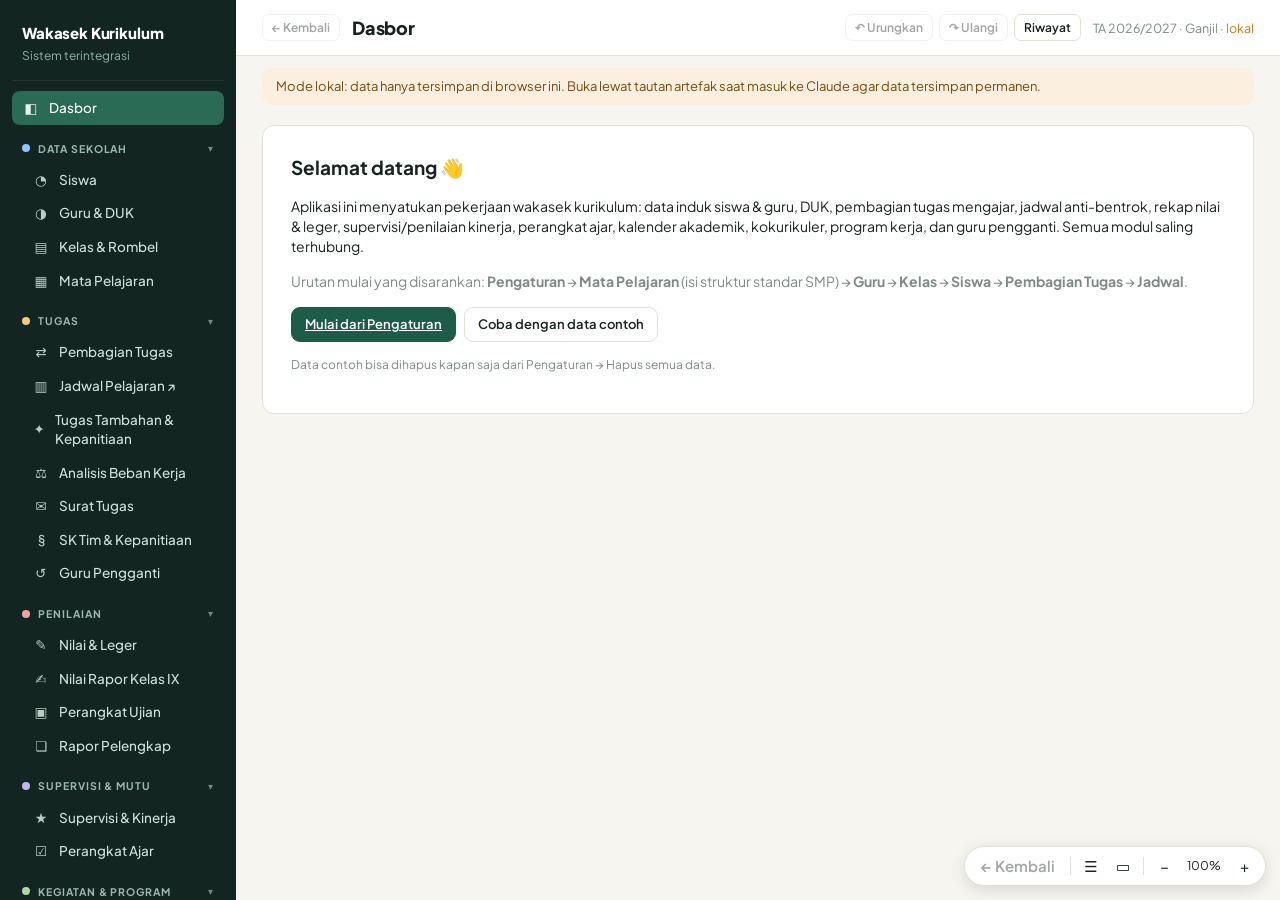
==== commit 328698c5: "Aplikasi Jadwal Pelajaran terpisah (jadwal.html): jadwal, piket, cadangan, cetak; menu jadwal dihapu" ====
--- a/wakasek.html
+++ b/wakasek.html
@@ -214,6 +214,7 @@
 <div id="toast"></div>
 
 <script>
+const JMODE=/[?&]app=jadwal/.test(location.search);if(JMODE)document.title='Jadwal Pelajaran';
 /* ============================ UTIL ============================ */
 const $=s=>document.querySelector(s);
 const esc=s=>String(s??'').replace(/[&<>"']/g,c=>({'&':'&amp;','<':'&lt;','>':'&gt;','"':'&quot;',"'":'&#39;'}[c]));
@@ -279,7 +280,7 @@
 ];
 
 /* ============================ STORE ============================ */
-const COLS=['siswa','guru','tendik','tu','rapor','kelas','mapel','tugas','jadwal','nilai','supervisi','perangkat','agenda','kokurikuler','proker','pengganti','tt','pk','ujian','jadwalVersi','surat','sk'];
+const COLS=['siswa','guru','tendik','tu','rapor','kelas','mapel','tugas','jadwal','nilai','supervisi','perangkat','agenda','kokurikuler','proker','pengganti','tt','pk','ujian','jadwalVersi','surat','sk','skenario'];
 const S={data:{},cfg:JSON.parse(JSON.stringify(DEF_CFG)),mode:'local',db:null,dl:null,readOnly:false,loaded:new Set()};
 COLS.forEach(c=>S.data[c]={});
 const LSKEY='wakasek-kurikulum-v1';
@@ -901,6 +902,93 @@
   rows.push([++no,g.nama,g.nip||'',g.gol||'',ms.map(([m])=>mNama(m)).join('; '),ms.map(([m,ts])=>ts.map(t=>kNama(t.kelasId)).join(', ')).join('; '),b.jpMengajar,b.tambahan.join(', '),b.jpTambahan,b.total])});
   exportTable('Pembagian Tugas Mengajar '+S.cfg.tahun.replace('/','-')+' '+S.cfg.semester,['No','Nama','NIP','Gol','Mata Pelajaran','Kelas','JP Mengajar','Tugas Tambahan','Ekuivalensi JP','Jumlah JP'],rows)}
 
+
+/* ============================ CADANGAN / SKENARIO PEMBAGIAN TUGAS ============================ */
+const SKN_UTAMA='sk_utama';
+const sknAktif=()=>S.cfg.skAktif||SKN_UTAMA;
+const sknSnap=()=>({tugas:clone(S.data.tugas),jadwal:clone(S.data.jadwal),aturan:clone(S.cfg.aturan||{}),piket:clone(S.cfg.piket||{}),ttPiket:Object.fromEntries(ttAll().filter(t=>t.kategori==='Piket Harian').map(t=>[t.id,clone(t)]))});
+const sknList=()=>all('skenario').sort((a,b)=>a.id===SKN_UTAMA?-1:b.id===SKN_UTAMA?1:(a.dibuat||0)-(b.dibuat||0));
+const sknTgl=t=>new Date(t).toLocaleString('id-ID',{day:'numeric',month:'short',year:'numeric',hour:'2-digit',minute:'2-digit'});
+const sknNama=id=>id===SKN_UTAMA?(get('skenario',id)?.nama||'Data utama (semester berjalan)'):(get('skenario',id)?.nama||'Cadangan');
+async function sknSimpanAktif(){const id=sknAktif();const o=Object.assign({id,nama:sknNama(id),dibuat:Date.now()},get('skenario',id)||{},sknSnap(),{disimpan:Date.now()});await put('skenario',o,{silent:true})}
+async function sknBuat(nama,ket,ubah){await sknSimpanAktif();const o=Object.assign({id:'skn_'+uid(),nama,ket:ket||'',dibuat:Date.now()},sknSnap());if(ubah)ubah(o);await put('skenario',o,{silent:true});return o}
+async function sknBuka(id,tanpaKonfirmasi){const t=get('skenario',id);if(!t)return;if(id===sknAktif())return toast('Cadangan ini sedang terbuka');
+  const go=async()=>{toast('Menyimpan yang sedang terbuka…');await sknSimpanAktif();
+    const T=t.tugas||{},J=t.jadwal||{};const dT=Object.keys(S.data.tugas).filter(x=>!T[x]),dJ=Object.keys(S.data.jadwal).filter(x=>!J[x]);
+    if(dT.length)await bulkDel('tugas',dT);if(dJ.length)await bulkDel('jadwal',dJ);
+    await bulk('tugas',Object.values(clone(T)),'Memuat pembagian tugas');await bulk('jadwal',Object.values(clone(J)),'Memuat jadwal');
+    if(t.ttPiket){const TP=t.ttPiket;const dP=ttAll().filter(x=>x.kategori==='Piket Harian'&&!TP[x.id]).map(x=>x.id);if(dP.length)await bulkDel('tt',dP);const ps=Object.values(clone(TP));if(ps.length)await bulk('tt',ps)}
+    if(t.piket)S.cfg.piket=clone(t.piket);S.cfg.aturan=clone(t.aturan||{});S.cfg.skAktif=id;saveCfg();toast('Sekarang membuka: '+t.nama);render()};
+  if(tanpaKonfirmasi)return go();
+  confirmBox(`Buka <b>${esc(t.nama)}</b>? Pembagian tugas, jadwal, dan aturan jadwal yang sedang terbuka (<b>${esc(sknNama(sknAktif()))}</b>) disimpan dulu ke cadangannya sendiri, jadi tidak hilang. Data lain (siswa, guru, nilai, SK) tidak berubah.`,go,'Buka')}
+function sknUbah(id){const t=get('skenario',id);if(!t)return;openModal(`<h2>Ubah cadangan</h2><div class="form"><label class="full">Nama<input id="snN" value="${esc(t.nama||'')}"></label><label class="full">Catatan<input id="snK" value="${esc(t.ket||'')}"></label></div><div class="mfoot"><button class="btn" onclick="closeModal()">Batal</button><button class="btn p" id="snGo">Simpan</button></div>`);
+  $('#snGo').onclick=()=>{put('skenario',Object.assign(clone(t),{nama:$('#snN').value.trim()||t.nama,ket:$('#snK').value.trim()}));closeModal()}}
+function sknHapus(id){if(id===sknAktif())return toast('Cadangan yang sedang terbuka tidak bisa dihapus. Buka cadangan lain dulu.');if(id===SKN_UTAMA)return toast('Data utama tidak bisa dihapus');const t=get('skenario',id);confirmBox(`Hapus cadangan <b>${esc(t?.nama||'')}</b>? Bisa dibatalkan dengan ↶ Urungkan.`,()=>{del('skenario',id);toast('Cadangan dihapus')},'Hapus')}
+function sknBaru(){openModal(`<h2>Buat cadangan baru</h2><p class="small muted">Salinan pembagian tugas, jadwal, dan aturan jadwal yang sedang terbuka sekarang.</p><div class="form"><label class="full">Nama<input id="snN" placeholder="mis. Semester Genap – rencana B"></label><label class="full">Catatan<input id="snK"></label></div><div class="mfoot"><button class="btn" onclick="closeModal()">Batal</button><button class="btn p" id="snGo">Buat</button></div>`);
+  $('#snGo').onclick=async()=>{const n=$('#snN').value.trim();if(!n)return toast('Isi nama cadangan');closeModal();await sknBuat(n,$('#snK').value.trim());toast('Cadangan dibuat. Klik "Buka" untuk mengerjakannya.');render()}}
+/* skema yang diminta: Januari 2027 */
+function sknJan27(o){const tl=Object.values(o.tugas);const f=(k,m)=>tl.find(t=>t.kelasId===k&&t.mapelId===m);const log=[];
+  const ganti=(k,m,g,ket)=>{const t=f(k,m);if(t&&t.guruId!==g){log.push(`${kNama(k)} ${mKode(m)}: ${short(gNama(t.guruId))} → ${short(gNama(g))}${ket?' ('+ket+')':''}`);t.guruId=g}};
+  ganti('k9J','m_MTK','g17','Pak Isdarmanto menjadi kepala sekolah');ganti('k9I','m_MTK','g38','Pak Isdarmanto menjadi kepala sekolah');
+  ganti('k9H','m_PJOK','g48','Bu Lia menjadi wakasek kesiswaan');
+  ['k7A','k7B','k8A','k8B','k8C','k8D','k8E','k8F'].forEach(k=>ganti(k,'m_PP','g46','Bu Ernawati kembali dari cuti'));
+  o.aturan=clone(o.aturan||{});o.aturan.blok=Object.assign({},o.aturan.blok||{});o.aturan.blok.g33=Object.assign({},o.aturan.blok.g33||{},{'0-1':1,'0-2':1,'0-3':1});log.push('Bu Lia kosong Senin jam ke-1–3');o.aturan.noPiket=[...new Set([...(o.aturan.noPiket||[]),'g01','g33'])];log.push('Pak Isdarmanto & Bu Lia tidak piket');
+  o.ket='Perubahan: '+log.join('; ');return log}
+async function sknBuatJan27(){const ada=sknList().find(x=>x.tpl==='jan27');if(ada)return sknBuka(ada.id);
+  confirmBox('Buat cadangan <b>Januari 2027</b> dari data yang sedang terbuka, dengan perubahan: Pak Isdarmanto berhenti mengajar MTK (9J → Bu Yesi, 9I → Bu Okta); PJOK 9H Bu Lia → Pak Septian; PP 7A, 7B, 8A–8F kembali ke Bu Ernawati; Bu Lia kosong Senin jam 1–3. Data utama tidak berubah.',async()=>{
+    const o=await sknBuat('Januari 2027 (Pak Isdarmanto Kepsek, Bu Lia Waka Kesiswaan)','',x=>{x.tpl='jan27';sknJan27(x)});
+    await sknBuka(o.id,true);await sknSusunSemua('Januari 2027')},'Buat & buka')}
+async function sknSusunSemua(nm){openModal(`<h2>Menyusun ${esc(nm)}</h2><p id="ssInfo" class="small">Menyusun jadwal pelajaran… (sekitar 15 detik)</p>`);const info=t=>{const e=$('#ssInfo');if(e)e.textContent=t};
+  let R=null;try{const P=siapkanSusun();if(P.meets.length){R=await jalankanSusun(P,6000,true,info);if(R.un.length){info('Mencari susunan lain…');const R2=await jalankanSusun(siapkanSusun(),9000,true,info,false);if(R2.un.length<R.un.length||(R2.un.length===R.un.length&&R2.beda<R.beda))R=R2}
+    await bulk('jadwal',kelasList().map(k=>{const jd=get('jadwal',k.id)||{};return Object.assign(clone(jd),{id:k.id,slots:R.res[k.id]||{},kunci:jd.kunci||{}})}),'Menyimpan jadwal')}}catch(e){console.error(e)}
+  info('Menyusun piket…');const K=piketHitung();await piketTerapkan(K.by);
+  closeModal();UI.tab.jadwal='semua';location.hash='#jadwal';render();
+  openModal(`<h2>✅ ${esc(nm)} sudah disusun</h2><ul class="small"><li>Jadwal pelajaran: ${R?(R.un.length?`<b style="color:var(--bad)">${R.un.length} pertemuan belum dapat slot</b> (${esc(R.un.slice(0,8).map(m=>kNama(m.k)+' '+mKode(m.m)+' ('+short(gNama(m.g))+')').join('; '))}${R.un.length>8?' …':''}). Lengkapi manual atau coba Susun ulang dengan waktu Teliti.`:'semua pertemuan mendapat slot, tanpa bentrok'):'tidak ada perubahan'}${R?`; ${R.beda} sel berbeda dari jadwal sebelumnya.`:''}</li>
+  <li>Piket: ${K.hari.map(h=>`${h} ${K.by[h].length}`).join(', ')} orang.${K.sisa.length?' Tidak kebagian: '+esc(K.sisa.map(g=>short(gNama(g))).join(', '))+'.':''}${K.kurang.length?' <b style="color:var(--bad)">Kurang petugas: '+K.kurang.join(', ')+'</b>':''}</li></ul>
+  <p class="small muted">Semua hasil hanya ada di cadangan ini. Cek di Jadwal Pelajaran (tab Jadwal Induk & Jadwal Guru Piket). Bisa diubah manual, atau dibatalkan dengan ↶ Urungkan.</p><div class="mfoot"><button class="btn p" onclick="closeModal()">Oke</button></div>`)}
+/* ===== penyusun piket otomatis ===== */
+function piketHitung(){const c=S.cfg,A=ATURAN();const hari=c.hari.filter(h=>h!=='Sabtu');const per=+(c.aturan?.piketPerHari)||5,cap=+(c.aturan?.piketMaksJP)||A.idealHarian||6;
+  const noP=new Set((c.aturan?.noPiket)||[]);const ks=kepsekGuru();const tt=ttAll();
+  const jpG={},jpD={};kelasList().forEach(k=>{const sl=get('jadwal',k.id)?.slots||{};Object.entries(sl).forEach(([s,tid])=>{const t=get('tugas',tid);if(!t)return;const d=+s.split('-')[0];jpD[t.guruId+'@'+d]=(jpD[t.guruId+'@'+d]||0)+1})});
+  all('tugas').forEach(t=>jpG[t.guruId]=(jpG[t.guruId]||0)+tugasJP(t));
+  const alasan={};const ok=g=>{const tg=g.tugasTambahan||[];const k=tt.filter(t=>t.guruId===g.id).map(t=>t.kategori);
+    if(/non-duk/i.test(g.status||''))return 'guru non-DUK';if(ks&&ks.id===g.id||tg.includes('Kepala Sekolah')||k.includes('Kepala Sekolah'))return 'kepala sekolah';
+    if(noP.has(g.id))return 'dikecualikan';if(tg.includes('Wakil Kepala Sekolah')||k.includes('Wakil Kepala Sekolah'))return 'wakasek';
+    const bk=g.mapelUtama==='m_BK'||tg.includes('Layanan Bimbingan Konseling')||k.some(x=>/Layanan BK|Bimbingan/i.test(x));
+    if(!bk&&!(jpG[g.id]>0))return 'tidak mengajar / cuti';if(jpG[g.id]>=30)return 'mengajar '+jpG[g.id]+' JP';return ''};
+  const elig=[];all('guru').forEach(g=>{const a=ok(g);if(a)alasan[g.id]=a;else elig.push(g)});
+  const lama={};hari.forEach(h=>(c.piket?.[h]||[]).forEach(id=>lama[id]=h));
+  const isBK=g=>g.mapelUtama==='m_BK'||(g.tugasTambahan||[]).includes('Layanan Bimbingan Konseling')||tt.some(t=>t.guruId===g.id&&/Layanan BK|Bimbingan/i.test(t.kategori||''));
+  const days=g=>hari.map((h,i)=>({h,i,jp:jpD[g.id+'@'+c.hari.indexOf(h)]||0})).filter(x=>isBK(g)&&!(jpG[g.id]>0)?true:(x.jp>=1&&x.jp<=cap));
+  elig.sort((a,b)=>((lama[a.id]?0:1)-(lama[b.id]?0:1))||((+a.urutDUK||999)-(+b.urutDUK||999)));
+  const by={};hari.forEach(h=>by[h]=[]);const sisa=[];
+    elig.forEach(g=>{const ds=days(g).filter(x=>by[x.h].length<per);if(!ds.length){sisa.push(g.id);return}
+    const keep=ds.find(x=>x.h===lama[g.id]);const pick=keep||ds.sort((a,b)=>(by[a.h].length-by[b.h].length)||(a.jp-b.jp))[0];by[pick.h].push(g.id)});
+  // isi hari yang kurang dengan memindah petugas dari hari yang sudah penuh
+  hari.forEach(h=>{let guard=0;while(by[h].length<per&&guard++<40){const cand=sisa.find(id=>days(get('guru',id)).some(x=>x.h===h));if(cand){by[h].push(cand);sisa.splice(sisa.indexOf(cand),1);continue}
+    let moved=false;
+    for(const h2 of hari){if(h2===h)continue;for(const id of by[h2]){if(days(get('guru',id)).some(x=>x.h===h)){const rep=sisa.find(s2=>days(get('guru',s2)).some(x=>x.h===h2));if(rep){by[h2]=by[h2].filter(x=>x!==id);by[h2].push(rep);sisa.splice(sisa.indexOf(rep),1);by[h].push(id);moved=true;break}}}if(moved)break}if(!moved)break}});
+  hari.forEach(h=>by[h].sort((a,b)=>(+get('guru',a)?.urutDUK||999)-(+get('guru',b)?.urutDUK||999)));
+  return {hari,by,sisa,alasan,kurang:hari.filter(h=>by[h].length<per).map(h=>h+' ('+by[h].length+')')}}
+async function piketTerapkan(by){const c=S.cfg;S.cfg.piket=Object.fromEntries(c.hari.map(h=>[h,by[h]||[]]));saveCfg();
+  const old=ttAll().filter(t=>t.kategori==='Piket Harian').map(t=>t.id);if(old.length)await bulkDel('tt',old);
+  const baru=[];Object.entries(by).forEach(([h,ids])=>ids.forEach(g=>baru.push({guruId:g,kategori:'Piket Harian',jenis:'Piket Hari '+h,peran:'',jam:katDef('Piket Harian').jam,ket:'',berperan:'',nilai:''})));if(baru.length)await bulk('tt',baru)}
+function piketOtomatis(){const K=piketHitung();const ex=Object.entries(K.alasan);
+  openModal(`<h2>⚡ Susun piket otomatis</h2><p class="small muted">Aturan: ${+(S.cfg.aturan?.piketPerHari)||5} orang per hari, tiap guru sekali seminggu, urutan DUK diutamakan, petugas yang sudah ada dipertahankan bila masih memenuhi, dan hari piketnya bukan hari kosong mengajar serta mengajar paling banyak ${+(S.cfg.aturan?.piketMaksJP)||ATURAN().idealHarian||6} JP. Guru BK ikut piket. Tidak piket: kepala sekolah, wakasek, guru non-DUK, guru cuti/tidak mengajar, dan guru yang mengajar 30 JP atau lebih.</p>
+  <div class="tw"><table><thead><tr>${K.hari.map(h=>`<th>${h} (${K.by[h].length})</th>`).join('')}</tr></thead><tbody>${Array.from({length:Math.max(...K.hari.map(h=>K.by[h].length),1)},(_,i)=>`<tr>${K.hari.map(h=>`<td class="small">${esc(K.by[h][i]?short(gNama(K.by[h][i])):'')}</td>`).join('')}</tr>`).join('')}</tbody></table></div>
+  ${K.kurang.length?`<div class="alert bad"><span>Kurang petugas: ${esc(K.kurang.join(', '))}</span></div>`:''}${K.sisa.length?`<p class="small">Tidak kebagian (kuota penuh atau tidak ada hari yang memenuhi): ${esc(K.sisa.map(g=>short(gNama(g))).join(', '))}</p>`:''}
+  <details class="small"><summary>Tidak dipasang piket (${ex.length})</summary>${ex.map(([g,a])=>esc(short(gNama(g))+' – '+a)).join('<br>')}</details>
+  <div class="mfoot"><button class="btn" onclick="closeModal()">Batal</button><button class="btn p" id="pkGo">Terapkan</button></div>`,true);
+  $('#pkGo').onclick=async()=>{closeModal();await piketTerapkan(K.by);toast('Piket disusun. Bisa dibatalkan dengan ↶ Urungkan.');render()}}
+function sknBanner(){const id=sknAktif();if(id===SKN_UTAMA)return '';return `<div class="alert" style="background:#fff4d6;border:1.5px solid #e0b100;margin-bottom:10px"><span>📁 Sedang membuka cadangan <b>${esc(sknNama(id))}</b>. Perubahan pembagian tugas &amp; jadwal hanya masuk ke cadangan ini.</span><span class="sp"></span>${JMODE?`<button class="btn sm" onclick="confirmBox('Susun ulang jadwal pelajaran dan piket di cadangan ini secara otomatis? Jadwal lama di cadangan ini tetap bisa dikembalikan lewat ↶ Urungkan / Versi.',()=>sknSusunSemua(sknNama(sknAktif())),'Susun')">⚡ Susun jadwal &amp; piket</button>`:`<button class="btn sm" onclick="bukaAppJadwal()">▥ Buka aplikasi Jadwal ↗</button>`} <button class="btn sm" onclick="sknBuka('${SKN_UTAMA}')">Kembali ke data utama</button></div>`}
+function vCadangan(){const L=sknList();const ak=sknAktif();if(!get('skenario',SKN_UTAMA)&&ak===SKN_UTAMA)L.unshift({id:SKN_UTAMA,nama:'Data utama (semester berjalan)',ket:'Belum pernah disimpan sebagai cadangan',_baru:1});
+  const jp=o=>Object.values(o.tugas||{}).reduce((a,t)=>a+(+t.jp||0),0);
+  const rows=L.map(o=>{const on=o.id===ak;return `<tr${on?' style="background:#eaf6f1"':''}><td><b>${esc(o.nama)}</b>${on?' <span class="tag ok">sedang dibuka</span>':''}<div class="small muted">${esc(o.ket||'')}</div></td><td class="small">${o.disimpan?sknTgl(o.disimpan):(o.dibuat&&!o._baru?sknTgl(o.dibuat):'–')}</td><td class="c small">${o._baru?'–':Object.keys(o.tugas||{}).length+' tugas · '+jp(o)+' JP'}</td>
+   <td style="white-space:nowrap">${on?'':`<button class="btn sm p" onclick="sknBuka('${o.id}')">Buka</button>`}${o._baru?'':`<button class="btn sm" onclick="sknUbah('${o.id}')">Ubah nama</button>`}${o.id!==SKN_UTAMA&&!on?`<button class="btn sm d" onclick="sknHapus('${o.id}')">Hapus</button>`:''}</td></tr>`}).join('');
+  return `<div class="card small" style="background:var(--pri2);border-color:#cfe2da">Cadangan menyimpan <b>pembagian tugas, jadwal, dan aturan jadwal</b> secara terpisah, seperti folder. Buka satu cadangan untuk mengerjakannya di menu Pembagian Tugas dan Jadwal Pelajaran; yang sedang dibuka sebelumnya otomatis tersimpan. Data siswa, guru, nilai, SK, dan lainnya tetap sama untuk semua cadangan.</div>
+  <div class="bar"><button class="btn p" onclick="sknBaru()">＋ Cadangan baru dari yang terbuka</button>${L.some(x=>x.tpl==='jan27')?'':`<button class="btn" onclick="sknBuatJan27()">＋ Cadangan Januari 2027 (skema baru)</button>`}</div>
+  <div class="tw"><table><thead><tr><th>Cadangan</th><th>Terakhir disimpan</th><th>Isi</th><th></th></tr></thead><tbody>${rows}</tbody></table></div>`}
+
 /* ============================ VIEW: JADWAL ============================ */
 function vJadwal(){
   const kl=kelasList();const c=S.cfg;
@@ -920,7 +1008,7 @@
   if(tab==='p_indukm')return tabs+vCetakJadwal('indukm');
   if(tab==='p_hadir')return tabs+vCetakJadwal('hadir');
   if(tab==='p_rekapjp')return tabs+vCetakSimple('Rekap JP Guru',()=>[gRekapJPDoc()]);
-  if(tab==='p_piket')return tabs+vCetakSimple('Jadwal Guru Piket',()=>[gPiketDoc()]);
+  if(tab==='p_piket')return tabs+`<div class="bar"><span class="sp"></span><button class="btn p" onclick="piketOtomatis()">⚡ Susun piket otomatis</button></div>`+vCetakSimple('Jadwal Guru Piket',()=>[gPiketDoc()]);
   if(tab==='p_semua')return tabs+vPaketCetak();
   if(tab==='susun')return tabs+vSusun();
   if(tab==='versi')return tabs+vVersi();
@@ -1114,6 +1202,7 @@
   ['Susun Jadwal',[['susun','⚡ Susun Ulang'],['versi','Versi Jadwal'],['aturan','Aturan Penyusunan'],['waktu','Waktu & Piket']]],
   ['🖨 Cetak',[['p_induk','Jadwal Induk (kode guru + piket)'],['p_indukm','Jadwal Pelajaran Induk'],['ck','Jadwal per Kelas'],['cg','Jadwal per Guru'],['ak','Agenda Kelas'],['ag','Jurnal Mengajar'],['p_hadir','Daftar Hadir Guru'],['p_rekapjp','Rekap JP Guru'],['p_piket','Jadwal Piket'],['p_semua','📦 Paket Lengkap']]]];
 function jadwalTabs(tab){const gi=Math.max(0,JTAB.findIndex(g=>g[1].some(x=>x[0]===tab)));UI.jtLast=Object.assign(UI.jtLast||{},{[gi]:tab});
+  if(JMODE)return `<div class="tabs">${JTAB[gi][1].map(([k,l])=>`<a class="${k===tab?'on':''}" onclick="UI.tab.jadwal='${k}';render()">${l}</a>`).join('')}</div>`;
   return `<div class="tabs jg">${JTAB.map((g,i)=>`<a class="${i===gi?'on':''}" onclick="UI.tab.jadwal='${UI.jtLast[i]||g[1][0][0]}';render()">${g[0]}</a>`).join('')}</div><div class="tabs sub">${JTAB[gi][1].map(([k,l])=>`<a class="${k===tab?'on':''}" onclick="UI.tab.jadwal='${k}';render()">${l}</a>`).join('')}</div>`}
 function vCetakSimple(nama,fn,land){return `<div class="bar">${cetakBar(nama,fn,null,null,land)}</div>${docPreview(fn(),land)}`}
 const ttdKS1=()=>`<div class="ttd" style="page-break-inside:avoid"><div>${esc(S.cfg.tempatSK||'')}, ${tglIndo()}<br>Kepala Sekolah,${ttdBlok(TTDON())}<u>${esc(S.cfg.kepsek||'')}</u><br>NIP. ${esc(S.cfg.nipKepsek||'')}</div></div>`;
@@ -2593,7 +2682,7 @@
     {id:'rsiswa',l:'Rekap data siswa',opts:()=>[['sekolah','Satu sekolah saja'],['7','Kelas VII per rombel'],['8','Kelas VIII per rombel'],['9','Kelas IX per rombel']],semua:'Semua (satu sekolah + per tingkat)',f:v=>v==='sekolah'?[gRekapSekolah()]:gRekapTingkat(v),fa:()=>gRekapSiswa()},
     {id:'duk',l:'DUK guru & tenaga kependidikan',f:()=>L(dukPages())}],
     x:[['Data siswa',()=>exportCrud('siswa')],['Data guru',()=>exportCrud('guru')],['Rekap siswa',exportRekapSiswa],['DUK (salin tabel)',exportDUK],...(S.dl?[['DUK (file Excel)',unduhDUKxls]]:[])]});
-  G.push({j:'Tugas & Jadwal',w:'#f5c97a',d:[
+  G.push({j:'Tugas',w:'#f5c97a',d:[
     {id:'induk',l:'Jadwal mengajar (kode guru + piket)',f:()=>L(gJadwalInduk('kode'))},
     {id:'indukm',l:'Jadwal pelajaran induk (mapel + guru)',f:()=>L(gJadwalInduk('mapel'))},
     {id:'jkelas',l:'Jadwal kelas',opts:kl,semua:'Semua kelas',f:id=>gJadwalKelas(id),fa:()=>kelasList().flatMap(k=>gJadwalKelas(k.id))},
@@ -2605,9 +2694,9 @@
     {id:'agenda',l:'Agenda kelas',opts:kl,semua:'Semua kelas',f:id=>gAgendaKelas(id,UI.cj?.tgl),fa:()=>kelasList().flatMap(k=>gAgendaKelas(k.id,UI.cj?.tgl))},
     {id:'jurnal',l:'Jurnal mengajar guru',opts:gl,semua:'Semua guru',f:id=>gJurnal(id),fa:()=>guruJadwalList().flatMap(g=>gJurnal(g.id))},
     {id:'hadir',l:'Daftar hadir guru & rekap absensi',opts:()=>S.cfg.hari.map((h,i)=>[String(i),h]),semua:'Semua hari',f:id=>gDaftarHadir(+id),fa:()=>S.cfg.hari.flatMap((h,i)=>gDaftarHadir(i))},
-    {id:'surat',l:'Surat tugas (arsip)',opts:()=>suAll().map(d=>[d.id,tglL(d.tglSurat)+' · '+(d.kegiatan||d.nomor||'')]),semua:'Semua surat di arsip',f:id=>gSuratUmum(get('surat',id)),fa:()=>suAll().flatMap(d=>gSuratUmum(d))},
-    {id:'sk',l:'SK pembagian tugas & lampiran',opts:()=>lampListAll().map(x=>[x.id,x.label]),semua:'SK lengkap (cover + SK + semua lampiran)',f:id=>{const x=lampListAll().find(y=>y.id===id);return x?[x.f()]:[]},fa:()=>skLengkap()}],
-    x:[['Pembagian tugas',exportTugas],['Jadwal pelajaran (per jam)',exportJadwal],['Tugas tambahan',exportTT],['Rekap tugas tambahan',exportRekapTT]]});
+    ].filter(x=>JMODE||!['induk','indukm','jkelas','jguru','g12','rekapjp','piket','agenda','jurnal','hadir'].includes(x.id)).concat([{id:'surat',l:'Surat tugas (arsip)',opts:()=>suAll().map(d=>[d.id,tglL(d.tglSurat)+' · '+(d.kegiatan||d.nomor||'')]),semua:'Semua surat di arsip',f:id=>gSuratUmum(get('surat',id)),fa:()=>suAll().flatMap(d=>gSuratUmum(d))},
+    {id:'sk',l:'SK pembagian tugas & lampiran',opts:()=>lampListAll().map(x=>[x.id,x.label]),semua:'SK lengkap (cover + SK + semua lampiran)',f:id=>{const x=lampListAll().find(y=>y.id===id);return x?[x.f()]:[]},fa:()=>skLengkap()}]),
+    x:[['Pembagian tugas',exportTugas],...(JMODE?[['Jadwal pelajaran (per jam)',exportJadwal]]:[]),['Tugas tambahan',exportTT],['Rekap tugas tambahan',exportRekapTT]]});
   const kr=typeof kelasRapor==='function'?kelasRapor():[];
   G.push({j:'Penilaian',w:'#f4a3a3',d:kr.length?[
     {id:'skl',pdf:'skl',l:'SKL kelas IX',opts:()=>kr.map(k=>[k.id,k.nama]),semua:'Semua kelas IX',f:id=>siswaKelas(id).map(gSKL),fa:()=>siswaIX().map(gSKL)},
@@ -3494,13 +3583,22 @@
 const NAV=[
   ['Beranda',[['dashboard','◧','Dasbor']],'#9fd4c0'],
   ['Data Sekolah',[['siswa','◔','Siswa'],['guru','◑','Guru & DUK'],['kelas','▤','Kelas & Rombel'],['mapel','▦','Mata Pelajaran']],'#8ec5ff'],
-  ['Tugas & Jadwal',[['tugas','⇄','Pembagian Tugas'],['jadwal','▥','Jadwal Pelajaran'],['tt','✦','Tugas Tambahan & Kepanitiaan'],['abk','⚖','Analisis Beban Kerja'],['surat','✉','Surat Tugas'],['sk','§','SK Tim & Kepanitiaan'],['pengganti','↺','Guru Pengganti']],'#f5c97a'],
+  ['Tugas',[['tugas','⇄','Pembagian Tugas'],['jadwalapp','▥','Jadwal Pelajaran ↗'],['tt','✦','Tugas Tambahan & Kepanitiaan'],['abk','⚖','Analisis Beban Kerja'],['surat','✉','Surat Tugas'],['sk','§','SK Tim & Kepanitiaan'],['pengganti','↺','Guru Pengganti']],'#f5c97a'],
   ['Penilaian',[['nilai','✎','Nilai & Leger'],['rapor','✍','Nilai Rapor Kelas IX'],['ujian','▣','Perangkat Ujian'],['rpel','❏','Rapor Pelengkap']],'#f4a3a3'],
   ['Supervisi & Mutu',[['supervisi','★','Supervisi & Kinerja'],['perangkat','☑','Perangkat Ajar']],'#c7b3f5'],
   ['Kegiatan & Program',[['agenda','◷','Kalender Akademik'],['kokurikuler','✿','Kokurikuler'],['proker','◎','Program Kerja']],'#a8dba0'],
   ['Cetak',[['cetak','🖨','Cetak & Simpan']],'#f0b6d0'],
   ['Sistem',[['pengaturan','⚙','Pengaturan']],'#b9c7c2']
 ];
+const NAV_J=[['Jadwal Pelajaran',[['j_lihat','▥','Lihat & Edit'],['j_susun','⚡','Susun Jadwal']],'#f5c97a'],['Piket',[['j_piket','☀','Piket Guru']],'#a8dba0'],['Cadangan',[['j_cadangan','📁','Cadangan Skema']],'#8ec5ff'],['Cetak',[['j_cetak','🖨','Cetak Jadwal']],'#f0b6d0']];
+if(JMODE)NAV.splice(0,NAV.length,...NAV_J);
+const JRG={j_lihat:0,j_susun:1,j_cetak:2};
+const jGrup=t=>JTAB.findIndex(g=>g[1].some(x=>x[0]===t));
+function bukaAppJadwal(){const w=window.open('jadwal.html','_blank');if(!w)location.href='jadwal.html'}
+function vJadwalApp(){return `<div class="card" style="max-width:640px"><h2 style="margin-top:0">▥ Jadwal pelajaran sekarang punya aplikasi sendiri</h2>
+  <p>Menyusun jadwal, piket guru, cadangan skema (mis. Januari 2027), dan cetak jadwal sekarang ada di aplikasi <b>Jadwal Pelajaran</b>. Data pembagian tugas dari sini langsung terbaca di sana, dan sebaliknya hasil jadwalnya ikut tersimpan &amp; tersinkron.</p>
+  <p><button class="btn p" onclick="bukaAppJadwal()">Buka aplikasi Jadwal Pelajaran ↗</button></p>
+  <p class="small muted">Alamatnya: teachdev-sylvya.github.io/Planner/jadwal.html — bisa dipasang sebagai aplikasi sendiri (ikon terpisah) lewat menu browser → Instal / Tambahkan ke layar utama.</p></div>`}
 let NAV_TUTUP={};try{NAV_TUTUP=JSON.parse(localStorage.getItem('navTutup')||'{}')}catch(e){}
 function navToggle(i){NAV_TUTUP[i]=!NAV_TUTUP[i];try{localStorage.setItem('navTutup',JSON.stringify(NAV_TUTUP))}catch(e){}render()}
 function navHtml(r){return NAV.map((g,i)=>{const aktif=g[1].some(x=>x[0]===r),tutup=NAV_TUTUP[i]&&!aktif,satu=g[1].length===1;
@@ -3629,17 +3727,24 @@
   <div class="bar">${selT}${selK}<button class="btn" onclick="rpSetModal()">⚙ Pengaturan</button><label class="btn" style="cursor:pointer">📥 Impor Excel wali kelas<input type="file" accept=".xlsx,.xls" style="display:none" onchange="rpImpor(this.files[0]);this.value=''"></label><span class="sp"></span><button class="btn p" onclick="rpelAksi('cetakK')">🖨 Cetak satu kelas</button><button class="btn" onclick="rpelAksi('zipK')">⬇ Simpan satu kelas (ZIP, PDF per anak)</button><button class="btn" onclick="rpelAksi('pdfK')">⬇ Simpan satu kelas (1 PDF)</button></div>
   <div class="tw"><table><thead><tr><th>No</th><th>NISN / NIS</th><th>Nama</th><th>L/P</th><th>Data tambahan</th><th></th></tr></thead><tbody>${rows||'<tr><td colspan="6" class="empty">Belum ada siswa aktif.</td></tr>'}</tbody></table></div>`}
 
-const VIEWS={rpel:vRpel,abk:vABK,surat:vSurat,sk:vSK,cetak:vCetak,panitia:()=>guruList().length?ttPanitia():'<div class="card empty">Tambahkan data <a href="#guru">Guru</a> dulu.</div>',rapor:vRapor,ujian:vUjian,tt:vTT,dashboard:vDashboard,siswa:vSiswa,guru:vGuru,kelas:vKelas,mapel:vMapel,tugas:vTugas,jadwal:vJadwal,nilai:vNilai,supervisi:vSupervisi,perangkat:vPerangkat,agenda:()=>crudView('agenda'),kokurikuler:()=>`<div class="card small" style="background:var(--pri2);border-color:#cfe2da">Kokurikuler (pengganti P5) dapat berupa pembelajaran kolaboratif lintas disiplin, Gerakan 7 Kebiasaan Anak Indonesia Hebat, atau cara lain, dan dirancang untuk mengembangkan 8 dimensi profil lulusan.</div>`+crudView('kokurikuler'),proker:()=>crudView('proker'),pengganti:()=>crudView('pengganti'),pengaturan:vPengaturan};
-function route(){const h=location.hash.replace('#','');if(h==='panitia'){UI.tab=UI.tab||{};UI.tab.tt='kelola';UI.grpK='Kepanitiaan';history.replaceState(null,'','#tt');return 'tt'}return VIEWS[h]?h:'dashboard'}
+const VIEWS={rpel:vRpel,abk:vABK,surat:vSurat,sk:vSK,cetak:vCetak,panitia:()=>guruList().length?ttPanitia():'<div class="card empty">Tambahkan data <a href="#guru">Guru</a> dulu.</div>',rapor:vRapor,ujian:vUjian,tt:vTT,dashboard:vDashboard,siswa:vSiswa,guru:vGuru,kelas:vKelas,mapel:vMapel,tugas:vTugas,jadwal:vJadwal,nilai:vNilai,supervisi:vSupervisi,perangkat:vPerangkat,agenda:()=>crudView('agenda'),kokurikuler:()=>`<div class="card small" style="background:var(--pri2);border-color:#cfe2da">Kokurikuler (pengganti P5) dapat berupa pembelajaran kolaboratif lintas disiplin, Gerakan 7 Kebiasaan Anak Indonesia Hebat, atau cara lain, dan dirancang untuk mengembangkan 8 dimensi profil lulusan.</div>`+crudView('kokurikuler'),proker:()=>crudView('proker'),pengganti:()=>crudView('pengganti'),pengaturan:vPengaturan,jadwalapp:vJadwalApp,
+  j_lihat:vJadwal,j_susun:vJadwal,j_cetak:vJadwal,j_cadangan:()=>vCadangan(),
+  j_piket:()=>{if(!kelasList().length||!all('tugas').length)return vJadwal();return `<div class="bar"><span class="muted small">Atur manual (tambah/hapus petugas) di <a style="cursor:pointer;text-decoration:underline" onclick="UI.tab.jadwal='waktu';location.hash='#j_susun'">Susun Jadwal → Waktu &amp; Piket</a>.</span><span class="sp"></span><button class="btn p" onclick="piketOtomatis()">⚡ Susun piket otomatis</button></div>`+vCetakSimple('Jadwal Guru Piket',()=>[gPiketDoc()])}};
+function route(){const h=location.hash.replace('#','');if(h==='panitia'){UI.tab=UI.tab||{};UI.tab.tt='kelola';UI.grpK='Kepanitiaan';history.replaceState(null,'','#tt');return 'tt'}if(JMODE){let r=h;if(r==='jadwal'){const g=jGrup(UI.tab.jadwal);r=g>=0?['j_lihat','j_susun','j_cetak'][g]:'j_lihat';history.replaceState(null,'','#'+r)}
+    if(!NAV_J.some(g=>g[1].some(x=>x[0]===r)))r='j_lihat';
+    if(r in JRG){const gi=JRG[r];if(UI._jr!==r){if(jGrup(UI.tab.jadwal)!==gi)UI.tab.jadwal=(UI.jtLast&&UI.jtLast[gi])||JTAB[gi][1][0][0]}
+      else if(jGrup(UI.tab.jadwal)!==gi&&jGrup(UI.tab.jadwal)>=0){r=['j_lihat','j_susun','j_cetak'][jGrup(UI.tab.jadwal)];history.replaceState(null,'','#'+r)}}
+    UI._jr=r;return r}
+  if(h==='jadwal')return 'jadwalapp';return VIEWS[h]?h:'dashboard'}
 function render(){
   setTimeout(undoBtns,0);
   window._rid=(window._rid||0)+1;const r=route();S.firstRendered=true;setTimeout(navCatat,0);
   const label=NAV.flatMap(g=>g[1]).find(x=>x[0]===r)[2];
-  $('#side').innerHTML=`<div class="brand"><b>Wakasek Kurikulum</b><small>${esc(S.cfg.sekolah||'Sistem terintegrasi')}</small></div><nav class="nav">${navHtml(r)}</nav>`;
+  $('#side').innerHTML=`<div class="brand"><b>${JMODE?'Jadwal Pelajaran':'Wakasek Kurikulum'}</b><small>${esc(S.cfg.sekolah||'Sistem terintegrasi')}</small></div><nav class="nav">${navHtml(r)}</nav>`;
   $('#title').textContent=label==='Dasbor'&&S.cfg.sekolah?S.cfg.sekolah:label;
   $('#topmeta').innerHTML=`${S.cfg.kepsek?'Kepala Sekolah: <b>'+esc(S.cfg.kepsek)+'</b><br>':''}TA ${esc(S.cfg.tahun)} · ${esc(S.cfg.semester)}${S.mode==='db'?'':' · <span style="color:var(--acc)">lokal</span>'}`;
   const scroll=window.scrollY;const ae=document.activeElement;const aeSel=ae&&ae.closest&&ae.closest('#main')&&ae.tagName==='SELECT'?null:null;
-  try{$('#main').innerHTML=VIEWS[r]()}catch(e){console.error(e);$('#main').innerHTML=`<div class="card empty">Terjadi kesalahan saat menampilkan halaman: ${esc(e.message)}</div>`}
+  try{$('#main').innerHTML=((JMODE||r==='tugas')?sknBanner():'')+VIEWS[r]()}catch(e){console.error(e);$('#main').innerHTML=`<div class="card empty">Terjadi kesalahan saat menampilkan halaman: ${esc(e.message)}</div>`}
   tabKeSamping();
   window.scrollTo(0,scroll);
 }
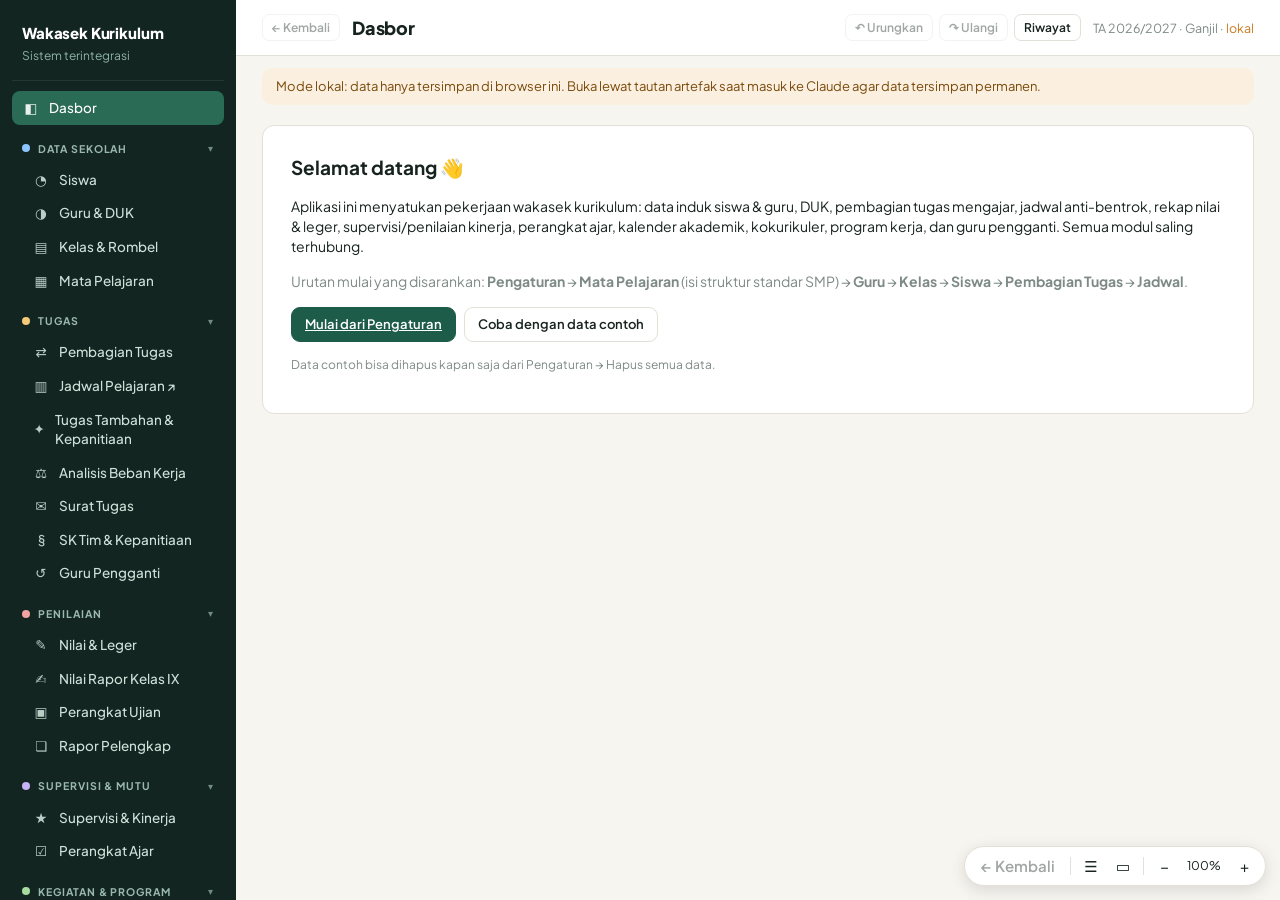
==== commit 38db75cb: "Perangkat Ujian: cetak Rekap Siswa Non-Muslim per ruang Co-Authored-By: Claude Opus 5.5 <noreply@ant" ====
--- a/wakasek.html
+++ b/wakasek.html
@@ -946,6 +946,291 @@
   openModal(`<h2>✅ ${esc(nm)} sudah disusun</h2><ul class="small"><li>Jadwal pelajaran: ${R?(R.un.length?`<b style="color:var(--bad)">${R.un.length} pertemuan belum dapat slot</b> (${esc(R.un.slice(0,8).map(m=>kNama(m.k)+' '+mKode(m.m)+' ('+short(gNama(m.g))+')').join('; '))}${R.un.length>8?' …':''}). Lengkapi manual atau coba Susun ulang dengan waktu Teliti.`:'semua pertemuan mendapat slot, tanpa bentrok'):'tidak ada perubahan'}${R?`; ${R.beda} sel berbeda dari jadwal sebelumnya.`:''}</li>
   <li>Piket: ${K.hari.map(h=>`${h} ${K.by[h].length}`).join(', ')} orang.${K.sisa.length?' Tidak kebagian: '+esc(K.sisa.map(g=>short(gNama(g))).join(', '))+'.':''}${K.kurang.length?' <b style="color:var(--bad)">Kurang petugas: '+K.kurang.join(', ')+'</b>':''}</li></ul>
   <p class="small muted">Semua hasil hanya ada di cadangan ini. Cek di Jadwal Pelajaran (tab Jadwal Induk & Jadwal Guru Piket). Bisa diubah manual, atau dibatalkan dengan ↶ Urungkan.</p><div class="mfoot"><button class="btn p" onclick="closeModal()">Oke</button></div>`)}
+
+/* ===== aplikasi Jadwal: kelas & wali kelas, pembagian mengajar manual ===== */
+function jGuruOpt(sel,mid){const L=guruList();const a=mid?L.filter(g=>g.mapelUtama===mid):[];const b=mid?L.filter(g=>g.mapelUtama!==mid):L;
+  const o=g=>`<option value="${g.id}" ${g.id===sel?'selected':''}>${esc(g.nama)}</option>`;
+  return `<option value="">— belum ditentukan —</option>`+(a.length?`<optgroup label="Guru ${esc(mNama(mid))}">${a.map(o).join('')}</optgroup><optgroup label="Guru lain">${b.map(o).join('')}</optgroup>`:b.map(o).join(''))}
+function jSetWali(kid,gid){const k=get('kelas',kid);if(!k)return;put('kelas',Object.assign(clone(k),{waliId:gid||''}));toast('Wali kelas '+esc(k.nama)+' disimpan')}
+function jSetKelas(kid,f,v){const k=get('kelas',kid);if(!k)return;v=f==='tingkat'?+v:String(v).trim();if(f==='nama'&&!v){toast('Nama kelas tidak boleh kosong');render();return}
+  if(f==='nama'&&kelasList().some(x=>x.id!==kid&&String(x.nama).replace(/\s/g,'').toUpperCase()===v.replace(/\s/g,'').toUpperCase())){toast('Nama kelas itu sudah ada');render();return}
+  put('kelas',Object.assign(clone(k),{[f]:v}))}
+function jTambahKelas(){openModal(`<h2>＋ Tambah kelas</h2><div class="form"><label>Tingkat<select id="jkT"><option>7</option><option>8</option><option>9</option></select></label><label>Nama kelas<input id="jkN" placeholder="mis. 7 K"></label><label class="full">Wali kelas<select id="jkW">${jGuruOpt('')}</select></label></div>
+  <div class="mfoot"><button class="btn" onclick="closeModal()">Batal</button><button class="btn p" id="jkGo">Simpan</button></div>`);
+  $('#jkT').onchange=()=>{if(!$('#jkN').value)$('#jkN').placeholder='mis. '+$('#jkT').value+' K'};
+  $('#jkGo').onclick=()=>{const t=+$('#jkT').value;let n=$('#jkN').value.trim();if(!n){toast('Isi nama kelas');return}if(/^[A-Za-z]+$/.test(n))n=t+' '+n.toUpperCase();
+    const key=n.replace(/\s/g,'').toUpperCase();if(kelasList().some(x=>String(x.nama).replace(/\s/g,'').toUpperCase()===key)){toast('Kelas '+esc(n)+' sudah ada');return}
+    let id='k'+key.replace(/[^A-Z0-9]/g,'');if(get('kelas',id))id+='_'+uid().slice(-4);put('kelas',{id,nama:n,tingkat:t,waliId:$('#jkW').value||''});closeModal();toast('Kelas '+esc(n)+' ditambahkan')}}
+function jHapusKelas(kid){const k=get('kelas',kid);if(!k)return;const nt=all('tugas').filter(t=>t.kelasId===kid).length,ns=all('siswa').filter(x=>x.kelasId===kid).length;
+  confirmBox(`Hapus kelas <b>${esc(k.nama)}</b>?${nt?`<br>${nt} pembagian mengajar dan jadwal kelas ini ikut dihapus.`:''}${ns?`<br><b>${ns} siswa</b> masih tercatat di kelas ini (data siswanya tidak ikut terhapus).`:''}<br>Bisa dibatalkan dengan ↶ Urungkan.`,async()=>{
+    const ts=all('tugas').filter(t=>t.kelasId===kid).map(t=>t.id);if(ts.length)await bulkDel('tugas',ts);if(get('jadwal',kid))await del('jadwal',kid);await del('kelas',kid);toast('Kelas dihapus')},'Hapus')}
+function vJKelas(){const kl=kelasList();const wali={};kl.forEach(k=>{if(k.waliId)(wali[k.waliId]=wali[k.waliId]||[]).push(k.nama)});
+  const dobel=Object.entries(wali).filter(([g,a])=>a.length>1);const kosong=kl.filter(k=>!k.waliId||!get('guru',k.waliId));
+  const rows=kl.map((k,i)=>{const jp=all('tugas').filter(t=>t.kelasId===k.id).reduce((a,t)=>a+tugasJP(t),0);const d=k.waliId&&wali[k.waliId]?.length>1;
+    return `<tr class="t${k.tingkat}"><td class="c">${i+1}</td><td><input value="${esc(k.nama)}" style="width:90px" onchange="jSetKelas('${k.id}','nama',this.value)"></td>
+    <td><select onchange="jSetKelas('${k.id}','tingkat',this.value)">${[7,8,9].map(t=>`<option ${+k.tingkat===t?'selected':''}>${t}</option>`).join('')}</select></td>
+    <td><select style="width:100%;max-width:340px${d?';border-color:var(--bad)':''}" onchange="jSetWali('${k.id}',this.value)">${jGuruOpt(k.waliId)}</select>${d?'<div class="small" style="color:var(--bad)">juga wali kelas '+esc(wali[k.waliId].filter(x=>x!==k.nama).join(', '))+'</div>':''}</td>
+    <td class="c small">${jp} JP</td><td class="c"><button class="btn sm d" title="Hapus kelas" onclick="jHapusKelas('${k.id}')">🗑</button></td></tr>`}).join('');
+  return `<div class="bar"><span class="small muted">${kl.length} kelas · semua perubahan tersimpan otomatis dan ikut berubah di planner.</span><span class="sp"></span><button class="btn p" onclick="jTambahKelas()">＋ Tambah kelas</button></div>
+  ${kosong.length?`<div class="alert warn"><span>Belum ada wali kelas: ${esc(kosong.map(k=>k.nama).join(', '))}</span></div>`:''}${dobel.length?`<div class="alert bad"><span>Satu guru menjadi wali di lebih dari satu kelas: ${esc(dobel.map(([g,a])=>short(gNama(g))+' ('+a.join(', ')+')').join('; '))}</span></div>`:''}
+  <div class="tw"><table><thead><tr><th style="width:40px">No</th><th style="width:110px">Kelas</th><th style="width:80px">Tingkat</th><th>Wali Kelas</th><th style="width:90px">Beban</th><th style="width:50px"></th></tr></thead><tbody>${rows||'<tr><td colspan="6" class="muted c">Belum ada kelas.</td></tr>'}</tbody></table></div>`}
+function jSelTugas(kid,mid){const k=get('kelas',kid),m=get('mapel',mid);const ts=all('tugas').filter(t=>t.kelasId===kid&&t.mapelId===mid);const t=ts[0];const def=mapelJP(m,k?.tingkat);
+  const pakai=t?Object.values(get('jadwal',kid)?.slots||{}).filter(x=>ts.some(y=>y.id===x)).length:0;
+  openModal(`<h2>${esc(m?.nama||'')} · ${esc(k?.nama||'')}</h2><div class="form"><label class="full">Guru pengajar<select id="jtG">${jGuruOpt(t?.guruId||'',mid)}</select></label>
+   <label>JP per minggu<input id="jtJ" type="number" min="0" value="${t&&num(t.jp)!=null?num(t.jp):''}" placeholder="${def} (sesuai struktur)"></label></div>
+   ${ts.length>1?`<p class="small">Ada ${ts.length} guru di sel ini (${esc(ts.map(x=>short(gNama(x.guruId))).join(', '))}). Yang diubah di sini guru pertama.</p>`:''}
+   ${pakai?`<p class="small muted">Sudah terpasang ${pakai} jam di jadwal. Kalau gurunya diganti, jam-jam itu tetap di tempatnya dan pindah ke guru baru — cek bentrok setelahnya.</p>`:''}
+   <div class="mfoot">${t?`<button class="btn d" id="jtDel" style="margin-right:auto">Kosongkan</button>`:''}<button class="btn" onclick="closeModal()">Batal</button><button class="btn p" id="jtGo">Simpan</button></div>`);
+  $('#jtGo').onclick=async()=>{const g=$('#jtG').value,jv=$('#jtJ').value;const jp=jv===''?'':Number(jv);
+    if(!g){if(t)$('#jtDel').click();else closeModal();return}
+    if(t)await put('tugas',Object.assign(clone(t),{guruId:g,jp}));else await put('tugas',{guruId:g,mapelId:mid,kelasId:kid,jp});closeModal();toast('Disimpan')};
+  if(t)$('#jtDel').onclick=async()=>{closeModal();await del('tugas',t.id);const j=get('jadwal',kid);if(j){const sl=Object.assign({},j.slots);let ch=false;Object.keys(sl).forEach(x=>{if(sl[x]===t.id){delete sl[x];ch=true}});if(ch)await put('jadwal',Object.assign(clone(j),{slots:sl}))}toast('Dikosongkan. Bisa dibatalkan dengan ↶ Urungkan.')}}
+function vJTugas(){const kl=kelasList(),mp=mapelList();if(!kl.length||!mp.length)return `<div class="card empty">Isi dulu daftar kelas di menu <a href="#j_kelas">Kelas &amp; Wali Kelas</a> (dan mata pelajaran di planner).</div>`;
+  const tingkat=UI.jtT||'semua';const KL=kl.filter(k=>tingkat==='semua'||+k.tingkat===+tingkat);let miss=0;
+  const body=KL.map(k=>`<tr><td class="t${k.tingkat}" style="white-space:nowrap"><b>${esc(k.nama)}</b></td>${mp.map(m=>{const jp=mapelJP(m,k.tingkat);const ts=all('tugas').filter(t=>t.kelasId===k.id&&t.mapelId===m.id);
+    if(!jp&&!ts.length)return '<td class="c muted">·</td>';if(!ts.length){miss++;return `<td class="miss" style="cursor:pointer" onclick="jSelTugas('${k.id}','${m.id}')" title="Klik untuk memilih guru">${jp} JP</td>`}
+    const jj=ts.reduce((a,t)=>a+tugasJP(t),0);return `<td class="c small" style="cursor:pointer" onclick="jSelTugas('${k.id}','${m.id}')" title="Klik untuk mengganti guru / JP">${ts.map(t=>esc(short(gNama(t.guruId)))).join('<br>')}${jj!==jp?`<div class="muted">${jj} JP</div>`:''}</td>`}).join('')}</tr>`).join('');
+  const beban=guruList().map(g=>({g,jp:all('tugas').filter(t=>t.guruId===g.id).reduce((a,t)=>a+tugasJP(t),0)})).filter(x=>x.jp>0).sort((a,b)=>b.jp-a.jp);
+  return `<div class="bar"><span class="small muted">Klik sel untuk memilih / mengganti guru. Sel merah = belum ada pengajar. Tersimpan otomatis &amp; sama dengan Pembagian Tugas di planner.</span><span class="sp"></span>
+   <select onchange="UI.jtT=this.value;render()">${['semua',7,8,9].map(t=>`<option value="${t}" ${String(t)===String(tingkat)?'selected':''}>${t==='semua'?'Semua tingkat':'Kelas '+t}</option>`).join('')}</select></div>
+   ${miss?`<div class="alert warn"><span>${miss} sel belum ada guru pengajarnya.</span></div>`:''}
+   <div class="tw"><table class="mx"><thead><tr><th>Kelas</th>${mp.map(m=>`<th class="c" title="${esc(m.nama)}">${esc(m.kode)}</th>`).join('')}</tr></thead><tbody>${body}</tbody></table></div>
+   <details class="card small" style="margin-top:10px"><summary><b>Beban mengajar per guru</b> (${beban.length} guru)</summary><div class="tw"><table><thead><tr><th>Guru</th><th>Mengajar</th><th class="n">JP</th></tr></thead><tbody>${beban.map(x=>`<tr><td>${esc(x.g.nama)}</td><td class="small">${esc(mapelGuruTeks(x.g.id))}</td><td class="n"${x.jp>=30?' style="color:var(--bad);font-weight:700"':''}>${x.jp}</td></tr>`).join('')}</tbody></table></div></details>`}
+
+/* ===== aplikasi Jadwal: format worksheet (meniru file Excel jadwal sekolah) ===== */
+const WS_BLN=['JANUARI','FEBRUARI','MARET','APRIL','MEI','JUNI','JULI','AGUSTUS','SEPTEMBER','OKTOBER','NOPEMBER','DESEMBER'];
+const WS_HR=['Min','Sen','Sel','Rab','Kam','Jum','Sab'];
+const wsSem=()=>S.cfg.semester==='Genap'?'2':'1';
+const wsTP=()=>String(S.cfg.tahun||'').replace('/','-');
+const wsY0=()=>parseInt(S.cfg.tahun)||new Date().getFullYear();
+const wsJudul=t=>`<p class="ttl" style="margin:0">${t}</p><p class="ttl" style="margin:0 0 6px">SEMESTER ${wsSem()} - TAHUN PELAJARAN ${wsTP()}</p>`;
+const wsMaxJ=()=>Math.max(1,...S.cfg.hari.map(h=>+S.cfg.jam[h]||0));
+const wsBulanSem=()=>S.cfg.semester==='Genap'?[0,1,2,3,4,5]:[6,7,8,9,10,11];
+const wsGuruAll=()=>guruList().slice().sort((a,b)=>kodeNum(a)-kodeNum(b)||String(a.nama).localeCompare(b.nama));
+const WCSS=`<style>.paper table.w{table-layout:fixed}.paper table.w td,.paper table.w th{padding:0 1px;font-size:9px;line-height:1.15;text-align:center;overflow:hidden;white-space:nowrap}.paper table.w td.l,.paper table.w th.l{text-align:left;padding-left:3px}.paper table.w th{background:#e9eef5;height:auto}.paper table.w .tk{border-left:2px solid #000}.paper table.w td.x{background:#e6e6e6}.paper .wsk{font-size:10px;margin:2px 0}</style>`;
+const wsTtdKS=(kanan)=>`<div style="display:flex;justify-content:${kanan?'space-between':'flex-end'};margin-top:10px;font-size:11px;page-break-inside:avoid">${kanan?`<div></div>`:''}<div style="min-width:230px">Mengetahui,<br>Kepala Sekolah,${ttdBlok(TTDON(),48)}<u>${esc(S.cfg.kepsek||'')}</u><br>NIP. ${esc(S.cfg.nipKepsek||'')}</div></div>`;
+const wsLegend=`<div class="wsk" style="line-height:1.35"><b>TULIS PADA KOTAK, tiap jam pelajaran jika:</b><br>T : Terlambat/Meninggalkan KBM terlalu lama/keluar sebelum bel<br>S : Sakit<br>I : Ijin (harus ada tugas ke siswa atau guru piket)<br>D : Tugas Dinas (harus ada tugas ke siswa atau guru piket)<br>A : Alpa (Guru tidak hadir di kelas dan siswa tanpa tugas)</div>`;
+const wsKode=g=>{if(!g)return '';const k=kodeG(g);if(k)return k;const i=guruJadwalList().findIndex(x=>x.id===g.id);return i>=0?String(i+1):''};
+const wsTK=kl=>{const s=new Set();kl.forEach((k,i)=>{if(i&&+k.tingkat!==+kl[i-1].tingkat)s.add(k.id)});return s};
+function wsChunk(a,n){const o=[];for(let i=0;i<a.length;i+=n)o.push(a.slice(i,i+n));return o.length?o:[[]]}
+
+/* 1. SUSUN: kode guru per hari, dua hari sejajar */
+function gWsSusun(){const c=S.cfg,kl=kelasList(),tk=wsTK(kl);
+  const blok=(h,hi)=>{const n=+c.jam[h]||0;let r='';for(let j=1;j<=n;j++)r+=`<tr><td><b>${j}</b></td>${kl.map(k=>{const t=slotT(k.id,hi,j);return `<td class="${tk.has(k.id)?'tk':''}">${t?esc(wsKode(get('guru',t.guruId))):''}</td>`}).join('')}</tr>`;
+    return `<table class="w"><thead><tr><th rowspan="2" style="width:18px">JAM<br>KE</th><th colspan="${kl.length}">${h.toUpperCase()}</th></tr><tr>${kl.map(k=>`<th class="${tk.has(k.id)?'tk':''}">${esc(kk(k))}</th>`).join('')}</tr></thead><tbody>${r}</tbody></table>`};
+  const H=c.hari;let g='';for(let i=0;i<H.length;i+=2)g+=`<div style="display:grid;grid-template-columns:1fr 1fr;gap:8px;margin-bottom:6px"><div>${blok(H[i],i)}</div><div>${H[i+1]?blok(H[i+1],i+1):wsTtdKS()}</div></div>`;
+  return [LAND+WCSS+wsJudul('JADWAL PELAJARAN '+esc(SEKOLAH()))+g+(H.length%2?'':wsTtdKS())]}
+
+/* 2. RG: rekapitulasi guru × hari × jam */
+function gWsRG(){const c=S.cfg,H=c.hari,gl=guruJadwalList();const pages=wsChunk(gl,32);let no=0;
+  return pages.map((part,pi)=>{const rows=part.map(g=>{const m=petaGuru(g.id);let n=0;const cs=H.map((h,hi)=>Array.from({length:+c.jam[h]||0},(_,j)=>{const v=m[hi+'-'+(j+1)]||[];n+=v.length;return `<td class="${j===0?'tk':''}">${v.map(t=>esc(kk(get('kelas',t.kelasId)))).join('/')}</td>`}).join('')).join('');
+      return `<tr><td>${++no}</td><td class="l">${esc(g.nama)}</td>${cs}<td><b>${n}</b></td></tr>`}).join('');
+    return LAND+FIT+WCSS+`<style>.paper table.w td{height:13px}</style>`+wsJudul('REKAPITULASI JADWAL PELAJARAN '+esc(SEKOLAH()))+`<table class="w"><thead><tr><th rowspan="2" style="width:20px">NO</th><th rowspan="2" class="l" style="width:150px">NAMA</th>${H.map(h=>`<th class="tk" colspan="${+c.jam[h]||0}">${h.toUpperCase()}</th>`).join('')}<th rowspan="2" style="width:24px">JML</th></tr><tr>${H.map(h=>Array.from({length:+c.jam[h]||0},(_,j)=>`<th class="${j===0?'tk':''}">${j+1}</th>`).join('')).join('')}</tr></thead><tbody>${rows}</tbody></table>`+(pi===pages.length-1?wsTtdKS():'')})}
+
+/* 3. RPG: rekap per guru, 9 kartu per halaman */
+function wsKartuGuru(g){const c=S.cfg,mx=wsMaxJ(),m=petaGuru(g.id);let tot=0;
+  const rows=c.hari.map((h,hi)=>`<tr><td class="l"><b>${h.toUpperCase()}</b></td>${Array.from({length:mx},(_,j)=>{if(j+1>(+c.jam[h]||0))return '<td class="x"></td>';const v=m[hi+'-'+(j+1)]||[];tot+=v.length;return `<td>${v.map(t=>esc(kk(get('kelas',t.kelasId)))).join('/')}</td>`}).join('')}</tr>`).join('');
+  return `<table class="w"><thead><tr><th style="width:16px">${esc(wsKode(g))}</th><th colspan="${mx}" class="l">${esc(g.nama)}</th></tr><tr><th></th>${Array.from({length:mx},(_,j)=>`<th>${j+1}</th>`).join('')}</tr></thead><tbody>${rows}</tbody></table><div style="font-size:8.5px;text-align:right;margin:-2px 0 0">Jumlah: <b>${tot} JP</b></div>`}
+function gWsRPG(gid){const gl=gid?[get('guru',gid)].filter(Boolean):guruJadwalList();
+  return wsChunk(gl,9).map(part=>LAND+FIT+WCSS+`<style>.paper table.w td{height:14px}.paper table.w td:first-child{width:46px}</style>`+wsJudul('REKAP JADWAL MENGAJAR PER GURU '+esc(SEKOLAH()))+`<div style="display:grid;grid-template-columns:1fr 1fr 1fr;gap:10px 14px">${part.map(g=>`<div>${wsKartuGuru(g)}</div>`).join('')}</div>`)}
+
+/* 5. RKL: jadwal kelas dua blok hari, mapel + guru */
+function gWsRKL(kid){const c=S.cfg,k=get('kelas',kid);if(!k)return [''];const wali=get('guru',k.waliId);const mx=wsMaxJ();const H=c.hari;const h1=H.slice(0,3),h2=H.slice(3);
+  const blk=hs=>{const idx=hs.map(h=>H.indexOf(h));return `<table class="w" style="margin-bottom:6px"><thead><tr><th style="width:34px">JAM KE</th>${hs.map(h=>`<th colspan="2">${h.toUpperCase()}</th>`).join('')}</tr></thead><tbody>${Array.from({length:mx},(_,j)=>`<tr><td><b>${j+1}</b></td>${idx.map(hi=>{if(j+1>(+c.jam[H[hi]]||0))return '<td class="x"></td><td class="x"></td>';const t=slotT(kid,hi,j+1);const g=t&&orang(t.guruId);return `<td class="l" style="width:11%">${t?esc(mNama(t.mapelId)):''}</td><td class="l">${g?esc(g.nama):''}</td>`}).join('')}</tr>`).join('')}</tbody></table>`};
+  return [LAND+FIT+WCSS+`<style>.paper table.w td{height:15px;font-size:10px}.paper table.w th{font-size:10px}</style>`+wsJudul('JADWAL PELAJARAN '+esc(SEKOLAH()))+`<table class="nb" style="margin:0 0 6px"><tr><td style="border:0;font-size:12px">WALI KELAS : <b>${esc(wali?.nama||'……………………………')}</b></td><td style="border:0;text-align:right;font-size:12px">KELAS <b style="font-size:26px;border:2px solid #000;padding:0 10px;margin-left:6px">${esc(kk(k))}</b></td></tr></table>`+blk(h1)+(h2.length?blk(h2):'')+`<p style="text-align:center;font-size:9px;margin:4px 0 0">${esc(S.cfg.alamat||'')}</p>`]}
+
+/* 6. Harian: jadwal sesuai hari masuk + tanda tangan */
+function gWsHarian(hi){const c=S.cfg,h=c.hari[hi];if(!h)return [''];const n=+c.jam[h]||0;const gl=wsGuruAll();
+  const rows=gl.map((g,i)=>{const m=petaGuru(g.id);return `<tr><td>${i+1}</td><td class="l">${esc(g.nama)}</td>${Array.from({length:n},(_,j)=>`<td>${(m[hi+'-'+(j+1)]||[]).map(t=>esc(kk(get('kelas',t.kelasId)))).join('/')}</td>`).join('')}<td></td><td class="l" style="padding-left:${i%2?26:3}px">${i+1}</td><td></td><td class="l" style="padding-left:${i%2?26:3}px">${i+1}</td></tr>`}).join('');
+  const pk=(c.piket?.[h]||[]).map(id=>get('guru',id)).filter(Boolean);
+  const box=`<div style="display:flex;gap:16px;margin-top:8px;font-size:10px;page-break-inside:avoid">${[0,1].map(i=>`<div style="flex:1;border:1px solid #000;padding:4px 8px;height:62px">${i?esc(S.cfg.tempatSK||'')+', ……………………<br>':''}Guru Piket,<br><br><br>……………………………<br>NIP.</div>`).join('')}</div>`;
+  return [FIT+WCSS+`<style>.paper table.w td{height:13.5px}</style>`+`<p style="margin:0;font-weight:700;font-size:13px">JADWAL PELAJARAN SESUAI HARI MASUK</p><p style="margin:0 0 4px;font-weight:700;font-size:15px;border:1px solid #000;display:inline-block;padding:0 14px">${h.toUpperCase()}</p>${pk.length?`<span style="font-size:10px;margin-left:10px">Guru piket: ${esc(pk.map(g=>g.nama).join('; '))}</span>`:''}
+  <table class="w"><thead><tr><th rowspan="2" style="width:20px">NO</th><th rowspan="2" class="l" style="width:170px">NAMA</th><th colspan="${n}">J A M &nbsp; K E</th><th colspan="4">TANDA TANGAN</th></tr><tr>${Array.from({length:n},(_,j)=>`<th>${j+1}</th>`).join('')}<th style="width:34px">JAM</th><th style="width:70px">MASUK</th><th style="width:34px">JAM</th><th style="width:70px">PULANG</th></tr></thead><tbody>${rows}</tbody></table>`+box]}
+
+/* 7. JNAL1: jurnal kegiatan pembelajaran di kelas */
+function gWsJnal1(kid){const c=S.cfg,k=get('kelas',kid);if(!k)return [''];const wali=get('guru',k.waliId);let rows='';
+  c.hari.forEach((h,hi)=>{const n=+c.jam[h]||0;for(let j=1;j<=n;j++){const t=slotT(kid,hi,j);const g=t&&orang(t.guruId);rows+=`<tr>${j===1?`<td rowspan="${n}" style="writing-mode:vertical-rl;transform:rotate(180deg);font-weight:700">${h.toUpperCase()}, ……………</td>`:''}<td>${j}</td><td class="l">${g?esc(g.nama):''}</td><td></td><td></td><td></td><td></td></tr>`}});
+  return [FIT+WCSS+`<style>.paper table.w td{height:15px;font-size:9.5px}</style><table class="nb" style="margin:0 0 4px"><tr><td style="border:0;text-align:center"><p class="ttl" style="margin:0">JURNAL KEGIATAN PEMBELAJARAN DI KELAS</p><p class="ttl" style="margin:0">${esc(SEKOLAH())}</p><p class="ttl" style="margin:0">SEMESTER ${wsSem()} - TAHUN PELAJARAN ${wsTP()}</p></td><td style="border:1px solid #000;width:70px;text-align:center;font-size:11px">KELAS<br><b style="font-size:22px">${esc(kk(k))}</b></td></tr></table>
+  <table class="w"><thead><tr><th rowspan="2" style="width:30px">HARI,<br>TGL</th><th rowspan="2" style="width:26px">JAM<br>KE</th><th rowspan="2" style="width:150px">NAMA PENGAJAR</th><th rowspan="2">KOMPETENSI DASAR / MATERI PELAJARAN</th><th colspan="2">JML SISWA</th><th rowspan="2" style="width:62px">TANDA TANGAN</th></tr><tr><th style="width:36px">HADIR</th><th style="width:36px">TDK HADIR</th></tr></thead><tbody>${rows}</tbody></table>`+ttdDua('Wali Kelas,',wali?.nama,wali?.nip)]}
+
+/* 9. HDR1: daftar hadir guru dalam KBM per kelas (3 bulan per halaman) */
+function gWsHdr1(kid){const c=S.cfg,k=get('kelas',kid);if(!k)return [''];const B=wsBulanSem();
+  return [B.slice(0,3),B.slice(3)].map(bs=>{let rows='';c.hari.forEach((h,hi)=>{const n=+c.jam[h]||0;for(let j=1;j<=n;j++){const t=slotT(kid,hi,j);const g=t&&orang(t.guruId);rows+=`<tr>${j===1?`<td rowspan="${n}" style="writing-mode:vertical-rl;transform:rotate(180deg);font-weight:700">${h.toUpperCase()}</td>`:''}<td>${j}</td><td class="l">${g?esc(g.nama):''}</td>${'<td></td>'.repeat(20)}</tr>`}});
+    return FIT+WCSS+`<style>.paper table.w td{height:14px}</style><table class="nb" style="margin:0 0 4px"><tr><td style="border:0;text-align:center"><p class="ttl" style="margin:0">DAFTAR HADIR GURU DALAM KEGIATAN BELAJAR MENGAJAR</p><p class="ttl" style="margin:0">SEMESTER ${wsSem()} - TAHUN PELAJARAN ${wsTP()}</p></td><td style="border:1px solid #000;width:64px;text-align:center"><b style="font-size:22px">${esc(kk(k))}</b></td></tr></table>
+    <table class="w"><thead><tr><th rowspan="3" style="width:22px">HARI</th><th rowspan="3" style="width:22px">JAM<br>KE</th><th rowspan="3" style="width:150px">NAMA PENGAJAR</th><th colspan="15">PERTEMUAN BULAN / MINGGU KE-</th><th colspan="5">JUMLAH</th></tr><tr>${bs.map(b=>`<th colspan="5">${WS_BLN[b]}</th>`).join('')}<th rowspan="2">T/<br>B</th><th rowspan="2">S</th><th rowspan="2">I/<br>D</th><th rowspan="2">A</th><th rowspan="2">S+I<br>+A</th></tr><tr>${bs.map(()=>['I','II','III','IV','V'].map(x=>`<th>${x}</th>`).join('')).join('')}</tr></thead><tbody>${rows}</tbody></table>
+    <div style="display:flex;justify-content:space-between;gap:10px">${wsLegend}${wsTtdKS()}</div>`})}
+
+/* 10. HDR2: kartu absent guru */
+function gWsHdr2(gid){const c=S.cfg,g=get('guru',gid);if(!g)return [''];const m=petaGuru(gid);const B=wsBulanSem();let rows='';
+  c.hari.forEach((h,hi)=>{const n=+c.jam[h]||0;for(let j=1;j<=n;j++){const v=m[hi+'-'+j]||[];rows+=`<tr>${j===1?`<td rowspan="${n}" style="writing-mode:vertical-rl;transform:rotate(180deg);font-weight:700">${h.toUpperCase()}</td>`:''}<td>${j}</td><td><b>${v.map(t=>esc(kk(get('kelas',t.kelasId)))).join('/')}</b></td>${v.length?'<td></td>'.repeat(35):'<td class="x"></td>'.repeat(30)+'<td></td>'.repeat(5)}</tr>`}});
+  return [FIT+WCSS+`<style>.paper table.w td{height:13px}</style><p class="ttl" style="margin:0">KARTU ABSENT GURU</p><p class="ttl" style="margin:0 0 6px">${esc(SEKOLAH())}</p>
+  <table class="nb" style="font-size:11px;margin:0 0 4px"><tr><td style="border:0">Nama Guru : <b>${esc(g.nama)}</b></td><td style="border:0">Thn Pelajaran : ${wsTP()}</td></tr><tr><td style="border:0">Mata Pelajaran : ${esc(mapelGuruNama(gid)||'……………………')}</td><td style="border:0">Semester : ${wsSem()}</td></tr></table>
+  <table class="w"><thead><tr><th rowspan="3" style="width:20px">HARI</th><th rowspan="3" style="width:20px">JAM<br>KE</th><th rowspan="3" style="width:30px">KLS</th><th colspan="30">PERTEMUAN BULAN / MINGGU KE-</th><th colspan="5">JUMLAH</th></tr><tr>${B.map(b=>`<th colspan="5">${WS_BLN[b]}</th>`).join('')}<th rowspan="2">T/<br>B</th><th rowspan="2">S</th><th rowspan="2">I/<br>D</th><th rowspan="2">A</th><th rowspan="2">S+I<br>+A</th></tr><tr>${B.map(()=>['I','II','III','IV','V'].map(x=>`<th>${x}</th>`).join('')).join('')}</tr></thead><tbody>${rows}</tbody></table>
+  <div style="display:flex;justify-content:space-between;gap:10px">${wsLegend}</div>`+ttdDua('Guru Mata Pelajaran,',g.nama,g.nip)]}
+
+/* 11. BLANKO: rekapitulasi absensi guru */
+const wsGuruKelas=kid=>[...new Set(all('tugas').filter(t=>t.kelasId===kid).map(t=>t.guruId))].map(id=>get('guru',id)).filter(Boolean).sort((a,b)=>kodeNum(a)-kodeNum(b)||String(a.nama).localeCompare(b.nama));
+function wsBlankoTbl(kid){const k=get('kelas',kid);const wali=k&&get('guru',k.waliId);const gl=k?wsGuruKelas(kid):wsGuruAll();const n=Math.max(gl.length,14);
+  return `<p class="ttl" style="margin:0;font-size:12px">REKAPITULASI ABSENSI GURU DALAM KBM</p><table class="nb" style="font-size:10.5px;margin:2px 0"><tr><td style="border:0">Kelas: <b>${k?esc(k.nama):'…………'}</b></td></tr><tr><td style="border:0">Wali Kelas: <b>${esc(wali?.nama||'……………………………')}</b></td></tr></table>
+  <table class="w"><thead><tr><th rowspan="2" style="width:22px">NO</th><th rowspan="2" class="l">NAMA</th><th colspan="4">KETERANGAN</th><th style="width:34px">JML</th></tr><tr><th style="width:26px">T/B</th><th style="width:26px">S</th><th style="width:26px">I/D</th><th style="width:26px">A</th><th>S+I+A</th></tr></thead><tbody>${Array.from({length:n},(_,i)=>`<tr><td>${i+1}</td><td class="l">${gl[i]?esc(gl[i].nama):''}</td><td></td><td></td><td></td><td></td><td></td></tr>`).join('')}</tbody></table>`}
+function gWsBlanko(kid){const css=WCSS+`<style>.paper table.w td{height:16px;font-size:10px}</style>`;
+  if(kid)return [FIT+css+wsBlankoTbl(kid)+wsTtdKS()];
+  const kl=kelasList();const pages=wsChunk(kl,2).map(p=>FIT+css+`<div style="display:grid;grid-template-columns:1fr 1fr;gap:14px">${p.map(k=>`<div>${wsBlankoTbl(k.id)}</div>`).join('')}</div>`);
+  const tk=wsTK(kl);const gl=wsGuruAll();let no=0;
+  wsChunk(gl,34).forEach((part,pi,arr)=>pages.push(LAND+FIT+WCSS+`<style>.paper table.w td{height:13px}</style><p class="ttl" style="margin:0">REKAPITULASI ABSENSI GURU DALAM KBM (SEMUA KELAS)</p><p class="wsk">KETERANGAN: …………………………… Pilih salah satu: [ T/B ] [ S ] [ I/D ] [ A ]</p><table class="w"><thead><tr><th rowspan="2" style="width:20px">NO</th><th rowspan="2" class="l" style="width:160px">NAMA</th><th colspan="${kl.length}">KELAS</th><th rowspan="2" style="width:28px">JML</th></tr><tr>${kl.map(k=>`<th class="${tk.has(k.id)?'tk':''}">${esc(kk(k))}</th>`).join('')}</tr></thead><tbody>${part.map(g=>`<tr><td>${++no}</td><td class="l">${esc(g.nama)}</td>${kl.map(k=>`<td class="${tk.has(k.id)?'tk':''}"></td>`).join('')}<td></td></tr>`).join('')}</tbody></table>`+(pi===arr.length-1?wsTtdKS():'')));
+  return pages}
+
+/* 12–13. R-HD rekap kehadiran, peringkat & grafik (dari isian ketidakhadiran) */
+const wsAbs=()=>Object.assign({mg:8,dari:'',sd:'',thn:'',d:{}},S.cfg.absenGuru||{});
+function wsAbsData(){const A=wsAbs();const R=rekapJPData();const mg=+A.mg||0;
+  return wsGuruAll().map(g=>{const r=R.find(x=>x.g.id===g.id);const jp=r?r.tot:0;const jm=jp*mg;const d=A.d[g.id]||{};const v=['t','s','i','a'].map(x=>+d[x]||0);const sia=v[1]+v[2]+v[3];
+    const pc=x=>jm?x/jm:0;return {g,jp,jm,v,sia,p:[...v.map(pc),pc(sia)]}})}
+const wsPct=x=>(Math.round(x*1000)/10).toFixed(1).replace('.',',')+'%';
+function wsAbsSet(gid,k,v){const A=wsAbs();A.d=Object.assign({},A.d);A.d[gid]=Object.assign({},A.d[gid]||{},{[k]:v===''?'':Math.max(0,+v||0)});S.cfg.absenGuru=A;saveCfg()}
+function wsAbsMeta(k,v){const A=wsAbs();A[k]=v;S.cfg.absenGuru=A;saveCfg();render()}
+const wsPeriode=()=>{const A=wsAbs();return `MASA KBM: ${esc(A.mg||'…')} MINGGU, BULAN: ${esc(A.dari||'……')} S.D ${esc(A.sd||'……')} THN: ${esc(A.thn||wsY0())}`};
+function gWsRHD(){const D=wsAbsData();const rows=D.map((r,i)=>`<tr><td>${i+1}</td><td class="l">${esc(r.g.nama)}</td><td>${r.jp}</td><td>${r.jm}</td>${r.v.map(x=>`<td>${x||''}</td>`).join('')}<td>${r.sia||''}</td>${r.p.map(x=>`<td>${x?wsPct(x):''}</td>`).join('')}</tr>`).join('');
+  return [FIT+WCSS+`<style>.paper table.w td{height:13.5px}</style><p class="ttl" style="margin:0">REKAPITULASI KEHADIRAN GURU DALAM KBM</p><p class="ttl" style="margin:0">${esc(SEKOLAH())}</p><p class="sub" style="margin:0 0 6px;text-align:center;font-size:11px">${wsPeriode()}</p>
+  <table class="w"><thead><tr><th rowspan="2" style="width:20px">NO</th><th rowspan="2" class="l">NAMA</th><th rowspan="2" style="width:34px">JML<br>JAM/MG</th><th rowspan="2" style="width:34px">JAM<br>x MG</th><th colspan="5">JUMLAH</th><th colspan="5">PROSENTASE</th></tr><tr>${['T','S','I/D','A','S+I+A','T','S','I/D','A','S+I+A'].map(x=>`<th style="width:${x==='S+I+A'?36:28}px">${x}</th>`).join('')}</tr></thead><tbody>${rows}</tbody></table>`+wsTtdKS()]}
+function gWsPeringkat(){const D=wsAbsData();const L=(i,judul)=>{const a=D.filter(r=>r.p[i]>0).sort((x,y)=>y.p[i]-x.p[i]).slice(0,15);return `<div><p style="text-align:center;font-weight:700;font-size:10.5px;margin:6px 0 2px">${judul}</p><table class="w"><thead><tr><th style="width:22px">NO</th><th class="l">NAMA</th><th style="width:56px">PERSENTASE</th></tr></thead><tbody>${Array.from({length:15},(_,k)=>`<tr><td>${k+1}</td><td class="l">${a[k]?esc(a[k].g.nama):''}</td><td>${a[k]?wsPct(a[k].p[i]):''}</td></tr>`).join('')}</tbody></table></div>`};
+  return [FIT+WCSS+`<style>.paper table.w td{height:15px;font-size:10px}</style><p class="ttl" style="margin:0">PERINGKAT 15 BESAR PERSENTASE KEHADIRAN GURU</p><p class="ttl" style="margin:0">DALAM KEGIATAN BELAJAR MENGAJAR</p><p class="sub" style="text-align:center;font-size:11px">${wsPeriode()}</p>
+  <div style="display:grid;grid-template-columns:1fr 1fr;gap:6px 16px">${L(0,'TERLAMBAT MASUK KBM DAN MENINGGALKAN KBM LEBIH AWAL')}${L(1,'PERSENTASE KETIDAKHADIRAN KARENA : SAKIT')}${L(2,'PERSENTASE KETIDAKHADIRAN KARENA : IZIN DAN KEGIATAN DINAS')}${L(3,'PERSENTASE KETIDAKHADIRAN KARENA : TANPA KETERANGAN')}${L(4,'PERSENTASE KETIDAKHADIRAN KARENA : SAKIT, IZIN DAN TANPA KETERANGAN')}<div style="align-self:end">${wsTtdKS()}</div></div>`]}
+function wsBar(D,i,judul,w,h){const a=D.filter(r=>r.p[i]>0).sort((x,y)=>y.p[i]-x.p[i]);const mx=Math.max(0.05,...a.map(r=>r.p[i]));const top=Math.ceil(mx*20)/20;const L=46,B=h-110,W=w-L-10;const bw=a.length?Math.min(26,W/a.length):0;
+  let s=`<svg viewBox="0 0 ${w} ${h}" width="100%" style="display:block;font-family:Times New Roman,serif"><text x="${w/2}" y="14" text-anchor="middle" font-size="12" font-weight="700">${judul}</text>`;
+  for(let k=0;k<=5;k++){const y=B-(B-24)*k/5;s+=`<line x1="${L}" x2="${w-10}" y1="${y}" y2="${y}" stroke="#bbb" stroke-dasharray="3 3"/><text x="${L-4}" y="${y+3}" text-anchor="end" font-size="9">${wsPct(top*k/5)}</text>`}
+  a.forEach((r,k)=>{const x=L+k*bw+bw*0.15,bh=(B-24)*r.p[i]/top;s+=`<rect x="${x}" y="${B-bh}" width="${bw*0.7}" height="${bh}" fill="#3f5f8f"/><text x="${x+bw*0.35}" y="${B-bh-2}" text-anchor="middle" font-size="7">${wsPct(r.p[i])}</text><text transform="translate(${x+bw*0.45},${B+4}) rotate(-90)" text-anchor="end" font-size="8">${esc(short(r.g.nama))}</text>`});
+  if(!a.length)s+=`<text x="${w/2}" y="${B/2}" text-anchor="middle" font-size="11" fill="#777">Belum ada data ketidakhadiran</text>`;
+  return s+`<line x1="${L}" x2="${w-10}" y1="${B}" y2="${B}" stroke="#000"/></svg>`}
+function gWsGrafik(){const D=wsAbsData();const hd=`<p class="ttl" style="margin:0">GRAFIK KETIDAKHADIRAN GURU DALAM KBM</p><p class="ttl" style="margin:0">${esc(SEKOLAH())}</p><p style="text-align:center;font-size:11px;margin:0 0 6px">${wsPeriode()}</p>`;
+  return [LAND+FIT+hd+`<div style="display:grid;grid-template-columns:1fr 1fr;gap:8px">${[[0,'Terlambat dan Meninggalkan KBM'],[1,'Karena SAKIT'],[2,'Karena IZIN dan Kegiatan Dinas'],[3,'Tanpa Keterangan']].map(([i,j])=>`<div style="border:1px solid #999">${wsBar(D,i,j,560,300)}</div>`).join('')}</div>`,
+    LAND+FIT+hd+`<div style="border:1px solid #999">${wsBar(D,4,'Sakit + Izin + Tanpa Keterangan',1150,560)}</div>`+wsTtdKS()]}
+
+/* 14. KAL: hari efektif & libur */
+const KAL_KODE=[['LHB','Libur Hari Besar','#f4a3a3'],['LU','Libur Umum','#ffd27a'],['LS1','Libur Semester 1','#8ec5ff'],['LS2','Libur Semester 2','#8ec5ff'],['LPP','Libur Permulaan Puasa','#c7b3f5'],['LHR','Libur Sekitar Hari Raya','#f5c97a'],['KTS','Kegiatan Tengah Semester','#a8dba0'],['EF','Hari Belajar Efektif Fakultatif','#d9f2e6']];
+const kalWarna=k=>(KAL_KODE.find(x=>x[0]===k)||[])[2]||'';
+const ymdOf=(y,m,d)=>y+'-'+String(m+1).padStart(2,'0')+'-'+String(d).padStart(2,'0');
+function kalKode(y,m,d){const v=(S.cfg.kal||{})[ymdOf(y,m,d)];if(v==='-')return '';if(v)return v;const w=new Date(y,m,d).getDay();const lima=!S.cfg.hari.includes('Sabtu');return (w===0||(lima&&w===6))?'LU':''}
+const kalBulan=()=>Array.from({length:13},(_,i)=>{const m=(6+i)%12;return {y:wsY0()+(6+i>=12?1:0),m}});
+function kalEfektif(y,m){const n=new Date(y,m+1,0).getDate();let e=0;for(let d=1;d<=n;d++)if(!kalKode(y,m,d))e++;return e}
+function kalSet(ymd){const pil=UI.kalPil||'LHB';const [y,m,d]=ymd.split('-').map(Number);const cur=kalKode(y,m-1,d);const K=Object.assign({},S.cfg.kal||{});
+  const w=new Date(y,m-1,d).getDay();const def=(w===0||(!S.cfg.hari.includes('Sabtu')&&w===6))?'LU':'';
+  const nv=cur===pil?'':pil;if(nv===def)delete K[ymd];else K[ymd]=nv||'-';S.cfg.kal=K;saveCfg();render()}
+function wsKalTabel(edit){const BL=kalBulan();let s1=0,s2=0;
+  const rows=BL.map(({y,m},i)=>{const n=new Date(y,m+1,0).getDate();const e=kalEfektif(y,m);if(i<6)s1+=e;else if(i<12)s2+=e;
+    return `<tr><td>${i+1}</td><td class="l">${WS_BLN[m]}</td><td>${y}</td>${Array.from({length:31},(_,d)=>{if(d+1>n)return '<td class="x"></td>';const k=kalKode(y,m,d+1);return `<td style="${k?'background:'+kalWarna(k)+';':''}${edit?'cursor:pointer;':''}font-size:7px" ${edit?`onclick="kalSet('${ymdOf(y,m,d+1)}')" title="${d+1} ${WS_BLN[m]} ${y}"`:''}>${k}</td>`}).join('')}<td><b>${e}</b></td></tr>`}).join('');
+  return {html:`<table class="w"><thead><tr><th rowspan="2" style="width:18px">NO</th><th rowspan="2" class="l" style="width:62px">BULAN</th><th rowspan="2" style="width:30px">THN</th><th colspan="31">TANGGAL</th><th rowspan="2" style="width:30px">HARI<br>EF.</th></tr><tr>${Array.from({length:31},(_,d)=>`<th>${d+1}</th>`).join('')}</tr></thead><tbody>${rows}</tbody></table>`,s1,s2}}
+function gWsKal(){const T=wsKalTabel(false);
+  return [LAND+FIT+WCSS+`<style>.paper table.w td{height:18px}</style><p class="ttl" style="margin:0">HARI EFEKTIF SEKOLAH, EFEKTIF DAN HARI LIBUR ${esc(SEKOLAH())}</p><p class="ttl" style="margin:0 0 6px">TAHUN PELAJARAN ${wsTP()}</p>`+T.html+
+  `<div style="display:flex;justify-content:space-between;gap:20px;font-size:10px;margin-top:6px"><div><b>KETERANGAN</b><table class="nb" style="font-size:10px">${wsChunk(KAL_KODE,2).map(r=>`<tr>${r.map(([k,l,w])=>`<td style="border:0;padding:1px 4px"><span style="display:inline-block;width:26px;background:${w};text-align:center;border:1px solid #999">${k}</span> : ${l}</td>`).join('')}</tr>`).join('')}</table></div>
+  <div><table class="nb" style="font-size:11px"><tr><td style="border:0">SEMESTER I</td><td style="border:0">: <b>${T.s1}</b> Hari</td></tr><tr><td style="border:0">SEMESTER II</td><td style="border:0">: <b>${T.s2}</b> Hari</td></tr></table></div>${wsTtdKS()}</div>`]}
+
+/* 15. Tbh: hari masuk tambahan */
+const wsHariAjar=gid=>{const m=petaGuru(gid);return S.cfg.hari.filter((h,hi)=>Object.keys(m).some(s=>+s.split('-')[0]===hi))};
+function tbhSet(gid,i,v){const T=Object.assign({},S.cfg.tbh||{});const a=(T[gid]||[]).slice();a[i]=v;T[gid]=a.filter((x,k)=>x||k<3);S.cfg.tbh=T;saveCfg();render()}
+function gWsTbh(){const H=S.cfg.hari;const gl=guruJadwalList();
+  const rows=gl.map((g,i)=>{const aj=wsHariAjar(g.id);const tb=(S.cfg.tbh?.[g.id]||[]).filter(Boolean);const tot=new Set([...aj,...tb]).size;return `<tr><td>${i+1}</td><td class="l">${esc(g.nama)}</td>${H.map(h=>`<td>${aj.includes(h)?'':'X'}</td>`).join('')}${[0,1,2].map(k=>`<td>${esc(tb[k]||'')}</td>`).join('')}<td><b>${tot}</b></td></tr>`}).join('');
+  return [FIT+WCSS+`<style>.paper table.w td{height:14px;font-size:9.5px}</style><p class="ttl" style="margin:0">HARI MASUK TAMBAHAN UNTUK GURU</p><p class="ttl" style="margin:0 0 6px">SELAIN YANG TERJADWAL</p>
+  <table class="w"><thead><tr><th rowspan="2" style="width:22px">No</th><th rowspan="2" class="l">Nama</th><th colspan="${H.length}">HARI KOSONG SESUAI JADWAL</th><th rowspan="2" style="width:56px">MASUK<br>TAMBAHAN</th><th rowspan="2" style="width:56px">MASUK<br>TAMBAHAN</th><th rowspan="2" style="width:56px">MASUK<br>TAMBAHAN</th><th rowspan="2" style="width:56px">JUMLAH<br>HARI MASUK</th></tr><tr>${H.map(h=>`<th style="width:38px">${h.toUpperCase()}</th>`).join('')}</tr></thead><tbody>${rows}</tbody></table>`+wsTtdKS()]}
+
+/* 16. PARAF: daftar kehadiran guru bulanan */
+function gWsParaf(ym){const [y,m]=(ym||'').split('-').map(Number);if(!y)return [''];const mm=m-1;const n=new Date(y,mm+1,0).getDate();const gl=wsGuruAll();let no=0;
+  return wsChunk(gl,17).map(part=>LAND+FIT+WCSS+`<style>.paper table.w td{height:27px}.paper table.w th{font-size:8px}</style><table class="nb" style="margin:0 0 4px"><tr><td style="border:0;font-weight:700;font-size:13px">DAFTAR KEHADIRAN GURU ${esc(SEKOLAH())}</td><td style="border:0;text-align:right;font-weight:700;font-size:13px">${WS_BLN[mm]} ${y}</td></tr></table>
+  <table class="w"><thead><tr><th rowspan="2" style="width:20px">NO</th><th class="l" style="width:150px">Hari/Tanggal</th>${Array.from({length:n},(_,d)=>`<th>${WS_HR[new Date(y,mm,d+1).getDay()]}</th>`).join('')}<th rowspan="2" style="width:44px">KET</th></tr><tr><th class="l">NAMA</th>${Array.from({length:n},(_,d)=>`<th>${d+1}</th>`).join('')}</tr></thead>
+  <tbody>${part.map(g=>`<tr><td>${++no}</td><td class="l">${esc(g.nama)}</td>${Array.from({length:n},(_,d)=>{const k=kalKode(y,mm,d+1);return k?`<td style="background:${kalWarna(k)};font-size:6.5px">${k}</td>`:'<td></td>'}).join('')}<td></td></tr>`).join('')}</tbody></table>`)}
+
+/* 17. Cover daftar hadir guru */
+function gWsCover(ym){const [y,m]=(ym||'').split('-').map(Number);const logo=new URL('rp_logo_kota.jpg',location.href).href;
+  return [`<div style="border:3px double #000;padding:40px 30px;height:1100px;box-sizing:border-box;text-align:center;display:flex;flex-direction:column;justify-content:space-between">
+  <div style="font-size:20px;line-height:1.5">PEMERINTAH KOTA TANGERANG<br>DINAS PENDIDIKAN<br>UPT ${esc(SEKOLAH())}<br>TAHUN PELAJARAN ${esc(S.cfg.tahun||'')}</div>
+  <div><img src="${logo}" alt="" style="width:180px;height:auto"></div>
+  <div style="font-size:30px;font-weight:700">DAFTAR HADIR GURU</div>
+  <div style="font-size:18px">BULAN : ${y?WS_BLN[m-1]+' '+y:'…………………………………'}</div>
+  <div style="font-size:15px;line-height:1.5">UPT ${esc(SEKOLAH())}<br>${esc(S.cfg.alamat||'')}<br>${y||wsY0()}</div></div>`]}
+
+/* 18. WK: daftar wali kelas */
+function gWsWK(){const kl=kelasList();
+  return [JCSS+kopHtml()+`<p class="ttl">DAFTAR WALI KELAS</p><p class="ttl">${esc(SEKOLAH())}</p><p class="ttl" style="margin-bottom:8px">TAHUN PELAJARAN ${esc(S.cfg.tahun||'')}</p>
+  <table><thead><tr><th style="width:60px">KELAS</th><th>NAMA GURU</th><th style="width:190px">MATA PELAJARAN</th><th style="width:70px">WALI</th></tr></thead><tbody>${kl.map(k=>{const g=get('guru',k.waliId);return `<tr><td class="c">${esc(kk(k))}</td><td>${esc(g?.nama||'')}</td><td>${esc(g?(mapelGuruNama(g.id)||mNama(g.mapelUtama)||''):'')}</td><td class="c">${esc(k.tingkat+'-'+hurufK(k))}</td></tr>`}).join('')}</tbody></table>`+ttdKS1()]}
+
+/* 19. DESIGN: pembagian jam guru × kelas */
+function gWsDesign(){const kl=kelasList(),tk=wsTK(kl);const gl=wsGuruAll().filter(g=>all('tugas').some(t=>t.guruId===g.id));const tot={};
+  const rows=gl.map(g=>{const ts=all('tugas').filter(t=>t.guruId===g.id);const mp=[7,8,9].map(t=>[...new Set(ts.filter(x=>+get('kelas',x.kelasId)?.tingkat===t).map(x=>mNama(x.mapelId)))].join(', '));let n=0;
+    const cs=kl.map(k=>{const v=ts.filter(t=>t.kelasId===k.id).reduce((a,t)=>a+tugasJP(t),0);n+=v;tot[k.id]=(tot[k.id]||0)+v;return `<td class="${tk.has(k.id)?'tk':''}">${v||''}</td>`}).join('');
+    const wk=kl.filter(k=>k.waliId===g.id).map(kk).join(', ');return `<tr><td>${esc(wsKode(g))}</td><td class="l">${esc(g.nama)}</td>${mp.map(x=>`<td class="l" style="font-size:7.5px">${esc(x)}</td>`).join('')}${cs}<td><b>${n}</b></td><td>${esc(wk)}</td></tr>`});
+  const hd=`<thead><tr><th rowspan="2" style="width:22px">KODE</th><th rowspan="2" class="l" style="width:150px">NAMA</th><th colspan="3">Mata Pelajaran di kelas:</th><th colspan="${kl.length}">KELAS / JUMLAH JAM PELAJARAN PER KELAS</th><th rowspan="2" style="width:26px">JML<br>JAM</th><th rowspan="2" style="width:32px">WALI<br>KELAS</th></tr><tr><th style="width:46px">7</th><th style="width:46px">8</th><th style="width:46px">9</th>${kl.map(k=>`<th class="${tk.has(k.id)?'tk':''}">${esc(kk(k))}</th>`).join('')}</tr></thead>`;
+  const ch=wsChunk(rows,40);return ch.map((part,i)=>LAND+FIT+WCSS+`<style>.paper table.w td{height:13px}</style>`+wsJudul('PEMBAGIAN JAM MENGAJAR (DESIGN) '+esc(SEKOLAH()))+`<table class="w">${hd}<tbody>${part.join('')}${i===ch.length-1?`<tr><td colspan="5"><b>JUMLAH</b></td>${kl.map(k=>`<td class="${tk.has(k.id)?'tk':''}"><b>${tot[k.id]||''}</b></td>`).join('')}<td><b>${Object.values(tot).reduce((a,b)=>a+b,0)}</b></td><td></td></tr>`:''}</tbody></table>`+(i===ch.length-1?wsTtdKS():''))}
+
+/* 20. DATA umum */
+function gWsData(){const c=S.cfg;const R=[['PEMERINTAH','KOTA TANGERANG'],['DINAS','DINAS PENDIDIKAN'],['Sekolah',SEKOLAH()],['Alamat Sekolah',c.alamat||''],['Kepala Sekolah',c.kepsek||''],['NIP.',c.nipKepsek||''],['Semester',wsSem()],['Tahun Pelajaran',wsTP()],['Dibuat tanggal',c.jdTgl||''],['Pembuat Jadwal',c.jdPembuat||''],['NIP.',c.jdNip||''],['Jenjang Pendidikan','SMP'],['Tempat',c.tempatSK||'']];
+  return [`<p class="ttl" style="margin-bottom:10px">DATA UMUM JADWAL PELAJARAN</p><table><tbody>${R.map(([a,b])=>`<tr><td style="width:200px">${esc(a)}</td><td>${esc(b)}</td></tr>`).join('')}</tbody></table>`]}
+
+/* daftar worksheet */
+const WS_LIST=[
+ ['Jadwal',[
+  ['data','Data','Data umum',null,gWsData],
+  ['design','DESIGN','Pembagian jam guru × kelas',null,()=>gWsDesign()],
+  ['susun','SUSUN','Susun per hari (kode guru)',null,()=>gWsSusun()],
+  ['rg','RG','Rekapitulasi jadwal guru',null,()=>gWsRG()],
+  ['rpg','RPG','Rekap per guru (9 per halaman)','guru',id=>gWsRPG(id),()=>gWsRPG()],
+  ['jdk','Jdw-Kelas','Jadwal per kelas','kelas',id=>gJadwalKelas(id),()=>kelasList().flatMap(k=>gJadwalKelas(k.id))],
+  ['rkl','RKL','Jadwal kelas (mapel + guru)','kelas',id=>gWsRKL(id),()=>kelasList().flatMap(k=>gWsRKL(k.id))],
+  ['jm','Jadwal Manual','Jadwal mengajar + piket',null,()=>gJadwalInduk('kode').map(p=>isLand(p)?p:LAND+p)],
+  ['rh','RH / Harian','Jadwal sesuai hari masuk','hari',id=>gWsHarian(+id),()=>S.cfg.hari.flatMap((h,i)=>gWsHarian(i))],
+  ['wk','WK','Daftar wali kelas',null,()=>gWsWK()],
+  ['cover','Cover','Sampul daftar hadir guru','bulan',id=>gWsCover(id)]]],
+ ['Jurnal & Blanko',[
+  ['jnal1','JNAL1','Jurnal kegiatan pembelajaran di kelas','kelas',id=>gWsJnal1(id),()=>kelasList().flatMap(k=>gWsJnal1(k.id))],
+  ['jnal2','JNAL2','Jurnal mengajar guru','guru',id=>gJurnal(id),()=>guruJadwalList().flatMap(g=>gJurnal(g.id))],
+  ['blanko','BLANKO','Rekapitulasi absensi guru (blanko)','kelas',id=>gWsBlanko(id),()=>gWsBlanko()],
+  ['tbh','Tbh','Hari masuk tambahan',null,()=>gWsTbh()],
+  ['paraf','PARAF','Daftar kehadiran guru bulanan','bulan',id=>gWsParaf(id)]]],
+ ['Kehadiran Guru',[
+  ['hdr1','HDR1','Daftar hadir guru dalam KBM (per kelas)','kelas',id=>gWsHdr1(id),()=>kelasList().flatMap(k=>gWsHdr1(k.id))],
+  ['hdr2','HDR2','Kartu absent guru','guru',id=>gWsHdr2(id),()=>guruJadwalList().flatMap(g=>gWsHdr2(g.id))],
+  ['rhd','R-HD','Rekapitulasi kehadiran guru',null,()=>gWsRHD()],
+  ['rank','Peringkat','Peringkat 15 besar',null,()=>gWsPeringkat()],
+  ['grafik','GRAFIK','Grafik ketidakhadiran',null,()=>gWsGrafik()],
+  ['kal','KAL','Hari efektif & libur',null,()=>gWsKal()]]]];
+const wsFind=id=>WS_LIST.flatMap(g=>g[1]).find(x=>x[0]===id);
+function wsOpts(t){if(t==='kelas')return kelasList().map(k=>[k.id,k.nama]);if(t==='guru')return guruJadwalList().map(g=>[g.id,(kodeG(g)?kodeG(g)+'. ':'')+g.nama]);if(t==='hari')return S.cfg.hari.map((h,i)=>[String(i),h]);
+  if(t==='bulan')return kalBulan().slice(0,12).map(({y,m})=>[y+'-'+String(m+1).padStart(2,'0'),WS_BLN[m]+' '+y]);return []}
+function wsEditor(id){
+  if(id==='rhd'||id==='rank'||id==='grafik'){const A=wsAbs();const D=wsAbsData();
+    return `<details class="card small" ${UI.wsAbsOpen?'open':''} ontoggle="UI.wsAbsOpen=this.open"><summary><b>✏️ Isi data ketidakhadiran guru</b> (tersimpan otomatis)</summary>
+    <div class="bar" style="flex-wrap:wrap;gap:8px;margin:8px 0">Masa KBM <input type="number" min="1" style="width:60px" value="${esc(A.mg)}" onchange="wsAbsMeta('mg',+this.value||0)"> minggu · Bulan <input style="width:100px" value="${esc(A.dari)}" placeholder="Januari" onchange="wsAbsMeta('dari',this.value)"> s.d. <input style="width:100px" value="${esc(A.sd)}" placeholder="April" onchange="wsAbsMeta('sd',this.value)"> Tahun <input style="width:70px" value="${esc(A.thn)}" placeholder="${wsY0()}" onchange="wsAbsMeta('thn',this.value)"></div>
+    <div class="tw" style="max-height:340px;overflow:auto"><table><thead><tr><th>Nama</th><th class="n">JP/mg</th><th>T (terlambat)</th><th>S (sakit)</th><th>I/D (izin/dinas)</th><th>A (alpa)</th></tr></thead><tbody>${D.map(r=>`<tr><td>${esc(r.g.nama)}</td><td class="n">${r.jp}</td>${['t','s','i','a'].map(k=>`<td><input type="number" min="0" style="width:64px" value="${esc((A.d[r.g.id]||{})[k]??'')}" onchange="wsAbsSet('${r.g.id}','${k}',this.value)"></td>`).join('')}</tr>`).join('')}</tbody></table></div>
+    <p class="muted">Angka = jumlah jam pelajaran tidak hadir selama masa KBM (dari rekap daftar hadir di kelas). Persentase dihitung dari JP/minggu × jumlah minggu.</p></details>`}
+  if(id==='kal'){const T=wsKalTabel(true);return `<div class="card small"><b>✏️ Atur kalender:</b> pilih kode, lalu klik tanggal. Klik lagi untuk menghapus. Sabtu/Minggu otomatis LU.<div class="bar" style="flex-wrap:wrap;gap:6px;margin:6px 0">${KAL_KODE.map(([k,l,w])=>`<button class="btn sm${(UI.kalPil||'LHB')===k?' p':''}" style="${(UI.kalPil||'LHB')===k?'':'background:'+w}" title="${l}" onclick="UI.kalPil='${k}';render()">${k}</button>`).join('')}<span class="muted">Semester I: <b>${T.s1}</b> hari efektif · Semester II: <b>${T.s2}</b> hari efektif</span></div>
+    <div class="tw" style="overflow:auto">${WCSS.replace('.paper table.w','table.w').replace(/\.paper /g,'')}${T.html}</div></div>`}
+  if(id==='tbh'){const H=S.cfg.hari;return `<details class="card small" ${UI.wsTbhOpen?'open':''} ontoggle="UI.wsTbhOpen=this.open"><summary><b>✏️ Atur hari masuk tambahan</b> (tersimpan otomatis)</summary><div class="tw" style="max-height:340px;overflow:auto"><table><thead><tr><th>Nama</th><th>Hari mengajar</th><th>Tambahan 1</th><th>Tambahan 2</th><th>Tambahan 3</th></tr></thead><tbody>${guruJadwalList().map(g=>{const aj=wsHariAjar(g.id);const kos=H.filter(h=>!aj.includes(h));const tb=S.cfg.tbh?.[g.id]||[];
+    return `<tr><td>${esc(g.nama)}</td><td class="small">${esc(aj.join(', '))}</td>${[0,1,2].map(k=>`<td><select onchange="tbhSet('${g.id}',${k},this.value)"><option value="">—</option>${kos.map(h=>`<option ${tb[k]===h?'selected':''}>${h}</option>`).join('')}</select></td>`).join('')}</tr>`}).join('')}</tbody></table></div></details>`}
+  if(id==='data')return `<div class="card small"><b>✏️ Data pembuat jadwal</b><div class="bar" style="flex-wrap:wrap;gap:8px;margin-top:6px">Pembuat <input style="width:220px" value="${esc(S.cfg.jdPembuat||'')}" onchange="S.cfg.jdPembuat=this.value;saveCfg();render()"> NIP <input style="width:180px" value="${esc(S.cfg.jdNip||'')}" onchange="S.cfg.jdNip=this.value;saveCfg();render()"> Dibuat tanggal <input style="width:150px" value="${esc(S.cfg.jdTgl||'')}" placeholder="1 Oktober 2026" onchange="S.cfg.jdTgl=this.value;saveCfg();render()"></div></div>`;
+  return ''}
+function vJFormat(){const id=UI.wsTab||'susun';const it=wsFind(id)||wsFind('susun');const [k,sheet,label,ot,f,fa]=it;
+  const tabs=`<div class="tabs" style="flex-wrap:wrap">${WS_LIST.map(([g,L])=>`<span class="small muted" style="align-self:center;margin:0 4px 0 8px">${g}:</span>`+L.map(x=>`<a class="${x[0]===k?'on':''}" title="${esc(x[2])}" onclick="UI.wsTab='${x[0]}';render()">${esc(x[1])}</a>`).join('')).join('')}</div>`;
+  let opt='',fn=()=>f();
+  if(ot){const O=wsOpts(ot);UI.wsOpt=UI.wsOpt||{};let v=UI.wsOpt[ot];const semua=!!fa;
+    if(v==null||(v!=='__all'&&!O.some(o=>o[0]===v)))v=UI.wsOpt[ot]=ot==='bulan'?(()=>{const d=new Date();const t=d.getFullYear()+'-'+String(d.getMonth()+1).padStart(2,'0');return O.some(o=>o[0]===t)?t:O[0]?.[0]})():(O[0]?.[0]||'');
+    opt=`<select onchange="UI.wsOpt['${ot}']=this.value;render()">${semua?`<option value="__all" ${v==='__all'?'selected':''}>Semua (${O.length})</option>`:''}${O.map(([a,b])=>`<option value="${esc(a)}" ${a===v?'selected':''}>${esc(b)}</option>`).join('')}</select>`;
+    fn=v==='__all'?fa:()=>f(v)}
+  const kosong=!kelasList().length||!all('tugas').length;
+  return tabs+`<div class="bar"><span><b>${esc(sheet)}</b> — ${esc(label)}</span>${opt}<span class="sp"></span></div>`+wsEditor(k)+(kosong&&!['kal','cover','data','paraf'].includes(k)?`<div class="card empty">Isi dulu kelas, pembagian mengajar, dan jadwal.</div>`:vCetakSimple(sheet+' - '+label,fn))}
+
+/* piket manual */
+function pkPindah(h,id,arah){const L=(S.cfg.piket?.[h]||[]).slice();const i=L.indexOf(id),j=i+arah;if(i<0||j<0||j>=L.length)return;[L[i],L[j]]=[L[j],L[i]];S.cfg.piket=Object.assign({},S.cfg.piket,{[h]:L});saveCfg();render()}
+function pkKeHari(h,id,h2){if(!h2||h2===h)return;const P=Object.assign({},S.cfg.piket||{});P[h]=(P[h]||[]).filter(x=>x!==id);P[h2]=[...(P[h2]||[]).filter(x=>x!==id),id];S.cfg.piket=P;saveCfg();render()}
+async function pkSinkronTT(){const by={};S.cfg.hari.forEach(h=>by[h]=S.cfg.piket?.[h]||[]);await piketTerapkan(by);toast('Daftar piket di Tugas Tambahan ikut diperbarui')}
+function vPiketManual(){const c=S.cfg;const H=c.hari.filter(h=>h!=='Sabtu'||(c.piket?.Sabtu||[]).length);const P=c.piket||{};const sudah={};H.forEach(h=>(P[h]||[]).forEach(id=>(sudah[id]=sudah[id]||[]).push(h)));
+  const opsi=h=>guruList().filter(g=>!(P[h]||[]).includes(g.id)).map(g=>{const s=sudah[g.id];const jp=(()=>{const m=petaGuru(g.id);const hi=c.hari.indexOf(h);return Object.keys(m).filter(x=>+x.split('-')[0]===hi).reduce((a,x)=>a+m[x].length,0)})();return `<option value="${g.id}">${esc(g.nama)} · ${jp} JP${s?' · sudah '+s.join('/'):''}</option>`}).join('');
+  return `<div class="card"><h3 style="margin-top:0">✏️ Atur piket manual</h3><p class="small muted">Tambah, hapus, urutkan, atau pindahkan petugas ke hari lain. Tersimpan otomatis; bisa dibatalkan dengan ↶ Urungkan. Angka JP = jam mengajar guru di hari itu.</p>
+  <div style="display:grid;grid-template-columns:repeat(${H.length},minmax(150px,1fr));gap:10px;overflow:auto">${H.map(h=>`<div style="border:1px solid var(--line);border-radius:10px;padding:8px;background:#fff"><div style="display:flex;justify-content:space-between"><b>${h}</b><span class="small muted">${(P[h]||[]).length} orang</span></div>
+   ${(P[h]||[]).map((id,i,a)=>{const g=get('guru',id);const dob=(sudah[id]||[]).length>1;return `<div style="display:flex;align-items:center;gap:3px;margin:4px 0;padding:3px 4px;border-radius:6px;background:${dob?'#fdecec':'#f6f4ef'}"><span class="small" style="flex:1;line-height:1.2">${i+1}. ${esc(g?g.nama:'(guru terhapus)')}${dob?'<br><span style="color:var(--bad)">piket '+esc(sudah[id].join(' & '))+'</span>':''}</span>
+    <button class="btn sm" style="padding:0 4px" title="Naik" ${i?'':'disabled'} onclick="pkPindah('${h}','${id}',-1)">↑</button><button class="btn sm" style="padding:0 4px" title="Turun" ${i<a.length-1?'':'disabled'} onclick="pkPindah('${h}','${id}',1)">↓</button>
+    <select class="small" style="width:22px;padding:0" title="Pindah ke hari lain" onchange="pkKeHari('${h}','${id}',this.value)"><option value="">⇄</option>${H.filter(x=>x!==h).map(x=>`<option value="${x}">${x}</option>`).join('')}</select>
+    <button class="btn sm d" style="padding:0 4px" title="Hapus" onclick="pkDel('${h}','${id}')">✕</button></div>`}).join('')}
+   <select style="width:100%;margin-top:4px" onchange="pkAdd('${h}',this.value)"><option value="">＋ Tambah petugas…</option>${opsi(h)}</select></div>`).join('')}</div>
+  <div class="bar" style="margin-top:8px"><span class="small muted">Daftar piket ini dipakai di cetakan Jadwal Induk, Jadwal Piket, dan Harian.</span><span class="sp"></span><button class="btn" onclick="pkSinkronTT()">Samakan ke Tugas Tambahan (SK)</button></div></div>`}
+
 /* ===== penyusun piket otomatis ===== */
 function piketHitung(){const c=S.cfg,A=ATURAN();const hari=c.hari.filter(h=>h!=='Sabtu');const per=+(c.aturan?.piketPerHari)||5,cap=+(c.aturan?.piketMaksJP)||A.idealHarian||6;
   const noP=new Set((c.aturan?.noPiket)||[]);const ks=kepsekGuru();const tt=ttAll();
@@ -1020,7 +1305,7 @@
     const cnt={};Object.values(jd.slots||{}).forEach(t=>cnt[t]=(cnt[t]||0)+1);
     let rows='';for(let j=1;j<=maxJam;j++){rows+=`<tr><th class="c">${j}</th>`+c.hari.map((h,hi)=>{if(j>(+c.jam[h]||0))return '<td style="background:#f3f1ec"></td>';const s=hi+'-'+j;const v=jd.slots?.[s]||'';const x=clashes.has(k.id+'|'+s);
       const lk=!!(jd.kunci&&jd.kunci[s]&&v);return `<td class="${x?'x':''}${lk?' lk':''}"><div style="display:flex;gap:3px;align-items:center"><select style="flex:1" onchange="setSlot('${k.id}','${s}',this.value)"><option value="">—</option>${ts.map(t=>`<option value="${t.id}" ${t.id===v?'selected':''}>${esc(mKode(t.mapelId))} · ${esc(short(gNama(t.guruId)))}</option>`).join('')}</select><button class="btn sm" style="padding:2px 5px" title="${lk?'Dikunci — klik untuk membuka':'Klik untuk mengunci slot ini'}" ${v?'':'disabled'} onclick="kunciSlot('${k.id}','${s}')">${lk?'🔒':'🔓'}</button></div>${x?'<div class="small" style="color:var(--bad)">bentrok</div>':''}</td>`}).join('')+'</tr>'}
-    return tabs+bar+`<div class="bar"><select onchange="UI.kelasSel=this.value;render()">${kl.map(x=>`<option value="${x.id}" ${x.id===k.id?'selected':''}>${esc(x.nama)}</option>`).join('')}</select><span class="muted small">Wali kelas: ${esc(gNama(k.waliId))}</span><span class="sp"></span><span class="small muted">${Object.keys(jd.kunci||{}).filter(x=>jd.slots?.[x]).length} slot dikunci</span><button class="btn sm" onclick="kunciKelas('${k.id}',true)">🔒 Kunci semua yang terisi</button><button class="btn sm" onclick="kunciKelas('${k.id}',false)">🔓 Buka semua kunci</button></div>
+    return tabs+bar+`<div class="bar"><select onchange="UI.kelasSel=this.value;render()">${kl.map(x=>`<option value="${x.id}" ${x.id===k.id?'selected':''}>${esc(x.nama)}</option>`).join('')}</select><span class="muted small">Wali kelas:</span><select style="max-width:260px" onchange="jSetWali('${k.id}',this.value)">${jGuruOpt(k.waliId)}</select><span class="sp"></span><span class="small muted">${Object.keys(jd.kunci||{}).filter(x=>jd.slots?.[x]).length} slot dikunci</span><button class="btn sm" onclick="kunciKelas('${k.id}',true)">🔒 Kunci semua yang terisi</button><button class="btn sm" onclick="kunciKelas('${k.id}',false)">🔓 Buka semua kunci</button></div>
     <div class="grid" style="grid-template-columns:minmax(0,3fr) minmax(220px,1fr)"><div class="tw"><table class="sched"><thead><tr><th>Jam</th>${c.hari.map((h,hi)=>`<th class="h${hi}">${h}</th>`).join('')}</tr></thead><tbody>${rows}</tbody></table></div>
     <div class="card" style="margin:0"><h3>Pemenuhan JP</h3>${(()=>{const need=ts.reduce((a,t)=>a+tugasJP(t),0),cap=c.hari.reduce((a,h)=>a+(+c.jam[h]||0),0);return `<div class="small" style="margin-bottom:6px">Kebutuhan <b>${need}</b> JP · slot tersedia <b>${cap}</b> ${need>cap?'<span class="tag bad">slot kurang</span>':''}</div>`})()}<table>${ts.map(t=>{const need=tugasJP(t),got=cnt[t.id]||0;return `<tr><td class="small"><b>${esc(mKode(t.mapelId))}</b> ${esc(short(gNama(t.guruId)))}</td><td class="n"><span class="tag ${got===need?'ok':got>need?'warn':'bad'}">${got}/${need}</span></td></tr>`}).join('')}</table></div></div>`;
   }
@@ -2068,10 +2353,10 @@
 function muatKopData(){const src=KOP();if(src.startsWith('data:')){S.kopData=src;return Promise.resolve(src)}return fetch(src).then(r=>r.ok?r.blob():null).then(b=>b?new Promise(res=>{const fr=new FileReader();fr.onload=()=>{S.kopData=fr.result;res(fr.result)};fr.readAsDataURL(b)}):null).catch(()=>null)}
 const kopHtml=()=>`<img class="kopimg" src="${KOP()}" alt="Kop sekolah" style="width:100%;max-width:190mm;display:block;margin:0 auto 10px">`;
 const DOC_CSS=`.paper table.tlf td,.paper table.tlf th{overflow-wrap:anywhere}body.tlEdit .paper table:not(.nb){touch-action:none;outline:1px dashed #2f7d6b}body.tlEdit .paper table:not(.nb) td,body.tlEdit .paper table:not(.nb) th{user-select:none}
-.paper{background:#fff;width:794px;min-height:1080px;margin:0 auto 18px;padding:38px 44px;box-shadow:0 2px 14px rgba(0,0,0,.13);font-family:'Times New Roman',Times,serif;font-size:16px;color:#000;line-height:1.35;box-sizing:border-box}
+.paper{background:#fff;width:813px;min-height:1247px;margin:0 auto 18px;padding:38px 38px;box-shadow:0 2px 14px rgba(0,0,0,.13);font-family:'Times New Roman',Times,serif;font-size:16px;color:#000;line-height:1.35;box-sizing:border-box}
 .paper *{font-family:inherit}.paper table{border-collapse:collapse;width:100%;font-size:16px;margin:4px 0}
 .paper th,.paper td{border:1px solid #000;padding:3px 5px;color:#000;background:transparent;position:static;vertical-align:middle!important;font-size:16px;text-align:left}
-.paper.land{width:1123px;min-height:760px}
+.paper.land{width:1247px;min-height:813px}
 .paper th{text-align:center;font-weight:700;background:#e9eef5}.paper table:not(.nb) th{height:0.7cm}.paper tr:hover td{background:transparent}
 .paper table.nb td,.paper table.nb th{border:none;padding:1px 3px}.paper table.skt td{vertical-align:top!important;padding:1px 3px}.paper table.sks td,.paper table.sks th{font-size:16px;padding:2px 4px;line-height:1.2}.paper table.skg td,.paper table.skg th{font-size:16px;padding:2px 3px;line-height:1.2;vertical-align:top!important}
 .paper .ttl{text-align:center;font-weight:700;font-size:16px;margin:0}.paper .c{text-align:center}.paper .r{text-align:right}
@@ -2216,6 +2501,14 @@
 const tblPeserta=(ps,kolKelas=true,kolRuang=false,r=null)=>`<table style="table-layout:fixed;width:100%"><colgroup><col style="width:7%"><col style="width:15%"><col><col style="width:7%">${kolKelas?'<col style="width:10%">':''}${kolRuang?'<col style="width:8%">':''}<col style="width:12%"></colgroup><thead><tr><th>No</th><th>No Peserta</th><th>Nama Peserta</th><th>L/P</th>${kolKelas?'<th>Kelas</th>':''}${kolRuang?'<th>Ruang</th>':''}<th>Agama</th></tr></thead><tbody>${ps.map((p,i)=>`<tr${kls2(p,r)?' style="font-style:italic"':''}><td class="c">${i+1}</td><td class="c">${esc(p.no)}</td><td${kls2(p,r)?' style="padding-left:18px"':''}>${nmFit(p.s.nama,32,12.5)}</td><td class="c">${esc(p.s.jk||'')}</td>${kolKelas?`<td class="c">${esc(kn(p.s.kelasId))}</td>`:''}${kolRuang?`<td class="c">${p.ruang??'-'}</td>`:''}<td class="c">${esc(p.s.agama||'')}</td></tr>`).join('')}</tbody></table>`;
 function gDPeserta(u,P,no){const r=ruangInfo(u,P).find(x=>x.no===no);if(!r)return [''];
   return [hdr(u,'DAFTAR PESERTA',`<p class="ttl" style="font-size:18px;margin-top:6px">RUANG ${r.no}</p>`)+[[r.ki,r.kKiri],[r.ka,r.kKanan]].map(([ps,k])=>ps.length?`<p style="margin:10px 0 2px${k&&r.kKanan&&k.id===r.kKanan.id&&r.kKiri?';padding-left:18px;font-style:italic':''}"><b>KELAS ${esc(k?.nama||'')}</b> &nbsp; Wali Kelas : ${esc(k?gNama(k.waliId):'')}</p>`+tblPeserta(ps,true,false,r):'').join('')]}
+function gNonIslam(u,P){const AGM=a=>{a=String(a||'');return /protestan|kristen/i.test(a)?'Kristen':/katol|katho/i.test(a)?'Katolik':/hindu/i.test(a)?'Hindu':/budd|budha/i.test(a)?'Buddha':/kong|khong/i.test(a)?'Konghucu':a||'-'};
+  const L=P.filter(p=>String(p.s.agama||'').trim()&&!/islam/i.test(p.s.agama)).map(p=>Object.assign({},p,{ag:AGM(p.s.agama)}));
+  const AG=['Kristen','Katolik','Hindu','Buddha','Konghucu',...[...new Set(L.map(p=>p.ag))].filter(a=>!['Kristen','Katolik','Hindu','Buddha','Konghucu'].includes(a))].filter(a=>L.some(p=>p.ag===a));
+  const RN=[...new Set(L.map(p=>p.ruang))].sort((a,b)=>(a==null)-(b==null)||a-b);
+  const sum=`<table><thead><tr><th style="width:70px">Ruang</th>${AG.map(a=>`<th style="width:80px">${esc(a)}</th>`).join('')}<th style="width:70px">Jumlah</th><th>Kelas asal</th></tr></thead><tbody>${RN.map(r=>{const ps=L.filter(p=>p.ruang===r);return `<tr><td class="c">${r==null?'Belum ada':r}</td>${AG.map(a=>`<td class="c">${ps.filter(p=>p.ag===a).length||''}</td>`).join('')}<td class="c"><b>${ps.length}</b></td><td>${esc([...new Set(ps.map(p=>p.k.nama))].join(', '))}</td></tr>`}).join('')}
+   <tr><td class="c"><b>Jumlah</b></td>${AG.map(a=>`<td class="c"><b>${L.filter(p=>p.ag===a).length}</b></td>`).join('')}<td class="c"><b>${L.length}</b></td><td></td></tr></tbody></table>`;
+  let no=0;const det=`<table><thead><tr><th style="width:36px">No</th><th style="width:100px">No Peserta</th><th>Nama</th><th style="width:60px">Kelas</th><th style="width:90px">Agama</th><th style="width:60px">Ruang</th><th style="width:70px">Kursi</th></tr></thead><tbody>${RN.flatMap(r=>L.filter(p=>p.ruang===r).sort((a,b)=>a.ag.localeCompare(b.ag)||(a.kursi||0)-(b.kursi||0))).map(p=>`<tr><td class="c">${++no}</td><td class="c">${esc(p.no)}</td><td>${esc(p.s.nama)}</td><td class="c">${esc(p.k.nama)}</td><td class="c">${esc(p.ag)}</td><td class="c">${p.ruang??'-'}</td><td class="c">${p.kursi?esc(p.kursi+' '+(p.posisi||'')):''}</td></tr>`).join('')||'<tr><td colspan="7" class="c">Tidak ada siswa non-Muslim.</td></tr>'}</tbody></table>`;
+  return [hdr(u,'REKAP SISWA NON-MUSLIM PER RUANG','')+`<p style="margin:6px 0 2px"><b>A. Jumlah per ruang</b></p>`+sum+`<p style="margin:12px 0 2px"><b>B. Daftar siswa</b></p>`+det+ttdKS(u)]}
 function gPKelas(u,P,kid){const k=get('kelas',kid);const ps=P.filter(p=>p.s.kelasId===kid);return [hdr(u,'DAFTAR PESERTA',`<p class="ttl" style="font-size:16px;margin-top:6px">KELAS ${esc(k?.nama||'')}</p>`)+`<p style="margin:4px 0">Wali Kelas : ${esc(k?gNama(k.waliId):'')}</p>`+tblPeserta(ps,false,true)]}
 function gKartu(u,P,no){const r=ruangInfo(u,P).find(x=>x.no===no);if(!r)return [''];const ps=r.ps;const pages=[];
   for(let i=0;i<ps.length;i+=8){pages.push(`<div style="display:grid;grid-template-columns:1fr 1fr;gap:0;border-top:1px dashed #777;border-left:1px dashed #777">${ps.slice(i,i+8).map(p=>`<div style="border-right:1px dashed #777;border-bottom:1px dashed #777;padding:6px"><div class="kartu" style="height:262px"><img class="kopkk" src="${KOP()}" alt="Kop sekolah" style="width:100%;display:block;margin:0 0 3px"><div style="text-align:center;font-weight:700;border-bottom:1px solid #000;padding-bottom:3px;margin-bottom:4px">KARTU PESERTA ${esc(u.set.singkat||'')} ${esc(u.set.tahun)}</div>
@@ -2268,7 +2561,7 @@
    return `<tr><td class="c">${i+1}</td><td>${esc(j?hariOf(j.tanggal)+', '+tglL(j.tanggal):'')}</td><td>${esc(j&&p?mapelSesi(j,p.k.tingkat):'')}</td><td class="c">${esc(a.no)}</td><td>${esc(p?.s.nama||'?')}</td><td class="c">${esc(p?kn(p.s.kelasId):'')}</td><td class="c">${p?.ruang??''}</td>${['S','I','TK'].map(x=>`<td class="c">${a.alasan===x?'✓':''}</td>`).join('')}<td>${esc(a.ket||'')}</td></tr>`}).join('')}</tbody></table>`+ttdKS(u)]}
 /* --- VIEW --- */
 const UJ_TABS=[['set','1. Pengaturan'],['ruang','2. Peserta & Ruang'],['guru','3. Panitia & Tugas Guru'],['jadwal','4. Jadwal'],['pengawas','5. Pengawas'],['koreksi','6. Pengoreksi']];
-const UJ_CETAK=[['jadwalasas','Jadwal Ujian'],['jawas','Jadwal Mengawas'],['stugas','Surat Tugas'],['panitia','Daftar Panitia'],['sk','SK Panitia'],['korektor','Daftar Korektor'],['denah','Denah Ruang'],['tatibP','Tatib Peserta'],['tatibW','Tatib Pengawas'],['dpeserta','Daftar Peserta (ruang)'],['pkelas','Peserta per Kelas'],['kartu','Kartu Peserta'],['dhadir','Daftar Hadir'],['dhmap','DH Map Ruang'],['ba','Berita Acara'],['dhpengawas','DH Pengawas'],['serah','Serah Terima Naskah'],['ijin','Ijin Masuk'],['absen','Rekap Tidak Hadir']];
+const UJ_CETAK=[['jadwalasas','Jadwal Ujian'],['jawas','Jadwal Mengawas'],['stugas','Surat Tugas'],['panitia','Daftar Panitia'],['sk','SK Panitia'],['korektor','Daftar Korektor'],['denah','Denah Ruang'],['tatibP','Tatib Peserta'],['tatibW','Tatib Pengawas'],['dpeserta','Daftar Peserta (ruang)'],['pkelas','Peserta per Kelas'],['nonislam','Rekap Siswa Non-Muslim'],['kartu','Kartu Peserta'],['dhadir','Daftar Hadir'],['dhmap','DH Map Ruang'],['ba','Berita Acara'],['dhpengawas','DH Pengawas'],['serah','Serah Terima Naskah'],['ijin','Ijin Masuk'],['absen','Rekap Tidak Hadir']];
 function vUjian(){
   const u=UJ();const pk=S.paket&&S.paket.data?.ujian?paketCard():'';
   if(!u)return pk+`<div class="card" style="padding:26px"><h3>Perangkat Ujian</h3><p>Kelola berkas asesmen (ASAS/ASAT/ASTS) dari satu tempat: nomor peserta & pembagian ruang otomatis, panitia, jadwal, pengawas, pengoreksi, sampai semua berkas cetak (kartu peserta, daftar hadir, berita acara, dll.).</p><button class="btn p" onclick="ujBuat()">+ Buat ujian baru</button></div>`;
@@ -2464,6 +2757,8 @@
     case 'denah':pages=gDenah(u);bar=`<span class="small muted">Klik kotak pada denah untuk mengubah tulisannya.</span><button class="btn sm" onclick="denahTambah()">+ Kotak</button>`+cetakBar(nm('Denah Ruang'),()=>gDenah(u));break;
     case 'tatibP':case 'tatibW':{const w=tab==='tatibW';pages=gTatib(u,w);bar=`<button class="btn" onclick="ujTatibEdit(${w})">Ubah isi</button>`+cetakBar(nm(w?'Tata Tertib Pengawas':'Tata Tertib Peserta'),()=>gTatib(u,w));break}
     case 'dpeserta':pages=gDPeserta(u,P,c.r);bar=rSel+cetakBar(nm('Daftar Peserta R'+c.r),()=>gDPeserta(u,P,c.r),'Semua ruang',allR(n=>gDPeserta(u,P,n)));break;
+    case 'nonislam':{pages=gNonIslam(u,P);bar=cetakBar(nm('Rekap Siswa Non-Muslim'),()=>gNonIslam(u,P));const kos=P.filter(p=>!String(p.s.agama||'').trim()),tr=P.filter(p=>!/islam/i.test(p.s.agama||'')&&String(p.s.agama||'').trim()&&p.ruang==null);
+      extra=(kos.length?`<div class="alert warn"><span>${kos.length} siswa belum diisi agamanya, jadi belum masuk rekap: ${esc(kos.slice(0,12).map(p=>p.s.nama+' ('+p.k.nama+')').join(', '))}${kos.length>12?' …':''}. Lengkapi di Data Siswa.</span></div>`:'')+(tr.length?`<div class="alert bad"><span>${tr.length} siswa non-Muslim belum dapat ruang.</span></div>`:'');break}
     case 'pkelas':pages=gPKelas(u,P,c.k);bar=kSel+cetakBar(nm('Peserta '+kn(c.k)),()=>gPKelas(u,P,c.k),'Semua kelas',()=>kelasList().flatMap(k=>gPKelas(u,P,k.id)));break;
     case 'kartu':{pages=gKartu(u,P,c.r);const r=R.find(x=>x.no===c.r);bar=rSel+cetakBar(nm('Kartu Peserta R'+c.r),()=>gKartu(u,P,c.r),'Semua ruang',allR(n=>gKartu(u,P,n)));
       extra=r?`<div class="small" style="margin-bottom:8px">Ruang ${r.no}: ${[[r.kKiri,r.ki],[r.kKanan,r.ka]].filter(x=>x[0]&&x[1].length).map(([k,ps])=>`<b>${esc(k.nama)}</b> ${ps.length} siswa (${esc(ps[0].no)} – ${esc(ps[ps.length-1].no)})`).join(' · ')} · total ${r.ps.length} · ${Math.ceil(r.ps.length/8)} halaman (8 kartu/halaman)</div>`:'';break}
@@ -2664,7 +2959,7 @@
   <table class="fm"><thead><tr style="background:#f7b98f">${['NO.','HARI /<br>TANGGAL','KELAS','JAM KE-','MATERI PELAJARAN','KETERANGAN'].map((h,i)=>`<th style="background:#f7b98f;height:26px;${['width:30px','width:90px','width:80px','width:70px','','width:120px'][i]}">${h}</th>`).join('')}</tr></thead><tbody>
   ${Array.from({length:44},()=>`<tr><td style="height:15px"></td><td></td><td></td><td></td><td></td><td></td></tr>`).join('')}</tbody></table>`]}
 
-['gJadwalInduk','gJadwalKelas','gJadwalGuru','gRekapJPDoc','gPiketDoc','gCetak12'].forEach(n=>{const f=window[n];if(typeof f==='function')window[n]=(...a)=>{const r=f(...a);return Array.isArray(r)?r.map(p=>p?p+FIT:p):r}});
+['gJadwalInduk','gJadwalKelas','gJadwalGuru','gRekapJPDoc','gPiketDoc','gCetak12','gJurnal','gAgendaKelas','gDaftarHadir'].forEach(n=>{const f=window[n];if(typeof f==='function')window[n]=(...a)=>{const r=f(...a);return Array.isArray(r)?r.map(p=>p?p+FIT:p):r}});
 /* ============================ VIEW: PUSAT CETAK ============================ */
 function ckKatalog(){
   const kl=()=>kelasList().map(k=>[k.id,k.nama]),gl=()=>guruJadwalList().map(g=>[g.id,(g.kode?g.kode+'. ':'')+g.nama]);
@@ -3590,7 +3885,7 @@
   ['Cetak',[['cetak','🖨','Cetak & Simpan']],'#f0b6d0'],
   ['Sistem',[['pengaturan','⚙','Pengaturan']],'#b9c7c2']
 ];
-const NAV_J=[['Jadwal Pelajaran',[['j_lihat','▥','Lihat & Edit'],['j_susun','⚡','Susun Jadwal']],'#f5c97a'],['Piket',[['j_piket','☀','Piket Guru']],'#a8dba0'],['Cadangan',[['j_cadangan','📁','Cadangan Skema']],'#8ec5ff'],['Cetak',[['j_cetak','🖨','Cetak Jadwal']],'#f0b6d0']];
+const NAV_J=[['Data Kelas & Guru',[['j_kelas','▤','Kelas & Wali Kelas'],['j_tugas','⇄','Pembagian Mengajar']],'#c7b3f5'],['Jadwal Pelajaran',[['j_lihat','▥','Isi & Lihat Jadwal'],['j_susun','⚡','Susun Otomatis']],'#f5c97a'],['Piket',[['j_piket','☀','Piket Guru']],'#a8dba0'],['Cadangan',[['j_cadangan','📁','Cadangan Skema']],'#8ec5ff'],['Cetak',[['j_cetak','🖨','Cetak Jadwal'],['j_format','🗂','Format Worksheet']],'#f0b6d0']];
 if(JMODE)NAV.splice(0,NAV.length,...NAV_J);
 const JRG={j_lihat:0,j_susun:1,j_cetak:2};
 const jGrup=t=>JTAB.findIndex(g=>g[1].some(x=>x[0]===t));
@@ -3728,8 +4023,8 @@
   <div class="tw"><table><thead><tr><th>No</th><th>NISN / NIS</th><th>Nama</th><th>L/P</th><th>Data tambahan</th><th></th></tr></thead><tbody>${rows||'<tr><td colspan="6" class="empty">Belum ada siswa aktif.</td></tr>'}</tbody></table></div>`}
 
 const VIEWS={rpel:vRpel,abk:vABK,surat:vSurat,sk:vSK,cetak:vCetak,panitia:()=>guruList().length?ttPanitia():'<div class="card empty">Tambahkan data <a href="#guru">Guru</a> dulu.</div>',rapor:vRapor,ujian:vUjian,tt:vTT,dashboard:vDashboard,siswa:vSiswa,guru:vGuru,kelas:vKelas,mapel:vMapel,tugas:vTugas,jadwal:vJadwal,nilai:vNilai,supervisi:vSupervisi,perangkat:vPerangkat,agenda:()=>crudView('agenda'),kokurikuler:()=>`<div class="card small" style="background:var(--pri2);border-color:#cfe2da">Kokurikuler (pengganti P5) dapat berupa pembelajaran kolaboratif lintas disiplin, Gerakan 7 Kebiasaan Anak Indonesia Hebat, atau cara lain, dan dirancang untuk mengembangkan 8 dimensi profil lulusan.</div>`+crudView('kokurikuler'),proker:()=>crudView('proker'),pengganti:()=>crudView('pengganti'),pengaturan:vPengaturan,jadwalapp:vJadwalApp,
-  j_lihat:vJadwal,j_susun:vJadwal,j_cetak:vJadwal,j_cadangan:()=>vCadangan(),
-  j_piket:()=>{if(!kelasList().length||!all('tugas').length)return vJadwal();return `<div class="bar"><span class="muted small">Atur manual (tambah/hapus petugas) di <a style="cursor:pointer;text-decoration:underline" onclick="UI.tab.jadwal='waktu';location.hash='#j_susun'">Susun Jadwal → Waktu &amp; Piket</a>.</span><span class="sp"></span><button class="btn p" onclick="piketOtomatis()">⚡ Susun piket otomatis</button></div>`+vCetakSimple('Jadwal Guru Piket',()=>[gPiketDoc()])}};
+  j_kelas:vJKelas,j_format:vJFormat,j_tugas:vJTugas,j_lihat:vJadwal,j_susun:vJadwal,j_cetak:vJadwal,j_cadangan:()=>vCadangan(),
+  j_piket:()=>{if(!kelasList().length||!all('tugas').length)return vJadwal();return `<div class="bar"><span class="muted small">Susun otomatis dulu, lalu rapikan manual di bawah — atau isi manual sepenuhnya.</span><span class="sp"></span><button class="btn p" onclick="piketOtomatis()">⚡ Susun piket otomatis</button></div>`+vPiketManual()+vCetakSimple('Jadwal Guru Piket',()=>[gPiketDoc()])}};
 function route(){const h=location.hash.replace('#','');if(h==='panitia'){UI.tab=UI.tab||{};UI.tab.tt='kelola';UI.grpK='Kepanitiaan';history.replaceState(null,'','#tt');return 'tt'}if(JMODE){let r=h;if(r==='jadwal'){const g=jGrup(UI.tab.jadwal);r=g>=0?['j_lihat','j_susun','j_cetak'][g]:'j_lihat';history.replaceState(null,'','#'+r)}
     if(!NAV_J.some(g=>g[1].some(x=>x[0]===r)))r='j_lihat';
     if(r in JRG){const gi=JRG[r];if(UI._jr!==r){if(jGrup(UI.tab.jadwal)!==gi)UI.tab.jadwal=(UI.jtLast&&UI.jtLast[gi])||JTAB[gi][1][0][0]}
